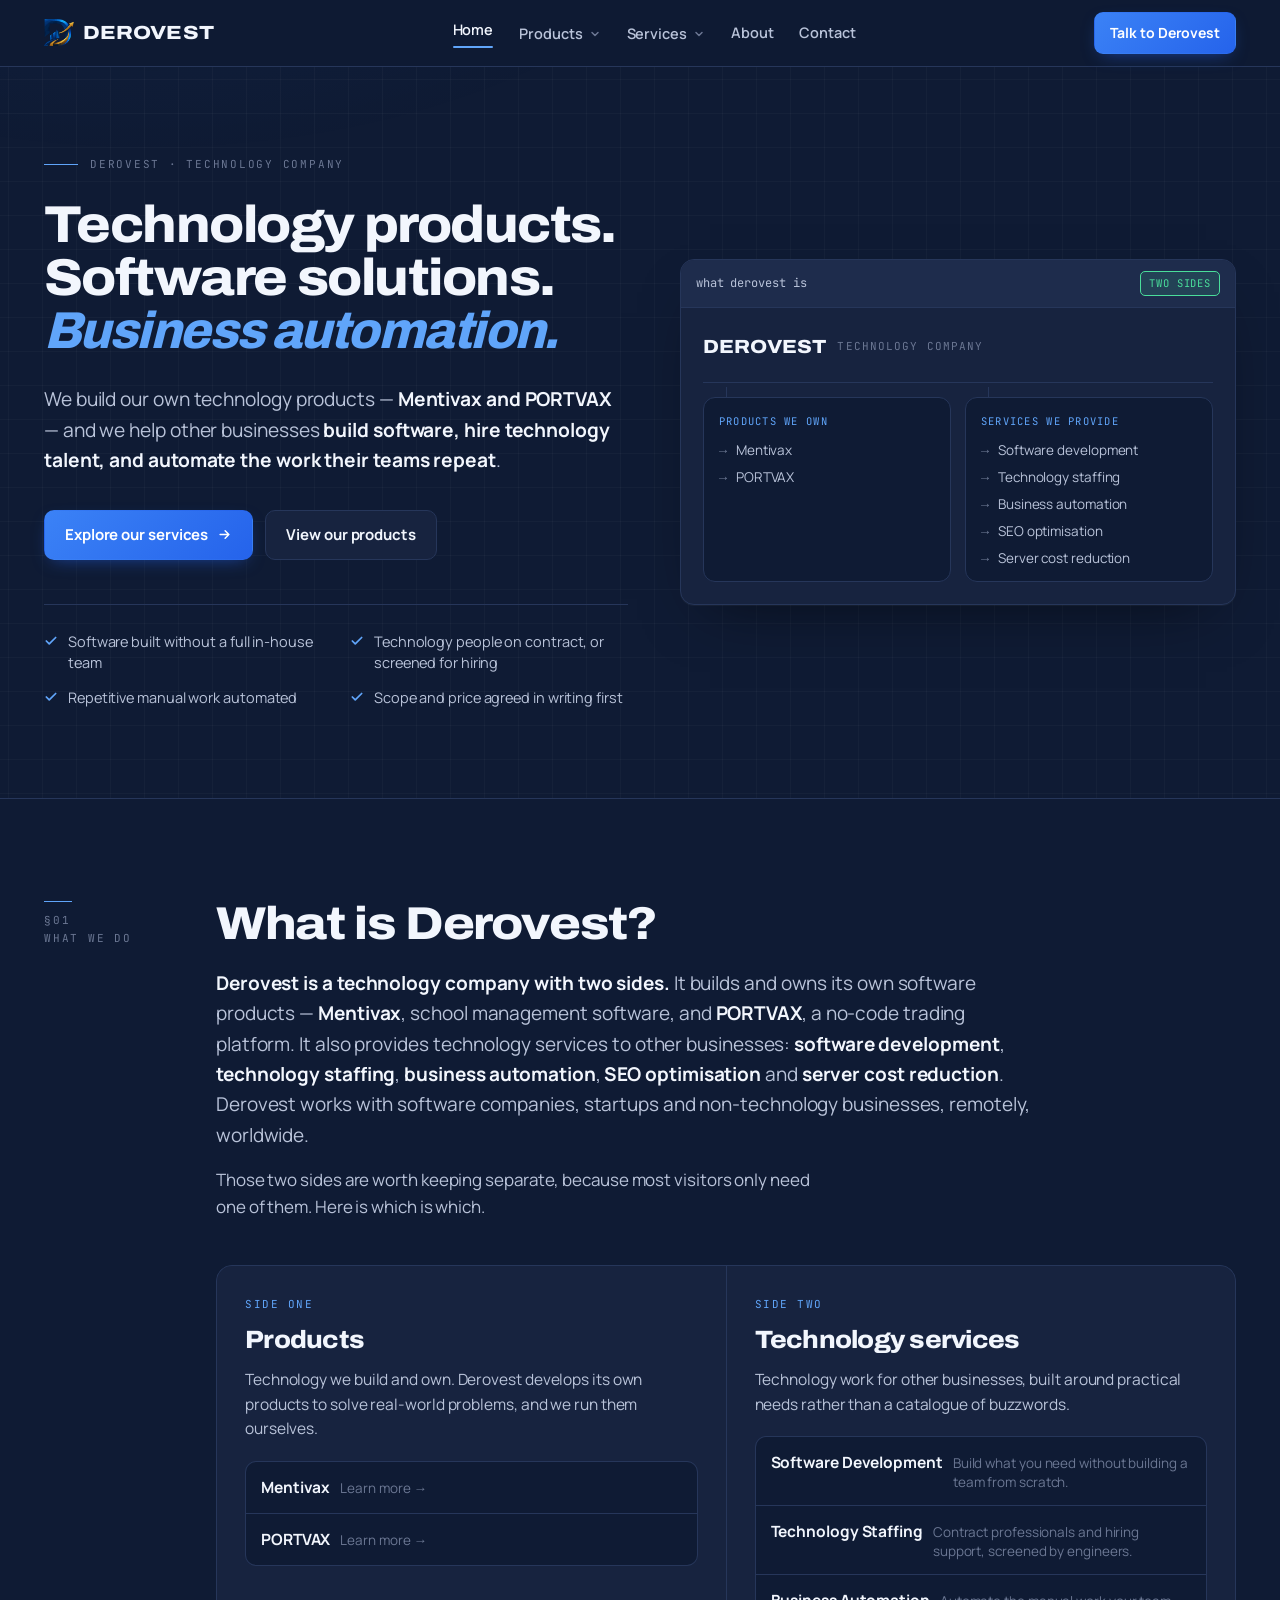
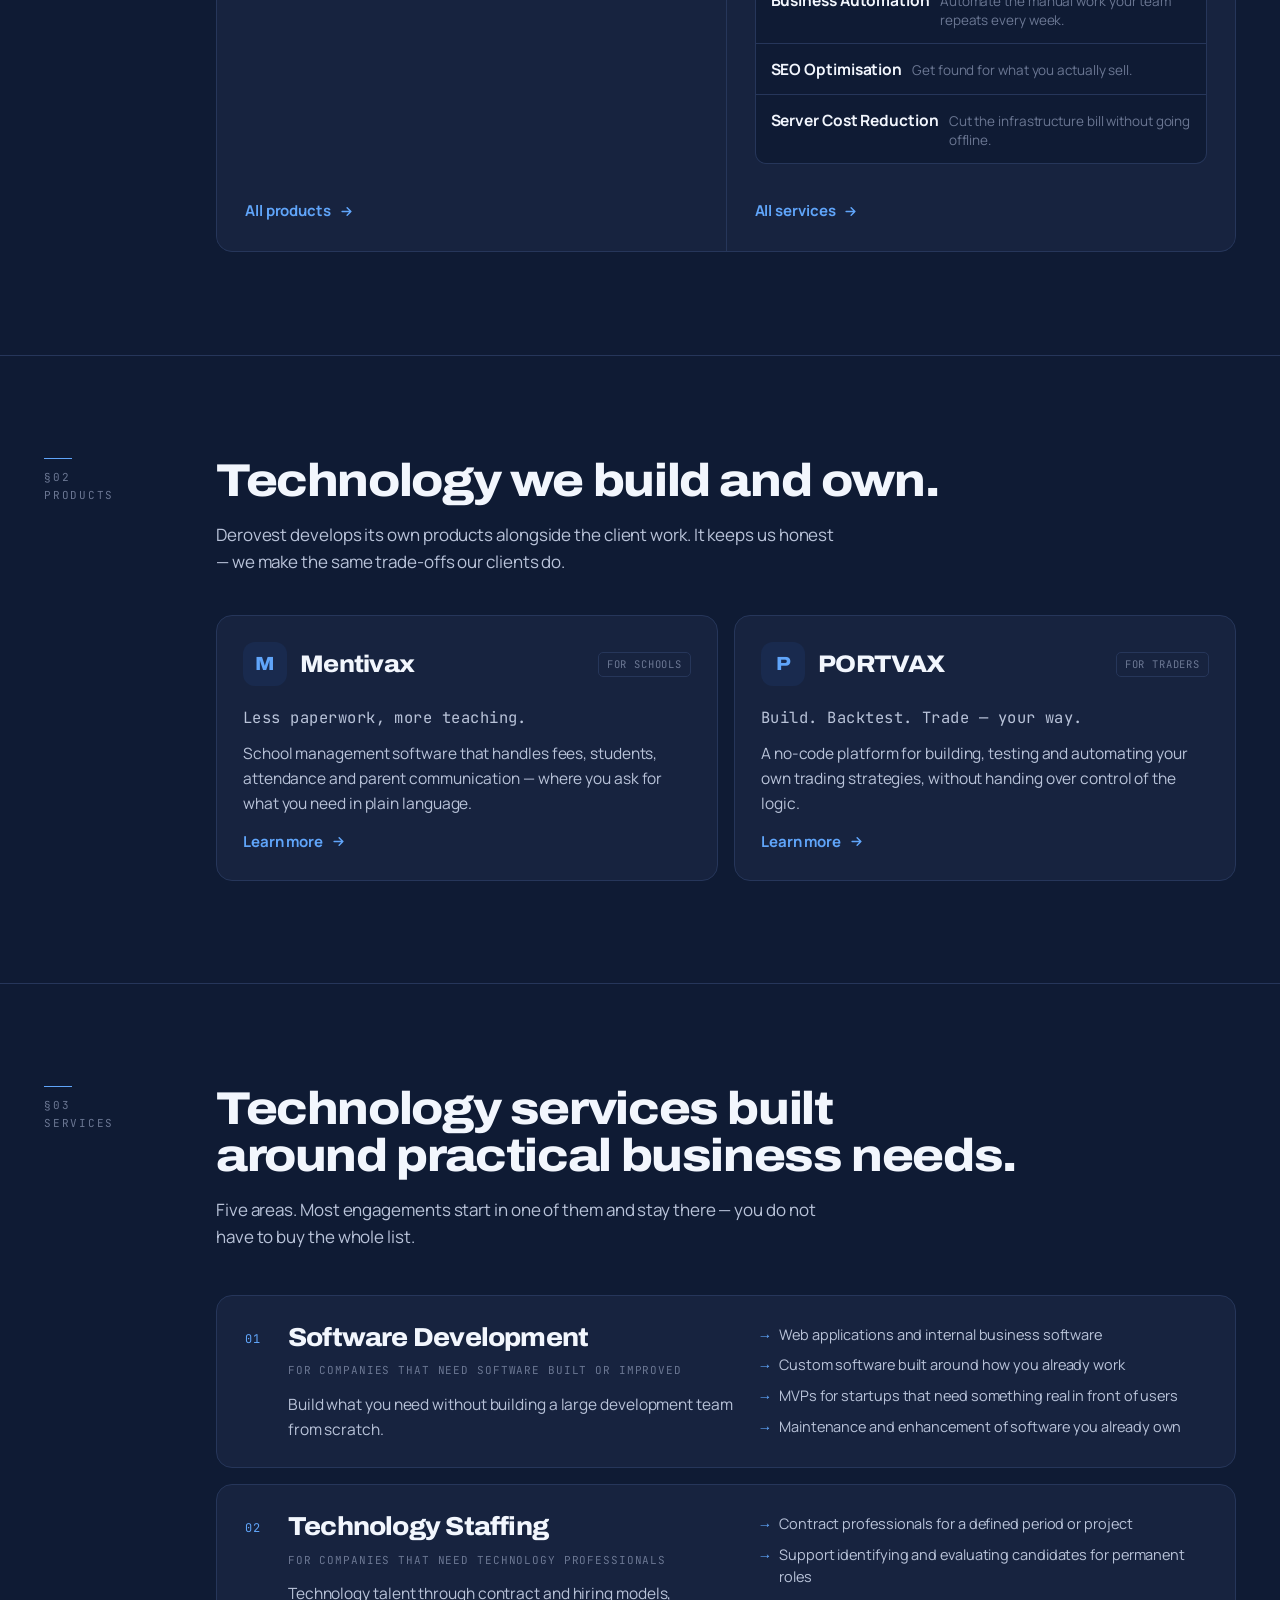
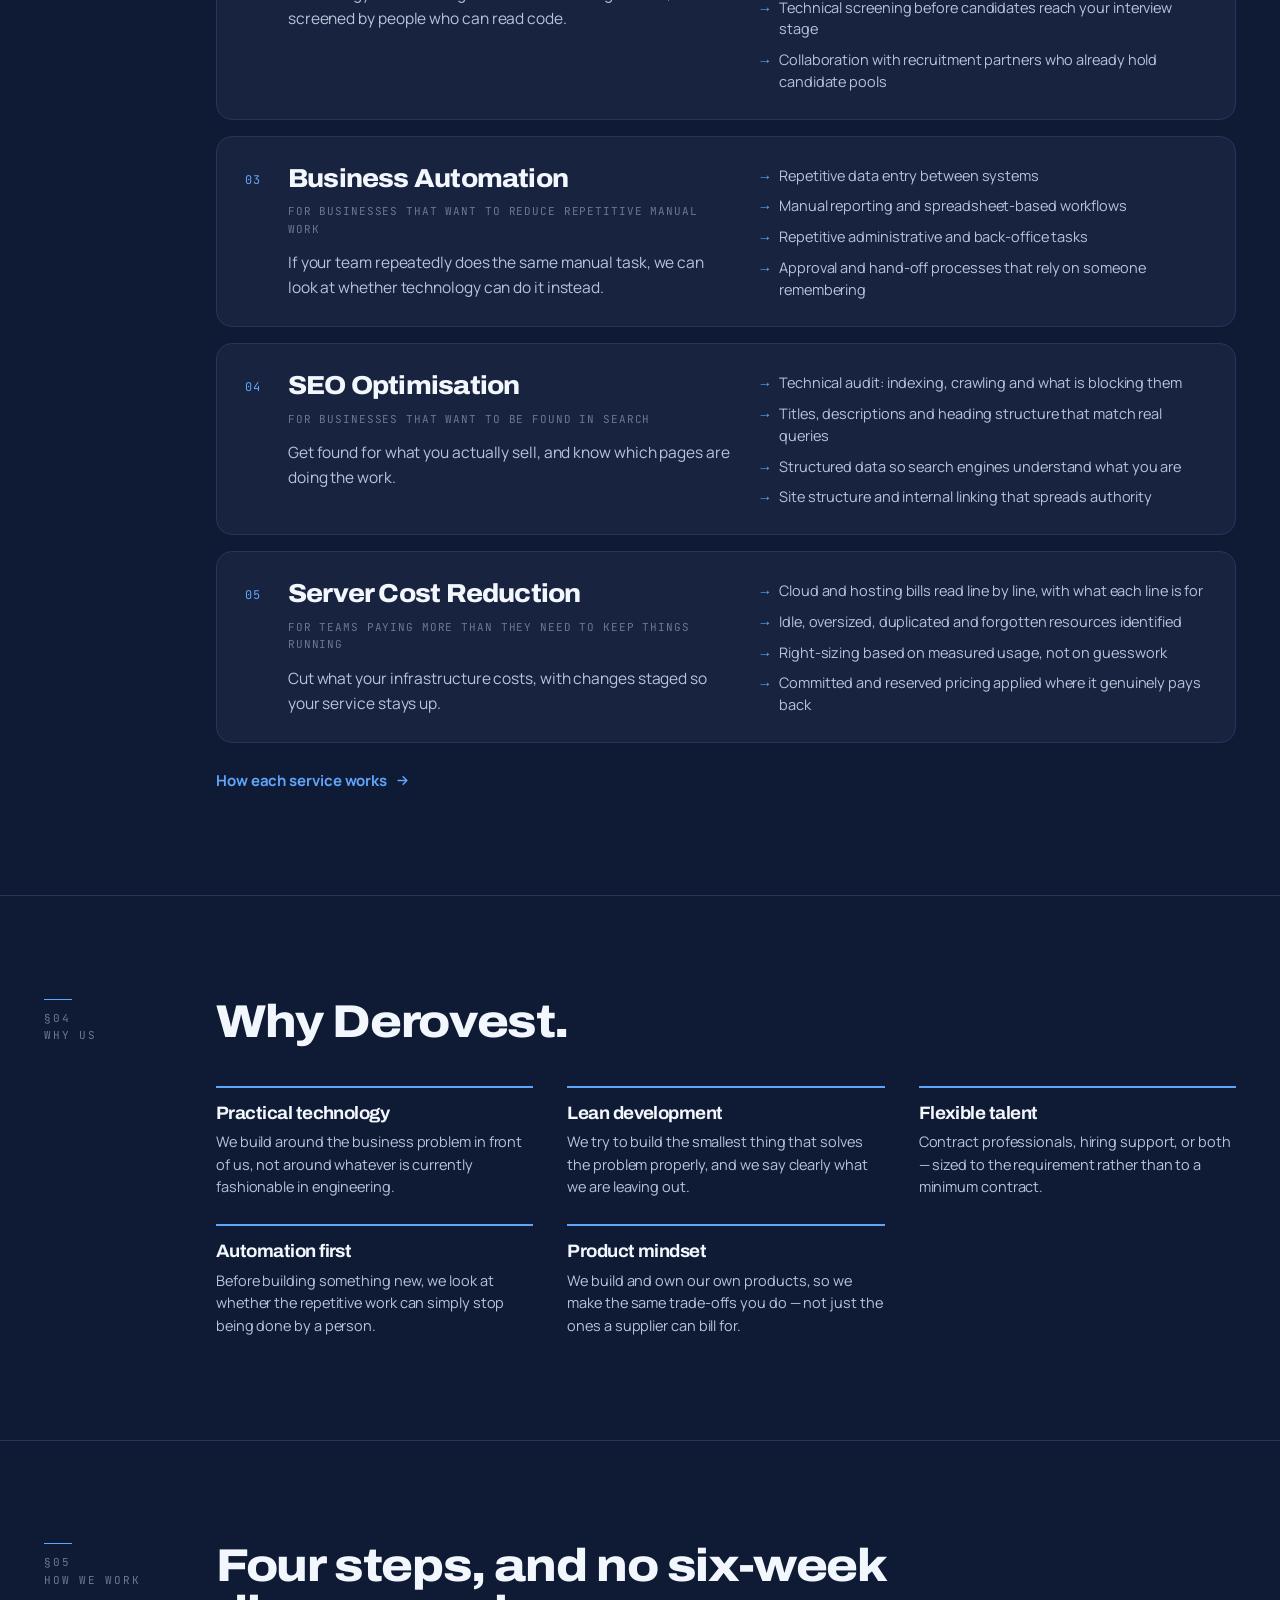
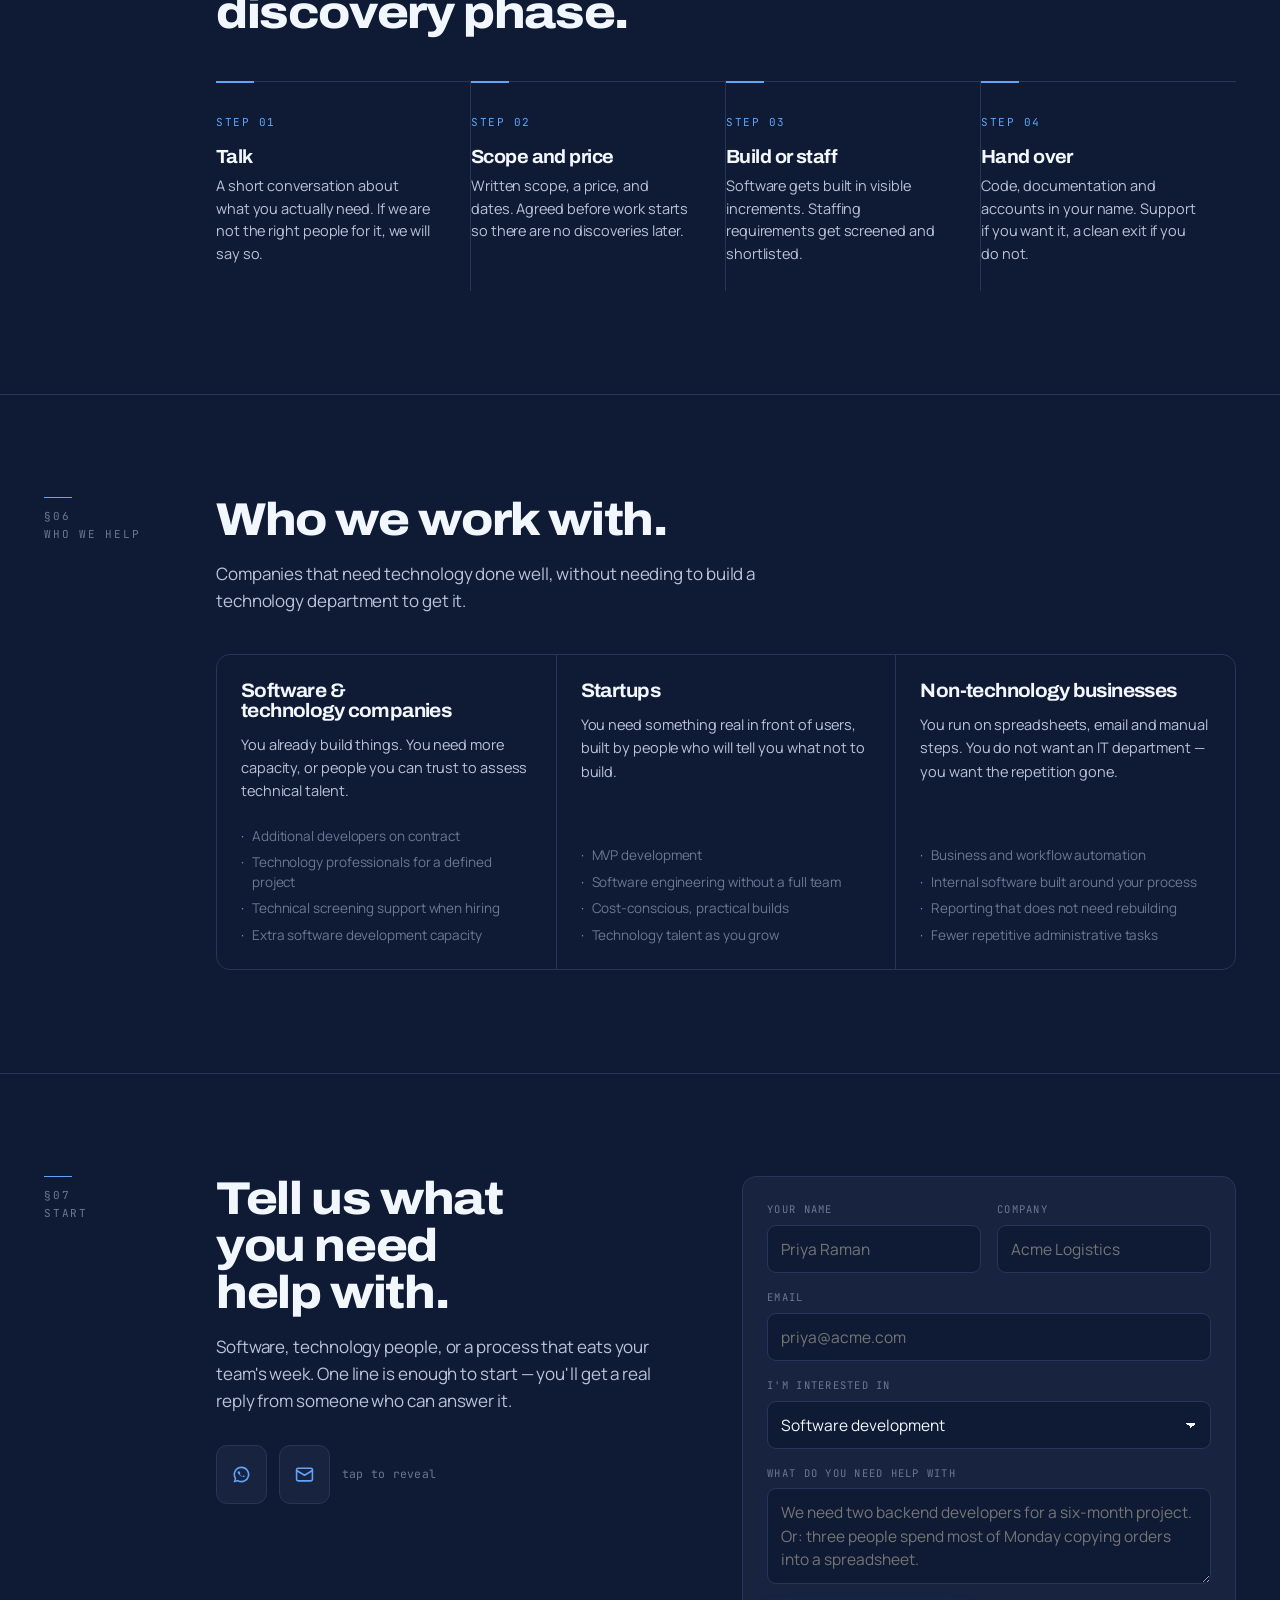
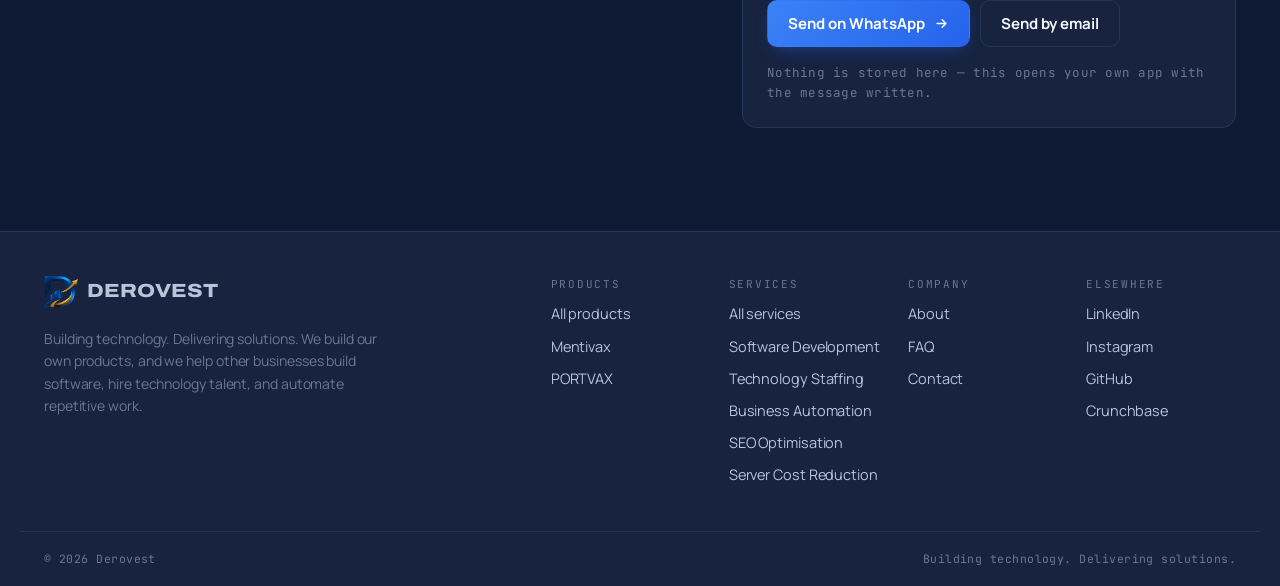
==== index.html @ 3ac437ed "Add Instagram to social links and Organization sameAs @derovest.in added to the footer Elsewhere nav" ====
<!doctype html>
<html lang="en">
<head>
<meta charset="utf-8">
<meta name="viewport" content="width=device-width, initial-scale=1">
<title>Derovest | Technology Products, Software Services & Automation</title>
<meta name="description" content="Derovest builds its own products — Mentivax and PORTVAX — and helps businesses with software development, technology staffing and business automation.">
<link rel="canonical" href="https://www.derovest.com/">
<meta name="robots" content="index, follow, max-image-preview:large, max-snippet:-1, max-video-preview:-1">
<link rel="alternate" hreflang="en" href="https://www.derovest.com/">
<link rel="alternate" hreflang="x-default" href="https://www.derovest.com/">
<meta name="author" content="Derovest">

<meta property="og:type" content="website">
<meta property="og:site_name" content="Derovest">
<meta property="og:locale" content="en_GB">
<meta property="og:title" content="Derovest — technology products, software solutions, business automation">
<meta property="og:description" content="We build our own technology products, and help other businesses build software, hire technology talent, and automate the work their teams repeat.">
<meta property="og:url" content="https://www.derovest.com/">
<meta property="og:image" content="https://www.derovest.com/og.png">
<meta property="og:image:width" content="1200">
<meta property="og:image:height" content="630">
<meta property="og:image:type" content="image/png">
<meta property="og:image:alt" content="Derovest — technology products, software solutions, business automation.">
<meta name="twitter:card" content="summary_large_image">
<meta name="twitter:title" content="Derovest — technology products, software solutions, business automation">
<meta name="twitter:description" content="We build our own technology products, and help other businesses build software, hire technology talent, and automate the work their teams repeat.">
<meta name="twitter:image" content="https://www.derovest.com/og.png">
<meta name="twitter:image:alt" content="Derovest — technology products, software solutions, business automation.">

<link rel="icon" href="/favicon.ico" sizes="16x16 32x32 48x48">
<link rel="icon" href="/favicon-96.png" type="image/png" sizes="96x96">
<link rel="apple-touch-icon" href="/apple-touch-icon.png">
<link rel="manifest" href="/site.webmanifest">
<meta name="theme-color" content="#0F1B34">
<meta name="color-scheme" content="dark">

<link rel="preload" as="font" type="font/woff2" href="/assets/fonts/archivo.woff2?v=de2f1fe817" crossorigin>
<link rel="preload" as="font" type="font/woff2" href="/assets/fonts/manrope.woff2?v=938c6e8019" crossorigin>
<link rel="stylesheet" href="/assets/style.css?v=3e5b509c12">
<noscript><style>.rv{opacity:1;transform:none}</style></noscript>
<script src="/assets/site.js?v=0aae1a8974" defer></script>

<script type="application/ld+json">
{
  "@context": "https://schema.org",
  "@graph": [
    {
      "@type": "Organization",
      "@id": "https://www.derovest.com/#organization",
      "name": "Derovest",
      "sameAs": [
        "https://www.linkedin.com/company/derovest",
        "https://www.instagram.com/derovest.in",
        "https://github.com/derovest",
        "https://www.crunchbase.com/organization/derovest"
      ],
      "address": {
        "@type": "PostalAddress",
        "streetAddress": "Anthiyur Colony",
        "addressLocality": "Anthiyur, Erode",
        "addressRegion": "Tamil Nadu",
        "postalCode": "638501",
        "addressCountry": "IN"
      },
      "brand": [
        {
          "@type": "Brand",
          "name": "Mentivax",
          "sameAs": "https://www.mentivax.com"
        },
        {
          "@type": "Brand",
          "name": "PORTVAX"
        }
      ],
      "url": "https://www.derovest.com/",
      "logo": {
        "@type": "ImageObject",
        "@id": "https://www.derovest.com/#logo",
        "url": "https://www.derovest.com/icon-512.png",
        "width": 512,
        "height": 512,
        "caption": "Derovest"
      },
      "image": "https://www.derovest.com/og.png",
      "description": "Derovest is a technology company. We build our own products — Mentivax and PORTVAX — and provide technology services: software development, technology staffing, and business automation.",
      "slogan": "Building technology. Delivering solutions.",
      "email": "hello@derovest.com",
      "telephone": "+91-63816-41340",
      "areaServed": {
        "@type": "Place",
        "name": "Worldwide"
      },
      "contactPoint": [
        {
          "@type": "ContactPoint",
          "contactType": "sales",
          "email": "hello@derovest.com",
          "telephone": "+91-63816-41340",
          "availableLanguage": [
            "en"
          ],
          "areaServed": "Worldwide",
          "url": "https://www.derovest.com/contact"
        }
      ],
      "knowsAbout": [
        "Mentivax",
        "PORTVAX",
        "Software development",
        "Custom software development",
        "MVP development",
        "Technology staffing",
        "Contract staffing",
        "Technical screening",
        "Business process automation",
        "Workflow automation",
        "Product development"
      ],
      "makesOffer": [
        {
          "@type": "Offer",
          "url": "https://www.derovest.com/services/software-development",
          "itemOffered": {
            "@type": "Service",
            "@id": "https://www.derovest.com/services/software-development#service",
            "name": "Software Development",
            "description": "Build what you need without building a large development team from scratch."
          }
        },
        {
          "@type": "Offer",
          "url": "https://www.derovest.com/services/technology-staffing",
          "itemOffered": {
            "@type": "Service",
            "@id": "https://www.derovest.com/services/technology-staffing#service",
            "name": "Technology Staffing",
            "description": "Technology talent through contract and hiring models, screened by people who can read code."
          }
        },
        {
          "@type": "Offer",
          "url": "https://www.derovest.com/services/business-automation",
          "itemOffered": {
            "@type": "Service",
            "@id": "https://www.derovest.com/services/business-automation#service",
            "name": "Business Automation",
            "description": "If your team repeatedly does the same manual task, we can look at whether technology can do it instead."
          }
        },
        {
          "@type": "Offer",
          "url": "https://www.derovest.com/services/seo",
          "itemOffered": {
            "@type": "Service",
            "@id": "https://www.derovest.com/services/seo#service",
            "name": "SEO Optimisation",
            "description": "Get found for what you actually sell, and know which pages are doing the work."
          }
        },
        {
          "@type": "Offer",
          "url": "https://www.derovest.com/services/server-cost-reduction",
          "itemOffered": {
            "@type": "Service",
            "@id": "https://www.derovest.com/services/server-cost-reduction#service",
            "name": "Server Cost Reduction",
            "description": "Cut what your infrastructure costs, with changes staged so your service stays up."
          }
        }
      ]
    },
    {
      "@type": "WebSite",
      "@id": "https://www.derovest.com/#website",
      "url": "https://www.derovest.com/",
      "name": "Derovest",
      "description": "Technology products, software development, technology staffing and business automation.",
      "publisher": {
        "@id": "https://www.derovest.com/#organization"
      },
      "inLanguage": "en"
    },
    {
      "@type": "WebPage",
      "@id": "https://www.derovest.com/#webpage",
      "url": "https://www.derovest.com/",
      "name": "Derovest | Technology Products, Software Services & Automation",
      "description": "Derovest builds its own products — Mentivax and PORTVAX — and helps businesses with software development, technology staffing and business automation.",
      "isPartOf": {
        "@id": "https://www.derovest.com/#website"
      },
      "about": {
        "@id": "https://www.derovest.com/#organization"
      },
      "breadcrumb": {
        "@id": "https://www.derovest.com/#breadcrumb"
      },
      "inLanguage": "en"
    },
    {
      "@type": "BreadcrumbList",
      "@id": "https://www.derovest.com/#breadcrumb",
      "itemListElement": [
        {
          "@type": "ListItem",
          "position": 1,
          "name": "Home",
          "item": "https://www.derovest.com/"
        }
      ]
    },
    {
      "@type": "Service",
      "@id": "https://www.derovest.com/services/software-development#service",
      "name": "Software Development",
      "serviceType": "Software Development",
      "description": "Most businesses need a handful of things built well — not a permanent engineering department. We work out what actually has to exist, build that, and leave you with something your own team can run.",
      "url": "https://www.derovest.com/services/software-development",
      "provider": {
        "@id": "https://www.derovest.com/#organization"
      },
      "areaServed": "Worldwide",
      "hasOfferCatalog": {
        "@type": "OfferCatalog",
        "name": "Software Development",
        "itemListElement": [
          {
            "@type": "Offer",
            "itemOffered": {
              "@type": "Service",
              "name": "Web applications and internal business software"
            }
          },
          {
            "@type": "Offer",
            "itemOffered": {
              "@type": "Service",
              "name": "Custom software built around how you already work"
            }
          },
          {
            "@type": "Offer",
            "itemOffered": {
              "@type": "Service",
              "name": "MVPs for startups that need something real in front of users"
            }
          },
          {
            "@type": "Offer",
            "itemOffered": {
              "@type": "Service",
              "name": "Maintenance and enhancement of software you already own"
            }
          },
          {
            "@type": "Offer",
            "itemOffered": {
              "@type": "Service",
              "name": "Integrations between the systems you already pay for"
            }
          }
        ]
      }
    },
    {
      "@type": "Service",
      "@id": "https://www.derovest.com/services/technology-staffing#service",
      "name": "Technology Staffing",
      "serviceType": "Technology Staffing",
      "description": "Hiring technology people is slow and hard to judge from a CV. We help two ways: professionals on contract when you need capacity now, and technical screening support when you are hiring permanently.",
      "url": "https://www.derovest.com/services/technology-staffing",
      "provider": {
        "@id": "https://www.derovest.com/#organization"
      },
      "areaServed": "Worldwide",
      "hasOfferCatalog": {
        "@type": "OfferCatalog",
        "name": "Technology Staffing",
        "itemListElement": [
          {
            "@type": "Offer",
            "itemOffered": {
              "@type": "Service",
              "name": "Contract professionals for a defined period or project"
            }
          },
          {
            "@type": "Offer",
            "itemOffered": {
              "@type": "Service",
              "name": "Support identifying and evaluating candidates for permanent roles"
            }
          },
          {
            "@type": "Offer",
            "itemOffered": {
              "@type": "Service",
              "name": "Technical screening before candidates reach your interview stage"
            }
          },
          {
            "@type": "Offer",
            "itemOffered": {
              "@type": "Service",
              "name": "Collaboration with recruitment partners who already hold candidate pools"
            }
          },
          {
            "@type": "Offer",
            "itemOffered": {
              "@type": "Service",
              "name": "Flexible engagement rather than a fixed long-term commitment"
            }
          }
        ]
      }
    },
    {
      "@type": "Service",
      "@id": "https://www.derovest.com/services/business-automation#service",
      "name": "Business Automation",
      "serviceType": "Business Automation",
      "description": "You do not need to become a technology company to benefit from technology. Most businesses have a handful of processes that quietly consume hours every week — copying data, rebuilding the same report, chasing the same approvals.",
      "url": "https://www.derovest.com/services/business-automation",
      "provider": {
        "@id": "https://www.derovest.com/#organization"
      },
      "areaServed": "Worldwide",
      "hasOfferCatalog": {
        "@type": "OfferCatalog",
        "name": "Business Automation",
        "itemListElement": [
          {
            "@type": "Offer",
            "itemOffered": {
              "@type": "Service",
              "name": "Repetitive data entry between systems"
            }
          },
          {
            "@type": "Offer",
            "itemOffered": {
              "@type": "Service",
              "name": "Manual reporting and spreadsheet-based workflows"
            }
          },
          {
            "@type": "Offer",
            "itemOffered": {
              "@type": "Service",
              "name": "Repetitive administrative and back-office tasks"
            }
          },
          {
            "@type": "Offer",
            "itemOffered": {
              "@type": "Service",
              "name": "Approval and hand-off processes that rely on someone remembering"
            }
          },
          {
            "@type": "Offer",
            "itemOffered": {
              "@type": "Service",
              "name": "Connecting business tools that do not talk to each other"
            }
          },
          {
            "@type": "Offer",
            "itemOffered": {
              "@type": "Service",
              "name": "Custom workflow automation built around your process"
            }
          }
        ]
      }
    },
    {
      "@type": "Service",
      "@id": "https://www.derovest.com/services/seo#service",
      "name": "SEO Optimisation",
      "serviceType": "SEO Optimisation",
      "description": "Most sites are not losing search traffic because of the writing. They are losing it because search engines cannot read the structure, the pages load slowly, or nothing on the site answers the question people typed. We fix the mechanics first, then the content.",
      "url": "https://www.derovest.com/services/seo",
      "provider": {
        "@id": "https://www.derovest.com/#organization"
      },
      "areaServed": "Worldwide",
      "hasOfferCatalog": {
        "@type": "OfferCatalog",
        "name": "SEO Optimisation",
        "itemListElement": [
          {
            "@type": "Offer",
            "itemOffered": {
              "@type": "Service",
              "name": "Technical audit: indexing, crawling and what is blocking them"
            }
          },
          {
            "@type": "Offer",
            "itemOffered": {
              "@type": "Service",
              "name": "Titles, descriptions and heading structure that match real queries"
            }
          },
          {
            "@type": "Offer",
            "itemOffered": {
              "@type": "Service",
              "name": "Structured data so search engines understand what you are"
            }
          },
          {
            "@type": "Offer",
            "itemOffered": {
              "@type": "Service",
              "name": "Site structure and internal linking that spreads authority"
            }
          },
          {
            "@type": "Offer",
            "itemOffered": {
              "@type": "Service",
              "name": "Page speed and Core Web Vitals"
            }
          },
          {
            "@type": "Offer",
            "itemOffered": {
              "@type": "Service",
              "name": "Search Console set up properly, with reporting you can read"
            }
          }
        ]
      }
    },
    {
      "@type": "Service",
      "@id": "https://www.derovest.com/services/server-cost-reduction#service",
      "name": "Server Cost Reduction",
      "serviceType": "Server Cost Reduction",
      "description": "Server bills grow by accident — a machine left running, a plan nobody downgraded, capacity provisioned for traffic that never arrived. We read the bill line by line, measure what is actually being used, and remove the difference in stages, with a way back at every step.",
      "url": "https://www.derovest.com/services/server-cost-reduction",
      "provider": {
        "@id": "https://www.derovest.com/#organization"
      },
      "areaServed": "Worldwide",
      "hasOfferCatalog": {
        "@type": "OfferCatalog",
        "name": "Server Cost Reduction",
        "itemListElement": [
          {
            "@type": "Offer",
            "itemOffered": {
              "@type": "Service",
              "name": "Cloud and hosting bills read line by line, with what each line is for"
            }
          },
          {
            "@type": "Offer",
            "itemOffered": {
              "@type": "Service",
              "name": "Idle, oversized, duplicated and forgotten resources identified"
            }
          },
          {
            "@type": "Offer",
            "itemOffered": {
              "@type": "Service",
              "name": "Right-sizing based on measured usage, not on guesswork"
            }
          },
          {
            "@type": "Offer",
            "itemOffered": {
              "@type": "Service",
              "name": "Committed and reserved pricing applied where it genuinely pays back"
            }
          },
          {
            "@type": "Offer",
            "itemOffered": {
              "@type": "Service",
              "name": "Storage, backup and data transfer costs reviewed, not just compute"
            }
          },
          {
            "@type": "Offer",
            "itemOffered": {
              "@type": "Service",
              "name": "Every change staged with a rollback, so nothing goes dark"
            }
          }
        ]
      }
    }
  ]
}
</script>
</head>
<body>
<a class="skip" href="#main">Skip to content</a>
<header class="nav" id="nav">
  <div class="wrap nav-in">
    <a class="brand" href="/" aria-label="Derovest — home"><img class="mark" src="/assets/logo.png" alt="" width="208" height="190" decoding="async"><b>DEROVEST</b></a>
    <nav class="nav-links" id="nav-links" aria-label="Primary">
      <a href="/" aria-current="page">Home</a>
      <div class="nav-item">
        <a href="/products">Products <svg width="12" height="12" viewBox="0 0 24 24" fill="none" stroke="currentColor" stroke-width="3" stroke-linecap="round" stroke-linejoin="round" aria-hidden="true"><path d="m6 9 6 6 6-6"/></svg></a>
        <div class="dropdown">
          <a href="/products/mentivax">Mentivax<span>School management software. Less paperwork, more teaching.</span></a>
          <a href="/products/portvax">PORTVAX<span>No-code platform to build, backtest and automate trading strategies.</span></a>
        </div>
      </div>
      <div class="nav-item">
        <a href="/services">Services <svg width="12" height="12" viewBox="0 0 24 24" fill="none" stroke="currentColor" stroke-width="3" stroke-linecap="round" stroke-linejoin="round" aria-hidden="true"><path d="m6 9 6 6 6-6"/></svg></a>
        <div class="dropdown">
          <a href="/services/software-development">Software Development<span>Build what you need without building a team from scratch.</span></a>
          <a href="/services/technology-staffing">Technology Staffing<span>Contract professionals and hiring support, screened by engineers.</span></a>
          <a href="/services/business-automation">Business Automation<span>Automate the manual work your team repeats every week.</span></a>
          <a href="/services/seo">SEO Optimisation<span>Get found for what you actually sell.</span></a>
          <a href="/services/server-cost-reduction">Server Cost Reduction<span>Cut the infrastructure bill without going offline.</span></a>
        </div>
      </div>
      <a href="/about">About</a>
      <a href="/contact">Contact</a>
    </nav>
    <a class="btn btn-primary btn-sm" href="/contact">Talk to Derovest</a>
    <button class="nav-toggle" id="nav-toggle" type="button" aria-label="Open menu" aria-expanded="false" aria-controls="nav-links">
      <svg class="bars" width="17" height="17" viewBox="0 0 24 24" fill="none" stroke="currentColor" stroke-width="2.2" stroke-linecap="round" aria-hidden="true"><path d="M3 6h18M3 12h18M3 18h18"/></svg>
      <svg class="ex" width="17" height="17" viewBox="0 0 24 24" fill="none" stroke="currentColor" stroke-width="2.2" stroke-linecap="round" aria-hidden="true"><path d="M18 6 6 18M6 6l12 12"/></svg>
    </button>
  </div>
</header>
<main id="main">

<!-- ══ HERO — the five-second answer ══════════════════════ -->
<section class="hero">
  <div class="wrap hero-in">
    <div>
      <div class="eyebrow"><span class="bar"></span><span class="code-label">Derovest · Technology company</span></div>
      <h1>Technology products.<br>Software solutions.<br><span class="alt">Business automation.</span></h1>
      <p class="lede">We build our own technology products — <b>Mentivax and PORTVAX</b> — and we help other businesses <b>build software, hire technology talent, and automate the work their teams repeat</b>.</p>
      <div class="cta-row">
        <a class="btn btn-primary" href="/services">Explore our services <svg width="15" height="15" viewBox="0 0 24 24" fill="none" stroke="currentColor" stroke-width="2.4" stroke-linecap="round" stroke-linejoin="round" aria-hidden="true"><path d="M5 12h14M13 6l6 6-6 6"/></svg></a>
        <a class="btn btn-ghost" href="/products">View our products</a>
      </div>
      <div class="terms">
        <div><svg width="14" height="14" viewBox="0 0 24 24" fill="none" stroke="currentColor" stroke-width="3" stroke-linecap="round" stroke-linejoin="round" aria-hidden="true"><path d="M20 6 9 17l-5-5"/></svg><span>Software built without a full in-house team</span></div>
        <div><svg width="14" height="14" viewBox="0 0 24 24" fill="none" stroke="currentColor" stroke-width="3" stroke-linecap="round" stroke-linejoin="round" aria-hidden="true"><path d="M20 6 9 17l-5-5"/></svg><span>Technology people on contract, or screened for hiring</span></div>
        <div><svg width="14" height="14" viewBox="0 0 24 24" fill="none" stroke="currentColor" stroke-width="3" stroke-linecap="round" stroke-linejoin="round" aria-hidden="true"><path d="M20 6 9 17l-5-5"/></svg><span>Repetitive manual work automated</span></div>
        <div><svg width="14" height="14" viewBox="0 0 24 24" fill="none" stroke="currentColor" stroke-width="3" stroke-linecap="round" stroke-linejoin="round" aria-hidden="true"><path d="M20 6 9 17l-5-5"/></svg><span>Scope and price agreed in writing first</span></div>
      </div>
    </div>

    <div class="panel hero-panel" aria-label="What Derovest is: products it owns, and services it provides">
      <div class="panel-bar">
        <span class="file">what derovest is</span>
        <span class="tag good">two sides</span>
      </div>
      <div class="scan" aria-hidden="true"></div>
      <div class="map">
        <div class="root"><b>DEROVEST</b><span>technology company</span></div>
        <div class="rule"></div>
        <div class="split">
          <div class="leg">
            <div class="t">Products we own</div>
            <ul>
              <li>Mentivax</li>
              <li>PORTVAX</li>
            </ul>
          </div>
          <div class="leg">
            <div class="t">Services we provide</div>
            <ul>
              <li>Software development</li>
              <li>Technology staffing</li>
              <li>Business automation</li>
              <li>SEO optimisation</li>
              <li>Server cost reduction</li>
            </ul>
          </div>
        </div>
      </div>
    </div>
  </div>
</section>

<!-- ══ §01 THE TWO PILLARS ════════════════════════════════ -->
<section class="band" id="what-we-do">
  <div class="wrap spine">
    <div class="gutter"><div class="stick"><span class="tick"></span><span class="code-label">§01<br>What we do</span></div></div>
    <div>
      <h2 class="rv">What is Derovest?</h2>
      <p class="answer rv"><b>Derovest is a technology company with two sides.</b> It builds and owns its own software products — <b>Mentivax</b>, school management software, and <b>PORTVAX</b>, a no-code trading platform. It also provides technology services to other businesses: <b>software development</b>, <b>technology staffing</b>, <b>business automation</b>, <b>SEO optimisation</b> and <b>server cost reduction</b>. Derovest works with software companies, startups and non-technology businesses, remotely, worldwide.</p>
      <p class="sec-lede rv">Those two sides are worth keeping separate, because most visitors only need one of them. Here is which is which.</p>

      <div class="pillars rv" data-stagger>
        <div class="pillar">
          <span class="k">Side one</span>
          <h3>Products</h3>
          <p>Technology we build and own. Derovest develops its own products to solve real-world problems, and we run them ourselves.</p>
          <ul>
            <li><a href="/products/mentivax"><b>Mentivax</b><span>Learn more →</span></a></li>
            <li><a href="/products/portvax"><b>PORTVAX</b><span>Learn more →</span></a></li>
          </ul>
          <div class="foot"><a class="more" href="/products" style="margin-top:0">All products <svg width="15" height="15" viewBox="0 0 24 24" fill="none" stroke="currentColor" stroke-width="2.4" stroke-linecap="round" stroke-linejoin="round" aria-hidden="true"><path d="M5 12h14M13 6l6 6-6 6"/></svg></a></div>
        </div>
        <div class="pillar">
          <span class="k">Side two</span>
          <h3>Technology services</h3>
          <p>Technology work for other businesses, built around practical needs rather than a catalogue of buzzwords.</p>
          <ul>
            <li><a href="/services/software-development"><b>Software Development</b><span>Build what you need without building a team from scratch.</span></a></li>
            <li><a href="/services/technology-staffing"><b>Technology Staffing</b><span>Contract professionals and hiring support, screened by engineers.</span></a></li>
            <li><a href="/services/business-automation"><b>Business Automation</b><span>Automate the manual work your team repeats every week.</span></a></li>
            <li><a href="/services/seo"><b>SEO Optimisation</b><span>Get found for what you actually sell.</span></a></li>
            <li><a href="/services/server-cost-reduction"><b>Server Cost Reduction</b><span>Cut the infrastructure bill without going offline.</span></a></li>
          </ul>
          <div class="foot"><a class="more" href="/services" style="margin-top:0">All services <svg width="15" height="15" viewBox="0 0 24 24" fill="none" stroke="currentColor" stroke-width="2.4" stroke-linecap="round" stroke-linejoin="round" aria-hidden="true"><path d="M5 12h14M13 6l6 6-6 6"/></svg></a></div>
        </div>
      </div>
    </div>
  </div>
</section>

<!-- ══ §02 PRODUCTS ═══════════════════════════════════════ -->
<section class="band rule" id="products">
  <div class="wrap spine">
    <div class="gutter"><div class="stick"><span class="tick"></span><span class="code-label">§02<br>Products</span></div></div>
    <div>
      <h2 class="rv">Technology we build and own.</h2>
      <p class="sec-lede rv">Derovest develops its own products alongside the client work. It keeps us honest — we make the same trade-offs our clients do.</p>
      <div class="prods rv" data-stagger>
        <article class="prod">
          <div class="prod-top">
            <span class="prod-badge" aria-hidden="true">M</span>
            <h3>Mentivax</h3>
            <span class="tag">For schools</span>
          </div>
          <div class="prod-body">
            <p class="prod-tag">Less paperwork, more teaching.</p>
            <p>School management software that handles fees, students, attendance and parent communication — where you ask for what you need in plain language.</p>
            <a class="more" href="/products/mentivax">Learn more <svg width="15" height="15" viewBox="0 0 24 24" fill="none" stroke="currentColor" stroke-width="2.4" stroke-linecap="round" stroke-linejoin="round" aria-hidden="true"><path d="M5 12h14M13 6l6 6-6 6"/></svg></a>
          </div>
        </article>
        <article class="prod">
          <div class="prod-top">
            <span class="prod-badge" aria-hidden="true">P</span>
            <h3>PORTVAX</h3>
            <span class="tag">For traders</span>
          </div>
          <div class="prod-body">
            <p class="prod-tag">Build. Backtest. Trade — your way.</p>
            <p>A no-code platform for building, testing and automating your own trading strategies, without handing over control of the logic.</p>
            <a class="more" href="/products/portvax">Learn more <svg width="15" height="15" viewBox="0 0 24 24" fill="none" stroke="currentColor" stroke-width="2.4" stroke-linecap="round" stroke-linejoin="round" aria-hidden="true"><path d="M5 12h14M13 6l6 6-6 6"/></svg></a>
          </div>
        </article>
      </div>
    </div>
  </div>
</section>

<!-- ══ §03 SERVICES ═══════════════════════════════════════ -->
<section class="band rule" id="services">
  <div class="wrap spine">
    <div class="gutter"><div class="stick"><span class="tick"></span><span class="code-label">§03<br>Services</span></div></div>
    <div>
      <h2 class="rv">Technology services built<br>around practical business needs.</h2>
      <p class="sec-lede rv">Five areas. Most engagements start in one of them and stay there — you do not have to buy the whole list.</p>
      <div class="svc-list rv" data-stagger>
        <article class="svc-item" id="software-development">
          <span class="num">01</span>
          <div>
            <h3><a href="/services/software-development" style="text-decoration:none">Software Development</a></h3>
            <div class="who">For companies that need software built or improved</div>
            <p>Build what you need without building a large development team from scratch.</p>
          </div>
          <ul>
            <li>Web applications and internal business software</li>
            <li>Custom software built around how you already work</li>
            <li>MVPs for startups that need something real in front of users</li>
            <li>Maintenance and enhancement of software you already own</li>
          </ul>
        </article>
        <article class="svc-item" id="technology-staffing">
          <span class="num">02</span>
          <div>
            <h3><a href="/services/technology-staffing" style="text-decoration:none">Technology Staffing</a></h3>
            <div class="who">For companies that need technology professionals</div>
            <p>Technology talent through contract and hiring models, screened by people who can read code.</p>
          </div>
          <ul>
            <li>Contract professionals for a defined period or project</li>
            <li>Support identifying and evaluating candidates for permanent roles</li>
            <li>Technical screening before candidates reach your interview stage</li>
            <li>Collaboration with recruitment partners who already hold candidate pools</li>
          </ul>
        </article>
        <article class="svc-item" id="business-automation">
          <span class="num">03</span>
          <div>
            <h3><a href="/services/business-automation" style="text-decoration:none">Business Automation</a></h3>
            <div class="who">For businesses that want to reduce repetitive manual work</div>
            <p>If your team repeatedly does the same manual task, we can look at whether technology can do it instead.</p>
          </div>
          <ul>
            <li>Repetitive data entry between systems</li>
            <li>Manual reporting and spreadsheet-based workflows</li>
            <li>Repetitive administrative and back-office tasks</li>
            <li>Approval and hand-off processes that rely on someone remembering</li>
          </ul>
        </article>
        <article class="svc-item" id="seo">
          <span class="num">04</span>
          <div>
            <h3><a href="/services/seo" style="text-decoration:none">SEO Optimisation</a></h3>
            <div class="who">For businesses that want to be found in search</div>
            <p>Get found for what you actually sell, and know which pages are doing the work.</p>
          </div>
          <ul>
            <li>Technical audit: indexing, crawling and what is blocking them</li>
            <li>Titles, descriptions and heading structure that match real queries</li>
            <li>Structured data so search engines understand what you are</li>
            <li>Site structure and internal linking that spreads authority</li>
          </ul>
        </article>
        <article class="svc-item" id="server-cost-reduction">
          <span class="num">05</span>
          <div>
            <h3><a href="/services/server-cost-reduction" style="text-decoration:none">Server Cost Reduction</a></h3>
            <div class="who">For teams paying more than they need to keep things running</div>
            <p>Cut what your infrastructure costs, with changes staged so your service stays up.</p>
          </div>
          <ul>
            <li>Cloud and hosting bills read line by line, with what each line is for</li>
            <li>Idle, oversized, duplicated and forgotten resources identified</li>
            <li>Right-sizing based on measured usage, not on guesswork</li>
            <li>Committed and reserved pricing applied where it genuinely pays back</li>
          </ul>
        </article>
      </div>
      <a class="more rv" href="/services">How each service works <svg width="15" height="15" viewBox="0 0 24 24" fill="none" stroke="currentColor" stroke-width="2.4" stroke-linecap="round" stroke-linejoin="round" aria-hidden="true"><path d="M5 12h14M13 6l6 6-6 6"/></svg></a>
    </div>
  </div>
</section>


<!-- ══ §04 WHY ════════════════════════════════════════════ -->
<section class="band rule" id="why">
  <div class="wrap spine">
    <div class="gutter"><div class="stick"><span class="tick"></span><span class="code-label">§04<br>Why us</span></div></div>
    <div>
      <h2 class="rv">Why Derovest.</h2>
      <div class="reasons rv" data-stagger>
        <div class="reason">
          <h3>Practical technology</h3>
          <p>We build around the business problem in front of us, not around whatever is currently fashionable in engineering.</p>
        </div>
        <div class="reason">
          <h3>Lean development</h3>
          <p>We try to build the smallest thing that solves the problem properly, and we say clearly what we are leaving out.</p>
        </div>
        <div class="reason">
          <h3>Flexible talent</h3>
          <p>Contract professionals, hiring support, or both — sized to the requirement rather than to a minimum contract.</p>
        </div>
        <div class="reason">
          <h3>Automation first</h3>
          <p>Before building something new, we look at whether the repetitive work can simply stop being done by a person.</p>
        </div>
        <div class="reason">
          <h3>Product mindset</h3>
          <p>We build and own our own products, so we make the same trade-offs you do — not just the ones a supplier can bill for.</p>
        </div>
      </div>
    </div>
  </div>
</section>

<!-- ══ §05 HOW WE WORK ════════════════════════════════════ -->
<section class="band rule" id="how">
  <div class="wrap spine">
    <div class="gutter"><div class="stick"><span class="tick"></span><span class="code-label">§05<br>How we work</span></div></div>
    <div>
      <h2 class="rv">Four steps, and no six-week<br>discovery phase.</h2>
      <div class="steps rv" data-stagger>
        <div class="step">
          <span class="n">STEP 01</span>
          <h3>Talk</h3>
          <p>A short conversation about what you actually need. If we are not the right people for it, we will say so.</p>
        </div>
        <div class="step">
          <span class="n">STEP 02</span>
          <h3>Scope and price</h3>
          <p>Written scope, a price, and dates. Agreed before work starts so there are no discoveries later.</p>
        </div>
        <div class="step">
          <span class="n">STEP 03</span>
          <h3>Build or staff</h3>
          <p>Software gets built in visible increments. Staffing requirements get screened and shortlisted.</p>
        </div>
        <div class="step">
          <span class="n">STEP 04</span>
          <h3>Hand over</h3>
          <p>Code, documentation and accounts in your name. Support if you want it, a clean exit if you do not.</p>
        </div>
      </div>
    </div>
  </div>
</section>

<!-- ══ §06 WHO WE HELP ════════════════════════════════════ -->
<section class="band rule" id="who">
  <div class="wrap spine">
    <div class="gutter"><div class="stick"><span class="tick"></span><span class="code-label">§06<br>Who we help</span></div></div>
    <div>
      <h2 class="rv">Who we work with.</h2>
      <p class="sec-lede rv">Companies that need technology done well, without needing to build a technology department to get it.</p>
      <div class="who-grid rv" data-stagger>
        <div class="who-card">
          <h3>Software &amp; technology companies</h3>
          <p>You already build things. You need more capacity, or people you can trust to assess technical talent.</p>
          <ul>
            <li>Additional developers on contract</li>
            <li>Technology professionals for a defined project</li>
            <li>Technical screening support when hiring</li>
            <li>Extra software development capacity</li>
          </ul>
        </div>
        <div class="who-card">
          <h3>Startups</h3>
          <p>You need something real in front of users, built by people who will tell you what not to build.</p>
          <ul>
            <li>MVP development</li>
            <li>Software engineering without a full team</li>
            <li>Cost-conscious, practical builds</li>
            <li>Technology talent as you grow</li>
          </ul>
        </div>
        <div class="who-card">
          <h3>Non-technology businesses</h3>
          <p>You run on spreadsheets, email and manual steps. You do not want an IT department — you want the repetition gone.</p>
          <ul>
            <li>Business and workflow automation</li>
            <li>Internal software built around your process</li>
            <li>Reporting that does not need rebuilding</li>
            <li>Fewer repetitive administrative tasks</li>
          </ul>
        </div>
      </div>
    </div>
  </div>
</section>

<!-- ══ §07 CONTACT ════════════════════════════════════════ -->
<section class="band rule" id="contact">
  <div class="wrap spine">
    <div class="gutter"><div class="stick"><span class="tick"></span><span class="code-label">§07<br>Start</span></div></div>
    <div class="contact">
      <div>
        <h2 class="rv">Tell us what you need<br>help with.</h2>
        <p class="sec-lede rv">Software, technology people, or a process that eats your team&#39;s week. One line is enough to start — you&#39;ll get a real reply from someone who can answer it.</p>
        <div class="direct rv">
          <a class="reveal" data-reveal="wa" href="#contact" aria-label="Show WhatsApp number" title="Show WhatsApp number">
            <svg width="19" height="19" viewBox="0 0 24 24" fill="currentColor" aria-hidden="true"><path d="M12 2a10 10 0 0 0-8.6 15.1L2 22l5.1-1.3A10 10 0 1 0 12 2zm0 18a8 8 0 0 1-4.1-1.1l-.3-.2-3 .8.8-2.9-.2-.3A8 8 0 1 1 12 20zm4.4-5.8c-.2-.1-1.4-.7-1.6-.8s-.4-.1-.5.1l-.7.9c-.1.2-.3.2-.5.1a6.6 6.6 0 0 1-3.2-2.8c-.2-.4.2-.4.6-1.2.1-.1 0-.3 0-.4l-.7-1.7c-.2-.4-.4-.4-.5-.4h-.5a1 1 0 0 0-.7.3A2.9 2.9 0 0 0 7 8.4c0 1.3.9 2.5 1 2.7a10.4 10.4 0 0 0 4 3.5c1.4.6 2 .6 2.7.5a2.5 2.5 0 0 0 1.6-1.2c.2-.4.2-.8.1-.9z"/></svg>
            <span class="txt"><span><span class="k">WhatsApp</span><br><span class="v"></span></span></span>
          </a>
          <a class="reveal" data-reveal="mail" href="#contact" aria-label="Show email address" title="Show email address">
            <svg width="19" height="19" viewBox="0 0 24 24" fill="none" stroke="currentColor" stroke-width="2" stroke-linecap="round" stroke-linejoin="round" aria-hidden="true"><rect x="2" y="4" width="20" height="16" rx="2"/><path d="m2 7 10 6 10-6"/></svg>
            <span class="txt"><span><span class="k">Email</span><br><span class="v"></span></span></span>
          </a>
          <span class="hint">tap to reveal</span>
        </div>
      </div>
      <form id="brief" class="rv" novalidate>
        <div class="field-row">
          <div class="field">
            <label for="f-name">Your name</label>
            <input id="f-name" name="name" type="text" autocomplete="name" placeholder="Priya Raman" required>
          </div>
          <div class="field">
            <label for="f-company">Company</label>
            <input id="f-company" name="company" type="text" autocomplete="organization" placeholder="Acme Logistics">
          </div>
        </div>
        <div class="field">
          <label for="f-email">Email</label>
          <input id="f-email" name="email" type="email" autocomplete="email" placeholder="priya@acme.com">
        </div>
        <div class="field">
          <label for="f-need">I&#39;m interested in</label>
          <select id="f-need" name="need">
            <option>Software development</option>
            <option>Technology staffing</option>
            <option>Business automation</option>
            <option>SEO optimisation</option>
            <option>Server cost reduction</option>
            <option>Derovest products</option>
            <option>Other</option>
          </select>
        </div>
        <div class="field">
          <label for="f-msg">What do you need help with</label>
          <textarea id="f-msg" name="message" placeholder="We need two backend developers for a six-month project. Or: three people spend most of Monday copying orders into a spreadsheet."></textarea>
        </div>
        <div class="form-actions">
          <button class="btn btn-primary" type="submit">Send on WhatsApp <svg width="15" height="15" viewBox="0 0 24 24" fill="none" stroke="currentColor" stroke-width="2.4" stroke-linecap="round" stroke-linejoin="round" aria-hidden="true"><path d="M5 12h14M13 6l6 6-6 6"/></svg></button>
          <button class="btn btn-ghost" type="button" id="send-mail">Send by email</button>
        </div>
        <p class="form-note" id="form-note">Nothing is stored here — this opens your own app with the message written.</p>
      </form>
    </div>
  </div>
</section>

</main>
<footer>
  <div class="wrap foot-in">
    <div class="col foot-brand">
      <a class="brand" href="/" aria-label="Derovest — home"><img class="mark" src="/assets/logo.png" alt="" width="208" height="190" decoding="async"><b>DEROVEST</b></a>
      <p>Building technology. Delivering solutions. We build our own products, and we help other businesses build software, hire technology talent, and automate repetitive work.</p>
    </div>
    <nav class="col" aria-label="Products">
      <span class="code-label">Products</span>
      <a href="/products">All products</a>
      <a href="/products/mentivax">Mentivax</a>
      <a href="/products/portvax">PORTVAX</a>
    </nav>
    <nav class="col" aria-label="Services">
      <span class="code-label">Services</span>
      <a href="/services">All services</a>
      <a href="/services/software-development">Software Development</a>
      <a href="/services/technology-staffing">Technology Staffing</a>
      <a href="/services/business-automation">Business Automation</a>
      <a href="/services/seo">SEO Optimisation</a>
      <a href="/services/server-cost-reduction">Server Cost Reduction</a>
    </nav>
    <nav class="col" aria-label="Company">
      <span class="code-label">Company</span>
      <a href="/about">About</a>
      <a href="/faq">FAQ</a>
      <a href="/contact">Contact</a>
    </nav>
    <nav class="col" aria-label="Elsewhere">
      <span class="code-label">Elsewhere</span>
      <a href="https://www.linkedin.com/company/derovest" rel="me noopener" target="_blank">LinkedIn</a>
      <a href="https://www.instagram.com/derovest.in" rel="me noopener" target="_blank">Instagram</a>
      <a href="https://github.com/derovest" rel="me noopener" target="_blank">GitHub</a>
      <a href="https://www.crunchbase.com/organization/derovest" rel="me noopener" target="_blank">Crunchbase</a>
    </nav>
  </div>
  <div class="wrap foot-bottom">
    <span>© <span id="year">2026</span> Derovest</span>
    <span>Building technology. Delivering solutions.</span>
  </div>
</footer>
</body>
</html>
---- assets/style.css ----
/* ── self-hosted fonts ─────────────────────────────────────
   Same origin, so no DNS, TLS and stylesheet round trip to
   fonts.googleapis.com before anything can paint. Latin only;
   all three are variable, so one file covers every weight.
   Archivo, Manrope and JetBrains Mono are all OFL licensed.
   ──────────────────────────────────────────────────────── */
@font-face{
  font-family:"Archivo";
  font-style:normal;
  font-weight:400 900;
  font-stretch:62% 125%;
  font-display:swap;
  src:url("/assets/fonts/archivo.woff2?v=de2f1fe817") format("woff2");
  unicode-range:U+0000-00FF, U+0131, U+0152-0153, U+02BB-02BC, U+02C6, U+02DA, U+02DC, U+0304, U+0308, U+0329, U+2000-206F, U+20AC, U+2122, U+2191, U+2193, U+2212, U+2215, U+FEFF, U+FFFD;
}
@font-face{
  font-family:"JetBrains Mono";
  font-style:normal;
  font-weight:100 800;
  font-display:swap;
  src:url("/assets/fonts/jetbrains-mono.woff2?v=b636a65da4") format("woff2");
  unicode-range:U+0000-00FF, U+0131, U+0152-0153, U+02BB-02BC, U+02C6, U+02DA, U+02DC, U+0304, U+0308, U+0329, U+2000-206F, U+20AC, U+2122, U+2191, U+2193, U+2212, U+2215, U+FEFF, U+FFFD;
}
@font-face{
  font-family:"Manrope";
  font-style:normal;
  font-weight:400 800;
  font-display:swap;
  src:url("/assets/fonts/manrope.woff2?v=938c6e8019") format("woff2");
  unicode-range:U+0000-00FF, U+0131, U+0152-0153, U+02BB-02BC, U+02C6, U+02DA, U+02DC, U+0304, U+0308, U+0329, U+2000-206F, U+20AC, U+2122, U+2191, U+2193, U+2212, U+2215, U+FEFF, U+FFFD;
}

/* ────────────────────────────────────────────────────────────
   Derovest — one palette. Dark only, so the product sites and
   this one read as the same company. Blues are taken from
   mentivax.com. Never declare a colour anywhere but here.
   ──────────────────────────────────────────────────────────── */
:root{
  --ground:#0F1B34; --surface:#17233F; --surface-2:#1E2C4C; --line:#26365A;
  --ink:#F2F6FD; --ink-2:#B9C3D9; --ink-3:#6B7793;

  /* blue-400 reads on navy; blue-600 carries white text on a button */
  --accent:#60A5FA; --accent-strong:#3B82F6; --accent-deep:#2563EB;
  --accent-soft:#3B82F614; --accent-line:#3B82F63D; --accent-ink:#FFFFFF;
  --accent-grad:linear-gradient(135deg,#3B82F6,#2563EB);

  --gold:#E9A93D;
  --good:#4ADE9B; --good-soft:#4ADE9B1F;
  --bad:#F08A80;  --bad-soft:#F08A801F;
  --warn:#FDB022; --warn-soft:#FDB0221F; --warn-ink:#FEDF89;

  --shadow:0 1px 0 #FFFFFF0A, 0 24px 60px -30px #00000099;
  --grid:#FFFFFF07;
  color-scheme:dark;
}

*,*::before,*::after{box-sizing:border-box}
html{-webkit-text-size-adjust:100%}
body{
  margin:0; background:var(--ground); color:var(--ink);
  font-family:"Manrope","Helvetica Neue",Arial,sans-serif;
  font-size:17px; line-height:1.6; letter-spacing:-0.005em;
  -webkit-font-smoothing:antialiased;
  overflow-x:hidden;
}
h1,h2,h3,h4{
  font-family:"Archivo","Helvetica Neue",Arial,sans-serif;
  font-variation-settings:"wdth" 112;
  margin:0; line-height:1.02; letter-spacing:-0.03em; text-wrap:balance;
}
p{margin:0}
a{color:inherit}
img,svg{max-width:100%}
:focus-visible{outline:2px solid var(--accent); outline-offset:3px; border-radius:2px}

/* ── utility type ─────────────────────────────────────────── */
.mono{font-family:"JetBrains Mono",ui-monospace,SFMono-Regular,Menlo,monospace}
.code-label{
  font-family:"JetBrains Mono",ui-monospace,Menlo,monospace;
  font-size:11px; letter-spacing:.16em; text-transform:uppercase; color:var(--ink-3);
}

/* ── layout spine ─────────────────────────────────────────── */
.wrap{max-width:1240px; margin-inline:auto; padding-inline:24px}
.rule{border-top:1px solid var(--line)}
.band{padding-block:clamp(64px,8vw,116px)}
.spine{display:grid; grid-template-columns:132px minmax(0,1fr); gap:40px}
.spine > .gutter{position:relative}
.gutter .stick{position:sticky; top:104px; display:flex; flex-direction:column; gap:10px}
.gutter .tick{width:28px; height:1px; background:var(--accent)}
@media (max-width:900px){
  .spine{grid-template-columns:minmax(0,1fr); gap:22px}
  .gutter .stick{position:static; flex-direction:row; align-items:center; gap:12px}
}

/* ── nav ──────────────────────────────────────────────────── */
/* Fixed rather than sticky: the bar shrinks as you scroll, and a sticky bar
   is in normal flow, so shrinking it would drag the whole page up by 12px.
   body carries matching top padding, so the layout is unchanged. */
.nav{
  position:fixed; top:0; left:0; right:0; z-index:60;
  background:color-mix(in srgb, var(--ground) 88%, transparent);
  backdrop-filter:blur(14px); border-bottom:1px solid var(--line);
}
body{padding-top:66px}
/* hash links land below the bar instead of behind it */
html{scroll-padding-top:80px}
.nav-in{display:flex; align-items:center; gap:22px; height:66px}
.brand{display:flex; align-items:baseline; gap:9px; text-decoration:none; margin-right:auto}
.brand b{
  font-family:"Archivo",sans-serif; font-variation-settings:"wdth" 118;
  font-weight:800; font-size:19px; letter-spacing:.01em;
}
.brand .mark{height:27px; width:auto; align-self:center; flex:none}
.foot-brand .brand .mark{height:31px}
.nav-links{display:flex; align-items:center; gap:26px; margin-right:auto}
.nav-links a{
  text-decoration:none; color:var(--ink-2); font-size:14.5px; font-weight:600;
  transition:color .18s ease;
}
.nav-links a:hover{color:var(--ink)}
.nav-item{position:relative}
.nav-item > a{display:inline-flex; align-items:center; gap:6px}
.nav-item > a svg{transition:transform .2s ease; color:var(--ink-3)}
.nav-item:hover > a svg, .nav-item:focus-within > a svg{transform:rotate(180deg)}

/* the dropdown sits under a transparent bridge so the pointer can cross the gap */
.dropdown{
  position:absolute; top:100%; left:-14px; z-index:70; min-width:288px; padding:8px;
  background:var(--surface); border:1px solid var(--line); border-radius:14px;
  box-shadow:0 24px 48px -24px #10182859, 0 1px 0 #FFFFFF0D;
  opacity:0; visibility:hidden; transform:translateY(-6px);
  transition:opacity .18s ease, transform .18s ease, visibility .18s;
}
.dropdown::before{content:""; position:absolute; inset:-14px 0 100% 0}
.nav-item:hover > .dropdown, .nav-item:focus-within > .dropdown{
  opacity:1; visibility:visible; transform:none;
}
.dropdown a{display:block; padding:11px 13px; border-radius:10px; color:var(--ink); font-weight:700}
.dropdown a:hover{background:var(--surface-2)}
.dropdown a span{
  display:block; margin-top:3px; font-weight:400; font-size:13px;
  color:var(--ink-3); line-height:1.45;
}

/* ── mobile menu ──────────────────────────────────────────── */
.nav-toggle{display:none}
@media (max-width:1000px){
  .nav-toggle{
    display:grid; place-items:center; width:34px; height:34px; flex:none; order:3;
    border:1px solid var(--line); border-radius:9px; background:var(--surface);
    color:var(--ink-2); cursor:pointer;
  }
  .nav-toggle:hover{color:var(--ink); border-color:var(--ink-3)}
  /* one glyph at a time: bars when closed, cross when open */
  .nav-toggle .ex{display:none}
  .nav[data-open="true"] .nav-toggle .bars{display:none}
  .nav[data-open="true"] .nav-toggle .ex{display:block}
  .nav-in{gap:10px}
  .nav-links{
    position:absolute; top:100%; left:0; right:0; margin:0;
    flex-direction:column; align-items:stretch; gap:0;
    padding:10px 24px 22px; background:var(--ground);
    border-bottom:1px solid var(--line); box-shadow:0 24px 40px -30px #10182866;
    max-height:calc(100dvh - 66px); overflow-y:auto;
  }
  .nav:not([data-open="true"]) .nav-links{display:none}
  .nav-links > *{padding-block:13px; border-bottom:1px solid var(--line)}
  .nav-links > *:last-child{border-bottom:0}
  .nav-links a{font-size:16px}
  .nav-item > a svg{display:none}
  .dropdown{
    position:static; opacity:1; visibility:visible; transform:none; min-width:0;
    background:transparent; border:0; box-shadow:none; padding:6px 0 0 2px;
  }
  .dropdown::before{display:none}
  .dropdown a{padding:9px 0}
  .dropdown a:hover{background:transparent; color:var(--accent)}
}

/* ── buttons ──────────────────────────────────────────────── */
.btn{
  display:inline-flex; align-items:center; gap:9px; padding:12px 20px;
  border-radius:10px; font-weight:700; font-size:15px; text-decoration:none;
  border:1px solid transparent; cursor:pointer; white-space:nowrap;
  font-family:"Manrope",sans-serif; transition:transform .16s ease, background .18s ease, border-color .18s ease;
}
.btn:active{transform:translateY(1px)}
.btn-primary{background:var(--accent-grad); color:var(--accent-ink); box-shadow:0 6px 18px -8px #2563EBAA}
.btn-primary:hover{filter:brightness(1.1); box-shadow:0 10px 26px -8px #2563EBCC; transform:translateY(-1px)}
.btn-ghost{border-color:var(--line); color:var(--ink); background:var(--surface)}
.btn-ghost:hover{border-color:var(--ink-3)}
.btn-sm{padding:9px 15px; font-size:14px; border-radius:9px}

/* ── hero ─────────────────────────────────────────────────── */
.hero{position:relative; overflow:hidden; border-bottom:1px solid var(--line)}
.hero::before{
  content:""; position:absolute; inset:-40% -10% auto -10%; height:150%;
  background:
    radial-gradient(60% 50% at 18% 0%, var(--accent-soft), transparent 70%),
    linear-gradient(var(--grid) 1px, transparent 1px) 0 0/100% 34px,
    linear-gradient(90deg, var(--grid) 1px, transparent 1px) 0 0/34px 100%;
  pointer-events:none;
}
.hero-in{position:relative; display:grid; grid-template-columns:minmax(0,1.05fr) minmax(0,1fr); gap:52px; align-items:center;
  padding-block:clamp(56px,7vw,96px)}
@media (max-width:1020px){.hero-in{grid-template-columns:minmax(0,1fr); gap:44px}}
.eyebrow{display:flex; align-items:center; gap:12px; margin-bottom:26px}
.eyebrow .bar{width:34px; height:1px; background:var(--accent)}
h1{font-size:clamp(32px,4.05vw,52px); font-weight:800; font-variation-settings:"wdth" 108}
h1 .alt{color:var(--accent); font-variation-settings:"wdth" 96; font-style:italic}
.lede{margin-top:26px; font-size:clamp(17px,1.5vw,19.5px); color:var(--ink-2); max-width:56ch}
.lede b{color:var(--ink); font-weight:700}
.cta-row{display:flex; flex-wrap:wrap; gap:12px; margin-top:34px}
.terms{
  display:grid; grid-template-columns:repeat(2,minmax(0,1fr)); gap:14px 28px;
  margin-top:44px; padding-top:26px; border-top:1px solid var(--line); max-width:600px;
}
.terms div{display:flex; gap:10px; font-size:14.5px; color:var(--ink-2); line-height:1.45}
.terms svg{flex:none; margin-top:3px; color:var(--accent)}
@media (max-width:560px){.terms{grid-template-columns:minmax(0,1fr)}}

/* ── panel / code ─────────────────────────────────────────── */
.panel{
  background:var(--surface); border:1px solid var(--line); border-radius:14px;
  box-shadow:var(--shadow); overflow:hidden;
}
.panel-bar{
  display:flex; align-items:center; gap:10px; padding:11px 15px;
  border-bottom:1px solid var(--line); background:var(--surface-2);
}
.panel-bar .file{font-family:"JetBrains Mono",monospace; font-size:12px; color:var(--ink-2)}
.panel-bar .tag{margin-left:auto}
.tag{
  font-family:"JetBrains Mono",monospace; font-size:10.5px; letter-spacing:.08em;
  text-transform:uppercase; padding:3px 8px; border-radius:5px; border:1px solid var(--line); color:var(--ink-3);
}
.tag.bad{color:var(--bad); border-color:var(--bad); background:var(--bad-soft)}
.tag.good{color:var(--good); border-color:var(--good); background:var(--good-soft)}
pre{margin:0; overflow-x:auto; padding:16px 15px}
code{font-family:"JetBrains Mono",ui-monospace,Menlo,monospace; font-size:12.6px; line-height:1.85}
.ln{display:block; white-space:pre; padding-inline:8px; border-radius:4px}
.ln.del{background:var(--bad-soft); color:var(--bad)}
.ln.add{background:var(--good-soft); color:var(--good)}
.ln .c{color:var(--ink-3)}
.ln .k{color:var(--accent)}

/* hero panel reveal */
.hero-panel{position:relative}
.hero-panel .scan{
  position:absolute; left:0; right:0; height:120px; pointer-events:none;
  background:linear-gradient(180deg, transparent, var(--accent-soft) 60%, transparent);
  animation:sweep 4.6s ease-in-out 0.4s 2;
  opacity:0;
}
@keyframes sweep{
  0%{transform:translateY(-120px); opacity:0}
  12%{opacity:1}
  88%{opacity:1}
  100%{transform:translateY(420px); opacity:0}
}
.hero-panel .ln{opacity:0; animation:lnIn .5s ease forwards}
@keyframes lnIn{to{opacity:1}}
.metrics{display:grid; grid-template-columns:repeat(3,minmax(0,1fr)); border-top:1px solid var(--line)}
.metrics div{padding:13px 15px; border-right:1px solid var(--line)}
.metrics div:last-child{border-right:0}
.metrics .v{font-family:"Archivo",sans-serif; font-variation-settings:"wdth" 100; font-weight:700; font-size:17px; letter-spacing:-.01em}
.metrics .v em{font-style:normal; color:var(--good)}
.metrics .l{font-family:"JetBrains Mono",monospace; font-size:10px; letter-spacing:.1em; text-transform:uppercase; color:var(--ink-3); margin-top:3px}

/* ── section heads ────────────────────────────────────────── */
h2{font-size:clamp(30px,3.7vw,46px); font-weight:800}
.sec-lede{margin-top:16px; color:var(--ink-2); max-width:62ch; font-size:17px}

/* ── services ─────────────────────────────────────────────── */
.svc{display:grid; grid-template-columns:repeat(3,minmax(0,1fr)); gap:1px; margin-top:44px;
  background:var(--line); border:1px solid var(--line); border-radius:14px; overflow:hidden}
@media (max-width:1000px){.svc{grid-template-columns:repeat(2,minmax(0,1fr))}}
@media (max-width:640px){.svc{grid-template-columns:minmax(0,1fr)}}
.card{background:var(--ground); padding:26px 24px 24px; display:flex; flex-direction:column; gap:12px;
  transition:background .2s ease}
.card:hover{background:var(--surface)}
.card.feature{background:var(--surface)}
.card h3{font-size:20.5px; font-weight:700; font-variation-settings:"wdth" 106; letter-spacing:-.02em}
.card p{color:var(--ink-2); font-size:15px; line-height:1.55}
.chips{display:flex; flex-wrap:wrap; gap:6px; margin-top:auto; padding-top:6px}
.chip{
  font-family:"JetBrains Mono",monospace; font-size:10.5px; letter-spacing:.03em;
  padding:4px 8px; border-radius:5px; background:var(--surface-2); color:var(--ink-3);
}
.card.feature .chip{background:var(--accent-soft); color:var(--accent)}
.card .idx{font-family:"JetBrains Mono",monospace; font-size:11px; color:var(--accent); letter-spacing:.1em}

/* ── rescue ───────────────────────────────────────────────── */
.diff{display:grid; grid-template-columns:repeat(2,minmax(0,1fr)); gap:20px; margin-top:40px}
@media (max-width:960px){.diff{grid-template-columns:minmax(0,1fr)}}
.notes{list-style:none; margin:0; padding:14px 15px; border-top:1px solid var(--line); display:flex; flex-direction:column; gap:8px}
.notes li{display:flex; gap:9px; font-size:13.5px; color:var(--ink-2); line-height:1.45}
.notes li::before{content:"×"; color:var(--bad); font-family:"JetBrains Mono",monospace; flex:none}
.notes.ok li::before{content:"✓"; color:var(--good)}
.rescue-foot{display:flex; flex-wrap:wrap; gap:14px; align-items:center; margin-top:30px;
  padding:18px 20px; border:1px solid var(--line); border-radius:12px; background:var(--surface)}
.rescue-foot p{font-size:15px; color:var(--ink-2); margin-right:auto; max-width:60ch}
.rescue-foot b{color:var(--ink)}

/* ── process ──────────────────────────────────────────────── */
.steps{display:grid; grid-template-columns:repeat(4,minmax(0,1fr)); gap:0; margin-top:44px; border-top:1px solid var(--line)}
@media (max-width:900px){.steps{grid-template-columns:repeat(2,minmax(0,1fr))}}
@media (max-width:560px){.steps{grid-template-columns:minmax(0,1fr)}}
.step{padding:24px 22px 26px 0; border-right:1px solid var(--line); position:relative}
.step:last-child{border-right:0}
@media (max-width:900px){.step:nth-child(2n){border-right:0}}
@media (max-width:560px){.step{border-right:0; border-bottom:1px solid var(--line)}}
.step::before{content:""; position:absolute; top:-1px; left:0; width:38px; height:2px; background:var(--accent)}
.step .n{font-family:"JetBrains Mono",monospace; font-size:11px; color:var(--accent); letter-spacing:.14em}
.step h3{margin-top:14px; font-size:19px; font-weight:700; font-variation-settings:"wdth" 104}
.step p{margin-top:9px; color:var(--ink-2); font-size:14.5px; line-height:1.55; padding-right:14px}

/* ── engagements ──────────────────────────────────────────── */
.plans{display:grid; grid-template-columns:repeat(3,minmax(0,1fr)); gap:16px; margin-top:44px}
@media (max-width:900px){.plans{grid-template-columns:minmax(0,1fr)}}
.plan{border:1px solid var(--line); border-radius:14px; padding:26px 24px; background:var(--surface);
  display:flex; flex-direction:column; gap:14px}
.plan.lead{border-color:var(--accent); background:var(--ground); position:relative}
.plan.lead::after{
  content:"MOST ASKED FOR"; position:absolute; top:-9px; left:22px;
  font-family:"JetBrains Mono",monospace; font-size:9.5px; letter-spacing:.14em;
  background:var(--accent); color:var(--accent-ink); padding:3px 8px; border-radius:4px;
}
.plan h3{font-size:23px; font-weight:800; font-variation-settings:"wdth" 108}
.plan .for{font-family:"JetBrains Mono",monospace; font-size:11px; color:var(--accent); letter-spacing:.08em; text-transform:uppercase}
.plan p{color:var(--ink-2); font-size:15px}
.plan ul{list-style:none; margin:0; padding:0; display:flex; flex-direction:column; gap:9px}
.plan li{display:flex; gap:10px; font-size:14.5px; color:var(--ink-2); line-height:1.45}
.plan li::before{content:"→"; color:var(--accent); flex:none; font-family:"JetBrains Mono",monospace}
.plan .foot{margin-top:auto; padding-top:16px; border-top:1px solid var(--line);
  font-family:"JetBrains Mono",monospace; font-size:11.5px; color:var(--ink-3); letter-spacing:.04em}

/* ── faq ──────────────────────────────────────────────────── */
.faq{margin-top:36px; border-top:1px solid var(--line)}
details{border-bottom:1px solid var(--line)}
summary{
  list-style:none; cursor:pointer; padding:20px 40px 20px 0; position:relative;
  font-family:"Archivo",sans-serif; font-variation-settings:"wdth" 104; font-weight:600;
  font-size:18.5px; letter-spacing:-.02em;
}
summary::-webkit-details-marker{display:none}
summary::after{
  content:"+"; position:absolute; right:6px; top:50%; transform:translateY(-50%);
  font-family:"JetBrains Mono",monospace; color:var(--accent); font-size:19px; transition:transform .2s ease;
}
details[open] summary::after{content:"−"}
details p{padding:0 60px 22px 0; color:var(--ink-2); font-size:15.5px; max-width:70ch}

/* ── contact ──────────────────────────────────────────────── */
.contact{display:grid; grid-template-columns:minmax(0,1fr) minmax(0,1.05fr); gap:56px; align-items:start}
@media (max-width:1000px){.contact{grid-template-columns:minmax(0,1fr); gap:38px}}
.direct{display:flex; flex-wrap:wrap; align-items:center; gap:12px; margin-top:30px}
.direct a{
  display:flex; align-items:center; gap:0; text-decoration:none; padding:15px;
  border:1px solid var(--line); border-radius:11px; background:var(--surface);
  transition:border-color .18s ease, gap .26s ease, padding .26s ease;
}
.direct a:hover{border-color:var(--accent)}
.direct svg{color:var(--accent); flex:none}
.direct .txt{display:grid; grid-template-columns:0fr; overflow:hidden;
  transition:grid-template-columns .3s ease, opacity .3s ease; opacity:0}
.direct .txt > span{min-width:0; overflow:hidden; white-space:nowrap}
.direct a.shown{gap:13px; padding-right:19px}
.direct a.shown .txt{grid-template-columns:1fr; opacity:1}
.direct .k{font-family:"JetBrains Mono",monospace; font-size:10.5px; letter-spacing:.12em; text-transform:uppercase; color:var(--ink-3)}
.direct .v{font-weight:700; font-size:15.5px; color:var(--ink)}
.direct .hint{font-family:"JetBrains Mono",monospace; font-size:11.5px; color:var(--ink-3); letter-spacing:.02em}
.direct.open .hint{opacity:0; transition:opacity .3s ease}
form{border:1px solid var(--line); border-radius:14px; background:var(--surface); padding:24px; display:flex; flex-direction:column; gap:16px}
.field{display:flex; flex-direction:column; gap:7px}
label{font-family:"JetBrains Mono",monospace; font-size:10.5px; letter-spacing:.12em; text-transform:uppercase; color:var(--ink-3)}
input,select,textarea{
  font-family:"Manrope",sans-serif; font-size:15.5px; color:var(--ink);
  background:var(--ground); border:1px solid var(--line); border-radius:9px; padding:12px 13px;
  width:100%; transition:border-color .18s ease;
}
input:hover,select:hover,textarea:hover{border-color:var(--ink-3)}
textarea{resize:vertical; min-height:96px; line-height:1.5}
select{appearance:none; background-image:linear-gradient(45deg,transparent 50%,currentColor 50%),linear-gradient(135deg,currentColor 50%,transparent 50%);
  background-position:calc(100% - 19px) 21px, calc(100% - 14px) 21px; background-size:5px 5px; background-repeat:no-repeat;
  color:var(--ink)}
.form-actions{display:flex; flex-wrap:wrap; gap:10px; align-items:center}
.form-note{font-size:12.5px; color:var(--ink-3); font-family:"JetBrains Mono",monospace; letter-spacing:.02em}
.form-note a{color:var(--accent); text-decoration:underline; text-underline-offset:2px}

/* ── footer ───────────────────────────────────────────────── */
footer{border-top:1px solid var(--line); background:var(--surface)}
.foot-in{display:flex; flex-wrap:wrap; gap:28px; align-items:flex-start; padding-block:44px}
.foot-in .col{display:flex; flex-direction:column; gap:9px; min-width:150px}
.foot-in .col a{text-decoration:none; color:var(--ink-2); font-size:14.5px}
.foot-in .col a:hover{color:var(--accent)}
.foot-brand{margin-right:auto; max-width:34ch}
.foot-brand p{margin-top:12px; color:var(--ink-3); font-size:14px}
.foot-bottom{border-top:1px solid var(--line); padding-block:18px; display:flex; flex-wrap:wrap; gap:12px;
  font-family:"JetBrains Mono",monospace; font-size:11.5px; color:var(--ink-3); letter-spacing:.04em}
.foot-bottom span:last-child{margin-left:auto}

/* ── reveal is defined with the rest of the motion, further down ── */
@media (prefers-reduced-motion: reduce){
  .hero-panel .ln{opacity:1}
  .hero-panel .scan{display:none}
}

/* ── skip link ────────────────────────────────────────────── */
.skip{
  position:absolute; left:-9999px; top:0; z-index:200;
  background:var(--accent); color:var(--accent-ink); padding:11px 16px;
  border-radius:0 0 10px 0; font-weight:700; font-size:14px; text-decoration:none;
}
.skip:focus{left:0}

/* ── nav: current page ────────────────────────────────────── */
.nav-links a[aria-current="page"]{color:var(--ink)}
.nav-links a[aria-current="page"]::after{
  content:""; display:block; height:2px; margin-top:5px; border-radius:2px; background:var(--accent);
}

/* ── breadcrumbs ──────────────────────────────────────────── */
.crumbs{
  font-family:"JetBrains Mono",monospace; font-size:11px; letter-spacing:.1em;
  text-transform:uppercase; color:var(--ink-3);
}
.crumbs ol{list-style:none; display:flex; flex-wrap:wrap; gap:8px; margin:0; padding:0}
.crumbs li{display:flex; gap:8px; align-items:center}
.crumbs li+li::before{content:"/"; color:var(--line)}
.crumbs a{color:var(--ink-3); text-decoration:none}
.crumbs a:hover{color:var(--accent)}
.crumbs [aria-current="page"]{color:var(--ink-2)}

/* ── sub-page hero ────────────────────────────────────────── */
.page-hero{position:relative; overflow:hidden; border-bottom:1px solid var(--line)}
.page-hero::before{
  content:""; position:absolute; inset:-60% -10% auto -10%; height:180%;
  background:
    radial-gradient(52% 46% at 14% 0%, var(--accent-soft), transparent 70%),
    linear-gradient(var(--grid) 1px, transparent 1px) 0 0/100% 34px,
    linear-gradient(90deg, var(--grid) 1px, transparent 1px) 0 0/34px 100%;
  pointer-events:none;
}
.page-hero-in{position:relative; padding-block:clamp(34px,4.4vw,54px) clamp(48px,6vw,74px)}
.page-hero h1{font-size:clamp(36px,5.1vw,62px); margin-top:22px; max-width:19ch}
.page-hero .lede{max-width:62ch}
.page-hero .cta-row{margin-top:30px}

/* ── prose blocks on sub-pages ────────────────────────────── */
.prose{margin-top:26px; display:flex; flex-direction:column; gap:18px; max-width:66ch}
.prose p{color:var(--ink-2); font-size:16.5px}
.prose b,.prose strong{color:var(--ink); font-weight:700}
.prose a{color:var(--accent); text-decoration:underline; text-underline-offset:3px}
.h3{font-family:"Archivo",sans-serif; font-variation-settings:"wdth" 106; font-weight:700;
  font-size:21px; letter-spacing:-.02em; margin:0}

/* ── detail rows (expanded service / plan detail) ─────────── */
.rows{margin-top:40px; border-top:1px solid var(--line)}
.row{padding-block:30px; border-bottom:1px solid var(--line);
  display:grid; grid-template-columns:minmax(0,1fr) minmax(0,1.25fr); gap:34px; align-items:start}
@media (max-width:860px){.row{grid-template-columns:minmax(0,1fr); gap:16px}}
.row .n{font-family:"JetBrains Mono",monospace; font-size:11px; color:var(--accent); letter-spacing:.14em}
.row h2,.row h3{font-size:26px; font-weight:800; font-variation-settings:"wdth" 106; margin-top:12px}
.row .side p{color:var(--ink-2); font-size:15.5px; margin-bottom:14px}
.row ul{list-style:none; margin:0; padding:0; display:flex; flex-direction:column; gap:10px}
.row li{display:flex; gap:11px; font-size:15px; color:var(--ink-2); line-height:1.5}
.row li::before{content:"→"; color:var(--accent); flex:none; font-family:"JetBrains Mono",monospace}

/* ── inline "read the full page" link ─────────────────────── */
.more{
  display:inline-flex; align-items:center; gap:8px; margin-top:26px; text-decoration:none;
  font-weight:700; font-size:15px; color:var(--accent);
}
.more:hover{gap:12px}
.more svg{transition:transform .18s ease}

/* ── next pages ───────────────────────────────────────────── */
.next{display:grid; grid-template-columns:repeat(3,minmax(0,1fr)); gap:1px; margin-top:0;
  background:var(--line); border:1px solid var(--line); border-radius:14px; overflow:hidden}
@media (max-width:860px){.next{grid-template-columns:minmax(0,1fr)}}
.next a{
  background:var(--ground); padding:22px 22px 24px; text-decoration:none;
  display:flex; flex-direction:column; gap:8px; transition:background .2s ease;
}
.next a:hover{background:var(--surface)}
.next .k{font-family:"JetBrains Mono",monospace; font-size:10.5px; letter-spacing:.12em;
  text-transform:uppercase; color:var(--accent)}
.next b{font-family:"Archivo",sans-serif; font-variation-settings:"wdth" 106; font-weight:700;
  font-size:19px; letter-spacing:-.02em}
.next p{color:var(--ink-2); font-size:14.5px; line-height:1.5}

/* ── closing CTA band ─────────────────────────────────────── */
.close-cta{
  display:flex; flex-wrap:wrap; gap:18px; align-items:center; margin-top:44px;
  padding:26px 26px; border:1px solid var(--line); border-radius:14px; background:var(--surface);
}
.close-cta div{margin-right:auto; max-width:58ch}
.close-cta h2{font-size:clamp(24px,2.6vw,31px)}
.close-cta p{margin-top:10px; color:var(--ink-2); font-size:15.5px}

/* ── 404 ──────────────────────────────────────────────────── */
.notfound{text-align:left; padding-block:clamp(70px,10vw,140px)}
.notfound h1{font-size:clamp(44px,7vw,86px)}
.notfound .code-label{display:block; margin-bottom:20px}

/* ── very small screens: the nav row runs out of width ────── */
@media (max-width:430px){
  .wrap{padding-inline:18px}
  .nav-in{gap:12px}
  .btn-sm{padding:9px 13px}
}

/* ════════════════════════════════════════════════════════════
   v2 — technology company: products + services
   ════════════════════════════════════════════════════════════ */

/* ── the two pillars: the single most important clarity device ── */
.pillars{display:grid; grid-template-columns:repeat(2,minmax(0,1fr)); gap:1px; margin-top:44px;
  background:var(--line); border:1px solid var(--line); border-radius:16px; overflow:hidden}
@media (max-width:860px){.pillars{grid-template-columns:minmax(0,1fr)}}
.pillar{background:var(--surface); padding:30px 28px 28px; display:flex; flex-direction:column; gap:14px}
.pillar .k{font-family:"JetBrains Mono",monospace; font-size:11px; letter-spacing:.14em;
  text-transform:uppercase; color:var(--accent)}
.pillar h3{font-size:25px; font-weight:800; font-variation-settings:"wdth" 108}
.pillar > p{color:var(--ink-2); font-size:15.5px}
.pillar ul{list-style:none; margin:6px 0 0; padding:0; display:flex; flex-direction:column; gap:1px;
  background:var(--line); border:1px solid var(--line); border-radius:11px; overflow:hidden}
.pillar li{background:var(--ground)}
.pillar li a{display:flex; align-items:baseline; gap:10px; padding:13px 15px; text-decoration:none;
  transition:background .18s ease}
.pillar li a:hover{background:var(--surface-2)}
.pillar li b{font-size:15.5px; font-weight:700; white-space:nowrap}
.pillar li span{color:var(--ink-3); font-size:13.5px; line-height:1.4}
.pillar .foot{margin-top:auto; padding-top:18px}

/* ── hero panel: the structure diagram that replaces the code diff ── */
.map{padding:24px 22px 22px}
.map .root{display:flex; align-items:center; gap:11px; padding-bottom:20px}
.map .root b{font-family:"Archivo",sans-serif; font-variation-settings:"wdth" 112;
  font-weight:800; font-size:19px; letter-spacing:.01em}
.map .root span{font-family:"JetBrains Mono",monospace; font-size:11px; letter-spacing:.1em;
  text-transform:uppercase; color:var(--ink-3)}
.map .split{display:grid; grid-template-columns:repeat(2,minmax(0,1fr)); gap:14px}
@media (max-width:420px){.map .split{grid-template-columns:minmax(0,1fr)}}
.map .leg{border:1px solid var(--line); border-radius:12px; padding:15px 15px 13px; background:var(--ground);
  position:relative}
.map .leg::before{content:""; position:absolute; top:-11px; left:22px; width:1px; height:10px; background:var(--line)}
.map .leg .t{font-family:"JetBrains Mono",monospace; font-size:10.5px; letter-spacing:.12em;
  text-transform:uppercase; color:var(--accent); margin-bottom:11px}
.map .leg ul{list-style:none; margin:0; padding:0; display:flex; flex-direction:column; gap:8px}
.map .leg li{font-size:13.5px; color:var(--ink-2); display:flex; gap:9px; line-height:1.4}
.map .leg li::before{content:"→"; color:var(--ink-3); font-family:"JetBrains Mono",monospace; flex:none}
.map .rule{height:1px; background:var(--line); margin:0 0 14px}

/* ── numbered service blocks ──────────────────────────────── */
.svc-list{margin-top:44px; display:flex; flex-direction:column; gap:16px}
.svc-item{border:1px solid var(--line); border-radius:16px; background:var(--surface);
  padding:28px 28px 26px; display:grid; grid-template-columns:auto minmax(0,1fr) minmax(0,1fr); gap:26px;
  align-items:start; transition:border-color .2s ease}
.svc-item:hover{border-color:var(--ink-3)}
@media (max-width:900px){.svc-item{grid-template-columns:minmax(0,1fr); gap:16px; padding:24px 22px}}
.svc-item .num{font-family:"JetBrains Mono",monospace; font-size:12px; letter-spacing:.12em;
  color:var(--accent); padding-top:6px}
.svc-item h3{font-size:26px; font-weight:800; font-variation-settings:"wdth" 106}
.svc-item .who{margin-top:12px; font-family:"JetBrains Mono",monospace; font-size:11px;
  letter-spacing:.08em; text-transform:uppercase; color:var(--ink-3)}
.svc-item > div > p{margin-top:12px; color:var(--ink-2); font-size:15.5px}
.svc-item ul{list-style:none; margin:0; padding:0; display:flex; flex-direction:column; gap:9px}
.svc-item li{display:flex; gap:10px; font-size:14.5px; color:var(--ink-2); line-height:1.5}
.svc-item li::before{content:"→"; color:var(--accent); flex:none; font-family:"JetBrains Mono",monospace}

/* ── product cards ────────────────────────────────────────── */
.prods{display:grid; grid-template-columns:repeat(2,minmax(0,1fr)); gap:16px; margin-top:40px}
@media (max-width:860px){.prods{grid-template-columns:minmax(0,1fr)}}
.prod{border:1px solid var(--line); border-radius:16px; background:var(--surface); overflow:hidden;
  display:flex; flex-direction:column; transition:border-color .2s ease}
.prod:hover{border-color:var(--accent)}
.prod-top{padding:26px 26px 0; display:flex; align-items:center; gap:13px}
.prod-badge{width:44px; height:44px; border-radius:12px; display:grid; place-items:center; flex:none;
  background:var(--accent-soft); color:var(--accent); font-family:"Archivo",sans-serif;
  font-weight:800; font-size:19px; font-variation-settings:"wdth" 112}
.prod h3{font-size:24px; font-weight:800; font-variation-settings:"wdth" 108}
.prod .tag{margin-left:auto}
.prod-body{padding:20px 26px 26px; display:flex; flex-direction:column; gap:14px; flex:1}
.prod-body p{color:var(--ink-2); font-size:15.5px}
.prod-body .more{margin-top:auto}

/* ── process / flow strip ─────────────────────────────────── */
.flow{display:flex; flex-wrap:wrap; gap:8px; margin-top:28px}
.flow span{
  font-family:"JetBrains Mono",monospace; font-size:11.5px; letter-spacing:.06em;
  padding:8px 13px; border-radius:8px; border:1px solid var(--line);
  background:var(--surface); color:var(--ink-2); white-space:nowrap;
}
.flow i{align-self:center; color:var(--ink-3); font-style:normal; font-family:"JetBrains Mono",monospace}

/* ── numbered vertical process (staffing, dev) ────────────── */
.track{margin-top:40px; border-left:1px solid var(--line); padding-left:0}
.track .stop{position:relative; padding:0 0 32px 30px}
.track .stop:last-child{padding-bottom:0}
.track .stop::before{
  content:""; position:absolute; left:-5px; top:6px; width:9px; height:9px; border-radius:50%;
  background:var(--accent); box-shadow:0 0 0 4px var(--ground);
}
.track .n{font-family:"JetBrains Mono",monospace; font-size:11px; letter-spacing:.14em; color:var(--accent)}
.track h3{margin-top:9px; font-size:19.5px; font-weight:700; font-variation-settings:"wdth" 104}
.track p{margin-top:8px; color:var(--ink-2); font-size:15px; max-width:62ch}

/* ── audience cards ───────────────────────────────────────── */
.who-grid{display:grid; grid-template-columns:repeat(3,minmax(0,1fr)); gap:1px; margin-top:40px;
  background:var(--line); border:1px solid var(--line); border-radius:14px; overflow:hidden}
@media (max-width:900px){.who-grid{grid-template-columns:minmax(0,1fr)}}
.who-card{background:var(--ground); padding:26px 24px 24px; display:flex; flex-direction:column; gap:12px}
.who-card h3{font-size:19.5px; font-weight:700; font-variation-settings:"wdth" 106}
.who-card > p{color:var(--ink-2); font-size:14.5px}
.who-card ul{list-style:none; margin:auto 0 0; padding:12px 0 0; display:flex; flex-direction:column; gap:7px}
.who-card li{font-size:13.5px; color:var(--ink-3); display:flex; gap:8px; line-height:1.45}
.who-card li::before{content:"·"; color:var(--accent); flex:none}

/* ── why: compact reason grid ─────────────────────────────── */
.reasons{display:grid; grid-template-columns:repeat(3,minmax(0,1fr)); gap:26px 34px; margin-top:40px}
@media (max-width:900px){.reasons{grid-template-columns:repeat(2,minmax(0,1fr))}}
@media (max-width:600px){.reasons{grid-template-columns:minmax(0,1fr)}}
.reason{border-top:2px solid var(--accent); padding-top:16px}
.reason h3{font-size:18px; font-weight:700; font-variation-settings:"wdth" 104}
.reason p{margin-top:9px; color:var(--ink-2); font-size:14.5px; line-height:1.55}

/* ── copy still to be supplied ────────────────────────────── */
.todo{
  border:1px dashed var(--warn); border-radius:10px; padding:13px 15px;
  background:var(--warn-soft); color:var(--warn-ink);
  font-family:"JetBrains Mono",monospace; font-size:13px; line-height:1.6;
}
.todo::before{
  content:"COPY NEEDED"; display:block; font-size:10px; letter-spacing:.14em;
  color:var(--warn); margin-bottom:7px;
}
ul.todo{list-style:none; margin:0; padding:13px 15px; display:flex; flex-direction:column; gap:7px}
.todo a{color:var(--warn); text-decoration:underline; text-underline-offset:2px}

/* ── form additions ───────────────────────────────────────── */
.field-row{display:grid; grid-template-columns:repeat(2,minmax(0,1fr)); gap:16px}
@media (max-width:600px){.field-row{grid-template-columns:minmax(0,1fr)}}

/* ── phone widths: the nav row runs out of room ──────────── */
@media (max-width:540px){
  .nav-in{gap:9px}
  .btn-sm{padding:9px 12px; font-size:13.5px}
}

.prod-tag{
  font-family:"JetBrains Mono",monospace; font-size:12px; letter-spacing:.03em;
  color:var(--accent); margin-bottom:-4px;
}

/* ── the direct answer to "what is X" — kept plain and quotable ── */
.answer{
  margin-top:20px; font-size:19px; line-height:1.6; color:var(--ink-2); max-width:68ch;
}
.answer b{color:var(--ink); font-weight:700}
@media (max-width:600px){.answer{font-size:17px}}

/* ════════════════════════════════════════════════════════════
   Motion. One easing curve and one distance for everything, so
   the whole site moves like a single object. Transform and
   opacity only — never a property that forces layout.
   ════════════════════════════════════════════════════════════ */
:root{
  --ease:cubic-bezier(.22,.68,.24,1);
  --rise:14px;
}

@keyframes riseIn{from{opacity:0; transform:translate3d(0,var(--rise),0)}to{opacity:1; transform:none}}
@keyframes fadeIn{from{opacity:0}to{opacity:1}}
@keyframes drawX{from{transform:scaleX(0)}to{transform:scaleX(1)}}
/* the hero wash drifts slowly enough to read as light, not motion */
@keyframes glowDrift{
  0%,100%{transform:translate3d(-2%,0,0) scale(1)}
  50%    {transform:translate3d(3%,-2%,0) scale(1.08)}
}

/* ── hero entrance: one sequence, played once ─────────────── */
.hero-in > div > *{animation:riseIn .72s var(--ease) both}
.hero-in .eyebrow      {animation-delay:.05s}
.hero-in h1            {animation-delay:.13s}
.hero-in .lede         {animation-delay:.23s}
.hero-in .cta-row      {animation-delay:.31s}
.hero-in .terms        {animation-delay:.39s}
.hero-in .hero-panel   {animation:riseIn .8s var(--ease) .28s both}
.page-hero-in > *      {animation:riseIn .66s var(--ease) both}
.page-hero-in .crumbs  {animation-delay:.04s}
.page-hero-in h1       {animation-delay:.12s}
.page-hero-in .lede    {animation-delay:.22s}
.page-hero-in .cta-row {animation-delay:.3s}

.hero::before{animation:glowDrift 22s ease-in-out infinite; will-change:transform}
.page-hero::before{animation:glowDrift 26s ease-in-out infinite}

/* the hero structure panel fills in behind the headline */
.map .leg{animation:riseIn .6s var(--ease) both}
.map .split .leg:nth-child(1){animation-delay:.5s}
.map .split .leg:nth-child(2){animation-delay:.62s}
.map .rule{transform-origin:left; animation:drawX .7s var(--ease) .42s both}
.map .leg li{animation:fadeIn .5s ease both}
.map .leg:nth-child(1) li:nth-child(1){animation-delay:.66s}
.map .leg:nth-child(1) li:nth-child(2){animation-delay:.74s}
.map .split .leg:nth-child(2) li:nth-child(1){animation-delay:.78s}
.map .split .leg:nth-child(2) li:nth-child(2){animation-delay:.86s}
.map .split .leg:nth-child(2) li:nth-child(3){animation-delay:.94s}
.map .split .leg:nth-child(2) li:nth-child(4){animation-delay:1.02s}
.map .split .leg:nth-child(2) li:nth-child(5){animation-delay:1.1s}

/* ── scroll reveal, with children cascading ───────────────── */
.rv{opacity:0; transform:translate3d(0,var(--rise),0);
    transition:opacity .62s var(--ease), transform .62s var(--ease)}
.rv.in{opacity:1; transform:none}
/* a grid reveals its cards one after another rather than as a slab */
[data-stagger] > *{opacity:0; transform:translate3d(0,var(--rise),0)}
[data-stagger].in > *{opacity:1; transform:none;
  transition:opacity .55s var(--ease), transform .55s var(--ease);
  transition-delay:calc(var(--i,0) * 65ms)}

/* section headings draw their rule as they arrive */
.gutter .tick{transform-origin:left; transition:transform .5s var(--ease) .1s; transform:scaleX(0)}
.gutter .stick.in .tick{transform:scaleX(1)}

/* ── nav: condenses once you start reading ────────────────── */
.nav{transition:height .28s var(--ease), background .28s ease, box-shadow .28s ease}
.nav-in{transition:height .28s var(--ease)}
.nav.compact .nav-in{height:54px}
.nav.compact{background:color-mix(in srgb, var(--ground) 96%, transparent);
  box-shadow:0 10px 30px -22px #000000CC}
.nav.compact .brand .mark{height:23px; transition:height .28s var(--ease)}
.brand .mark{transition:height .28s var(--ease)}

/* reading progress, hairline along the bottom edge of the nav */
.progress{
  position:absolute; left:0; bottom:-1px; height:2px; width:100%;
  background:linear-gradient(90deg,var(--accent-deep),var(--accent));
  transform:scaleX(0); transform-origin:left;
  pointer-events:none; will-change:transform;
}

/* ── hover: lift, tint, and a light that follows nothing ──── */
.card, .prod, .svc-item, .who-card, .next a, .pillar li a, .plan{
  transition:transform .26s var(--ease), border-color .26s ease,
             background .26s ease, box-shadow .26s ease;
}
.prod:hover, .svc-item:hover, .plan:hover{
  transform:translateY(-3px); box-shadow:0 22px 40px -28px #000000B3;
}
.card:hover, .who-card:hover, .next a:hover{transform:translateY(-2px)}
.btn{transition:transform .18s var(--ease), background .2s ease,
     border-color .2s ease, box-shadow .24s ease, filter .2s ease}
.btn-ghost:hover{transform:translateY(-1px); border-color:var(--accent-line);
  background:color-mix(in srgb, var(--surface) 70%, var(--accent-soft))}
.more svg{transition:transform .22s var(--ease)}
.more:hover svg{transform:translateX(3px)}

/* ── everything above is decoration; none of it is required ── */
@media (prefers-reduced-motion: reduce){
  .hero-in > div > *, .hero-in .hero-panel, .page-hero-in > *,
  .map .leg, .map .leg li{animation:none !important; opacity:1 !important; transform:none !important}
  .map .rule{animation:none; transform:none}
  .hero::before, .page-hero::before{animation:none}
  .gutter .tick{transform:scaleX(1); transition:none}
  [data-stagger] > *{opacity:1; transform:none}
  .progress{display:none}
  .prod:hover, .svc-item:hover, .plan:hover, .card:hover,
  .who-card:hover, .next a:hover, .btn-ghost:hover{transform:none}
}
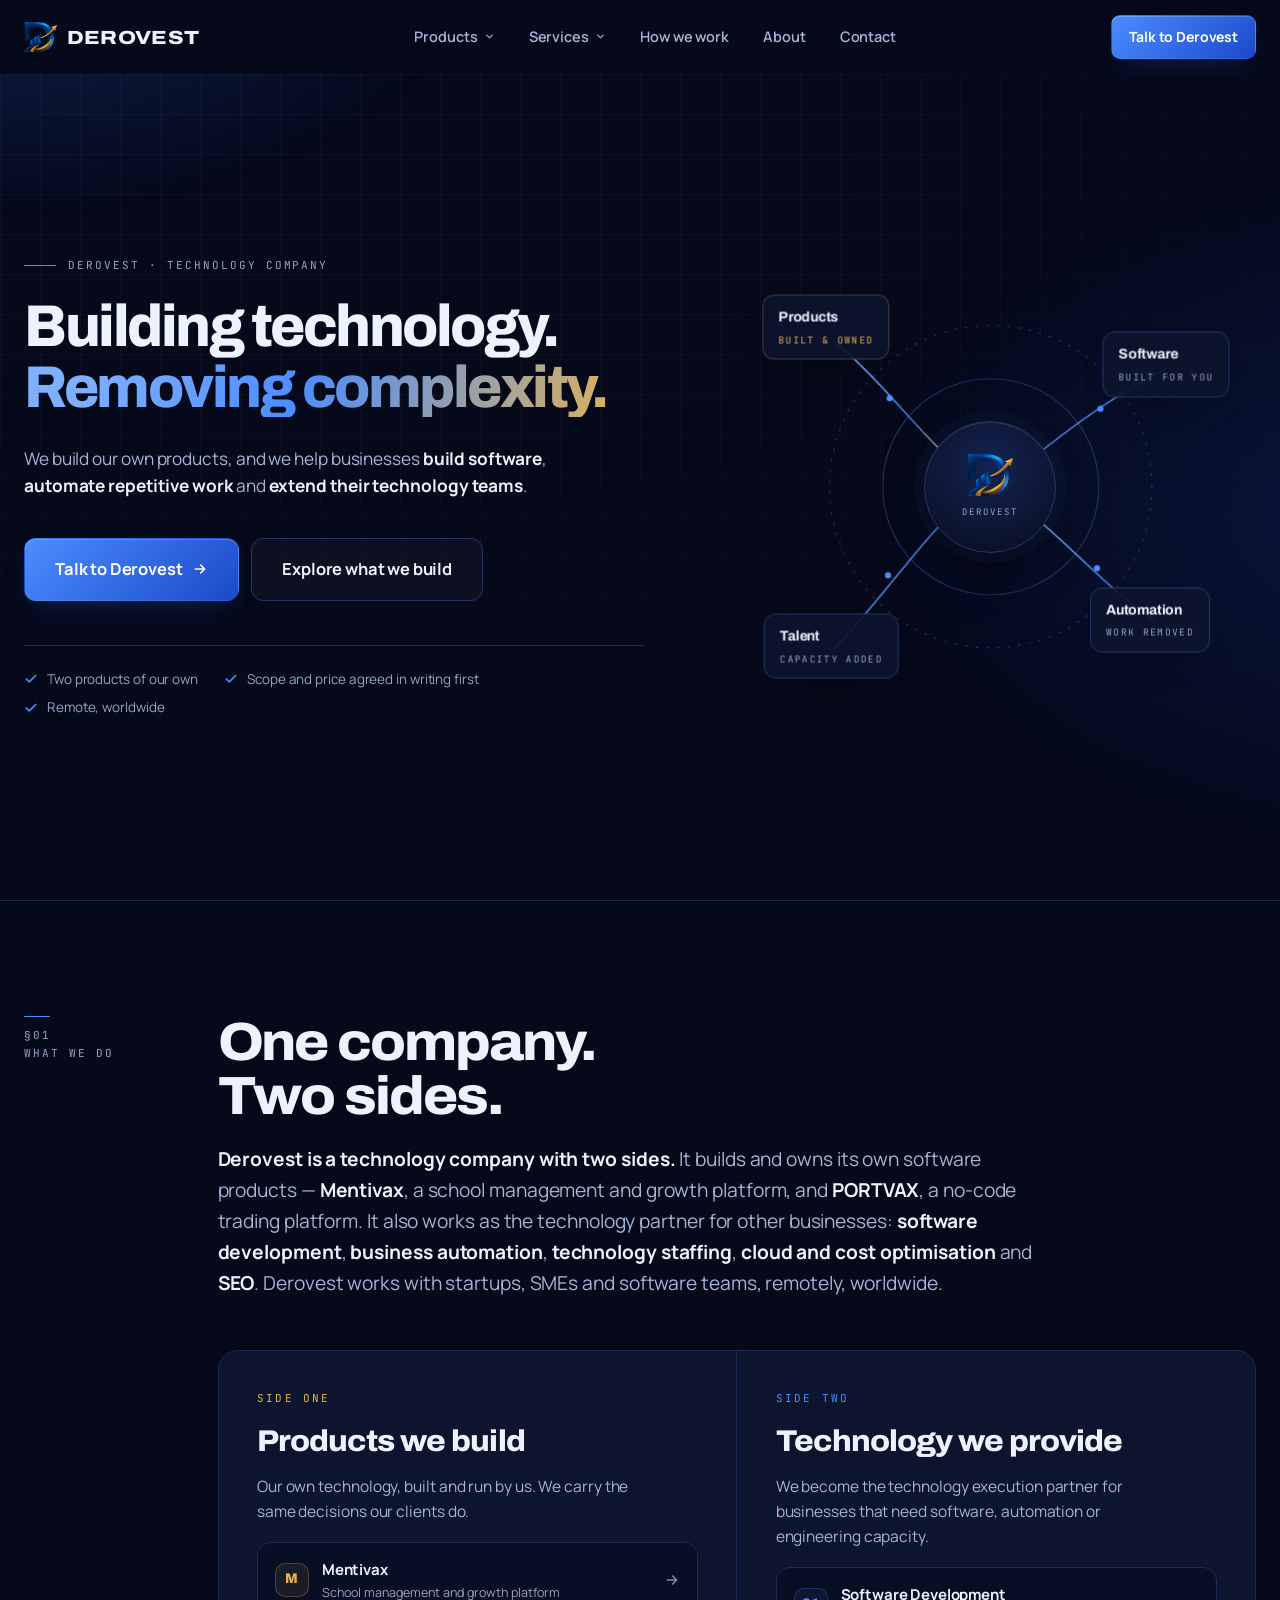
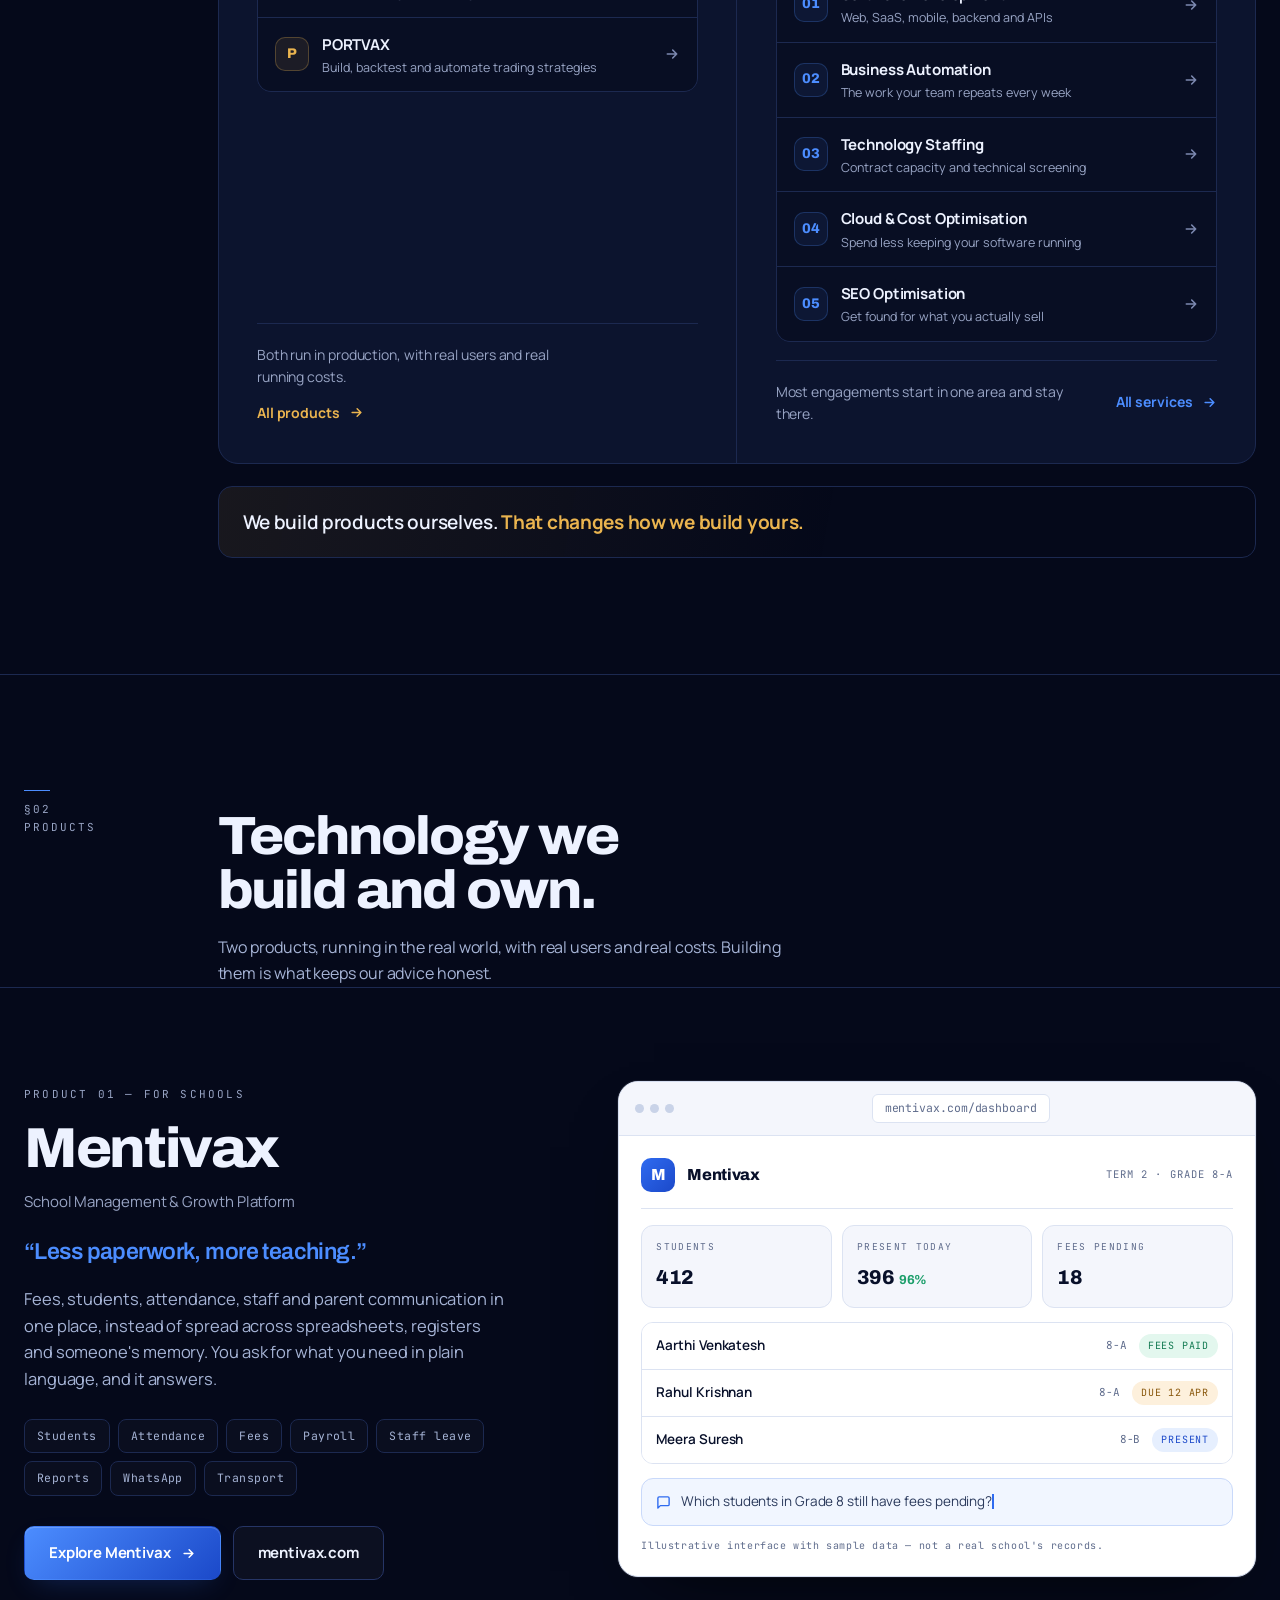
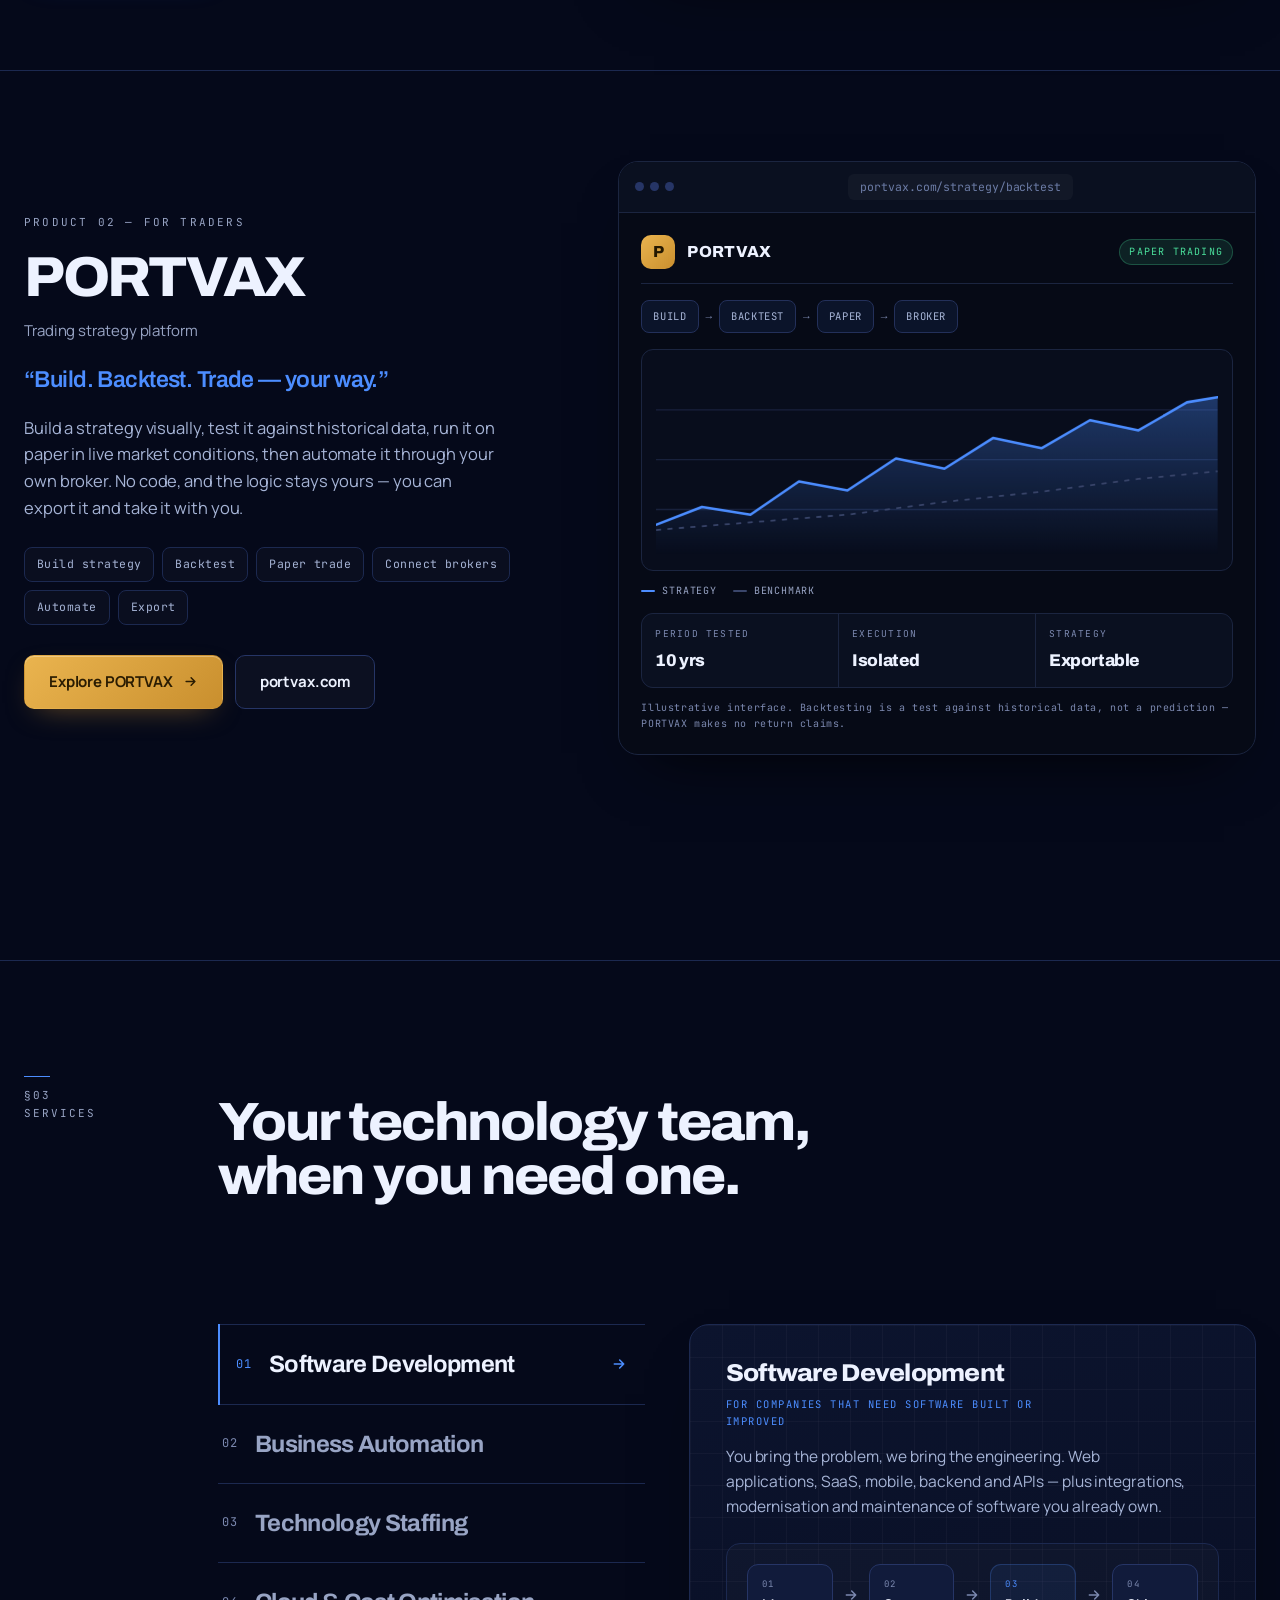
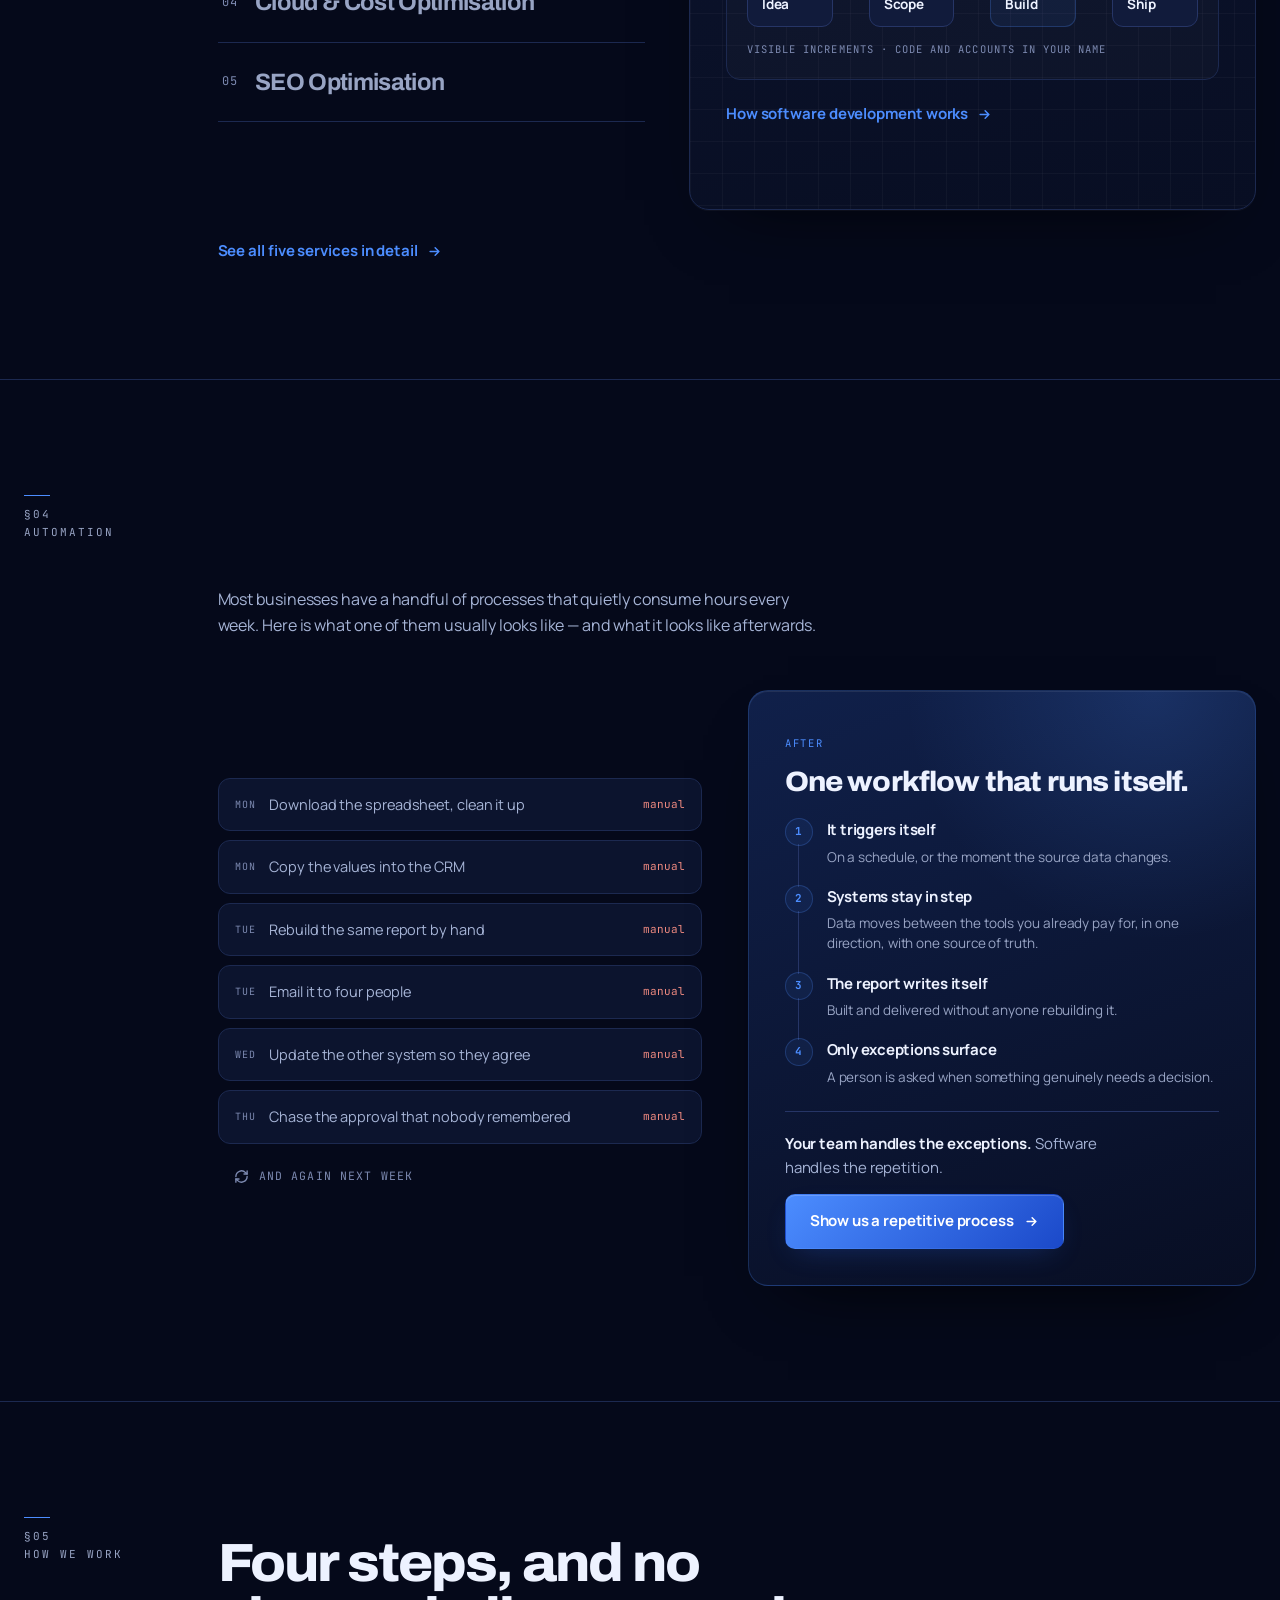
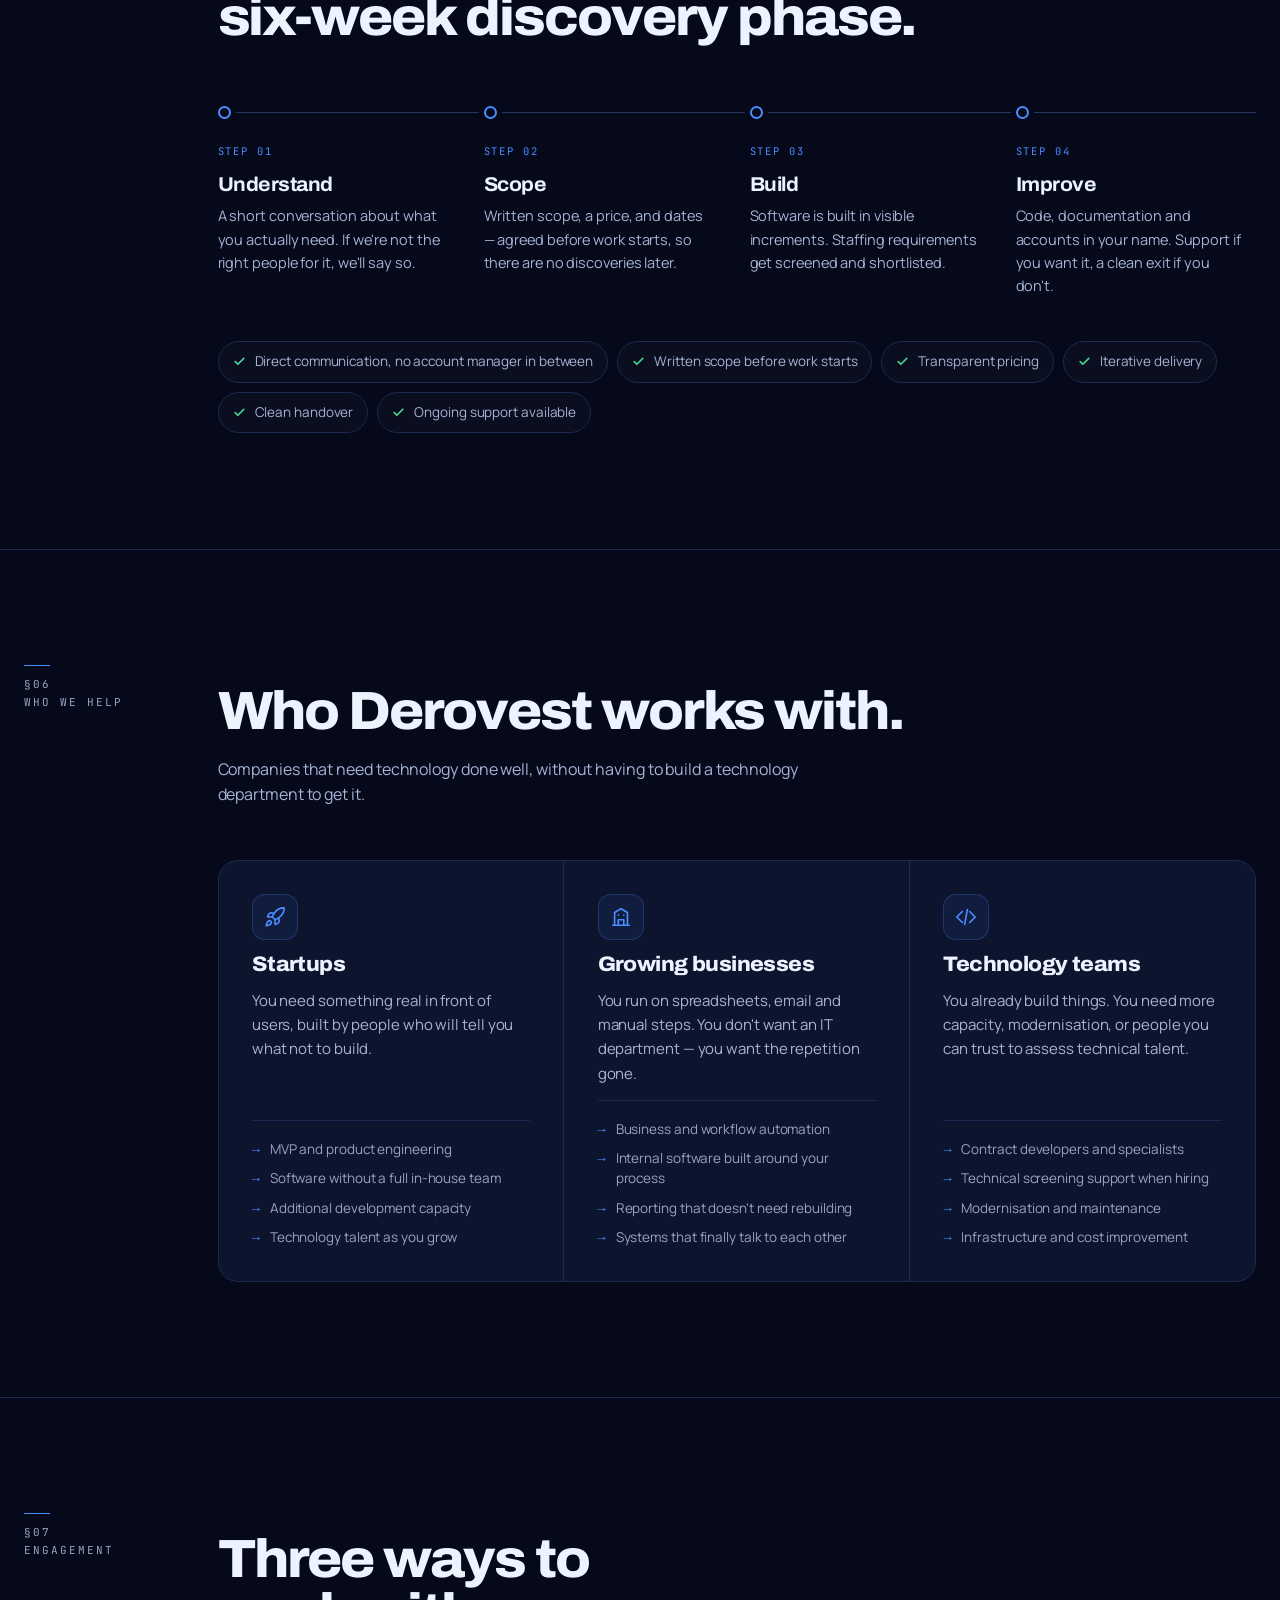
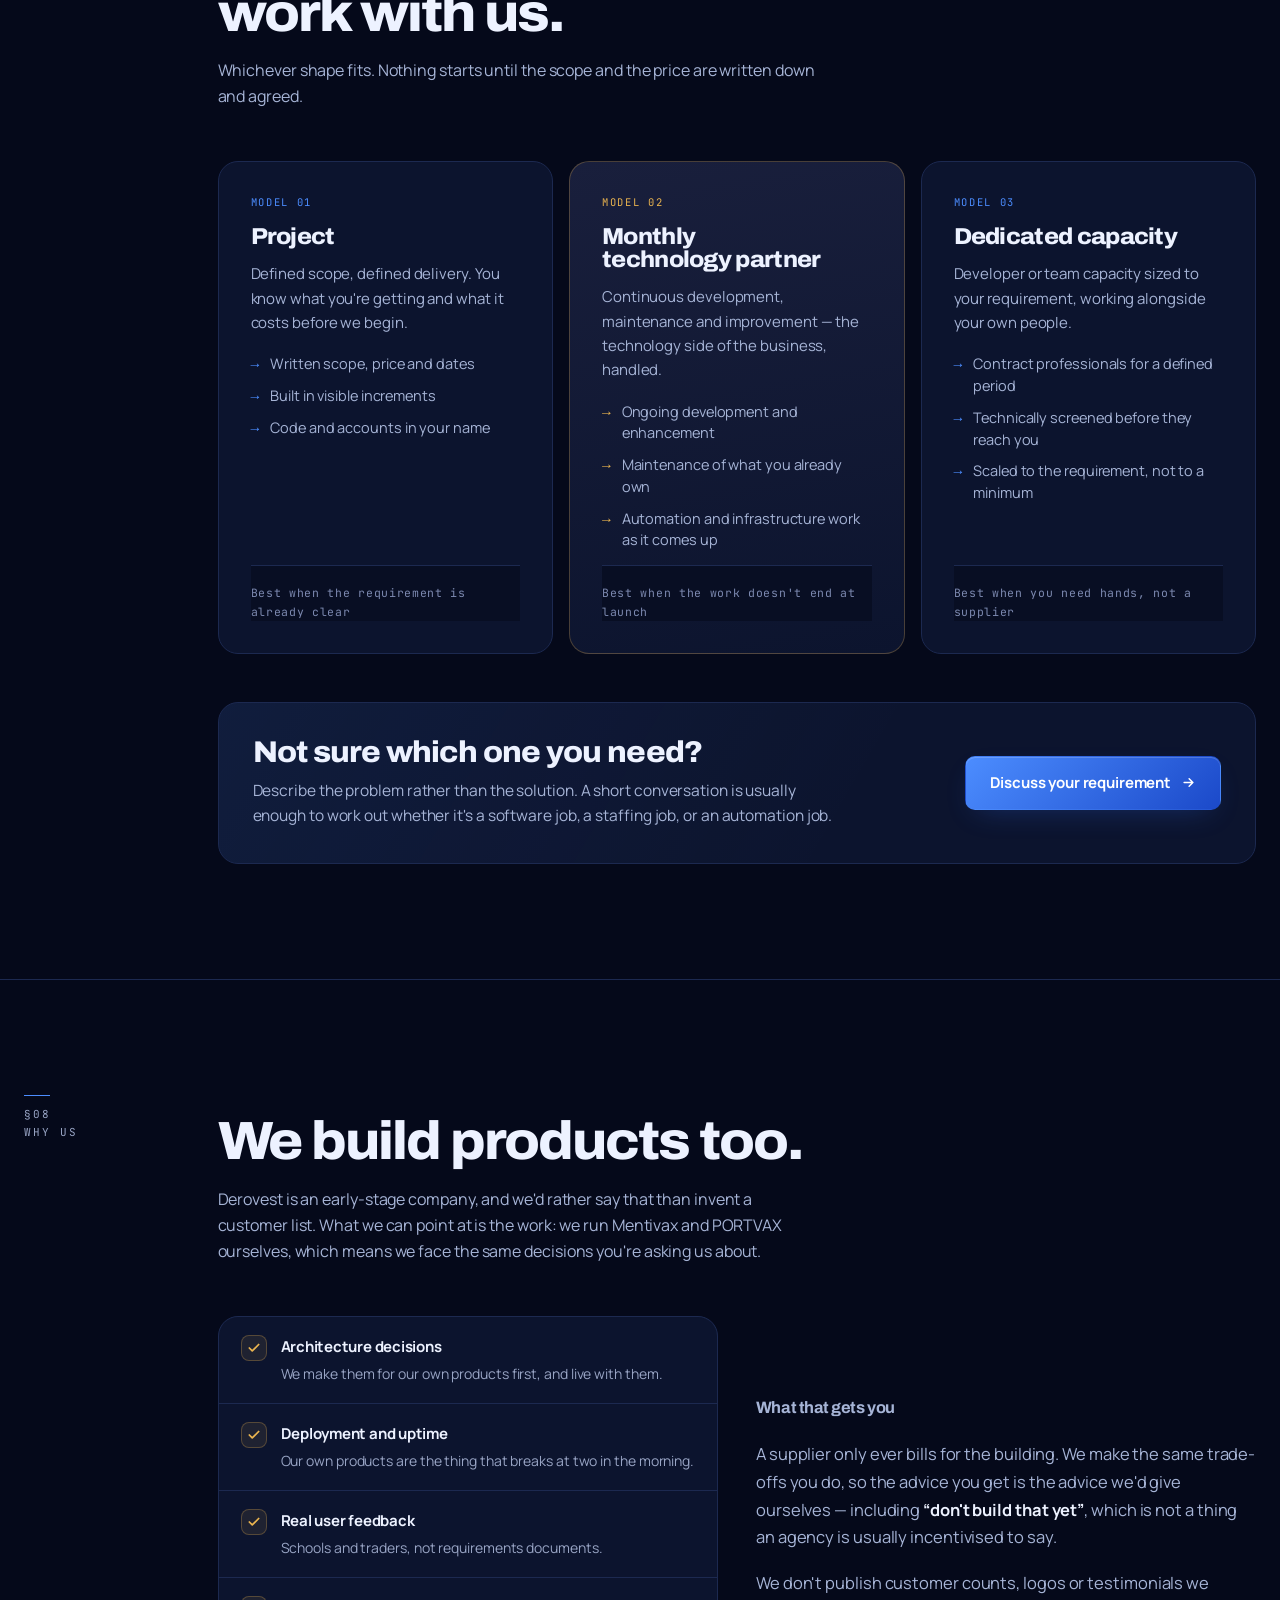
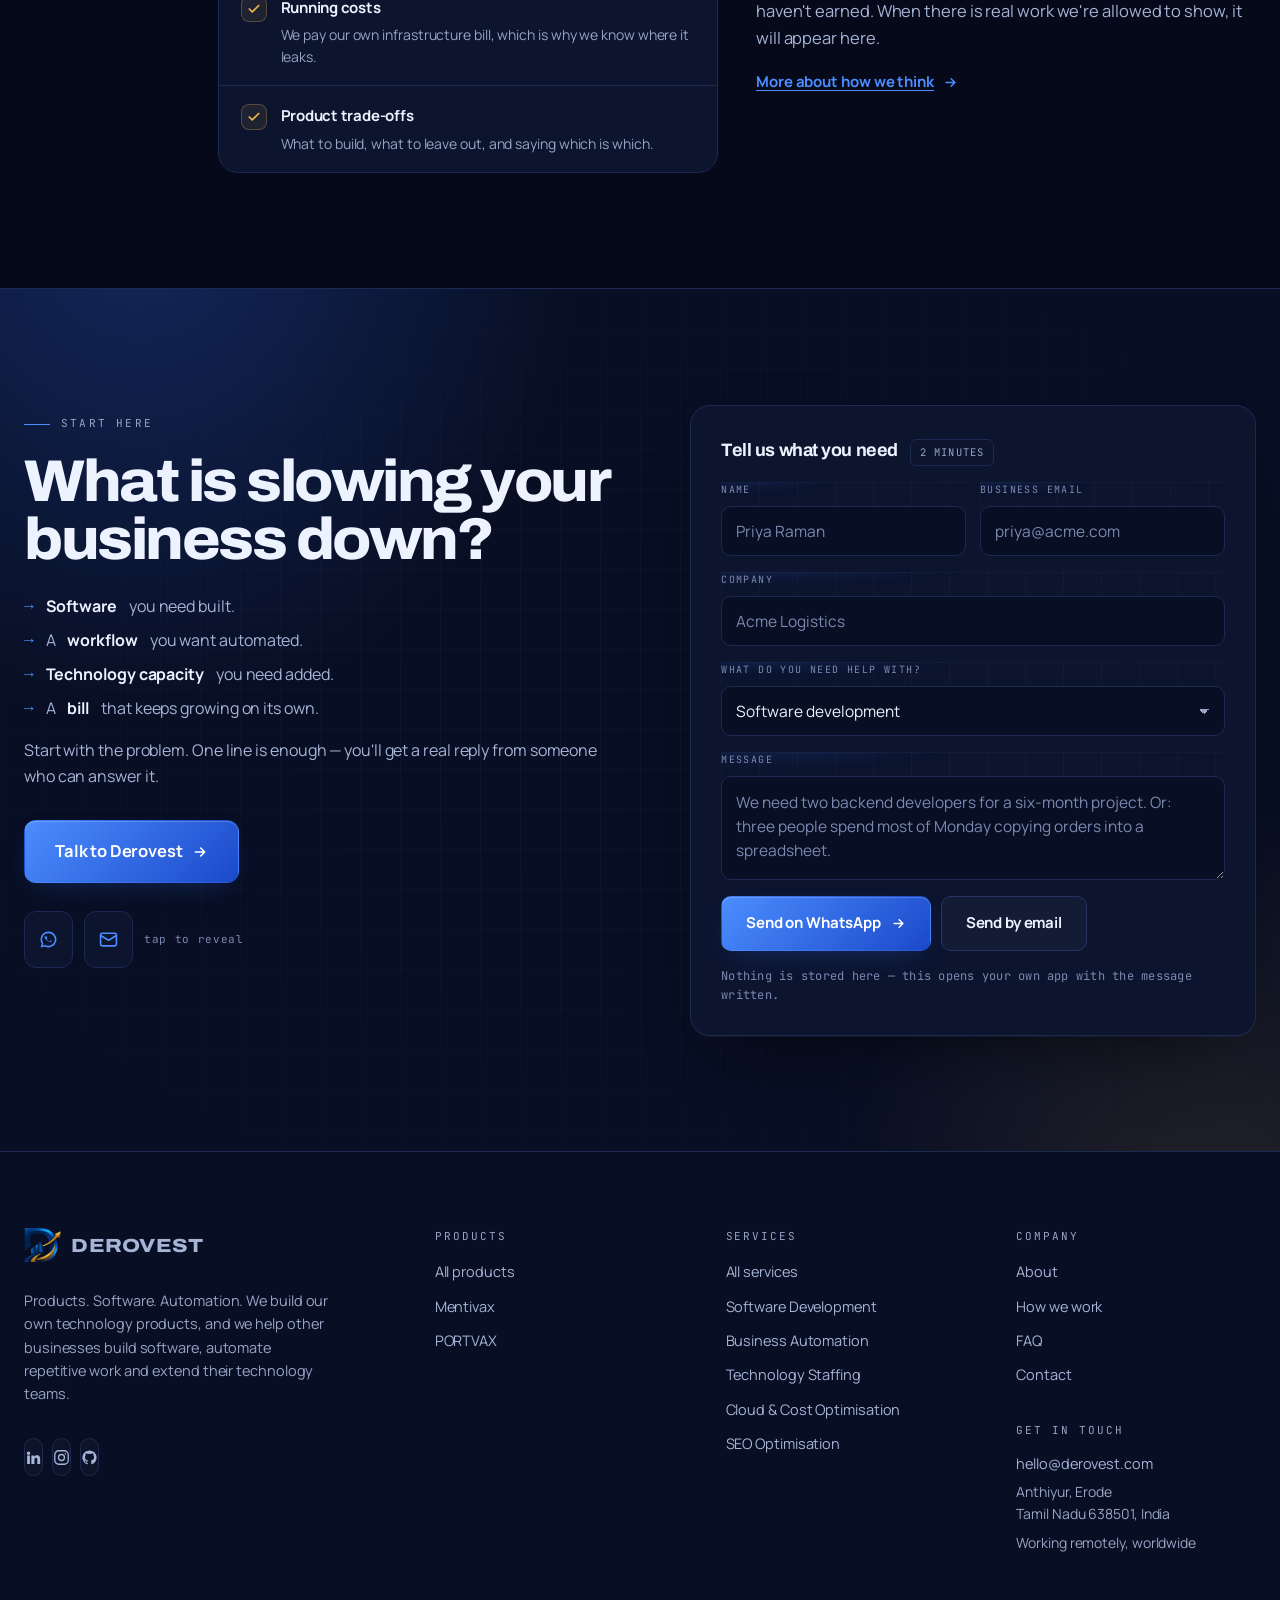
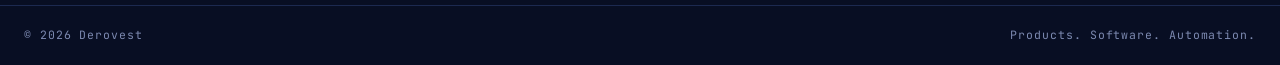
==== commit 4864555d: "Redesign: premium visual identity across the whole site The site was technically sound but read as d" ====
--- a/index.html
+++ b/index.html
@@ -32,14 +32,14 @@
 <link rel="icon" href="/favicon-96.png" type="image/png" sizes="96x96">
 <link rel="apple-touch-icon" href="/apple-touch-icon.png">
 <link rel="manifest" href="/site.webmanifest">
-<meta name="theme-color" content="#0F1B34">
+<meta name="theme-color" content="#05091A">
 <meta name="color-scheme" content="dark">
 
 <link rel="preload" as="font" type="font/woff2" href="/assets/fonts/archivo.woff2?v=de2f1fe817" crossorigin>
 <link rel="preload" as="font" type="font/woff2" href="/assets/fonts/manrope.woff2?v=938c6e8019" crossorigin>
-<link rel="stylesheet" href="/assets/style.css?v=3e5b509c12">
-<noscript><style>.rv{opacity:1;transform:none}</style></noscript>
-<script src="/assets/site.js?v=0aae1a8974" defer></script>
+<link rel="stylesheet" href="/assets/style.css?v=7711b7a851">
+<noscript><style>.rv,[data-stagger]>*,.auto-task,.auto-pipe .pstep{opacity:1;transform:none}.spine .tick,.timeline::before{transform:scaleX(1)}.dg-bar{transform:scaleY(1)}.mock .equity{stroke-dashoffset:0}.mock .equity-fill{opacity:1}.switch-panels{display:block}.switch-panel{opacity:1;visibility:visible;transform:none;border-bottom:1px solid var(--line)}.switch-list{display:none}</style></noscript>
+<script src="/assets/site.js?v=5abf54484c" defer></script>
 
 <script type="application/ld+json">
 {
@@ -505,457 +505,762 @@
 <a class="skip" href="#main">Skip to content</a>
 <header class="nav" id="nav">
   <div class="wrap nav-in">
-    <a class="brand" href="/" aria-label="Derovest — home"><img class="mark" src="/assets/logo.png" alt="" width="208" height="190" decoding="async"><b>DEROVEST</b></a>
+    <a class="brand" href="/" aria-label="Derovest — home"><img class="mark" src="/assets/logo.png" alt="" width="208" height="190" fetchpriority="high" decoding="async"><b>DEROVEST</b></a>
     <nav class="nav-links" id="nav-links" aria-label="Primary">
-      <a href="/" aria-current="page">Home</a>
       <div class="nav-item">
-        <a href="/products">Products <svg width="12" height="12" viewBox="0 0 24 24" fill="none" stroke="currentColor" stroke-width="3" stroke-linecap="round" stroke-linejoin="round" aria-hidden="true"><path d="m6 9 6 6 6-6"/></svg></a>
-        <div class="dropdown">
-          <a href="/products/mentivax">Mentivax<span>School management software. Less paperwork, more teaching.</span></a>
-          <a href="/products/portvax">PORTVAX<span>No-code platform to build, backtest and automate trading strategies.</span></a>
+        <a href="/products" data-nav="/products">Products <svg width="11" height="11" viewBox="0 0 24 24" fill="none" stroke="currentColor" stroke-width="3" stroke-linecap="round" stroke-linejoin="round" aria-hidden="true"><path d="m6 9 6 6 6-6"/></svg></a>
+        <div class="mega">
+          <div class="mega-grid mega-2">
+            <a class="mega-link" href="/products/mentivax"><span class="ic">M</span><span class="txt"><b>Mentivax</b><span>School management and growth platform. Less paperwork, more teaching.</span></span></a>
+            <a class="mega-link is-gold" href="/products/portvax"><span class="ic">P</span><span class="txt"><b>PORTVAX</b><span>Build, backtest and automate trading strategies — without writing code.</span></span></a>
+          </div>
+          <div class="mega-foot">
+            <p>Two products Derovest builds, owns and runs itself.</p>
+            <a class="more" href="/products">All products <svg width="14" height="14" viewBox="0 0 24 24" fill="none" stroke="currentColor" stroke-width="2.5" stroke-linecap="round" stroke-linejoin="round" aria-hidden="true"><path d="M5 12h14M13 6l6 6-6 6"/></svg></a>
+          </div>
         </div>
       </div>
       <div class="nav-item">
-        <a href="/services">Services <svg width="12" height="12" viewBox="0 0 24 24" fill="none" stroke="currentColor" stroke-width="3" stroke-linecap="round" stroke-linejoin="round" aria-hidden="true"><path d="m6 9 6 6 6-6"/></svg></a>
-        <div class="dropdown">
-          <a href="/services/software-development">Software Development<span>Build what you need without building a team from scratch.</span></a>
-          <a href="/services/technology-staffing">Technology Staffing<span>Contract professionals and hiring support, screened by engineers.</span></a>
-          <a href="/services/business-automation">Business Automation<span>Automate the manual work your team repeats every week.</span></a>
-          <a href="/services/seo">SEO Optimisation<span>Get found for what you actually sell.</span></a>
-          <a href="/services/server-cost-reduction">Server Cost Reduction<span>Cut the infrastructure bill without going offline.</span></a>
-        </div>
-      </div>
-      <a href="/about">About</a>
-      <a href="/contact">Contact</a>
+        <a href="/services" data-nav="/services">Services <svg width="11" height="11" viewBox="0 0 24 24" fill="none" stroke="currentColor" stroke-width="3" stroke-linecap="round" stroke-linejoin="round" aria-hidden="true"><path d="m6 9 6 6 6-6"/></svg></a>
+        <div class="mega">
+          <div class="mega-grid mega-2">
+            <a class="mega-link" href="/services/software-development"><span class="ic">01</span><span class="txt"><b>Software Development</b><span>Web apps, SaaS, mobile, APIs and MVPs — without building a team first.</span></span></a>
+            <a class="mega-link" href="/services/business-automation"><span class="ic">02</span><span class="txt"><b>Business Automation</b><span>Stop paying people to repeat the same task every week.</span></span></a>
+            <a class="mega-link" href="/services/technology-staffing"><span class="ic">03</span><span class="txt"><b>Technology Staffing</b><span>Contract professionals and hiring support, screened by engineers.</span></span></a>
+            <a class="mega-link" href="/services/server-cost-reduction"><span class="ic">04</span><span class="txt"><b>Cloud &amp; Cost Optimisation</b><span>Spend less keeping your software running, with nothing going dark.</span></span></a>
+            <a class="mega-link" href="/services/seo"><span class="ic">05</span><span class="txt"><b>SEO Optimisation</b><span>Get found for what you actually sell.</span></span></a>
+            <a class="mega-link is-gold" href="/services#how-we-work"><span class="ic">→</span><span class="txt"><b>How we work</b><span>Four steps, written scope, transparent pricing, clean handover.</span></span></a>
+          </div>
+          <div class="mega-foot">
+            <p>Not sure which one you need? Describe the problem, not the solution.</p>
+            <a class="more" href="/contact">Talk to Derovest <svg width="14" height="14" viewBox="0 0 24 24" fill="none" stroke="currentColor" stroke-width="2.5" stroke-linecap="round" stroke-linejoin="round" aria-hidden="true"><path d="M5 12h14M13 6l6 6-6 6"/></svg></a>
+          </div>
+        </div>
+      </div>
+      <a href="/services#how-we-work" data-nav="/how">How we work</a>
+      <a href="/about" data-nav="/about">About</a>
+      <a href="/contact" data-nav="/contact">Contact</a>
+      <div class="nav-mob-cta">
+        <a class="btn btn-primary" href="/contact">Talk to Derovest <svg width="15" height="15" viewBox="0 0 24 24" fill="none" stroke="currentColor" stroke-width="2.4" stroke-linecap="round" stroke-linejoin="round" aria-hidden="true"><path d="M5 12h14M13 6l6 6-6 6"/></svg></a>
+      </div>
+      <div class="nav-mob-meta">
+        <a href="/faq">FAQ</a>
+        <a href="https://www.linkedin.com/company/derovest" rel="me noopener" target="_blank">LinkedIn</a>
+        <a href="https://www.instagram.com/derovest.in" rel="me noopener" target="_blank">Instagram</a>
+        <a href="https://github.com/derovest" rel="me noopener" target="_blank">GitHub</a>
+      </div>
     </nav>
-    <a class="btn btn-primary btn-sm" href="/contact">Talk to Derovest</a>
+    <a class="btn btn-primary btn-sm nav-cta" href="/contact">Talk to Derovest</a>
     <button class="nav-toggle" id="nav-toggle" type="button" aria-label="Open menu" aria-expanded="false" aria-controls="nav-links">
-      <svg class="bars" width="17" height="17" viewBox="0 0 24 24" fill="none" stroke="currentColor" stroke-width="2.2" stroke-linecap="round" aria-hidden="true"><path d="M3 6h18M3 12h18M3 18h18"/></svg>
-      <svg class="ex" width="17" height="17" viewBox="0 0 24 24" fill="none" stroke="currentColor" stroke-width="2.2" stroke-linecap="round" aria-hidden="true"><path d="M18 6 6 18M6 6l12 12"/></svg>
+      <svg class="bars" width="18" height="18" viewBox="0 0 24 24" fill="none" stroke="currentColor" stroke-width="2.2" stroke-linecap="round" aria-hidden="true"><path d="M3 6h18M3 12h18M3 18h18"/></svg>
+      <svg class="ex" width="18" height="18" viewBox="0 0 24 24" fill="none" stroke="currentColor" stroke-width="2.2" stroke-linecap="round" aria-hidden="true"><path d="M18 6 6 18M6 6l12 12"/></svg>
     </button>
   </div>
 </header>
 <main id="main">
 
-<!-- ══ HERO — the five-second answer ══════════════════════ -->
+<!-- ══ HERO — the five-second answer ═══════════════════════════════════ -->
 <section class="hero">
   <div class="wrap hero-in">
-    <div>
+    <div class="hero-copy">
       <div class="eyebrow"><span class="bar"></span><span class="code-label">Derovest · Technology company</span></div>
-      <h1>Technology products.<br>Software solutions.<br><span class="alt">Business automation.</span></h1>
-      <p class="lede">We build our own technology products — <b>Mentivax and PORTVAX</b> — and we help other businesses <b>build software, hire technology talent, and automate the work their teams repeat</b>.</p>
-      <div class="cta-row">
-        <a class="btn btn-primary" href="/services">Explore our services <svg width="15" height="15" viewBox="0 0 24 24" fill="none" stroke="currentColor" stroke-width="2.4" stroke-linecap="round" stroke-linejoin="round" aria-hidden="true"><path d="M5 12h14M13 6l6 6-6 6"/></svg></a>
-        <a class="btn btn-ghost" href="/products">View our products</a>
-      </div>
-      <div class="terms">
-        <div><svg width="14" height="14" viewBox="0 0 24 24" fill="none" stroke="currentColor" stroke-width="3" stroke-linecap="round" stroke-linejoin="round" aria-hidden="true"><path d="M20 6 9 17l-5-5"/></svg><span>Software built without a full in-house team</span></div>
-        <div><svg width="14" height="14" viewBox="0 0 24 24" fill="none" stroke="currentColor" stroke-width="3" stroke-linecap="round" stroke-linejoin="round" aria-hidden="true"><path d="M20 6 9 17l-5-5"/></svg><span>Technology people on contract, or screened for hiring</span></div>
-        <div><svg width="14" height="14" viewBox="0 0 24 24" fill="none" stroke="currentColor" stroke-width="3" stroke-linecap="round" stroke-linejoin="round" aria-hidden="true"><path d="M20 6 9 17l-5-5"/></svg><span>Repetitive manual work automated</span></div>
-        <div><svg width="14" height="14" viewBox="0 0 24 24" fill="none" stroke="currentColor" stroke-width="3" stroke-linecap="round" stroke-linejoin="round" aria-hidden="true"><path d="M20 6 9 17l-5-5"/></svg><span>Scope and price agreed in writing first</span></div>
+      <h1><span class="mask"><span>Building technology.</span></span><span class="mask"><span class="accent">Removing complexity.</span></span></h1>
+      <p class="lede">We build our own products, and we help businesses <b>build software</b>, <b>automate repetitive work</b> and <b>extend their technology teams</b>.</p>
+      <div class="hero-cta">
+        <a class="btn btn-primary btn-lg magnetic" href="/contact">Talk to Derovest <svg width="16" height="16" viewBox="0 0 24 24" fill="none" stroke="currentColor" stroke-width="2.4" stroke-linecap="round" stroke-linejoin="round" aria-hidden="true"><path d="M5 12h14M13 6l6 6-6 6"/></svg></a>
+        <a class="btn btn-ghost btn-lg" href="#what-we-do">Explore what we build</a>
+      </div>
+      <div class="hero-proof">
+        <span><svg width="14" height="14" viewBox="0 0 24 24" fill="none" stroke="currentColor" stroke-width="3" stroke-linecap="round" stroke-linejoin="round" aria-hidden="true"><path d="M20 6 9 17l-5-5"/></svg>Two products of our own</span>
+        <span><svg width="14" height="14" viewBox="0 0 24 24" fill="none" stroke="currentColor" stroke-width="3" stroke-linecap="round" stroke-linejoin="round" aria-hidden="true"><path d="M20 6 9 17l-5-5"/></svg>Scope and price agreed in writing first</span>
+        <span><svg width="14" height="14" viewBox="0 0 24 24" fill="none" stroke="currentColor" stroke-width="3" stroke-linecap="round" stroke-linejoin="round" aria-hidden="true"><path d="M20 6 9 17l-5-5"/></svg>Remote, worldwide</span>
       </div>
     </div>
 
-    <div class="panel hero-panel" aria-label="What Derovest is: products it owns, and services it provides">
-      <div class="panel-bar">
-        <span class="file">what derovest is</span>
-        <span class="tag good">two sides</span>
-      </div>
-      <div class="scan" aria-hidden="true"></div>
-      <div class="map">
-        <div class="root"><b>DEROVEST</b><span>technology company</span></div>
-        <div class="rule"></div>
-        <div class="split">
-          <div class="leg">
-            <div class="t">Products we own</div>
-            <ul>
-              <li>Mentivax</li>
-              <li>PORTVAX</li>
-            </ul>
-          </div>
-          <div class="leg">
-            <div class="t">Services we provide</div>
-            <ul>
-              <li>Software development</li>
-              <li>Technology staffing</li>
-              <li>Business automation</li>
-              <li>SEO optimisation</li>
-              <li>Server cost reduction</li>
-            </ul>
-          </div>
+    <div class="hero-art">
+      <div class="branch" id="branch">
+        <div class="branch-inner">
+          <svg viewBox="0 0 600 600" aria-hidden="true" focusable="false">
+            <defs>
+              <linearGradient id="wireGrad" x1="0" y1="0" x2="1" y2="1">
+                <stop offset="0%" stop-color="#7FB0FF" stop-opacity="1"/>
+                <stop offset="65%" stop-color="#4C8DFF" stop-opacity=".75"/>
+                <stop offset="100%" stop-color="#EAB44F" stop-opacity=".85"/>
+              </linearGradient>
+              <radialGradient id="coreGrad" cx="50%" cy="38%">
+                <stop offset="0%" stop-color="#1B2C5E"/>
+                <stop offset="100%" stop-color="#0A1128"/>
+              </radialGradient>
+            </defs>
+            <circle class="ring" cx="300" cy="300" r="122"/>
+            <circle class="ring ring-2" cx="300" cy="300" r="182"/>
+            <path class="wire w1" d="M258 272 C 220 240, 180 184, 126 138"/>
+            <path class="wire w2" d="M342 272 C 386 236, 440 196, 496 168"/>
+            <path class="wire w3" d="M342 328 C 388 364, 430 414, 484 450"/>
+            <path class="wire w4" d="M258 328 C 216 368, 176 428, 124 482"/>
+            <circle class="pip" cx="186" cy="200" r="3.5"/>
+            <circle class="pip" cx="424" cy="212" r="3.5"/>
+            <circle class="pip" cx="420" cy="392" r="3.5"/>
+            <circle class="pip" cx="184" cy="400" r="3.5"/>
+            <circle class="spark s1" r="2.8" fill="#8FBBFF" style="--path:path('M258 272 C 220 240, 180 184, 126 138')"/>
+            <circle class="spark s2" r="2.8" fill="#8FBBFF" style="--path:path('M342 272 C 386 236, 440 196, 496 168')"/>
+            <circle class="spark s3" r="2.8" fill="#EAB44F" style="--path:path('M342 328 C 388 364, 430 414, 484 450')"/>
+            <circle class="spark s4" r="2.8" fill="#8FBBFF" style="--path:path('M258 328 C 216 368, 176 428, 124 482')"/>
+          </svg>
+        </div>
+        <div class="branch-core">
+          <img src="/assets/logo.png" alt="" width="208" height="190" fetchpriority="high" decoding="async">
+          <span>Derovest</span>
+        </div>
+        <div class="branch-nodes">
+          <a class="branch-node n1 is-gold" href="/products" style="left:19%; top:20%"><b>Products</b><span>Built &amp; owned</span></a>
+          <a class="branch-node n2" href="/services/software-development" style="left:83%; top:27%"><b>Software</b><span>Built for you</span></a>
+          <a class="branch-node n3" href="/services/business-automation" style="left:80%; top:75%"><b>Automation</b><span>Work removed</span></a>
+          <a class="branch-node n4" href="/services/technology-staffing" style="left:20%; top:80%"><b>Talent</b><span>Capacity added</span></a>
         </div>
       </div>
     </div>
   </div>
 </section>
 
-<!-- ══ §01 THE TWO PILLARS ════════════════════════════════ -->
+<!-- ══ §01 ONE COMPANY. TWO SIDES. ═════════════════════════════════════ -->
 <section class="band" id="what-we-do">
   <div class="wrap spine">
-    <div class="gutter"><div class="stick"><span class="tick"></span><span class="code-label">§01<br>What we do</span></div></div>
+    <div class="gutter-col"><div class="stick"><span class="tick"></span><span class="code-label">§01<br>What we do</span></div></div>
     <div>
-      <h2 class="rv">What is Derovest?</h2>
-      <p class="answer rv"><b>Derovest is a technology company with two sides.</b> It builds and owns its own software products — <b>Mentivax</b>, school management software, and <b>PORTVAX</b>, a no-code trading platform. It also provides technology services to other businesses: <b>software development</b>, <b>technology staffing</b>, <b>business automation</b>, <b>SEO optimisation</b> and <b>server cost reduction</b>. Derovest works with software companies, startups and non-technology businesses, remotely, worldwide.</p>
-      <p class="sec-lede rv">Those two sides are worth keeping separate, because most visitors only need one of them. Here is which is which.</p>
-
-      <div class="pillars rv" data-stagger>
-        <div class="pillar">
-          <span class="k">Side one</span>
-          <h3>Products</h3>
-          <p>Technology we build and own. Derovest develops its own products to solve real-world problems, and we run them ourselves.</p>
-          <ul>
-            <li><a href="/products/mentivax"><b>Mentivax</b><span>Learn more →</span></a></li>
-            <li><a href="/products/portvax"><b>PORTVAX</b><span>Learn more →</span></a></li>
+      <h2 class="rv">One company.<br>Two sides.</h2>
+      <p class="answer rv"><b>Derovest is a technology company with two sides.</b> It builds and owns its own software products — <b>Mentivax</b>, a school management and growth platform, and <b>PORTVAX</b>, a no-code trading platform. It also works as the technology partner for other businesses: <b>software development</b>, <b>business automation</b>, <b>technology staffing</b>, <b>cloud and cost optimisation</b> and <b>SEO</b>. Derovest works with startups, SMEs and software teams, remotely, worldwide.</p>
+
+      <div class="sides rv">
+        <div class="side side-build">
+          <span class="side-num">Side one</span>
+          <h3>Products we build</h3>
+          <p>Our own technology, built and run by us. We carry the same decisions our clients do.</p>
+          <ul class="side-list">
+            <li><a href="/products/mentivax">
+              <span class="ic">M</span>
+              <span><b>Mentivax</b><small>School management and growth platform</small></span>
+              <svg class="arw" width="16" height="16" viewBox="0 0 24 24" fill="none" stroke="currentColor" stroke-width="2.4" stroke-linecap="round" stroke-linejoin="round" aria-hidden="true"><path d="M5 12h14M13 6l6 6-6 6"/></svg>
+            </a></li>
+            <li><a href="/products/portvax">
+              <span class="ic">P</span>
+              <span><b>PORTVAX</b><small>Build, backtest and automate trading strategies</small></span>
+              <svg class="arw" width="16" height="16" viewBox="0 0 24 24" fill="none" stroke="currentColor" stroke-width="2.4" stroke-linecap="round" stroke-linejoin="round" aria-hidden="true"><path d="M5 12h14M13 6l6 6-6 6"/></svg>
+            </a></li>
           </ul>
-          <div class="foot"><a class="more" href="/products" style="margin-top:0">All products <svg width="15" height="15" viewBox="0 0 24 24" fill="none" stroke="currentColor" stroke-width="2.4" stroke-linecap="round" stroke-linejoin="round" aria-hidden="true"><path d="M5 12h14M13 6l6 6-6 6"/></svg></a></div>
-        </div>
-        <div class="pillar">
-          <span class="k">Side two</span>
-          <h3>Technology services</h3>
-          <p>Technology work for other businesses, built around practical needs rather than a catalogue of buzzwords.</p>
-          <ul>
-            <li><a href="/services/software-development"><b>Software Development</b><span>Build what you need without building a team from scratch.</span></a></li>
-            <li><a href="/services/technology-staffing"><b>Technology Staffing</b><span>Contract professionals and hiring support, screened by engineers.</span></a></li>
-            <li><a href="/services/business-automation"><b>Business Automation</b><span>Automate the manual work your team repeats every week.</span></a></li>
-            <li><a href="/services/seo"><b>SEO Optimisation</b><span>Get found for what you actually sell.</span></a></li>
-            <li><a href="/services/server-cost-reduction"><b>Server Cost Reduction</b><span>Cut the infrastructure bill without going offline.</span></a></li>
+          <div class="side-foot">
+            <p>Both run in production, with real users and real running costs.</p>
+            <a class="more gold" href="/products">All products <svg width="15" height="15" viewBox="0 0 24 24" fill="none" stroke="currentColor" stroke-width="2.4" stroke-linecap="round" stroke-linejoin="round" aria-hidden="true"><path d="M5 12h14M13 6l6 6-6 6"/></svg></a>
+          </div>
+        </div>
+        <div class="side side-serve">
+          <span class="side-num">Side two</span>
+          <h3>Technology we provide</h3>
+          <p>We become the technology execution partner for businesses that need software, automation or engineering capacity.</p>
+          <ul class="side-list">
+            <li><a href="/services/software-development">
+              <span class="ic">01</span>
+              <span><b>Software Development</b><small>Web, SaaS, mobile, backend and APIs</small></span>
+              <svg class="arw" width="16" height="16" viewBox="0 0 24 24" fill="none" stroke="currentColor" stroke-width="2.4" stroke-linecap="round" stroke-linejoin="round" aria-hidden="true"><path d="M5 12h14M13 6l6 6-6 6"/></svg>
+            </a></li>
+            <li><a href="/services/business-automation">
+              <span class="ic">02</span>
+              <span><b>Business Automation</b><small>The work your team repeats every week</small></span>
+              <svg class="arw" width="16" height="16" viewBox="0 0 24 24" fill="none" stroke="currentColor" stroke-width="2.4" stroke-linecap="round" stroke-linejoin="round" aria-hidden="true"><path d="M5 12h14M13 6l6 6-6 6"/></svg>
+            </a></li>
+            <li><a href="/services/technology-staffing">
+              <span class="ic">03</span>
+              <span><b>Technology Staffing</b><small>Contract capacity and technical screening</small></span>
+              <svg class="arw" width="16" height="16" viewBox="0 0 24 24" fill="none" stroke="currentColor" stroke-width="2.4" stroke-linecap="round" stroke-linejoin="round" aria-hidden="true"><path d="M5 12h14M13 6l6 6-6 6"/></svg>
+            </a></li>
+            <li><a href="/services/server-cost-reduction">
+              <span class="ic">04</span>
+              <span><b>Cloud &amp; Cost Optimisation</b><small>Spend less keeping your software running</small></span>
+              <svg class="arw" width="16" height="16" viewBox="0 0 24 24" fill="none" stroke="currentColor" stroke-width="2.4" stroke-linecap="round" stroke-linejoin="round" aria-hidden="true"><path d="M5 12h14M13 6l6 6-6 6"/></svg>
+            </a></li>
+            <li><a href="/services/seo">
+              <span class="ic">05</span>
+              <span><b>SEO Optimisation</b><small>Get found for what you actually sell</small></span>
+              <svg class="arw" width="16" height="16" viewBox="0 0 24 24" fill="none" stroke="currentColor" stroke-width="2.4" stroke-linecap="round" stroke-linejoin="round" aria-hidden="true"><path d="M5 12h14M13 6l6 6-6 6"/></svg>
+            </a></li>
           </ul>
-          <div class="foot"><a class="more" href="/services" style="margin-top:0">All services <svg width="15" height="15" viewBox="0 0 24 24" fill="none" stroke="currentColor" stroke-width="2.4" stroke-linecap="round" stroke-linejoin="round" aria-hidden="true"><path d="M5 12h14M13 6l6 6-6 6"/></svg></a></div>
-        </div>
+          <div class="side-foot">
+            <p>Most engagements start in one area and stay there.</p>
+            <a class="more" href="/services">All services <svg width="15" height="15" viewBox="0 0 24 24" fill="none" stroke="currentColor" stroke-width="2.4" stroke-linecap="round" stroke-linejoin="round" aria-hidden="true"><path d="M5 12h14M13 6l6 6-6 6"/></svg></a>
+          </div>
+        </div>
+      </div>
+
+      <div class="sides-note rv">
+        <p>We build products ourselves. <b>That changes how we build yours.</b></p>
       </div>
     </div>
   </div>
 </section>
 
-<!-- ══ §02 PRODUCTS ═══════════════════════════════════════ -->
+<!-- ══ §02 PRODUCTS SHOWCASE ═══════════════════════════════════════════ -->
 <section class="band rule" id="products">
   <div class="wrap spine">
-    <div class="gutter"><div class="stick"><span class="tick"></span><span class="code-label">§02<br>Products</span></div></div>
-    <div>
+    <div class="gutter-col"><div class="stick"><span class="tick"></span><span class="code-label">§02<br>Products</span></div></div>
+    <div class="band-head">
       <h2 class="rv">Technology we build and own.</h2>
-      <p class="sec-lede rv">Derovest develops its own products alongside the client work. It keeps us honest — we make the same trade-offs our clients do.</p>
-      <div class="prods rv" data-stagger>
-        <article class="prod">
-          <div class="prod-top">
-            <span class="prod-badge" aria-hidden="true">M</span>
-            <h3>Mentivax</h3>
-            <span class="tag">For schools</span>
-          </div>
-          <div class="prod-body">
-            <p class="prod-tag">Less paperwork, more teaching.</p>
-            <p>School management software that handles fees, students, attendance and parent communication — where you ask for what you need in plain language.</p>
-            <a class="more" href="/products/mentivax">Learn more <svg width="15" height="15" viewBox="0 0 24 24" fill="none" stroke="currentColor" stroke-width="2.4" stroke-linecap="round" stroke-linejoin="round" aria-hidden="true"><path d="M5 12h14M13 6l6 6-6 6"/></svg></a>
-          </div>
-        </article>
-        <article class="prod">
-          <div class="prod-top">
-            <span class="prod-badge" aria-hidden="true">P</span>
-            <h3>PORTVAX</h3>
-            <span class="tag">For traders</span>
-          </div>
-          <div class="prod-body">
-            <p class="prod-tag">Build. Backtest. Trade — your way.</p>
-            <p>A no-code platform for building, testing and automating your own trading strategies, without handing over control of the logic.</p>
-            <a class="more" href="/products/portvax">Learn more <svg width="15" height="15" viewBox="0 0 24 24" fill="none" stroke="currentColor" stroke-width="2.4" stroke-linecap="round" stroke-linejoin="round" aria-hidden="true"><path d="M5 12h14M13 6l6 6-6 6"/></svg></a>
-          </div>
-        </article>
-      </div>
+      <p class="sec-lede rv">Two products, running in the real world, with real users and real costs. Building them is what keeps our advice honest.</p>
     </div>
   </div>
+
+  <div class="showcase">
+    <article class="show-item" id="mentivax">
+      <div class="wrap show-in">
+        <div class="show-copy rv">
+          <span class="idx">Product 01 — for schools</span>
+          <h3>Mentivax</h3>
+          <p class="role">School Management &amp; Growth Platform</p>
+          <p class="slogan">“Less paperwork, more teaching.”</p>
+          <p>Fees, students, attendance, staff and parent communication in one place, instead of spread across spreadsheets, registers and someone's memory. You ask for what you need in plain language, and it answers.</p>
+          <div class="show-mods">
+            <span>Students</span><span>Attendance</span><span>Fees</span><span>Payroll</span><span>Staff leave</span><span>Reports</span><span>WhatsApp</span><span>Transport</span>
+          </div>
+          <div class="show-cta">
+            <a class="btn btn-primary" href="/products/mentivax">Explore Mentivax <svg width="15" height="15" viewBox="0 0 24 24" fill="none" stroke="currentColor" stroke-width="2.4" stroke-linecap="round" stroke-linejoin="round" aria-hidden="true"><path d="M5 12h14M13 6l6 6-6 6"/></svg></a>
+            <a class="btn btn-ghost" href="https://mentivax.com/" target="_blank" rel="noopener">mentivax.com</a>
+          </div>
+        </div>
+
+        <div class="mock mock-light rv" aria-hidden="true">
+          <div class="mock-bar"><span class="mock-dots"><i></i><i></i><i></i></span><span class="mock-url">mentivax.com/dashboard</span></div>
+          <div class="mock-body">
+            <div class="m-head">
+              <span class="logo">M</span><b>Mentivax</b><span class="term">Term 2 · Grade 8-A</span>
+            </div>
+            <div class="m-stats">
+              <div class="m-stat"><div class="l">Students</div><div class="v">412</div></div>
+              <div class="m-stat"><div class="l">Present today</div><div class="v">396<em>96%</em></div></div>
+              <div class="m-stat"><div class="l">Fees pending</div><div class="v">18</div></div>
+            </div>
+            <div class="m-rows">
+              <div class="m-row"><span class="who">Aarthi Venkatesh</span><span class="cls">8-A</span><span class="m-pill paid">Fees paid</span></div>
+              <div class="m-row"><span class="who">Rahul Krishnan</span><span class="cls">8-A</span><span class="m-pill due">Due 12 Apr</span></div>
+              <div class="m-row"><span class="who">Meera Suresh</span><span class="cls">8-B</span><span class="m-pill present">Present</span></div>
+            </div>
+            <div class="m-ask">
+              <svg width="15" height="15" viewBox="0 0 24 24" fill="none" stroke="currentColor" stroke-width="2.2" stroke-linecap="round" stroke-linejoin="round"><path d="M21 15a2 2 0 0 1-2 2H7l-4 4V5a2 2 0 0 1 2-2h14a2 2 0 0 1 2 2z"/></svg>
+              <span>Which students in Grade 8 still have fees pending?<span class="cursor"></span></span>
+            </div>
+            <p class="m-note">Illustrative interface with sample data — not a real school's records.</p>
+          </div>
+        </div>
+      </div>
+    </article>
+
+    <article class="show-item" id="portvax">
+      <div class="wrap show-in">
+        <div class="show-copy rv">
+          <span class="idx">Product 02 — for traders</span>
+          <h3>PORTVAX</h3>
+          <p class="role">Trading strategy platform</p>
+          <p class="slogan">“Build. Backtest. Trade — your way.”</p>
+          <p>Build a strategy visually, test it against historical data, run it on paper in live market conditions, then automate it through your own broker. No code, and the logic stays yours — you can export it and take it with you.</p>
+          <div class="show-mods">
+            <span>Build strategy</span><span>Backtest</span><span>Paper trade</span><span>Connect brokers</span><span>Automate</span><span>Export</span>
+          </div>
+          <div class="show-cta">
+            <a class="btn btn-gold" href="/products/portvax">Explore PORTVAX <svg width="15" height="15" viewBox="0 0 24 24" fill="none" stroke="currentColor" stroke-width="2.4" stroke-linecap="round" stroke-linejoin="round" aria-hidden="true"><path d="M5 12h14M13 6l6 6-6 6"/></svg></a>
+            <a class="btn btn-ghost" href="https://portvax.com/" target="_blank" rel="noopener">portvax.com</a>
+          </div>
+        </div>
+
+        <div class="mock mock-dark rv" aria-hidden="true">
+          <div class="mock-bar"><span class="mock-dots"><i></i><i></i><i></i></span><span class="mock-url">portvax.com/strategy/backtest</span></div>
+          <div class="mock-body">
+            <div class="p-head"><span class="logo">P</span><b>PORTVAX</b><span class="mode">Paper trading</span></div>
+            <div class="p-flow">
+              <span class="p-node">BUILD</span><i>→</i>
+              <span class="p-node">BACKTEST</span><i>→</i>
+              <span class="p-node">PAPER</span><i>→</i>
+              <span class="p-node">BROKER</span>
+            </div>
+            <div class="p-chart">
+              <svg viewBox="0 0 440 150" preserveAspectRatio="none" role="presentation">
+                <defs>
+                  <linearGradient id="eqFill" x1="0" y1="0" x2="0" y2="1">
+                    <stop offset="0%" stop-color="#4C8DFF" stop-opacity=".34"/>
+                    <stop offset="100%" stop-color="#4C8DFF" stop-opacity="0"/>
+                  </linearGradient>
+                </defs>
+                <line class="grid-l" x1="0" y1="36" x2="440" y2="36"/>
+                <line class="grid-l" x1="0" y1="75" x2="440" y2="75"/>
+                <line class="grid-l" x1="0" y1="114" x2="440" y2="114"/>
+                <path class="equity-fill" d="M0 126 L36 112 L74 118 L112 92 L150 99 L188 74 L226 82 L264 58 L302 66 L340 44 L378 52 L416 30 L440 26 L440 150 L0 150 Z"/>
+                <path class="bench" d="M0 130 L74 124 L150 118 L226 108 L302 100 L378 90 L440 84"/>
+                <path class="equity" d="M0 126 L36 112 L74 118 L112 92 L150 99 L188 74 L226 82 L264 58 L302 66 L340 44 L378 52 L416 30 L440 26"/>
+              </svg>
+            </div>
+            <div class="p-legend">
+              <span><i style="background:#4C8DFF"></i>Strategy</span>
+              <span><i style="background:#3A466B"></i>Benchmark</span>
+            </div>
+            <div class="p-stats">
+              <div class="p-stat"><div class="l">Period tested</div><div class="v">10 yrs</div></div>
+              <div class="p-stat"><div class="l">Execution</div><div class="v">Isolated</div></div>
+              <div class="p-stat"><div class="l">Strategy</div><div class="v">Exportable</div></div>
+            </div>
+            <p class="p-note">Illustrative interface. Backtesting is a test against historical data, not a prediction — PORTVAX makes no return claims.</p>
+          </div>
+        </div>
+      </div>
+    </article>
+  </div>
 </section>
 
-<!-- ══ §03 SERVICES ═══════════════════════════════════════ -->
+<!-- ══ §03 SERVICES ════════════════════════════════════════════════════ -->
 <section class="band rule" id="services">
   <div class="wrap spine">
-    <div class="gutter"><div class="stick"><span class="tick"></span><span class="code-label">§03<br>Services</span></div></div>
+    <div class="gutter-col"><div class="stick"><span class="tick"></span><span class="code-label">§03<br>Services</span></div></div>
     <div>
-      <h2 class="rv">Technology services built<br>around practical business needs.</h2>
-      <p class="sec-lede rv">Five areas. Most engagements start in one of them and stay there — you do not have to buy the whole list.</p>
-      <div class="svc-list rv" data-stagger>
-        <article class="svc-item" id="software-development">
-          <span class="num">01</span>
-          <div>
-            <h3><a href="/services/software-development" style="text-decoration:none">Software Development</a></h3>
-            <div class="who">For companies that need software built or improved</div>
-            <p>Build what you need without building a large development team from scratch.</p>
-          </div>
-          <ul>
-            <li>Web applications and internal business software</li>
-            <li>Custom software built around how you already work</li>
-            <li>MVPs for startups that need something real in front of users</li>
-            <li>Maintenance and enhancement of software you already own</li>
-          </ul>
-        </article>
-        <article class="svc-item" id="technology-staffing">
-          <span class="num">02</span>
-          <div>
-            <h3><a href="/services/technology-staffing" style="text-decoration:none">Technology Staffing</a></h3>
-            <div class="who">For companies that need technology professionals</div>
-            <p>Technology talent through contract and hiring models, screened by people who can read code.</p>
-          </div>
-          <ul>
-            <li>Contract professionals for a defined period or project</li>
-            <li>Support identifying and evaluating candidates for permanent roles</li>
-            <li>Technical screening before candidates reach your interview stage</li>
-            <li>Collaboration with recruitment partners who already hold candidate pools</li>
-          </ul>
-        </article>
-        <article class="svc-item" id="business-automation">
-          <span class="num">03</span>
-          <div>
-            <h3><a href="/services/business-automation" style="text-decoration:none">Business Automation</a></h3>
-            <div class="who">For businesses that want to reduce repetitive manual work</div>
-            <p>If your team repeatedly does the same manual task, we can look at whether technology can do it instead.</p>
-          </div>
-          <ul>
-            <li>Repetitive data entry between systems</li>
-            <li>Manual reporting and spreadsheet-based workflows</li>
-            <li>Repetitive administrative and back-office tasks</li>
-            <li>Approval and hand-off processes that rely on someone remembering</li>
-          </ul>
-        </article>
-        <article class="svc-item" id="seo">
-          <span class="num">04</span>
-          <div>
-            <h3><a href="/services/seo" style="text-decoration:none">SEO Optimisation</a></h3>
-            <div class="who">For businesses that want to be found in search</div>
-            <p>Get found for what you actually sell, and know which pages are doing the work.</p>
-          </div>
-          <ul>
-            <li>Technical audit: indexing, crawling and what is blocking them</li>
-            <li>Titles, descriptions and heading structure that match real queries</li>
-            <li>Structured data so search engines understand what you are</li>
-            <li>Site structure and internal linking that spreads authority</li>
-          </ul>
-        </article>
-        <article class="svc-item" id="server-cost-reduction">
-          <span class="num">05</span>
-          <div>
-            <h3><a href="/services/server-cost-reduction" style="text-decoration:none">Server Cost Reduction</a></h3>
-            <div class="who">For teams paying more than they need to keep things running</div>
-            <p>Cut what your infrastructure costs, with changes staged so your service stays up.</p>
-          </div>
-          <ul>
-            <li>Cloud and hosting bills read line by line, with what each line is for</li>
-            <li>Idle, oversized, duplicated and forgotten resources identified</li>
-            <li>Right-sizing based on measured usage, not on guesswork</li>
-            <li>Committed and reserved pricing applied where it genuinely pays back</li>
-          </ul>
-        </article>
-      </div>
-      <a class="more rv" href="/services">How each service works <svg width="15" height="15" viewBox="0 0 24 24" fill="none" stroke="currentColor" stroke-width="2.4" stroke-linecap="round" stroke-linejoin="round" aria-hidden="true"><path d="M5 12h14M13 6l6 6-6 6"/></svg></a>
+      <div class="band-head">
+        <h2 class="rv">Your technology team,<br>when you need one.</h2>
+        <p class="sec-lede rv">Five areas. Most engagements start in one of them and stay there — you don't have to buy the whole list.</p>
+      </div>
+
+      <div class="switch rv">
+        <ul class="switch-list" id="svc-switch" role="tablist" aria-label="Derovest services">
+          <li role="presentation"><button class="switch-btn" type="button" role="tab" id="tab-dev" aria-controls="panel-dev" aria-selected="true">
+            <span class="n">01</span><span class="t">Software Development</span>
+            <svg class="arw" width="16" height="16" viewBox="0 0 24 24" fill="none" stroke="currentColor" stroke-width="2.4" stroke-linecap="round" stroke-linejoin="round" aria-hidden="true"><path d="M5 12h14M13 6l6 6-6 6"/></svg>
+          </button></li>
+          <li role="presentation"><button class="switch-btn" type="button" role="tab" id="tab-auto" aria-controls="panel-auto" aria-selected="false">
+            <span class="n">02</span><span class="t">Business Automation</span>
+            <svg class="arw" width="16" height="16" viewBox="0 0 24 24" fill="none" stroke="currentColor" stroke-width="2.4" stroke-linecap="round" stroke-linejoin="round" aria-hidden="true"><path d="M5 12h14M13 6l6 6-6 6"/></svg>
+          </button></li>
+          <li role="presentation"><button class="switch-btn" type="button" role="tab" id="tab-staff" aria-controls="panel-staff" aria-selected="false">
+            <span class="n">03</span><span class="t">Technology Staffing</span>
+            <svg class="arw" width="16" height="16" viewBox="0 0 24 24" fill="none" stroke="currentColor" stroke-width="2.4" stroke-linecap="round" stroke-linejoin="round" aria-hidden="true"><path d="M5 12h14M13 6l6 6-6 6"/></svg>
+          </button></li>
+          <li role="presentation"><button class="switch-btn" type="button" role="tab" id="tab-cloud" aria-controls="panel-cloud" aria-selected="false">
+            <span class="n">04</span><span class="t">Cloud &amp; Cost Optimisation</span>
+            <svg class="arw" width="16" height="16" viewBox="0 0 24 24" fill="none" stroke="currentColor" stroke-width="2.4" stroke-linecap="round" stroke-linejoin="round" aria-hidden="true"><path d="M5 12h14M13 6l6 6-6 6"/></svg>
+          </button></li>
+          <li role="presentation"><button class="switch-btn" type="button" role="tab" id="tab-seo" aria-controls="panel-seo" aria-selected="false">
+            <span class="n">05</span><span class="t">SEO Optimisation</span>
+            <svg class="arw" width="16" height="16" viewBox="0 0 24 24" fill="none" stroke="currentColor" stroke-width="2.4" stroke-linecap="round" stroke-linejoin="round" aria-hidden="true"><path d="M5 12h14M13 6l6 6-6 6"/></svg>
+          </button></li>
+        </ul>
+
+        <div class="switch-stage">
+          <div class="switch-panels" id="svc-panels">
+            <section class="switch-panel" role="tabpanel" id="panel-dev" aria-labelledby="tab-dev" data-active="true">
+              <h3>Software Development</h3>
+              <p class="for">For companies that need software built or improved</p>
+              <p>You bring the problem, we bring the engineering. Web applications, SaaS, mobile, backend and APIs — plus integrations, modernisation and maintenance of software you already own.</p>
+              <div class="diagram">
+                <div class="dg-row">
+                  <div class="dg-step"><span class="l">01</span><span class="v">Idea</span></div>
+                  <svg class="dg-arrow" width="16" height="16" viewBox="0 0 24 24" fill="none" stroke="currentColor" stroke-width="2.2" stroke-linecap="round" stroke-linejoin="round" aria-hidden="true"><path d="M5 12h14M13 6l6 6-6 6"/></svg>
+                  <div class="dg-step"><span class="l">02</span><span class="v">Scope</span></div>
+                  <svg class="dg-arrow" width="16" height="16" viewBox="0 0 24 24" fill="none" stroke="currentColor" stroke-width="2.2" stroke-linecap="round" stroke-linejoin="round" aria-hidden="true"><path d="M5 12h14M13 6l6 6-6 6"/></svg>
+                  <div class="dg-step on"><span class="l">03</span><span class="v">Build</span></div>
+                  <svg class="dg-arrow" width="16" height="16" viewBox="0 0 24 24" fill="none" stroke="currentColor" stroke-width="2.2" stroke-linecap="round" stroke-linejoin="round" aria-hidden="true"><path d="M5 12h14M13 6l6 6-6 6"/></svg>
+                  <div class="dg-step"><span class="l">04</span><span class="v">Ship</span></div>
+                </div>
+                <p class="dg-caption">Visible increments · code and accounts in your name</p>
+              </div>
+              <a class="more" href="/services/software-development">How software development works <svg width="15" height="15" viewBox="0 0 24 24" fill="none" stroke="currentColor" stroke-width="2.4" stroke-linecap="round" stroke-linejoin="round" aria-hidden="true"><path d="M5 12h14M13 6l6 6-6 6"/></svg></a>
+            </section>
+
+            <section class="switch-panel" role="tabpanel" id="panel-auto" aria-labelledby="tab-auto" data-active="false">
+              <h3>Business Automation</h3>
+              <p class="for">For businesses that want repetitive manual work gone</p>
+              <p>If your team repeats it every week, there's a good chance we can automate it. Data entry between systems, reports rebuilt by hand, approvals that rely on someone remembering.</p>
+              <div class="diagram">
+                <div class="dg-row">
+                  <div class="dg-step"><span class="l">Today</span><span class="v">Manual tasks</span></div>
+                  <svg class="dg-arrow" width="16" height="16" viewBox="0 0 24 24" fill="none" stroke="currentColor" stroke-width="2.2" stroke-linecap="round" stroke-linejoin="round" aria-hidden="true"><path d="M5 12h14M13 6l6 6-6 6"/></svg>
+                  <div class="dg-step"><span class="l">Map</span><span class="v">One workflow</span></div>
+                  <svg class="dg-arrow" width="16" height="16" viewBox="0 0 24 24" fill="none" stroke="currentColor" stroke-width="2.2" stroke-linecap="round" stroke-linejoin="round" aria-hidden="true"><path d="M5 12h14M13 6l6 6-6 6"/></svg>
+                  <div class="dg-step on"><span class="l">After</span><span class="v">Runs itself</span></div>
+                </div>
+                <p class="dg-caption">Your team handles the exceptions · software handles the repetition</p>
+              </div>
+              <a class="more" href="/services/business-automation">How automation works <svg width="15" height="15" viewBox="0 0 24 24" fill="none" stroke="currentColor" stroke-width="2.4" stroke-linecap="round" stroke-linejoin="round" aria-hidden="true"><path d="M5 12h14M13 6l6 6-6 6"/></svg></a>
+            </section>
+
+            <section class="switch-panel" role="tabpanel" id="panel-staff" aria-labelledby="tab-staff" data-active="false">
+              <h3>Technology Staffing</h3>
+              <p class="for">For companies that need technology professionals</p>
+              <p>Contract professionals when you need capacity now, and technical screening when you're hiring permanently — so only candidates worth interviewing reach your team.</p>
+              <div class="diagram">
+                <div class="dg-row">
+                  <div class="dg-step"><span class="l">01</span><span class="v">Requirement</span></div>
+                  <svg class="dg-arrow" width="16" height="16" viewBox="0 0 24 24" fill="none" stroke="currentColor" stroke-width="2.2" stroke-linecap="round" stroke-linejoin="round" aria-hidden="true"><path d="M5 12h14M13 6l6 6-6 6"/></svg>
+                  <div class="dg-step on"><span class="l">02</span><span class="v">Technical screening</span></div>
+                  <svg class="dg-arrow" width="16" height="16" viewBox="0 0 24 24" fill="none" stroke="currentColor" stroke-width="2.2" stroke-linecap="round" stroke-linejoin="round" aria-hidden="true"><path d="M5 12h14M13 6l6 6-6 6"/></svg>
+                  <div class="dg-step"><span class="l">03</span><span class="v">Shortlist</span></div>
+                  <svg class="dg-arrow" width="16" height="16" viewBox="0 0 24 24" fill="none" stroke="currentColor" stroke-width="2.2" stroke-linecap="round" stroke-linejoin="round" aria-hidden="true"><path d="M5 12h14M13 6l6 6-6 6"/></svg>
+                  <div class="dg-step"><span class="l">04</span><span class="v">Onboard</span></div>
+                </div>
+                <p class="dg-caption">Screened by people who can read code, before they reach you</p>
+              </div>
+              <a class="more" href="/services/technology-staffing">How staffing works <svg width="15" height="15" viewBox="0 0 24 24" fill="none" stroke="currentColor" stroke-width="2.4" stroke-linecap="round" stroke-linejoin="round" aria-hidden="true"><path d="M5 12h14M13 6l6 6-6 6"/></svg></a>
+            </section>
+
+            <section class="switch-panel" role="tabpanel" id="panel-cloud" aria-labelledby="tab-cloud" data-active="false">
+              <h3>Cloud &amp; Cost Optimisation</h3>
+              <p class="for">For teams paying more than they need to keep things running</p>
+              <p>Spend less keeping your software running. We read the bill line by line, measure what is actually used, and remove the difference in stages — with a way back at every step.</p>
+              <div class="diagram">
+                <div class="dg-bars">
+                  <div class="dg-bar" style="height:96%"></div>
+                  <div class="dg-bar cut" style="height:78%"></div>
+                  <div class="dg-bar" style="height:64%"></div>
+                  <div class="dg-bar cut" style="height:52%"></div>
+                  <div class="dg-bar keep" style="height:40%"></div>
+                  <div class="dg-bar keep" style="height:34%"></div>
+                </div>
+                <p class="dg-caption">Idle · oversized · duplicated · forgotten — measured, then staged with a rollback</p>
+              </div>
+              <a class="more" href="/services/server-cost-reduction">How cost optimisation works <svg width="15" height="15" viewBox="0 0 24 24" fill="none" stroke="currentColor" stroke-width="2.4" stroke-linecap="round" stroke-linejoin="round" aria-hidden="true"><path d="M5 12h14M13 6l6 6-6 6"/></svg></a>
+            </section>
+
+            <section class="switch-panel" role="tabpanel" id="panel-seo" aria-labelledby="tab-seo" data-active="false">
+              <h3>SEO Optimisation</h3>
+              <p class="for">For businesses that want to be found in search</p>
+              <p>Most sites don't lose search traffic because of the writing. They lose it because search engines can't read the structure, or the pages are slow. We fix the mechanics first, then the content.</p>
+              <div class="diagram">
+                <div class="dg-row">
+                  <div class="dg-step"><span class="l">01</span><span class="v">Site</span></div>
+                  <svg class="dg-arrow" width="16" height="16" viewBox="0 0 24 24" fill="none" stroke="currentColor" stroke-width="2.2" stroke-linecap="round" stroke-linejoin="round" aria-hidden="true"><path d="M5 12h14M13 6l6 6-6 6"/></svg>
+                  <div class="dg-step on"><span class="l">02</span><span class="v">Crawl &amp; index</span></div>
+                  <svg class="dg-arrow" width="16" height="16" viewBox="0 0 24 24" fill="none" stroke="currentColor" stroke-width="2.2" stroke-linecap="round" stroke-linejoin="round" aria-hidden="true"><path d="M5 12h14M13 6l6 6-6 6"/></svg>
+                  <div class="dg-step"><span class="l">03</span><span class="v">Search</span></div>
+                  <svg class="dg-arrow" width="16" height="16" viewBox="0 0 24 24" fill="none" stroke="currentColor" stroke-width="2.2" stroke-linecap="round" stroke-linejoin="round" aria-hidden="true"><path d="M5 12h14M13 6l6 6-6 6"/></svg>
+                  <div class="dg-step gold"><span class="l">04</span><span class="v">Found</span></div>
+                </div>
+                <p class="dg-caption">Technical audit · structured data · internal linking · Core Web Vitals</p>
+              </div>
+              <a class="more" href="/services/seo">How SEO works <svg width="15" height="15" viewBox="0 0 24 24" fill="none" stroke="currentColor" stroke-width="2.4" stroke-linecap="round" stroke-linejoin="round" aria-hidden="true"><path d="M5 12h14M13 6l6 6-6 6"/></svg></a>
+            </section>
+          </div>
+        </div>
+      </div>
+
+      <div class="switch-foot rv">
+        <a class="more" href="/services">See all five services in detail <svg width="15" height="15" viewBox="0 0 24 24" fill="none" stroke="currentColor" stroke-width="2.4" stroke-linecap="round" stroke-linejoin="round" aria-hidden="true"><path d="M5 12h14M13 6l6 6-6 6"/></svg></a>
+      </div>
     </div>
   </div>
 </section>
 
-
-<!-- ══ §04 WHY ════════════════════════════════════════════ -->
-<section class="band rule" id="why">
+<!-- ══ §04 AUTOMATION STORY ════════════════════════════════════════════ -->
+<section class="band rule" id="automation">
   <div class="wrap spine">
-    <div class="gutter"><div class="stick"><span class="tick"></span><span class="code-label">§04<br>Why us</span></div></div>
+    <div class="gutter-col"><div class="stick"><span class="tick"></span><span class="code-label">§04<br>Automation</span></div></div>
     <div>
-      <h2 class="rv">Why Derovest.</h2>
-      <div class="reasons rv" data-stagger>
-        <div class="reason">
-          <h3>Practical technology</h3>
-          <p>We build around the business problem in front of us, not around whatever is currently fashionable in engineering.</p>
-        </div>
-        <div class="reason">
-          <h3>Lean development</h3>
-          <p>We try to build the smallest thing that solves the problem properly, and we say clearly what we are leaving out.</p>
-        </div>
-        <div class="reason">
-          <h3>Flexible talent</h3>
-          <p>Contract professionals, hiring support, or both — sized to the requirement rather than to a minimum contract.</p>
-        </div>
-        <div class="reason">
-          <h3>Automation first</h3>
-          <p>Before building something new, we look at whether the repetitive work can simply stop being done by a person.</p>
-        </div>
-        <div class="reason">
-          <h3>Product mindset</h3>
-          <p>We build and own our own products, so we make the same trade-offs you do — not just the ones a supplier can bill for.</p>
+      <div class="band-head">
+        <h2 class="rv">Still doing this manually?</h2>
+        <p class="sec-lede rv">Most businesses have a handful of processes that quietly consume hours every week. Here is what one of them usually looks like — and what it looks like afterwards.</p>
+      </div>
+
+      <div class="auto-wrap">
+        <div class="auto-before">
+          <div class="auto-task"><span class="day">Mon</span><span class="what">Download the spreadsheet, clean it up</span><span class="cost">manual</span></div>
+          <div class="auto-task"><span class="day">Mon</span><span class="what">Copy the values into the CRM</span><span class="cost">manual</span></div>
+          <div class="auto-task"><span class="day">Tue</span><span class="what">Rebuild the same report by hand</span><span class="cost">manual</span></div>
+          <div class="auto-task"><span class="day">Tue</span><span class="what">Email it to four people</span><span class="cost">manual</span></div>
+          <div class="auto-task"><span class="day">Wed</span><span class="what">Update the other system so they agree</span><span class="cost">manual</span></div>
+          <div class="auto-task"><span class="day">Thu</span><span class="what">Chase the approval that nobody remembered</span><span class="cost">manual</span></div>
+          <p class="auto-loop"><svg width="15" height="15" viewBox="0 0 24 24" fill="none" stroke="currentColor" stroke-width="2.2" stroke-linecap="round" stroke-linejoin="round" aria-hidden="true"><path d="M3 12a9 9 0 0 1 15.5-6.2L21 8"/><path d="M21 3v5h-5"/><path d="M21 12a9 9 0 0 1-15.5 6.2L3 16"/><path d="M3 21v-5h5"/></svg>and again next week</p>
+        </div>
+
+        <div class="auto-after">
+          <span class="k">After</span>
+          <h3>One workflow that runs itself.</h3>
+          <div class="auto-pipe">
+            <div class="pstep"><span class="dot">1</span><span class="txt"><b>It triggers itself</b><span>On a schedule, or the moment the source data changes.</span></span></div>
+            <div class="pstep"><span class="dot">2</span><span class="txt"><b>Systems stay in step</b><span>Data moves between the tools you already pay for, in one direction, with one source of truth.</span></span></div>
+            <div class="pstep"><span class="dot">3</span><span class="txt"><b>The report writes itself</b><span>Built and delivered without anyone rebuilding it.</span></span></div>
+            <div class="pstep"><span class="dot">4</span><span class="txt"><b>Only exceptions surface</b><span>A person is asked when something genuinely needs a decision.</span></span></div>
+          </div>
+          <div class="auto-result">
+            <p><b>Your team handles the exceptions.</b> Software handles the repetition.</p>
+            <a class="btn btn-primary" href="/contact">Show us a repetitive process <svg width="15" height="15" viewBox="0 0 24 24" fill="none" stroke="currentColor" stroke-width="2.4" stroke-linecap="round" stroke-linejoin="round" aria-hidden="true"><path d="M5 12h14M13 6l6 6-6 6"/></svg></a>
+          </div>
         </div>
       </div>
     </div>
   </div>
 </section>
 
-<!-- ══ §05 HOW WE WORK ════════════════════════════════════ -->
+<!-- ══ §05 HOW WE WORK ═════════════════════════════════════════════════ -->
 <section class="band rule" id="how">
   <div class="wrap spine">
-    <div class="gutter"><div class="stick"><span class="tick"></span><span class="code-label">§05<br>How we work</span></div></div>
+    <div class="gutter-col"><div class="stick"><span class="tick"></span><span class="code-label">§05<br>How we work</span></div></div>
     <div>
-      <h2 class="rv">Four steps, and no six-week<br>discovery phase.</h2>
-      <div class="steps rv" data-stagger>
-        <div class="step">
-          <span class="n">STEP 01</span>
-          <h3>Talk</h3>
-          <p>A short conversation about what you actually need. If we are not the right people for it, we will say so.</p>
-        </div>
-        <div class="step">
-          <span class="n">STEP 02</span>
-          <h3>Scope and price</h3>
-          <p>Written scope, a price, and dates. Agreed before work starts so there are no discoveries later.</p>
-        </div>
-        <div class="step">
-          <span class="n">STEP 03</span>
-          <h3>Build or staff</h3>
-          <p>Software gets built in visible increments. Staffing requirements get screened and shortlisted.</p>
-        </div>
-        <div class="step">
-          <span class="n">STEP 04</span>
-          <h3>Hand over</h3>
-          <p>Code, documentation and accounts in your name. Support if you want it, a clean exit if you do not.</p>
-        </div>
+      <div class="band-head">
+        <h2 class="rv">Four steps, and no<br>six-week discovery phase.</h2>
+      </div>
+      <div class="timeline">
+        <div class="tl-step"><span class="dot"></span><span class="n">Step 01</span><h3>Understand</h3><p>A short conversation about what you actually need. If we're not the right people for it, we'll say so.</p></div>
+        <div class="tl-step"><span class="dot"></span><span class="n">Step 02</span><h3>Scope</h3><p>Written scope, a price, and dates — agreed before work starts, so there are no discoveries later.</p></div>
+        <div class="tl-step"><span class="dot"></span><span class="n">Step 03</span><h3>Build</h3><p>Software is built in visible increments. Staffing requirements get screened and shortlisted.</p></div>
+        <div class="tl-step"><span class="dot"></span><span class="n">Step 04</span><h3>Improve</h3><p>Code, documentation and accounts in your name. Support if you want it, a clean exit if you don't.</p></div>
+      </div>
+      <div class="process-terms rv" data-stagger>
+        <span><svg width="13" height="13" viewBox="0 0 24 24" fill="none" stroke="currentColor" stroke-width="3" stroke-linecap="round" stroke-linejoin="round" aria-hidden="true"><path d="M20 6 9 17l-5-5"/></svg>Direct communication, no account manager in between</span>
+        <span><svg width="13" height="13" viewBox="0 0 24 24" fill="none" stroke="currentColor" stroke-width="3" stroke-linecap="round" stroke-linejoin="round" aria-hidden="true"><path d="M20 6 9 17l-5-5"/></svg>Written scope before work starts</span>
+        <span><svg width="13" height="13" viewBox="0 0 24 24" fill="none" stroke="currentColor" stroke-width="3" stroke-linecap="round" stroke-linejoin="round" aria-hidden="true"><path d="M20 6 9 17l-5-5"/></svg>Transparent pricing</span>
+        <span><svg width="13" height="13" viewBox="0 0 24 24" fill="none" stroke="currentColor" stroke-width="3" stroke-linecap="round" stroke-linejoin="round" aria-hidden="true"><path d="M20 6 9 17l-5-5"/></svg>Iterative delivery</span>
+        <span><svg width="13" height="13" viewBox="0 0 24 24" fill="none" stroke="currentColor" stroke-width="3" stroke-linecap="round" stroke-linejoin="round" aria-hidden="true"><path d="M20 6 9 17l-5-5"/></svg>Clean handover</span>
+        <span><svg width="13" height="13" viewBox="0 0 24 24" fill="none" stroke="currentColor" stroke-width="3" stroke-linecap="round" stroke-linejoin="round" aria-hidden="true"><path d="M20 6 9 17l-5-5"/></svg>Ongoing support available</span>
       </div>
     </div>
   </div>
 </section>
 
-<!-- ══ §06 WHO WE HELP ════════════════════════════════════ -->
+<!-- ══ §06 WHO WE WORK WITH ════════════════════════════════════════════ -->
 <section class="band rule" id="who">
   <div class="wrap spine">
-    <div class="gutter"><div class="stick"><span class="tick"></span><span class="code-label">§06<br>Who we help</span></div></div>
+    <div class="gutter-col"><div class="stick"><span class="tick"></span><span class="code-label">§06<br>Who we help</span></div></div>
     <div>
-      <h2 class="rv">Who we work with.</h2>
-      <p class="sec-lede rv">Companies that need technology done well, without needing to build a technology department to get it.</p>
-      <div class="who-grid rv" data-stagger>
-        <div class="who-card">
-          <h3>Software &amp; technology companies</h3>
-          <p>You already build things. You need more capacity, or people you can trust to assess technical talent.</p>
-          <ul>
-            <li>Additional developers on contract</li>
-            <li>Technology professionals for a defined project</li>
-            <li>Technical screening support when hiring</li>
-            <li>Extra software development capacity</li>
-          </ul>
-        </div>
-        <div class="who-card">
+      <div class="band-head">
+        <h2 class="rv">Who Derovest works with.</h2>
+        <p class="sec-lede rv">Companies that need technology done well, without having to build a technology department to get it.</p>
+      </div>
+      <div class="aud rv" data-stagger>
+        <div class="aud-card">
+          <span class="ic"><svg width="22" height="22" viewBox="0 0 24 24" fill="none" stroke="currentColor" stroke-width="1.8" stroke-linecap="round" stroke-linejoin="round" aria-hidden="true"><path d="M4.5 16.5c-1.5 1.26-2 5-2 5s3.74-.5 5-2c.71-.84.7-2.13-.09-2.91a2.18 2.18 0 0 0-2.91 0z"/><path d="M12 15l-3-3a22 22 0 0 1 2-3.95A12.88 12.88 0 0 1 22 2c0 2.72-.78 7.5-6 11a22.35 22.35 0 0 1-4 2z"/><path d="M9 12H4s.55-3.03 2-4c1.62-1.08 5 0 5 0"/><path d="M12 15v5s3.03-.55 4-2c1.08-1.62 0-5 0-5"/></svg></span>
           <h3>Startups</h3>
           <p>You need something real in front of users, built by people who will tell you what not to build.</p>
           <ul>
-            <li>MVP development</li>
-            <li>Software engineering without a full team</li>
-            <li>Cost-conscious, practical builds</li>
+            <li>MVP and product engineering</li>
+            <li>Software without a full in-house team</li>
+            <li>Additional development capacity</li>
             <li>Technology talent as you grow</li>
           </ul>
         </div>
-        <div class="who-card">
-          <h3>Non-technology businesses</h3>
-          <p>You run on spreadsheets, email and manual steps. You do not want an IT department — you want the repetition gone.</p>
+        <div class="aud-card">
+          <span class="ic"><svg width="22" height="22" viewBox="0 0 24 24" fill="none" stroke="currentColor" stroke-width="1.8" stroke-linecap="round" stroke-linejoin="round" aria-hidden="true"><path d="M3 21h18"/><path d="M5 21V7l7-4 7 4v14"/><path d="M9 21v-6h6v6"/><path d="M9 10h.01M15 10h.01"/></svg></span>
+          <h3>Growing businesses</h3>
+          <p>You run on spreadsheets, email and manual steps. You don't want an IT department — you want the repetition gone.</p>
           <ul>
             <li>Business and workflow automation</li>
             <li>Internal software built around your process</li>
-            <li>Reporting that does not need rebuilding</li>
-            <li>Fewer repetitive administrative tasks</li>
+            <li>Reporting that doesn't need rebuilding</li>
+            <li>Systems that finally talk to each other</li>
           </ul>
         </div>
+        <div class="aud-card">
+          <span class="ic"><svg width="22" height="22" viewBox="0 0 24 24" fill="none" stroke="currentColor" stroke-width="1.8" stroke-linecap="round" stroke-linejoin="round" aria-hidden="true"><path d="M16 18l6-6-6-6"/><path d="M8 6l-6 6 6 6"/><path d="M13.5 4l-3 16"/></svg></span>
+          <h3>Technology teams</h3>
+          <p>You already build things. You need more capacity, modernisation, or people you can trust to assess technical talent.</p>
+          <ul>
+            <li>Contract developers and specialists</li>
+            <li>Technical screening support when hiring</li>
+            <li>Modernisation and maintenance</li>
+            <li>Infrastructure and cost improvement</li>
+          </ul>
+        </div>
       </div>
     </div>
   </div>
 </section>
 
-<!-- ══ §07 CONTACT ════════════════════════════════════════ -->
-<section class="band rule" id="contact">
+<!-- ══ §07 ENGAGEMENT MODELS ═══════════════════════════════════════════ -->
+<section class="band rule" id="engagements">
   <div class="wrap spine">
-    <div class="gutter"><div class="stick"><span class="tick"></span><span class="code-label">§07<br>Start</span></div></div>
-    <div class="contact">
-      <div>
-        <h2 class="rv">Tell us what you need<br>help with.</h2>
-        <p class="sec-lede rv">Software, technology people, or a process that eats your team&#39;s week. One line is enough to start — you&#39;ll get a real reply from someone who can answer it.</p>
-        <div class="direct rv">
-          <a class="reveal" data-reveal="wa" href="#contact" aria-label="Show WhatsApp number" title="Show WhatsApp number">
-            <svg width="19" height="19" viewBox="0 0 24 24" fill="currentColor" aria-hidden="true"><path d="M12 2a10 10 0 0 0-8.6 15.1L2 22l5.1-1.3A10 10 0 1 0 12 2zm0 18a8 8 0 0 1-4.1-1.1l-.3-.2-3 .8.8-2.9-.2-.3A8 8 0 1 1 12 20zm4.4-5.8c-.2-.1-1.4-.7-1.6-.8s-.4-.1-.5.1l-.7.9c-.1.2-.3.2-.5.1a6.6 6.6 0 0 1-3.2-2.8c-.2-.4.2-.4.6-1.2.1-.1 0-.3 0-.4l-.7-1.7c-.2-.4-.4-.4-.5-.4h-.5a1 1 0 0 0-.7.3A2.9 2.9 0 0 0 7 8.4c0 1.3.9 2.5 1 2.7a10.4 10.4 0 0 0 4 3.5c1.4.6 2 .6 2.7.5a2.5 2.5 0 0 0 1.6-1.2c.2-.4.2-.8.1-.9z"/></svg>
-            <span class="txt"><span><span class="k">WhatsApp</span><br><span class="v"></span></span></span>
-          </a>
-          <a class="reveal" data-reveal="mail" href="#contact" aria-label="Show email address" title="Show email address">
-            <svg width="19" height="19" viewBox="0 0 24 24" fill="none" stroke="currentColor" stroke-width="2" stroke-linecap="round" stroke-linejoin="round" aria-hidden="true"><rect x="2" y="4" width="20" height="16" rx="2"/><path d="m2 7 10 6 10-6"/></svg>
-            <span class="txt"><span><span class="k">Email</span><br><span class="v"></span></span></span>
-          </a>
-          <span class="hint">tap to reveal</span>
-        </div>
-      </div>
-      <form id="brief" class="rv" novalidate>
-        <div class="field-row">
-          <div class="field">
-            <label for="f-name">Your name</label>
-            <input id="f-name" name="name" type="text" autocomplete="name" placeholder="Priya Raman" required>
-          </div>
-          <div class="field">
-            <label for="f-company">Company</label>
-            <input id="f-company" name="company" type="text" autocomplete="organization" placeholder="Acme Logistics">
-          </div>
-        </div>
+    <div class="gutter-col"><div class="stick"><span class="tick"></span><span class="code-label">§07<br>Engagement</span></div></div>
+    <div>
+      <div class="band-head">
+        <h2 class="rv">Three ways to work with us.</h2>
+        <p class="sec-lede rv">Whichever shape fits. Nothing starts until the scope and the price are written down and agreed.</p>
+      </div>
+      <div class="models rv" data-stagger>
+        <div class="model">
+          <span class="k">Model 01</span>
+          <h3>Project</h3>
+          <p>Defined scope, defined delivery. You know what you're getting and what it costs before we begin.</p>
+          <ul>
+            <li>Written scope, price and dates</li>
+            <li>Built in visible increments</li>
+            <li>Code and accounts in your name</li>
+          </ul>
+          <div class="foot">Best when the requirement is already clear</div>
+        </div>
+        <div class="model lead">
+          <span class="k">Model 02</span>
+          <h3>Monthly technology partner</h3>
+          <p>Continuous development, maintenance and improvement — the technology side of the business, handled.</p>
+          <ul>
+            <li>Ongoing development and enhancement</li>
+            <li>Maintenance of what you already own</li>
+            <li>Automation and infrastructure work as it comes up</li>
+          </ul>
+          <div class="foot">Best when the work doesn't end at launch</div>
+        </div>
+        <div class="model">
+          <span class="k">Model 03</span>
+          <h3>Dedicated capacity</h3>
+          <p>Developer or team capacity sized to your requirement, working alongside your own people.</p>
+          <ul>
+            <li>Contract professionals for a defined period</li>
+            <li>Technically screened before they reach you</li>
+            <li>Scaled to the requirement, not to a minimum</li>
+          </ul>
+          <div class="foot">Best when you need hands, not a supplier</div>
+        </div>
+      </div>
+      <div class="close-cta rv">
+        <div>
+          <h2>Not sure which one you need?</h2>
+          <p>Describe the problem rather than the solution. A short conversation is usually enough to work out whether it's a software job, a staffing job, or an automation job.</p>
+        </div>
+        <a class="btn btn-primary" href="/contact">Discuss your requirement <svg width="15" height="15" viewBox="0 0 24 24" fill="none" stroke="currentColor" stroke-width="2.4" stroke-linecap="round" stroke-linejoin="round" aria-hidden="true"><path d="M5 12h14M13 6l6 6-6 6"/></svg></a>
+      </div>
+    </div>
+  </div>
+</section>
+
+<!-- ══ §08 CREDIBILITY ═════════════════════════════════════════════════ -->
+<section class="band rule" id="why">
+  <div class="wrap spine">
+    <div class="gutter-col"><div class="stick"><span class="tick"></span><span class="code-label">§08<br>Why us</span></div></div>
+    <div>
+      <div class="band-head">
+        <h2 class="rv">We build products too.</h2>
+        <p class="sec-lede rv">Derovest is an early-stage company, and we'd rather say that than invent a customer list. What we can point at is the work: we run Mentivax and PORTVAX ourselves, which means we face the same decisions you're asking us about.</p>
+      </div>
+      <div class="cred">
+        <ul class="cred-list rv" data-stagger>
+          <li><span class="ic"><svg width="14" height="14" viewBox="0 0 24 24" fill="none" stroke="currentColor" stroke-width="3" stroke-linecap="round" stroke-linejoin="round" aria-hidden="true"><path d="M20 6 9 17l-5-5"/></svg></span><span class="txt"><b>Architecture decisions</b><span>We make them for our own products first, and live with them.</span></span></li>
+          <li><span class="ic"><svg width="14" height="14" viewBox="0 0 24 24" fill="none" stroke="currentColor" stroke-width="3" stroke-linecap="round" stroke-linejoin="round" aria-hidden="true"><path d="M20 6 9 17l-5-5"/></svg></span><span class="txt"><b>Deployment and uptime</b><span>Our own products are the thing that breaks at two in the morning.</span></span></li>
+          <li><span class="ic"><svg width="14" height="14" viewBox="0 0 24 24" fill="none" stroke="currentColor" stroke-width="3" stroke-linecap="round" stroke-linejoin="round" aria-hidden="true"><path d="M20 6 9 17l-5-5"/></svg></span><span class="txt"><b>Real user feedback</b><span>Schools and traders, not requirements documents.</span></span></li>
+          <li><span class="ic"><svg width="14" height="14" viewBox="0 0 24 24" fill="none" stroke="currentColor" stroke-width="3" stroke-linecap="round" stroke-linejoin="round" aria-hidden="true"><path d="M20 6 9 17l-5-5"/></svg></span><span class="txt"><b>Running costs</b><span>We pay our own infrastructure bill, which is why we know where it leaks.</span></span></li>
+          <li><span class="ic"><svg width="14" height="14" viewBox="0 0 24 24" fill="none" stroke="currentColor" stroke-width="3" stroke-linecap="round" stroke-linejoin="round" aria-hidden="true"><path d="M20 6 9 17l-5-5"/></svg></span><span class="txt"><b>Product trade-offs</b><span>What to build, what to leave out, and saying which is which.</span></span></li>
+        </ul>
+        <div class="prose rv">
+          <p class="h3">What that gets you</p>
+          <p>A supplier only ever bills for the building. We make the same trade-offs you do, so the advice you get is the advice we'd give ourselves — including <b>“don't build that yet”</b>, which is not a thing an agency is usually incentivised to say.</p>
+          <p>We don't publish customer counts, logos or testimonials we haven't earned. When there is real work we're allowed to show, it will appear here.</p>
+          <a class="more" href="/about">More about how we think <svg width="15" height="15" viewBox="0 0 24 24" fill="none" stroke="currentColor" stroke-width="2.4" stroke-linecap="round" stroke-linejoin="round" aria-hidden="true"><path d="M5 12h14M13 6l6 6-6 6"/></svg></a>
+        </div>
+      </div>
+    </div>
+  </div>
+</section>
+
+<!-- ══ FINAL CTA ═══════════════════════════════════════════════════════ -->
+<section class="band cta-band" id="contact">
+  <div class="wrap cta-in">
+    <div>
+      <span class="kicker">Start here</span>
+      <h2 class="rv" style="margin-top:20px">What is slowing your business down?</h2>
+      <div class="cta-lines rv">
+        <span><b>Software</b> you need built.</span>
+        <span>A <b>workflow</b> you want automated.</span>
+        <span><b>Technology capacity</b> you need added.</span>
+        <span>A <b>bill</b> that keeps growing on its own.</span>
+      </div>
+      <p class="sec-lede rv">Start with the problem. One line is enough — you'll get a real reply from someone who can answer it.</p>
+      <div class="cta-row rv">
+        <a class="btn btn-primary btn-lg magnetic" href="#brief">Talk to Derovest <svg width="16" height="16" viewBox="0 0 24 24" fill="none" stroke="currentColor" stroke-width="2.4" stroke-linecap="round" stroke-linejoin="round" aria-hidden="true"><path d="M5 12h14M13 6l6 6-6 6"/></svg></a>
+      </div>
+      <div class="direct rv">
+        <a class="reveal" data-reveal="wa" href="#contact" aria-label="Show WhatsApp number" title="Show WhatsApp number">
+          <svg width="19" height="19" viewBox="0 0 24 24" fill="currentColor" aria-hidden="true"><path d="M12 2a10 10 0 0 0-8.6 15.1L2 22l5.1-1.3A10 10 0 1 0 12 2zm0 18a8 8 0 0 1-4.1-1.1l-.3-.2-3 .8.8-2.9-.2-.3A8 8 0 1 1 12 20zm4.4-5.8c-.2-.1-1.4-.7-1.6-.8s-.4-.1-.5.1l-.7.9c-.1.2-.3.2-.5.1a6.6 6.6 0 0 1-3.2-2.8c-.2-.4.2-.4.6-1.2.1-.1 0-.3 0-.4l-.7-1.7c-.2-.4-.4-.4-.5-.4h-.5a1 1 0 0 0-.7.3A2.9 2.9 0 0 0 7 8.4c0 1.3.9 2.5 1 2.7a10.4 10.4 0 0 0 4 3.5c1.4.6 2 .6 2.7.5a2.5 2.5 0 0 0 1.6-1.2c.2-.4.2-.8.1-.9z"/></svg>
+          <span class="txt"><span><span class="k">WhatsApp</span><br><span class="v"></span></span></span>
+        </a>
+        <a class="reveal" data-reveal="mail" href="#contact" aria-label="Show email address" title="Show email address">
+          <svg width="19" height="19" viewBox="0 0 24 24" fill="none" stroke="currentColor" stroke-width="2" stroke-linecap="round" stroke-linejoin="round" aria-hidden="true"><rect x="2" y="4" width="20" height="16" rx="2"/><path d="m2 7 10 6 10-6"/></svg>
+          <span class="txt"><span><span class="k">Email</span><br><span class="v"></span></span></span>
+        </a>
+        <span class="hint">tap to reveal</span>
+      </div>
+    </div>
+
+    <form id="brief" class="form-card rv" novalidate>
+      <div class="form-head"><b>Tell us what you need</b><span class="tag">2 minutes</span></div>
+      <div class="field-row">
         <div class="field">
-          <label for="f-email">Email</label>
+          <label for="f-name">Name</label>
+          <input id="f-name" name="name" type="text" autocomplete="name" placeholder="Priya Raman" required>
+        </div>
+        <div class="field">
+          <label for="f-email">Business email</label>
           <input id="f-email" name="email" type="email" autocomplete="email" placeholder="priya@acme.com">
         </div>
-        <div class="field">
-          <label for="f-need">I&#39;m interested in</label>
-          <select id="f-need" name="need">
-            <option>Software development</option>
-            <option>Technology staffing</option>
-            <option>Business automation</option>
-            <option>SEO optimisation</option>
-            <option>Server cost reduction</option>
-            <option>Derovest products</option>
-            <option>Other</option>
-          </select>
-        </div>
-        <div class="field">
-          <label for="f-msg">What do you need help with</label>
-          <textarea id="f-msg" name="message" placeholder="We need two backend developers for a six-month project. Or: three people spend most of Monday copying orders into a spreadsheet."></textarea>
-        </div>
-        <div class="form-actions">
-          <button class="btn btn-primary" type="submit">Send on WhatsApp <svg width="15" height="15" viewBox="0 0 24 24" fill="none" stroke="currentColor" stroke-width="2.4" stroke-linecap="round" stroke-linejoin="round" aria-hidden="true"><path d="M5 12h14M13 6l6 6-6 6"/></svg></button>
-          <button class="btn btn-ghost" type="button" id="send-mail">Send by email</button>
-        </div>
-        <p class="form-note" id="form-note">Nothing is stored here — this opens your own app with the message written.</p>
-      </form>
+      </div>
+      <div class="field">
+        <label for="f-company">Company</label>
+        <input id="f-company" name="company" type="text" autocomplete="organization" placeholder="Acme Logistics">
+      </div>
+      <div class="field">
+        <label for="f-need">What do you need help with?</label>
+        <select id="f-need" name="need">
+          <option>Software development</option>
+          <option>Business automation</option>
+          <option>Technology staffing</option>
+          <option>Cloud &amp; cost optimisation</option>
+          <option>SEO optimisation</option>
+          <option>Derovest products</option>
+          <option>Other</option>
+        </select>
+      </div>
+      <div class="field">
+        <label for="f-msg">Message</label>
+        <textarea id="f-msg" name="message" placeholder="We need two backend developers for a six-month project. Or: three people spend most of Monday copying orders into a spreadsheet."></textarea>
+      </div>
+      <div class="form-actions">
+        <button class="btn btn-primary" type="submit">Send on WhatsApp <svg width="15" height="15" viewBox="0 0 24 24" fill="none" stroke="currentColor" stroke-width="2.4" stroke-linecap="round" stroke-linejoin="round" aria-hidden="true"><path d="M5 12h14M13 6l6 6-6 6"/></svg></button>
+        <button class="btn btn-ghost" type="button" id="send-mail">Send by email</button>
+      </div>
+      <p class="form-note" id="form-note">Nothing is stored here — this opens your own app with the message written.</p>
+    </form>
+  </div>
+</section>
+
+</main>
+<footer class="foot">
+  <div class="wrap foot-in">
+    <div class="foot-col foot-brand">
+      <a class="brand" href="/" aria-label="Derovest — home"><img class="mark" src="/assets/logo.png" alt="" width="208" height="190" loading="lazy" decoding="async"><b>DEROVEST</b></a>
+      <p>Products. Software. Automation. We build our own technology products, and we help other businesses build software, automate repetitive work and extend their technology teams.</p>
+      <div class="foot-social">
+        <a href="https://www.linkedin.com/company/derovest" rel="me noopener" target="_blank" aria-label="Derovest on LinkedIn" title="LinkedIn"><svg width="17" height="17" viewBox="0 0 24 24" fill="currentColor" aria-hidden="true"><path d="M4.98 3.5a2.5 2.5 0 1 1 0 5 2.5 2.5 0 0 1 0-5zM3 9h4v12H3zM9 9h3.8v1.7h.05c.53-.95 1.83-1.95 3.77-1.95 4.03 0 4.78 2.5 4.78 5.75V21h-4v-5.6c0-1.34-.03-3.07-1.9-3.07-1.9 0-2.2 1.46-2.2 2.97V21H9z"/></svg></a>
+        <a href="https://www.instagram.com/derovest.in" rel="me noopener" target="_blank" aria-label="Derovest on Instagram" title="Instagram"><svg width="17" height="17" viewBox="0 0 24 24" fill="none" stroke="currentColor" stroke-width="1.9" aria-hidden="true"><rect x="2.5" y="2.5" width="19" height="19" rx="5.5"/><circle cx="12" cy="12" r="4.2"/><circle cx="17.4" cy="6.6" r="1.1" fill="currentColor" stroke="none"/></svg></a>
+        <a href="https://github.com/derovest" rel="me noopener" target="_blank" aria-label="Derovest on GitHub" title="GitHub"><svg width="17" height="17" viewBox="0 0 24 24" fill="currentColor" aria-hidden="true"><path d="M12 2a10 10 0 0 0-3.16 19.49c.5.09.68-.22.68-.48l-.01-1.7c-2.78.6-3.37-1.34-3.37-1.34-.45-1.16-1.11-1.47-1.11-1.47-.91-.62.07-.61.07-.61 1 .07 1.53 1.03 1.53 1.03.9 1.53 2.36 1.09 2.94.83.09-.65.35-1.09.63-1.34-2.22-.25-4.55-1.11-4.55-4.94 0-1.09.39-1.98 1.03-2.68-.1-.25-.45-1.27.1-2.64 0 0 .84-.27 2.75 1.02a9.5 9.5 0 0 1 5 0c1.91-1.29 2.75-1.02 2.75-1.02.55 1.37.2 2.39.1 2.64.64.7 1.03 1.59 1.03 2.68 0 3.84-2.34 4.68-4.57 4.93.36.31.68.92.68 1.85l-.01 2.75c0 .27.18.58.69.48A10 10 0 0 0 12 2z"/></svg></a>
+      </div>
     </div>
-  </div>
-</section>
-
-</main>
-<footer>
-  <div class="wrap foot-in">
-    <div class="col foot-brand">
-      <a class="brand" href="/" aria-label="Derovest — home"><img class="mark" src="/assets/logo.png" alt="" width="208" height="190" decoding="async"><b>DEROVEST</b></a>
-      <p>Building technology. Delivering solutions. We build our own products, and we help other businesses build software, hire technology talent, and automate repetitive work.</p>
-    </div>
-    <nav class="col" aria-label="Products">
+    <nav class="foot-col" aria-label="Products">
       <span class="code-label">Products</span>
       <a href="/products">All products</a>
       <a href="/products/mentivax">Mentivax</a>
       <a href="/products/portvax">PORTVAX</a>
     </nav>
-    <nav class="col" aria-label="Services">
+    <nav class="foot-col" aria-label="Services">
       <span class="code-label">Services</span>
       <a href="/services">All services</a>
       <a href="/services/software-development">Software Development</a>
+      <a href="/services/business-automation">Business Automation</a>
       <a href="/services/technology-staffing">Technology Staffing</a>
-      <a href="/services/business-automation">Business Automation</a>
+      <a href="/services/server-cost-reduction">Cloud &amp; Cost Optimisation</a>
       <a href="/services/seo">SEO Optimisation</a>
-      <a href="/services/server-cost-reduction">Server Cost Reduction</a>
     </nav>
-    <nav class="col" aria-label="Company">
+    <div class="foot-col">
       <span class="code-label">Company</span>
       <a href="/about">About</a>
+      <a href="/services#how-we-work">How we work</a>
       <a href="/faq">FAQ</a>
       <a href="/contact">Contact</a>
-    </nav>
-    <nav class="col" aria-label="Elsewhere">
-      <span class="code-label">Elsewhere</span>
-      <a href="https://www.linkedin.com/company/derovest" rel="me noopener" target="_blank">LinkedIn</a>
-      <a href="https://www.instagram.com/derovest.in" rel="me noopener" target="_blank">Instagram</a>
-      <a href="https://github.com/derovest" rel="me noopener" target="_blank">GitHub</a>
-      <a href="https://www.crunchbase.com/organization/derovest" rel="me noopener" target="_blank">Crunchbase</a>
-    </nav>
+      <div class="foot-contact">
+        <span class="code-label" style="margin-bottom:6px">Get in touch</span>
+        <a href="/contact">hello@derovest.com</a>
+        <span>Anthiyur, Erode<br>Tamil Nadu 638501, India</span>
+        <span>Working remotely, worldwide</span>
+      </div>
+    </div>
   </div>
   <div class="wrap foot-bottom">
     <span>© <span id="year">2026</span> Derovest</span>
-    <span>Building technology. Delivering solutions.</span>
+    <span class="sep">Products. Software. Automation.</span>
   </div>
 </footer>
 </body>
--- a/assets/style.css
+++ b/assets/style.css
@@ -1,773 +1,1560 @@
-/* ── self-hosted fonts ─────────────────────────────────────
-   Same origin, so no DNS, TLS and stylesheet round trip to
-   fonts.googleapis.com before anything can paint. Latin only;
-   all three are variable, so one file covers every weight.
-   Archivo, Manrope and JetBrains Mono are all OFL licensed.
-   ──────────────────────────────────────────────────────── */
+/* ══════════════════════════════════════════════════════════════════════
+   DEROVEST — design system
+   ──────────────────────────────────────────────────────────────────────
+   One stylesheet, no build step. Order matters:
+     1. fonts          5. navigation
+     2. tokens         6. page furniture (hero, bands, footer)
+     3. reset          7. components
+     4. primitives     8. motion  ← every animation lives at the bottom
+   Never declare a colour outside §2.
+   ══════════════════════════════════════════════════════════════════════ */
+
+
+/* ═══ 1. FONTS ═════════════════════════════════════════════════════════
+   Self-hosted, same origin, latin subset, all three variable — so one
+   file per family covers every weight and there is no round trip to
+   fonts.googleapis.com before the page can paint. All OFL licensed.
+   ═════════════════════════════════════════════════════════════════════ */
 @font-face{
   font-family:"Archivo";
-  font-style:normal;
-  font-weight:400 900;
-  font-stretch:62% 125%;
+  font-style:normal; font-weight:400 900; font-stretch:62% 125%;
   font-display:swap;
   src:url("/assets/fonts/archivo.woff2?v=de2f1fe817") format("woff2");
   unicode-range:U+0000-00FF, U+0131, U+0152-0153, U+02BB-02BC, U+02C6, U+02DA, U+02DC, U+0304, U+0308, U+0329, U+2000-206F, U+20AC, U+2122, U+2191, U+2193, U+2212, U+2215, U+FEFF, U+FFFD;
 }
 @font-face{
+  font-family:"Manrope";
+  font-style:normal; font-weight:400 800;
+  font-display:swap;
+  src:url("/assets/fonts/manrope.woff2?v=938c6e8019") format("woff2");
+  unicode-range:U+0000-00FF, U+0131, U+0152-0153, U+02BB-02BC, U+02C6, U+02DA, U+02DC, U+0304, U+0308, U+0329, U+2000-206F, U+20AC, U+2122, U+2191, U+2193, U+2212, U+2215, U+FEFF, U+FFFD;
+}
+@font-face{
   font-family:"JetBrains Mono";
-  font-style:normal;
-  font-weight:100 800;
+  font-style:normal; font-weight:100 800;
   font-display:swap;
   src:url("/assets/fonts/jetbrains-mono.woff2?v=b636a65da4") format("woff2");
   unicode-range:U+0000-00FF, U+0131, U+0152-0153, U+02BB-02BC, U+02C6, U+02DA, U+02DC, U+0304, U+0308, U+0329, U+2000-206F, U+20AC, U+2122, U+2191, U+2193, U+2212, U+2215, U+FEFF, U+FFFD;
 }
-@font-face{
-  font-family:"Manrope";
-  font-style:normal;
-  font-weight:400 800;
-  font-display:swap;
-  src:url("/assets/fonts/manrope.woff2?v=938c6e8019") format("woff2");
-  unicode-range:U+0000-00FF, U+0131, U+0152-0153, U+02BB-02BC, U+02C6, U+02DA, U+02DC, U+0304, U+0308, U+0329, U+2000-206F, U+20AC, U+2122, U+2191, U+2193, U+2212, U+2215, U+FEFF, U+FFFD;
-}
-
-/* ────────────────────────────────────────────────────────────
-   Derovest — one palette. Dark only, so the product sites and
-   this one read as the same company. Blues are taken from
-   mentivax.com. Never declare a colour anywhere but here.
-   ──────────────────────────────────────────────────────────── */
+
+
+/* ═══ 2. TOKENS ════════════════════════════════════════════════════════
+   The palette is read off the logo: a deep navy field, a bright
+   technology blue for structure, and gold used sparingly — the logo
+   spends gold on one arrow, so the site spends it on one thing per
+   screen. Two surfaces exist: the dark field, and a near-white "paper"
+   used for whole sections, which is what gives the page its rhythm.
+   ═════════════════════════════════════════════════════════════════════ */
 :root{
-  --ground:#0F1B34; --surface:#17233F; --surface-2:#1E2C4C; --line:#26365A;
-  --ink:#F2F6FD; --ink-2:#B9C3D9; --ink-3:#6B7793;
-
-  /* blue-400 reads on navy; blue-600 carries white text on a button */
-  --accent:#60A5FA; --accent-strong:#3B82F6; --accent-deep:#2563EB;
-  --accent-soft:#3B82F614; --accent-line:#3B82F63D; --accent-ink:#FFFFFF;
-  --accent-grad:linear-gradient(135deg,#3B82F6,#2563EB);
-
-  --gold:#E9A93D;
-  --good:#4ADE9B; --good-soft:#4ADE9B1F;
-  --bad:#F08A80;  --bad-soft:#F08A801F;
-  --warn:#FDB022; --warn-soft:#FDB0221F; --warn-ink:#FEDF89;
-
-  --shadow:0 1px 0 #FFFFFF0A, 0 24px 60px -30px #00000099;
-  --grid:#FFFFFF07;
+  /* ground */
+  --bg:#05091A;  --bg-2:#080E23;  --bg-3:#0B1330;
+  --panel:#0C142E;  --panel-2:#111B3B;  --panel-3:#16224A;
+  --line:#1C2950;  --line-2:#263566;  --hair:#FFFFFF0F;
+
+  /* ink on ground */
+  /* ink-3 and ink-4 are deliberately light for muted text: both clear 4.5:1
+     against every surface they are used on, including the deepest panel. */
+  --ink:#EDF2FF;  --ink-2:#A6B4D6;  --ink-3:#98A4C4;  --ink-4:#7C89B0;
+
+  /* technology blue */
+  --blue:#4C8DFF;  --blue-2:#2F6BF0;  --blue-3:#1B49C9;
+  --blue-soft:#4C8DFF14;  --blue-line:#4C8DFF3D;  --blue-glow:#2F6BF055;
+  --blue-grad:linear-gradient(135deg,#4C8DFF,#1B49C9);
+
+  /* gold — the growth arrow */
+  --gold:#EAB44F;  --gold-2:#C98F2E;
+  --gold-soft:#EAB44F16;  --gold-line:#EAB44F44;
+
+  /* status */
+  --good:#4ADE9B;  --good-soft:#4ADE9B1C;
+  --bad:#F08A80;   --bad-soft:#F08A801C;
+  --warn:#FDB022;  --warn-soft:#FDB0221C;  --warn-ink:#FEDF89;
+
+  /* paper — light sections */
+  --paper:#F4F6FC;  --paper-2:#FFFFFF;  --paper-3:#E9EEF9;
+  --paper-ink:#08102A;  --paper-ink-2:#4B5878;  --paper-ink-3:#5F6C8C;
+  --paper-line:#DCE3F2;
+
+  /* form */
+  --radius:14px;  --radius-lg:20px;  --radius-sm:10px;
+  --shadow:0 1px 0 #FFFFFF0A, 0 30px 70px -40px #000000CC;
+  --shadow-lift:0 30px 60px -32px #000000D9;
+  --shadow-paper:0 1px 0 #FFFFFF, 0 22px 50px -34px #0A143A2E;
+  --grid-line:#FFFFFF08;
+
+  /* motion */
+  --ease:cubic-bezier(.22,.68,.24,1);
+  --ease-out:cubic-bezier(.16,1,.3,1);
+  --rise:16px;
+  --t-fast:.18s; --t:.3s; --t-slow:.6s;
+
+  /* rhythm */
+  --band:clamp(72px,9vw,136px);
+  --gutter:24px;
+
   color-scheme:dark;
 }
 
+/* ═══ 3. RESET ═════════════════════════════════════════════════════════ */
 *,*::before,*::after{box-sizing:border-box}
-html{-webkit-text-size-adjust:100%}
+html{-webkit-text-size-adjust:100%; scroll-padding-top:96px}
 body{
-  margin:0; background:var(--ground); color:var(--ink);
+  margin:0; background:var(--bg); color:var(--ink);
   font-family:"Manrope","Helvetica Neue",Arial,sans-serif;
-  font-size:17px; line-height:1.6; letter-spacing:-0.005em;
-  -webkit-font-smoothing:antialiased;
-  overflow-x:hidden;
+  font-size:17px; line-height:1.62; letter-spacing:-.005em;
+  -webkit-font-smoothing:antialiased; text-rendering:optimizeLegibility;
+  overflow-x:clip;
 }
 h1,h2,h3,h4{
   font-family:"Archivo","Helvetica Neue",Arial,sans-serif;
-  font-variation-settings:"wdth" 112;
-  margin:0; line-height:1.02; letter-spacing:-0.03em; text-wrap:balance;
+  margin:0; line-height:1.0; letter-spacing:-.035em; text-wrap:balance;
+  font-variation-settings:"wdth" 106;
 }
 p{margin:0}
 a{color:inherit}
-img,svg{max-width:100%}
-:focus-visible{outline:2px solid var(--accent); outline-offset:3px; border-radius:2px}
-
-/* ── utility type ─────────────────────────────────────────── */
-.mono{font-family:"JetBrains Mono",ui-monospace,SFMono-Regular,Menlo,monospace}
-.code-label{
-  font-family:"JetBrains Mono",ui-monospace,Menlo,monospace;
-  font-size:11px; letter-spacing:.16em; text-transform:uppercase; color:var(--ink-3);
-}
-
-/* ── layout spine ─────────────────────────────────────────── */
-.wrap{max-width:1240px; margin-inline:auto; padding-inline:24px}
-.rule{border-top:1px solid var(--line)}
-.band{padding-block:clamp(64px,8vw,116px)}
-.spine{display:grid; grid-template-columns:132px minmax(0,1fr); gap:40px}
-.spine > .gutter{position:relative}
-.gutter .stick{position:sticky; top:104px; display:flex; flex-direction:column; gap:10px}
-.gutter .tick{width:28px; height:1px; background:var(--accent)}
-@media (max-width:900px){
-  .spine{grid-template-columns:minmax(0,1fr); gap:22px}
-  .gutter .stick{position:static; flex-direction:row; align-items:center; gap:12px}
-}
-
-/* ── nav ──────────────────────────────────────────────────── */
-/* Fixed rather than sticky: the bar shrinks as you scroll, and a sticky bar
-   is in normal flow, so shrinking it would drag the whole page up by 12px.
-   body carries matching top padding, so the layout is unchanged. */
+img,svg,video{max-width:100%}
+ul,ol{margin:0; padding:0}
+button{font:inherit}
+:focus-visible{outline:2px solid var(--blue); outline-offset:3px; border-radius:3px}
+::selection{background:var(--blue-2); color:#fff}
+
+
+/* ═══ 4. PRIMITIVES ════════════════════════════════════════════════════ */
+
+/* — type scale — */
+.display{
+  font-family:"Archivo",sans-serif; font-weight:800;
+  font-size:clamp(40px,7.4vw,92px); line-height:.94;
+  letter-spacing:-.045em; font-variation-settings:"wdth" 104;
+}
+h1{font-size:clamp(34px,5vw,64px); font-weight:800; letter-spacing:-.04em}
+h2{font-size:clamp(30px,4.2vw,54px); font-weight:800; letter-spacing:-.038em}
+h3{font-size:clamp(19px,1.5vw,23px); font-weight:700; letter-spacing:-.025em}
+.lede{
+  margin-top:clamp(20px,2.2vw,28px); max-width:56ch;
+  font-size:clamp(16.5px,1.35vw,19.5px); line-height:1.6; color:var(--ink-2);
+}
+.lede b,.lede strong{color:var(--ink); font-weight:700}
+.sec-lede{margin-top:18px; max-width:60ch; font-size:clamp(16px,1.2vw,18px); color:var(--ink-2)}
+.mono,.code-label,.kicker{
+  font-family:"JetBrains Mono",ui-monospace,SFMono-Regular,Menlo,monospace;
+}
+.code-label{font-size:11px; letter-spacing:.18em; text-transform:uppercase; color:var(--ink-3)}
+.kicker{
+  display:inline-flex; align-items:center; gap:11px;
+  font-size:11px; letter-spacing:.2em; text-transform:uppercase; color:var(--ink-3);
+}
+.kicker::before{content:""; width:26px; height:1px; background:var(--blue); flex:none}
+.kicker.gold::before{background:var(--gold)}
+.eyebrow{display:flex; align-items:center; gap:12px; margin-bottom:22px}
+.eyebrow .bar{width:32px; height:1px; background:var(--blue); flex:none}
+
+/* — layout — */
+.wrap{width:100%; max-width:1280px; margin-inline:auto; padding-inline:var(--gutter)}
+.wrap-narrow{max-width:960px}
+.band{padding-block:var(--band); position:relative}
+.band.rule{border-top:1px solid var(--line)}
+.band-head{max-width:70ch}
+.band-head h2{margin-top:20px}
+
+/* the two-column spine: a sticky section marker beside the content */
+.spine{display:grid; grid-template-columns:150px minmax(0,1fr); gap:clamp(24px,3.4vw,56px)}
+.spine > .gutter-col{position:relative}
+.spine .stick{position:sticky; top:112px; display:flex; flex-direction:column; gap:10px}
+.spine .tick{width:26px; height:1px; background:var(--blue); transform-origin:left}
+@media (max-width:920px){
+  .spine{grid-template-columns:minmax(0,1fr); gap:20px}
+  .spine .stick{position:static; flex-direction:row; align-items:center; gap:12px}
+}
+
+/* — paper sections — */
+.band-paper{
+  background:var(--paper); color:var(--paper-ink);
+  --ink:var(--paper-ink); --ink-2:var(--paper-ink-2); --ink-3:var(--paper-ink-3);
+  --line:var(--paper-line); --line-2:#CBD5EC; --panel:var(--paper-2); --panel-2:var(--paper-3);
+  --hair:#0A143A0F; --shadow:var(--shadow-paper); --grid-line:#0A143A08;
+  --blue-soft:#2F6BF00F; --blue-line:#2F6BF033; --blue:#1B49C9; --blue-2:#1B49C9;
+  color-scheme:light;
+}
+.band-paper .code-label,.band-paper .kicker{color:var(--paper-ink-3)}
+
+/* — decorative field: a fine grid plus one soft light source — */
+.field{position:relative; overflow:hidden; isolation:isolate}
+.field::before{
+  content:""; position:absolute; inset:0; z-index:-1; pointer-events:none;
+  background:
+    linear-gradient(var(--grid-line) 1px, transparent 1px) 0 0/100% 38px,
+    linear-gradient(90deg, var(--grid-line) 1px, transparent 1px) 0 0/38px 100%;
+  mask-image:radial-gradient(120% 90% at 50% 0%, #000 20%, transparent 78%);
+}
+.field::after{
+  content:""; position:absolute; z-index:-1; pointer-events:none;
+  inset:-30% -20% auto -20%; height:120%;
+  background:
+    radial-gradient(48% 42% at 20% 6%, var(--blue-glow), transparent 68%),
+    radial-gradient(34% 34% at 86% 2%, #EAB44F1F, transparent 70%);
+  filter:blur(6px);
+}
+
+/* — buttons — */
+.btn{
+  position:relative; display:inline-flex; align-items:center; justify-content:center; gap:10px;
+  padding:14px 24px; border-radius:var(--radius-sm);
+  font-family:"Manrope",sans-serif; font-weight:700; font-size:15px; letter-spacing:-.01em;
+  text-decoration:none; border:1px solid transparent; cursor:pointer; white-space:nowrap;
+  transition:transform var(--t-fast) var(--ease), background var(--t) ease,
+             border-color var(--t) ease, box-shadow var(--t) ease, color var(--t) ease;
+}
+.btn svg{flex:none; transition:transform var(--t) var(--ease)}
+.btn:hover svg{transform:translateX(3px)}
+.btn-primary{
+  background:var(--blue-grad); color:#fff;
+  box-shadow:0 10px 30px -12px var(--blue-glow), inset 0 1px 0 #FFFFFF2E;
+}
+.btn-primary:hover{box-shadow:0 16px 40px -12px var(--blue-glow), inset 0 1px 0 #FFFFFF3D; transform:translateY(-2px)}
+.btn-ghost{border-color:var(--line-2); color:var(--ink); background:#FFFFFF08}
+.btn-ghost:hover{border-color:var(--blue-line); background:var(--blue-soft); transform:translateY(-2px)}
+.btn-gold{background:linear-gradient(135deg,#EAB44F,#C98F2E); color:#2A1C02;
+  box-shadow:0 10px 30px -14px #C98F2E99, inset 0 1px 0 #FFFFFF4D}
+.btn-gold:hover{transform:translateY(-2px); box-shadow:0 16px 40px -14px #C98F2EAA}
+.btn-sm{padding:10px 17px; font-size:14px; border-radius:9px}
+.btn-lg{padding:17px 30px; font-size:16.5px; border-radius:12px}
+.btn:active{transform:translateY(0)}
+.band-paper .btn-ghost{border-color:#C6D0E6; background:#FFFFFF; color:var(--paper-ink)}
+.band-paper .btn-ghost:hover{border-color:#1B49C955; background:#F2F5FD}
+
+/* — inline forward link — */
+.more{
+  display:inline-flex; align-items:center; gap:9px; text-decoration:none;
+  font-weight:700; font-size:15px; color:var(--blue); width:fit-content;
+}
+.more svg{transition:transform var(--t) var(--ease)}
+.more:hover svg{transform:translateX(4px)}
+.more.gold{color:var(--gold)}
+
+/* — chips / tags — */
+.tag{
+  font-family:"JetBrains Mono",monospace; font-size:10.5px; letter-spacing:.11em;
+  text-transform:uppercase; padding:4px 9px; border-radius:6px;
+  border:1px solid var(--line); color:var(--ink-3); white-space:nowrap;
+}
+.tag.good{color:var(--good); border-color:#4ADE9B4D; background:var(--good-soft)}
+.tag.bad{color:var(--bad); border-color:#F08A804D; background:var(--bad-soft)}
+.tag.blue{color:var(--blue); border-color:var(--blue-line); background:var(--blue-soft)}
+.tag.gold{color:var(--gold); border-color:var(--gold-line); background:var(--gold-soft)}
+.chips{display:flex; flex-wrap:wrap; gap:7px}
+.chip{
+  font-family:"JetBrains Mono",monospace; font-size:11px; letter-spacing:.02em;
+  padding:5px 10px; border-radius:7px; background:var(--panel-2); color:var(--ink-2);
+  border:1px solid var(--line);
+}
+
+/* — skip link — */
+.skip{
+  position:absolute; left:-9999px; top:0; z-index:200;
+  background:var(--blue-2); color:#fff; padding:12px 18px;
+  border-radius:0 0 10px 0; font-weight:700; font-size:14px; text-decoration:none;
+}
+.skip:focus{left:0}
+
+
+/* ═══ 5. NAVIGATION ════════════════════════════════════════════════════
+   Fixed, not sticky: the bar condenses on scroll, and a sticky bar is in
+   normal flow, so shrinking it would drag the page up under the reader.
+   body carries matching top padding instead.
+   ═════════════════════════════════════════════════════════════════════ */
 .nav{
-  position:fixed; top:0; left:0; right:0; z-index:60;
-  background:color-mix(in srgb, var(--ground) 88%, transparent);
-  backdrop-filter:blur(14px); border-bottom:1px solid var(--line);
-}
-body{padding-top:66px}
-/* hash links land below the bar instead of behind it */
-html{scroll-padding-top:80px}
-.nav-in{display:flex; align-items:center; gap:22px; height:66px}
-.brand{display:flex; align-items:baseline; gap:9px; text-decoration:none; margin-right:auto}
+  position:fixed; inset:0 0 auto 0; z-index:80;
+  background:transparent; border-bottom:1px solid transparent;
+  transition:background var(--t) ease, border-color var(--t) ease,
+             backdrop-filter var(--t) ease, box-shadow var(--t) ease;
+}
+body{padding-top:74px}
+.nav-in{display:flex; align-items:center; gap:clamp(12px,2vw,28px); height:74px; transition:height var(--t) var(--ease)}
+
+.nav.solid{
+  background:color-mix(in srgb, var(--bg) 82%, transparent);
+  backdrop-filter:blur(18px) saturate(140%);
+  -webkit-backdrop-filter:blur(18px) saturate(140%);
+  border-bottom-color:var(--line);
+  box-shadow:0 20px 40px -34px #000;
+}
+.nav.solid .nav-in{height:62px}
+/* the menu needs a readable backing even at the top of the page */
+.nav[data-open="true"]{
+  background:color-mix(in srgb, var(--bg) 96%, transparent);
+  backdrop-filter:blur(18px); -webkit-backdrop-filter:blur(18px);
+  border-bottom-color:var(--line);
+}
+
+/* brand */
+.brand{display:flex; align-items:center; gap:10px; text-decoration:none; margin-right:auto; flex:none}
+.brand .mark{height:30px; width:auto; flex:none; transition:height var(--t) var(--ease)}
+.nav.solid .brand .mark{height:26px}
 .brand b{
   font-family:"Archivo",sans-serif; font-variation-settings:"wdth" 118;
-  font-weight:800; font-size:19px; letter-spacing:.01em;
-}
-.brand .mark{height:27px; width:auto; align-self:center; flex:none}
-.foot-brand .brand .mark{height:31px}
-.nav-links{display:flex; align-items:center; gap:26px; margin-right:auto}
-.nav-links a{
-  text-decoration:none; color:var(--ink-2); font-size:14.5px; font-weight:600;
-  transition:color .18s ease;
-}
-.nav-links a:hover{color:var(--ink)}
+  font-weight:800; font-size:19px; letter-spacing:.015em; line-height:1;
+}
+
+/* desktop links */
+.nav-links{display:flex; align-items:center; gap:clamp(4px,1.4vw,10px); margin-right:auto}
+.nav-links > a,.nav-item > a{
+  display:inline-flex; align-items:center; gap:6px;
+  padding:9px 12px; border-radius:9px; text-decoration:none;
+  color:var(--ink-2); font-size:14.5px; font-weight:600; white-space:nowrap;
+  transition:color var(--t-fast) ease, background var(--t-fast) ease;
+}
+.nav-links > a:hover,.nav-item:hover > a,.nav-item:focus-within > a{color:var(--ink); background:#FFFFFF0A}
+.nav-links a[aria-current="page"]{color:var(--ink)}
+.nav-links a[aria-current="page"]::after{
+  content:""; position:absolute; left:12px; right:12px; bottom:2px;
+  height:2px; border-radius:2px; background:var(--blue);
+}
+.nav-links > a,.nav-item > a{position:relative}
 .nav-item{position:relative}
-.nav-item > a{display:inline-flex; align-items:center; gap:6px}
-.nav-item > a svg{transition:transform .2s ease; color:var(--ink-3)}
-.nav-item:hover > a svg, .nav-item:focus-within > a svg{transform:rotate(180deg)}
-
-/* the dropdown sits under a transparent bridge so the pointer can cross the gap */
-.dropdown{
-  position:absolute; top:100%; left:-14px; z-index:70; min-width:288px; padding:8px;
-  background:var(--surface); border:1px solid var(--line); border-radius:14px;
-  box-shadow:0 24px 48px -24px #10182859, 0 1px 0 #FFFFFF0D;
-  opacity:0; visibility:hidden; transform:translateY(-6px);
-  transition:opacity .18s ease, transform .18s ease, visibility .18s;
-}
-.dropdown::before{content:""; position:absolute; inset:-14px 0 100% 0}
-.nav-item:hover > .dropdown, .nav-item:focus-within > .dropdown{
-  opacity:1; visibility:visible; transform:none;
-}
-.dropdown a{display:block; padding:11px 13px; border-radius:10px; color:var(--ink); font-weight:700}
-.dropdown a:hover{background:var(--surface-2)}
-.dropdown a span{
-  display:block; margin-top:3px; font-weight:400; font-size:13px;
-  color:var(--ink-3); line-height:1.45;
-}
-
-/* ── mobile menu ──────────────────────────────────────────── */
-.nav-toggle{display:none}
-@media (max-width:1000px){
-  .nav-toggle{
-    display:grid; place-items:center; width:34px; height:34px; flex:none; order:3;
-    border:1px solid var(--line); border-radius:9px; background:var(--surface);
-    color:var(--ink-2); cursor:pointer;
-  }
-  .nav-toggle:hover{color:var(--ink); border-color:var(--ink-3)}
-  /* one glyph at a time: bars when closed, cross when open */
-  .nav-toggle .ex{display:none}
-  .nav[data-open="true"] .nav-toggle .bars{display:none}
-  .nav[data-open="true"] .nav-toggle .ex{display:block}
-  .nav-in{gap:10px}
+.nav-item > a svg{color:var(--ink-3); transition:transform var(--t) var(--ease)}
+.nav-item:hover > a svg,.nav-item:focus-within > a svg{transform:rotate(180deg)}
+
+/* ── mega menu ─────────────────────────────────────────────────────── */
+.mega{
+  position:absolute; top:calc(100% + 10px); left:50%; z-index:90;
+  transform:translateX(-50%) translateY(-8px);
+  opacity:0; visibility:hidden; pointer-events:none;
+  background:color-mix(in srgb, var(--panel) 96%, transparent);
+  backdrop-filter:blur(22px); -webkit-backdrop-filter:blur(22px);
+  border:1px solid var(--line-2); border-radius:var(--radius-lg);
+  box-shadow:0 40px 80px -40px #000000E6, inset 0 1px 0 #FFFFFF14;
+  padding:10px;
+  transition:opacity var(--t) var(--ease), transform var(--t) var(--ease), visibility var(--t);
+}
+/* an invisible bridge so the pointer can cross the gap to the panel */
+.mega::before{content:""; position:absolute; inset:-14px -10px 100% -10px}
+.nav-item:hover > .mega,.nav-item:focus-within > .mega{
+  opacity:1; visibility:visible; pointer-events:auto; transform:translateX(-50%) translateY(0);
+}
+.mega-grid{display:grid; gap:4px}
+.mega-2{grid-template-columns:repeat(2,minmax(230px,1fr)); width:min(92vw,620px)}
+.mega-1{grid-template-columns:minmax(300px,1fr); width:min(92vw,400px)}
+.mega-link{
+  display:grid; grid-template-columns:38px minmax(0,1fr); gap:13px; align-items:start;
+  padding:13px 14px; border-radius:12px; text-decoration:none;
+  transition:background var(--t-fast) ease;
+}
+.mega-link:hover{background:#FFFFFF0A}
+.mega-link .ic{
+  width:38px; height:38px; border-radius:11px; display:grid; place-items:center; flex:none;
+  background:var(--blue-soft); border:1px solid var(--blue-line); color:var(--blue);
+  font-family:"Archivo",sans-serif; font-weight:800; font-size:15px;
+  transition:background var(--t) ease, border-color var(--t) ease;
+}
+.mega-link:hover .ic{background:#4C8DFF26; border-color:#4C8DFF66}
+.mega-link.is-gold .ic{background:var(--gold-soft); border-color:var(--gold-line); color:var(--gold)}
+.mega-link .txt b{display:block; font-size:15px; font-weight:700; letter-spacing:-.01em; color:var(--ink)}
+.mega-link .txt span{display:block; margin-top:4px; font-size:13px; line-height:1.45; color:var(--ink-3)}
+.mega-foot{
+  display:flex; align-items:center; justify-content:space-between; gap:14px;
+  margin-top:8px; padding:13px 15px; border-radius:12px;
+  background:#FFFFFF07; border:1px solid var(--line);
+}
+.mega-foot p{font-size:13px; color:var(--ink-3); line-height:1.45}
+.mega-foot .more{font-size:13.5px}
+
+/* ── mobile menu ───────────────────────────────────────────────────── */
+.nav-toggle{
+  display:none; place-items:center; width:40px; height:40px; flex:none; order:3;
+  border:1px solid var(--line-2); border-radius:11px; background:#FFFFFF0A;
+  color:var(--ink); cursor:pointer;
+}
+.nav-toggle:hover{border-color:var(--blue-line); background:var(--blue-soft)}
+.nav-toggle .ex{display:none}
+.nav[data-open="true"] .nav-toggle .bars{display:none}
+.nav[data-open="true"] .nav-toggle .ex{display:block}
+.nav-cta{flex:none}
+
+@media (max-width:1060px){
+  .nav-toggle{display:grid}
+  .nav-cta{display:none}
+  /* Absolute, not fixed: .nav carries a backdrop-filter, which makes it the
+     containing block for fixed descendants — a fixed panel would collapse to
+     the height of the bar. Anchoring to .nav and taking the rest of the
+     viewport gives the same full-height drawer without that trap. */
   .nav-links{
-    position:absolute; top:100%; left:0; right:0; margin:0;
-    flex-direction:column; align-items:stretch; gap:0;
-    padding:10px 24px 22px; background:var(--ground);
-    border-bottom:1px solid var(--line); box-shadow:0 24px 40px -30px #10182866;
-    max-height:calc(100dvh - 66px); overflow-y:auto;
+    position:absolute; top:100%; left:0; right:0; z-index:85;
+    height:calc(100dvh - var(--nav-h,74px));
+    display:flex; flex-direction:column; align-items:stretch; gap:0; margin:0;
+    padding:14px var(--gutter) 48px;
+    background:var(--bg); overflow-y:auto; overscroll-behavior:contain;
+    border-top:1px solid var(--line);
   }
   .nav:not([data-open="true"]) .nav-links{display:none}
-  .nav-links > *{padding-block:13px; border-bottom:1px solid var(--line)}
-  .nav-links > *:last-child{border-bottom:0}
-  .nav-links a{font-size:16px}
-  .nav-item > a svg{display:none}
-  .dropdown{
-    position:static; opacity:1; visibility:visible; transform:none; min-width:0;
-    background:transparent; border:0; box-shadow:none; padding:6px 0 0 2px;
+  .nav-links > a,.nav-item > a{
+    padding:16px 4px; border-radius:0; font-size:17px; font-weight:700; color:var(--ink);
+    border-bottom:1px solid var(--line);
   }
-  .dropdown::before{display:none}
-  .dropdown a{padding:9px 0}
-  .dropdown a:hover{background:transparent; color:var(--accent)}
-}
-
-/* ── buttons ──────────────────────────────────────────────── */
-.btn{
-  display:inline-flex; align-items:center; gap:9px; padding:12px 20px;
-  border-radius:10px; font-weight:700; font-size:15px; text-decoration:none;
-  border:1px solid transparent; cursor:pointer; white-space:nowrap;
-  font-family:"Manrope",sans-serif; transition:transform .16s ease, background .18s ease, border-color .18s ease;
-}
-.btn:active{transform:translateY(1px)}
-.btn-primary{background:var(--accent-grad); color:var(--accent-ink); box-shadow:0 6px 18px -8px #2563EBAA}
-.btn-primary:hover{filter:brightness(1.1); box-shadow:0 10px 26px -8px #2563EBCC; transform:translateY(-1px)}
-.btn-ghost{border-color:var(--line); color:var(--ink); background:var(--surface)}
-.btn-ghost:hover{border-color:var(--ink-3)}
-.btn-sm{padding:9px 15px; font-size:14px; border-radius:9px}
-
-/* ── hero ─────────────────────────────────────────────────── */
-.hero{position:relative; overflow:hidden; border-bottom:1px solid var(--line)}
+  .nav-links a[aria-current="page"]::after{left:4px; right:auto; width:22px; bottom:8px}
+  .nav-item > a svg{margin-left:auto; color:var(--blue)}
+  .nav-item{display:flex; flex-direction:column}
+  .mega{
+    position:static; transform:none; opacity:1; visibility:visible; pointer-events:auto;
+    width:auto; background:transparent; border:0; box-shadow:none; padding:6px 0 14px;
+    backdrop-filter:none; -webkit-backdrop-filter:none;
+  }
+  .mega::before{display:none}
+  .mega-grid,.mega-2,.mega-1{grid-template-columns:minmax(0,1fr); width:auto}
+  .mega-link{padding:12px 4px; border-radius:10px}
+  .mega-link .ic{width:34px; height:34px}
+  .mega-foot{margin-top:4px; flex-direction:column; align-items:flex-start; gap:10px}
+  .mega-foot .more{white-space:nowrap}
+  .nav-mob-cta{display:flex; flex-direction:column; gap:10px; margin-top:26px}
+  .nav-mob-meta{
+    margin-top:26px; padding-top:20px; border-top:1px solid var(--line);
+    display:flex; flex-wrap:wrap; gap:8px 18px;
+  }
+  .nav-mob-meta a{font-family:"JetBrains Mono",monospace; font-size:11.5px; letter-spacing:.1em;
+    text-transform:uppercase; color:var(--ink-3); text-decoration:none}
+  .nav-mob-meta a:hover{color:var(--blue)}
+}
+@media (min-width:1061px){ .nav-mob-cta,.nav-mob-meta{display:none} }
+@media (max-width:420px){ :root{--gutter:18px} }
+
+/* phones: a row of differently sized buttons looks accidental — stack them */
+@media (max-width:560px){
+  .hero-cta,.cta-row,.show-cta,.form-actions{flex-direction:column; align-items:stretch}
+  .hero-cta .btn,.cta-row .btn,.show-cta .btn,.form-actions .btn{width:100%}
+  .close-cta .btn{width:100%}
+}
+
+/* reading progress, a hairline along the bottom edge of the bar */
+.progress{
+  position:absolute; left:0; bottom:-1px; height:2px; width:100%;
+  background:linear-gradient(90deg,var(--blue-3),var(--blue),var(--gold));
+  transform:scaleX(0); transform-origin:left; pointer-events:none;
+  opacity:0; transition:opacity var(--t) ease;
+}
+.nav.solid .progress{opacity:1}
+
+
+/* ═══ 6. FOOTER ════════════════════════════════════════════════════════ */
+.foot{border-top:1px solid var(--line); background:var(--bg-2); position:relative; overflow:hidden}
+.foot::before{
+  content:""; position:absolute; inset:auto -10% -60% -10%; height:100%;
+  background:radial-gradient(40% 60% at 50% 100%, #2F6BF01F, transparent 70%);
+  pointer-events:none;
+}
+.foot-in{
+  position:relative; display:grid; gap:clamp(30px,4vw,56px);
+  grid-template-columns:minmax(0,1.5fr) repeat(3,minmax(0,1fr));
+  padding-block:clamp(48px,6vw,76px) clamp(36px,4vw,52px);
+}
+@media (max-width:940px){.foot-in{grid-template-columns:repeat(2,minmax(0,1fr)); gap:34px}
+  .foot-brand{grid-column:1 / -1}}
+@media (max-width:520px){.foot-in{grid-template-columns:minmax(0,1fr)}}
+.foot-brand p{margin-top:16px; color:var(--ink-3); font-size:14.5px; max-width:34ch; line-height:1.6}
+.foot-brand .brand .mark{height:34px}
+.foot-social{display:flex; gap:9px; margin-top:22px}
+.foot-social a{
+  width:38px; height:38px; border-radius:11px; display:grid; place-items:center;
+  border:1px solid var(--line); background:#FFFFFF06; color:var(--ink-3);
+  transition:color var(--t) ease, border-color var(--t) ease, background var(--t) ease, transform var(--t) var(--ease);
+}
+.foot-social a:hover{color:var(--blue); border-color:var(--blue-line); background:var(--blue-soft); transform:translateY(-2px)}
+.foot-col{display:flex; flex-direction:column; gap:11px; min-width:0}
+.foot-col .code-label{margin-bottom:3px}
+.foot-col a{text-decoration:none; color:var(--ink-2); font-size:14.5px; width:fit-content;
+  transition:color var(--t-fast) ease}
+.foot-col a:hover{color:var(--blue)}
+.foot-contact{
+  display:flex; flex-direction:column; gap:6px; margin-top:24px;
+  font-size:14px; color:var(--ink-3); line-height:1.6;
+}
+.foot-contact a{color:var(--ink-2); text-decoration:none}
+.foot-contact a:hover{color:var(--blue)}
+.foot-bottom{
+  position:relative; border-top:1px solid var(--line); padding-block:20px;
+  display:flex; flex-wrap:wrap; gap:10px 20px; align-items:center;
+  font-family:"JetBrains Mono",monospace; font-size:11.5px; letter-spacing:.08em; color:var(--ink-4);
+}
+.foot-bottom .sep{margin-left:auto}
+@media (max-width:640px){.foot-bottom .sep{margin-left:0}}
+
+
+/* ═══ 7. HERO ══════════════════════════════════════════════════════════
+   Near-full viewport. The copy sits left, the branch diagram right; on
+   narrow screens the diagram drops below and sheds its outer ring.
+   ═════════════════════════════════════════════════════════════════════ */
+.hero{position:relative; border-bottom:1px solid var(--line); overflow:hidden; isolation:isolate}
 .hero::before{
-  content:""; position:absolute; inset:-40% -10% auto -10%; height:150%;
+  content:""; position:absolute; inset:0; z-index:-2; pointer-events:none;
   background:
-    radial-gradient(60% 50% at 18% 0%, var(--accent-soft), transparent 70%),
-    linear-gradient(var(--grid) 1px, transparent 1px) 0 0/100% 34px,
-    linear-gradient(90deg, var(--grid) 1px, transparent 1px) 0 0/34px 100%;
-  pointer-events:none;
-}
-.hero-in{position:relative; display:grid; grid-template-columns:minmax(0,1.05fr) minmax(0,1fr); gap:52px; align-items:center;
-  padding-block:clamp(56px,7vw,96px)}
-@media (max-width:1020px){.hero-in{grid-template-columns:minmax(0,1fr); gap:44px}}
-.eyebrow{display:flex; align-items:center; gap:12px; margin-bottom:26px}
-.eyebrow .bar{width:34px; height:1px; background:var(--accent)}
-h1{font-size:clamp(32px,4.05vw,52px); font-weight:800; font-variation-settings:"wdth" 108}
-h1 .alt{color:var(--accent); font-variation-settings:"wdth" 96; font-style:italic}
-.lede{margin-top:26px; font-size:clamp(17px,1.5vw,19.5px); color:var(--ink-2); max-width:56ch}
-.lede b{color:var(--ink); font-weight:700}
-.cta-row{display:flex; flex-wrap:wrap; gap:12px; margin-top:34px}
-.terms{
-  display:grid; grid-template-columns:repeat(2,minmax(0,1fr)); gap:14px 28px;
-  margin-top:44px; padding-top:26px; border-top:1px solid var(--line); max-width:600px;
-}
-.terms div{display:flex; gap:10px; font-size:14.5px; color:var(--ink-2); line-height:1.45}
-.terms svg{flex:none; margin-top:3px; color:var(--accent)}
-@media (max-width:560px){.terms{grid-template-columns:minmax(0,1fr)}}
-
-/* ── panel / code ─────────────────────────────────────────── */
-.panel{
-  background:var(--surface); border:1px solid var(--line); border-radius:14px;
-  box-shadow:var(--shadow); overflow:hidden;
-}
-.panel-bar{
-  display:flex; align-items:center; gap:10px; padding:11px 15px;
-  border-bottom:1px solid var(--line); background:var(--surface-2);
-}
-.panel-bar .file{font-family:"JetBrains Mono",monospace; font-size:12px; color:var(--ink-2)}
-.panel-bar .tag{margin-left:auto}
-.tag{
-  font-family:"JetBrains Mono",monospace; font-size:10.5px; letter-spacing:.08em;
-  text-transform:uppercase; padding:3px 8px; border-radius:5px; border:1px solid var(--line); color:var(--ink-3);
-}
-.tag.bad{color:var(--bad); border-color:var(--bad); background:var(--bad-soft)}
-.tag.good{color:var(--good); border-color:var(--good); background:var(--good-soft)}
-pre{margin:0; overflow-x:auto; padding:16px 15px}
-code{font-family:"JetBrains Mono",ui-monospace,Menlo,monospace; font-size:12.6px; line-height:1.85}
-.ln{display:block; white-space:pre; padding-inline:8px; border-radius:4px}
-.ln.del{background:var(--bad-soft); color:var(--bad)}
-.ln.add{background:var(--good-soft); color:var(--good)}
-.ln .c{color:var(--ink-3)}
-.ln .k{color:var(--accent)}
-
-/* hero panel reveal */
-.hero-panel{position:relative}
-.hero-panel .scan{
-  position:absolute; left:0; right:0; height:120px; pointer-events:none;
-  background:linear-gradient(180deg, transparent, var(--accent-soft) 60%, transparent);
-  animation:sweep 4.6s ease-in-out 0.4s 2;
-  opacity:0;
-}
-@keyframes sweep{
-  0%{transform:translateY(-120px); opacity:0}
-  12%{opacity:1}
-  88%{opacity:1}
-  100%{transform:translateY(420px); opacity:0}
-}
-.hero-panel .ln{opacity:0; animation:lnIn .5s ease forwards}
-@keyframes lnIn{to{opacity:1}}
-.metrics{display:grid; grid-template-columns:repeat(3,minmax(0,1fr)); border-top:1px solid var(--line)}
-.metrics div{padding:13px 15px; border-right:1px solid var(--line)}
-.metrics div:last-child{border-right:0}
-.metrics .v{font-family:"Archivo",sans-serif; font-variation-settings:"wdth" 100; font-weight:700; font-size:17px; letter-spacing:-.01em}
-.metrics .v em{font-style:normal; color:var(--good)}
-.metrics .l{font-family:"JetBrains Mono",monospace; font-size:10px; letter-spacing:.1em; text-transform:uppercase; color:var(--ink-3); margin-top:3px}
-
-/* ── section heads ────────────────────────────────────────── */
-h2{font-size:clamp(30px,3.7vw,46px); font-weight:800}
-.sec-lede{margin-top:16px; color:var(--ink-2); max-width:62ch; font-size:17px}
-
-/* ── services ─────────────────────────────────────────────── */
-.svc{display:grid; grid-template-columns:repeat(3,minmax(0,1fr)); gap:1px; margin-top:44px;
-  background:var(--line); border:1px solid var(--line); border-radius:14px; overflow:hidden}
-@media (max-width:1000px){.svc{grid-template-columns:repeat(2,minmax(0,1fr))}}
-@media (max-width:640px){.svc{grid-template-columns:minmax(0,1fr)}}
-.card{background:var(--ground); padding:26px 24px 24px; display:flex; flex-direction:column; gap:12px;
-  transition:background .2s ease}
-.card:hover{background:var(--surface)}
-.card.feature{background:var(--surface)}
-.card h3{font-size:20.5px; font-weight:700; font-variation-settings:"wdth" 106; letter-spacing:-.02em}
-.card p{color:var(--ink-2); font-size:15px; line-height:1.55}
-.chips{display:flex; flex-wrap:wrap; gap:6px; margin-top:auto; padding-top:6px}
-.chip{
-  font-family:"JetBrains Mono",monospace; font-size:10.5px; letter-spacing:.03em;
-  padding:4px 8px; border-radius:5px; background:var(--surface-2); color:var(--ink-3);
-}
-.card.feature .chip{background:var(--accent-soft); color:var(--accent)}
-.card .idx{font-family:"JetBrains Mono",monospace; font-size:11px; color:var(--accent); letter-spacing:.1em}
-
-/* ── rescue ───────────────────────────────────────────────── */
-.diff{display:grid; grid-template-columns:repeat(2,minmax(0,1fr)); gap:20px; margin-top:40px}
-@media (max-width:960px){.diff{grid-template-columns:minmax(0,1fr)}}
-.notes{list-style:none; margin:0; padding:14px 15px; border-top:1px solid var(--line); display:flex; flex-direction:column; gap:8px}
-.notes li{display:flex; gap:9px; font-size:13.5px; color:var(--ink-2); line-height:1.45}
-.notes li::before{content:"×"; color:var(--bad); font-family:"JetBrains Mono",monospace; flex:none}
-.notes.ok li::before{content:"✓"; color:var(--good)}
-.rescue-foot{display:flex; flex-wrap:wrap; gap:14px; align-items:center; margin-top:30px;
-  padding:18px 20px; border:1px solid var(--line); border-radius:12px; background:var(--surface)}
-.rescue-foot p{font-size:15px; color:var(--ink-2); margin-right:auto; max-width:60ch}
-.rescue-foot b{color:var(--ink)}
-
-/* ── process ──────────────────────────────────────────────── */
-.steps{display:grid; grid-template-columns:repeat(4,minmax(0,1fr)); gap:0; margin-top:44px; border-top:1px solid var(--line)}
-@media (max-width:900px){.steps{grid-template-columns:repeat(2,minmax(0,1fr))}}
-@media (max-width:560px){.steps{grid-template-columns:minmax(0,1fr)}}
-.step{padding:24px 22px 26px 0; border-right:1px solid var(--line); position:relative}
-.step:last-child{border-right:0}
-@media (max-width:900px){.step:nth-child(2n){border-right:0}}
-@media (max-width:560px){.step{border-right:0; border-bottom:1px solid var(--line)}}
-.step::before{content:""; position:absolute; top:-1px; left:0; width:38px; height:2px; background:var(--accent)}
-.step .n{font-family:"JetBrains Mono",monospace; font-size:11px; color:var(--accent); letter-spacing:.14em}
-.step h3{margin-top:14px; font-size:19px; font-weight:700; font-variation-settings:"wdth" 104}
-.step p{margin-top:9px; color:var(--ink-2); font-size:14.5px; line-height:1.55; padding-right:14px}
-
-/* ── engagements ──────────────────────────────────────────── */
-.plans{display:grid; grid-template-columns:repeat(3,minmax(0,1fr)); gap:16px; margin-top:44px}
-@media (max-width:900px){.plans{grid-template-columns:minmax(0,1fr)}}
-.plan{border:1px solid var(--line); border-radius:14px; padding:26px 24px; background:var(--surface);
-  display:flex; flex-direction:column; gap:14px}
-.plan.lead{border-color:var(--accent); background:var(--ground); position:relative}
-.plan.lead::after{
-  content:"MOST ASKED FOR"; position:absolute; top:-9px; left:22px;
-  font-family:"JetBrains Mono",monospace; font-size:9.5px; letter-spacing:.14em;
-  background:var(--accent); color:var(--accent-ink); padding:3px 8px; border-radius:4px;
-}
-.plan h3{font-size:23px; font-weight:800; font-variation-settings:"wdth" 108}
-.plan .for{font-family:"JetBrains Mono",monospace; font-size:11px; color:var(--accent); letter-spacing:.08em; text-transform:uppercase}
-.plan p{color:var(--ink-2); font-size:15px}
-.plan ul{list-style:none; margin:0; padding:0; display:flex; flex-direction:column; gap:9px}
-.plan li{display:flex; gap:10px; font-size:14.5px; color:var(--ink-2); line-height:1.45}
-.plan li::before{content:"→"; color:var(--accent); flex:none; font-family:"JetBrains Mono",monospace}
-.plan .foot{margin-top:auto; padding-top:16px; border-top:1px solid var(--line);
-  font-family:"JetBrains Mono",monospace; font-size:11.5px; color:var(--ink-3); letter-spacing:.04em}
-
-/* ── faq ──────────────────────────────────────────────────── */
-.faq{margin-top:36px; border-top:1px solid var(--line)}
-details{border-bottom:1px solid var(--line)}
-summary{
-  list-style:none; cursor:pointer; padding:20px 40px 20px 0; position:relative;
-  font-family:"Archivo",sans-serif; font-variation-settings:"wdth" 104; font-weight:600;
-  font-size:18.5px; letter-spacing:-.02em;
-}
-summary::-webkit-details-marker{display:none}
-summary::after{
-  content:"+"; position:absolute; right:6px; top:50%; transform:translateY(-50%);
-  font-family:"JetBrains Mono",monospace; color:var(--accent); font-size:19px; transition:transform .2s ease;
-}
-details[open] summary::after{content:"−"}
-details p{padding:0 60px 22px 0; color:var(--ink-2); font-size:15.5px; max-width:70ch}
-
-/* ── contact ──────────────────────────────────────────────── */
-.contact{display:grid; grid-template-columns:minmax(0,1fr) minmax(0,1.05fr); gap:56px; align-items:start}
-@media (max-width:1000px){.contact{grid-template-columns:minmax(0,1fr); gap:38px}}
-.direct{display:flex; flex-wrap:wrap; align-items:center; gap:12px; margin-top:30px}
+    linear-gradient(var(--grid-line) 1px, transparent 1px) 0 0/100% 40px,
+    linear-gradient(90deg, var(--grid-line) 1px, transparent 1px) 0 0/40px 100%;
+  mask-image:radial-gradient(130% 100% at 30% 10%, #000 25%, transparent 80%);
+}
+.hero::after{
+  content:""; position:absolute; z-index:-1; pointer-events:none;
+  inset:-40% -25% auto -25%; height:150%;
+  background:
+    radial-gradient(42% 40% at 16% 12%, #2F6BF04D, transparent 66%),
+    radial-gradient(30% 32% at 72% 4%, #EAB44F1A, transparent 70%),
+    radial-gradient(40% 40% at 90% 62%, #1B49C933, transparent 70%);
+  will-change:transform;
+}
+.hero-in{
+  position:relative; display:grid; align-items:center;
+  grid-template-columns:minmax(0,1.1fr) minmax(0,.9fr);
+  gap:clamp(30px,4vw,64px);
+  min-height:clamp(560px,calc(100svh - 74px),880px);
+  padding-block:clamp(52px,7vw,90px) clamp(60px,7vw,96px);
+}
+@media (max-width:1080px){
+  .hero-in{grid-template-columns:minmax(0,1fr); min-height:0; gap:44px; padding-block:48px 64px}
+}
+.hero h1{
+  font-size:clamp(36px,4.6vw,61px); font-weight:800; line-height:1.02;
+  letter-spacing:-.042em; font-variation-settings:"wdth" 97;
+}
+.hero h1 .accent{
+  color:transparent; background:linear-gradient(105deg,#7FB0FF 10%,#4C8DFF 42%,#EAB44F 96%);
+  -webkit-background-clip:text; background-clip:text;
+}
+.hero .lede{max-width:52ch}
+.hero-cta{display:flex; flex-wrap:wrap; gap:12px; margin-top:clamp(28px,3vw,38px)}
+.hero-proof{
+  display:flex; flex-wrap:wrap; gap:10px 26px; align-items:center;
+  margin-top:clamp(32px,3.6vw,44px); padding-top:24px; border-top:1px solid var(--line);
+  max-width:620px;
+}
+.hero-proof span{
+  display:inline-flex; align-items:center; gap:9px;
+  font-size:13.5px; color:var(--ink-3); line-height:1.4;
+}
+.hero-proof svg{color:var(--blue); flex:none}
+
+/* ── the branch diagram ────────────────────────────────────────────────
+   Origin mark → four branches. Plain SVG in the document, animated with
+   CSS only: no render loop, so it costs nothing after first paint. */
+.branch{position:relative; width:100%; max-width:640px; margin-inline:auto; aspect-ratio:1/1}
+/* the wire layer needs its own box: it carries a transform, which makes it
+   the containing block for the absolutely positioned svg inside it */
+.branch-inner{position:absolute; inset:0}
+.branch svg{position:absolute; inset:0; width:100%; height:100%; overflow:visible}
+.branch .ring{fill:none; stroke:var(--line-2); stroke-width:1.2; opacity:.8}
+.branch .ring-2{stroke-dasharray:3 9; opacity:.4}
+.branch .wire{fill:none; stroke:url(#wireGrad); stroke-width:1.9; stroke-linecap:round}
+.branch .pip{fill:var(--blue)}
+.branch .core{fill:url(#coreGrad)}
+.branch-node{
+  position:absolute; transform:translate(-50%,-50%);
+  display:flex; flex-direction:column; gap:3px; align-items:flex-start;
+  padding:11px 15px; border-radius:12px; white-space:nowrap;
+  background:color-mix(in srgb, var(--panel) 92%, transparent);
+  backdrop-filter:blur(10px); -webkit-backdrop-filter:blur(10px);
+  border:1px solid var(--line-2); box-shadow:0 18px 40px -26px #000000E6;
+  text-decoration:none;
+  transition:border-color var(--t) ease, transform var(--t) var(--ease), background var(--t) ease;
+}
+.branch-node:hover{border-color:var(--blue-line); background:color-mix(in srgb, var(--panel-2) 94%, transparent)}
+.branch-node b{font-family:"Archivo",sans-serif; font-weight:700; font-size:14px; letter-spacing:-.015em; color:var(--ink)}
+.branch-node span{font-family:"JetBrains Mono",monospace; font-size:9.5px; letter-spacing:.14em;
+  text-transform:uppercase; color:var(--ink-3)}
+.branch-node.is-gold{border-color:var(--gold-line)}
+.branch-node.is-gold span{color:var(--gold)}
+.branch-core{
+  position:absolute; left:50%; top:50%; transform:translate(-50%,-50%);
+  display:flex; flex-direction:column; align-items:center; gap:9px;
+  width:132px; height:132px; border-radius:50%; justify-content:center;
+  background:radial-gradient(circle at 50% 35%, #142352, #0A1128 80%);
+  border:1px solid var(--line-2);
+  box-shadow:0 0 0 10px #4C8DFF0A, 0 30px 60px -30px #000, inset 0 1px 0 #FFFFFF1A;
+}
+.branch-core img{width:46px; height:auto}
+.branch-core span{font-family:"JetBrains Mono",monospace; font-size:9px; letter-spacing:.22em;
+  text-transform:uppercase; color:var(--ink-3)}
+@media (max-width:1080px){.branch{max-width:520px}}
+@media (max-width:600px){
+  .branch{max-width:400px}
+  .branch-node{padding:8px 11px; border-radius:10px}
+  .branch-node b{font-size:12px}
+  .branch-node span{font-size:8.5px; letter-spacing:.1em}
+  .branch-core{width:96px; height:96px}
+  .branch-core img{width:34px}
+  .branch-core span{font-size:7.5px}
+}
+
+
+/* ═══ 8. TWO SIDES — the split ═════════════════════════════════════════
+   50/50 on desktop; hovering one half takes space from the other. The
+   grid animates between fr values, which is cheap and reversible.
+   ═════════════════════════════════════════════════════════════════════ */
+.sides{
+  display:grid; grid-template-columns:1fr 1fr; gap:1px; margin-top:clamp(36px,4vw,54px);
+  background:var(--line); border:1px solid var(--line); border-radius:var(--radius-lg); overflow:hidden;
+  transition:grid-template-columns .55s var(--ease-out);
+}
+@media (hover:hover) and (min-width:961px){
+  .sides:has(.side:nth-child(1):hover){grid-template-columns:1.22fr .78fr}
+  .sides:has(.side:nth-child(2):hover){grid-template-columns:.78fr 1.22fr}
+}
+@media (max-width:960px){.sides{grid-template-columns:minmax(0,1fr)}}
+.side{
+  position:relative; background:var(--panel); padding:clamp(26px,3vw,40px);
+  display:flex; flex-direction:column; gap:18px; overflow:hidden; isolation:isolate;
+  transition:background var(--t-slow) var(--ease);
+}
+.side::before{
+  content:""; position:absolute; inset:0; z-index:-1; opacity:0; pointer-events:none;
+  transition:opacity .55s var(--ease);
+}
+.side-build::before{background:radial-gradient(70% 60% at 20% 0%, #EAB44F1F, transparent 70%)}
+.side-serve::before{background:radial-gradient(70% 60% at 80% 0%, #4C8DFF26, transparent 70%)}
+.side:hover::before{opacity:1}
+.side-num{
+  font-family:"JetBrains Mono",monospace; font-size:11px; letter-spacing:.2em;
+  text-transform:uppercase; color:var(--ink-3);
+}
+.side-build .side-num{color:var(--gold)}
+.side-serve .side-num{color:var(--blue)}
+.side h3{font-size:clamp(23px,2.4vw,30px); font-weight:800; letter-spacing:-.032em}
+.side > p{color:var(--ink-2); font-size:15.5px; max-width:44ch}
+.side-list{list-style:none; display:flex; flex-direction:column; gap:1px;
+  background:var(--line); border:1px solid var(--line); border-radius:var(--radius); overflow:hidden}
+.side-list li{background:var(--bg-2)}
+.side-list a{
+  display:grid; grid-template-columns:34px minmax(0,1fr) auto; align-items:center; gap:13px;
+  padding:15px 17px; text-decoration:none; transition:background var(--t) ease, padding var(--t) var(--ease);
+}
+.side-list a:hover{background:var(--panel-2); padding-left:21px}
+.side-list .ic{
+  width:34px; height:34px; border-radius:10px; display:grid; place-items:center;
+  font-family:"Archivo",sans-serif; font-weight:800; font-size:14px; flex:none;
+  background:var(--blue-soft); border:1px solid var(--blue-line); color:var(--blue);
+}
+.side-build .side-list .ic{background:var(--gold-soft); border-color:var(--gold-line); color:var(--gold)}
+.side-list b{display:block; font-size:15px; font-weight:700; letter-spacing:-.01em}
+.side-list small{display:block; margin-top:2px; font-size:12.5px; color:var(--ink-3); line-height:1.4;
+  font-weight:400; letter-spacing:0}
+.side-list .arw{color:var(--ink-4); transition:transform var(--t) var(--ease), color var(--t) ease}
+.side-list a:hover .arw{color:var(--blue); transform:translateX(3px)}
+.side-build .side-list a:hover .arw{color:var(--gold)}
+.side-foot{
+  display:flex; flex-wrap:wrap; align-items:center; gap:14px;
+  margin-top:auto; padding-top:20px; border-top:1px solid var(--line);
+}
+.side-foot p{font-size:14px; color:var(--ink-3); line-height:1.55; max-width:36ch; margin-right:auto}
+.side-foot .more{font-size:14px}
+
+/* the line under the split that states the differentiator */
+.sides-note{
+  display:flex; flex-wrap:wrap; align-items:center; gap:18px; margin-top:22px;
+  padding:20px 24px; border:1px solid var(--line); border-radius:var(--radius);
+  background:linear-gradient(100deg, var(--gold-soft), transparent 60%);
+}
+.sides-note p{font-size:clamp(16px,1.5vw,19px); color:var(--ink); font-weight:600; max-width:60ch; letter-spacing:-.015em}
+.sides-note p b{color:var(--gold); font-weight:700}
+
+
+/* ═══ 9. PRODUCT SHOWCASE ══════════════════════════════════════════════
+   One pinned viewport per product on desktop; a plain stack on mobile,
+   where pinning fights the browser's own scroll gestures.
+   ═════════════════════════════════════════════════════════════════════ */
+.showcase{position:relative}
+.show-item{position:relative; border-top:1px solid var(--line)}
+.show-in{
+  display:grid; grid-template-columns:minmax(0,.92fr) minmax(0,1.08fr);
+  gap:clamp(30px,4vw,64px); align-items:center;
+  padding-block:clamp(56px,7vw,100px);
+}
+@media (max-width:1000px){.show-in{grid-template-columns:minmax(0,1fr); gap:38px}}
+.show-copy .idx{
+  font-family:"JetBrains Mono",monospace; font-size:11px; letter-spacing:.2em;
+  text-transform:uppercase; color:var(--ink-3);
+}
+/* the product name is an h2 where the showcase is the page's top section,
+   and an h3 where a section heading already sits above it */
+.show-copy h2,.show-copy h3{
+  margin-top:16px; font-size:clamp(34px,4.4vw,58px); font-weight:800;
+  letter-spacing:-.042em; font-variation-settings:"wdth" 104; line-height:.98;
+}
+.show-copy .role{margin-top:14px; font-size:15px; color:var(--ink-3)}
+.show-copy .slogan{
+  margin-top:18px; font-family:"Archivo",sans-serif; font-weight:600;
+  font-size:clamp(18px,1.8vw,23px); letter-spacing:-.025em; color:var(--blue);
+}
+.show-copy > p{margin-top:16px; color:var(--ink-2); font-size:16.5px; max-width:48ch}
+.show-mods{display:flex; flex-wrap:wrap; gap:8px; margin-top:26px}
+.show-mods span{
+  font-family:"JetBrains Mono",monospace; font-size:11.5px; letter-spacing:.04em;
+  padding:7px 12px; border-radius:8px; border:1px solid var(--line);
+  background:#FFFFFF06; color:var(--ink-2);
+}
+.show-cta{display:flex; flex-wrap:wrap; gap:12px; margin-top:30px}
+
+/* — the product mockups — */
+.mock{
+  border-radius:var(--radius-lg); overflow:hidden; border:1px solid var(--line-2);
+  box-shadow:var(--shadow-lift); background:var(--panel);
+}
+.mock-bar{
+  display:flex; align-items:center; gap:8px; padding:12px 16px;
+  border-bottom:1px solid var(--line); background:var(--panel-2);
+}
+.mock-dots{display:flex; gap:6px}
+.mock-dots i{width:9px; height:9px; border-radius:50%; background:var(--line-2); display:block}
+.mock-url{
+  font-family:"JetBrains Mono",monospace; font-size:11.5px; color:var(--ink-3);
+  padding:4px 12px; border-radius:6px; background:#FFFFFF08; margin-inline:auto;
+}
+.mock-body{padding:clamp(16px,2vw,22px)}
+
+/* Mentivax: light, educational */
+/* the mockups invert the page, so they set their own ink: anything added
+   inside inherits a readable colour instead of the dark theme's near-white */
+.mock-light{
+  background:var(--paper-2); color:var(--paper-ink); border-color:#D6DEF0;
+  box-shadow:0 30px 70px -36px #000000CC, 0 0 0 1px #FFFFFF14;
+}
+.mock-light .mock-bar{background:var(--paper); border-bottom-color:var(--paper-line)}
+.mock-light .mock-dots i{background:#C9D3E8}
+.mock-light .mock-url{background:#FFFFFF; color:#5F6C8C; border:1px solid var(--paper-line)}
+.m-head{display:flex; align-items:center; gap:12px; padding-bottom:16px; border-bottom:1px solid var(--paper-line)}
+.m-head .logo{
+  width:34px; height:34px; border-radius:10px; display:grid; place-items:center; flex:none;
+  background:linear-gradient(135deg,#2F6BF0,#1B49C9); color:#fff;
+  font-family:"Archivo",sans-serif; font-weight:800; font-size:16px;
+}
+.m-head b{font-family:"Archivo",sans-serif; font-weight:800; font-size:16px; color:var(--paper-ink); letter-spacing:-.02em}
+.m-head .term{margin-left:auto; font-family:"JetBrains Mono",monospace; font-size:10.5px;
+  letter-spacing:.1em; text-transform:uppercase; color:var(--paper-ink-3)}
+.m-stats{display:grid; grid-template-columns:repeat(3,minmax(0,1fr)); gap:10px; margin-top:16px}
+.m-stat{border:1px solid var(--paper-line); border-radius:12px; padding:13px 14px; background:var(--paper)}
+.m-stat .l{font-family:"JetBrains Mono",monospace; font-size:9.5px; letter-spacing:.14em;
+  text-transform:uppercase; color:var(--paper-ink-3)}
+.m-stat .v{margin-top:7px; font-family:"Archivo",sans-serif; font-weight:800; font-size:20px;
+  color:var(--paper-ink); letter-spacing:-.03em}
+.m-stat .v em{font-style:normal; font-size:13px; color:#1B9E6A; margin-left:5px; font-weight:700}
+.m-rows{margin-top:14px; border:1px solid var(--paper-line); border-radius:12px; overflow:hidden}
+.m-row{display:grid; grid-template-columns:minmax(0,1fr) auto auto; gap:12px; align-items:center;
+  padding:11px 14px; border-bottom:1px solid var(--paper-line); background:var(--paper-2)}
+.m-row:last-child{border-bottom:0}
+.m-row .who{font-size:13.5px; font-weight:600; color:var(--paper-ink); min-width:0;
+  overflow:hidden; text-overflow:ellipsis; white-space:nowrap}
+.m-row .cls{font-family:"JetBrains Mono",monospace; font-size:11px; color:var(--paper-ink-3)}
+.m-pill{font-family:"JetBrains Mono",monospace; font-size:10px; letter-spacing:.08em;
+  text-transform:uppercase; padding:4px 9px; border-radius:20px; white-space:nowrap}
+.m-pill.paid{background:#E3F7EE; color:#137A52}
+.m-pill.due{background:#FDF0DC; color:#89570C}
+.m-pill.present{background:#E6EFFE; color:#1B49C9}
+.m-ask{
+  display:flex; align-items:center; gap:10px; margin-top:14px; padding:12px 14px;
+  border:1px solid #C9D9FA; border-radius:12px; background:#F1F6FF;
+}
+.m-ask svg{color:#2F6BF0; flex:none}
+.m-ask span{font-size:13.5px; color:#2B3A5C}
+.m-ask .cursor{width:1.5px; height:15px; background:#2F6BF0; display:inline-block; vertical-align:-3px}
+.m-note{margin-top:12px; font-family:"JetBrains Mono",monospace; font-size:10px;
+  color:var(--paper-ink-3); letter-spacing:.06em; line-height:1.6}
+
+/* PORTVAX: dark, fintech */
+.mock-dark{background:#060A16; color:var(--ink); border-color:#1B2540}
+.mock-dark .mock-bar{background:#0A1020; border-bottom-color:#1B2540}
+.mock-dark .mock-url{background:#FFFFFF08; color:#6C7CA6}
+.p-head{display:flex; align-items:center; gap:12px; padding-bottom:14px; border-bottom:1px solid #1B2540}
+.p-head .logo{
+  width:34px; height:34px; border-radius:10px; display:grid; place-items:center; flex:none;
+  background:linear-gradient(135deg,#EAB44F,#C98F2E); color:#241800;
+  font-family:"Archivo",sans-serif; font-weight:800; font-size:16px;
+}
+.p-head b{font-family:"Archivo",sans-serif; font-weight:800; font-size:16px; letter-spacing:.02em}
+.p-head .mode{margin-left:auto; font-family:"JetBrains Mono",monospace; font-size:10px;
+  letter-spacing:.12em; text-transform:uppercase; color:var(--good);
+  padding:4px 9px; border-radius:20px; background:var(--good-soft); border:1px solid #4ADE9B44}
+.p-flow{display:flex; align-items:center; gap:7px; margin-top:16px; flex-wrap:wrap}
+.p-node{
+  font-family:"JetBrains Mono",monospace; font-size:10.5px; letter-spacing:.06em;
+  padding:7px 11px; border-radius:8px; border:1px solid #23305A; background:#0B142A;
+  color:var(--ink-2); white-space:nowrap;
+}
+.p-flow i{color:var(--ink-4); font-style:normal; font-family:"JetBrains Mono",monospace; font-size:11px}
+.p-chart{
+  margin-top:16px; border:1px solid #1B2540; border-radius:12px; padding:14px; background:#080D1C;
+  position:relative; overflow:hidden;
+}
+.p-chart svg{display:block; width:100%; height:auto}
+.p-chart .grid-l{stroke:#18213C; stroke-width:1}
+.p-chart .equity{fill:none; stroke:#4C8DFF; stroke-width:2; stroke-linecap:round; stroke-linejoin:round}
+.p-chart .equity-fill{fill:url(#eqFill)}
+.p-chart .bench{fill:none; stroke:#3A466B; stroke-width:1.4; stroke-dasharray:4 5}
+.p-legend{display:flex; gap:16px; margin-top:12px; flex-wrap:wrap}
+.p-legend span{display:inline-flex; align-items:center; gap:7px;
+  font-family:"JetBrains Mono",monospace; font-size:10px; letter-spacing:.08em;
+  text-transform:uppercase; color:var(--ink-3)}
+.p-legend i{width:14px; height:2px; border-radius:2px; display:block}
+.p-stats{display:grid; grid-template-columns:repeat(3,minmax(0,1fr)); gap:1px; margin-top:14px;
+  background:#1B2540; border:1px solid #1B2540; border-radius:12px; overflow:hidden}
+.p-stat{background:#0A1020; padding:12px 13px}
+.p-stat .l{font-family:"JetBrains Mono",monospace; font-size:9.5px; letter-spacing:.13em;
+  text-transform:uppercase; color:var(--ink-4)}
+.p-stat .v{margin-top:6px; font-family:"Archivo",sans-serif; font-weight:800; font-size:17px; letter-spacing:-.025em}
+.p-note{margin-top:12px; font-family:"JetBrains Mono",monospace; font-size:10px; color:var(--ink-4);
+  letter-spacing:.06em; line-height:1.6}
+
+
+/* ═══ 10. SERVICES SWITCHER ════════════════════════════════════════════
+   A numbered list on the left drives one diagram on the right. Every
+   panel is in the document and only hidden with opacity, so the text is
+   crawlable and reachable by keyboard.
+   ═════════════════════════════════════════════════════════════════════ */
+.switch{
+  display:grid; grid-template-columns:minmax(0,.86fr) minmax(0,1.14fr);
+  gap:clamp(24px,3.4vw,54px); margin-top:clamp(36px,4vw,54px); align-items:start;
+}
+@media (max-width:1000px){.switch{grid-template-columns:minmax(0,1fr); gap:26px}}
+.switch-list{list-style:none; display:flex; flex-direction:column}
+.switch-btn{
+  width:100%; display:grid; grid-template-columns:auto minmax(0,1fr) auto; gap:16px; align-items:center;
+  padding:20px 18px 20px 4px; background:none; border:0; border-bottom:1px solid var(--line);
+  text-align:left; cursor:pointer; color:inherit; position:relative;
+  transition:padding-left var(--t) var(--ease);
+}
+.switch-list li:first-child .switch-btn{border-top:1px solid var(--line)}
+.switch-btn::before{
+  content:""; position:absolute; left:0; top:-1px; bottom:-1px; width:2px;
+  background:var(--blue); transform:scaleY(0); transform-origin:center;
+  transition:transform var(--t) var(--ease);
+}
+.switch-btn[aria-selected="true"]::before{transform:scaleY(1)}
+.switch-btn[aria-selected="true"]{padding-left:18px}
+.switch-btn .n{
+  font-family:"JetBrains Mono",monospace; font-size:12px; letter-spacing:.14em;
+  color:var(--ink-4); transition:color var(--t) ease;
+}
+.switch-btn[aria-selected="true"] .n{color:var(--blue)}
+.switch-btn .t{
+  font-family:"Archivo",sans-serif; font-weight:700; font-size:clamp(18px,1.85vw,24px);
+  letter-spacing:-.028em; color:var(--ink-3); transition:color var(--t) ease; min-width:0;
+}
+.switch-btn:hover .t{color:var(--ink-2)}
+.switch-btn[aria-selected="true"] .t{color:var(--ink)}
+.switch-btn .arw{color:var(--ink-4); opacity:0; transition:opacity var(--t) ease, transform var(--t) var(--ease)}
+.switch-btn[aria-selected="true"] .arw{opacity:1; color:var(--blue)}
+.switch-foot{margin-top:26px}
+
+.switch-stage{
+  position:relative; border:1px solid var(--line); border-radius:var(--radius-lg);
+  background:linear-gradient(170deg, var(--panel), var(--bg-2));
+  box-shadow:var(--shadow); overflow:hidden; isolation:isolate;
+}
+.switch-stage::before{
+  content:""; position:absolute; inset:0; z-index:-1; pointer-events:none;
+  background:
+    linear-gradient(var(--grid-line) 1px, transparent 1px) 0 0/100% 32px,
+    linear-gradient(90deg, var(--grid-line) 1px, transparent 1px) 0 0/32px 100%;
+}
+.switch-panels{display:grid}
+.switch-panel{
+  grid-area:1/1; padding:clamp(24px,3vw,36px);
+  opacity:0; visibility:hidden; transform:translateY(12px);
+  transition:opacity .45s var(--ease), transform .45s var(--ease), visibility .45s;
+}
+.switch-panel[data-active="true"]{opacity:1; visibility:visible; transform:none}
+.switch-panel h3{font-size:clamp(20px,1.9vw,25px); font-weight:800; letter-spacing:-.03em}
+.switch-panel .for{
+  margin-top:10px; font-family:"JetBrains Mono",monospace; font-size:10.5px;
+  letter-spacing:.14em; text-transform:uppercase; color:var(--blue);
+}
+.switch-panel > p{margin-top:14px; color:var(--ink-2); font-size:15.5px; max-width:52ch}
+.switch-panel .more{margin-top:22px}
+
+/* the little diagram each service shows */
+.diagram{margin-top:24px; padding:20px; border:1px solid var(--line); border-radius:var(--radius);
+  background:#FFFFFF05}
+.dg-row{display:flex; align-items:center; gap:10px; flex-wrap:wrap}
+.dg-step{
+  display:flex; flex-direction:column; gap:5px; padding:12px 14px; min-width:0;
+  border:1px solid var(--line-2); border-radius:11px; background:var(--panel-2); flex:1 1 0;
+}
+.dg-step .l{font-family:"JetBrains Mono",monospace; font-size:9px; letter-spacing:.16em;
+  text-transform:uppercase; color:var(--ink-4)}
+.dg-step .v{font-size:13.5px; font-weight:700; color:var(--ink); letter-spacing:-.01em; line-height:1.3}
+.dg-step.on{border-color:var(--blue-line); background:var(--blue-soft)}
+.dg-step.on .l{color:var(--blue)}
+.dg-step.gold{border-color:var(--gold-line); background:var(--gold-soft)}
+.dg-step.gold .l{color:var(--gold)}
+.dg-arrow{color:var(--ink-4); flex:none}
+@media (max-width:520px){
+  .dg-row{flex-direction:column; align-items:stretch}
+  .dg-arrow{transform:rotate(90deg); align-self:center}
+}
+.dg-bars{display:flex; align-items:flex-end; gap:8px; height:88px; margin-top:4px}
+.dg-bar{flex:1; border-radius:6px 6px 3px 3px; background:linear-gradient(180deg,#2F6BF0,#1B49C9);
+  position:relative; transform-origin:bottom; opacity:.9}
+.dg-bar.cut{background:linear-gradient(180deg,#F08A80,#B4483D)}
+.dg-bar.keep{background:linear-gradient(180deg,#4ADE9B,#1B9E6A)}
+.dg-caption{margin-top:14px; font-family:"JetBrains Mono",monospace; font-size:10.5px;
+  letter-spacing:.1em; text-transform:uppercase; color:var(--ink-4); line-height:1.7}
+
+
+/* ═══ 11. AUTOMATION STORY ═════════════════════════════════════════════
+   Six manual steps collapse into one automated run as the reader scrolls
+   past. Driven by IntersectionObserver adding .in — not by a scroll
+   handler — so nothing recalculates on every frame.
+   ═════════════════════════════════════════════════════════════════════ */
+.auto-wrap{
+  display:grid; grid-template-columns:minmax(0,1fr) minmax(0,1.05fr);
+  gap:clamp(28px,3.6vw,60px); align-items:center; margin-top:clamp(36px,4vw,54px);
+}
+@media (max-width:1000px){.auto-wrap{grid-template-columns:minmax(0,1fr); gap:32px}}
+.auto-before{display:flex; flex-direction:column; gap:9px}
+.auto-task{
+  display:grid; grid-template-columns:auto minmax(0,1fr) auto; gap:13px; align-items:center;
+  padding:14px 16px; border:1px solid var(--line); border-radius:12px; background:var(--panel);
+}
+.auto-task .day{font-family:"JetBrains Mono",monospace; font-size:10px; letter-spacing:.12em;
+  text-transform:uppercase; color:var(--ink-4); flex:none}
+.auto-task .what{font-size:14.5px; color:var(--ink-2); min-width:0}
+.auto-task .cost{font-family:"JetBrains Mono",monospace; font-size:11px; color:var(--bad); white-space:nowrap}
+.auto-loop{
+  display:flex; align-items:center; gap:10px; padding:12px 16px; margin-top:2px;
+  font-family:"JetBrains Mono",monospace; font-size:11.5px; letter-spacing:.1em;
+  text-transform:uppercase; color:var(--ink-4);
+}
+.auto-loop svg{color:var(--ink-4)}
+
+.auto-after{
+  position:relative; padding:clamp(26px,3vw,36px); border-radius:var(--radius-lg);
+  border:1px solid var(--blue-line); overflow:hidden; isolation:isolate;
+  background:linear-gradient(160deg, #10204A, var(--bg-2));
+  box-shadow:0 30px 70px -40px #000, inset 0 1px 0 #FFFFFF14;
+}
+.auto-after::before{
+  content:""; position:absolute; inset:0; z-index:-1;
+  background:radial-gradient(70% 60% at 80% 0%, #4C8DFF2E, transparent 70%);
+}
+.auto-after .k{font-family:"JetBrains Mono",monospace; font-size:10.5px; letter-spacing:.18em;
+  text-transform:uppercase; color:var(--blue)}
+.auto-after h3{margin-top:14px; font-size:clamp(22px,2.2vw,28px); font-weight:800; letter-spacing:-.03em}
+.auto-pipe{display:flex; flex-direction:column; gap:0; margin-top:22px}
+.auto-pipe .pstep{
+  display:grid; grid-template-columns:28px minmax(0,1fr); gap:14px; align-items:start;
+  padding-bottom:18px; position:relative;
+}
+.auto-pipe .pstep:last-child{padding-bottom:0}
+.auto-pipe .pstep::before{
+  content:""; position:absolute; left:13.5px; top:26px; bottom:-2px; width:1px; background:var(--line-2);
+}
+.auto-pipe .pstep:last-child::before{display:none}
+.auto-pipe .dot{
+  width:28px; height:28px; border-radius:50%; display:grid; place-items:center; flex:none;
+  background:var(--blue-soft); border:1px solid var(--blue-line); color:var(--blue);
+  font-family:"JetBrains Mono",monospace; font-size:11px; font-weight:700; position:relative; z-index:1;
+}
+.auto-pipe .txt b{display:block; font-size:15px; font-weight:700; letter-spacing:-.015em}
+.auto-pipe .txt span{display:block; margin-top:4px; font-size:13.5px; color:var(--ink-3); line-height:1.5}
+.auto-result{
+  display:flex; flex-wrap:wrap; gap:14px; align-items:center; margin-top:24px; padding-top:20px;
+  border-top:1px solid var(--line-2);
+}
+.auto-result p{font-size:15px; color:var(--ink-2); max-width:38ch}
+.auto-result p b{color:var(--ink)}
+
+
+/* ═══ 12. PROCESS TIMELINE ═════════════════════════════════════════════ */
+.timeline{position:relative; display:grid; grid-template-columns:repeat(4,minmax(0,1fr));
+  gap:clamp(16px,2vw,28px); margin-top:clamp(40px,4.4vw,60px)}
+@media (max-width:900px){.timeline{grid-template-columns:repeat(2,minmax(0,1fr)); gap:26px}}
+@media (max-width:560px){.timeline{grid-template-columns:minmax(0,1fr)}}
+.timeline::before{
+  content:""; position:absolute; left:0; right:0; top:11px; height:1px;
+  background:var(--line-2); transform:scaleX(0); transform-origin:left;
+}
+@media (max-width:900px){.timeline::before{display:none}}
+.tl-step{position:relative; padding-top:34px}
+.tl-step .dot{
+  position:absolute; top:5px; left:0; width:13px; height:13px; border-radius:50%;
+  background:var(--bg); border:2px solid var(--blue); box-shadow:0 0 0 5px var(--bg);
+}
+.tl-step .n{font-family:"JetBrains Mono",monospace; font-size:10.5px; letter-spacing:.18em;
+  text-transform:uppercase; color:var(--blue)}
+.tl-step h3{margin-top:12px; font-size:20px; font-weight:700; letter-spacing:-.025em}
+.tl-step p{margin-top:10px; color:var(--ink-2); font-size:14.5px; line-height:1.6; padding-right:10px}
+@media (max-width:900px){
+  .tl-step{padding-top:0; padding-left:26px}
+  .tl-step .dot{top:4px; box-shadow:0 0 0 4px var(--bg)}
+  .tl-step::before{content:""; position:absolute; left:6px; top:18px; bottom:-26px; width:1px; background:var(--line)}
+  .tl-step:last-child::before{display:none}
+}
+.process-terms{display:flex; flex-wrap:wrap; gap:9px; margin-top:clamp(32px,3.4vw,44px)}
+.process-terms span{
+  display:inline-flex; align-items:center; gap:9px; padding:9px 14px;
+  border:1px solid var(--line); border-radius:30px; background:#FFFFFF06;
+  font-size:13.5px; color:var(--ink-2);
+}
+.process-terms svg{color:var(--good); flex:none}
+
+
+/* ═══ 13. AUDIENCE PANELS ══════════════════════════════════════════════ */
+.aud{display:grid; grid-template-columns:repeat(3,minmax(0,1fr)); gap:1px;
+  margin-top:clamp(36px,4vw,54px); background:var(--line);
+  border:1px solid var(--line); border-radius:var(--radius-lg); overflow:hidden}
+@media (max-width:920px){.aud{grid-template-columns:minmax(0,1fr)}}
+.aud-card{
+  position:relative; background:var(--panel); padding:clamp(24px,2.6vw,34px);
+  display:flex; flex-direction:column; gap:14px; overflow:hidden; isolation:isolate;
+  transition:background var(--t-slow) var(--ease);
+}
+.aud-card::before{
+  content:""; position:absolute; inset:0; z-index:-1; opacity:0;
+  background:radial-gradient(80% 60% at 50% 0%, #4C8DFF1F, transparent 70%);
+  transition:opacity var(--t-slow) var(--ease);
+}
+.aud-card:hover::before{opacity:1}
+.aud-card .ic{
+  width:46px; height:46px; border-radius:13px; display:grid; place-items:center;
+  border:1px solid var(--blue-line); background:var(--blue-soft); color:var(--blue);
+  transition:transform var(--t-slow) var(--ease);
+}
+.aud-card:hover .ic{transform:translateY(-3px)}
+.aud-card h3{font-size:21px; font-weight:800; letter-spacing:-.028em}
+.aud-card > p{color:var(--ink-2); font-size:15px}
+.aud-card ul{list-style:none; display:flex; flex-direction:column; gap:9px;
+  margin-top:auto; padding-top:18px; border-top:1px solid var(--line)}
+.aud-card li{display:flex; gap:10px; font-size:13.5px; color:var(--ink-3); line-height:1.5}
+.aud-card li::before{content:"→"; color:var(--blue); flex:none; font-family:"JetBrains Mono",monospace}
+
+
+/* ═══ 14. ENGAGEMENT MODELS ════════════════════════════════════════════ */
+.models{display:grid; grid-template-columns:repeat(3,minmax(0,1fr)); gap:16px;
+  margin-top:clamp(36px,4vw,54px)}
+@media (max-width:900px){.models{grid-template-columns:minmax(0,1fr)}}
+.model{
+  position:relative; border:1px solid var(--line); border-radius:var(--radius-lg);
+  background:var(--panel); padding:clamp(24px,2.6vw,32px);
+  display:flex; flex-direction:column; gap:14px;
+  transition:border-color var(--t) ease, transform var(--t) var(--ease), box-shadow var(--t) ease;
+}
+.model:hover{border-color:var(--blue-line); transform:translateY(-3px); box-shadow:var(--shadow-lift)}
+.model.lead{border-color:var(--gold-line); background:linear-gradient(170deg,#191F3C,var(--panel))}
+.model .k{font-family:"JetBrains Mono",monospace; font-size:10.5px; letter-spacing:.16em;
+  text-transform:uppercase; color:var(--blue)}
+.model.lead .k{color:var(--gold)}
+.model h3{font-size:23px; font-weight:800; letter-spacing:-.03em}
+.model > p{color:var(--ink-2); font-size:15px}
+.model ul{list-style:none; display:flex; flex-direction:column; gap:10px; margin-top:4px}
+.model li{display:flex; gap:11px; font-size:14.5px; color:var(--ink-2); line-height:1.5}
+.model li::before{content:"→"; color:var(--blue); flex:none; font-family:"JetBrains Mono",monospace}
+.model.lead li::before{color:var(--gold)}
+.model .foot{margin-top:auto; padding-top:18px; border-top:1px solid var(--line);
+  font-family:"JetBrains Mono",monospace; font-size:11.5px; color:var(--ink-4); letter-spacing:.06em}
+
+
+/* ═══ 15. CREDIBILITY ══════════════════════════════════════════════════ */
+.cred{display:grid; grid-template-columns:repeat(2,minmax(0,1fr)); gap:clamp(24px,3vw,48px);
+  align-items:center; margin-top:clamp(36px,4vw,54px)}
+@media (max-width:920px){.cred{grid-template-columns:minmax(0,1fr); gap:30px}}
+.cred-list{list-style:none; display:flex; flex-direction:column; gap:1px;
+  background:var(--line); border:1px solid var(--line); border-radius:var(--radius-lg); overflow:hidden}
+.cred-list li{background:var(--panel); padding:18px 22px; display:grid;
+  grid-template-columns:auto minmax(0,1fr); gap:14px; align-items:start}
+.cred-list .ic{width:26px; height:26px; border-radius:8px; display:grid; place-items:center; flex:none;
+  background:var(--gold-soft); border:1px solid var(--gold-line); color:var(--gold)}
+.cred-list .txt b{display:block; font-size:15px; font-weight:700; letter-spacing:-.015em}
+.cred-list .txt span{display:block; margin-top:4px; font-size:14px; color:var(--ink-3); line-height:1.55}
+
+
+/* ═══ 16. CLOSING CTA ══════════════════════════════════════════════════ */
+.cta-band{position:relative; overflow:hidden; isolation:isolate;
+  border-top:1px solid var(--line); background:var(--bg-2)}
+.cta-band::before{
+  content:""; position:absolute; inset:-50% -20% auto -20%; height:200%; z-index:-1; pointer-events:none;
+  background:
+    radial-gradient(38% 46% at 22% 20%, #2F6BF047, transparent 66%),
+    radial-gradient(30% 36% at 82% 80%, #EAB44F1F, transparent 70%);
+}
+.cta-band::after{
+  content:""; position:absolute; inset:0; z-index:-1; pointer-events:none;
+  background:
+    linear-gradient(var(--grid-line) 1px, transparent 1px) 0 0/100% 40px,
+    linear-gradient(90deg, var(--grid-line) 1px, transparent 1px) 0 0/40px 100%;
+  mask-image:radial-gradient(90% 90% at 50% 50%, #000 10%, transparent 75%);
+}
+.cta-in{display:grid; grid-template-columns:minmax(0,1fr) minmax(0,.92fr);
+  gap:clamp(30px,4vw,64px); align-items:start}
+@media (max-width:1000px){.cta-in{grid-template-columns:minmax(0,1fr); gap:38px}}
+.cta-in h2{font-size:clamp(32px,4.6vw,60px); letter-spacing:-.042em; line-height:.98}
+.cta-lines{display:flex; flex-direction:column; gap:10px; margin-top:26px; max-width:46ch}
+.cta-lines span{display:flex; gap:12px; font-size:16px; color:var(--ink-2); line-height:1.5}
+.cta-lines span::before{content:"→"; color:var(--blue); font-family:"JetBrains Mono",monospace; flex:none}
+.cta-lines b{color:var(--ink); font-weight:700}
+.cta-row{display:flex; flex-wrap:wrap; gap:12px; margin-top:30px}
+
+/* — the reveal-on-tap contact chips — */
+.direct{display:flex; flex-wrap:wrap; align-items:center; gap:11px; margin-top:28px}
 .direct a{
-  display:flex; align-items:center; gap:0; text-decoration:none; padding:15px;
-  border:1px solid var(--line); border-radius:11px; background:var(--surface);
-  transition:border-color .18s ease, gap .26s ease, padding .26s ease;
-}
-.direct a:hover{border-color:var(--accent)}
-.direct svg{color:var(--accent); flex:none}
-.direct .txt{display:grid; grid-template-columns:0fr; overflow:hidden;
-  transition:grid-template-columns .3s ease, opacity .3s ease; opacity:0}
+  display:flex; align-items:center; gap:0; text-decoration:none; padding:14px;
+  border:1px solid var(--line); border-radius:12px; background:var(--panel);
+  transition:border-color var(--t) ease, gap var(--t-slow) var(--ease), padding var(--t-slow) var(--ease),
+             background var(--t) ease;
+}
+.direct a:hover{border-color:var(--blue-line); background:var(--panel-2)}
+.direct svg{color:var(--blue); flex:none}
+.direct .txt{display:grid; grid-template-columns:0fr; overflow:hidden; opacity:0;
+  transition:grid-template-columns .4s var(--ease), opacity .4s var(--ease)}
 .direct .txt > span{min-width:0; overflow:hidden; white-space:nowrap}
 .direct a.shown{gap:13px; padding-right:19px}
 .direct a.shown .txt{grid-template-columns:1fr; opacity:1}
-.direct .k{font-family:"JetBrains Mono",monospace; font-size:10.5px; letter-spacing:.12em; text-transform:uppercase; color:var(--ink-3)}
-.direct .v{font-weight:700; font-size:15.5px; color:var(--ink)}
-.direct .hint{font-family:"JetBrains Mono",monospace; font-size:11.5px; color:var(--ink-3); letter-spacing:.02em}
-.direct.open .hint{opacity:0; transition:opacity .3s ease}
-form{border:1px solid var(--line); border-radius:14px; background:var(--surface); padding:24px; display:flex; flex-direction:column; gap:16px}
-.field{display:flex; flex-direction:column; gap:7px}
-label{font-family:"JetBrains Mono",monospace; font-size:10.5px; letter-spacing:.12em; text-transform:uppercase; color:var(--ink-3)}
+.direct .k{font-family:"JetBrains Mono",monospace; font-size:10px; letter-spacing:.14em;
+  text-transform:uppercase; color:var(--ink-4)}
+.direct .v{font-weight:700; font-size:15px; color:var(--ink)}
+.direct .hint{font-family:"JetBrains Mono",monospace; font-size:11px; color:var(--ink-4); letter-spacing:.06em}
+.direct.open .hint{opacity:0; transition:opacity var(--t) ease}
+
+
+/* ═══ 17. FORMS ════════════════════════════════════════════════════════ */
+.form-card{
+  border:1px solid var(--line); border-radius:var(--radius-lg); background:var(--panel);
+  padding:clamp(22px,2.4vw,30px); display:flex; flex-direction:column; gap:16px;
+  box-shadow:var(--shadow);
+}
+.form-card .form-head{display:flex; align-items:baseline; gap:12px; flex-wrap:wrap}
+.form-card .form-head b{font-family:"Archivo",sans-serif; font-weight:700; font-size:18px; letter-spacing:-.025em}
+.field{display:flex; flex-direction:column; gap:8px; min-width:0}
+.field-row{display:grid; grid-template-columns:repeat(2,minmax(0,1fr)); gap:14px}
+@media (max-width:600px){.field-row{grid-template-columns:minmax(0,1fr)}}
+label{font-family:"JetBrains Mono",monospace; font-size:10px; letter-spacing:.14em;
+  text-transform:uppercase; color:var(--ink-4)}
 input,select,textarea{
-  font-family:"Manrope",sans-serif; font-size:15.5px; color:var(--ink);
-  background:var(--ground); border:1px solid var(--line); border-radius:9px; padding:12px 13px;
-  width:100%; transition:border-color .18s ease;
-}
-input:hover,select:hover,textarea:hover{border-color:var(--ink-3)}
-textarea{resize:vertical; min-height:96px; line-height:1.5}
-select{appearance:none; background-image:linear-gradient(45deg,transparent 50%,currentColor 50%),linear-gradient(135deg,currentColor 50%,transparent 50%);
-  background-position:calc(100% - 19px) 21px, calc(100% - 14px) 21px; background-size:5px 5px; background-repeat:no-repeat;
-  color:var(--ink)}
+  font-family:"Manrope",sans-serif; font-size:15.5px; color:var(--ink); width:100%;
+  background:var(--bg-2); border:1px solid var(--line); border-radius:var(--radius-sm);
+  padding:13px 14px; transition:border-color var(--t) ease, background var(--t) ease;
+}
+input::placeholder,textarea::placeholder{color:var(--ink-4)}
+input:hover,select:hover,textarea:hover{border-color:var(--line-2)}
+/* the border change alone is not a focus indicator — keep the real outline */
+input:focus,select:focus,textarea:focus{border-color:var(--blue-line); background:var(--bg)}
+input:focus-visible,select:focus-visible,textarea:focus-visible{
+  outline:2px solid var(--blue); outline-offset:2px;
+}
+textarea{resize:vertical; min-height:104px; line-height:1.55}
+select{
+  appearance:none; cursor:pointer;
+  background-image:linear-gradient(45deg,transparent 50%,var(--ink-3) 50%),
+                   linear-gradient(135deg,var(--ink-3) 50%,transparent 50%);
+  background-position:calc(100% - 20px) 22px, calc(100% - 15px) 22px;
+  background-size:5px 5px; background-repeat:no-repeat;
+}
 .form-actions{display:flex; flex-wrap:wrap; gap:10px; align-items:center}
-.form-note{font-size:12.5px; color:var(--ink-3); font-family:"JetBrains Mono",monospace; letter-spacing:.02em}
-.form-note a{color:var(--accent); text-decoration:underline; text-underline-offset:2px}
-
-/* ── footer ───────────────────────────────────────────────── */
-footer{border-top:1px solid var(--line); background:var(--surface)}
-.foot-in{display:flex; flex-wrap:wrap; gap:28px; align-items:flex-start; padding-block:44px}
-.foot-in .col{display:flex; flex-direction:column; gap:9px; min-width:150px}
-.foot-in .col a{text-decoration:none; color:var(--ink-2); font-size:14.5px}
-.foot-in .col a:hover{color:var(--accent)}
-.foot-brand{margin-right:auto; max-width:34ch}
-.foot-brand p{margin-top:12px; color:var(--ink-3); font-size:14px}
-.foot-bottom{border-top:1px solid var(--line); padding-block:18px; display:flex; flex-wrap:wrap; gap:12px;
-  font-family:"JetBrains Mono",monospace; font-size:11.5px; color:var(--ink-3); letter-spacing:.04em}
-.foot-bottom span:last-child{margin-left:auto}
-
-/* ── reveal is defined with the rest of the motion, further down ── */
-@media (prefers-reduced-motion: reduce){
-  .hero-panel .ln{opacity:1}
-  .hero-panel .scan{display:none}
-}
-
-/* ── skip link ────────────────────────────────────────────── */
-.skip{
-  position:absolute; left:-9999px; top:0; z-index:200;
-  background:var(--accent); color:var(--accent-ink); padding:11px 16px;
-  border-radius:0 0 10px 0; font-weight:700; font-size:14px; text-decoration:none;
-}
-.skip:focus{left:0}
-
-/* ── nav: current page ────────────────────────────────────── */
-.nav-links a[aria-current="page"]{color:var(--ink)}
-.nav-links a[aria-current="page"]::after{
-  content:""; display:block; height:2px; margin-top:5px; border-radius:2px; background:var(--accent);
-}
-
-/* ── breadcrumbs ──────────────────────────────────────────── */
-.crumbs{
-  font-family:"JetBrains Mono",monospace; font-size:11px; letter-spacing:.1em;
-  text-transform:uppercase; color:var(--ink-3);
-}
-.crumbs ol{list-style:none; display:flex; flex-wrap:wrap; gap:8px; margin:0; padding:0}
+.form-note{font-family:"JetBrains Mono",monospace; font-size:12px; color:var(--ink-4); letter-spacing:.02em; line-height:1.6}
+.form-note a{color:var(--blue); text-decoration:underline; text-underline-offset:2px}
+
+
+/* ═══ 18. INNER-PAGE FURNITURE ═════════════════════════════════════════ */
+
+/* — sub-page hero — */
+.page-hero{position:relative; border-bottom:1px solid var(--line); overflow:hidden; isolation:isolate}
+.page-hero::before{
+  content:""; position:absolute; inset:0; z-index:-2; pointer-events:none;
+  background:
+    linear-gradient(var(--grid-line) 1px, transparent 1px) 0 0/100% 38px,
+    linear-gradient(90deg, var(--grid-line) 1px, transparent 1px) 0 0/38px 100%;
+  mask-image:radial-gradient(120% 110% at 22% 0%, #000 20%, transparent 78%);
+}
+.page-hero::after{
+  content:""; position:absolute; inset:-60% -20% auto -20%; height:200%; z-index:-1; pointer-events:none;
+  background:
+    radial-gradient(38% 38% at 14% 8%, #2F6BF03D, transparent 68%),
+    radial-gradient(28% 30% at 88% 10%, #EAB44F17, transparent 72%);
+}
+/* PORTVAX runs a gold-weighted light source, so the product pages read as
+   siblings rather than as the same page twice */
+.page-hero-dark::after{
+  background:
+    radial-gradient(38% 38% at 14% 8%, #EAB44F2E, transparent 68%),
+    radial-gradient(30% 32% at 86% 12%, #2F6BF033, transparent 72%);
+}
+.page-hero-in{
+  position:relative; padding-block:clamp(30px,3.6vw,46px) clamp(56px,7vw,92px);
+  display:grid; grid-template-columns:minmax(0,1.1fr) minmax(0,.9fr);
+  gap:clamp(28px,3.4vw,56px); align-items:end;
+}
+.page-hero-in.solo{grid-template-columns:minmax(0,1fr)}
+@media (max-width:980px){/* PORTVAX runs a gold-weighted light source, so the product pages read as
+   siblings rather than as the same page twice */
+.page-hero-dark::after{
+  background:
+    radial-gradient(38% 38% at 14% 8%, #EAB44F2E, transparent 68%),
+    radial-gradient(30% 32% at 86% 12%, #2F6BF033, transparent 72%);
+}
+.page-hero-in{grid-template-columns:minmax(0,1fr); gap:32px; align-items:start}}
+.page-hero h1{margin-top:22px; font-size:clamp(33px,4.25vw,55px); max-width:24ch;
+  letter-spacing:-.042em; line-height:1.02; font-variation-settings:"wdth" 99}
+.page-hero .lede{max-width:56ch}
+.page-hero .cta-row{margin-top:clamp(26px,3vw,34px)}
+
+/* a compact fact panel that can sit beside a sub-page headline */
+.facts{
+  border:1px solid var(--line); border-radius:var(--radius-lg); overflow:hidden;
+  background:color-mix(in srgb, var(--panel) 80%, transparent);
+  backdrop-filter:blur(10px); -webkit-backdrop-filter:blur(10px);
+}
+.facts-head{display:flex; align-items:center; gap:10px; padding:13px 18px;
+  border-bottom:1px solid var(--line); background:#FFFFFF06}
+.facts-head .code-label{margin-right:auto}
+.facts ul{list-style:none}
+.facts li{display:grid; grid-template-columns:auto minmax(0,1fr); gap:12px; align-items:start;
+  padding:14px 18px; border-bottom:1px solid var(--line); font-size:14.5px; color:var(--ink-2); line-height:1.5}
+.facts li:last-child{border-bottom:0}
+.facts li svg{color:var(--blue); flex:none; margin-top:3px}
+.facts li b{color:var(--ink); font-weight:700}
+
+/* — breadcrumbs — */
+.crumbs{font-family:"JetBrains Mono",monospace; font-size:11px; letter-spacing:.12em;
+  text-transform:uppercase; color:var(--ink-4)}
+.crumbs ol{list-style:none; display:flex; flex-wrap:wrap; gap:8px}
 .crumbs li{display:flex; gap:8px; align-items:center}
-.crumbs li+li::before{content:"/"; color:var(--line)}
-.crumbs a{color:var(--ink-3); text-decoration:none}
-.crumbs a:hover{color:var(--accent)}
+.crumbs li+li::before{content:"/"; color:var(--line-2)}
+.crumbs a{color:var(--ink-4); text-decoration:none; transition:color var(--t-fast) ease}
+.crumbs a:hover{color:var(--blue)}
 .crumbs [aria-current="page"]{color:var(--ink-2)}
 
-/* ── sub-page hero ────────────────────────────────────────── */
-.page-hero{position:relative; overflow:hidden; border-bottom:1px solid var(--line)}
-.page-hero::before{
-  content:""; position:absolute; inset:-60% -10% auto -10%; height:180%;
-  background:
-    radial-gradient(52% 46% at 14% 0%, var(--accent-soft), transparent 70%),
-    linear-gradient(var(--grid) 1px, transparent 1px) 0 0/100% 34px,
-    linear-gradient(90deg, var(--grid) 1px, transparent 1px) 0 0/34px 100%;
-  pointer-events:none;
-}
-.page-hero-in{position:relative; padding-block:clamp(34px,4.4vw,54px) clamp(48px,6vw,74px)}
-.page-hero h1{font-size:clamp(36px,5.1vw,62px); margin-top:22px; max-width:19ch}
-.page-hero .lede{max-width:62ch}
-.page-hero .cta-row{margin-top:30px}
-
-/* ── prose blocks on sub-pages ────────────────────────────── */
-.prose{margin-top:26px; display:flex; flex-direction:column; gap:18px; max-width:66ch}
-.prose p{color:var(--ink-2); font-size:16.5px}
+/* — prose — */
+.prose{display:flex; flex-direction:column; gap:18px; max-width:68ch}
+.prose p{color:var(--ink-2); font-size:16.5px; line-height:1.68}
 .prose b,.prose strong{color:var(--ink); font-weight:700}
-.prose a{color:var(--accent); text-decoration:underline; text-underline-offset:3px}
-.h3{font-family:"Archivo",sans-serif; font-variation-settings:"wdth" 106; font-weight:700;
-  font-size:21px; letter-spacing:-.02em; margin:0}
-
-/* ── detail rows (expanded service / plan detail) ─────────── */
-.rows{margin-top:40px; border-top:1px solid var(--line)}
-.row{padding-block:30px; border-bottom:1px solid var(--line);
-  display:grid; grid-template-columns:minmax(0,1fr) minmax(0,1.25fr); gap:34px; align-items:start}
-@media (max-width:860px){.row{grid-template-columns:minmax(0,1fr); gap:16px}}
-.row .n{font-family:"JetBrains Mono",monospace; font-size:11px; color:var(--accent); letter-spacing:.14em}
-.row h2,.row h3{font-size:26px; font-weight:800; font-variation-settings:"wdth" 106; margin-top:12px}
-.row .side p{color:var(--ink-2); font-size:15.5px; margin-bottom:14px}
-.row ul{list-style:none; margin:0; padding:0; display:flex; flex-direction:column; gap:10px}
-.row li{display:flex; gap:11px; font-size:15px; color:var(--ink-2); line-height:1.5}
-.row li::before{content:"→"; color:var(--accent); flex:none; font-family:"JetBrains Mono",monospace}
-
-/* ── inline "read the full page" link ─────────────────────── */
-.more{
-  display:inline-flex; align-items:center; gap:8px; margin-top:26px; text-decoration:none;
-  font-weight:700; font-size:15px; color:var(--accent);
-}
-.more:hover{gap:12px}
-.more svg{transition:transform .18s ease}
-
-/* ── next pages ───────────────────────────────────────────── */
-.next{display:grid; grid-template-columns:repeat(3,minmax(0,1fr)); gap:1px; margin-top:0;
-  background:var(--line); border:1px solid var(--line); border-radius:14px; overflow:hidden}
-@media (max-width:860px){.next{grid-template-columns:minmax(0,1fr)}}
-.next a{
-  background:var(--ground); padding:22px 22px 24px; text-decoration:none;
-  display:flex; flex-direction:column; gap:8px; transition:background .2s ease;
-}
-.next a:hover{background:var(--surface)}
-.next .k{font-family:"JetBrains Mono",monospace; font-size:10.5px; letter-spacing:.12em;
-  text-transform:uppercase; color:var(--accent)}
-.next b{font-family:"Archivo",sans-serif; font-variation-settings:"wdth" 106; font-weight:700;
-  font-size:19px; letter-spacing:-.02em}
-.next p{color:var(--ink-2); font-size:14.5px; line-height:1.5}
-
-/* ── closing CTA band ─────────────────────────────────────── */
-.close-cta{
-  display:flex; flex-wrap:wrap; gap:18px; align-items:center; margin-top:44px;
-  padding:26px 26px; border:1px solid var(--line); border-radius:14px; background:var(--surface);
-}
-.close-cta div{margin-right:auto; max-width:58ch}
-.close-cta h2{font-size:clamp(24px,2.6vw,31px)}
-.close-cta p{margin-top:10px; color:var(--ink-2); font-size:15.5px}
-
-/* ── 404 ──────────────────────────────────────────────────── */
-.notfound{text-align:left; padding-block:clamp(70px,10vw,140px)}
-.notfound h1{font-size:clamp(44px,7vw,86px)}
-.notfound .code-label{display:block; margin-bottom:20px}
-
-/* ── very small screens: the nav row runs out of width ────── */
-@media (max-width:430px){
-  .wrap{padding-inline:18px}
-  .nav-in{gap:12px}
-  .btn-sm{padding:9px 13px}
-}
-
-/* ════════════════════════════════════════════════════════════
-   v2 — technology company: products + services
-   ════════════════════════════════════════════════════════════ */
-
-/* ── the two pillars: the single most important clarity device ── */
-.pillars{display:grid; grid-template-columns:repeat(2,minmax(0,1fr)); gap:1px; margin-top:44px;
-  background:var(--line); border:1px solid var(--line); border-radius:16px; overflow:hidden}
-@media (max-width:860px){.pillars{grid-template-columns:minmax(0,1fr)}}
-.pillar{background:var(--surface); padding:30px 28px 28px; display:flex; flex-direction:column; gap:14px}
-.pillar .k{font-family:"JetBrains Mono",monospace; font-size:11px; letter-spacing:.14em;
-  text-transform:uppercase; color:var(--accent)}
-.pillar h3{font-size:25px; font-weight:800; font-variation-settings:"wdth" 108}
-.pillar > p{color:var(--ink-2); font-size:15.5px}
-.pillar ul{list-style:none; margin:6px 0 0; padding:0; display:flex; flex-direction:column; gap:1px;
-  background:var(--line); border:1px solid var(--line); border-radius:11px; overflow:hidden}
-.pillar li{background:var(--ground)}
-.pillar li a{display:flex; align-items:baseline; gap:10px; padding:13px 15px; text-decoration:none;
-  transition:background .18s ease}
-.pillar li a:hover{background:var(--surface-2)}
-.pillar li b{font-size:15.5px; font-weight:700; white-space:nowrap}
-.pillar li span{color:var(--ink-3); font-size:13.5px; line-height:1.4}
-.pillar .foot{margin-top:auto; padding-top:18px}
-
-/* ── hero panel: the structure diagram that replaces the code diff ── */
-.map{padding:24px 22px 22px}
-.map .root{display:flex; align-items:center; gap:11px; padding-bottom:20px}
-.map .root b{font-family:"Archivo",sans-serif; font-variation-settings:"wdth" 112;
-  font-weight:800; font-size:19px; letter-spacing:.01em}
-.map .root span{font-family:"JetBrains Mono",monospace; font-size:11px; letter-spacing:.1em;
-  text-transform:uppercase; color:var(--ink-3)}
-.map .split{display:grid; grid-template-columns:repeat(2,minmax(0,1fr)); gap:14px}
-@media (max-width:420px){.map .split{grid-template-columns:minmax(0,1fr)}}
-.map .leg{border:1px solid var(--line); border-radius:12px; padding:15px 15px 13px; background:var(--ground);
-  position:relative}
-.map .leg::before{content:""; position:absolute; top:-11px; left:22px; width:1px; height:10px; background:var(--line)}
-.map .leg .t{font-family:"JetBrains Mono",monospace; font-size:10.5px; letter-spacing:.12em;
-  text-transform:uppercase; color:var(--accent); margin-bottom:11px}
-.map .leg ul{list-style:none; margin:0; padding:0; display:flex; flex-direction:column; gap:8px}
-.map .leg li{font-size:13.5px; color:var(--ink-2); display:flex; gap:9px; line-height:1.4}
-.map .leg li::before{content:"→"; color:var(--ink-3); font-family:"JetBrains Mono",monospace; flex:none}
-.map .rule{height:1px; background:var(--line); margin:0 0 14px}
-
-/* ── numbered service blocks ──────────────────────────────── */
-.svc-list{margin-top:44px; display:flex; flex-direction:column; gap:16px}
-.svc-item{border:1px solid var(--line); border-radius:16px; background:var(--surface);
-  padding:28px 28px 26px; display:grid; grid-template-columns:auto minmax(0,1fr) minmax(0,1fr); gap:26px;
-  align-items:start; transition:border-color .2s ease}
-.svc-item:hover{border-color:var(--ink-3)}
-@media (max-width:900px){.svc-item{grid-template-columns:minmax(0,1fr); gap:16px; padding:24px 22px}}
-.svc-item .num{font-family:"JetBrains Mono",monospace; font-size:12px; letter-spacing:.12em;
-  color:var(--accent); padding-top:6px}
-.svc-item h3{font-size:26px; font-weight:800; font-variation-settings:"wdth" 106}
-.svc-item .who{margin-top:12px; font-family:"JetBrains Mono",monospace; font-size:11px;
-  letter-spacing:.08em; text-transform:uppercase; color:var(--ink-3)}
-.svc-item > div > p{margin-top:12px; color:var(--ink-2); font-size:15.5px}
-.svc-item ul{list-style:none; margin:0; padding:0; display:flex; flex-direction:column; gap:9px}
-.svc-item li{display:flex; gap:10px; font-size:14.5px; color:var(--ink-2); line-height:1.5}
-.svc-item li::before{content:"→"; color:var(--accent); flex:none; font-family:"JetBrains Mono",monospace}
-
-/* ── product cards ────────────────────────────────────────── */
-.prods{display:grid; grid-template-columns:repeat(2,minmax(0,1fr)); gap:16px; margin-top:40px}
-@media (max-width:860px){.prods{grid-template-columns:minmax(0,1fr)}}
-.prod{border:1px solid var(--line); border-radius:16px; background:var(--surface); overflow:hidden;
-  display:flex; flex-direction:column; transition:border-color .2s ease}
-.prod:hover{border-color:var(--accent)}
-.prod-top{padding:26px 26px 0; display:flex; align-items:center; gap:13px}
-.prod-badge{width:44px; height:44px; border-radius:12px; display:grid; place-items:center; flex:none;
-  background:var(--accent-soft); color:var(--accent); font-family:"Archivo",sans-serif;
-  font-weight:800; font-size:19px; font-variation-settings:"wdth" 112}
-.prod h3{font-size:24px; font-weight:800; font-variation-settings:"wdth" 108}
-.prod .tag{margin-left:auto}
-.prod-body{padding:20px 26px 26px; display:flex; flex-direction:column; gap:14px; flex:1}
-.prod-body p{color:var(--ink-2); font-size:15.5px}
-.prod-body .more{margin-top:auto}
-
-/* ── process / flow strip ─────────────────────────────────── */
-.flow{display:flex; flex-wrap:wrap; gap:8px; margin-top:28px}
-.flow span{
-  font-family:"JetBrains Mono",monospace; font-size:11.5px; letter-spacing:.06em;
-  padding:8px 13px; border-radius:8px; border:1px solid var(--line);
-  background:var(--surface); color:var(--ink-2); white-space:nowrap;
-}
-.flow i{align-self:center; color:var(--ink-3); font-style:normal; font-family:"JetBrains Mono",monospace}
-
-/* ── numbered vertical process (staffing, dev) ────────────── */
-.track{margin-top:40px; border-left:1px solid var(--line); padding-left:0}
+.prose a{color:var(--blue); text-decoration:underline; text-underline-offset:3px}
+.h3{font-family:"Archivo",sans-serif; font-weight:700; font-size:21px;
+  letter-spacing:-.028em; margin:0}
+.answer{margin-top:20px; font-size:clamp(17px,1.5vw,20px); line-height:1.62; color:var(--ink-2); max-width:70ch}
+.answer b{color:var(--ink); font-weight:700}
+
+/* — detail rows — */
+.rows{margin-top:clamp(32px,3.6vw,44px); border-top:1px solid var(--line)}
+.row{padding-block:clamp(26px,3vw,36px); border-bottom:1px solid var(--line);
+  display:grid; grid-template-columns:minmax(0,1fr) minmax(0,1.3fr); gap:clamp(20px,3vw,44px); align-items:start}
+@media (max-width:880px){.row{grid-template-columns:minmax(0,1fr); gap:16px}}
+.row .n{font-family:"JetBrains Mono",monospace; font-size:10.5px; letter-spacing:.16em;
+  text-transform:uppercase; color:var(--blue)}
+.row h2,.row h3{margin-top:12px; font-size:clamp(22px,2.3vw,29px); font-weight:800; letter-spacing:-.032em}
+.row .side-copy p{color:var(--ink-2); font-size:15.5px; margin-bottom:16px}
+.row ul{list-style:none; display:flex; flex-direction:column; gap:11px}
+.row li{display:flex; gap:12px; font-size:15px; color:var(--ink-2); line-height:1.55}
+.row li::before{content:"→"; color:var(--blue); flex:none; font-family:"JetBrains Mono",monospace}
+
+/* — numbered vertical track — */
+.track{margin-top:clamp(32px,3.6vw,44px); border-left:1px solid var(--line)}
 .track .stop{position:relative; padding:0 0 32px 30px}
 .track .stop:last-child{padding-bottom:0}
 .track .stop::before{
   content:""; position:absolute; left:-5px; top:6px; width:9px; height:9px; border-radius:50%;
-  background:var(--accent); box-shadow:0 0 0 4px var(--ground);
-}
-.track .n{font-family:"JetBrains Mono",monospace; font-size:11px; letter-spacing:.14em; color:var(--accent)}
-.track h3{margin-top:9px; font-size:19.5px; font-weight:700; font-variation-settings:"wdth" 104}
-.track p{margin-top:8px; color:var(--ink-2); font-size:15px; max-width:62ch}
-
-/* ── audience cards ───────────────────────────────────────── */
-.who-grid{display:grid; grid-template-columns:repeat(3,minmax(0,1fr)); gap:1px; margin-top:40px;
-  background:var(--line); border:1px solid var(--line); border-radius:14px; overflow:hidden}
-@media (max-width:900px){.who-grid{grid-template-columns:minmax(0,1fr)}}
-.who-card{background:var(--ground); padding:26px 24px 24px; display:flex; flex-direction:column; gap:12px}
-.who-card h3{font-size:19.5px; font-weight:700; font-variation-settings:"wdth" 106}
-.who-card > p{color:var(--ink-2); font-size:14.5px}
-.who-card ul{list-style:none; margin:auto 0 0; padding:12px 0 0; display:flex; flex-direction:column; gap:7px}
-.who-card li{font-size:13.5px; color:var(--ink-3); display:flex; gap:8px; line-height:1.45}
-.who-card li::before{content:"·"; color:var(--accent); flex:none}
-
-/* ── why: compact reason grid ─────────────────────────────── */
-.reasons{display:grid; grid-template-columns:repeat(3,minmax(0,1fr)); gap:26px 34px; margin-top:40px}
-@media (max-width:900px){.reasons{grid-template-columns:repeat(2,minmax(0,1fr))}}
-@media (max-width:600px){.reasons{grid-template-columns:minmax(0,1fr)}}
-.reason{border-top:2px solid var(--accent); padding-top:16px}
-.reason h3{font-size:18px; font-weight:700; font-variation-settings:"wdth" 104}
-.reason p{margin-top:9px; color:var(--ink-2); font-size:14.5px; line-height:1.55}
-
-/* ── copy still to be supplied ────────────────────────────── */
+  background:var(--blue); box-shadow:0 0 0 4px var(--bg);
+}
+.track .n{font-family:"JetBrains Mono",monospace; font-size:10.5px; letter-spacing:.16em; color:var(--blue)}
+.track h3{margin-top:10px; font-size:20px; font-weight:700; letter-spacing:-.025em}
+.track p{margin-top:9px; color:var(--ink-2); font-size:15px; max-width:64ch; line-height:1.6}
+
+/* — generic cards grid — */
+.cards{display:grid; grid-template-columns:repeat(3,minmax(0,1fr)); gap:1px;
+  margin-top:clamp(32px,3.6vw,44px); background:var(--line);
+  border:1px solid var(--line); border-radius:var(--radius-lg); overflow:hidden}
+@media (max-width:920px){.cards{grid-template-columns:repeat(2,minmax(0,1fr))}}
+@media (max-width:620px){.cards{grid-template-columns:minmax(0,1fr)}}
+.cards.two{grid-template-columns:repeat(2,minmax(0,1fr))}
+@media (max-width:760px){.cards.two{grid-template-columns:minmax(0,1fr)}}
+.card{background:var(--panel); padding:clamp(22px,2.4vw,28px); display:flex; flex-direction:column; gap:12px;
+  transition:background var(--t) ease}
+.card:hover{background:var(--panel-2)}
+.card .ic{width:40px; height:40px; border-radius:11px; display:grid; place-items:center;
+  border:1px solid var(--blue-line); background:var(--blue-soft); color:var(--blue); margin-bottom:4px}
+.card h3{font-size:19px; font-weight:700; letter-spacing:-.025em}
+.card p{color:var(--ink-2); font-size:14.5px; line-height:1.6}
+.card ul{list-style:none; display:flex; flex-direction:column; gap:8px; margin-top:auto; padding-top:14px}
+.card li{display:flex; gap:9px; font-size:13.5px; color:var(--ink-3); line-height:1.5}
+.card li::before{content:"·"; color:var(--blue); flex:none}
+
+/* — FAQ — */
+.faq{margin-top:clamp(30px,3.4vw,42px); border-top:1px solid var(--line)}
+details{border-bottom:1px solid var(--line)}
+summary{
+  list-style:none; cursor:pointer; padding:22px 48px 22px 0; position:relative;
+  font-family:"Archivo",sans-serif; font-weight:700; font-size:clamp(17px,1.6vw,20px);
+  letter-spacing:-.028em; transition:color var(--t-fast) ease;
+}
+summary:hover{color:var(--blue)}
+summary::-webkit-details-marker{display:none}
+summary::after{
+  content:""; position:absolute; right:10px; top:50%; width:13px; height:13px;
+  margin-top:-6px;
+  background:
+    linear-gradient(currentColor,currentColor) center/13px 1.6px no-repeat,
+    linear-gradient(currentColor,currentColor) center/1.6px 13px no-repeat;
+  color:var(--blue); transition:transform var(--t) var(--ease);
+}
+/* plus → minus. Rotating a half-turn is visually identity for the remaining
+   bar, so the marker spins into place rather than snapping. */
+details[open] summary::after{transform:rotate(180deg);
+  background:linear-gradient(currentColor,currentColor) center/13px 1.6px no-repeat}
+details .ans{padding:0 56px 24px 0; color:var(--ink-2); font-size:15.5px; max-width:74ch; line-height:1.68}
+
+/* — next pages — */
+.next{display:grid; grid-template-columns:repeat(3,minmax(0,1fr)); gap:1px;
+  background:var(--line); border:1px solid var(--line); border-radius:var(--radius-lg); overflow:hidden}
+@media (max-width:880px){.next{grid-template-columns:minmax(0,1fr)}}
+.next a{
+  background:var(--panel); padding:clamp(20px,2.2vw,26px); text-decoration:none;
+  display:flex; flex-direction:column; gap:9px; transition:background var(--t) ease;
+}
+.next a:hover{background:var(--panel-2)}
+.next .k{font-family:"JetBrains Mono",monospace; font-size:10px; letter-spacing:.16em;
+  text-transform:uppercase; color:var(--blue)}
+.next b{font-family:"Archivo",sans-serif; font-weight:700; font-size:19px; letter-spacing:-.025em}
+.next p{color:var(--ink-3); font-size:14px; line-height:1.55}
+.next .arw{margin-top:auto; padding-top:10px; color:var(--ink-4);
+  transition:transform var(--t) var(--ease), color var(--t) ease}
+.next a:hover .arw{transform:translateX(4px); color:var(--blue)}
+
+/* — inline closing CTA box — */
+.close-cta{
+  display:flex; flex-wrap:wrap; gap:20px; align-items:center;
+  margin-top:clamp(34px,4vw,48px); padding:clamp(24px,2.8vw,34px);
+  border:1px solid var(--line); border-radius:var(--radius-lg);
+  background:linear-gradient(120deg, #4C8DFF12, transparent 62%), var(--panel);
+}
+.close-cta div{margin-right:auto; max-width:58ch}
+.close-cta h2{font-size:clamp(22px,2.4vw,30px); letter-spacing:-.032em}
+.close-cta p{margin-top:11px; color:var(--ink-2); font-size:15.5px}
+
+/* — flow strip — */
+.flow{display:flex; flex-wrap:wrap; gap:8px; align-items:center; margin-top:26px}
+.flow span{
+  font-family:"JetBrains Mono",monospace; font-size:11.5px; letter-spacing:.05em;
+  padding:9px 14px; border-radius:9px; border:1px solid var(--line);
+  background:var(--panel); color:var(--ink-2); white-space:nowrap;
+}
+.flow i{color:var(--ink-4); font-style:normal; font-family:"JetBrains Mono",monospace}
+
+/* — copy still to be supplied — */
 .todo{
-  border:1px dashed var(--warn); border-radius:10px; padding:13px 15px;
+  border:1px dashed var(--warn); border-radius:12px; padding:14px 16px;
   background:var(--warn-soft); color:var(--warn-ink);
-  font-family:"JetBrains Mono",monospace; font-size:13px; line-height:1.6;
-}
-.todo::before{
-  content:"COPY NEEDED"; display:block; font-size:10px; letter-spacing:.14em;
-  color:var(--warn); margin-bottom:7px;
-}
-ul.todo{list-style:none; margin:0; padding:13px 15px; display:flex; flex-direction:column; gap:7px}
+  font-family:"JetBrains Mono",monospace; font-size:13px; line-height:1.65;
+}
+.todo::before{content:"COPY NEEDED"; display:block; font-size:9.5px; letter-spacing:.16em;
+  color:var(--warn); margin-bottom:8px}
 .todo a{color:var(--warn); text-decoration:underline; text-underline-offset:2px}
 
-/* ── form additions ───────────────────────────────────────── */
-.field-row{display:grid; grid-template-columns:repeat(2,minmax(0,1fr)); gap:16px}
-@media (max-width:600px){.field-row{grid-template-columns:minmax(0,1fr)}}
-
-/* ── phone widths: the nav row runs out of room ──────────── */
-@media (max-width:540px){
-  .nav-in{gap:9px}
-  .btn-sm{padding:9px 12px; font-size:13.5px}
-}
-
-.prod-tag{
-  font-family:"JetBrains Mono",monospace; font-size:12px; letter-spacing:.03em;
-  color:var(--accent); margin-bottom:-4px;
-}
-
-/* ── the direct answer to "what is X" — kept plain and quotable ── */
-.answer{
-  margin-top:20px; font-size:19px; line-height:1.6; color:var(--ink-2); max-width:68ch;
-}
-.answer b{color:var(--ink); font-weight:700}
-@media (max-width:600px){.answer{font-size:17px}}
-
-/* ════════════════════════════════════════════════════════════
-   Motion. One easing curve and one distance for everything, so
-   the whole site moves like a single object. Transform and
-   opacity only — never a property that forces layout.
-   ════════════════════════════════════════════════════════════ */
-:root{
-  --ease:cubic-bezier(.22,.68,.24,1);
-  --rise:14px;
-}
-
-@keyframes riseIn{from{opacity:0; transform:translate3d(0,var(--rise),0)}to{opacity:1; transform:none}}
-@keyframes fadeIn{from{opacity:0}to{opacity:1}}
-@keyframes drawX{from{transform:scaleX(0)}to{transform:scaleX(1)}}
-/* the hero wash drifts slowly enough to read as light, not motion */
-@keyframes glowDrift{
-  0%,100%{transform:translate3d(-2%,0,0) scale(1)}
-  50%    {transform:translate3d(3%,-2%,0) scale(1.08)}
-}
-
-/* ── hero entrance: one sequence, played once ─────────────── */
-.hero-in > div > *{animation:riseIn .72s var(--ease) both}
-.hero-in .eyebrow      {animation-delay:.05s}
-.hero-in h1            {animation-delay:.13s}
-.hero-in .lede         {animation-delay:.23s}
-.hero-in .cta-row      {animation-delay:.31s}
-.hero-in .terms        {animation-delay:.39s}
-.hero-in .hero-panel   {animation:riseIn .8s var(--ease) .28s both}
-.page-hero-in > *      {animation:riseIn .66s var(--ease) both}
-.page-hero-in .crumbs  {animation-delay:.04s}
-.page-hero-in h1       {animation-delay:.12s}
-.page-hero-in .lede    {animation-delay:.22s}
-.page-hero-in .cta-row {animation-delay:.3s}
-
-.hero::before{animation:glowDrift 22s ease-in-out infinite; will-change:transform}
-.page-hero::before{animation:glowDrift 26s ease-in-out infinite}
-
-/* the hero structure panel fills in behind the headline */
-.map .leg{animation:riseIn .6s var(--ease) both}
-.map .split .leg:nth-child(1){animation-delay:.5s}
-.map .split .leg:nth-child(2){animation-delay:.62s}
-.map .rule{transform-origin:left; animation:drawX .7s var(--ease) .42s both}
-.map .leg li{animation:fadeIn .5s ease both}
-.map .leg:nth-child(1) li:nth-child(1){animation-delay:.66s}
-.map .leg:nth-child(1) li:nth-child(2){animation-delay:.74s}
-.map .split .leg:nth-child(2) li:nth-child(1){animation-delay:.78s}
-.map .split .leg:nth-child(2) li:nth-child(2){animation-delay:.86s}
-.map .split .leg:nth-child(2) li:nth-child(3){animation-delay:.94s}
-.map .split .leg:nth-child(2) li:nth-child(4){animation-delay:1.02s}
-.map .split .leg:nth-child(2) li:nth-child(5){animation-delay:1.1s}
-
-/* ── scroll reveal, with children cascading ───────────────── */
+/* — 404 — */
+.notfound{padding-block:clamp(70px,11vw,150px)}
+.notfound .big{
+  font-family:"Archivo",sans-serif; font-weight:900; line-height:.84;
+  font-size:clamp(90px,20vw,240px); letter-spacing:-.06em;
+  color:transparent; background:linear-gradient(120deg,#1E2C58,#4C8DFF 55%,#EAB44F);
+  -webkit-background-clip:text; background-clip:text;
+}
+.notfound h1{margin-top:20px}
+
+
+/* ══════════════════════════════════════════════════════════════════════
+   19. MOTION
+   ──────────────────────────────────────────────────────────────────────
+   Rules this section keeps to:
+     · transform and opacity only — never a property that forces layout
+     · one easing curve, so the whole site moves like a single object
+     · nothing animates that the reader has not arrived at
+     · every effect is switched off under prefers-reduced-motion, and the
+       page is complete without any of it
+   ══════════════════════════════════════════════════════════════════════ */
+
+@keyframes riseIn   {from{opacity:0; transform:translate3d(0,var(--rise),0)} to{opacity:1; transform:none}}
+@keyframes fadeIn   {from{opacity:0} to{opacity:1}}
+@keyframes drawX    {from{transform:scaleX(0)} to{transform:scaleX(1)}}
+@keyframes maskUp   {from{transform:translate3d(0,102%,0)} to{transform:none}}
+@keyframes drift{
+  0%,100%{transform:translate3d(-1.5%,0,0) scale(1)}
+  50%    {transform:translate3d(2.5%,-1.5%,0) scale(1.06)}
+}
+@keyframes trace    {to{stroke-dashoffset:0}}
+@keyframes pulse{
+  0%,100%{opacity:.35; transform:scale(1)}
+  50%    {opacity:1;   transform:scale(1.35)}
+}
+@keyframes travel   {from{offset-distance:0%} to{offset-distance:100%}}
+/* for elements whose resting state already carries a centring transform */
+@keyframes riseInCentred{
+  from{opacity:0; transform:translate(-50%,calc(-50% + var(--rise)))}
+  to  {opacity:1; transform:translate(-50%,-50%)}
+}
+@keyframes breathe{
+  0%,100%{opacity:.5}
+  50%    {opacity:1}
+}
+@keyframes caret    {0%,45%{opacity:1} 50%,95%{opacity:0} 100%{opacity:1}}
+@keyframes growBar  {from{transform:scaleY(.06)} to{transform:scaleY(1)}}
+
+/* ── headline mask reveal ──────────────────────────────────────────────
+   Each line is a real text node inside an overflow-hidden span, so the
+   whole headline is in the DOM and readable with JavaScript disabled —
+   only the paint is delayed. */
+.mask{display:block; overflow:hidden; padding-bottom:.08em; margin-bottom:-.08em}
+.mask > span{display:block; animation:maskUp .9s var(--ease-out) both}
+.mask:nth-of-type(1) > span{animation-delay:.06s}
+.mask:nth-of-type(2) > span{animation-delay:.16s}
+.mask:nth-of-type(3) > span{animation-delay:.26s}
+
+/* ── hero entrance ─────────────────────────────────────────────────── */
+.hero-copy > *{animation:riseIn .8s var(--ease) both}
+.hero-copy > .eyebrow{animation-delay:.02s}
+.hero-copy > h1       {animation:none}
+.hero-copy > .lede    {animation-delay:.42s}
+.hero-copy > .hero-cta{animation-delay:.52s}
+.hero-copy > .hero-proof{animation-delay:.6s}
+.hero-art{animation:riseIn 1s var(--ease) .3s both}
+.hero::after{animation:drift 26s ease-in-out infinite; will-change:transform}
+.page-hero::after{animation:drift 30s ease-in-out infinite}
+.page-hero-in > *{animation:riseIn .72s var(--ease) both}
+.page-hero-in .crumbs{animation-delay:.02s}
+.page-hero-in .facts {animation-delay:.3s}
+
+/* ── the branch diagram ────────────────────────────────────────────── */
+.branch .wire{stroke-dasharray:var(--len,320); stroke-dashoffset:var(--len,320);
+  animation:trace 1.5s var(--ease-out) forwards}
+.branch .w1{--len:240; animation-delay:.55s}
+.branch .w2{--len:240; animation-delay:.68s}
+.branch .w3{--len:240; animation-delay:.81s}
+.branch .w4{--len:240; animation-delay:.94s}
+.branch .ring{transform-origin:center; animation:fadeIn 1s ease .35s both}
+.branch .ring-2{animation:fadeIn 1s ease .5s both, spin 70s linear infinite}
+@keyframes spin{to{transform:rotate(360deg)}}
+.branch .pip{animation:pulse 3.4s var(--ease) infinite; transform-origin:center; transform-box:fill-box}
+.branch .pip:nth-of-type(2){animation-delay:.5s}
+.branch .pip:nth-of-type(3){animation-delay:1s}
+.branch .pip:nth-of-type(4){animation-delay:1.5s}
+/* a packet that runs the wire, so the diagram reads as live */
+.branch .spark{
+  offset-path:var(--path); offset-rotate:0deg;
+  animation:travel 3.6s linear infinite, breathe 3.6s ease-in-out infinite;
+}
+.branch .spark.s2{animation-delay:.9s}
+.branch .spark.s3{animation-delay:1.8s}
+.branch .spark.s4{animation-delay:2.7s}
+.branch-core{animation:riseInCentred .8s var(--ease) .38s both}
+.branch-node{animation:riseInCentred .7s var(--ease) both}
+.branch-node.n1{animation-delay:1.05s}
+.branch-node.n2{animation-delay:1.16s}
+.branch-node.n3{animation-delay:1.27s}
+.branch-node.n4{animation-delay:1.38s}
+/* pointer parallax: site.js writes --px/--py, the page never reads layout */
+.branch{--px:0; --py:0}
+.branch-inner{
+  transform:translate3d(calc(var(--px) * 12px), calc(var(--py) * 12px), 0);
+  transition:transform .5s var(--ease-out); will-change:transform;
+}
+.branch-nodes{
+  position:absolute; inset:0;
+  transform:translate3d(calc(var(--px) * -18px), calc(var(--py) * -18px), 0);
+  transition:transform .5s var(--ease-out); will-change:transform;
+}
+
+/* ── scroll reveal ─────────────────────────────────────────────────── */
 .rv{opacity:0; transform:translate3d(0,var(--rise),0);
-    transition:opacity .62s var(--ease), transform .62s var(--ease)}
+    transition:opacity .7s var(--ease), transform .7s var(--ease)}
 .rv.in{opacity:1; transform:none}
-/* a grid reveals its cards one after another rather than as a slab */
 [data-stagger] > *{opacity:0; transform:translate3d(0,var(--rise),0)}
 [data-stagger].in > *{opacity:1; transform:none;
-  transition:opacity .55s var(--ease), transform .55s var(--ease);
-  transition-delay:calc(var(--i,0) * 65ms)}
-
-/* section headings draw their rule as they arrive */
-.gutter .tick{transform-origin:left; transition:transform .5s var(--ease) .1s; transform:scaleX(0)}
-.gutter .stick.in .tick{transform:scaleX(1)}
-
-/* ── nav: condenses once you start reading ────────────────── */
-.nav{transition:height .28s var(--ease), background .28s ease, box-shadow .28s ease}
-.nav-in{transition:height .28s var(--ease)}
-.nav.compact .nav-in{height:54px}
-.nav.compact{background:color-mix(in srgb, var(--ground) 96%, transparent);
-  box-shadow:0 10px 30px -22px #000000CC}
-.nav.compact .brand .mark{height:23px; transition:height .28s var(--ease)}
-.brand .mark{transition:height .28s var(--ease)}
-
-/* reading progress, hairline along the bottom edge of the nav */
-.progress{
-  position:absolute; left:0; bottom:-1px; height:2px; width:100%;
-  background:linear-gradient(90deg,var(--accent-deep),var(--accent));
-  transform:scaleX(0); transform-origin:left;
-  pointer-events:none; will-change:transform;
-}
-
-/* ── hover: lift, tint, and a light that follows nothing ──── */
-.card, .prod, .svc-item, .who-card, .next a, .pillar li a, .plan{
-  transition:transform .26s var(--ease), border-color .26s ease,
-             background .26s ease, box-shadow .26s ease;
-}
-.prod:hover, .svc-item:hover, .plan:hover{
-  transform:translateY(-3px); box-shadow:0 22px 40px -28px #000000B3;
-}
-.card:hover, .who-card:hover, .next a:hover{transform:translateY(-2px)}
-.btn{transition:transform .18s var(--ease), background .2s ease,
-     border-color .2s ease, box-shadow .24s ease, filter .2s ease}
-.btn-ghost:hover{transform:translateY(-1px); border-color:var(--accent-line);
-  background:color-mix(in srgb, var(--surface) 70%, var(--accent-soft))}
-.more svg{transition:transform .22s var(--ease)}
-.more:hover svg{transform:translateX(3px)}
-
-/* ── everything above is decoration; none of it is required ── */
+  transition:opacity .62s var(--ease), transform .62s var(--ease);
+  transition-delay:calc(var(--i,0) * 70ms)}
+.spine .tick{transform:scaleX(0); transition:transform .55s var(--ease) .1s}
+.spine .stick.in .tick{transform:scaleX(1)}
+.timeline::before{transition:transform 1.1s var(--ease)}
+.timeline.in::before{transform:scaleX(1)}
+
+/* the automation story: manual steps fade back as the pipeline arrives */
+.auto-task{transition:opacity .6s var(--ease), transform .6s var(--ease), filter .6s var(--ease)}
+.auto-before.in .auto-task{opacity:1; transform:none}
+.auto-before .auto-task{opacity:0; transform:translate3d(-14px,0,0)}
+.auto-before .auto-task:nth-child(1){transition-delay:.02s}
+.auto-before .auto-task:nth-child(2){transition-delay:.09s}
+.auto-before .auto-task:nth-child(3){transition-delay:.16s}
+.auto-before .auto-task:nth-child(4){transition-delay:.23s}
+.auto-before .auto-task:nth-child(5){transition-delay:.3s}
+.auto-before .auto-task:nth-child(6){transition-delay:.37s}
+@media (hover:hover) and (min-width:1001px){
+  .auto-wrap:hover .auto-before.in .auto-task{opacity:.4; filter:saturate(.4)}
+}
+.auto-pipe .pstep{opacity:0; transform:translate3d(0,10px,0);
+  transition:opacity .55s var(--ease), transform .55s var(--ease)}
+.auto-after.in .pstep{opacity:1; transform:none}
+.auto-after.in .pstep:nth-child(1){transition-delay:.2s}
+.auto-after.in .pstep:nth-child(2){transition-delay:.32s}
+.auto-after.in .pstep:nth-child(3){transition-delay:.44s}
+.auto-after.in .pstep:nth-child(4){transition-delay:.56s}
+
+/* mockup details that only start once their card is on screen */
+.mock .equity{stroke-dasharray:800; stroke-dashoffset:800}
+.mock.in .equity{animation:trace 2s var(--ease-out) .2s forwards}
+.mock .equity-fill{opacity:0}
+.mock.in .equity-fill{animation:fadeIn 1s ease 1.2s forwards}
+.m-ask .cursor{animation:caret 1.15s step-end infinite}
+.dg-bar{transform:scaleY(.06)}
+.switch-panel[data-active="true"] .dg-bar{animation:growBar .7s var(--ease-out) forwards}
+.switch-panel[data-active="true"] .dg-bar:nth-child(1){animation-delay:.05s}
+.switch-panel[data-active="true"] .dg-bar:nth-child(2){animation-delay:.11s}
+.switch-panel[data-active="true"] .dg-bar:nth-child(3){animation-delay:.17s}
+.switch-panel[data-active="true"] .dg-bar:nth-child(4){animation-delay:.23s}
+.switch-panel[data-active="true"] .dg-bar:nth-child(5){animation-delay:.29s}
+.switch-panel[data-active="true"] .dg-bar:nth-child(6){animation-delay:.35s}
+
+/* ── hover states ──────────────────────────────────────────────────── */
+.model,.card,.next a,.aud-card,.side-list a{
+  transition:transform var(--t) var(--ease), border-color var(--t) ease,
+             background var(--t) ease, box-shadow var(--t) ease;
+}
+.next a:hover,.card:hover{transform:translateY(-2px)}
+
+/* magnetic pull on the primary call to action (desktop pointers only) */
+@media (hover:hover) and (pointer:fine){
+  .magnetic{
+    transform:translate3d(var(--mx,0),var(--my,0),0);
+    transition:transform .35s var(--ease-out);
+  }
+  .magnetic:hover{transition:transform .1s linear}
+}
+
+/* ── page transition ───────────────────────────────────────────────────
+   A short fade on leaving, so navigation does not feel like a cut. The
+   class is only ever added by script, and removed on pageshow, so a
+   back-button restore can never leave the page blank. */
+.leaving{opacity:0; transition:opacity .22s ease}
+
+
+/* ── phones: stop paying for perpetual motion ──────────────────────────
+   The hero wash, the orbit ring and the four travelling sparks each hold a
+   composited layer alive for as long as the page is open. On a desktop that
+   is free; on a phone it is battery. Entrance animations still play — only
+   the infinite ones stop.                                                  */
+@media (max-width:700px){
+  .hero::after,.page-hero::after{animation:none; will-change:auto}
+  .branch .ring-2{animation:fadeIn 1s ease .5s both}
+  .branch .spark{display:none}
+  .branch .pip{animation:none; opacity:.8}
+}
+
+/* ── reduced motion: everything above is decoration ────────────────── */
 @media (prefers-reduced-motion: reduce){
-  .hero-in > div > *, .hero-in .hero-panel, .page-hero-in > *,
-  .map .leg, .map .leg li{animation:none !important; opacity:1 !important; transform:none !important}
-  .map .rule{animation:none; transform:none}
-  .hero::before, .page-hero::before{animation:none}
-  .gutter .tick{transform:scaleX(1); transition:none}
-  [data-stagger] > *{opacity:1; transform:none}
+  *,*::before,*::after{
+    animation-duration:.001ms !important; animation-iteration-count:1 !important;
+    transition-duration:.001ms !important; scroll-behavior:auto !important;
+  }
+  .rv,[data-stagger] > *,.auto-task,.auto-pipe .pstep,
+  .hero-copy > *,.hero-art,.page-hero-in > *,.mask > span{
+    opacity:1 !important; transform:none !important;
+  }
+  .branch-node,.branch-core{opacity:1 !important; transform:translate(-50%,-50%) !important}
+  .branch .wire{stroke-dashoffset:0 !important}
+  .branch .spark{display:none}
+  .spine .tick,.timeline::before{transform:scaleX(1) !important}
+  .dg-bar{transform:scaleY(1) !important}
+  .mock .equity{stroke-dashoffset:0 !important}
+  .mock .equity-fill{opacity:1 !important}
+  .branch-inner,.branch-nodes,.magnetic{transform:none !important}
   .progress{display:none}
-  .prod:hover, .svc-item:hover, .plan:hover, .card:hover,
-  .who-card:hover, .next a:hover, .btn-ghost:hover{transform:none}
-}
+  .leaving{opacity:1}
+}
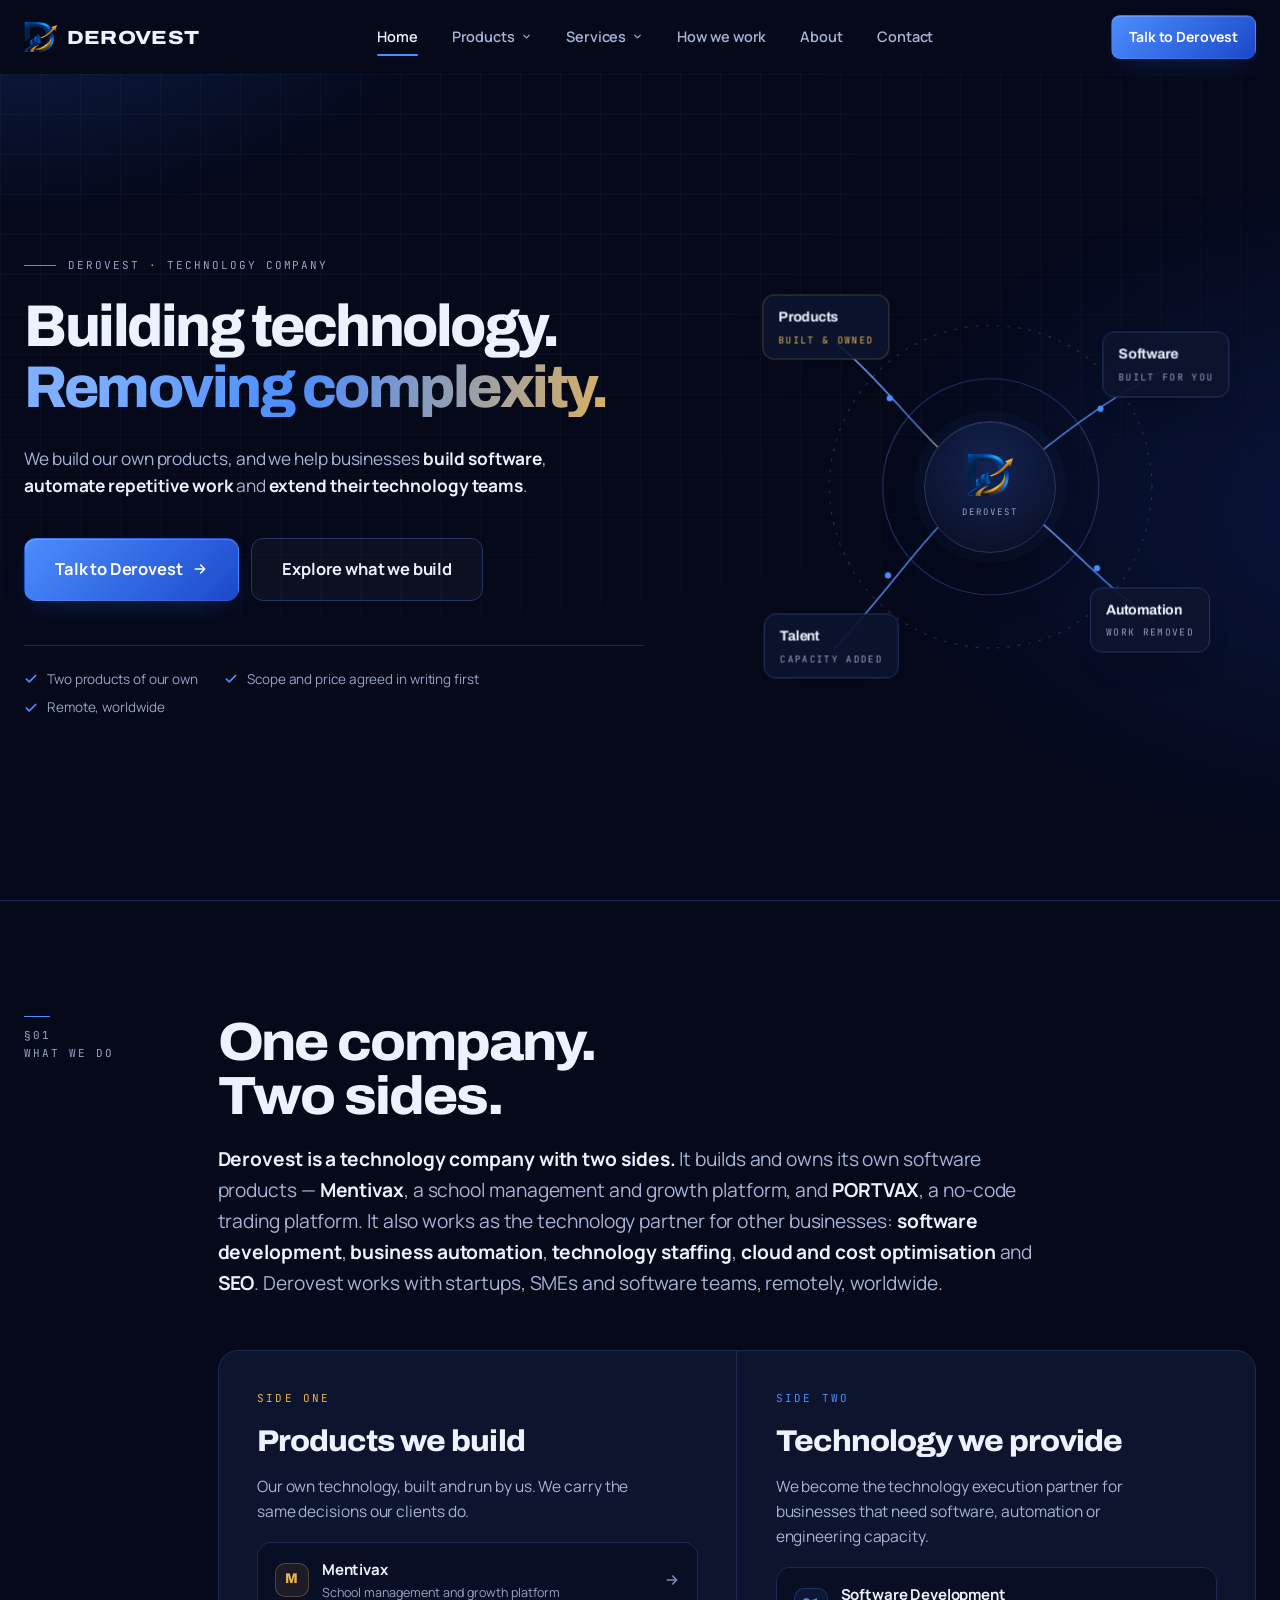
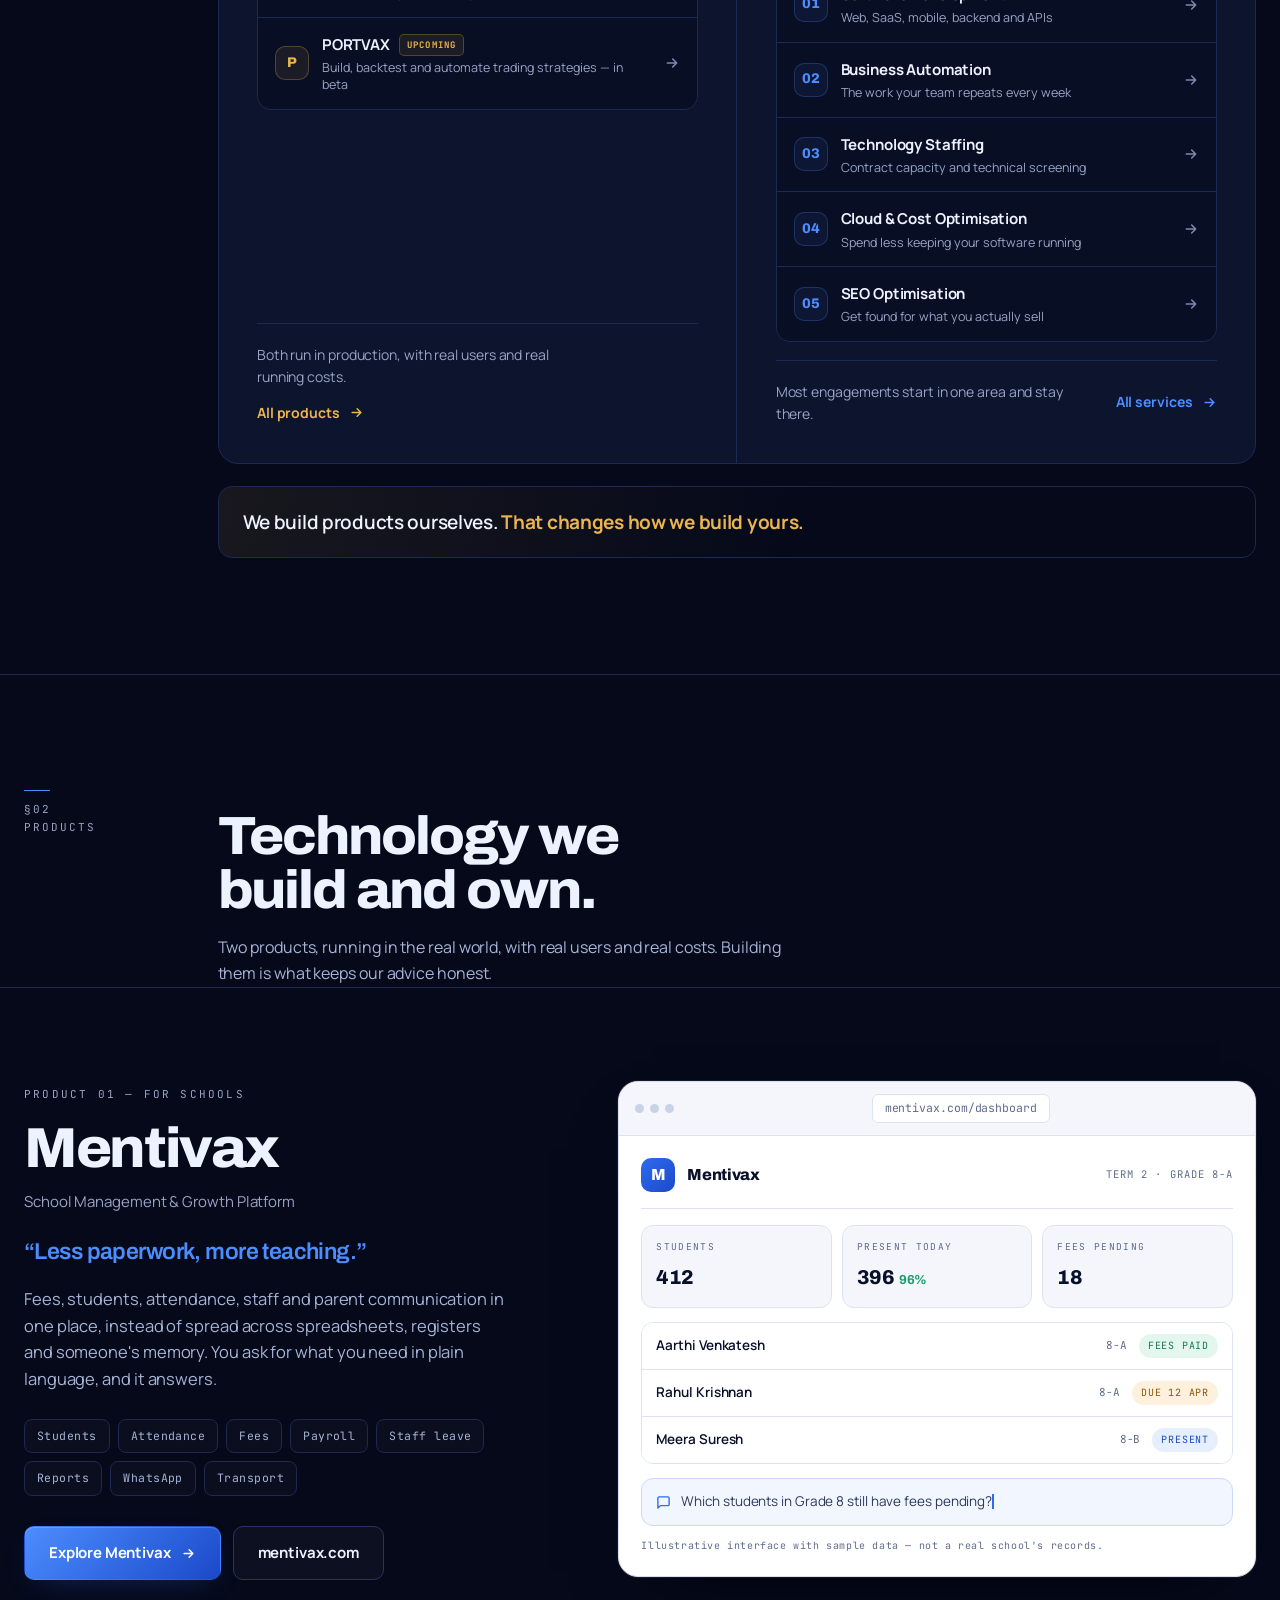
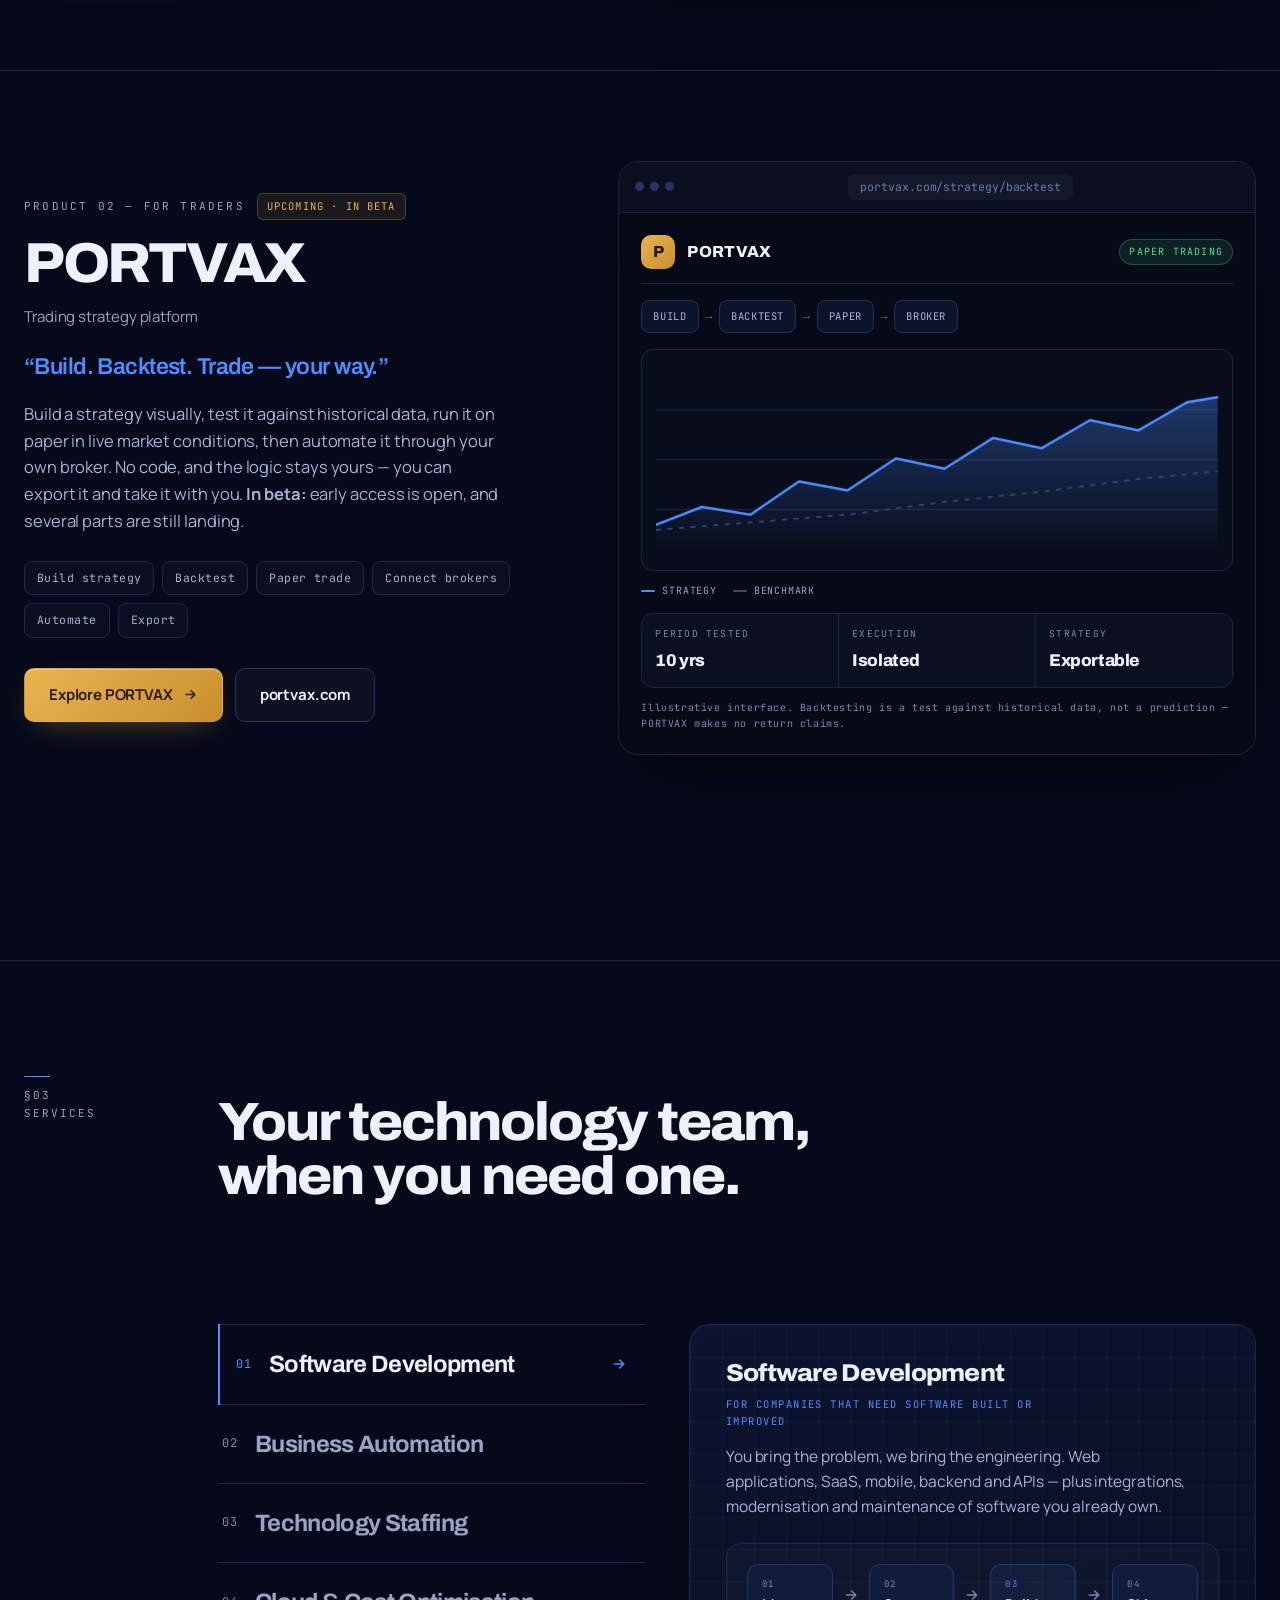
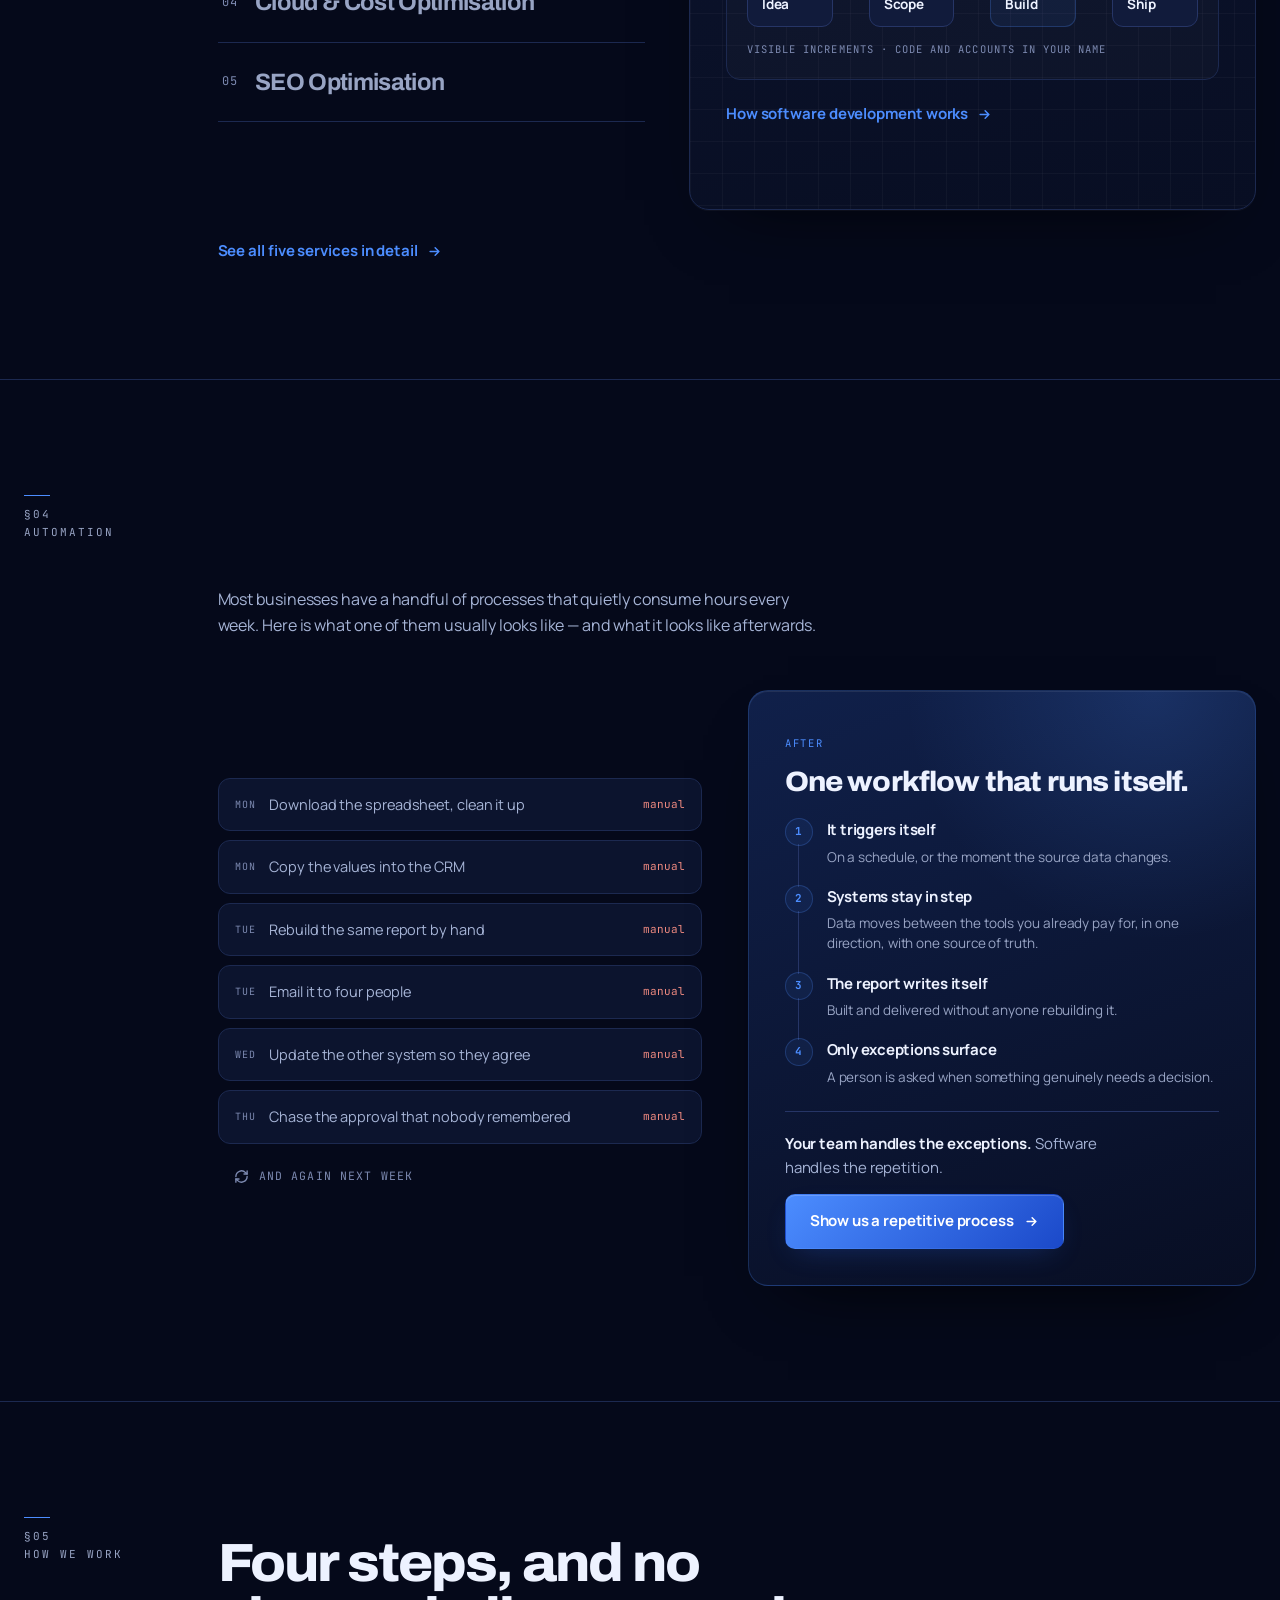
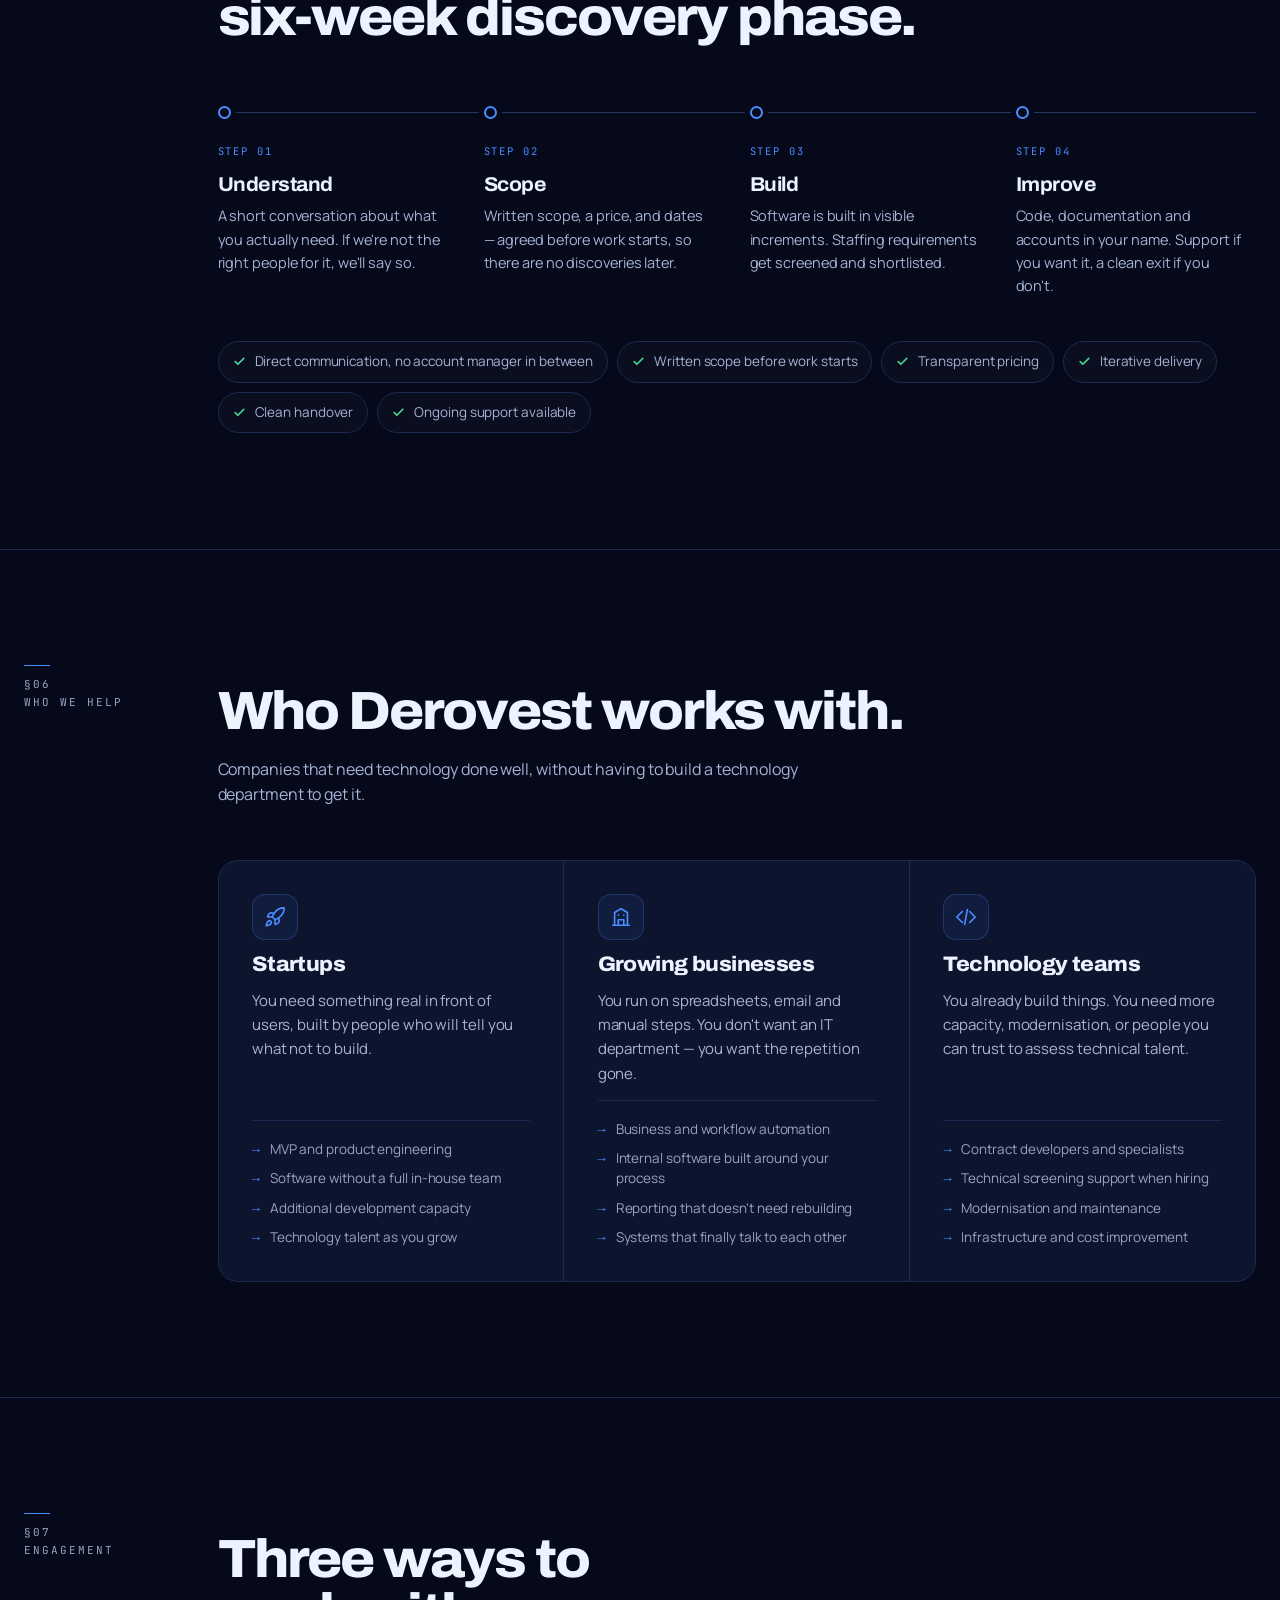
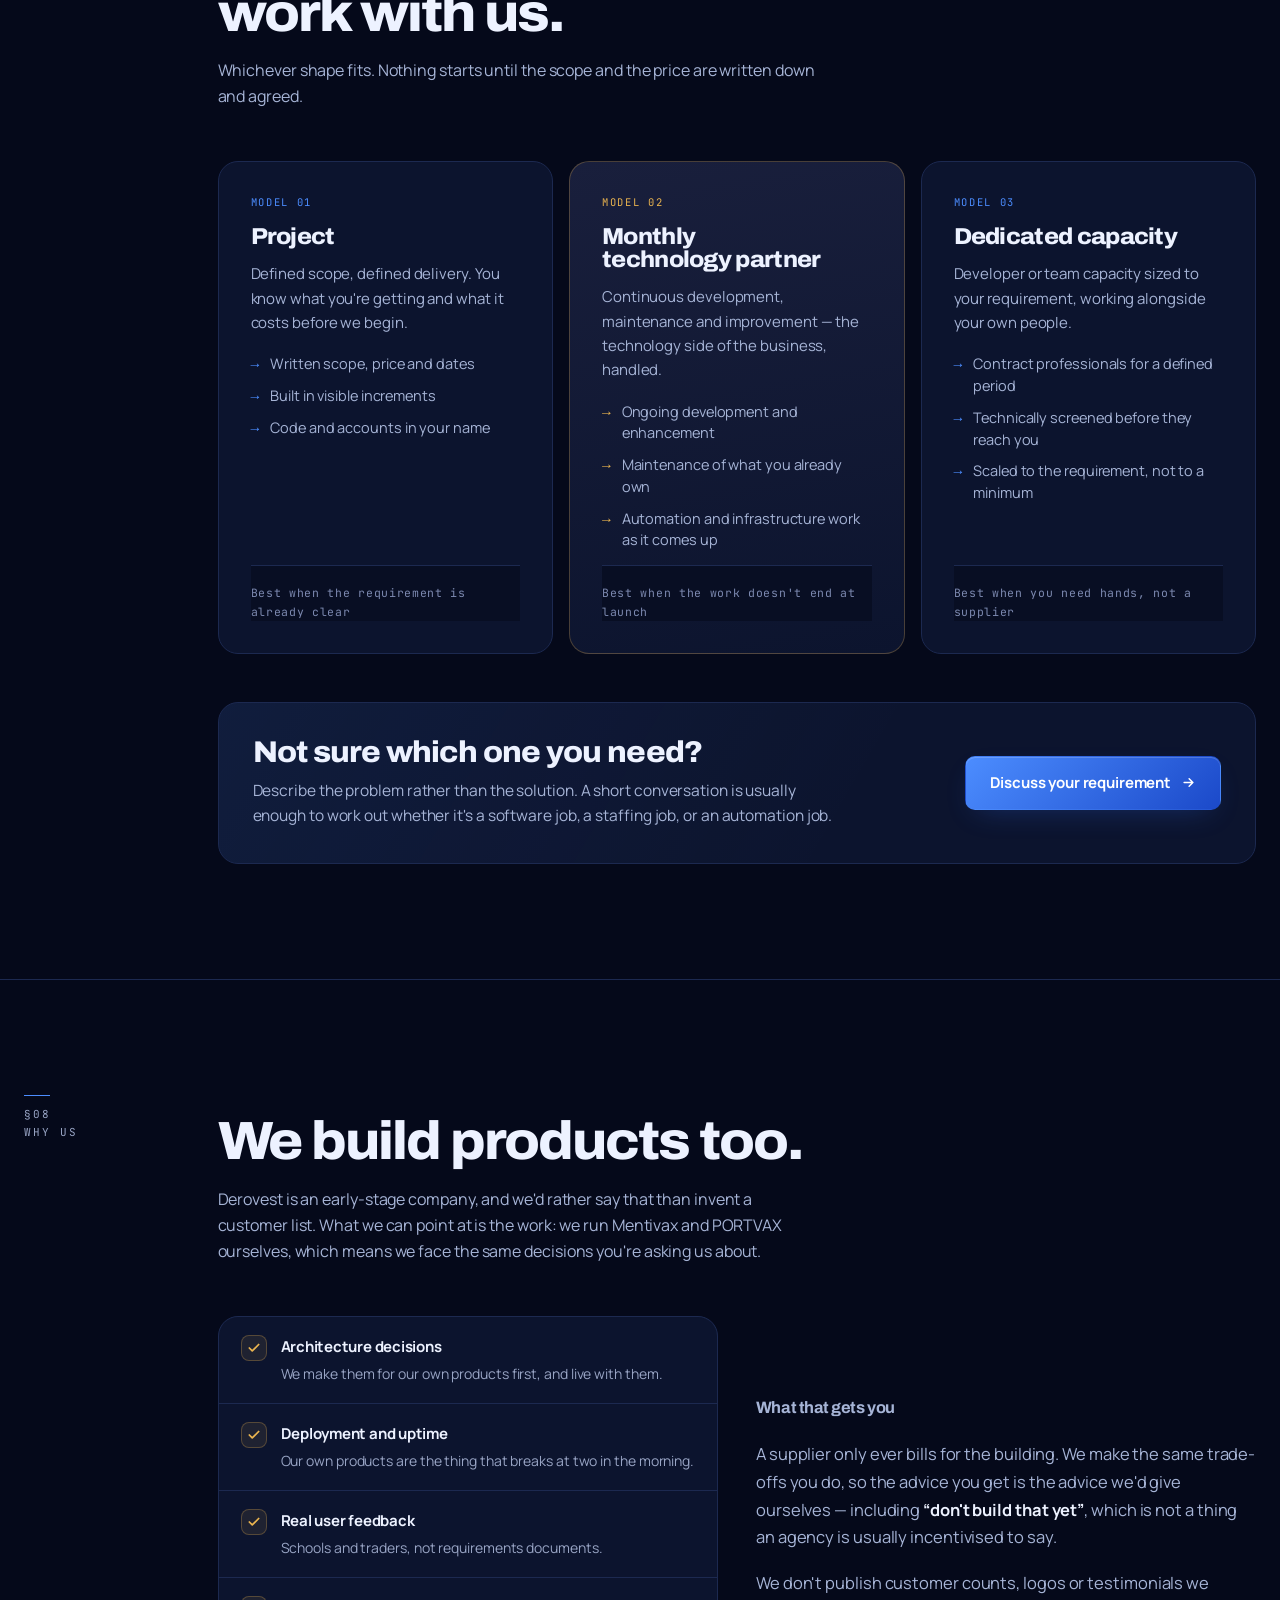
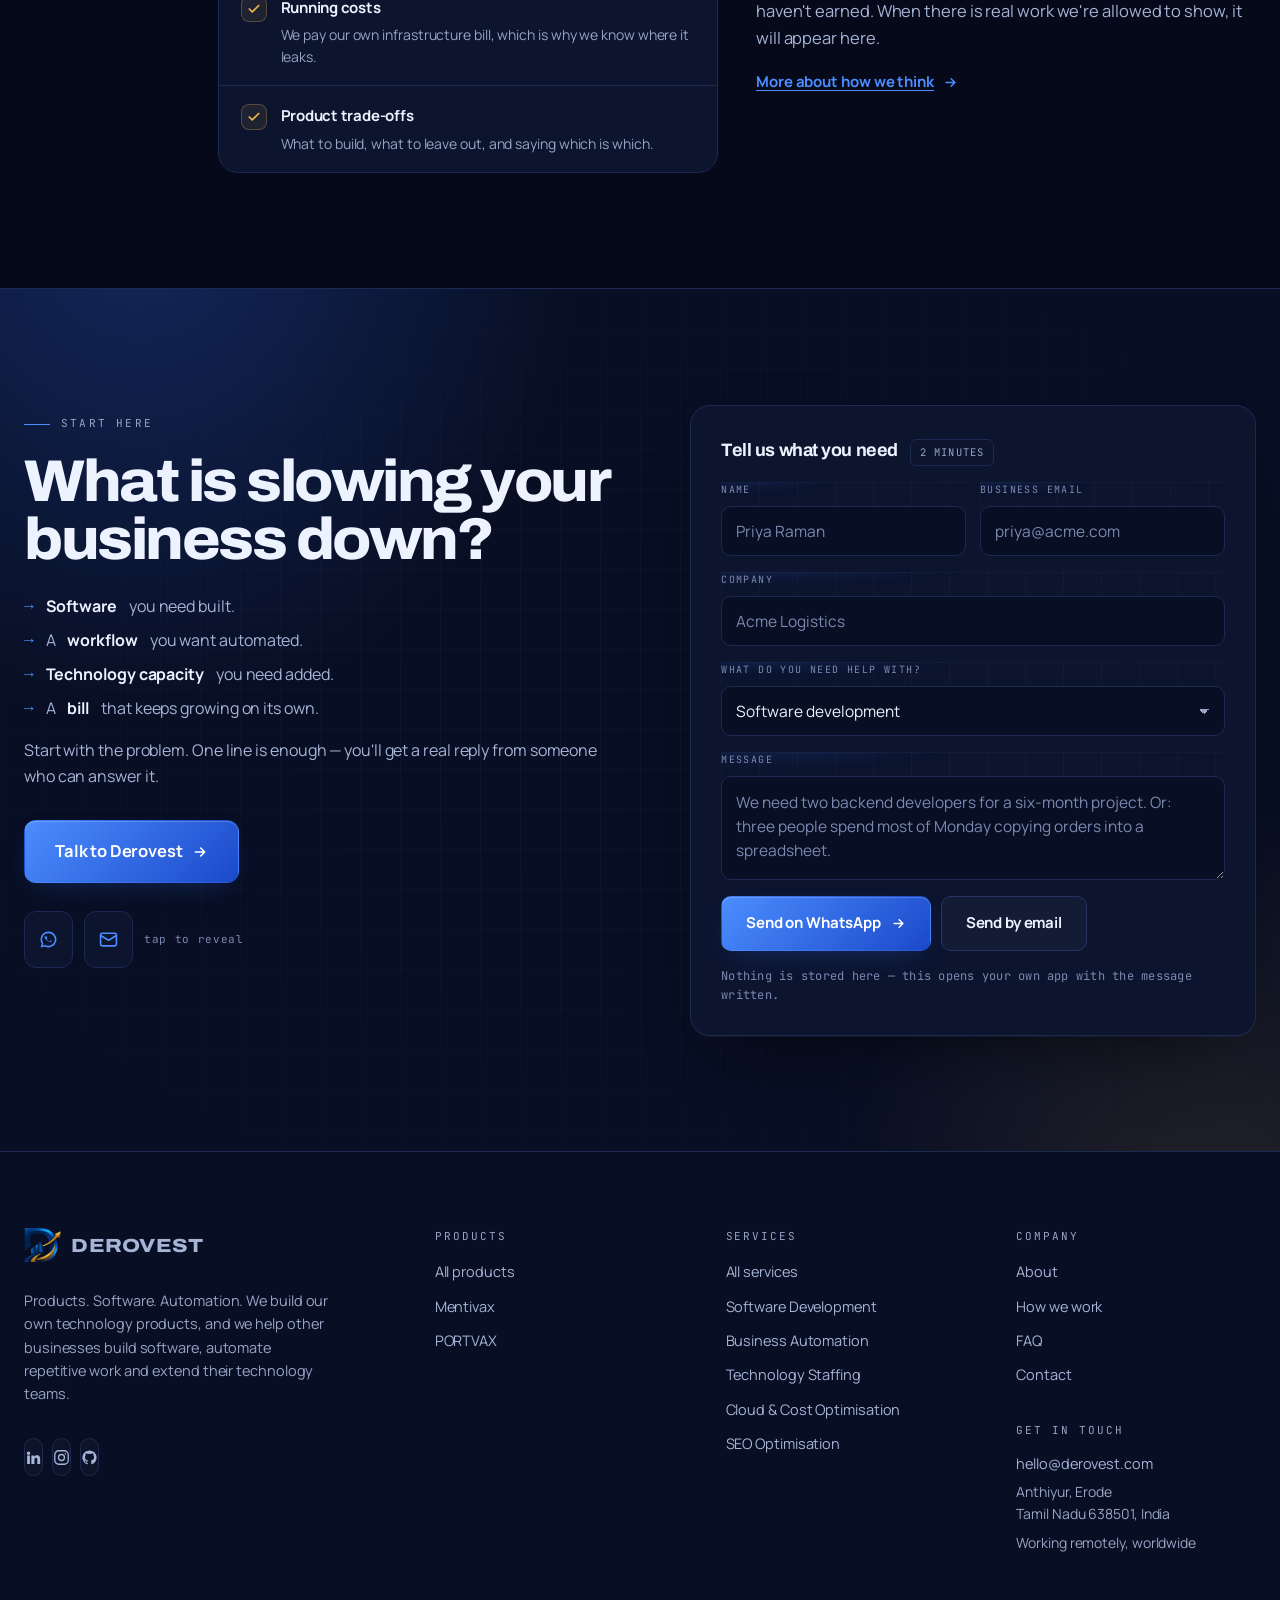
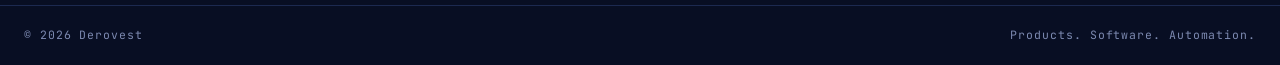
==== commit 1815f793: "Restore Home nav link, mark PORTVAX as upcoming, add a real preview server Three things, reported fr" ====
--- a/index.html
+++ b/index.html
@@ -37,7 +37,7 @@
 
 <link rel="preload" as="font" type="font/woff2" href="/assets/fonts/archivo.woff2?v=de2f1fe817" crossorigin>
 <link rel="preload" as="font" type="font/woff2" href="/assets/fonts/manrope.woff2?v=938c6e8019" crossorigin>
-<link rel="stylesheet" href="/assets/style.css?v=7711b7a851">
+<link rel="stylesheet" href="/assets/style.css?v=30c6980641">
 <noscript><style>.rv,[data-stagger]>*,.auto-task,.auto-pipe .pstep{opacity:1;transform:none}.spine .tick,.timeline::before{transform:scaleX(1)}.dg-bar{transform:scaleY(1)}.mock .equity{stroke-dashoffset:0}.mock .equity-fill{opacity:1}.switch-panels{display:block}.switch-panel{opacity:1;visibility:visible;transform:none;border-bottom:1px solid var(--line)}.switch-list{display:none}</style></noscript>
 <script src="/assets/site.js?v=5abf54484c" defer></script>
 
@@ -507,12 +507,13 @@
   <div class="wrap nav-in">
     <a class="brand" href="/" aria-label="Derovest — home"><img class="mark" src="/assets/logo.png" alt="" width="208" height="190" fetchpriority="high" decoding="async"><b>DEROVEST</b></a>
     <nav class="nav-links" id="nav-links" aria-label="Primary">
+      <a href="/" data-nav="/" aria-current="page">Home</a>
       <div class="nav-item">
         <a href="/products" data-nav="/products">Products <svg width="11" height="11" viewBox="0 0 24 24" fill="none" stroke="currentColor" stroke-width="3" stroke-linecap="round" stroke-linejoin="round" aria-hidden="true"><path d="m6 9 6 6 6-6"/></svg></a>
         <div class="mega">
           <div class="mega-grid mega-2">
             <a class="mega-link" href="/products/mentivax"><span class="ic">M</span><span class="txt"><b>Mentivax</b><span>School management and growth platform. Less paperwork, more teaching.</span></span></a>
-            <a class="mega-link is-gold" href="/products/portvax"><span class="ic">P</span><span class="txt"><b>PORTVAX</b><span>Build, backtest and automate trading strategies — without writing code.</span></span></a>
+            <a class="mega-link is-gold" href="/products/portvax"><span class="ic">P</span><span class="txt"><b>PORTVAX<span class="soon">Upcoming</span></b><span>Build, backtest and automate trading strategies — without writing code. In beta.</span></span></a>
           </div>
           <div class="mega-foot">
             <p>Two products Derovest builds, owns and runs itself.</p>
@@ -644,7 +645,7 @@
             </a></li>
             <li><a href="/products/portvax">
               <span class="ic">P</span>
-              <span><b>PORTVAX</b><small>Build, backtest and automate trading strategies</small></span>
+              <span><b>PORTVAX<span class="soon">Upcoming</span></b><small>Build, backtest and automate trading strategies — in beta</small></span>
               <svg class="arw" width="16" height="16" viewBox="0 0 24 24" fill="none" stroke="currentColor" stroke-width="2.4" stroke-linecap="round" stroke-linejoin="round" aria-hidden="true"><path d="M5 12h14M13 6l6 6-6 6"/></svg>
             </a></li>
           </ul>
@@ -755,11 +756,11 @@
     <article class="show-item" id="portvax">
       <div class="wrap show-in">
         <div class="show-copy rv">
-          <span class="idx">Product 02 — for traders</span>
+          <div class="idx-row"><span class="idx">Product 02 — for traders</span><span class="tag gold">Upcoming · in beta</span></div>
           <h3>PORTVAX</h3>
           <p class="role">Trading strategy platform</p>
           <p class="slogan">“Build. Backtest. Trade — your way.”</p>
-          <p>Build a strategy visually, test it against historical data, run it on paper in live market conditions, then automate it through your own broker. No code, and the logic stays yours — you can export it and take it with you.</p>
+          <p>Build a strategy visually, test it against historical data, run it on paper in live market conditions, then automate it through your own broker. No code, and the logic stays yours — you can export it and take it with you. <b>In beta:</b> early access is open, and several parts are still landing.</p>
           <div class="show-mods">
             <span>Build strategy</span><span>Backtest</span><span>Paper trade</span><span>Connect brokers</span><span>Automate</span><span>Export</span>
           </div>
--- a/assets/style.css
+++ b/assets/style.css
@@ -242,6 +242,17 @@
 .tag.bad{color:var(--bad); border-color:#F08A804D; background:var(--bad-soft)}
 .tag.blue{color:var(--blue); border-color:var(--blue-line); background:var(--blue-soft)}
 .tag.gold{color:var(--gold); border-color:var(--gold-line); background:var(--gold-soft)}
+/* an inline status marker — PORTVAX is in beta, so it is labelled wherever
+   it is listed beside a product that is already running */
+.soon{
+  display:inline-block; margin-left:9px; vertical-align:2px;
+  font-family:"JetBrains Mono",monospace; font-size:9px; font-weight:700;
+  letter-spacing:.13em; text-transform:uppercase; white-space:nowrap;
+  padding:3px 7px; border-radius:5px;
+  background:var(--gold-soft); border:1px solid var(--gold-line); color:var(--gold);
+}
+.idx-row{display:flex; align-items:center; gap:12px; flex-wrap:wrap}
+
 .chips{display:flex; flex-wrap:wrap; gap:7px}
 .chip{
   font-family:"JetBrains Mono",monospace; font-size:11px; letter-spacing:.02em;
@@ -350,7 +361,8 @@
 .mega-link:hover .ic{background:#4C8DFF26; border-color:#4C8DFF66}
 .mega-link.is-gold .ic{background:var(--gold-soft); border-color:var(--gold-line); color:var(--gold)}
 .mega-link .txt b{display:block; font-size:15px; font-weight:700; letter-spacing:-.01em; color:var(--ink)}
-.mega-link .txt span{display:block; margin-top:4px; font-size:13px; line-height:1.45; color:var(--ink-3)}
+/* direct child only: the title line can carry its own inline markers */
+.mega-link .txt > span{display:block; margin-top:4px; font-size:13px; line-height:1.45; color:var(--ink-3)}
 .mega-foot{
   display:flex; align-items:center; justify-content:space-between; gap:14px;
   margin-top:8px; padding:13px 15px; border-radius:12px;
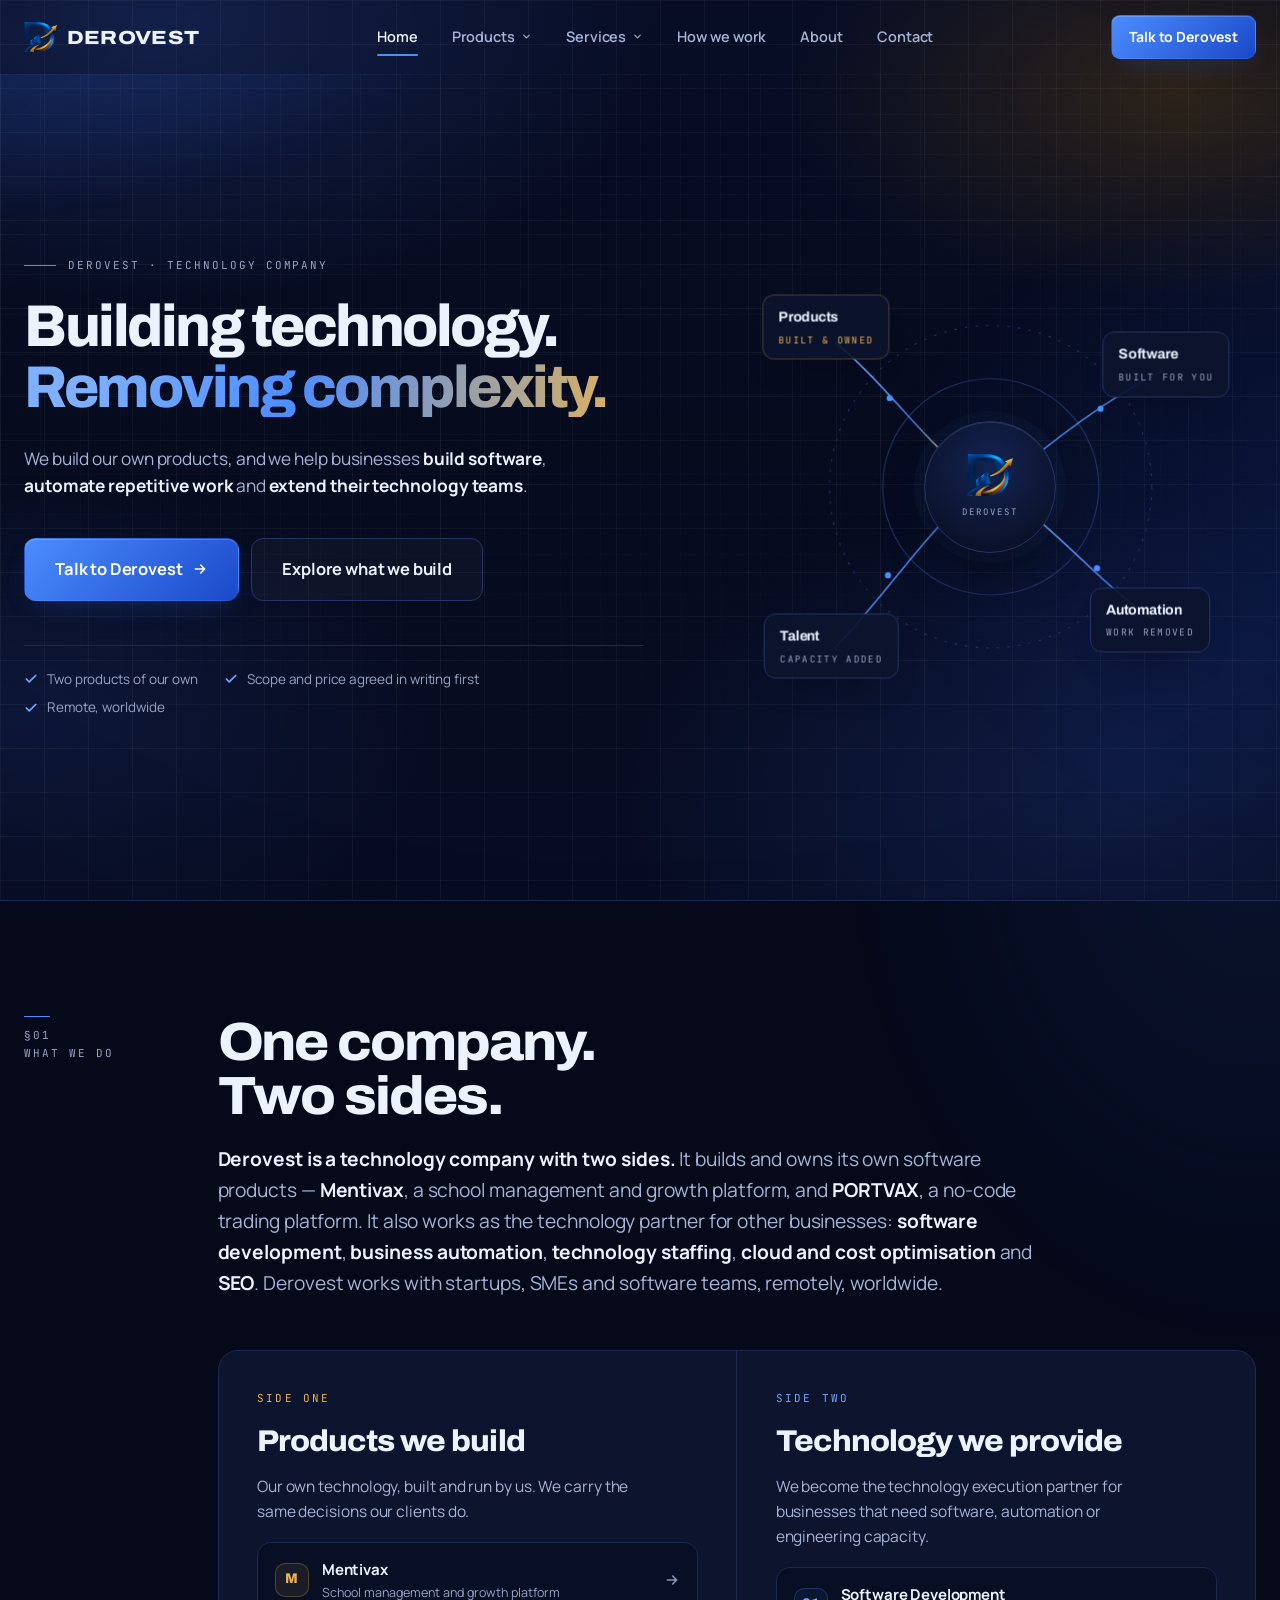
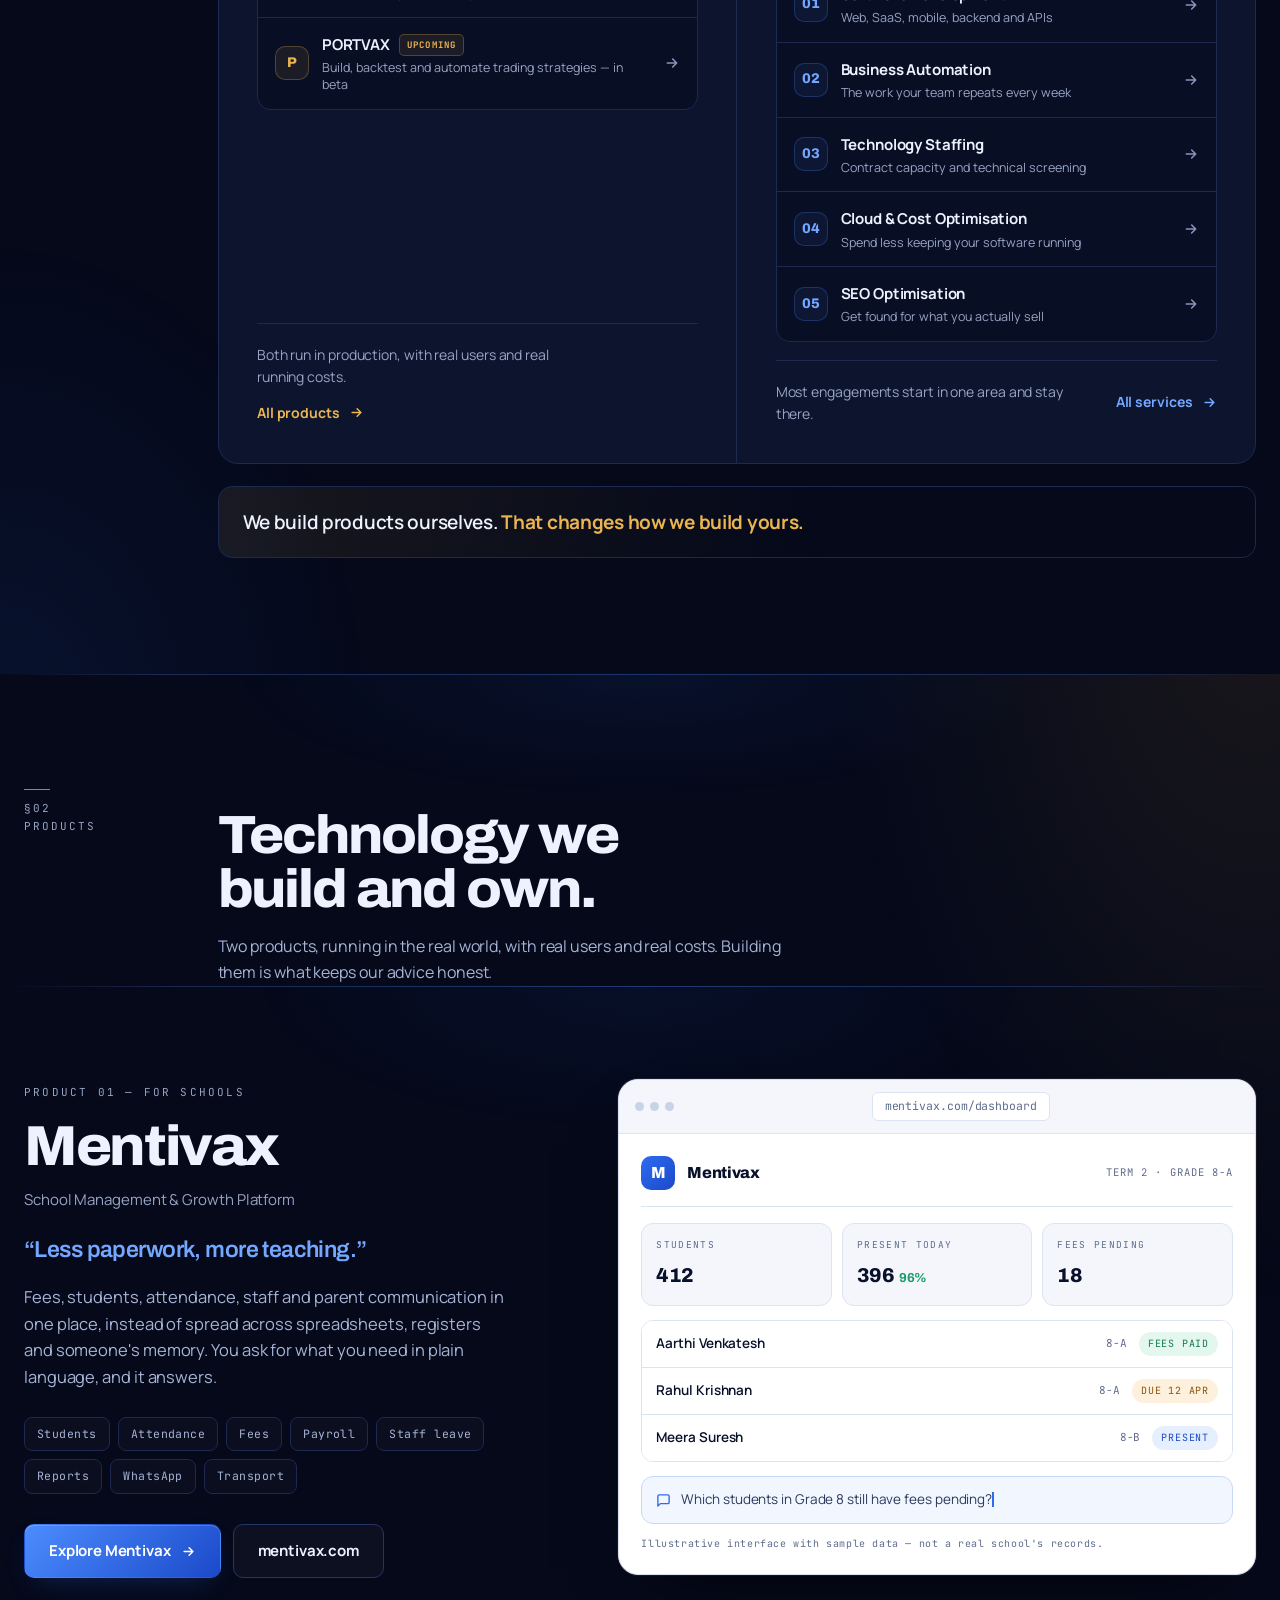
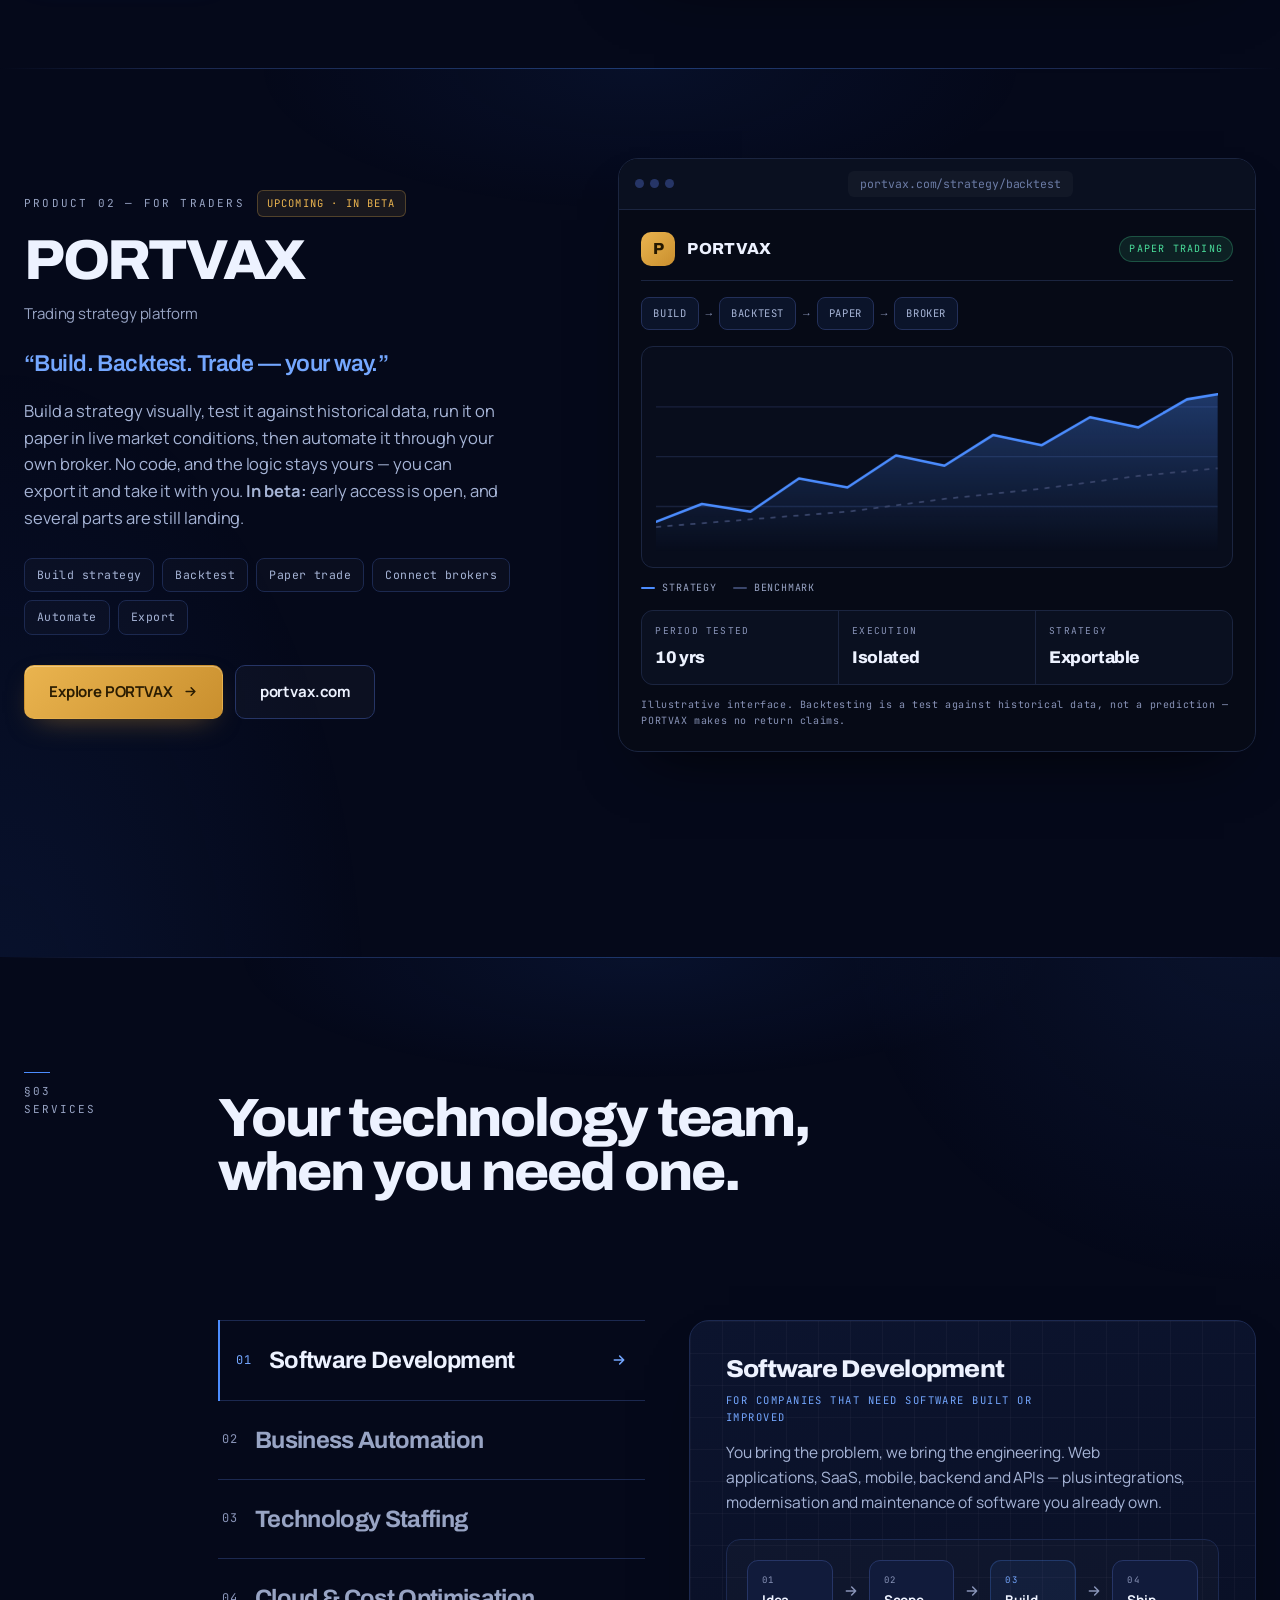
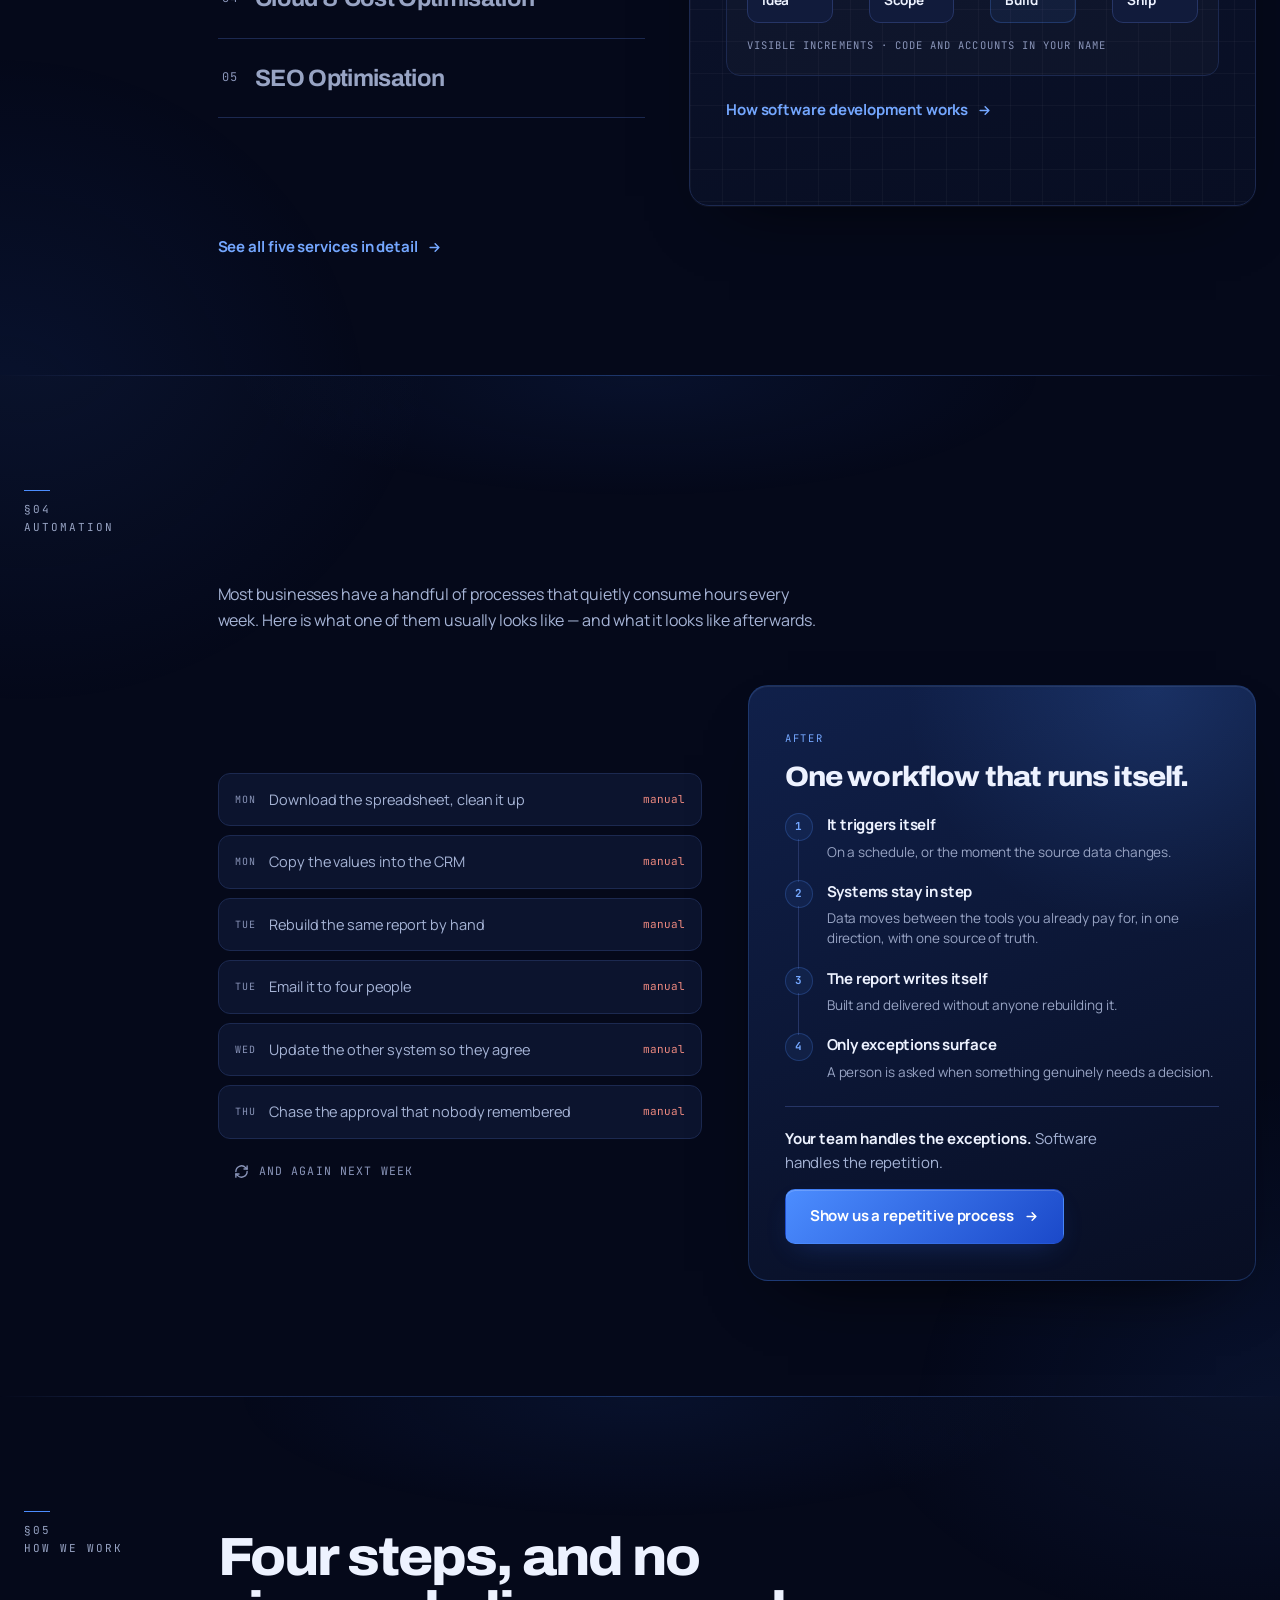
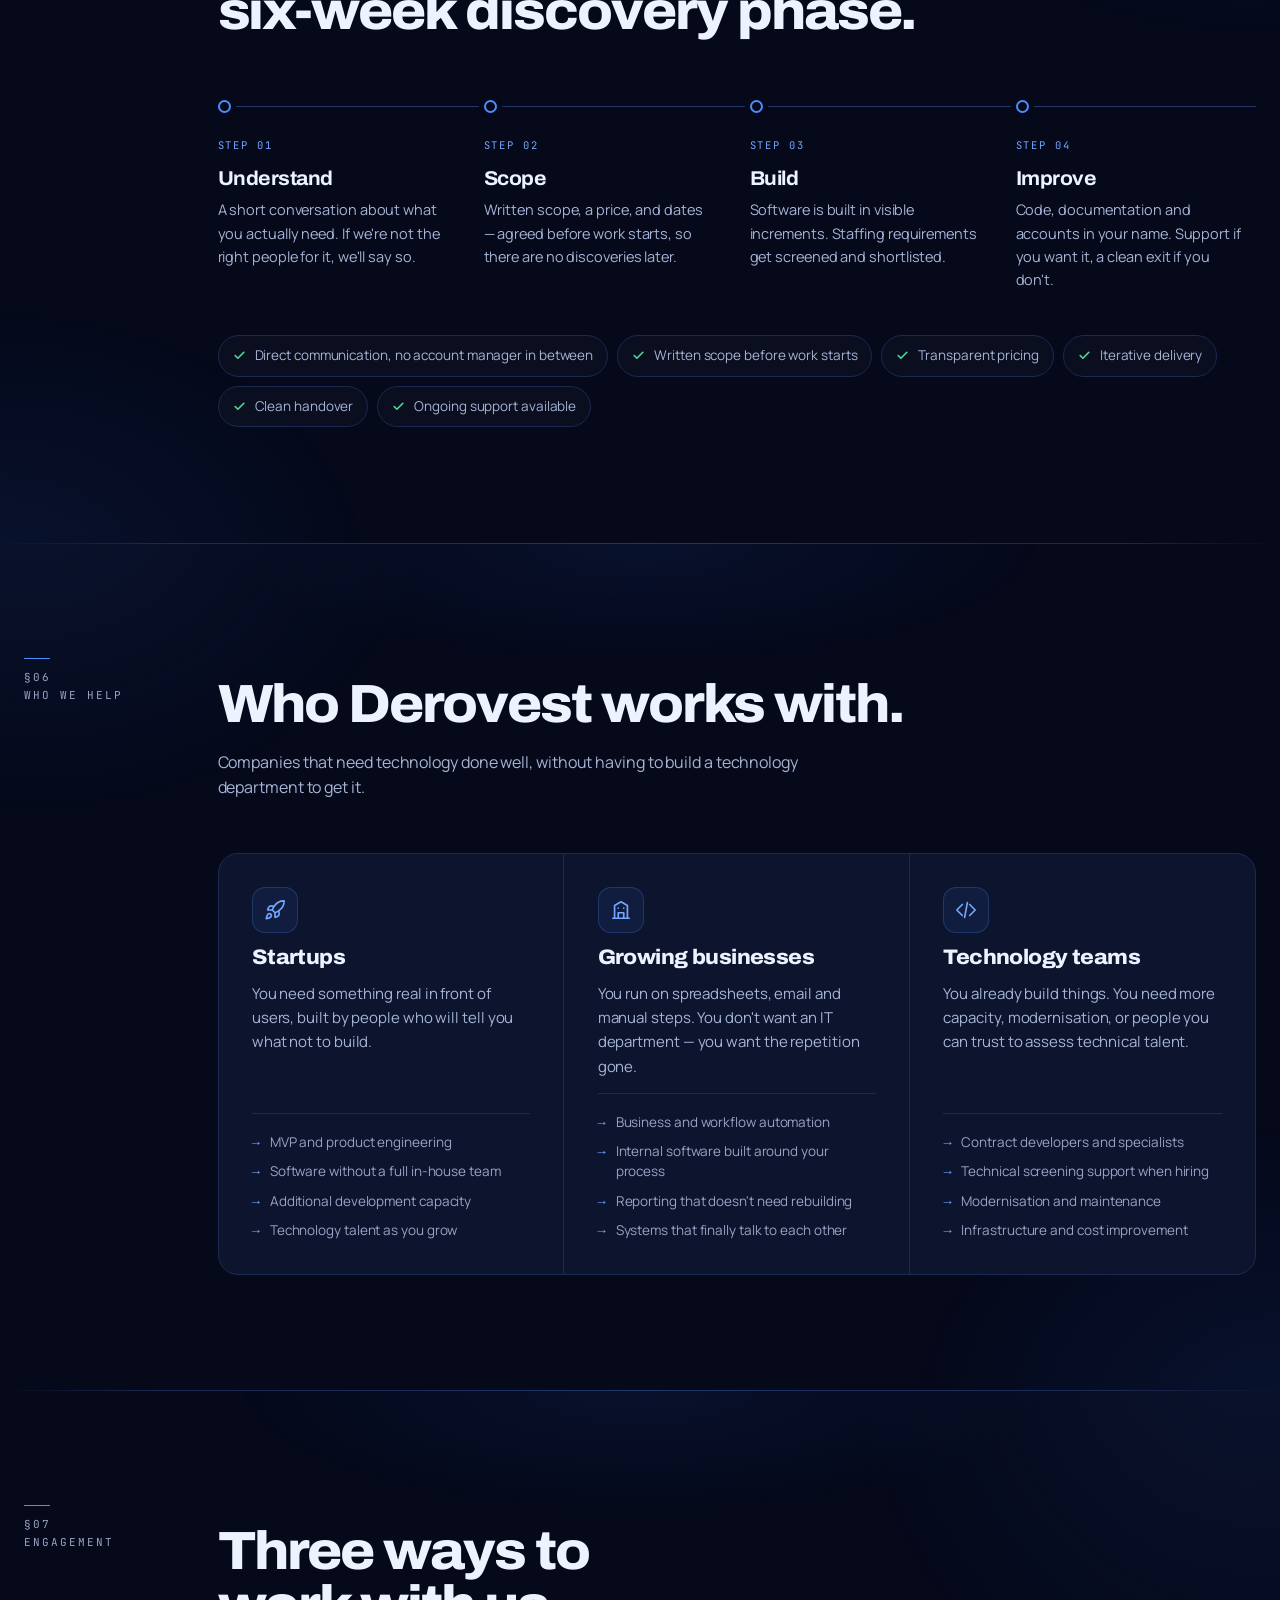
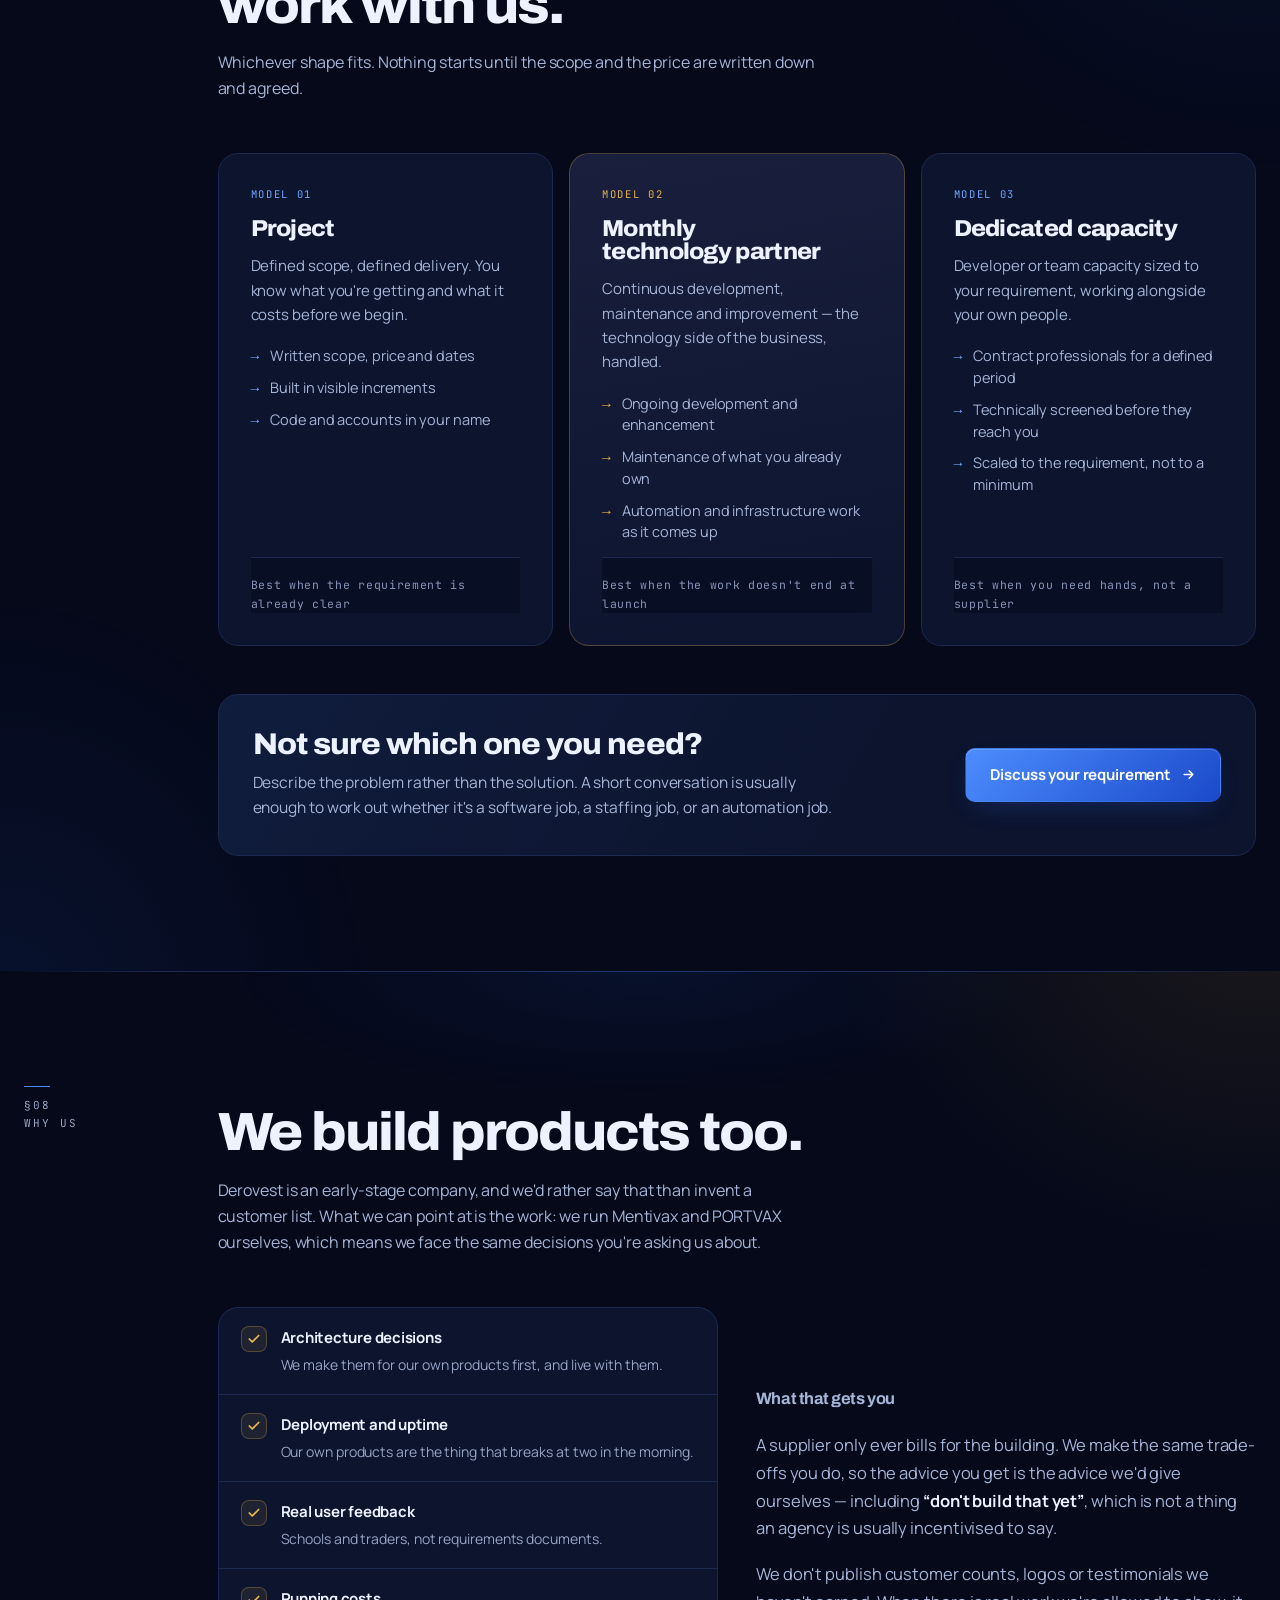
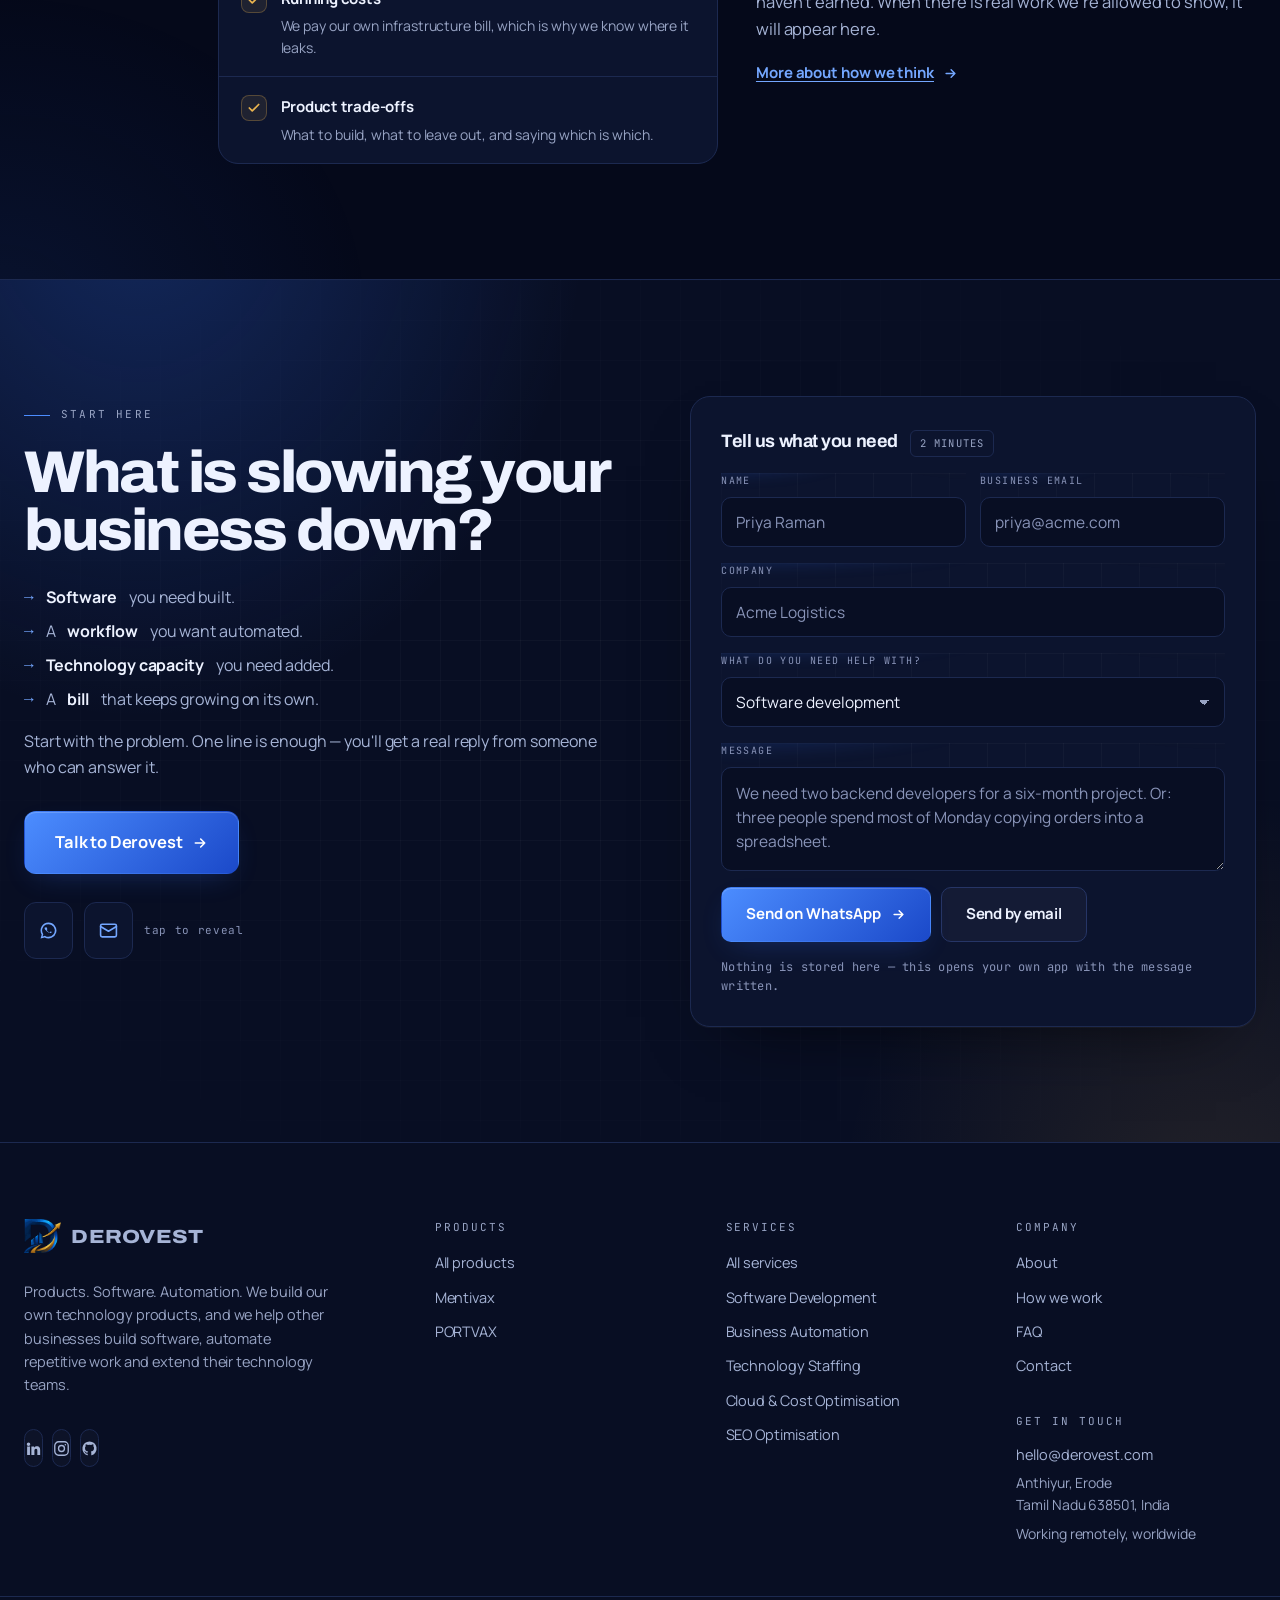
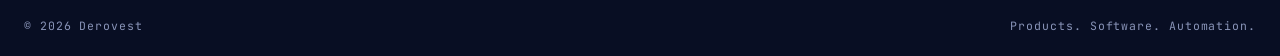
==== commit 3322ee79: "Background system: light the page instead of leaving it flat navy The mid-page sections were a singl" ====
--- a/index.html
+++ b/index.html
@@ -37,7 +37,7 @@
 
 <link rel="preload" as="font" type="font/woff2" href="/assets/fonts/archivo.woff2?v=de2f1fe817" crossorigin>
 <link rel="preload" as="font" type="font/woff2" href="/assets/fonts/manrope.woff2?v=938c6e8019" crossorigin>
-<link rel="stylesheet" href="/assets/style.css?v=30c6980641">
+<link rel="stylesheet" href="/assets/style.css?v=486fae416d">
 <noscript><style>.rv,[data-stagger]>*,.auto-task,.auto-pipe .pstep{opacity:1;transform:none}.spine .tick,.timeline::before{transform:scaleX(1)}.dg-bar{transform:scaleY(1)}.mock .equity{stroke-dashoffset:0}.mock .equity-fill{opacity:1}.switch-panels{display:block}.switch-panel{opacity:1;visibility:visible;transform:none;border-bottom:1px solid var(--line)}.switch-list{display:none}</style></noscript>
 <script src="/assets/site.js?v=5abf54484c" defer></script>
 
--- a/assets/style.css
+++ b/assets/style.css
@@ -54,10 +54,13 @@
   /* ink on ground */
   /* ink-3 and ink-4 are deliberately light for muted text: both clear 4.5:1
      against every surface they are used on, including the deepest panel. */
-  --ink:#EDF2FF;  --ink-2:#A6B4D6;  --ink-3:#98A4C4;  --ink-4:#7C89B0;
+  --ink:#EDF2FF;  --ink-2:#A6B4D6;  --ink-3:#98A4C4;  --ink-4:#8994B8;
 
   /* technology blue */
   --blue:#4C8DFF;  --blue-2:#2F6BF0;  --blue-3:#1B49C9;
+  /* blue as TEXT: lighter, so it clears 4.5:1 over the lit background.
+     --blue stays the brand value for fills, strokes and borders. */
+  --blue-ink:#74A7FF;
   --blue-soft:#4C8DFF14;  --blue-line:#4C8DFF3D;  --blue-glow:#2F6BF055;
   --blue-grad:linear-gradient(135deg,#4C8DFF,#1B49C9);
 
@@ -97,13 +100,12 @@
 
 /* ═══ 3. RESET ═════════════════════════════════════════════════════════ */
 *,*::before,*::after{box-sizing:border-box}
-html{-webkit-text-size-adjust:100%; scroll-padding-top:96px}
+html{-webkit-text-size-adjust:100%; scroll-padding-top:96px; overflow-x:clip}
 body{
   margin:0; background:var(--bg); color:var(--ink);
   font-family:"Manrope","Helvetica Neue",Arial,sans-serif;
   font-size:17px; line-height:1.62; letter-spacing:-.005em;
   -webkit-font-smoothing:antialiased; text-rendering:optimizeLegibility;
-  overflow-x:clip;
 }
 h1,h2,h3,h4{
   font-family:"Archivo","Helvetica Neue",Arial,sans-serif;
@@ -174,6 +176,7 @@
   --line:var(--paper-line); --line-2:#CBD5EC; --panel:var(--paper-2); --panel-2:var(--paper-3);
   --hair:#0A143A0F; --shadow:var(--shadow-paper); --grid-line:#0A143A08;
   --blue-soft:#2F6BF00F; --blue-line:#2F6BF033; --blue:#1B49C9; --blue-2:#1B49C9;
+  --blue-ink:#1B49C9;
   color-scheme:light;
 }
 .band-paper .code-label,.band-paper .kicker{color:var(--paper-ink-3)}
@@ -226,7 +229,7 @@
 /* — inline forward link — */
 .more{
   display:inline-flex; align-items:center; gap:9px; text-decoration:none;
-  font-weight:700; font-size:15px; color:var(--blue); width:fit-content;
+  font-weight:700; font-size:15px; color:var(--blue-ink); width:fit-content;
 }
 .more svg{transition:transform var(--t) var(--ease)}
 .more:hover svg{transform:translateX(4px)}
@@ -240,7 +243,7 @@
 }
 .tag.good{color:var(--good); border-color:#4ADE9B4D; background:var(--good-soft)}
 .tag.bad{color:var(--bad); border-color:#F08A804D; background:var(--bad-soft)}
-.tag.blue{color:var(--blue); border-color:var(--blue-line); background:var(--blue-soft)}
+.tag.blue{color:var(--blue-ink); border-color:var(--blue-line); background:var(--blue-soft)}
 .tag.gold{color:var(--gold); border-color:var(--gold-line); background:var(--gold-soft)}
 /* an inline status marker — PORTVAX is in beta, so it is labelled wherever
    it is listed beside a product that is already running */
@@ -354,7 +357,7 @@
 .mega-link:hover{background:#FFFFFF0A}
 .mega-link .ic{
   width:38px; height:38px; border-radius:11px; display:grid; place-items:center; flex:none;
-  background:var(--blue-soft); border:1px solid var(--blue-line); color:var(--blue);
+  background:var(--blue-soft); border:1px solid var(--blue-line); color:var(--blue-ink);
   font-family:"Archivo",sans-serif; font-weight:800; font-size:15px;
   transition:background var(--t) ease, border-color var(--t) ease;
 }
@@ -404,7 +407,7 @@
     border-bottom:1px solid var(--line);
   }
   .nav-links a[aria-current="page"]::after{left:4px; right:auto; width:22px; bottom:8px}
-  .nav-item > a svg{margin-left:auto; color:var(--blue)}
+  .nav-item > a svg{margin-left:auto; color:var(--blue-ink)}
   .nav-item{display:flex; flex-direction:column}
   .mega{
     position:static; transform:none; opacity:1; visibility:visible; pointer-events:auto;
@@ -424,7 +427,7 @@
   }
   .nav-mob-meta a{font-family:"JetBrains Mono",monospace; font-size:11.5px; letter-spacing:.1em;
     text-transform:uppercase; color:var(--ink-3); text-decoration:none}
-  .nav-mob-meta a:hover{color:var(--blue)}
+  .nav-mob-meta a:hover{color:var(--blue-ink)}
 }
 @media (min-width:1061px){ .nav-mob-cta,.nav-mob-meta{display:none} }
 @media (max-width:420px){ :root{--gutter:18px} }
@@ -469,18 +472,18 @@
   border:1px solid var(--line); background:#FFFFFF06; color:var(--ink-3);
   transition:color var(--t) ease, border-color var(--t) ease, background var(--t) ease, transform var(--t) var(--ease);
 }
-.foot-social a:hover{color:var(--blue); border-color:var(--blue-line); background:var(--blue-soft); transform:translateY(-2px)}
+.foot-social a:hover{color:var(--blue-ink); border-color:var(--blue-line); background:var(--blue-soft); transform:translateY(-2px)}
 .foot-col{display:flex; flex-direction:column; gap:11px; min-width:0}
 .foot-col .code-label{margin-bottom:3px}
 .foot-col a{text-decoration:none; color:var(--ink-2); font-size:14.5px; width:fit-content;
   transition:color var(--t-fast) ease}
-.foot-col a:hover{color:var(--blue)}
+.foot-col a:hover{color:var(--blue-ink)}
 .foot-contact{
   display:flex; flex-direction:column; gap:6px; margin-top:24px;
   font-size:14px; color:var(--ink-3); line-height:1.6;
 }
 .foot-contact a{color:var(--ink-2); text-decoration:none}
-.foot-contact a:hover{color:var(--blue)}
+.foot-contact a:hover{color:var(--blue-ink)}
 .foot-bottom{
   position:relative; border-top:1px solid var(--line); padding-block:20px;
   display:flex; flex-wrap:wrap; gap:10px 20px; align-items:center;
@@ -540,7 +543,7 @@
   display:inline-flex; align-items:center; gap:9px;
   font-size:13.5px; color:var(--ink-3); line-height:1.4;
 }
-.hero-proof svg{color:var(--blue); flex:none}
+.hero-proof svg{color:var(--blue-ink); flex:none}
 
 /* ── the branch diagram ────────────────────────────────────────────────
    Origin mark → four branches. Plain SVG in the document, animated with
@@ -625,7 +628,7 @@
   text-transform:uppercase; color:var(--ink-3);
 }
 .side-build .side-num{color:var(--gold)}
-.side-serve .side-num{color:var(--blue)}
+.side-serve .side-num{color:var(--blue-ink)}
 .side h3{font-size:clamp(23px,2.4vw,30px); font-weight:800; letter-spacing:-.032em}
 .side > p{color:var(--ink-2); font-size:15.5px; max-width:44ch}
 .side-list{list-style:none; display:flex; flex-direction:column; gap:1px;
@@ -639,14 +642,14 @@
 .side-list .ic{
   width:34px; height:34px; border-radius:10px; display:grid; place-items:center;
   font-family:"Archivo",sans-serif; font-weight:800; font-size:14px; flex:none;
-  background:var(--blue-soft); border:1px solid var(--blue-line); color:var(--blue);
+  background:var(--blue-soft); border:1px solid var(--blue-line); color:var(--blue-ink);
 }
 .side-build .side-list .ic{background:var(--gold-soft); border-color:var(--gold-line); color:var(--gold)}
 .side-list b{display:block; font-size:15px; font-weight:700; letter-spacing:-.01em}
 .side-list small{display:block; margin-top:2px; font-size:12.5px; color:var(--ink-3); line-height:1.4;
   font-weight:400; letter-spacing:0}
 .side-list .arw{color:var(--ink-4); transition:transform var(--t) var(--ease), color var(--t) ease}
-.side-list a:hover .arw{color:var(--blue); transform:translateX(3px)}
+.side-list a:hover .arw{color:var(--blue-ink); transform:translateX(3px)}
 .side-build .side-list a:hover .arw{color:var(--gold)}
 .side-foot{
   display:flex; flex-wrap:wrap; align-items:center; gap:14px;
@@ -690,7 +693,7 @@
 .show-copy .role{margin-top:14px; font-size:15px; color:var(--ink-3)}
 .show-copy .slogan{
   margin-top:18px; font-family:"Archivo",sans-serif; font-weight:600;
-  font-size:clamp(18px,1.8vw,23px); letter-spacing:-.025em; color:var(--blue);
+  font-size:clamp(18px,1.8vw,23px); letter-spacing:-.025em; color:var(--blue-ink);
 }
 .show-copy > p{margin-top:16px; color:var(--ink-2); font-size:16.5px; max-width:48ch}
 .show-mods{display:flex; flex-wrap:wrap; gap:8px; margin-top:26px}
@@ -840,7 +843,7 @@
   font-family:"JetBrains Mono",monospace; font-size:12px; letter-spacing:.14em;
   color:var(--ink-4); transition:color var(--t) ease;
 }
-.switch-btn[aria-selected="true"] .n{color:var(--blue)}
+.switch-btn[aria-selected="true"] .n{color:var(--blue-ink)}
 .switch-btn .t{
   font-family:"Archivo",sans-serif; font-weight:700; font-size:clamp(18px,1.85vw,24px);
   letter-spacing:-.028em; color:var(--ink-3); transition:color var(--t) ease; min-width:0;
@@ -848,7 +851,7 @@
 .switch-btn:hover .t{color:var(--ink-2)}
 .switch-btn[aria-selected="true"] .t{color:var(--ink)}
 .switch-btn .arw{color:var(--ink-4); opacity:0; transition:opacity var(--t) ease, transform var(--t) var(--ease)}
-.switch-btn[aria-selected="true"] .arw{opacity:1; color:var(--blue)}
+.switch-btn[aria-selected="true"] .arw{opacity:1; color:var(--blue-ink)}
 .switch-foot{margin-top:26px}
 
 .switch-stage{
@@ -872,7 +875,7 @@
 .switch-panel h3{font-size:clamp(20px,1.9vw,25px); font-weight:800; letter-spacing:-.03em}
 .switch-panel .for{
   margin-top:10px; font-family:"JetBrains Mono",monospace; font-size:10.5px;
-  letter-spacing:.14em; text-transform:uppercase; color:var(--blue);
+  letter-spacing:.14em; text-transform:uppercase; color:var(--blue-ink);
 }
 .switch-panel > p{margin-top:14px; color:var(--ink-2); font-size:15.5px; max-width:52ch}
 .switch-panel .more{margin-top:22px}
@@ -889,7 +892,7 @@
   text-transform:uppercase; color:var(--ink-4)}
 .dg-step .v{font-size:13.5px; font-weight:700; color:var(--ink); letter-spacing:-.01em; line-height:1.3}
 .dg-step.on{border-color:var(--blue-line); background:var(--blue-soft)}
-.dg-step.on .l{color:var(--blue)}
+.dg-step.on .l{color:var(--blue-ink)}
 .dg-step.gold{border-color:var(--gold-line); background:var(--gold-soft)}
 .dg-step.gold .l{color:var(--gold)}
 .dg-arrow{color:var(--ink-4); flex:none}
@@ -943,7 +946,7 @@
   background:radial-gradient(70% 60% at 80% 0%, #4C8DFF2E, transparent 70%);
 }
 .auto-after .k{font-family:"JetBrains Mono",monospace; font-size:10.5px; letter-spacing:.18em;
-  text-transform:uppercase; color:var(--blue)}
+  text-transform:uppercase; color:var(--blue-ink)}
 .auto-after h3{margin-top:14px; font-size:clamp(22px,2.2vw,28px); font-weight:800; letter-spacing:-.03em}
 .auto-pipe{display:flex; flex-direction:column; gap:0; margin-top:22px}
 .auto-pipe .pstep{
@@ -957,7 +960,7 @@
 .auto-pipe .pstep:last-child::before{display:none}
 .auto-pipe .dot{
   width:28px; height:28px; border-radius:50%; display:grid; place-items:center; flex:none;
-  background:var(--blue-soft); border:1px solid var(--blue-line); color:var(--blue);
+  background:var(--blue-soft); border:1px solid var(--blue-line); color:var(--blue-ink);
   font-family:"JetBrains Mono",monospace; font-size:11px; font-weight:700; position:relative; z-index:1;
 }
 .auto-pipe .txt b{display:block; font-size:15px; font-weight:700; letter-spacing:-.015em}
@@ -986,7 +989,7 @@
   background:var(--bg); border:2px solid var(--blue); box-shadow:0 0 0 5px var(--bg);
 }
 .tl-step .n{font-family:"JetBrains Mono",monospace; font-size:10.5px; letter-spacing:.18em;
-  text-transform:uppercase; color:var(--blue)}
+  text-transform:uppercase; color:var(--blue-ink)}
 .tl-step h3{margin-top:12px; font-size:20px; font-weight:700; letter-spacing:-.025em}
 .tl-step p{margin-top:10px; color:var(--ink-2); font-size:14.5px; line-height:1.6; padding-right:10px}
 @media (max-width:900px){
@@ -1022,7 +1025,7 @@
 .aud-card:hover::before{opacity:1}
 .aud-card .ic{
   width:46px; height:46px; border-radius:13px; display:grid; place-items:center;
-  border:1px solid var(--blue-line); background:var(--blue-soft); color:var(--blue);
+  border:1px solid var(--blue-line); background:var(--blue-soft); color:var(--blue-ink);
   transition:transform var(--t-slow) var(--ease);
 }
 .aud-card:hover .ic{transform:translateY(-3px)}
@@ -1031,7 +1034,7 @@
 .aud-card ul{list-style:none; display:flex; flex-direction:column; gap:9px;
   margin-top:auto; padding-top:18px; border-top:1px solid var(--line)}
 .aud-card li{display:flex; gap:10px; font-size:13.5px; color:var(--ink-3); line-height:1.5}
-.aud-card li::before{content:"→"; color:var(--blue); flex:none; font-family:"JetBrains Mono",monospace}
+.aud-card li::before{content:"→"; color:var(--blue-ink); flex:none; font-family:"JetBrains Mono",monospace}
 
 
 /* ═══ 14. ENGAGEMENT MODELS ════════════════════════════════════════════ */
@@ -1047,13 +1050,13 @@
 .model:hover{border-color:var(--blue-line); transform:translateY(-3px); box-shadow:var(--shadow-lift)}
 .model.lead{border-color:var(--gold-line); background:linear-gradient(170deg,#191F3C,var(--panel))}
 .model .k{font-family:"JetBrains Mono",monospace; font-size:10.5px; letter-spacing:.16em;
-  text-transform:uppercase; color:var(--blue)}
+  text-transform:uppercase; color:var(--blue-ink)}
 .model.lead .k{color:var(--gold)}
 .model h3{font-size:23px; font-weight:800; letter-spacing:-.03em}
 .model > p{color:var(--ink-2); font-size:15px}
 .model ul{list-style:none; display:flex; flex-direction:column; gap:10px; margin-top:4px}
 .model li{display:flex; gap:11px; font-size:14.5px; color:var(--ink-2); line-height:1.5}
-.model li::before{content:"→"; color:var(--blue); flex:none; font-family:"JetBrains Mono",monospace}
+.model li::before{content:"→"; color:var(--blue-ink); flex:none; font-family:"JetBrains Mono",monospace}
 .model.lead li::before{color:var(--gold)}
 .model .foot{margin-top:auto; padding-top:18px; border-top:1px solid var(--line);
   font-family:"JetBrains Mono",monospace; font-size:11.5px; color:var(--ink-4); letter-spacing:.06em}
@@ -1095,7 +1098,7 @@
 .cta-in h2{font-size:clamp(32px,4.6vw,60px); letter-spacing:-.042em; line-height:.98}
 .cta-lines{display:flex; flex-direction:column; gap:10px; margin-top:26px; max-width:46ch}
 .cta-lines span{display:flex; gap:12px; font-size:16px; color:var(--ink-2); line-height:1.5}
-.cta-lines span::before{content:"→"; color:var(--blue); font-family:"JetBrains Mono",monospace; flex:none}
+.cta-lines span::before{content:"→"; color:var(--blue-ink); font-family:"JetBrains Mono",monospace; flex:none}
 .cta-lines b{color:var(--ink); font-weight:700}
 .cta-row{display:flex; flex-wrap:wrap; gap:12px; margin-top:30px}
 
@@ -1108,7 +1111,7 @@
              background var(--t) ease;
 }
 .direct a:hover{border-color:var(--blue-line); background:var(--panel-2)}
-.direct svg{color:var(--blue); flex:none}
+.direct svg{color:var(--blue-ink); flex:none}
 .direct .txt{display:grid; grid-template-columns:0fr; overflow:hidden; opacity:0;
   transition:grid-template-columns .4s var(--ease), opacity .4s var(--ease)}
 .direct .txt > span{min-width:0; overflow:hidden; white-space:nowrap}
@@ -1156,7 +1159,7 @@
 }
 .form-actions{display:flex; flex-wrap:wrap; gap:10px; align-items:center}
 .form-note{font-family:"JetBrains Mono",monospace; font-size:12px; color:var(--ink-4); letter-spacing:.02em; line-height:1.6}
-.form-note a{color:var(--blue); text-decoration:underline; text-underline-offset:2px}
+.form-note a{color:var(--blue-ink); text-decoration:underline; text-underline-offset:2px}
 
 
 /* ═══ 18. INNER-PAGE FURNITURE ═════════════════════════════════════════ */
@@ -1215,7 +1218,7 @@
 .facts li{display:grid; grid-template-columns:auto minmax(0,1fr); gap:12px; align-items:start;
   padding:14px 18px; border-bottom:1px solid var(--line); font-size:14.5px; color:var(--ink-2); line-height:1.5}
 .facts li:last-child{border-bottom:0}
-.facts li svg{color:var(--blue); flex:none; margin-top:3px}
+.facts li svg{color:var(--blue-ink); flex:none; margin-top:3px}
 .facts li b{color:var(--ink); font-weight:700}
 
 /* — breadcrumbs — */
@@ -1225,14 +1228,14 @@
 .crumbs li{display:flex; gap:8px; align-items:center}
 .crumbs li+li::before{content:"/"; color:var(--line-2)}
 .crumbs a{color:var(--ink-4); text-decoration:none; transition:color var(--t-fast) ease}
-.crumbs a:hover{color:var(--blue)}
+.crumbs a:hover{color:var(--blue-ink)}
 .crumbs [aria-current="page"]{color:var(--ink-2)}
 
 /* — prose — */
 .prose{display:flex; flex-direction:column; gap:18px; max-width:68ch}
 .prose p{color:var(--ink-2); font-size:16.5px; line-height:1.68}
 .prose b,.prose strong{color:var(--ink); font-weight:700}
-.prose a{color:var(--blue); text-decoration:underline; text-underline-offset:3px}
+.prose a{color:var(--blue-ink); text-decoration:underline; text-underline-offset:3px}
 .h3{font-family:"Archivo",sans-serif; font-weight:700; font-size:21px;
   letter-spacing:-.028em; margin:0}
 .answer{margin-top:20px; font-size:clamp(17px,1.5vw,20px); line-height:1.62; color:var(--ink-2); max-width:70ch}
@@ -1244,12 +1247,12 @@
   display:grid; grid-template-columns:minmax(0,1fr) minmax(0,1.3fr); gap:clamp(20px,3vw,44px); align-items:start}
 @media (max-width:880px){.row{grid-template-columns:minmax(0,1fr); gap:16px}}
 .row .n{font-family:"JetBrains Mono",monospace; font-size:10.5px; letter-spacing:.16em;
-  text-transform:uppercase; color:var(--blue)}
+  text-transform:uppercase; color:var(--blue-ink)}
 .row h2,.row h3{margin-top:12px; font-size:clamp(22px,2.3vw,29px); font-weight:800; letter-spacing:-.032em}
 .row .side-copy p{color:var(--ink-2); font-size:15.5px; margin-bottom:16px}
 .row ul{list-style:none; display:flex; flex-direction:column; gap:11px}
 .row li{display:flex; gap:12px; font-size:15px; color:var(--ink-2); line-height:1.55}
-.row li::before{content:"→"; color:var(--blue); flex:none; font-family:"JetBrains Mono",monospace}
+.row li::before{content:"→"; color:var(--blue-ink); flex:none; font-family:"JetBrains Mono",monospace}
 
 /* — numbered vertical track — */
 .track{margin-top:clamp(32px,3.6vw,44px); border-left:1px solid var(--line)}
@@ -1259,7 +1262,7 @@
   content:""; position:absolute; left:-5px; top:6px; width:9px; height:9px; border-radius:50%;
   background:var(--blue); box-shadow:0 0 0 4px var(--bg);
 }
-.track .n{font-family:"JetBrains Mono",monospace; font-size:10.5px; letter-spacing:.16em; color:var(--blue)}
+.track .n{font-family:"JetBrains Mono",monospace; font-size:10.5px; letter-spacing:.16em; color:var(--blue-ink)}
 .track h3{margin-top:10px; font-size:20px; font-weight:700; letter-spacing:-.025em}
 .track p{margin-top:9px; color:var(--ink-2); font-size:15px; max-width:64ch; line-height:1.6}
 
@@ -1275,12 +1278,12 @@
   transition:background var(--t) ease}
 .card:hover{background:var(--panel-2)}
 .card .ic{width:40px; height:40px; border-radius:11px; display:grid; place-items:center;
-  border:1px solid var(--blue-line); background:var(--blue-soft); color:var(--blue); margin-bottom:4px}
+  border:1px solid var(--blue-line); background:var(--blue-soft); color:var(--blue-ink); margin-bottom:4px}
 .card h3{font-size:19px; font-weight:700; letter-spacing:-.025em}
 .card p{color:var(--ink-2); font-size:14.5px; line-height:1.6}
 .card ul{list-style:none; display:flex; flex-direction:column; gap:8px; margin-top:auto; padding-top:14px}
 .card li{display:flex; gap:9px; font-size:13.5px; color:var(--ink-3); line-height:1.5}
-.card li::before{content:"·"; color:var(--blue); flex:none}
+.card li::before{content:"·"; color:var(--blue-ink); flex:none}
 
 /* — FAQ — */
 .faq{margin-top:clamp(30px,3.4vw,42px); border-top:1px solid var(--line)}
@@ -1290,7 +1293,7 @@
   font-family:"Archivo",sans-serif; font-weight:700; font-size:clamp(17px,1.6vw,20px);
   letter-spacing:-.028em; transition:color var(--t-fast) ease;
 }
-summary:hover{color:var(--blue)}
+summary:hover{color:var(--blue-ink)}
 summary::-webkit-details-marker{display:none}
 summary::after{
   content:""; position:absolute; right:10px; top:50%; width:13px; height:13px;
@@ -1298,7 +1301,7 @@
   background:
     linear-gradient(currentColor,currentColor) center/13px 1.6px no-repeat,
     linear-gradient(currentColor,currentColor) center/1.6px 13px no-repeat;
-  color:var(--blue); transition:transform var(--t) var(--ease);
+  color:var(--blue-ink); transition:transform var(--t) var(--ease);
 }
 /* plus → minus. Rotating a half-turn is visually identity for the remaining
    bar, so the marker spins into place rather than snapping. */
@@ -1316,12 +1319,12 @@
 }
 .next a:hover{background:var(--panel-2)}
 .next .k{font-family:"JetBrains Mono",monospace; font-size:10px; letter-spacing:.16em;
-  text-transform:uppercase; color:var(--blue)}
+  text-transform:uppercase; color:var(--blue-ink)}
 .next b{font-family:"Archivo",sans-serif; font-weight:700; font-size:19px; letter-spacing:-.025em}
 .next p{color:var(--ink-3); font-size:14px; line-height:1.55}
 .next .arw{margin-top:auto; padding-top:10px; color:var(--ink-4);
   transition:transform var(--t) var(--ease), color var(--t) ease}
-.next a:hover .arw{transform:translateX(4px); color:var(--blue)}
+.next a:hover .arw{transform:translateX(4px); color:var(--blue-ink)}
 
 /* — inline closing CTA box — */
 .close-cta{
@@ -1365,7 +1368,124 @@
 
 
 /* ══════════════════════════════════════════════════════════════════════
-   19. MOTION
+   19. BACKGROUND SYSTEM
+   ──────────────────────────────────────────────────────────────────────
+   A flat dark page reads as cheap no matter how good the type is. Four
+   layers fix that, and none of them move:
+
+     1. canvas   a slow vertical gradient with depth at the top and a
+                 vignette at the edges, so the page has a light direction
+     2. field    a 44px grid, masked so it never ends on a hard edge
+     3. grain    200px of tiled fractal noise — this is the layer that
+                 stops large dark areas looking like flat fill
+     4. ambient  one soft light source per section, alternating side, so
+                 scrolling reads as moving past windows rather than
+                 through a tunnel
+
+   1–3 are two fixed pseudo-elements: two composited layers for the whole
+   site, painted once, never repainted on scroll. 4 is per-section and
+   also static. Nothing here animates, and every value is low-alpha —
+   this is meant to be felt, not seen.
+   ══════════════════════════════════════════════════════════════════════ */
+:root{
+  /* fractal noise, tiled. Inline so it costs no request and cannot 404. */
+  --grain:url("data:image/svg+xml,%3Csvg xmlns='http://www.w3.org/2000/svg' width='200' height='200'%3E%3Cfilter id='g'%3E%3CfeTurbulence type='fractalNoise' baseFrequency='0.8' numOctaves='4' stitchTiles='stitch'/%3E%3C/filter%3E%3Crect width='200' height='200' filter='url(%23g)'/%3E%3C/svg%3E");
+  --grid-gap:44px;
+}
+
+/* ── 1. canvas ─────────────────────────────────────────────────────────
+   Fixed, so this is the same composition at every scroll position: it has
+   to stand on its own as a lit viewport, not as a gradient that only works
+   at the top of the page. Cool light upper-left, a warm trace upper-right
+   (the logo's gold arrow), a second cool source lower-right, and a vignette
+   so the edges fall away and the content sits forward.                  */
+body::before{
+  content:""; position:fixed; inset:0; z-index:-2; pointer-events:none;
+  background:
+    radial-gradient(64% 52% at 12% 2%,   #2A4694, transparent 62%),
+    radial-gradient(46% 36% at 92% 10%,  #6B4C18, transparent 66%),
+    radial-gradient(62% 52% at 88% 88%,  #1E3A85, transparent 64%),
+    radial-gradient(48% 40% at 2%  80%,  #1B2E6B, transparent 68%),
+    linear-gradient(180deg, #0B1436 0%, #070E24 48%, #0A1230 100%);
+  opacity:.38;
+}
+
+/* ── 2. field + vignette ───────────────────────────────────────────── */
+body::after{
+  content:""; position:fixed; inset:0; z-index:-1; pointer-events:none;
+  background:
+    /* first layer paints on top: the edges fall away so content sits forward */
+    radial-gradient(132% 112% at 50% 44%, transparent 46%, #00000038 82%, #00000073 100%),
+    linear-gradient(#FFFFFF0B 1px, transparent 1px) 0 0/100% var(--grid-gap),
+    linear-gradient(90deg, #FFFFFF0B 1px, transparent 1px) 0 0/var(--grid-gap) 100%;
+}
+
+/* ── 3. grain ──────────────────────────────────────────────────────────
+   The layer that stops large dark areas reading as flat fill. Tiled, so
+   200px of noise covers any viewport.                                   */
+html::after{
+  content:""; position:fixed; inset:0; z-index:-1; pointer-events:none;
+  background-image:var(--grain); background-size:190px 190px;
+  opacity:.07; mix-blend-mode:overlay;
+}
+
+/* ── 4. ambient, one soft source per section ───────────────────────────
+   Alternating side, with a counter-source at the opposite bottom corner,
+   so crossing a section boundary is a change in light and not only a line. */
+.band:not(.cta-band){position:relative; isolation:isolate}
+.band:not(.cta-band)::before{
+  content:""; position:absolute; inset:0; z-index:-1; pointer-events:none;
+  background:
+    radial-gradient(52% 62% at 2% -6%,    #3C6FE01B, transparent 62%),
+    radial-gradient(44% 54% at 100% 104%, #2F6BF019, transparent 66%);
+}
+.band:not(.cta-band):nth-of-type(even)::before{
+  background:
+    radial-gradient(52% 62% at 98% -6%, #3C6FE01B, transparent 62%),
+    radial-gradient(44% 54% at 0% 104%, #2F6BF019, transparent 66%);
+}
+/* the two sections that carry the brand's second colour */
+#products.band::before,#why.band::before{
+  background:
+    radial-gradient(52% 62% at 98% -6%, #C9902E1C, transparent 64%),
+    radial-gradient(44% 54% at 0% 104%, #2F6BF019, transparent 66%);
+}
+
+/* ── section rules: a hairline with a bloom under it ───────────────── */
+.band.rule:not(.cta-band){border-top:0}
+.band.rule:not(.cta-band)::after{
+  content:""; position:absolute; inset:0 0 auto 0; height:170px; z-index:-1; pointer-events:none;
+  background:
+    linear-gradient(90deg, transparent, var(--line) 12%, #4C8DFF4D 50%, var(--line) 88%, transparent)
+      0 0/100% 1px no-repeat,
+    radial-gradient(44% 100% at 50% 0%, #2F6BF016, transparent 72%);
+}
+.show-item{border-top:0; position:relative; isolation:isolate}
+.show-item::before{
+  content:""; position:absolute; inset:0 0 auto 0; height:200px; z-index:-1; pointer-events:none;
+  background:
+    linear-gradient(90deg, transparent, var(--line) 14%, #4C8DFF59 50%, var(--line) 86%, transparent)
+      0 0/100% 1px no-repeat,
+    radial-gradient(42% 100% at 50% 0%, #2F6BF012, transparent 72%);
+}
+
+/* ── paper sections: a blueprint rather than a wash ────────────────── */
+.band-paper{position:relative; overflow:hidden; isolation:isolate}
+.band-paper::before{
+  content:""; position:absolute; inset:0; z-index:-1; pointer-events:none;
+  background:
+    linear-gradient(#0A143A0A 1px, transparent 1px) 0 0/100% 28px,
+    linear-gradient(90deg, #0A143A0A 1px, transparent 1px) 0 0/28px 100%,
+    radial-gradient(60% 50% at 88% 0%, #2F6BF014, transparent 62%),
+    linear-gradient(180deg, #FFFFFF, var(--paper) 45%, #EEF2FA 100%);
+  mask-image:none;
+}
+
+/* ── the hero and the closing band keep their own, stronger treatment ─ */
+.hero,.cta-band{isolation:isolate}
+
+/* ══════════════════════════════════════════════════════════════════════
+   20. MOTION
    ──────────────────────────────────────────────────────────────────────
    Rules this section keeps to:
      · transform and opacity only — never a property that forces layout
@@ -1544,6 +1664,10 @@
    the infinite ones stop.                                                  */
 @media (max-width:700px){
   .hero::after,.page-hero::after{animation:none; will-change:auto}
+  /* a full-viewport blend layer is re-composited on every scroll frame;
+     the grain is the first thing worth giving up on a phone */
+  html::after{display:none}
+  body::after{background-size:auto, 100% 56px, 56px 100%}
   .branch .ring-2{animation:fadeIn 1s ease .5s both}
   .branch .spark{display:none}
   .branch .pip{animation:none; opacity:.8}
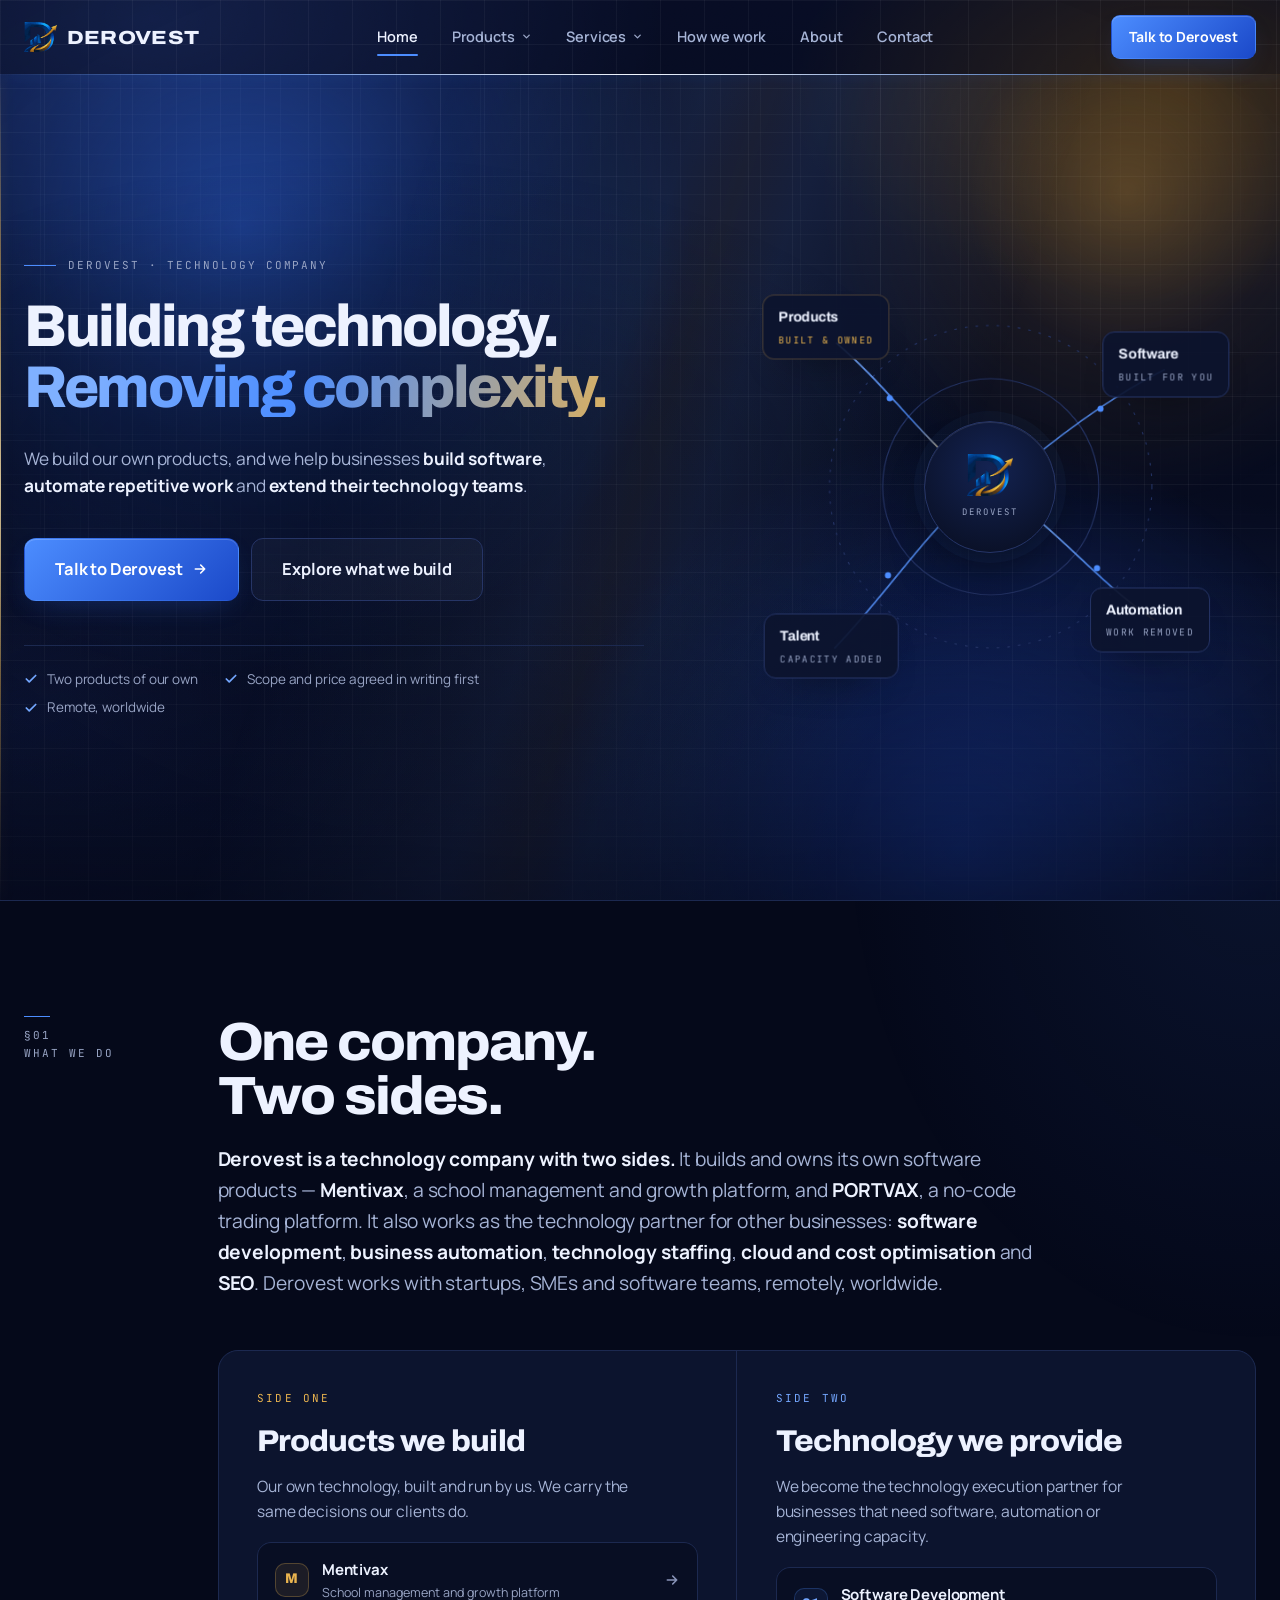
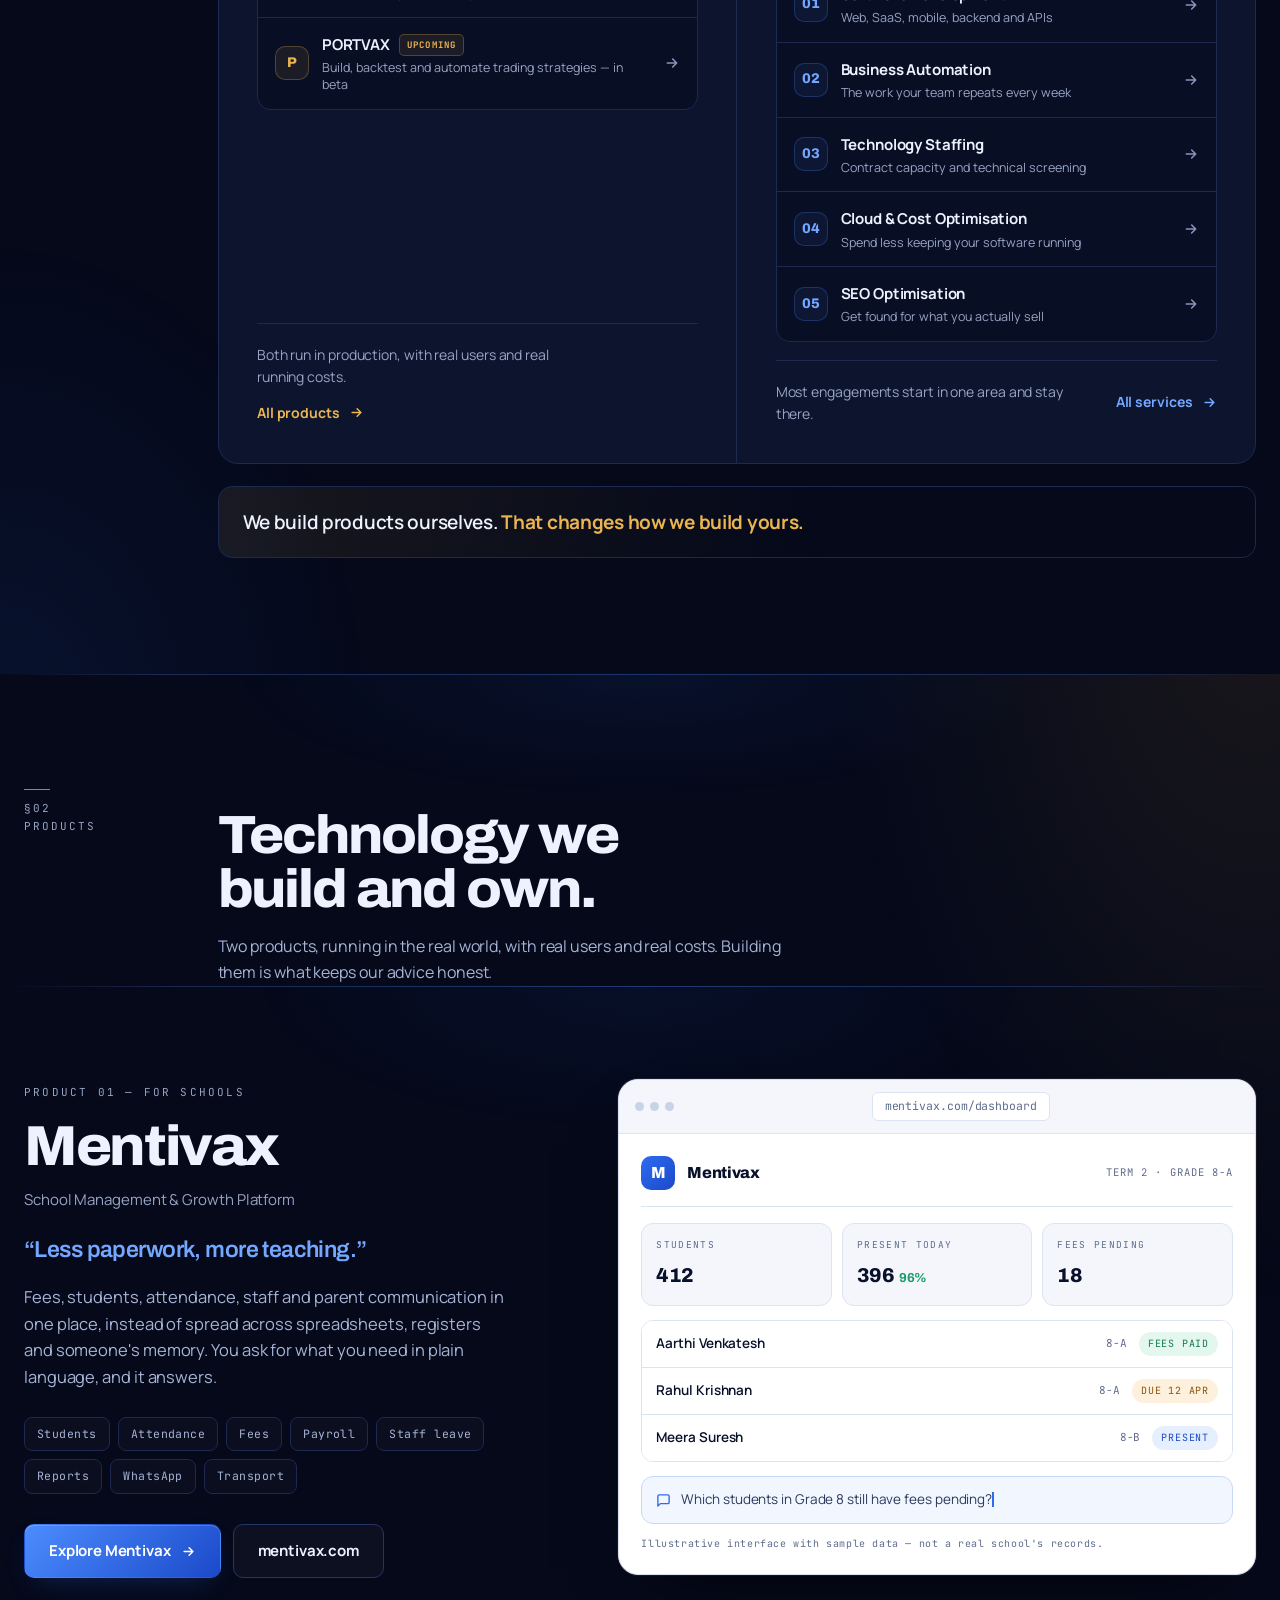
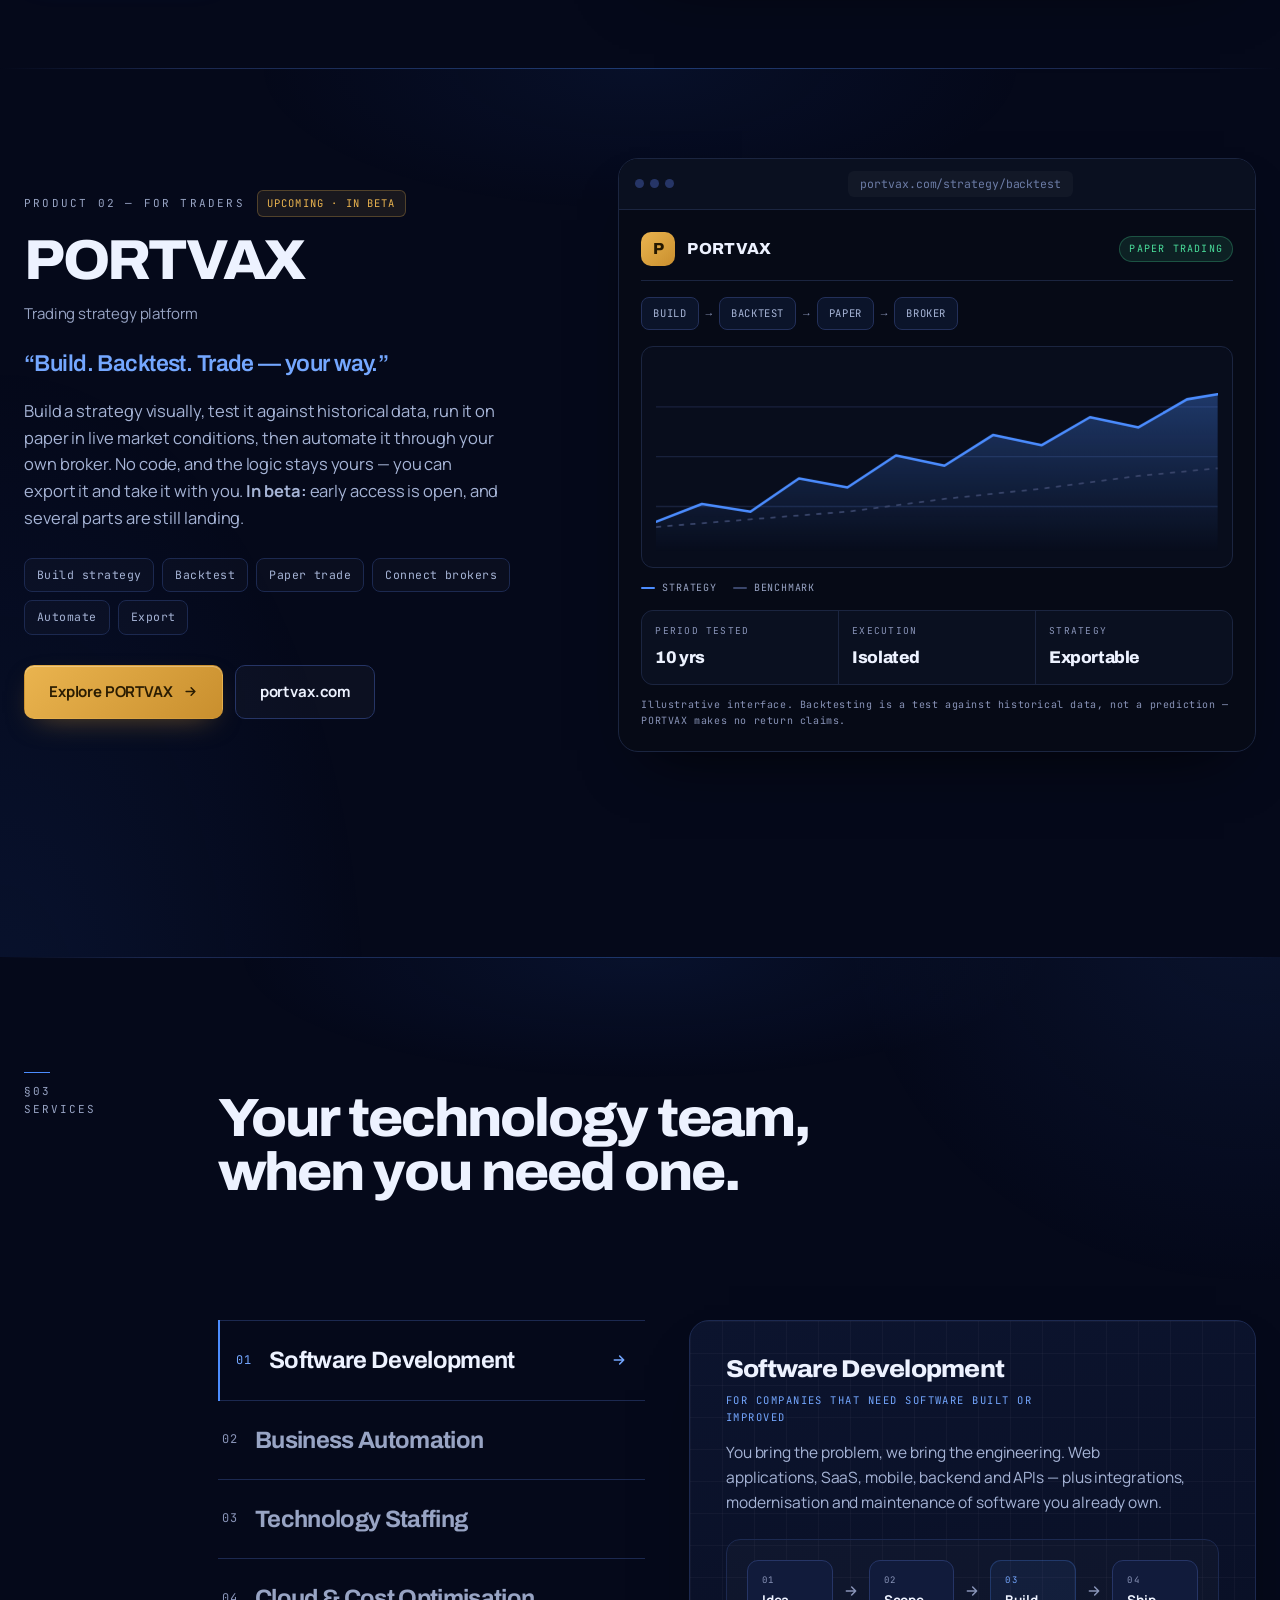
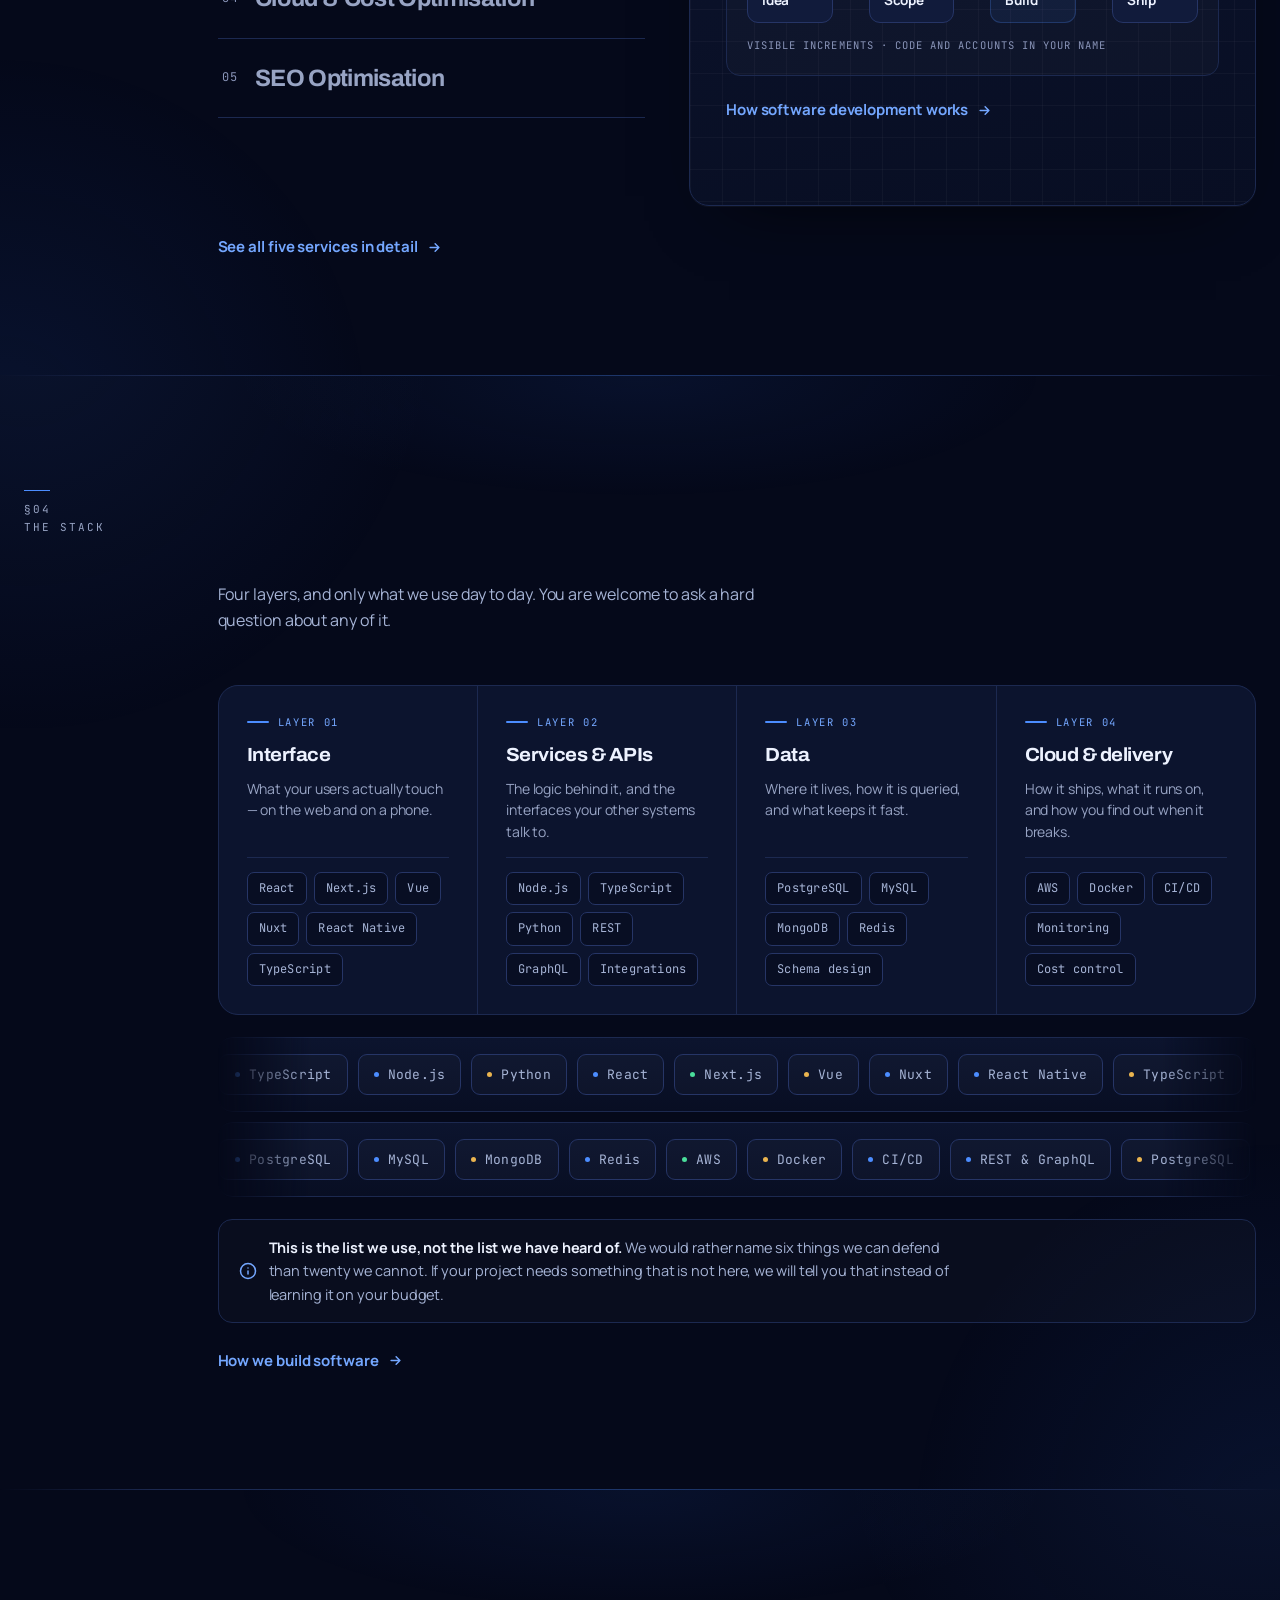
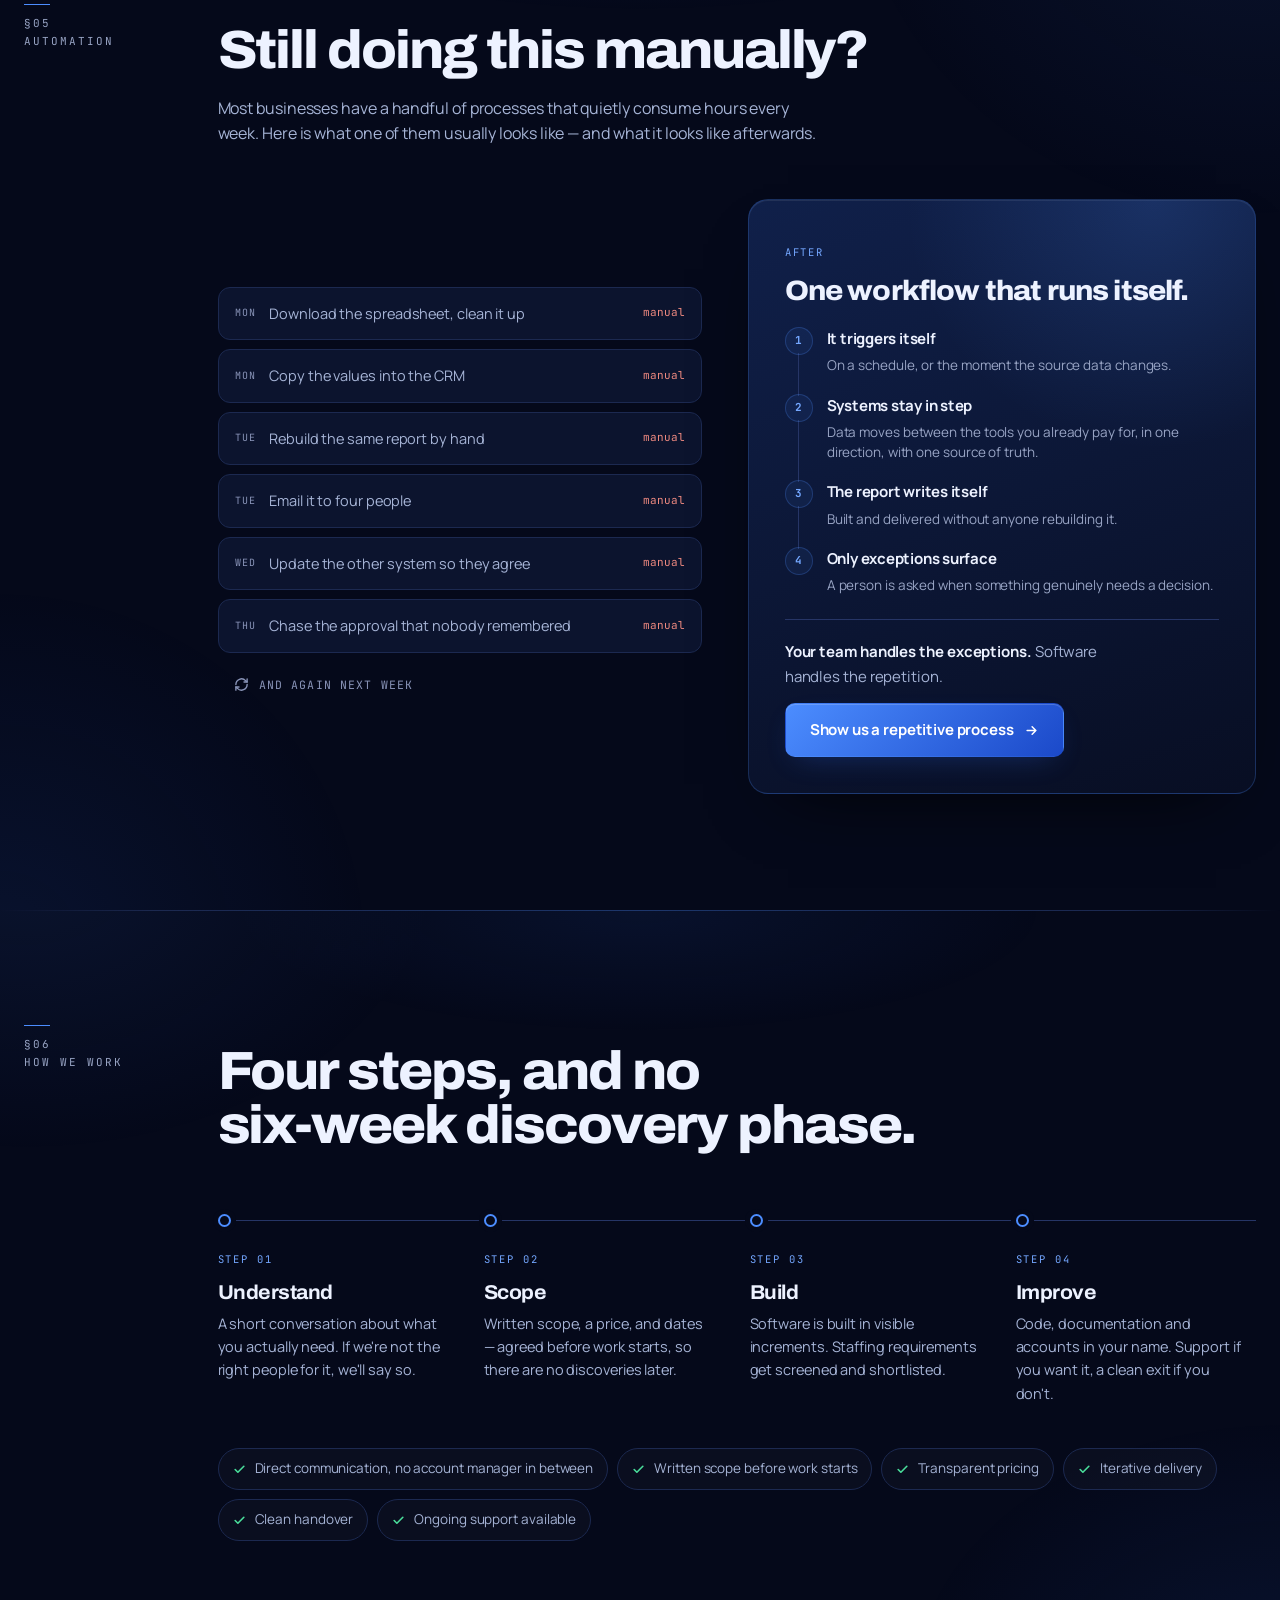
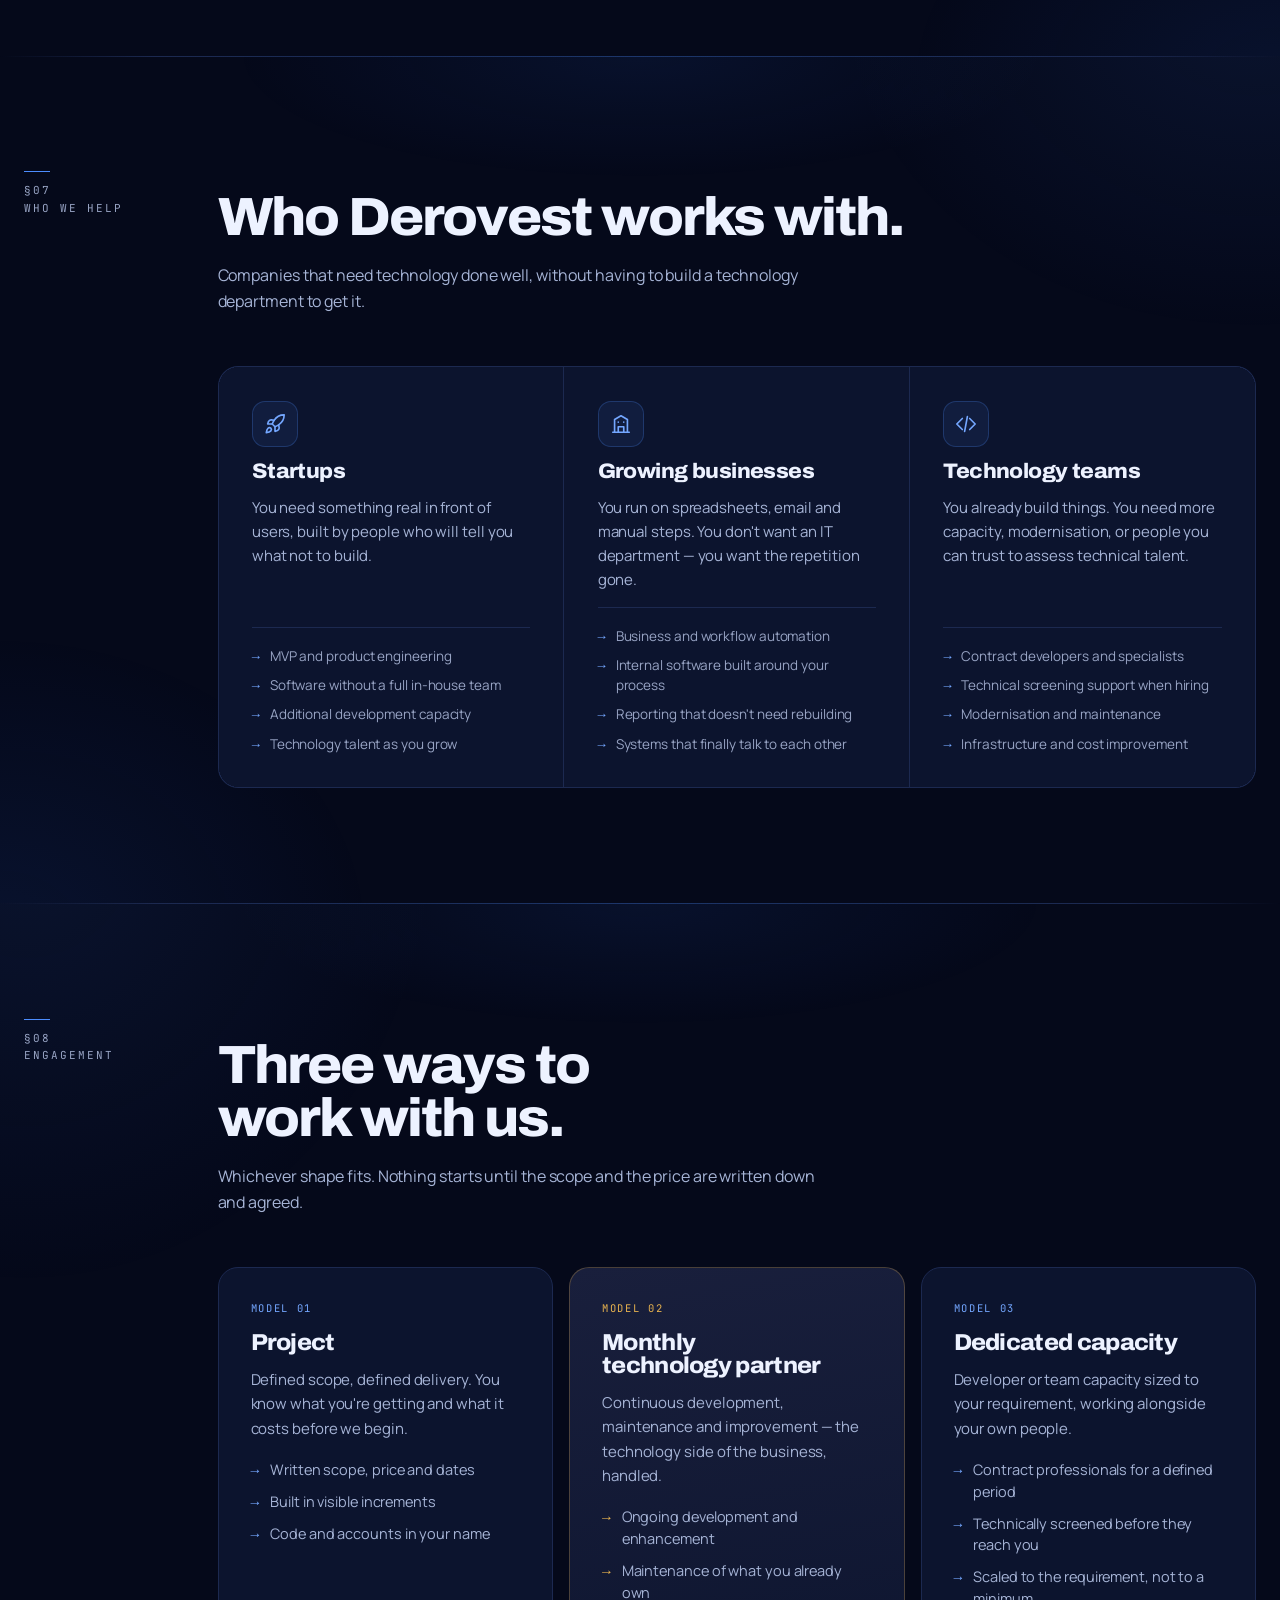
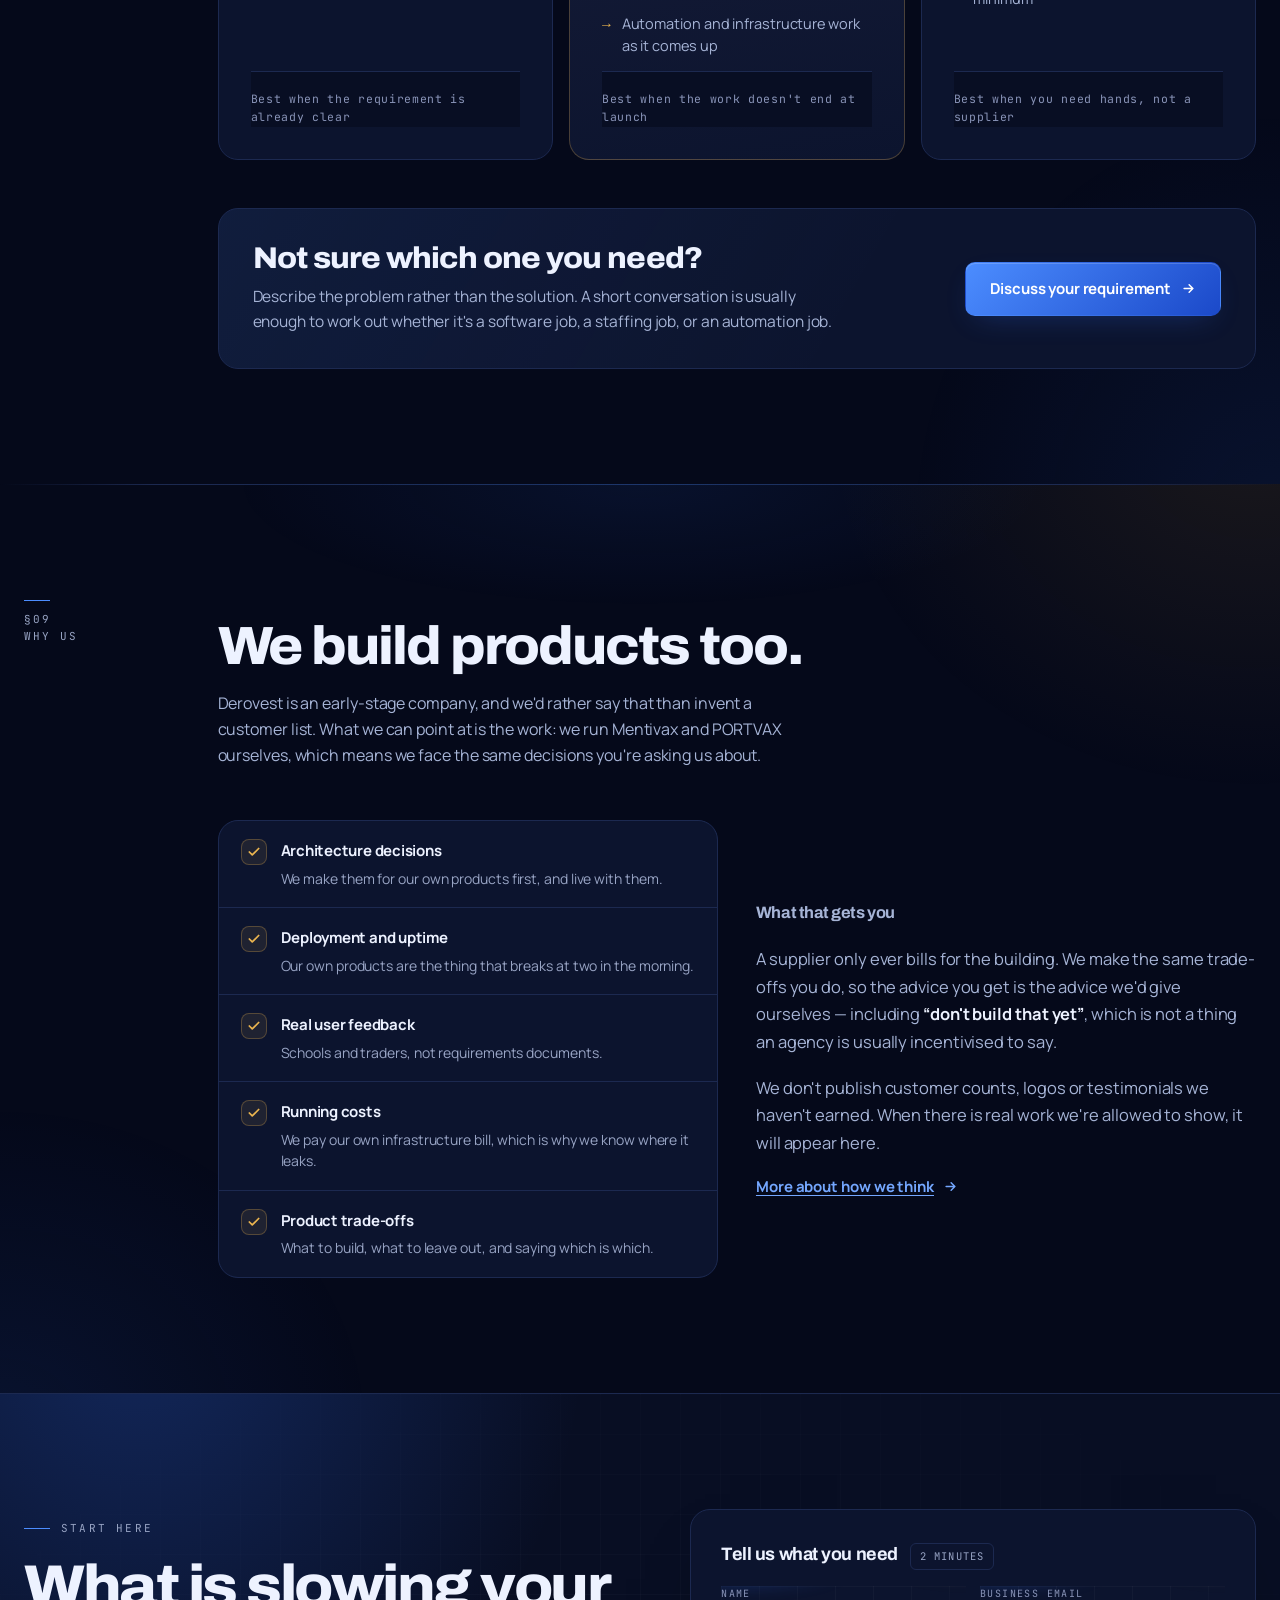
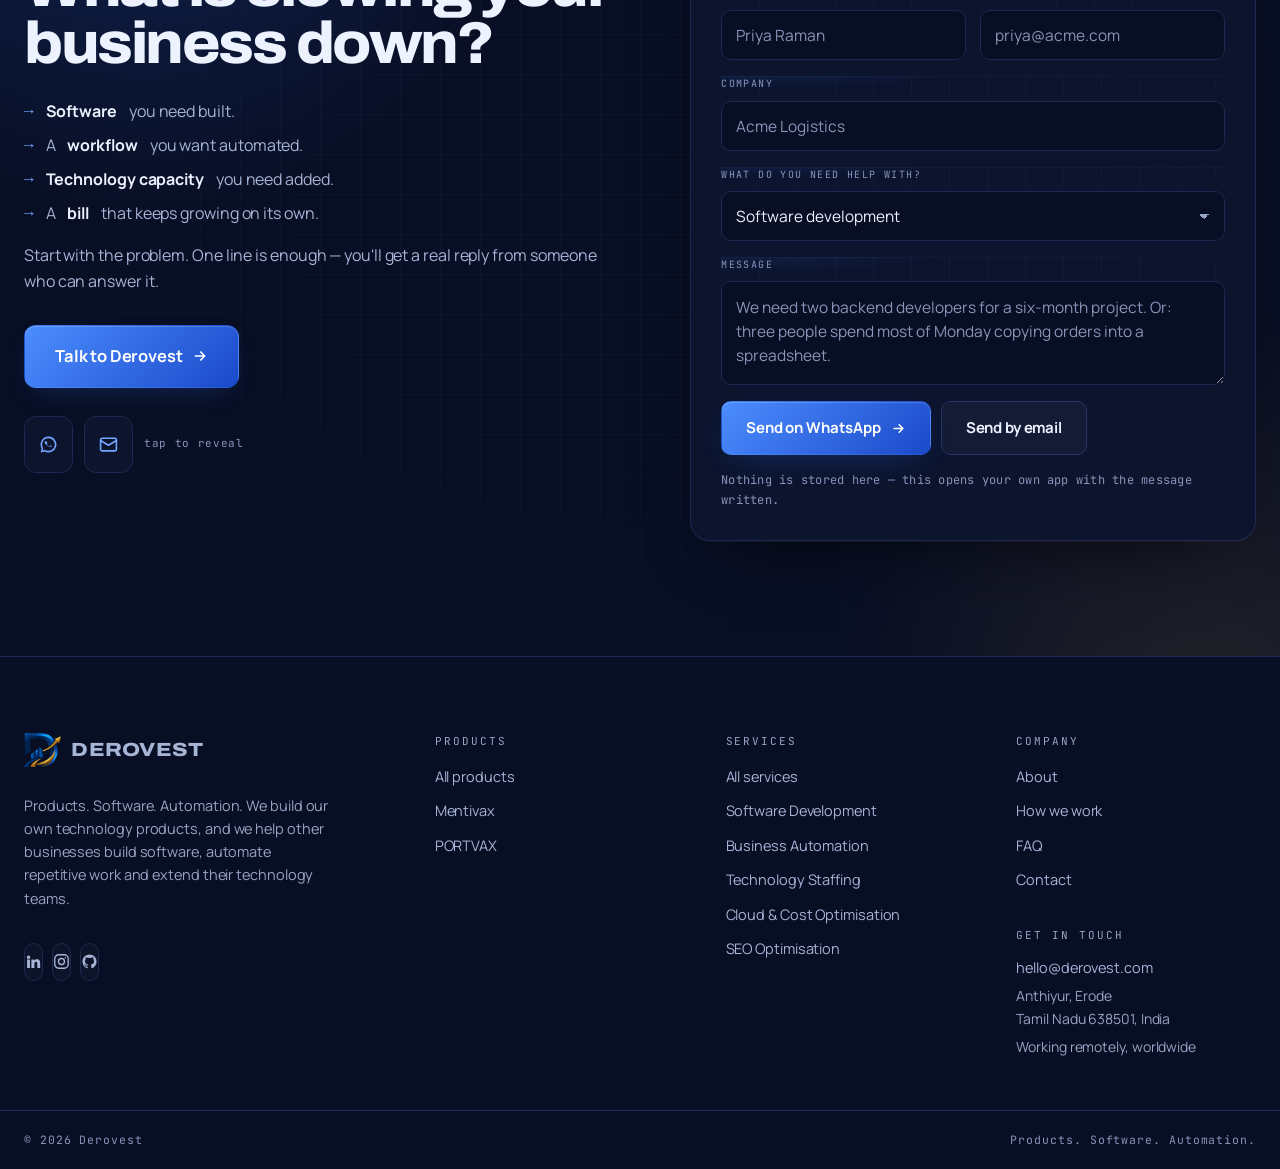
==== commit 549a3e12: "Animate the hero backdrop, and show the stack we actually build with Two things asked for: a hero ba" ====
--- a/index.html
+++ b/index.html
@@ -37,7 +37,7 @@
 
 <link rel="preload" as="font" type="font/woff2" href="/assets/fonts/archivo.woff2?v=de2f1fe817" crossorigin>
 <link rel="preload" as="font" type="font/woff2" href="/assets/fonts/manrope.woff2?v=938c6e8019" crossorigin>
-<link rel="stylesheet" href="/assets/style.css?v=486fae416d">
+<link rel="stylesheet" href="/assets/style.css?v=a7dde4c330">
 <noscript><style>.rv,[data-stagger]>*,.auto-task,.auto-pipe .pstep{opacity:1;transform:none}.spine .tick,.timeline::before{transform:scaleX(1)}.dg-bar{transform:scaleY(1)}.mock .equity{stroke-dashoffset:0}.mock .equity-fill{opacity:1}.switch-panels{display:block}.switch-panel{opacity:1;visibility:visible;transform:none;border-bottom:1px solid var(--line)}.switch-list{display:none}</style></noscript>
 <script src="/assets/site.js?v=5abf54484c" defer></script>
 
@@ -562,6 +562,12 @@
 
 <!-- ══ HERO — the five-second answer ═══════════════════════════════════ -->
 <section class="hero">
+  <div class="hero-bg" aria-hidden="true">
+    <span class="aurora a1"></span><span class="aurora a2"></span><span class="aurora a3"></span>
+    <span class="beam beam-h"></span><span class="beam beam-v"></span>
+    <span class="sheen"></span>
+    <span class="motes"><i></i><i></i><i></i><i></i><i></i><i></i><i></i><i></i><i></i><i></i><i></i><i></i><i></i><i></i></span>
+  </div>
   <div class="wrap hero-in">
     <div class="hero-copy">
       <div class="eyebrow"><span class="bar"></span><span class="code-label">Derovest · Technology company</span></div>
@@ -951,10 +957,80 @@
   </div>
 </section>
 
-<!-- ══ §04 AUTOMATION STORY ════════════════════════════════════════════ -->
+<!-- ══ §04 THE STACK ═══════════════════════════════════════════════════ -->
+<section class="band rule" id="stack">
+  <div class="wrap spine">
+    <div class="gutter-col"><div class="stick"><span class="tick"></span><span class="code-label">§04<br>The stack</span></div></div>
+    <div>
+      <div class="band-head">
+        <h2 class="rv">What we build with.</h2>
+        <p class="sec-lede rv">Four layers, and only what we use day to day. You are welcome to ask a hard question about any of it.</p>
+      </div>
+
+      <div class="stack rv" data-stagger>
+        <div class="layer">
+          <span class="layer-n">Layer 01</span>
+          <h3>Interface</h3>
+          <p>What your users actually touch — on the web and on a phone.</p>
+          <div class="chips">
+            <span class="chip">React</span><span class="chip">Next.js</span>
+            <span class="chip">Vue</span><span class="chip">Nuxt</span>
+            <span class="chip">React Native</span><span class="chip">TypeScript</span>
+          </div>
+        </div>
+        <div class="layer">
+          <span class="layer-n">Layer 02</span>
+          <h3>Services &amp; APIs</h3>
+          <p>The logic behind it, and the interfaces your other systems talk to.</p>
+          <div class="chips">
+            <span class="chip">Node.js</span><span class="chip">TypeScript</span>
+            <span class="chip">Python</span><span class="chip">REST</span>
+            <span class="chip">GraphQL</span><span class="chip">Integrations</span>
+          </div>
+        </div>
+        <div class="layer">
+          <span class="layer-n">Layer 03</span>
+          <h3>Data</h3>
+          <p>Where it lives, how it is queried, and what keeps it fast.</p>
+          <div class="chips">
+            <span class="chip">PostgreSQL</span><span class="chip">MySQL</span>
+            <span class="chip">MongoDB</span><span class="chip">Redis</span>
+            <span class="chip">Schema design</span>
+          </div>
+        </div>
+        <div class="layer">
+          <span class="layer-n">Layer 04</span>
+          <h3>Cloud &amp; delivery</h3>
+          <p>How it ships, what it runs on, and how you find out when it breaks.</p>
+          <div class="chips">
+            <span class="chip">AWS</span><span class="chip">Docker</span>
+            <span class="chip">CI/CD</span><span class="chip">Monitoring</span>
+            <span class="chip">Cost control</span>
+          </div>
+        </div>
+      </div>
+
+      <div class="marquee rv" aria-hidden="true">
+        <div class="marquee-track"><span>TypeScript</span><span>Node.js</span><span>Python</span><span>React</span><span>Next.js</span><span>Vue</span><span>Nuxt</span><span>React Native</span><span>TypeScript</span><span>Node.js</span><span>Python</span><span>React</span><span>Next.js</span><span>Vue</span><span>Nuxt</span><span>React Native</span></div>
+      </div>
+      <div class="marquee marquee-rtl rv" aria-hidden="true">
+        <div class="marquee-track"><span>PostgreSQL</span><span>MySQL</span><span>MongoDB</span><span>Redis</span><span>AWS</span><span>Docker</span><span>CI/CD</span><span>REST &amp; GraphQL</span><span>PostgreSQL</span><span>MySQL</span><span>MongoDB</span><span>Redis</span><span>AWS</span><span>Docker</span><span>CI/CD</span><span>REST &amp; GraphQL</span></div>
+      </div>
+
+      <div class="stack-note rv">
+        <svg width="18" height="18" viewBox="0 0 24 24" fill="none" stroke="currentColor" stroke-width="2" stroke-linecap="round" stroke-linejoin="round" aria-hidden="true"><circle cx="12" cy="12" r="10"/><path d="M12 16v-4M12 8h.01"/></svg>
+        <p><b>This is the list we use, not the list we have heard of.</b> We would rather name six things we can defend than twenty we cannot. If your project needs something that is not here, we will tell you that instead of learning it on your budget.</p>
+      </div>
+
+      <a class="more rv" href="/services/software-development" style="margin-top:26px">How we build software <svg width="15" height="15" viewBox="0 0 24 24" fill="none" stroke="currentColor" stroke-width="2.4" stroke-linecap="round" stroke-linejoin="round" aria-hidden="true"><path d="M5 12h14M13 6l6 6-6 6"/></svg></a>
+    </div>
+  </div>
+</section>
+
+<!-- ══ §05 AUTOMATION STORY ════════════════════════════════════════════ -->
 <section class="band rule" id="automation">
   <div class="wrap spine">
-    <div class="gutter-col"><div class="stick"><span class="tick"></span><span class="code-label">§04<br>Automation</span></div></div>
+    <div class="gutter-col"><div class="stick"><span class="tick"></span><span class="code-label">§05<br>Automation</span></div></div>
     <div>
       <div class="band-head">
         <h2 class="rv">Still doing this manually?</h2>
@@ -991,10 +1067,10 @@
   </div>
 </section>
 
-<!-- ══ §05 HOW WE WORK ═════════════════════════════════════════════════ -->
+<!-- ══ §06 HOW WE WORK ═════════════════════════════════════════════════ -->
 <section class="band rule" id="how">
   <div class="wrap spine">
-    <div class="gutter-col"><div class="stick"><span class="tick"></span><span class="code-label">§05<br>How we work</span></div></div>
+    <div class="gutter-col"><div class="stick"><span class="tick"></span><span class="code-label">§06<br>How we work</span></div></div>
     <div>
       <div class="band-head">
         <h2 class="rv">Four steps, and no<br>six-week discovery phase.</h2>
@@ -1017,10 +1093,10 @@
   </div>
 </section>
 
-<!-- ══ §06 WHO WE WORK WITH ════════════════════════════════════════════ -->
+<!-- ══ §07 WHO WE WORK WITH ════════════════════════════════════════════ -->
 <section class="band rule" id="who">
   <div class="wrap spine">
-    <div class="gutter-col"><div class="stick"><span class="tick"></span><span class="code-label">§06<br>Who we help</span></div></div>
+    <div class="gutter-col"><div class="stick"><span class="tick"></span><span class="code-label">§07<br>Who we help</span></div></div>
     <div>
       <div class="band-head">
         <h2 class="rv">Who Derovest works with.</h2>
@@ -1065,10 +1141,10 @@
   </div>
 </section>
 
-<!-- ══ §07 ENGAGEMENT MODELS ═══════════════════════════════════════════ -->
+<!-- ══ §08 ENGAGEMENT MODELS ═══════════════════════════════════════════ -->
 <section class="band rule" id="engagements">
   <div class="wrap spine">
-    <div class="gutter-col"><div class="stick"><span class="tick"></span><span class="code-label">§07<br>Engagement</span></div></div>
+    <div class="gutter-col"><div class="stick"><span class="tick"></span><span class="code-label">§08<br>Engagement</span></div></div>
     <div>
       <div class="band-head">
         <h2 class="rv">Three ways to work with us.</h2>
@@ -1120,10 +1196,10 @@
   </div>
 </section>
 
-<!-- ══ §08 CREDIBILITY ═════════════════════════════════════════════════ -->
+<!-- ══ §09 CREDIBILITY ═════════════════════════════════════════════════ -->
 <section class="band rule" id="why">
   <div class="wrap spine">
-    <div class="gutter-col"><div class="stick"><span class="tick"></span><span class="code-label">§08<br>Why us</span></div></div>
+    <div class="gutter-col"><div class="stick"><span class="tick"></span><span class="code-label">§09<br>Why us</span></div></div>
     <div>
       <div class="band-head">
         <h2 class="rv">We build products too.</h2>
--- a/assets/style.css
+++ b/assets/style.css
@@ -499,20 +499,19 @@
    ═════════════════════════════════════════════════════════════════════ */
 .hero{position:relative; border-bottom:1px solid var(--line); overflow:hidden; isolation:isolate}
 .hero::before{
-  content:""; position:absolute; inset:0; z-index:-2; pointer-events:none;
+  content:""; position:absolute; inset:0; z-index:-3; pointer-events:none;
   background:
     linear-gradient(var(--grid-line) 1px, transparent 1px) 0 0/100% 40px,
     linear-gradient(90deg, var(--grid-line) 1px, transparent 1px) 0 0/40px 100%;
   mask-image:radial-gradient(130% 100% at 30% 10%, #000 25%, transparent 80%);
 }
+/* the hero's light is animated now (see .hero-bg); this is only the
+   falloff that keeps the headline sitting on a darker patch */
 .hero::after{
-  content:""; position:absolute; z-index:-1; pointer-events:none;
-  inset:-40% -25% auto -25%; height:150%;
+  content:""; position:absolute; inset:0; z-index:-1; pointer-events:none;
   background:
-    radial-gradient(42% 40% at 16% 12%, #2F6BF04D, transparent 66%),
-    radial-gradient(30% 32% at 72% 4%, #EAB44F1A, transparent 70%),
-    radial-gradient(40% 40% at 90% 62%, #1B49C933, transparent 70%);
-  will-change:transform;
+    radial-gradient(70% 60% at 28% 52%, #05091A66, transparent 70%),
+    linear-gradient(180deg, transparent 60%, #05091A99 100%);
 }
 .hero-in{
   position:relative; display:grid; align-items:center;
@@ -544,6 +543,131 @@
   font-size:13.5px; color:var(--ink-3); line-height:1.4;
 }
 .hero-proof svg{color:var(--blue-ink); flex:none}
+
+/* ── animated hero backdrop ────────────────────────────────────────────
+   Four moving layers, all transform/opacity only, all GPU-composited:
+
+     aurora  three large soft lights on different loops, so the hero is
+             never lit the same way twice
+     beams   a horizontal and a vertical line travelling the grid, which
+             is what makes the surface read as live circuitry
+     sheen   one slow diagonal pass of light across the whole hero
+     motes   particles rising, echoing the logo's climbing arrow
+
+   Nothing here animates a property that forces layout, and the whole
+   thing is behind the copy at z-index -2. It halves on tablets and
+   stops entirely on phones and under prefers-reduced-motion.
+   ──────────────────────────────────────────────────────────────────── */
+.hero-bg{position:absolute; inset:0; z-index:-2; overflow:hidden; pointer-events:none}
+
+/* — aurora — */
+.hero-bg .aurora{
+  position:absolute; border-radius:50%; will-change:transform;
+  mix-blend-mode:screen;
+}
+.hero-bg .a1{
+  width:min(78vw,1040px); aspect-ratio:1; left:-20%; top:-42%;
+  background:radial-gradient(circle, #2F6BF0 0%, #2F6BF066 32%, transparent 64%);
+  opacity:.5; animation:auroraA 24s ease-in-out infinite;
+}
+.hero-bg .a2{
+  width:min(52vw,680px); aspect-ratio:1; right:-14%; top:-26%;
+  background:radial-gradient(circle, #E9A93D 0%, #C9902E4D 34%, transparent 66%);
+  opacity:.3; animation:auroraB 31s ease-in-out infinite;
+}
+.hero-bg .a3{
+  width:min(70vw,900px); aspect-ratio:1; right:-10%; bottom:-48%;
+  background:radial-gradient(circle, #1B49C9 0%, #1B49C966 34%, transparent 66%);
+  opacity:.48; animation:auroraC 27s ease-in-out infinite;
+}
+@keyframes auroraA{
+  0%,100%{transform:translate3d(0,0,0) scale(1)}
+  34%    {transform:translate3d(9%,7%,0)  scale(1.14)}
+  67%    {transform:translate3d(-6%,12%,0) scale(.93)}
+}
+@keyframes auroraB{
+  0%,100%{transform:translate3d(0,0,0) scale(1)}
+  40%    {transform:translate3d(-11%,9%,0) scale(1.2)}
+  72%    {transform:translate3d(5%,-4%,0)  scale(.9)}
+}
+@keyframes auroraC{
+  0%,100%{transform:translate3d(0,0,0) scale(1)}
+  38%    {transform:translate3d(-9%,-8%,0) scale(1.1)}
+  70%    {transform:translate3d(7%,-3%,0)  scale(.95)}
+}
+
+/* — beams: a full-bleed element carrying a 1px line, translated a whole
+     viewport so the motion stays on the compositor — */
+.hero-bg .beam{position:absolute; inset:0; will-change:transform}
+.hero-bg .beam::before{content:""; position:absolute; background:currentColor}
+.hero-bg .beam-h{color:#7FB0FF; animation:beamDown 9s linear infinite}
+.hero-bg .beam-h::before{
+  left:0; right:0; top:0; height:1px;
+  background:linear-gradient(90deg, transparent, #7FB0FFB3 22%, #FFFFFF 50%, #7FB0FFB3 78%, transparent);
+  box-shadow:0 0 12px #4C8DFF80;
+}
+.hero-bg .beam-v{color:#EAB44F; animation:beamAcross 13s linear infinite; animation-delay:2.5s}
+.hero-bg .beam-v::before{
+  top:0; bottom:0; left:0; width:1px;
+  background:linear-gradient(180deg, transparent, #EAB44F99 26%, #FFE7B0 50%, #EAB44F99 74%, transparent);
+  box-shadow:0 0 12px #EAB44F66;
+}
+@keyframes beamDown  {from{transform:translate3d(0,-4%,0)} to{transform:translate3d(0,104%,0)}}
+@keyframes beamAcross{from{transform:translate3d(-4%,0,0)} to{transform:translate3d(104%,0,0)}}
+
+/* — sheen — */
+.hero-bg .sheen{
+  position:absolute; inset:-30% -60%; will-change:transform;
+  background:linear-gradient(108deg, transparent 40%, #7FB0FF1F 48%, #FFFFFF14 50%, #7FB0FF1F 52%, transparent 60%);
+  animation:sheen 14s ease-in-out infinite;
+}
+@keyframes sheen{
+  0%,100%{transform:translate3d(-26%,0,0)}
+  50%    {transform:translate3d(26%,0,0)}
+}
+
+/* — motes: they climb, like the arrow in the mark — */
+.hero-bg .motes{position:absolute; inset:0}
+.hero-bg .motes i{
+  position:absolute; bottom:-8px; width:3px; height:3px; border-radius:50%;
+  background:#8FBBFF; box-shadow:0 0 6px #4C8DFFCC; opacity:0;
+  animation:rise linear infinite; will-change:transform, opacity;
+}
+.hero-bg .motes i:nth-child(3n){background:#EAB44F; box-shadow:0 0 6px #EAB44FAA}
+.hero-bg .motes i:nth-child(4n){width:2px; height:2px}
+@keyframes rise{
+  0%  {transform:translate3d(0,0,0) scale(.5); opacity:0}
+  10% {opacity:.85}
+  85% {opacity:.45}
+  100%{transform:translate3d(14px,-102%,0) scale(1); opacity:0}
+}
+/* spread them across the width on their own clocks */
+.hero-bg .motes i:nth-child(1) {left:4%;  animation-duration:17s; animation-delay:0s}
+.hero-bg .motes i:nth-child(2) {left:11%; animation-duration:22s; animation-delay:3s}
+.hero-bg .motes i:nth-child(3) {left:19%; animation-duration:14s; animation-delay:6s}
+.hero-bg .motes i:nth-child(4) {left:27%; animation-duration:25s; animation-delay:1.5s}
+.hero-bg .motes i:nth-child(5) {left:34%; animation-duration:19s; animation-delay:8s}
+.hero-bg .motes i:nth-child(6) {left:42%; animation-duration:15s; animation-delay:4.5s}
+.hero-bg .motes i:nth-child(7) {left:50%; animation-duration:23s; animation-delay:10s}
+.hero-bg .motes i:nth-child(8) {left:58%; animation-duration:18s; animation-delay:2s}
+.hero-bg .motes i:nth-child(9) {left:66%; animation-duration:21s; animation-delay:7s}
+.hero-bg .motes i:nth-child(10){left:74%; animation-duration:16s; animation-delay:11s}
+.hero-bg .motes i:nth-child(11){left:82%; animation-duration:24s; animation-delay:5s}
+.hero-bg .motes i:nth-child(12){left:89%; animation-duration:20s; animation-delay:9s}
+.hero-bg .motes i:nth-child(13){left:95%; animation-duration:26s; animation-delay:13s}
+.hero-bg .motes i:nth-child(14){left:15%; animation-duration:28s; animation-delay:15s}
+
+/* tablets: keep the light, drop the fine detail */
+@media (max-width:900px){
+  .hero-bg .motes i:nth-child(n+8){display:none}
+  .hero-bg .sheen{display:none}
+}
+/* phones: the hero is lit, but nothing moves */
+@media (max-width:700px){
+  .hero-bg .aurora{animation:none}
+  .marquee-track{animation:none}
+  .hero-bg .beam,.hero-bg .motes{display:none}
+}
 
 /* ── the branch diagram ────────────────────────────────────────────────
    Origin mark → four branches. Plain SVG in the document, animated with
@@ -909,6 +1033,93 @@
   letter-spacing:.1em; text-transform:uppercase; color:var(--ink-4); line-height:1.7}
 
 
+/* ═══ 10b. THE STACK ═══════════════════════════════════════════════════
+   Four layers of the thing we actually build, each naming only what gets
+   used day to day, plus a marquee that keeps the section moving. The
+   marquee duplicates its own contents so the loop is seamless, and it
+   pauses on hover so a name can be read.
+   ═════════════════════════════════════════════════════════════════════ */
+.stack{display:grid; grid-template-columns:repeat(4,minmax(0,1fr)); gap:1px;
+  margin-top:clamp(36px,4vw,54px); background:var(--line);
+  border:1px solid var(--line); border-radius:var(--radius-lg); overflow:hidden}
+@media (max-width:1000px){.stack{grid-template-columns:repeat(2,minmax(0,1fr))}}
+@media (max-width:620px){.stack{grid-template-columns:minmax(0,1fr)}}
+
+.layer{
+  position:relative; background:var(--panel); padding:clamp(22px,2.4vw,28px);
+  display:flex; flex-direction:column; gap:14px; overflow:hidden; isolation:isolate;
+  transition:background var(--t) ease;
+}
+.layer::before{
+  content:""; position:absolute; inset:0; z-index:-1; opacity:0;
+  background:radial-gradient(80% 60% at 50% 0%, #4C8DFF1F, transparent 70%);
+  transition:opacity var(--t-slow) var(--ease);
+}
+.layer:hover::before{opacity:1}
+.layer-n{
+  display:inline-flex; align-items:center; gap:9px;
+  font-family:"JetBrains Mono",monospace; font-size:10.5px; letter-spacing:.16em;
+  text-transform:uppercase; color:var(--blue-ink);
+}
+.layer-n::before{
+  content:""; width:22px; height:2px; border-radius:2px; background:var(--blue);
+}
+.layer h3{font-size:19px; font-weight:700; letter-spacing:-.025em}
+.layer > p{color:var(--ink-3); font-size:14px; line-height:1.55}
+.layer .chips{margin-top:auto; padding-top:14px; border-top:1px solid var(--line)}
+.layer .chip{
+  font-size:12px; padding:6px 11px; background:var(--bg-2);
+  border-color:var(--line-2); color:var(--ink-2);
+  transition:border-color var(--t) ease, color var(--t) ease, background var(--t) ease;
+}
+.layer:hover .chip{border-color:var(--blue-line); color:var(--ink)}
+
+/* ── marquee ───────────────────────────────────────────────────────── */
+.marquee{
+  position:relative; margin-top:22px; overflow:hidden;
+  border:1px solid var(--line); border-radius:var(--radius);
+  background:linear-gradient(180deg, var(--panel), var(--bg-2));
+  padding-block:16px;
+  /* fade both ends so names enter and leave rather than being cut */
+  mask-image:linear-gradient(90deg, transparent, #000 9%, #000 91%, transparent);
+  -webkit-mask-image:linear-gradient(90deg, transparent, #000 9%, #000 91%, transparent);
+}
+.marquee + .marquee{margin-top:10px}
+.marquee-track{
+  display:flex; align-items:center; gap:10px; width:max-content;
+  animation:marquee 38s linear infinite; will-change:transform;
+}
+.marquee-rtl .marquee-track{animation-direction:reverse; animation-duration:46s}
+.marquee:hover .marquee-track,.marquee:focus-within .marquee-track{animation-play-state:paused}
+@keyframes marquee{from{transform:translate3d(0,0,0)} to{transform:translate3d(-50%,0,0)}}
+.marquee-track span{
+  flex:none; display:inline-flex; align-items:center; gap:9px;
+  font-family:"JetBrains Mono",monospace; font-size:13px; letter-spacing:.02em;
+  padding:9px 15px; border-radius:9px;
+  border:1px solid var(--line-2); background:#FFFFFF06; color:var(--ink-2);
+  white-space:nowrap;
+}
+.marquee-track span::before{
+  content:""; width:5px; height:5px; border-radius:50%; background:var(--blue); flex:none;
+}
+.marquee-track span:nth-child(3n)::before{background:var(--gold)}
+.marquee-track span:nth-child(5n)::before{background:var(--good)}
+
+/* the line that keeps the section honest */
+.stack-note{
+  display:flex; flex-wrap:wrap; align-items:center; gap:12px; margin-top:22px;
+  padding:16px 20px; border:1px solid var(--line); border-radius:var(--radius);
+  background:#FFFFFF05;
+}
+.stack-note svg{color:var(--blue-ink); flex:none}
+.stack-note p{font-size:14.5px; color:var(--ink-2); max-width:78ch; line-height:1.6}
+.stack-note b{color:var(--ink)}
+
+@media (max-width:700px){
+  .marquee-track{animation-duration:26s}
+  .marquee-rtl .marquee-track{animation-duration:32s}
+}
+
 /* ═══ 11. AUTOMATION STORY ═════════════════════════════════════════════
    Six manual steps collapse into one automated run as the reader scrolls
    past. Driven by IntersectionObserver adding .in — not by a scroll
@@ -1545,6 +1756,131 @@
 .page-hero-in .crumbs{animation-delay:.02s}
 .page-hero-in .facts {animation-delay:.3s}
 
+/* ── animated hero backdrop ────────────────────────────────────────────
+   Four moving layers, all transform/opacity only, all GPU-composited:
+
+     aurora  three large soft lights on different loops, so the hero is
+             never lit the same way twice
+     beams   a horizontal and a vertical line travelling the grid, which
+             is what makes the surface read as live circuitry
+     sheen   one slow diagonal pass of light across the whole hero
+     motes   particles rising, echoing the logo's climbing arrow
+
+   Nothing here animates a property that forces layout, and the whole
+   thing is behind the copy at z-index -2. It halves on tablets and
+   stops entirely on phones and under prefers-reduced-motion.
+   ──────────────────────────────────────────────────────────────────── */
+.hero-bg{position:absolute; inset:0; z-index:-2; overflow:hidden; pointer-events:none}
+
+/* — aurora — */
+.hero-bg .aurora{
+  position:absolute; border-radius:50%; will-change:transform;
+  mix-blend-mode:screen;
+}
+.hero-bg .a1{
+  width:min(78vw,1040px); aspect-ratio:1; left:-20%; top:-42%;
+  background:radial-gradient(circle, #2F6BF0 0%, #2F6BF066 32%, transparent 64%);
+  opacity:.5; animation:auroraA 24s ease-in-out infinite;
+}
+.hero-bg .a2{
+  width:min(52vw,680px); aspect-ratio:1; right:-14%; top:-26%;
+  background:radial-gradient(circle, #E9A93D 0%, #C9902E4D 34%, transparent 66%);
+  opacity:.3; animation:auroraB 31s ease-in-out infinite;
+}
+.hero-bg .a3{
+  width:min(70vw,900px); aspect-ratio:1; right:-10%; bottom:-48%;
+  background:radial-gradient(circle, #1B49C9 0%, #1B49C966 34%, transparent 66%);
+  opacity:.48; animation:auroraC 27s ease-in-out infinite;
+}
+@keyframes auroraA{
+  0%,100%{transform:translate3d(0,0,0) scale(1)}
+  34%    {transform:translate3d(9%,7%,0)  scale(1.14)}
+  67%    {transform:translate3d(-6%,12%,0) scale(.93)}
+}
+@keyframes auroraB{
+  0%,100%{transform:translate3d(0,0,0) scale(1)}
+  40%    {transform:translate3d(-11%,9%,0) scale(1.2)}
+  72%    {transform:translate3d(5%,-4%,0)  scale(.9)}
+}
+@keyframes auroraC{
+  0%,100%{transform:translate3d(0,0,0) scale(1)}
+  38%    {transform:translate3d(-9%,-8%,0) scale(1.1)}
+  70%    {transform:translate3d(7%,-3%,0)  scale(.95)}
+}
+
+/* — beams: a full-bleed element carrying a 1px line, translated a whole
+     viewport so the motion stays on the compositor — */
+.hero-bg .beam{position:absolute; inset:0; will-change:transform}
+.hero-bg .beam::before{content:""; position:absolute; background:currentColor}
+.hero-bg .beam-h{color:#7FB0FF; animation:beamDown 9s linear infinite}
+.hero-bg .beam-h::before{
+  left:0; right:0; top:0; height:1px;
+  background:linear-gradient(90deg, transparent, #7FB0FFB3 22%, #FFFFFF 50%, #7FB0FFB3 78%, transparent);
+  box-shadow:0 0 12px #4C8DFF80;
+}
+.hero-bg .beam-v{color:#EAB44F; animation:beamAcross 13s linear infinite; animation-delay:2.5s}
+.hero-bg .beam-v::before{
+  top:0; bottom:0; left:0; width:1px;
+  background:linear-gradient(180deg, transparent, #EAB44F99 26%, #FFE7B0 50%, #EAB44F99 74%, transparent);
+  box-shadow:0 0 12px #EAB44F66;
+}
+@keyframes beamDown  {from{transform:translate3d(0,-4%,0)} to{transform:translate3d(0,104%,0)}}
+@keyframes beamAcross{from{transform:translate3d(-4%,0,0)} to{transform:translate3d(104%,0,0)}}
+
+/* — sheen — */
+.hero-bg .sheen{
+  position:absolute; inset:-30% -60%; will-change:transform;
+  background:linear-gradient(108deg, transparent 40%, #7FB0FF1F 48%, #FFFFFF14 50%, #7FB0FF1F 52%, transparent 60%);
+  animation:sheen 14s ease-in-out infinite;
+}
+@keyframes sheen{
+  0%,100%{transform:translate3d(-26%,0,0)}
+  50%    {transform:translate3d(26%,0,0)}
+}
+
+/* — motes: they climb, like the arrow in the mark — */
+.hero-bg .motes{position:absolute; inset:0}
+.hero-bg .motes i{
+  position:absolute; bottom:-8px; width:3px; height:3px; border-radius:50%;
+  background:#8FBBFF; box-shadow:0 0 6px #4C8DFFCC; opacity:0;
+  animation:rise linear infinite; will-change:transform, opacity;
+}
+.hero-bg .motes i:nth-child(3n){background:#EAB44F; box-shadow:0 0 6px #EAB44FAA}
+.hero-bg .motes i:nth-child(4n){width:2px; height:2px}
+@keyframes rise{
+  0%  {transform:translate3d(0,0,0) scale(.5); opacity:0}
+  10% {opacity:.85}
+  85% {opacity:.45}
+  100%{transform:translate3d(14px,-102%,0) scale(1); opacity:0}
+}
+/* spread them across the width on their own clocks */
+.hero-bg .motes i:nth-child(1) {left:4%;  animation-duration:17s; animation-delay:0s}
+.hero-bg .motes i:nth-child(2) {left:11%; animation-duration:22s; animation-delay:3s}
+.hero-bg .motes i:nth-child(3) {left:19%; animation-duration:14s; animation-delay:6s}
+.hero-bg .motes i:nth-child(4) {left:27%; animation-duration:25s; animation-delay:1.5s}
+.hero-bg .motes i:nth-child(5) {left:34%; animation-duration:19s; animation-delay:8s}
+.hero-bg .motes i:nth-child(6) {left:42%; animation-duration:15s; animation-delay:4.5s}
+.hero-bg .motes i:nth-child(7) {left:50%; animation-duration:23s; animation-delay:10s}
+.hero-bg .motes i:nth-child(8) {left:58%; animation-duration:18s; animation-delay:2s}
+.hero-bg .motes i:nth-child(9) {left:66%; animation-duration:21s; animation-delay:7s}
+.hero-bg .motes i:nth-child(10){left:74%; animation-duration:16s; animation-delay:11s}
+.hero-bg .motes i:nth-child(11){left:82%; animation-duration:24s; animation-delay:5s}
+.hero-bg .motes i:nth-child(12){left:89%; animation-duration:20s; animation-delay:9s}
+.hero-bg .motes i:nth-child(13){left:95%; animation-duration:26s; animation-delay:13s}
+.hero-bg .motes i:nth-child(14){left:15%; animation-duration:28s; animation-delay:15s}
+
+/* tablets: keep the light, drop the fine detail */
+@media (max-width:900px){
+  .hero-bg .motes i:nth-child(n+8){display:none}
+  .hero-bg .sheen{display:none}
+}
+/* phones: the hero is lit, but nothing moves */
+@media (max-width:700px){
+  .hero-bg .aurora{animation:none}
+  .marquee-track{animation:none}
+  .hero-bg .beam,.hero-bg .motes{display:none}
+}
+
 /* ── the branch diagram ────────────────────────────────────────────── */
 .branch .wire{stroke-dasharray:var(--len,320); stroke-dashoffset:var(--len,320);
   animation:trace 1.5s var(--ease-out) forwards}
@@ -1670,6 +2006,9 @@
   body::after{background-size:auto, 100% 56px, 56px 100%}
   .branch .ring-2{animation:fadeIn 1s ease .5s both}
   .branch .spark{display:none}
+  .hero-bg .beam,.hero-bg .motes,.hero-bg .sheen{display:none}
+  .hero-bg .aurora{animation:none}
+  .marquee-track{animation:none}
   .branch .pip{animation:none; opacity:.8}
 }
 
@@ -1686,6 +2025,9 @@
   .branch-node,.branch-core{opacity:1 !important; transform:translate(-50%,-50%) !important}
   .branch .wire{stroke-dashoffset:0 !important}
   .branch .spark{display:none}
+  .hero-bg .beam,.hero-bg .motes,.hero-bg .sheen{display:none}
+  .hero-bg .aurora{animation:none}
+  .marquee-track{animation:none}
   .spine .tick,.timeline::before{transform:scaleX(1) !important}
   .dg-bar{transform:scaleY(1) !important}
   .mock .equity{stroke-dashoffset:0 !important}
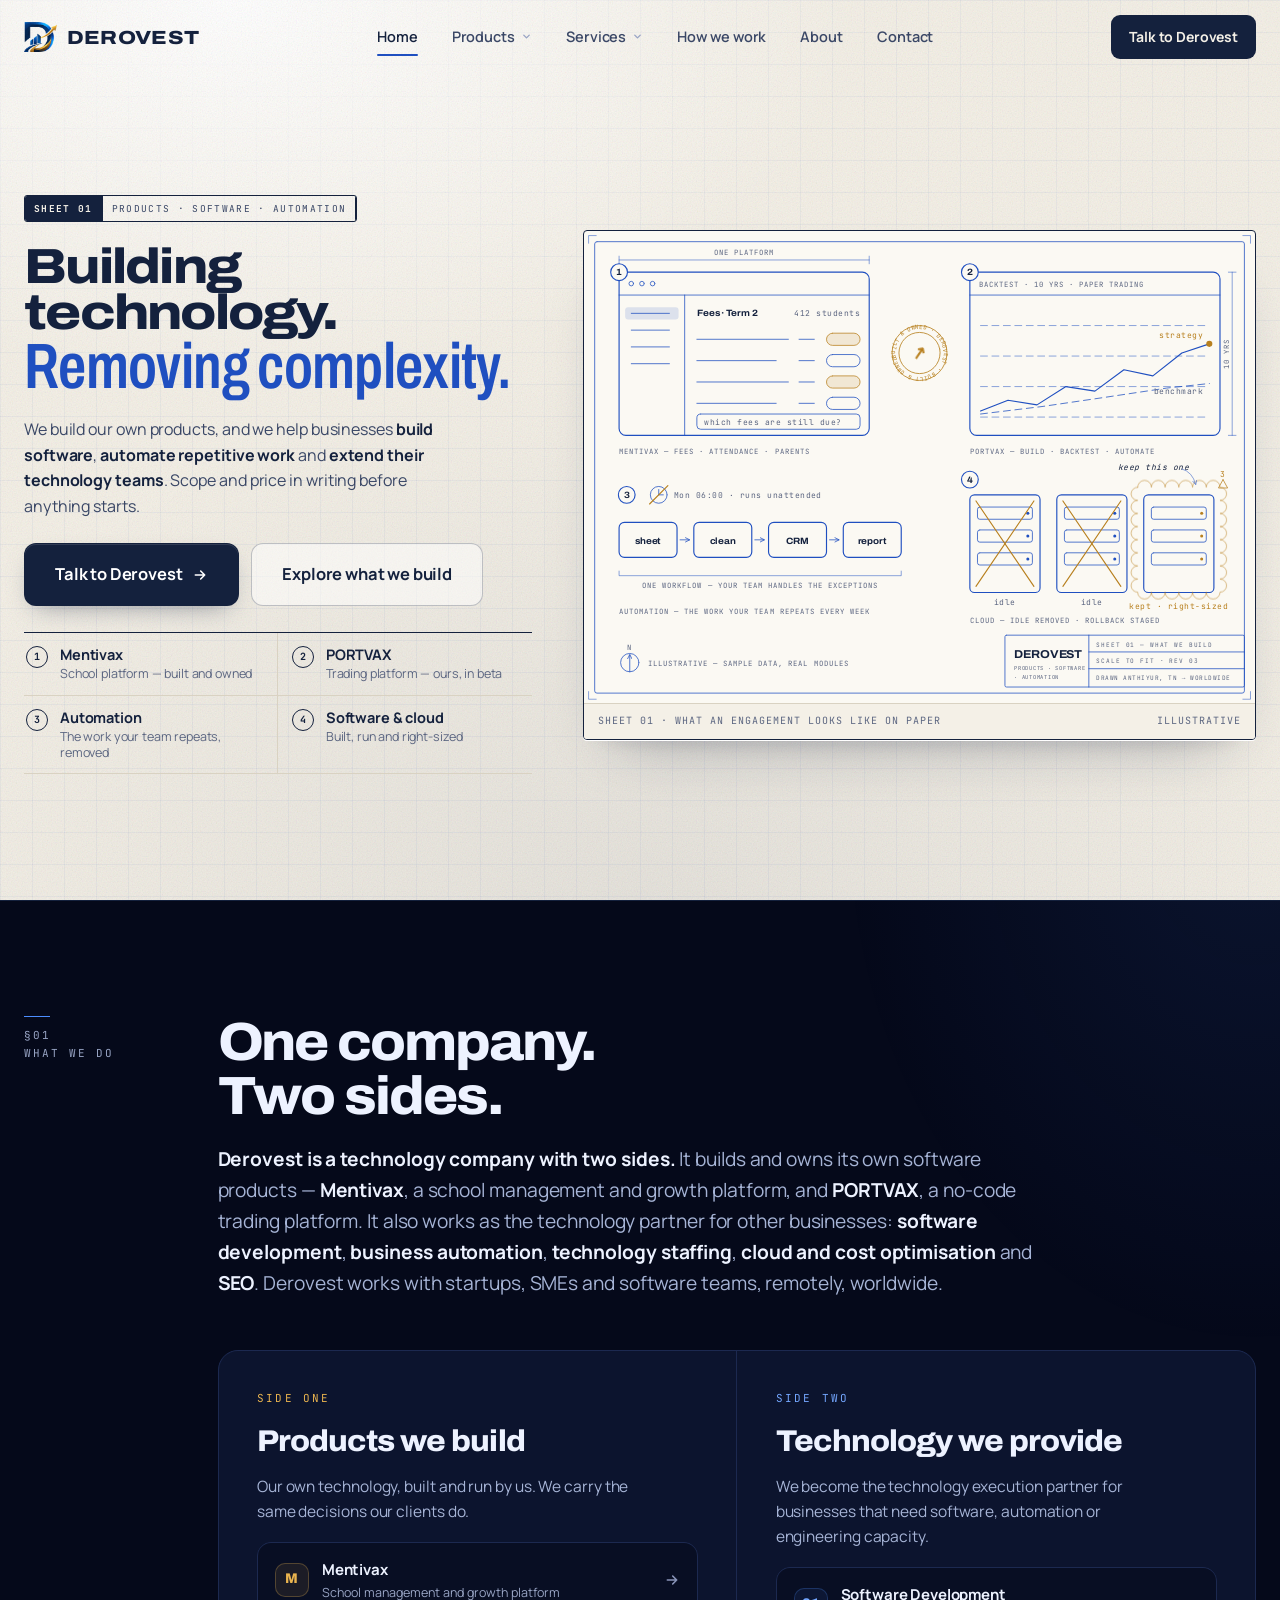
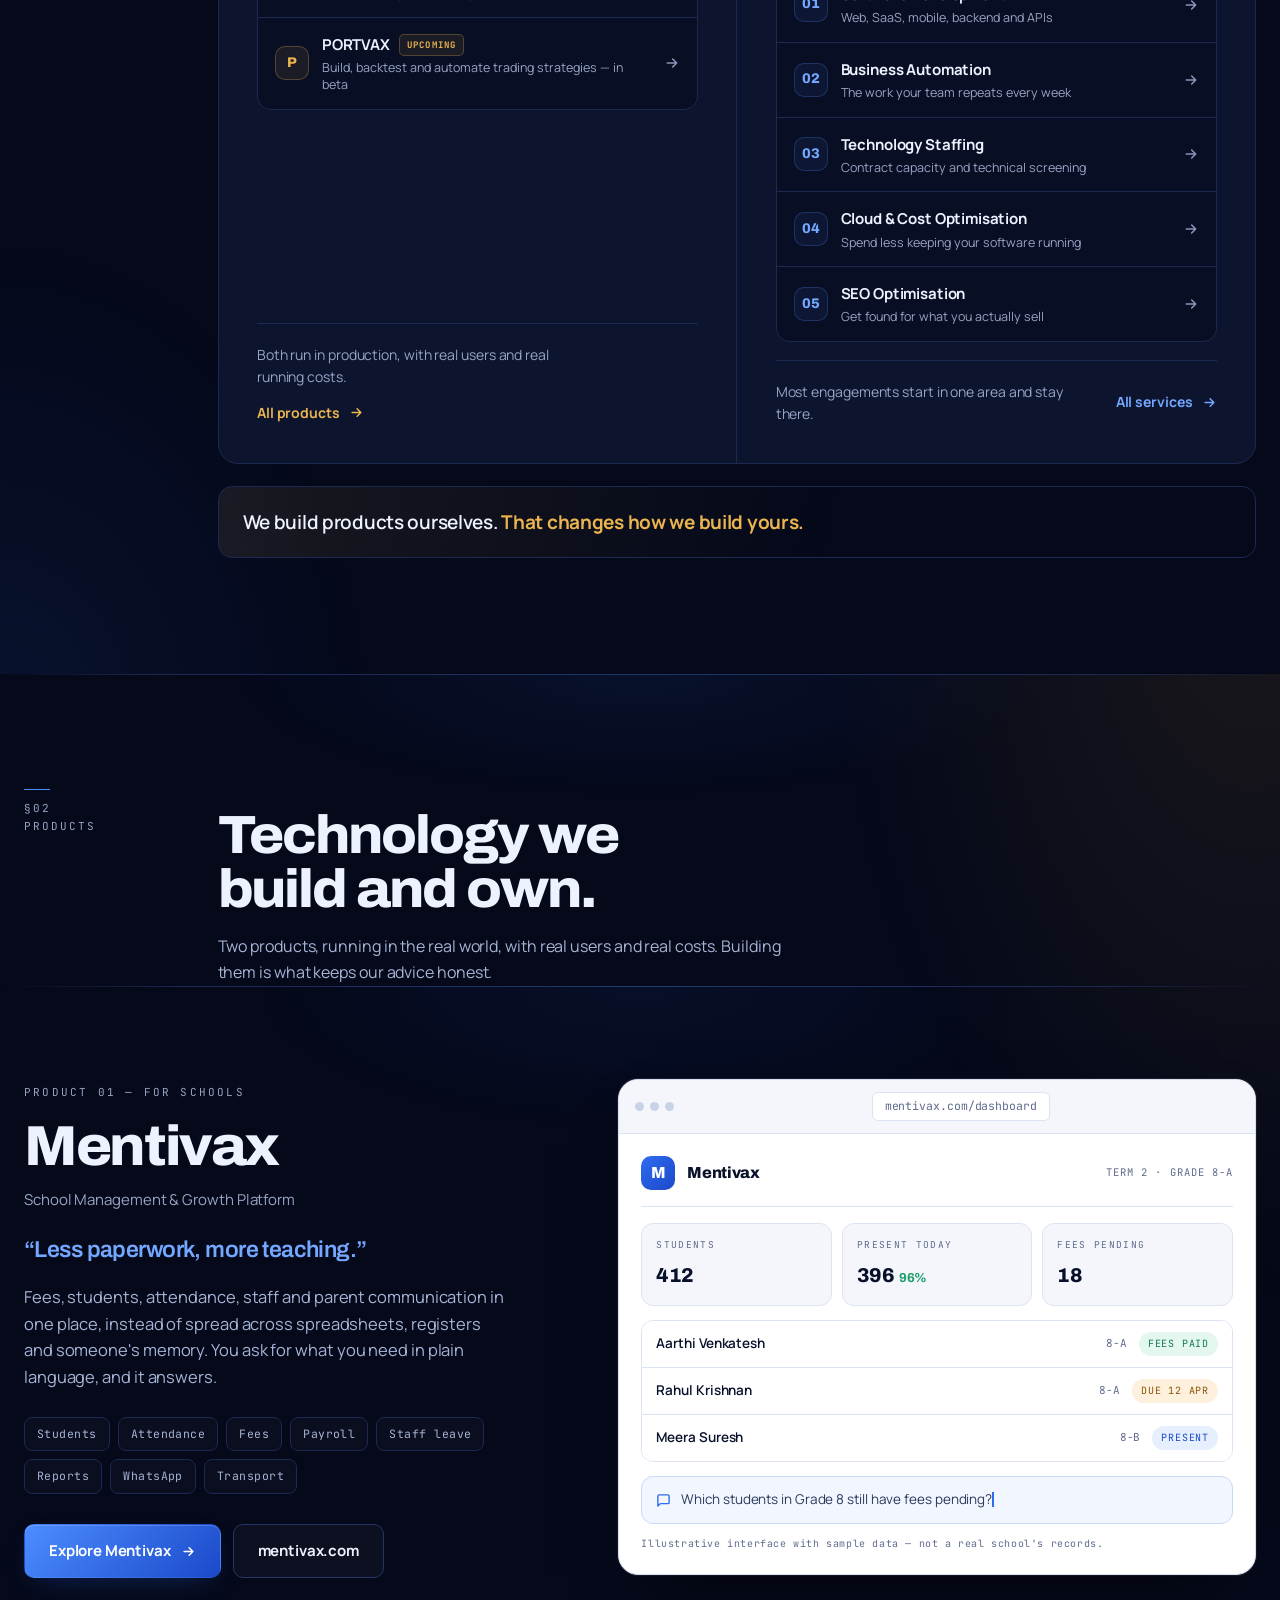
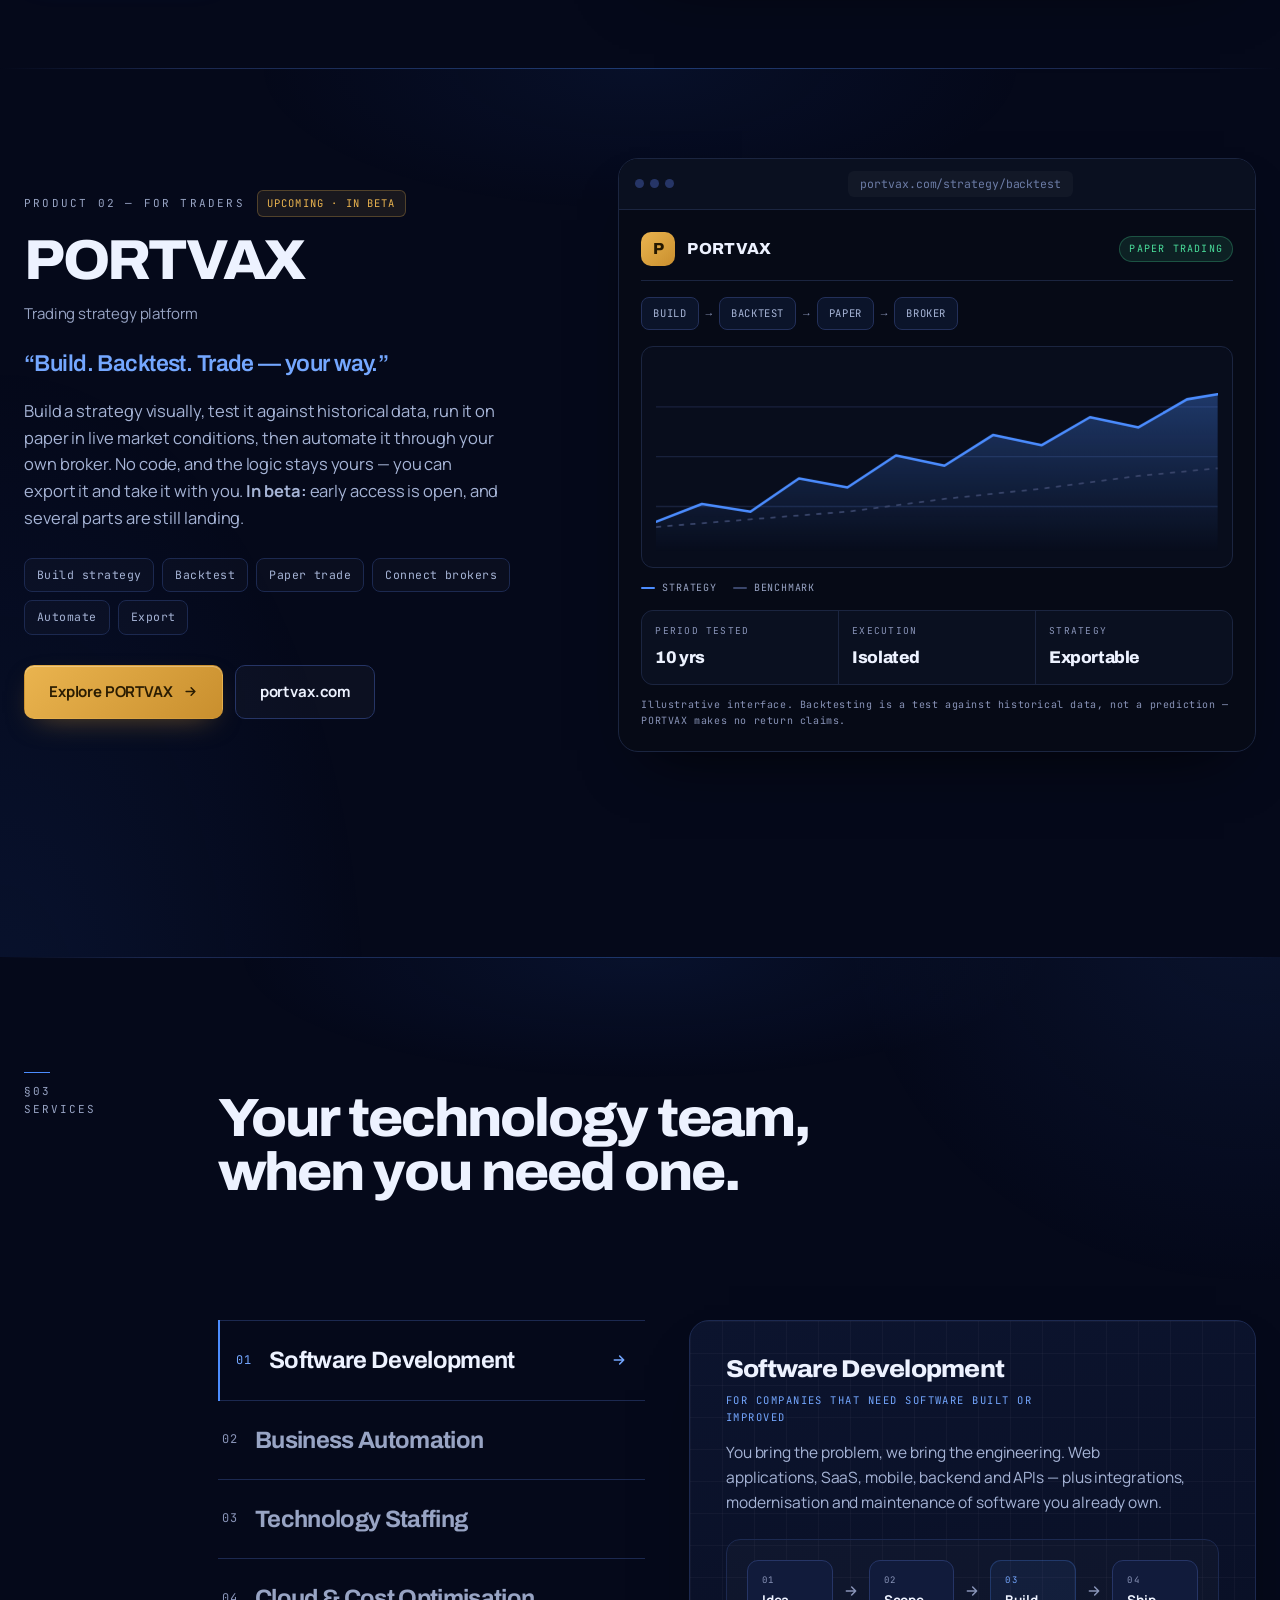
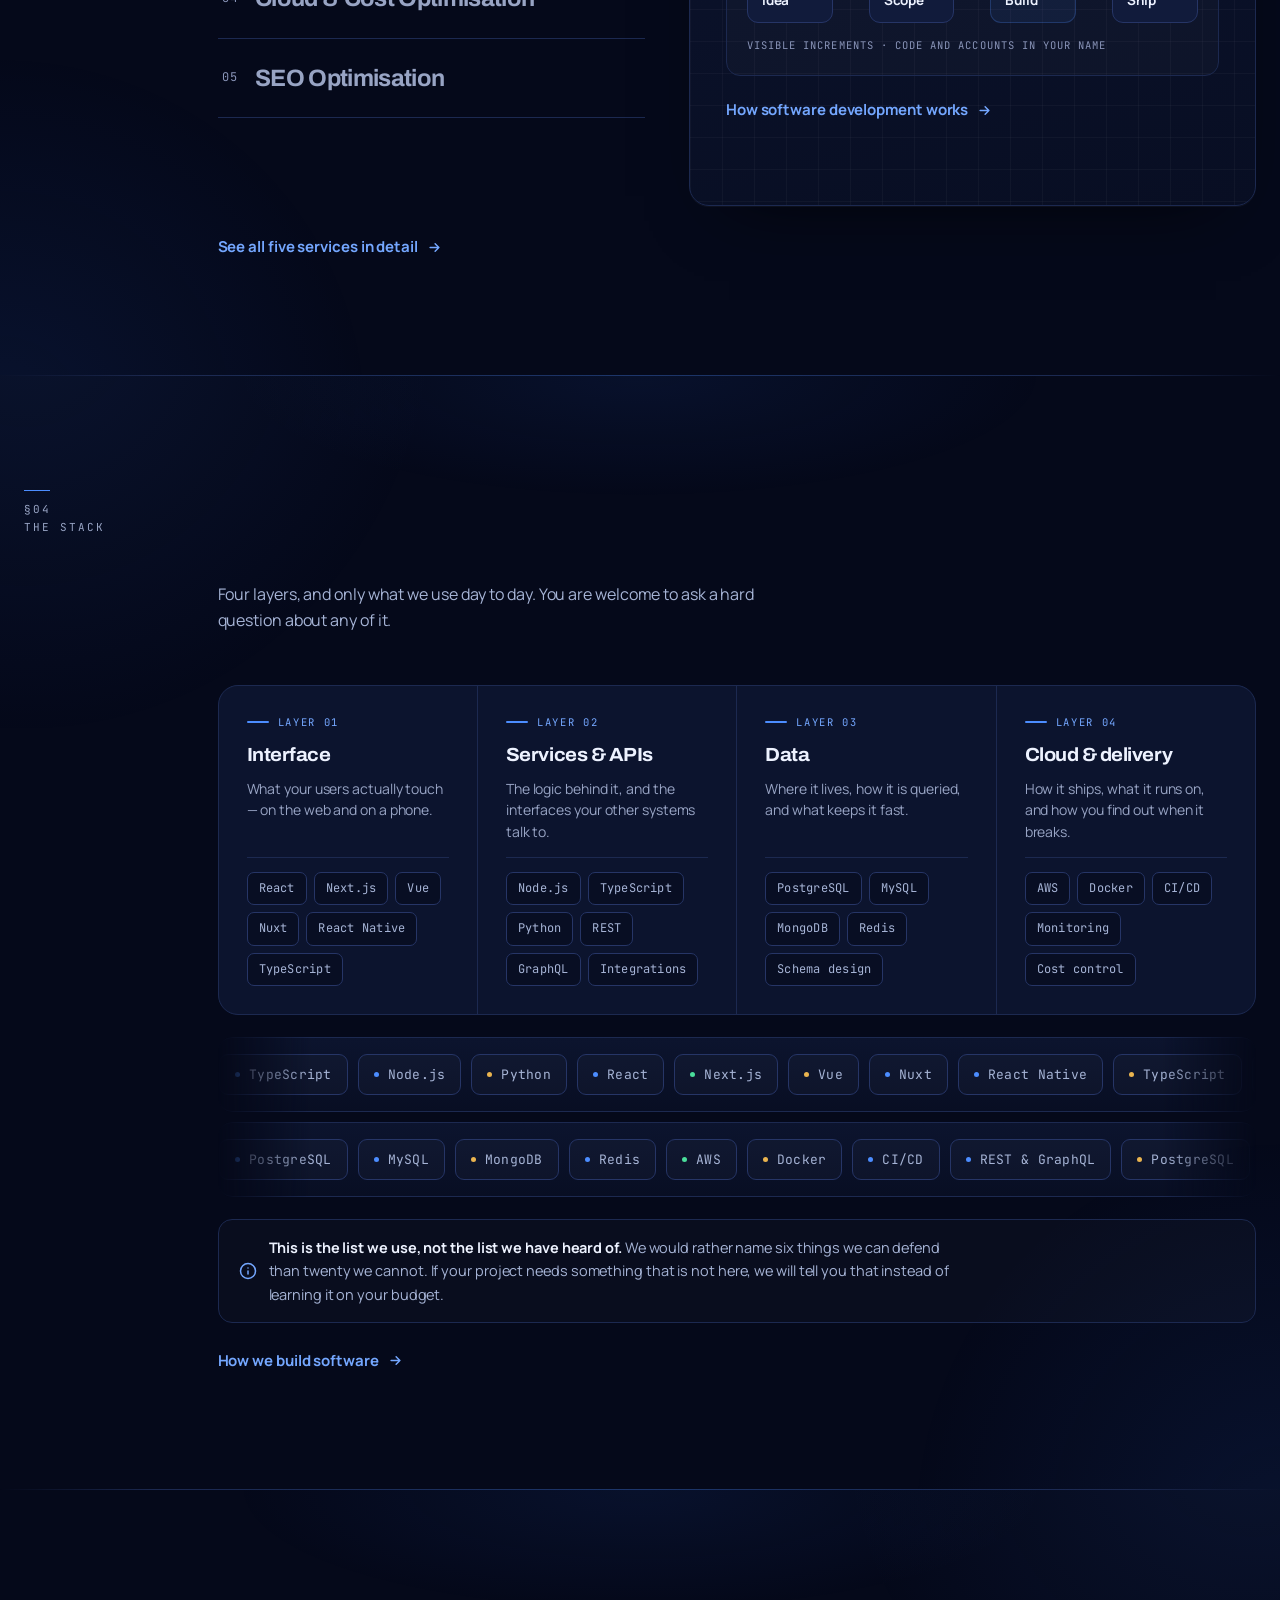
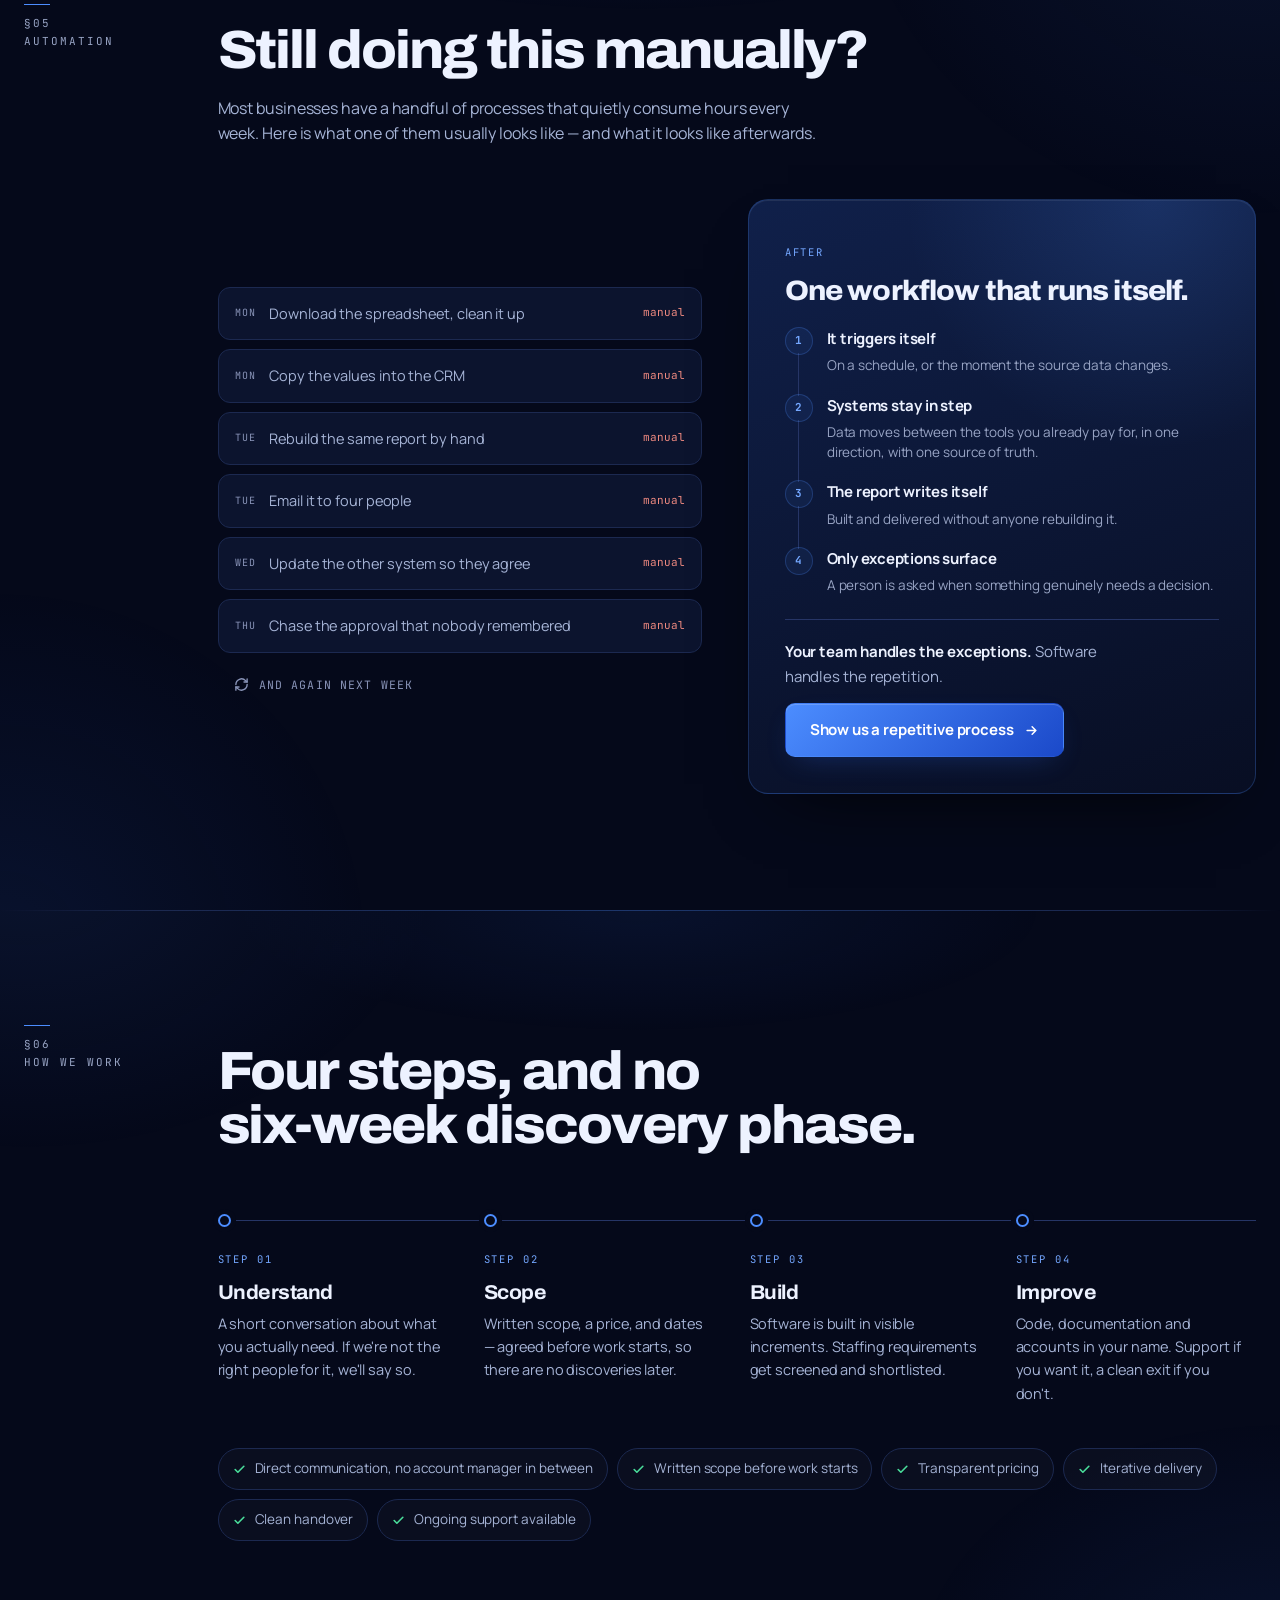
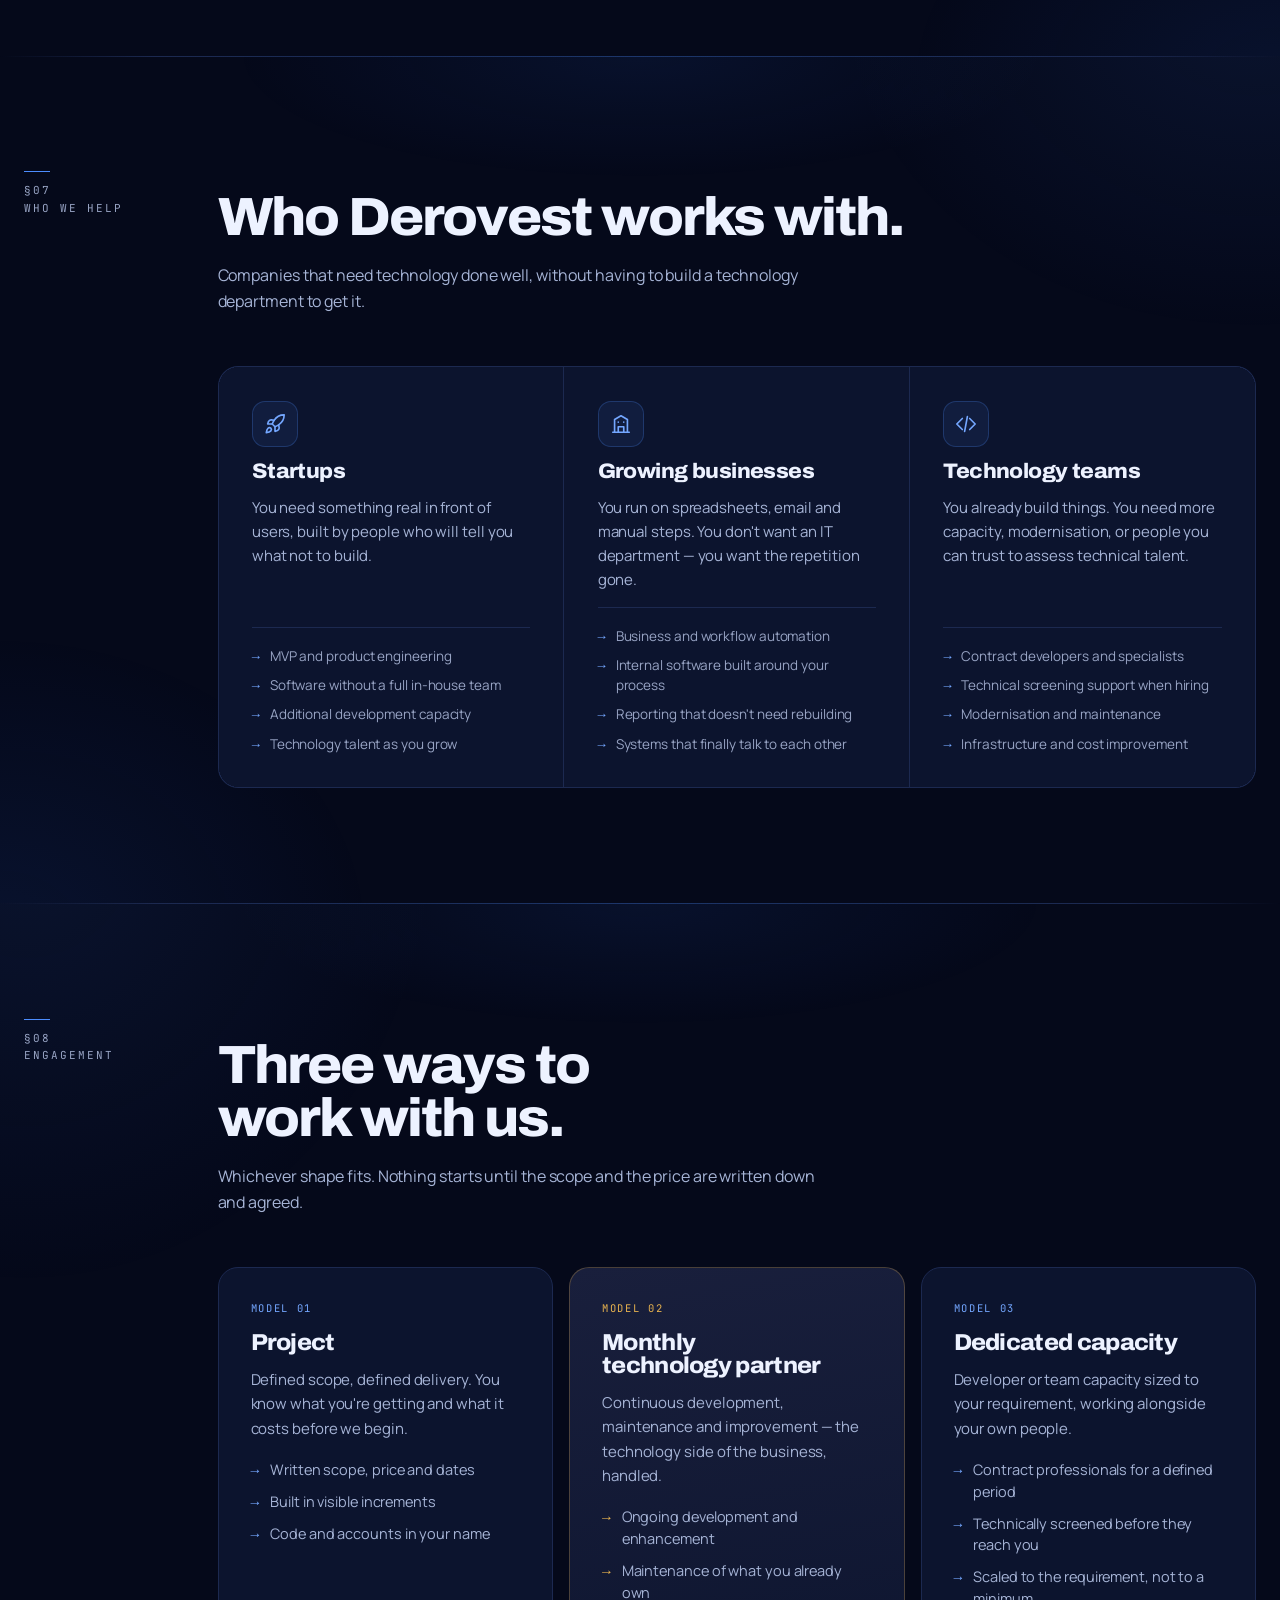
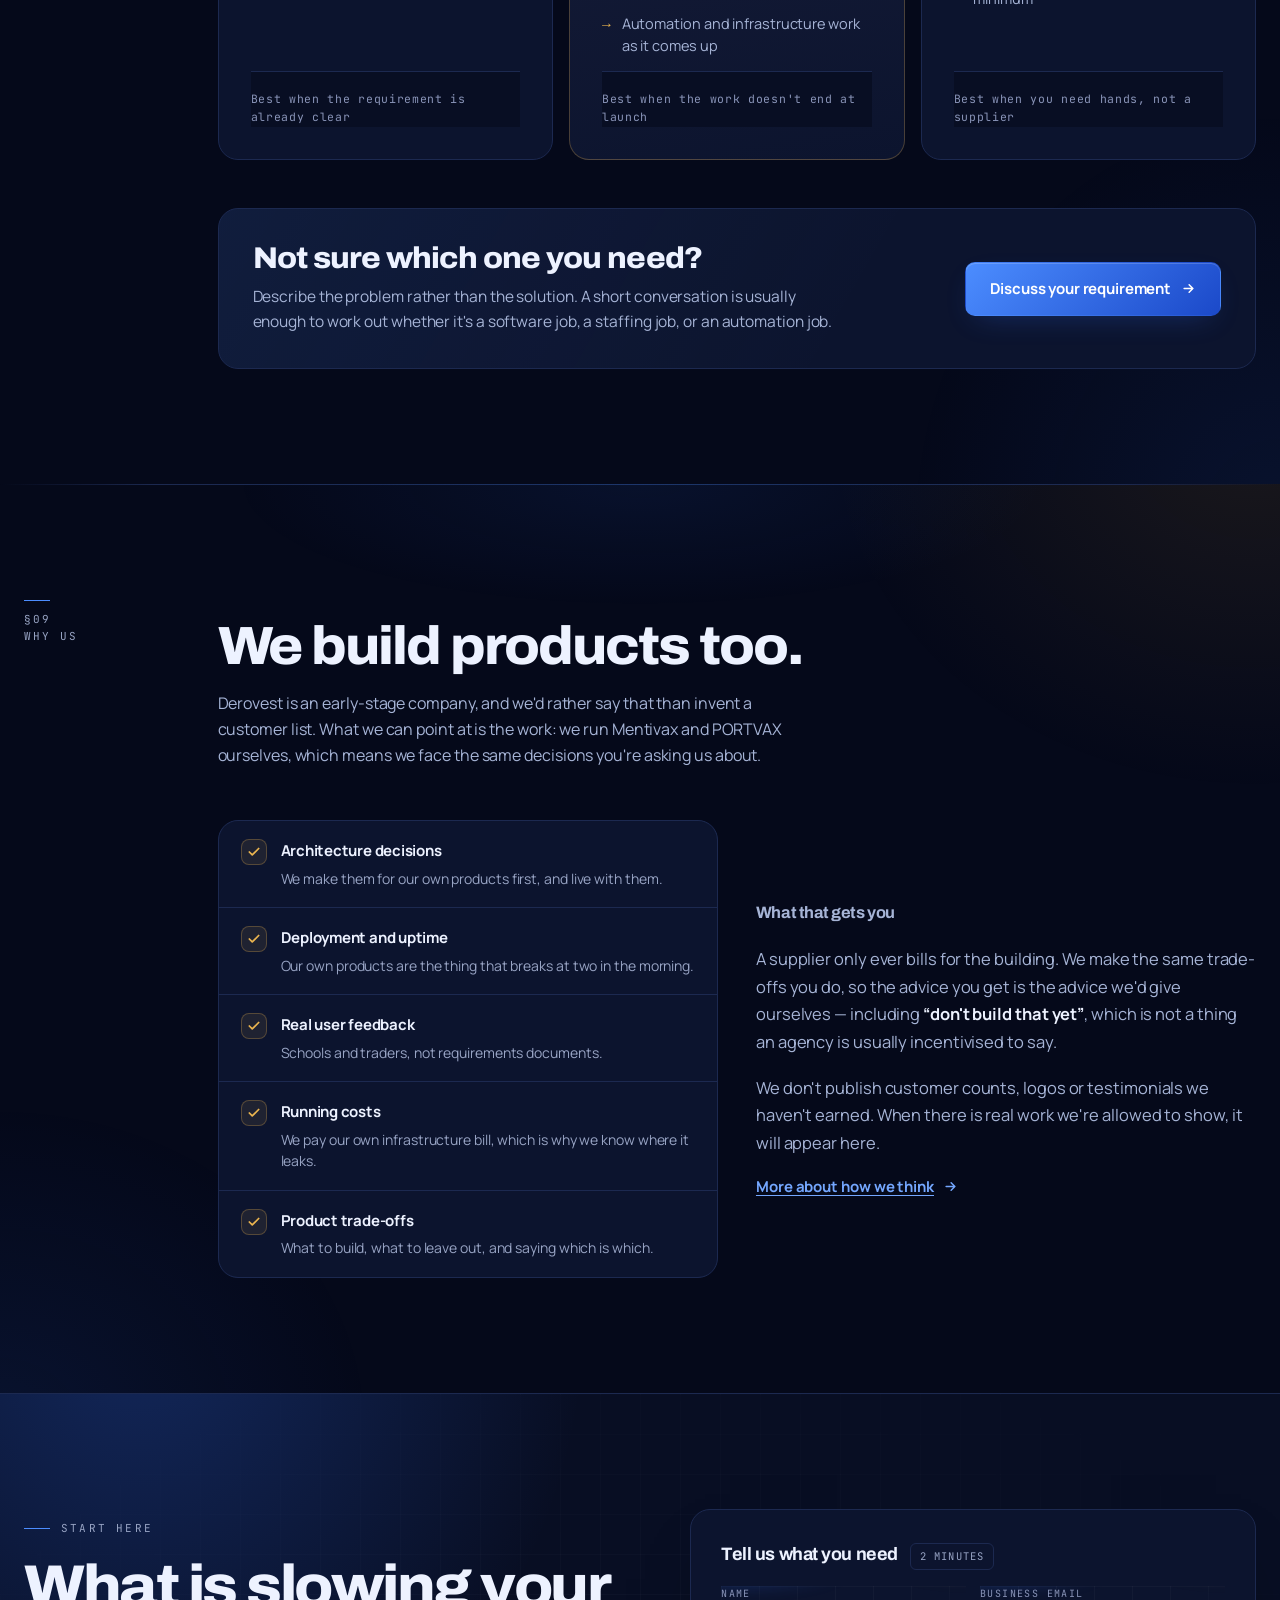
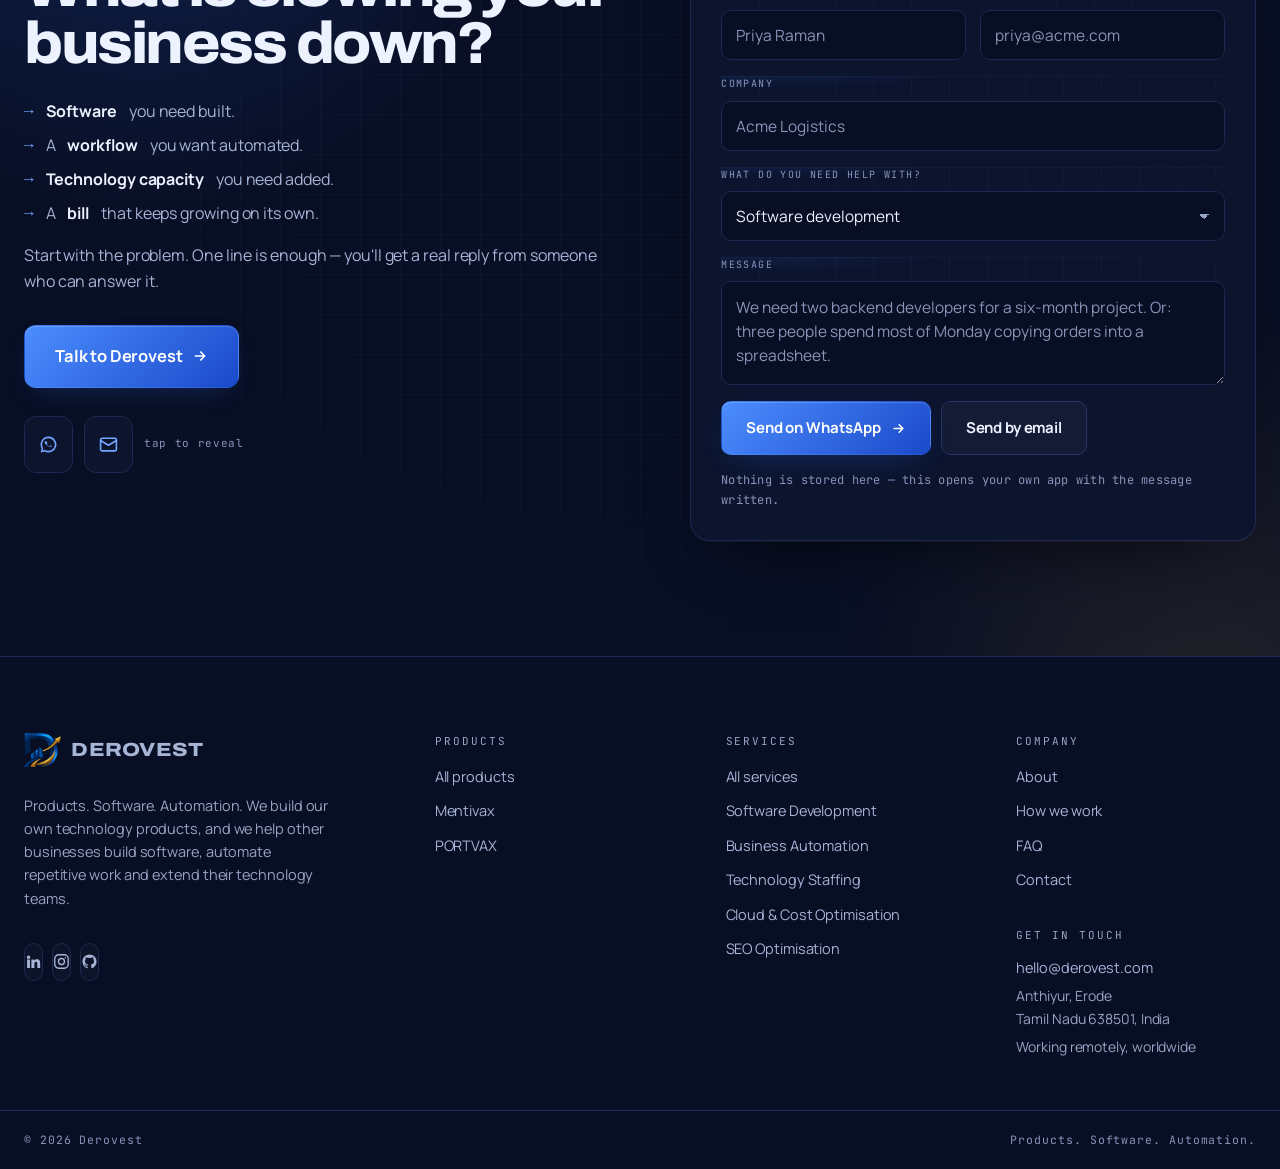
==== commit a605caa1: "Hero: the drafting table The dark hero was the default output of every AI-generated tech site — navy" ====
--- a/index.html
+++ b/index.html
@@ -37,9 +37,9 @@
 
 <link rel="preload" as="font" type="font/woff2" href="/assets/fonts/archivo.woff2?v=de2f1fe817" crossorigin>
 <link rel="preload" as="font" type="font/woff2" href="/assets/fonts/manrope.woff2?v=938c6e8019" crossorigin>
-<link rel="stylesheet" href="/assets/style.css?v=a7dde4c330">
+<link rel="stylesheet" href="/assets/style.css?v=57971ed4ec">
 <noscript><style>.rv,[data-stagger]>*,.auto-task,.auto-pipe .pstep{opacity:1;transform:none}.spine .tick,.timeline::before{transform:scaleX(1)}.dg-bar{transform:scaleY(1)}.mock .equity{stroke-dashoffset:0}.mock .equity-fill{opacity:1}.switch-panels{display:block}.switch-panel{opacity:1;visibility:visible;transform:none;border-bottom:1px solid var(--line)}.switch-list{display:none}</style></noscript>
-<script src="/assets/site.js?v=5abf54484c" defer></script>
+<script src="/assets/site.js?v=5cb63f2c44" defer></script>
 
 <script type="application/ld+json">
 {
@@ -503,7 +503,7 @@
 </head>
 <body>
 <a class="skip" href="#main">Skip to content</a>
-<header class="nav" id="nav">
+<header class="nav on-paper" id="nav">
   <div class="wrap nav-in">
     <a class="brand" href="/" aria-label="Derovest — home"><img class="mark" src="/assets/logo.png" alt="" width="208" height="190" fetchpriority="high" decoding="async"><b>DEROVEST</b></a>
     <nav class="nav-links" id="nav-links" aria-label="Primary">
@@ -561,71 +561,31 @@
 <main id="main">
 
 <!-- ══ HERO — the five-second answer ═══════════════════════════════════ -->
-<section class="hero">
-  <div class="hero-bg" aria-hidden="true">
-    <span class="aurora a1"></span><span class="aurora a2"></span><span class="aurora a3"></span>
-    <span class="beam beam-h"></span><span class="beam beam-v"></span>
-    <span class="sheen"></span>
-    <span class="motes"><i></i><i></i><i></i><i></i><i></i><i></i><i></i><i></i><i></i><i></i><i></i><i></i><i></i><i></i></span>
-  </div>
+<section class="hero paper">
+  <div class="paper-grain" aria-hidden="true"></div>
   <div class="wrap hero-in">
     <div class="hero-copy">
-      <div class="eyebrow"><span class="bar"></span><span class="code-label">Derovest · Technology company</span></div>
-      <h1><span class="mask"><span>Building technology.</span></span><span class="mask"><span class="accent">Removing complexity.</span></span></h1>
-      <p class="lede">We build our own products, and we help businesses <b>build software</b>, <b>automate repetitive work</b> and <b>extend their technology teams</b>.</p>
+      <div class="sheet-tag" aria-hidden="true"><span>Sheet 01</span><span>Products · Software · Automation</span><span>Anthiyur, TN → worldwide</span></div>
+      <h1><span class="mask"><span class="l1">Building technology.</span></span><span class="mask"><span class="l2">Removing complexity.</span></span></h1>
+      <p class="lede">We build our own products, and we help businesses <b>build software</b>, <b>automate repetitive work</b> and <b>extend their technology teams</b>. Scope and price in writing before anything starts.</p>
       <div class="hero-cta">
         <a class="btn btn-primary btn-lg magnetic" href="/contact">Talk to Derovest <svg width="16" height="16" viewBox="0 0 24 24" fill="none" stroke="currentColor" stroke-width="2.4" stroke-linecap="round" stroke-linejoin="round" aria-hidden="true"><path d="M5 12h14M13 6l6 6-6 6"/></svg></a>
         <a class="btn btn-ghost btn-lg" href="#what-we-do">Explore what we build</a>
       </div>
-      <div class="hero-proof">
-        <span><svg width="14" height="14" viewBox="0 0 24 24" fill="none" stroke="currentColor" stroke-width="3" stroke-linecap="round" stroke-linejoin="round" aria-hidden="true"><path d="M20 6 9 17l-5-5"/></svg>Two products of our own</span>
-        <span><svg width="14" height="14" viewBox="0 0 24 24" fill="none" stroke="currentColor" stroke-width="3" stroke-linecap="round" stroke-linejoin="round" aria-hidden="true"><path d="M20 6 9 17l-5-5"/></svg>Scope and price agreed in writing first</span>
-        <span><svg width="14" height="14" viewBox="0 0 24 24" fill="none" stroke="currentColor" stroke-width="3" stroke-linecap="round" stroke-linejoin="round" aria-hidden="true"><path d="M20 6 9 17l-5-5"/></svg>Remote, worldwide</span>
-      </div>
+      <ol class="hero-legend" aria-label="Key to the drawing">
+        <li><a href="/products/mentivax" data-piece="p1"><b>1</b><span>Mentivax<small>School platform — built and owned</small></span></a></li>
+        <li><a href="/products/portvax" data-piece="p2"><b>2</b><span>PORTVAX<small>Trading platform — ours, in beta</small></span></a></li>
+        <li><a href="/services/business-automation" data-piece="p3"><b>3</b><span>Automation<small>The work your team repeats, removed</small></span></a></li>
+        <li><a href="/services/server-cost-reduction" data-piece="p4"><b>4</b><span>Software &amp; cloud<small>Built, run and right-sized</small></span></a></li>
+      </ol>
     </div>
 
     <div class="hero-art">
-      <div class="branch" id="branch">
-        <div class="branch-inner">
-          <svg viewBox="0 0 600 600" aria-hidden="true" focusable="false">
-            <defs>
-              <linearGradient id="wireGrad" x1="0" y1="0" x2="1" y2="1">
-                <stop offset="0%" stop-color="#7FB0FF" stop-opacity="1"/>
-                <stop offset="65%" stop-color="#4C8DFF" stop-opacity=".75"/>
-                <stop offset="100%" stop-color="#EAB44F" stop-opacity=".85"/>
-              </linearGradient>
-              <radialGradient id="coreGrad" cx="50%" cy="38%">
-                <stop offset="0%" stop-color="#1B2C5E"/>
-                <stop offset="100%" stop-color="#0A1128"/>
-              </radialGradient>
-            </defs>
-            <circle class="ring" cx="300" cy="300" r="122"/>
-            <circle class="ring ring-2" cx="300" cy="300" r="182"/>
-            <path class="wire w1" d="M258 272 C 220 240, 180 184, 126 138"/>
-            <path class="wire w2" d="M342 272 C 386 236, 440 196, 496 168"/>
-            <path class="wire w3" d="M342 328 C 388 364, 430 414, 484 450"/>
-            <path class="wire w4" d="M258 328 C 216 368, 176 428, 124 482"/>
-            <circle class="pip" cx="186" cy="200" r="3.5"/>
-            <circle class="pip" cx="424" cy="212" r="3.5"/>
-            <circle class="pip" cx="420" cy="392" r="3.5"/>
-            <circle class="pip" cx="184" cy="400" r="3.5"/>
-            <circle class="spark s1" r="2.8" fill="#8FBBFF" style="--path:path('M258 272 C 220 240, 180 184, 126 138')"/>
-            <circle class="spark s2" r="2.8" fill="#8FBBFF" style="--path:path('M342 272 C 386 236, 440 196, 496 168')"/>
-            <circle class="spark s3" r="2.8" fill="#EAB44F" style="--path:path('M342 328 C 388 364, 430 414, 484 450')"/>
-            <circle class="spark s4" r="2.8" fill="#8FBBFF" style="--path:path('M258 328 C 216 368, 176 428, 124 482')"/>
-          </svg>
-        </div>
-        <div class="branch-core">
-          <img src="/assets/logo.png" alt="" width="208" height="190" fetchpriority="high" decoding="async">
-          <span>Derovest</span>
-        </div>
-        <div class="branch-nodes">
-          <a class="branch-node n1 is-gold" href="/products" style="left:19%; top:20%"><b>Products</b><span>Built &amp; owned</span></a>
-          <a class="branch-node n2" href="/services/software-development" style="left:83%; top:27%"><b>Software</b><span>Built for you</span></a>
-          <a class="branch-node n3" href="/services/business-automation" style="left:80%; top:75%"><b>Automation</b><span>Work removed</span></a>
-          <a class="branch-node n4" href="/services/technology-staffing" style="left:20%; top:80%"><b>Talent</b><span>Capacity added</span></a>
-        </div>
-      </div>
+      <figure class="draft" id="draft">
+        <svg viewBox="0 0 880 620" aria-hidden="true" focusable="false"><defs><marker id="ah" viewBox="0 0 10 10" refX="8" refY="5" markerWidth="7" markerHeight="7" orient="auto-start-reverse"><path d="M1,1 L9,5 L1,9" fill="none" stroke="currentColor" stroke-width="1.4" stroke-linecap="round" stroke-linejoin="round"/></marker></defs><g class="frame"><rect class="s thin" x="14" y="14" width="852" height="592" rx="3" pathLength="1"/><path class="s dim" d="M6,16 v-10 h10" pathLength="1"/><path class="s dim" d="M874,16 v-10 h-10" pathLength="1"/><path class="s dim" d="M6,604 v10 h10" pathLength="1"/><path class="s dim" d="M874,604 v10 h-10" pathLength="1"/></g><g class="piece p1" transform="translate(46,54)"><rect class="s" x="0" y="0" width="328" height="214" rx="9" pathLength="1"/><line class="s thin" x1="0" y1="30" x2="328" y2="30" pathLength="1"/><circle class="s thin" cx="16" cy="15" r="3" pathLength="1"/><circle class="s thin" cx="30" cy="15" r="3" pathLength="1"/><circle class="s thin" cx="44" cy="15" r="3" pathLength="1"/><line class="s thin" x1="86" y1="30" x2="86" y2="214" pathLength="1"/><rect class="f soft" x="8" y="46" width="70" height="16" rx="4"/><line class="s thin" x1="16" y1="54" x2="66" y2="54" pathLength="1"/><line class="s thin" x1="16" y1="76" x2="66" y2="76" pathLength="1"/><line class="s thin" x1="16" y1="98" x2="66" y2="98" pathLength="1"/><line class="s thin" x1="16" y1="120" x2="66" y2="120" pathLength="1"/><text class="t h" x="102" y="57">Fees · Term 2</text><text class="t mute fine" x="316" y="57" text-anchor="end">412 students</text><line class="s thin" x1="102" y1="88" x2="222" y2="88" pathLength="1"/><line class="s thin" x1="236" y1="88" x2="256" y2="88" pathLength="1"/><rect class="s thin f soft g" x="272" y="80" width="44" height="16" rx="8" pathLength="1"/><line class="s thin" x1="102" y1="116" x2="206" y2="116" pathLength="1"/><line class="s thin" x1="236" y1="116" x2="256" y2="116" pathLength="1"/><rect class="s thin" x="272" y="108" width="44" height="16" rx="8" pathLength="1"/><line class="s thin" x1="102" y1="144" x2="222" y2="144" pathLength="1"/><line class="s thin" x1="236" y1="144" x2="256" y2="144" pathLength="1"/><rect class="s thin f soft g" x="272" y="136" width="44" height="16" rx="8" pathLength="1"/><line class="s thin" x1="102" y1="172" x2="206" y2="172" pathLength="1"/><line class="s thin" x1="236" y1="172" x2="256" y2="172" pathLength="1"/><rect class="s thin" x="272" y="164" width="44" height="16" rx="8" pathLength="1"/><rect class="s thin" x="102" y="186" width="214" height="20" rx="5" pathLength="1"/><text class="t mute fine" x="112" y="200">which fees are still due?</text><circle class="s f paper" cx="0" cy="0" r="11" pathLength="1"/><text class="t h" x="0" y="4" text-anchor="middle">1</text><text class="t up mute" x="0" y="238">Mentivax — fees · attendance · parents</text></g><g class="piece p2" transform="translate(506,54)"><rect class="s" x="0" y="0" width="328" height="214" rx="9" pathLength="1"/><line class="s thin" x1="0" y1="30" x2="328" y2="30" pathLength="1"/><text class="t up mute" x="12" y="20">Backtest · 10 yrs · paper trading</text><line class="s dash dim" x1="14" y1="70" x2="314" y2="70" pathLength="1"/><line class="s dash dim" x1="14" y1="110" x2="314" y2="110" pathLength="1"/><line class="s dash dim" x1="14" y1="150" x2="314" y2="150" pathLength="1"/><line class="s dash dim" x1="14" y1="190" x2="314" y2="190" pathLength="1"/><polyline class="s thin dash" points="14,186 96,176 178,164 258,152 314,146" pathLength="1"/><polyline class="s bold" points="14,182 50,168 88,174 126,150 164,156 202,128 240,136 278,106 314,94" pathLength="1"/><circle class="f g" cx="314" cy="94" r="4"/><text class="t g fine" x="306" y="86" text-anchor="end">strategy</text><text class="t mute fine" x="306" y="160" text-anchor="end">benchmark</text><circle class="s f paper" cx="0" cy="0" r="11" pathLength="1"/><text class="t h" x="0" y="4" text-anchor="middle">2</text><text class="t up mute" x="0" y="238">PORTVAX — build · backtest · automate</text></g><g class="piece p3" transform="translate(46,326)"><circle class="s thin" cx="52" cy="20" r="11" pathLength="1"/><line class="s thin" x1="52" y1="20" x2="52" y2="13" pathLength="1"/><line class="s thin" x1="52" y1="20" x2="58" y2="20" pathLength="1"/><line class="s g bold" x1="40" y1="32" x2="64" y2="8" pathLength="1"/><text class="t mute" x="72" y="24">Mon 06:00 · runs unattended</text><rect class="s" x="0" y="56" width="76" height="46" rx="7" pathLength="1"/><text class="t h" x="38" y="84" text-anchor="middle">sheet</text><line class="s thin" x1="80" y1="79" x2="92" y2="79" pathLength="1" marker-end="url(#ah)"/><rect class="s" x="98" y="56" width="76" height="46" rx="7" pathLength="1"/><text class="t h" x="136" y="84" text-anchor="middle">clean</text><line class="s thin" x1="178" y1="79" x2="190" y2="79" pathLength="1" marker-end="url(#ah)"/><rect class="s" x="196" y="56" width="76" height="46" rx="7" pathLength="1"/><text class="t h" x="234" y="84" text-anchor="middle">CRM</text><line class="s thin" x1="276" y1="79" x2="288" y2="79" pathLength="1" marker-end="url(#ah)"/><rect class="s" x="294" y="56" width="76" height="46" rx="7" pathLength="1"/><text class="t h" x="332" y="84" text-anchor="middle">report</text><path class="s dim" d="M0,120 v6 h370 v-6" pathLength="1"/><text class="t up mute fine" x="185" y="142" text-anchor="middle">one workflow — your team handles the exceptions</text><circle class="s f paper" cx="10" cy="20" r="11" pathLength="1"/><text class="t h" x="10" y="24" text-anchor="middle">3</text><text class="t up mute" x="0" y="176">Automation — the work your team repeats every week</text></g><g class="piece p4" transform="translate(506,326)"><rect class="s" x="0" y="20" width="92" height="128" rx="6" pathLength="1"/><rect class="s thin" x="10" y="36" width="72" height="16" rx="3" pathLength="1"/><circle class="f " cx="76" cy="44" r="2"/><rect class="s thin" x="10" y="66" width="72" height="16" rx="3" pathLength="1"/><circle class="f " cx="76" cy="74" r="2"/><rect class="s thin" x="10" y="96" width="72" height="16" rx="3" pathLength="1"/><circle class="f " cx="76" cy="104" r="2"/><line class="s g bold" x1="8" y1="28" x2="84" y2="140" pathLength="1"/><line class="s g bold" x1="84" y1="28" x2="8" y2="140" pathLength="1"/><text class="t mute" x="46" y="164" text-anchor="middle">idle</text><rect class="s" x="114" y="20" width="92" height="128" rx="6" pathLength="1"/><rect class="s thin" x="124" y="36" width="72" height="16" rx="3" pathLength="1"/><circle class="f " cx="190" cy="44" r="2"/><rect class="s thin" x="124" y="66" width="72" height="16" rx="3" pathLength="1"/><circle class="f " cx="190" cy="74" r="2"/><rect class="s thin" x="124" y="96" width="72" height="16" rx="3" pathLength="1"/><circle class="f " cx="190" cy="104" r="2"/><line class="s g bold" x1="122" y1="28" x2="198" y2="140" pathLength="1"/><line class="s g bold" x1="198" y1="28" x2="122" y2="140" pathLength="1"/><text class="t mute" x="160" y="164" text-anchor="middle">idle</text><rect class="s" x="228" y="20" width="92" height="128" rx="6" pathLength="1"/><rect class="s thin" x="238" y="36" width="72" height="16" rx="3" pathLength="1"/><circle class="f g" cx="304" cy="44" r="2"/><rect class="s thin" x="238" y="66" width="72" height="16" rx="3" pathLength="1"/><circle class="f g" cx="304" cy="74" r="2"/><rect class="s thin" x="238" y="96" width="72" height="16" rx="3" pathLength="1"/><circle class="f g" cx="304" cy="104" r="2"/><text class="t g" x="274" y="170" text-anchor="middle">kept · right-sized</text><circle class="s f paper" cx="0" cy="0" r="11" pathLength="1"/><text class="t h" x="0" y="4" text-anchor="middle">4</text><text class="t up mute" x="0" y="188">Cloud — idle removed · rollback staged</text></g><g class="dims"><line class="s dim" x1="46" y1="38" x2="374" y2="38" pathLength="1"/><line class="s dim" x1="46" y1="33" x2="46" y2="43" pathLength="1"/><line class="s dim" x1="374" y1="33" x2="374" y2="43" pathLength="1"/><text class="t up mute fine" x="210" y="31" text-anchor="middle">one platform</text><line class="s dim" x1="850" y1="54" x2="850" y2="268" pathLength="1"/><line class="s dim" x1="845" y1="54" x2="855" y2="54" pathLength="1"/><line class="s dim" x1="845" y1="268" x2="855" y2="268" pathLength="1"/><text class="t up mute fine" transform="translate(846,161) rotate(-90)" text-anchor="middle">10 yrs</text><path class="s dim g" d="M726,336 a8,8 0 0 1 18.0,0.0 a8,8 0 0 1 18.0,0.0 a8,8 0 0 1 18.0,0.0 a8,8 0 0 1 18.0,0.0 a8,8 0 0 1 18.0,0.0 a8,8 0 0 1 18.0,0.0 a8,8 0 0 1 0.0,17.2 a8,8 0 0 1 0.0,17.2 a8,8 0 0 1 0.0,17.2 a8,8 0 0 1 0.0,17.2 a8,8 0 0 1 0.0,17.2 a8,8 0 0 1 0.0,17.2 a8,8 0 0 1 0.0,17.2 a8,8 0 0 1 0.0,17.2 a8,8 0 0 1 -18.0,0.0 a8,8 0 0 1 -18.0,0.0 a8,8 0 0 1 -18.0,0.0 a8,8 0 0 1 -18.0,0.0 a8,8 0 0 1 -18.0,0.0 a8,8 0 0 1 -18.0,0.0 a8,8 0 0 1 0.0,-17.2 a8,8 0 0 1 0.0,-17.2 a8,8 0 0 1 0.0,-17.2 a8,8 0 0 1 0.0,-17.2 a8,8 0 0 1 0.0,-17.2 a8,8 0 0 1 0.0,-17.2 a8,8 0 0 1 0.0,-17.2 a8,8 0 0 1 0.0,-17.2 Z" pathLength="1"/><path class="s thin g" d="M838,326 l6,11 h-12 z" pathLength="1"/><text class="t g fine" x="838" y="323" text-anchor="middle">3</text></g><g class="notes"><text class="t fine" x="700" y="313" style="font-style:italic">keep this one</text><path class="s thin dim" d="M784,312 q 14,4 18,20" pathLength="1" marker-end="url(#ah)"/><circle class="s thin" cx="60" cy="566" r="12" pathLength="1"/><line class="s thin" x1="60" y1="578" x2="60" y2="556" pathLength="1" marker-end="url(#ah)"/><text class="t up mute fine" x="60" y="549" text-anchor="middle">N</text><text class="t up mute fine" x="84" y="571">Illustrative — sample data, real modules</text></g><g class="stamp" transform="translate(440,160)"><g class="stamp-rot"><circle class="s thin g" cx="0" cy="0" r="36" pathLength="1"/><circle class="s thin g" cx="0" cy="0" r="27" pathLength="1"/><path id="stampPath" d="M-31.5,0 a31.5,31.5 0 1,1 63,0 a31.5,31.5 0 1,1 -63,0" fill="none"/><text class="t g up fine" style="font-size:7.4px"><textPath href="#stampPath" startOffset="0">Built &amp; owned · Derovest · built &amp; owned · Derovest ·</textPath></text><text class="t g" x="0" y="8" text-anchor="middle" style="font-size:22px; font-family:Archivo,sans-serif; font-weight:800">↗</text></g></g><g class="tblock" transform="translate(552,530)"><rect class="s thin" x="0" y="0" width="314" height="68" rx="2" pathLength="1"/><line class="s thin" x1="110" y1="0" x2="110" y2="68" pathLength="1"/><line class="s thin" x1="110" y1="22" x2="314" y2="22" pathLength="1"/><line class="s thin" x1="110" y1="44" x2="314" y2="44" pathLength="1"/><text class="t h" x="12" y="30" style="font-size:15px">DEROVEST</text><text class="t up mute fine" x="12" y="46" style="font-size:7px">Products · Software</text><text class="t up mute fine" x="12" y="57" style="font-size:7px">· Automation</text><text class="t up mute fine" x="120" y="15" style="font-size:8px">Sheet 01 — what we build</text><text class="t up mute fine" x="120" y="37" style="font-size:8px">Scale  to fit  ·  Rev 03</text><text class="t up mute fine" x="120" y="59" style="font-size:8px; letter-spacing:.08em">Drawn  Anthiyur, TN → worldwide</text></g></svg>
+        <div class="lens" aria-hidden="true"></div>
+        <figcaption class="draft-cap"><span>Sheet 01 · what an engagement looks like on paper</span><span>Illustrative</span></figcaption>
+      </figure>
     </div>
   </div>
 </section>
--- a/assets/style.css
+++ b/assets/style.css
@@ -498,21 +498,6 @@
    narrow screens the diagram drops below and sheds its outer ring.
    ═════════════════════════════════════════════════════════════════════ */
 .hero{position:relative; border-bottom:1px solid var(--line); overflow:hidden; isolation:isolate}
-.hero::before{
-  content:""; position:absolute; inset:0; z-index:-3; pointer-events:none;
-  background:
-    linear-gradient(var(--grid-line) 1px, transparent 1px) 0 0/100% 40px,
-    linear-gradient(90deg, var(--grid-line) 1px, transparent 1px) 0 0/40px 100%;
-  mask-image:radial-gradient(130% 100% at 30% 10%, #000 25%, transparent 80%);
-}
-/* the hero's light is animated now (see .hero-bg); this is only the
-   falloff that keeps the headline sitting on a darker patch */
-.hero::after{
-  content:""; position:absolute; inset:0; z-index:-1; pointer-events:none;
-  background:
-    radial-gradient(70% 60% at 28% 52%, #05091A66, transparent 70%),
-    linear-gradient(180deg, transparent 60%, #05091A99 100%);
-}
 .hero-in{
   position:relative; display:grid; align-items:center;
   grid-template-columns:minmax(0,1.1fr) minmax(0,.9fr);
@@ -527,10 +512,6 @@
   font-size:clamp(36px,4.6vw,61px); font-weight:800; line-height:1.02;
   letter-spacing:-.042em; font-variation-settings:"wdth" 97;
 }
-.hero h1 .accent{
-  color:transparent; background:linear-gradient(105deg,#7FB0FF 10%,#4C8DFF 42%,#EAB44F 96%);
-  -webkit-background-clip:text; background-clip:text;
-}
 .hero .lede{max-width:52ch}
 .hero-cta{display:flex; flex-wrap:wrap; gap:12px; margin-top:clamp(28px,3vw,38px)}
 .hero-proof{
@@ -544,182 +525,198 @@
 }
 .hero-proof svg{color:var(--blue-ink); flex:none}
 
-/* ── animated hero backdrop ────────────────────────────────────────────
-   Four moving layers, all transform/opacity only, all GPU-composited:
-
-     aurora  three large soft lights on different loops, so the hero is
-             never lit the same way twice
-     beams   a horizontal and a vertical line travelling the grid, which
-             is what makes the surface read as live circuitry
-     sheen   one slow diagonal pass of light across the whole hero
-     motes   particles rising, echoing the logo's climbing arrow
-
-   Nothing here animates a property that forces layout, and the whole
-   thing is behind the copy at z-index -2. It halves on tablets and
-   stops entirely on phones and under prefers-reduced-motion.
-   ──────────────────────────────────────────────────────────────────── */
-.hero-bg{position:absolute; inset:0; z-index:-2; overflow:hidden; pointer-events:none}
-
-/* — aurora — */
-.hero-bg .aurora{
-  position:absolute; border-radius:50%; will-change:transform;
-  mix-blend-mode:screen;
-}
-.hero-bg .a1{
-  width:min(78vw,1040px); aspect-ratio:1; left:-20%; top:-42%;
-  background:radial-gradient(circle, #2F6BF0 0%, #2F6BF066 32%, transparent 64%);
-  opacity:.5; animation:auroraA 24s ease-in-out infinite;
-}
-.hero-bg .a2{
-  width:min(52vw,680px); aspect-ratio:1; right:-14%; top:-26%;
-  background:radial-gradient(circle, #E9A93D 0%, #C9902E4D 34%, transparent 66%);
-  opacity:.3; animation:auroraB 31s ease-in-out infinite;
-}
-.hero-bg .a3{
-  width:min(70vw,900px); aspect-ratio:1; right:-10%; bottom:-48%;
-  background:radial-gradient(circle, #1B49C9 0%, #1B49C966 34%, transparent 66%);
-  opacity:.48; animation:auroraC 27s ease-in-out infinite;
-}
-@keyframes auroraA{
-  0%,100%{transform:translate3d(0,0,0) scale(1)}
-  34%    {transform:translate3d(9%,7%,0)  scale(1.14)}
-  67%    {transform:translate3d(-6%,12%,0) scale(.93)}
-}
-@keyframes auroraB{
-  0%,100%{transform:translate3d(0,0,0) scale(1)}
-  40%    {transform:translate3d(-11%,9%,0) scale(1.2)}
-  72%    {transform:translate3d(5%,-4%,0)  scale(.9)}
-}
-@keyframes auroraC{
-  0%,100%{transform:translate3d(0,0,0) scale(1)}
-  38%    {transform:translate3d(-9%,-8%,0) scale(1.1)}
-  70%    {transform:translate3d(7%,-3%,0)  scale(.95)}
-}
-
-/* — beams: a full-bleed element carrying a 1px line, translated a whole
-     viewport so the motion stays on the compositor — */
-.hero-bg .beam{position:absolute; inset:0; will-change:transform}
-.hero-bg .beam::before{content:""; position:absolute; background:currentColor}
-.hero-bg .beam-h{color:#7FB0FF; animation:beamDown 9s linear infinite}
-.hero-bg .beam-h::before{
-  left:0; right:0; top:0; height:1px;
-  background:linear-gradient(90deg, transparent, #7FB0FFB3 22%, #FFFFFF 50%, #7FB0FFB3 78%, transparent);
-  box-shadow:0 0 12px #4C8DFF80;
-}
-.hero-bg .beam-v{color:#EAB44F; animation:beamAcross 13s linear infinite; animation-delay:2.5s}
-.hero-bg .beam-v::before{
-  top:0; bottom:0; left:0; width:1px;
-  background:linear-gradient(180deg, transparent, #EAB44F99 26%, #FFE7B0 50%, #EAB44F99 74%, transparent);
-  box-shadow:0 0 12px #EAB44F66;
-}
-@keyframes beamDown  {from{transform:translate3d(0,-4%,0)} to{transform:translate3d(0,104%,0)}}
-@keyframes beamAcross{from{transform:translate3d(-4%,0,0)} to{transform:translate3d(104%,0,0)}}
-
-/* — sheen — */
-.hero-bg .sheen{
-  position:absolute; inset:-30% -60%; will-change:transform;
-  background:linear-gradient(108deg, transparent 40%, #7FB0FF1F 48%, #FFFFFF14 50%, #7FB0FF1F 52%, transparent 60%);
-  animation:sheen 14s ease-in-out infinite;
-}
-@keyframes sheen{
-  0%,100%{transform:translate3d(-26%,0,0)}
-  50%    {transform:translate3d(26%,0,0)}
-}
-
-/* — motes: they climb, like the arrow in the mark — */
-.hero-bg .motes{position:absolute; inset:0}
-.hero-bg .motes i{
-  position:absolute; bottom:-8px; width:3px; height:3px; border-radius:50%;
-  background:#8FBBFF; box-shadow:0 0 6px #4C8DFFCC; opacity:0;
-  animation:rise linear infinite; will-change:transform, opacity;
-}
-.hero-bg .motes i:nth-child(3n){background:#EAB44F; box-shadow:0 0 6px #EAB44FAA}
-.hero-bg .motes i:nth-child(4n){width:2px; height:2px}
-@keyframes rise{
-  0%  {transform:translate3d(0,0,0) scale(.5); opacity:0}
-  10% {opacity:.85}
-  85% {opacity:.45}
-  100%{transform:translate3d(14px,-102%,0) scale(1); opacity:0}
-}
-/* spread them across the width on their own clocks */
-.hero-bg .motes i:nth-child(1) {left:4%;  animation-duration:17s; animation-delay:0s}
-.hero-bg .motes i:nth-child(2) {left:11%; animation-duration:22s; animation-delay:3s}
-.hero-bg .motes i:nth-child(3) {left:19%; animation-duration:14s; animation-delay:6s}
-.hero-bg .motes i:nth-child(4) {left:27%; animation-duration:25s; animation-delay:1.5s}
-.hero-bg .motes i:nth-child(5) {left:34%; animation-duration:19s; animation-delay:8s}
-.hero-bg .motes i:nth-child(6) {left:42%; animation-duration:15s; animation-delay:4.5s}
-.hero-bg .motes i:nth-child(7) {left:50%; animation-duration:23s; animation-delay:10s}
-.hero-bg .motes i:nth-child(8) {left:58%; animation-duration:18s; animation-delay:2s}
-.hero-bg .motes i:nth-child(9) {left:66%; animation-duration:21s; animation-delay:7s}
-.hero-bg .motes i:nth-child(10){left:74%; animation-duration:16s; animation-delay:11s}
-.hero-bg .motes i:nth-child(11){left:82%; animation-duration:24s; animation-delay:5s}
-.hero-bg .motes i:nth-child(12){left:89%; animation-duration:20s; animation-delay:9s}
-.hero-bg .motes i:nth-child(13){left:95%; animation-duration:26s; animation-delay:13s}
-.hero-bg .motes i:nth-child(14){left:15%; animation-duration:28s; animation-delay:15s}
-
-/* tablets: keep the light, drop the fine detail */
-@media (max-width:900px){
-  .hero-bg .motes i:nth-child(n+8){display:none}
-  .hero-bg .sheen{display:none}
-}
-/* phones: the hero is lit, but nothing moves */
+/* ═══ 7b. THE DRAFTING TABLE ═══════════════════════════════════════════
+   The hero is a sheet of paper, not a dark field. On it, a technical
+   drawing of what an engagement looks like — drawn in blueprint ink,
+   with dimension lines, numbered callouts, a title block and a revision
+   stamp, the way an engineering sheet is laid out. It draws itself on
+   load; a lens under the cursor sharpens the ink beneath it.
+
+   Palette is three things only: paper, ink, one gold. Everything else
+   in this block is proportion.
+   ═════════════════════════════════════════════════════════════════════ */
+.hero.paper{
+  --paper:#F4F0E7; --paper-deep:#EAE4D6; --paper-line:#D9D2C2;
+  --ink:#14213D; --ink-2:#3A4766; --ink-3:#5C6681; --ink-4:#6E7893;
+  --bp:#1F4FC0; --bp-2:#3B68D6; --bp-soft:#1F4FC014; --bp-line:#1F4FC044;
+  --gold:#B8801F; --gold-2:#D7A345;
+  --line:var(--paper-line); --line-2:#C9C1AE;
+  --blue-ink:var(--bp); --blue:var(--bp); --blue-2:var(--bp-2); --blue-3:#173E9C;
+  --blue-soft:var(--bp-soft); --blue-line:var(--bp-line); --blue-glow:#1F4FC033;
+  --panel:#FFFFFF; --panel-2:var(--paper-deep);
+  background:var(--paper); color:var(--ink); color-scheme:light;
+  border-bottom:1px solid #14213D;
+  margin-top:-74px; padding-top:74px;
+}
+/* paper is a surface: grid in faint ink, a warm light from the upper left,
+   and grain so it is never a flat colour */
+.hero.paper::before{
+  content:""; position:absolute; inset:0; z-index:0; pointer-events:none;
+  background:
+    radial-gradient(70% 60% at 18% 0%, #FFFFFF, transparent 70%),
+    linear-gradient(#1F4FC00D 1px, transparent 1px) 0 0/100% 32px,
+    linear-gradient(90deg, #1F4FC00D 1px, transparent 1px) 0 0/32px 100%,
+    radial-gradient(100% 100% at 50% 100%, #14213D10, transparent 60%);
+}
+.hero.paper .paper-grain{
+  position:absolute; inset:0; z-index:0; pointer-events:none;
+  background-image:var(--grain); background-size:200px 200px;
+  opacity:.16; mix-blend-mode:multiply;
+}
+.hero.paper .hero-in{
+  position:relative; z-index:1;
+  grid-template-columns:minmax(0,.86fr) minmax(0,1.14fr);
+  gap:clamp(28px,4vw,72px); align-items:center;
+  min-height:clamp(600px,calc(100svh - 74px),900px);
+  padding-block:clamp(44px,6vw,72px) clamp(52px,6vw,80px);
+}
+@media (max-width:1080px){
+  .hero.paper .hero-in{grid-template-columns:minmax(0,1fr); min-height:0; gap:40px}
+}
+
+/* — sheet tag: the little row a drawing carries at its top edge — */
+.sheet-tag{
+  display:flex; flex-wrap:nowrap; gap:0; margin-bottom:22px; width:fit-content; max-width:100%;
+  border:1px solid var(--ink); border-radius:3px; overflow:hidden;
+  font-family:"JetBrains Mono",monospace; font-size:9.5px; letter-spacing:.14em; text-transform:uppercase;
+}
+.sheet-tag span{padding:5px 9px; border-right:1px solid var(--ink); color:var(--ink-2); white-space:nowrap}
+.sheet-tag span:last-child{border-right:0}
+.sheet-tag span:first-child{background:var(--ink); color:var(--paper); font-weight:700}
+
+/* — the headline: Archivo's width axis, extended against condensed.
+     Two voices in one family, which is not a thing a template does. — */
+.hero.paper h1{
+  font-size:clamp(34px,3.85vw,54px); line-height:.92; letter-spacing:-.02em;
+  font-weight:800; color:var(--ink);
+}
+.hero.paper h1 .l1{font-variation-settings:"wdth" 118; letter-spacing:-.035em}
+.hero.paper h1 .l2{
+  display:block; font-variation-settings:"wdth" 72; font-weight:600;
+  font-size:1.3em; letter-spacing:-.01em; color:var(--bp); margin-top:.05em;
+}
+.hero.paper .lede{color:var(--ink-2); max-width:44ch; font-size:clamp(16px,1.2vw,18px); margin-top:20px}
+.hero.paper .lede b{color:var(--ink)}
+.hero.paper .hero-cta{margin-top:24px}
+.hero.paper .btn-primary{background:var(--ink); box-shadow:0 10px 26px -12px #14213D80, inset 0 1px 0 #FFFFFF1F}
+.hero.paper .btn-primary:hover{background:var(--bp); box-shadow:0 14px 30px -12px #1F4FC080}
+.hero.paper .btn-ghost{background:#FFFFFF80; border-color:#14213D40; color:var(--ink)}
+.hero.paper .btn-ghost:hover{border-color:var(--ink); background:#FFFFFF}
+
+/* — legend: the numbered key to the drawing — */
+.hero-legend{
+  list-style:none; display:grid; grid-template-columns:repeat(2,minmax(0,1fr)); gap:0;
+  margin-top:26px; border-top:1px solid var(--ink); max-width:560px;
+}
+.hero-legend li{border-bottom:1px solid var(--paper-line)}
+.hero-legend li:nth-child(odd){border-right:1px solid var(--paper-line)}
+.hero-legend a{
+  display:grid; grid-template-columns:auto minmax(0,1fr); gap:12px; align-items:start;
+  padding:13px 14px 13px 2px; text-decoration:none; color:var(--ink);
+  transition:background var(--t) ease, padding var(--t) var(--ease);
+}
+.hero-legend li:nth-child(even) a{padding-left:14px}
+.hero-legend a:hover{background:#FFFFFF80; padding-left:8px}
+.hero-legend li:nth-child(even) a:hover{padding-left:20px}
+.hero-legend b{
+  width:22px; height:22px; border-radius:50%; display:grid; place-items:center; flex:none;
+  border:1.2px solid var(--ink); font-family:"JetBrains Mono",monospace; font-size:10px; font-weight:700;
+  transition:background var(--t) ease, color var(--t) ease;
+}
+.hero-legend a:hover b{background:var(--ink); color:var(--paper)}
+.hero-legend span{display:block; font-weight:700; font-size:14.5px; letter-spacing:-.01em; line-height:1.25}
+.hero-legend small{display:block; margin-top:2px; font-weight:400; font-size:12.5px; color:var(--ink-3)}
+@media (max-width:480px){
+  .hero-legend{grid-template-columns:minmax(0,1fr)}
+  .hero-legend li:nth-child(odd){border-right:0}
+  .hero-legend li:nth-child(even) a{padding-left:2px}
+}
+
+/* — the drawing — */
+.draft{
+  position:relative; margin:0; width:100%;
+  background:#FBF9F3; border:1px solid var(--ink); border-radius:4px;
+  box-shadow:0 1px 0 #FFFFFF, 0 30px 60px -36px #14213D66, 0 12px 24px -18px #14213D33;
+  overflow:hidden;
+}
+.draft svg{display:block; width:100%; height:auto; color:var(--bp)}
+.draft-cap{
+  padding:9px 14px; border-top:1px solid var(--paper-line);
+  font-family:"JetBrains Mono",monospace; font-size:10px; letter-spacing:.1em; text-transform:uppercase;
+  color:var(--ink-3); display:flex; justify-content:space-between; gap:12px; background:var(--paper);
+}
+/* ink */
+.draft .s{
+  fill:none; stroke:currentColor; stroke-width:1.5; stroke-linecap:round; stroke-linejoin:round;
+  stroke-dasharray:1; stroke-dashoffset:1;
+  animation:draw 1.1s var(--ease-out) forwards; animation-delay:var(--d,0s);
+}
+.draft .thin{stroke-width:1}
+.draft .dim{stroke-width:.9; opacity:.75}
+.draft .dash{stroke-dasharray:.03 .02; stroke-dashoffset:1; animation:dashIn .9s ease forwards; animation-delay:var(--d,0s)}
+.draft .g{color:var(--gold)}
+.draft .f{fill:currentColor; fill-opacity:0; animation:fillIn .6s ease forwards; animation-delay:calc(var(--d,0s) + .8s)}
+/* a shape that is both drawn and filled runs both animations */
+.draft .s.f{
+  animation:draw 1.1s var(--ease-out) forwards, fillIn .6s ease forwards;
+  animation-delay:var(--d,0s), calc(var(--d,0s) + .8s);
+}
+.draft .f.soft{--fo:.14}
+.draft .f.paper{fill:#FBF9F3; --fo:1}
+.draft .t{
+  font-family:"JetBrains Mono",monospace; font-size:10.5px; letter-spacing:.06em; fill:var(--ink);
+  opacity:0; animation:fadeIn .6s ease forwards; animation-delay:calc(var(--d,0s) + .7s);
+}
+.draft .t.h{font-family:"Archivo",sans-serif; font-weight:700; font-size:12px; letter-spacing:-.01em; font-variation-settings:"wdth" 108}
+.draft .t.mute{fill:var(--ink-3)}
+.draft .t.g{fill:var(--gold)}
+.draft .t.up{text-transform:uppercase; letter-spacing:.14em; font-size:9.5px}
+/* the sequence: frame, then the four pieces, then the annotations */
+.draft .frame{--d:0s}
+.draft .p1{--d:.35s} .draft .p2{--d:.85s} .draft .p3{--d:1.35s} .draft .p4{--d:1.85s}
+.draft .dims{--d:2.3s} .draft .notes{--d:2.55s} .draft .stamp{--d:2.8s} .draft .tblock{--d:2.1s}
+@keyframes draw  {to{stroke-dashoffset:0}}
+@keyframes dashIn{to{stroke-dashoffset:0}}
+@keyframes fillIn{to{fill-opacity:var(--fo,1)}}
+/* focus from the legend: everything but the named piece steps back */
+.draft[data-focus] .piece{transition:opacity .35s var(--ease)}
+.draft[data-focus="p1"] .piece:not(.p1),.draft[data-focus="p2"] .piece:not(.p2),
+.draft[data-focus="p3"] .piece:not(.p3),.draft[data-focus="p4"] .piece:not(.p4){opacity:.22}
+/* the lens: a haze of paper with a hole where the cursor is */
+.draft .lens{
+  position:absolute; inset:0; pointer-events:none; background:#F4F0E7; opacity:0;
+  mask-image:radial-gradient(240px circle at var(--mx,50%) var(--my,50%), transparent 0 42%, #000 100%);
+  -webkit-mask-image:radial-gradient(240px circle at var(--mx,50%) var(--my,50%), transparent 0 42%, #000 100%);
+  transition:opacity .5s ease;
+}
+@media (hover:hover) and (pointer:fine){ .draft.live .lens{opacity:.5} }
+.draft .stamp-rot{transform-box:fill-box; transform-origin:center; transform:rotate(-11deg)}
+
+/* — the nav over paper — */
+.nav.on-paper .nav-links > a,.nav.on-paper .nav-item > a{color:#3A4766}
+.nav.on-paper .nav-links > a:hover,.nav.on-paper .nav-item:hover > a,.nav.on-paper .nav-item:focus-within > a{color:#14213D; background:#14213D0D}
+.nav.on-paper .nav-links a[aria-current="page"]{color:#14213D}
+.nav.on-paper .nav-links a[aria-current="page"]::after{background:#1F4FC0}
+.nav.on-paper .brand b{color:#14213D}
+.nav.on-paper .nav-toggle{color:#14213D; border-color:#14213D40; background:#FFFFFF80}
+.nav.on-paper.solid{background:#F4F0E7D9; border-bottom-color:#D9D2C2; box-shadow:0 20px 40px -34px #14213D66}
+.nav.on-paper .progress{opacity:0}
+.nav.on-paper .nav-cta{background:#14213D; color:#F4F0E7; box-shadow:none; opacity:1}
+.nav.on-paper .nav-cta:hover{background:#1F4FC0}
+@media (max-width:1060px){
+  .nav.on-paper[data-open="true"]{background:var(--bg)}
+  .nav.on-paper[data-open="true"] .brand b,.nav.on-paper[data-open="true"] .nav-toggle{color:var(--ink)}
+  .nav.on-paper[data-open="true"] .nav-links > a,.nav.on-paper[data-open="true"] .nav-item > a{color:var(--ink)}
+}
+
+/* phones: the drawing is small, so its fine print goes and the ink thickens */
 @media (max-width:700px){
-  .hero-bg .aurora{animation:none}
-  .marquee-track{animation:none}
-  .hero-bg .beam,.hero-bg .motes{display:none}
-}
-
-/* ── the branch diagram ────────────────────────────────────────────────
-   Origin mark → four branches. Plain SVG in the document, animated with
-   CSS only: no render loop, so it costs nothing after first paint. */
-.branch{position:relative; width:100%; max-width:640px; margin-inline:auto; aspect-ratio:1/1}
-/* the wire layer needs its own box: it carries a transform, which makes it
-   the containing block for the absolutely positioned svg inside it */
-.branch-inner{position:absolute; inset:0}
-.branch svg{position:absolute; inset:0; width:100%; height:100%; overflow:visible}
-.branch .ring{fill:none; stroke:var(--line-2); stroke-width:1.2; opacity:.8}
-.branch .ring-2{stroke-dasharray:3 9; opacity:.4}
-.branch .wire{fill:none; stroke:url(#wireGrad); stroke-width:1.9; stroke-linecap:round}
-.branch .pip{fill:var(--blue)}
-.branch .core{fill:url(#coreGrad)}
-.branch-node{
-  position:absolute; transform:translate(-50%,-50%);
-  display:flex; flex-direction:column; gap:3px; align-items:flex-start;
-  padding:11px 15px; border-radius:12px; white-space:nowrap;
-  background:color-mix(in srgb, var(--panel) 92%, transparent);
-  backdrop-filter:blur(10px); -webkit-backdrop-filter:blur(10px);
-  border:1px solid var(--line-2); box-shadow:0 18px 40px -26px #000000E6;
-  text-decoration:none;
-  transition:border-color var(--t) ease, transform var(--t) var(--ease), background var(--t) ease;
-}
-.branch-node:hover{border-color:var(--blue-line); background:color-mix(in srgb, var(--panel-2) 94%, transparent)}
-.branch-node b{font-family:"Archivo",sans-serif; font-weight:700; font-size:14px; letter-spacing:-.015em; color:var(--ink)}
-.branch-node span{font-family:"JetBrains Mono",monospace; font-size:9.5px; letter-spacing:.14em;
-  text-transform:uppercase; color:var(--ink-3)}
-.branch-node.is-gold{border-color:var(--gold-line)}
-.branch-node.is-gold span{color:var(--gold)}
-.branch-core{
-  position:absolute; left:50%; top:50%; transform:translate(-50%,-50%);
-  display:flex; flex-direction:column; align-items:center; gap:9px;
-  width:132px; height:132px; border-radius:50%; justify-content:center;
-  background:radial-gradient(circle at 50% 35%, #142352, #0A1128 80%);
-  border:1px solid var(--line-2);
-  box-shadow:0 0 0 10px #4C8DFF0A, 0 30px 60px -30px #000, inset 0 1px 0 #FFFFFF1A;
-}
-.branch-core img{width:46px; height:auto}
-.branch-core span{font-family:"JetBrains Mono",monospace; font-size:9px; letter-spacing:.22em;
-  text-transform:uppercase; color:var(--ink-3)}
-@media (max-width:1080px){.branch{max-width:520px}}
-@media (max-width:600px){
-  .branch{max-width:400px}
-  .branch-node{padding:8px 11px; border-radius:10px}
-  .branch-node b{font-size:12px}
-  .branch-node span{font-size:8.5px; letter-spacing:.1em}
-  .branch-core{width:96px; height:96px}
-  .branch-core img{width:34px}
-  .branch-core span{font-size:7.5px}
-}
-
+  .draft .fine{display:none}
+  .draft .s{stroke-width:2}
+  .draft .lens{display:none}
+  .sheet-tag span:nth-child(3){display:none}
+}
+@media (max-width:1600px){ .sheet-tag span:nth-child(3){display:none} }
 
 /* ═══ 8. TWO SIDES — the split ═════════════════════════════════════════
    50/50 on desktop; hovering one half takes space from the other. The
@@ -1744,182 +1741,16 @@
 
 /* ── hero entrance ─────────────────────────────────────────────────── */
 .hero-copy > *{animation:riseIn .8s var(--ease) both}
-.hero-copy > .eyebrow{animation-delay:.02s}
+.hero-copy > .eyebrow,.hero-copy > .sheet-tag{animation-delay:.02s}
+.hero-copy > .hero-legend{animation-delay:.64s}
 .hero-copy > h1       {animation:none}
 .hero-copy > .lede    {animation-delay:.42s}
 .hero-copy > .hero-cta{animation-delay:.52s}
 .hero-copy > .hero-proof{animation-delay:.6s}
-.hero-art{animation:riseIn 1s var(--ease) .3s both}
-.hero::after{animation:drift 26s ease-in-out infinite; will-change:transform}
 .page-hero::after{animation:drift 30s ease-in-out infinite}
 .page-hero-in > *{animation:riseIn .72s var(--ease) both}
 .page-hero-in .crumbs{animation-delay:.02s}
 .page-hero-in .facts {animation-delay:.3s}
-
-/* ── animated hero backdrop ────────────────────────────────────────────
-   Four moving layers, all transform/opacity only, all GPU-composited:
-
-     aurora  three large soft lights on different loops, so the hero is
-             never lit the same way twice
-     beams   a horizontal and a vertical line travelling the grid, which
-             is what makes the surface read as live circuitry
-     sheen   one slow diagonal pass of light across the whole hero
-     motes   particles rising, echoing the logo's climbing arrow
-
-   Nothing here animates a property that forces layout, and the whole
-   thing is behind the copy at z-index -2. It halves on tablets and
-   stops entirely on phones and under prefers-reduced-motion.
-   ──────────────────────────────────────────────────────────────────── */
-.hero-bg{position:absolute; inset:0; z-index:-2; overflow:hidden; pointer-events:none}
-
-/* — aurora — */
-.hero-bg .aurora{
-  position:absolute; border-radius:50%; will-change:transform;
-  mix-blend-mode:screen;
-}
-.hero-bg .a1{
-  width:min(78vw,1040px); aspect-ratio:1; left:-20%; top:-42%;
-  background:radial-gradient(circle, #2F6BF0 0%, #2F6BF066 32%, transparent 64%);
-  opacity:.5; animation:auroraA 24s ease-in-out infinite;
-}
-.hero-bg .a2{
-  width:min(52vw,680px); aspect-ratio:1; right:-14%; top:-26%;
-  background:radial-gradient(circle, #E9A93D 0%, #C9902E4D 34%, transparent 66%);
-  opacity:.3; animation:auroraB 31s ease-in-out infinite;
-}
-.hero-bg .a3{
-  width:min(70vw,900px); aspect-ratio:1; right:-10%; bottom:-48%;
-  background:radial-gradient(circle, #1B49C9 0%, #1B49C966 34%, transparent 66%);
-  opacity:.48; animation:auroraC 27s ease-in-out infinite;
-}
-@keyframes auroraA{
-  0%,100%{transform:translate3d(0,0,0) scale(1)}
-  34%    {transform:translate3d(9%,7%,0)  scale(1.14)}
-  67%    {transform:translate3d(-6%,12%,0) scale(.93)}
-}
-@keyframes auroraB{
-  0%,100%{transform:translate3d(0,0,0) scale(1)}
-  40%    {transform:translate3d(-11%,9%,0) scale(1.2)}
-  72%    {transform:translate3d(5%,-4%,0)  scale(.9)}
-}
-@keyframes auroraC{
-  0%,100%{transform:translate3d(0,0,0) scale(1)}
-  38%    {transform:translate3d(-9%,-8%,0) scale(1.1)}
-  70%    {transform:translate3d(7%,-3%,0)  scale(.95)}
-}
-
-/* — beams: a full-bleed element carrying a 1px line, translated a whole
-     viewport so the motion stays on the compositor — */
-.hero-bg .beam{position:absolute; inset:0; will-change:transform}
-.hero-bg .beam::before{content:""; position:absolute; background:currentColor}
-.hero-bg .beam-h{color:#7FB0FF; animation:beamDown 9s linear infinite}
-.hero-bg .beam-h::before{
-  left:0; right:0; top:0; height:1px;
-  background:linear-gradient(90deg, transparent, #7FB0FFB3 22%, #FFFFFF 50%, #7FB0FFB3 78%, transparent);
-  box-shadow:0 0 12px #4C8DFF80;
-}
-.hero-bg .beam-v{color:#EAB44F; animation:beamAcross 13s linear infinite; animation-delay:2.5s}
-.hero-bg .beam-v::before{
-  top:0; bottom:0; left:0; width:1px;
-  background:linear-gradient(180deg, transparent, #EAB44F99 26%, #FFE7B0 50%, #EAB44F99 74%, transparent);
-  box-shadow:0 0 12px #EAB44F66;
-}
-@keyframes beamDown  {from{transform:translate3d(0,-4%,0)} to{transform:translate3d(0,104%,0)}}
-@keyframes beamAcross{from{transform:translate3d(-4%,0,0)} to{transform:translate3d(104%,0,0)}}
-
-/* — sheen — */
-.hero-bg .sheen{
-  position:absolute; inset:-30% -60%; will-change:transform;
-  background:linear-gradient(108deg, transparent 40%, #7FB0FF1F 48%, #FFFFFF14 50%, #7FB0FF1F 52%, transparent 60%);
-  animation:sheen 14s ease-in-out infinite;
-}
-@keyframes sheen{
-  0%,100%{transform:translate3d(-26%,0,0)}
-  50%    {transform:translate3d(26%,0,0)}
-}
-
-/* — motes: they climb, like the arrow in the mark — */
-.hero-bg .motes{position:absolute; inset:0}
-.hero-bg .motes i{
-  position:absolute; bottom:-8px; width:3px; height:3px; border-radius:50%;
-  background:#8FBBFF; box-shadow:0 0 6px #4C8DFFCC; opacity:0;
-  animation:rise linear infinite; will-change:transform, opacity;
-}
-.hero-bg .motes i:nth-child(3n){background:#EAB44F; box-shadow:0 0 6px #EAB44FAA}
-.hero-bg .motes i:nth-child(4n){width:2px; height:2px}
-@keyframes rise{
-  0%  {transform:translate3d(0,0,0) scale(.5); opacity:0}
-  10% {opacity:.85}
-  85% {opacity:.45}
-  100%{transform:translate3d(14px,-102%,0) scale(1); opacity:0}
-}
-/* spread them across the width on their own clocks */
-.hero-bg .motes i:nth-child(1) {left:4%;  animation-duration:17s; animation-delay:0s}
-.hero-bg .motes i:nth-child(2) {left:11%; animation-duration:22s; animation-delay:3s}
-.hero-bg .motes i:nth-child(3) {left:19%; animation-duration:14s; animation-delay:6s}
-.hero-bg .motes i:nth-child(4) {left:27%; animation-duration:25s; animation-delay:1.5s}
-.hero-bg .motes i:nth-child(5) {left:34%; animation-duration:19s; animation-delay:8s}
-.hero-bg .motes i:nth-child(6) {left:42%; animation-duration:15s; animation-delay:4.5s}
-.hero-bg .motes i:nth-child(7) {left:50%; animation-duration:23s; animation-delay:10s}
-.hero-bg .motes i:nth-child(8) {left:58%; animation-duration:18s; animation-delay:2s}
-.hero-bg .motes i:nth-child(9) {left:66%; animation-duration:21s; animation-delay:7s}
-.hero-bg .motes i:nth-child(10){left:74%; animation-duration:16s; animation-delay:11s}
-.hero-bg .motes i:nth-child(11){left:82%; animation-duration:24s; animation-delay:5s}
-.hero-bg .motes i:nth-child(12){left:89%; animation-duration:20s; animation-delay:9s}
-.hero-bg .motes i:nth-child(13){left:95%; animation-duration:26s; animation-delay:13s}
-.hero-bg .motes i:nth-child(14){left:15%; animation-duration:28s; animation-delay:15s}
-
-/* tablets: keep the light, drop the fine detail */
-@media (max-width:900px){
-  .hero-bg .motes i:nth-child(n+8){display:none}
-  .hero-bg .sheen{display:none}
-}
-/* phones: the hero is lit, but nothing moves */
-@media (max-width:700px){
-  .hero-bg .aurora{animation:none}
-  .marquee-track{animation:none}
-  .hero-bg .beam,.hero-bg .motes{display:none}
-}
-
-/* ── the branch diagram ────────────────────────────────────────────── */
-.branch .wire{stroke-dasharray:var(--len,320); stroke-dashoffset:var(--len,320);
-  animation:trace 1.5s var(--ease-out) forwards}
-.branch .w1{--len:240; animation-delay:.55s}
-.branch .w2{--len:240; animation-delay:.68s}
-.branch .w3{--len:240; animation-delay:.81s}
-.branch .w4{--len:240; animation-delay:.94s}
-.branch .ring{transform-origin:center; animation:fadeIn 1s ease .35s both}
-.branch .ring-2{animation:fadeIn 1s ease .5s both, spin 70s linear infinite}
-@keyframes spin{to{transform:rotate(360deg)}}
-.branch .pip{animation:pulse 3.4s var(--ease) infinite; transform-origin:center; transform-box:fill-box}
-.branch .pip:nth-of-type(2){animation-delay:.5s}
-.branch .pip:nth-of-type(3){animation-delay:1s}
-.branch .pip:nth-of-type(4){animation-delay:1.5s}
-/* a packet that runs the wire, so the diagram reads as live */
-.branch .spark{
-  offset-path:var(--path); offset-rotate:0deg;
-  animation:travel 3.6s linear infinite, breathe 3.6s ease-in-out infinite;
-}
-.branch .spark.s2{animation-delay:.9s}
-.branch .spark.s3{animation-delay:1.8s}
-.branch .spark.s4{animation-delay:2.7s}
-.branch-core{animation:riseInCentred .8s var(--ease) .38s both}
-.branch-node{animation:riseInCentred .7s var(--ease) both}
-.branch-node.n1{animation-delay:1.05s}
-.branch-node.n2{animation-delay:1.16s}
-.branch-node.n3{animation-delay:1.27s}
-.branch-node.n4{animation-delay:1.38s}
-/* pointer parallax: site.js writes --px/--py, the page never reads layout */
-.branch{--px:0; --py:0}
-.branch-inner{
-  transform:translate3d(calc(var(--px) * 12px), calc(var(--py) * 12px), 0);
-  transition:transform .5s var(--ease-out); will-change:transform;
-}
-.branch-nodes{
-  position:absolute; inset:0;
-  transform:translate3d(calc(var(--px) * -18px), calc(var(--py) * -18px), 0);
-  transition:transform .5s var(--ease-out); will-change:transform;
-}
 
 /* ── scroll reveal ─────────────────────────────────────────────────── */
 .rv{opacity:0; transform:translate3d(0,var(--rise),0);
@@ -1999,17 +1830,12 @@
    is free; on a phone it is battery. Entrance animations still play — only
    the infinite ones stop.                                                  */
 @media (max-width:700px){
-  .hero::after,.page-hero::after{animation:none; will-change:auto}
+  .page-hero::after{animation:none; will-change:auto}
   /* a full-viewport blend layer is re-composited on every scroll frame;
      the grain is the first thing worth giving up on a phone */
   html::after{display:none}
   body::after{background-size:auto, 100% 56px, 56px 100%}
-  .branch .ring-2{animation:fadeIn 1s ease .5s both}
-  .branch .spark{display:none}
-  .hero-bg .beam,.hero-bg .motes,.hero-bg .sheen{display:none}
-  .hero-bg .aurora{animation:none}
   .marquee-track{animation:none}
-  .branch .pip{animation:none; opacity:.8}
 }
 
 /* ── reduced motion: everything above is decoration ────────────────── */
@@ -2022,17 +1848,16 @@
   .hero-copy > *,.hero-art,.page-hero-in > *,.mask > span{
     opacity:1 !important; transform:none !important;
   }
-  .branch-node,.branch-core{opacity:1 !important; transform:translate(-50%,-50%) !important}
-  .branch .wire{stroke-dashoffset:0 !important}
-  .branch .spark{display:none}
-  .hero-bg .beam,.hero-bg .motes,.hero-bg .sheen{display:none}
-  .hero-bg .aurora{animation:none}
   .marquee-track{animation:none}
   .spine .tick,.timeline::before{transform:scaleX(1) !important}
   .dg-bar{transform:scaleY(1) !important}
   .mock .equity{stroke-dashoffset:0 !important}
   .mock .equity-fill{opacity:1 !important}
-  .branch-inner,.branch-nodes,.magnetic{transform:none !important}
+  .magnetic{transform:none !important}
+  .draft .s,.draft .dash{stroke-dashoffset:0 !important}
+  .draft .f{fill-opacity:var(--fo,1) !important}
+  .draft .t{opacity:1 !important}
+  .draft .lens{display:none}
   .progress{display:none}
   .leaving{opacity:1}
 }
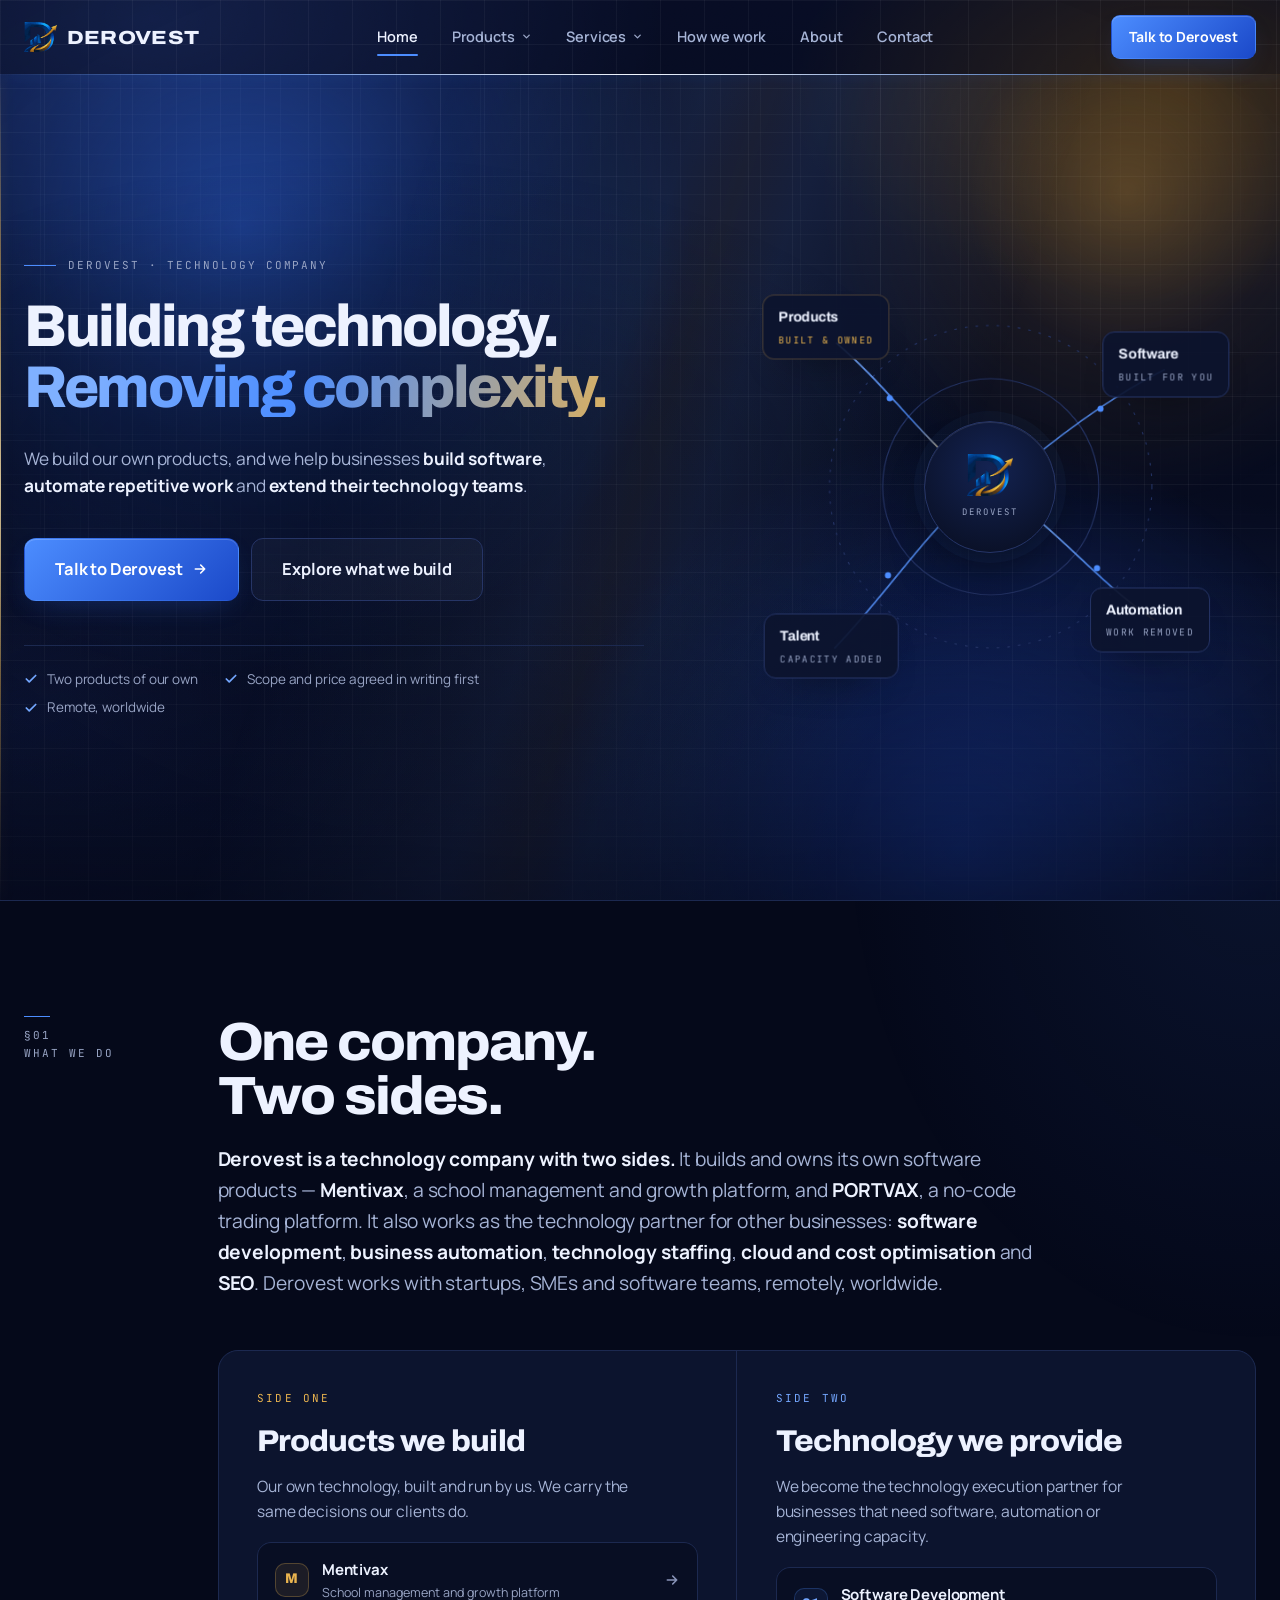
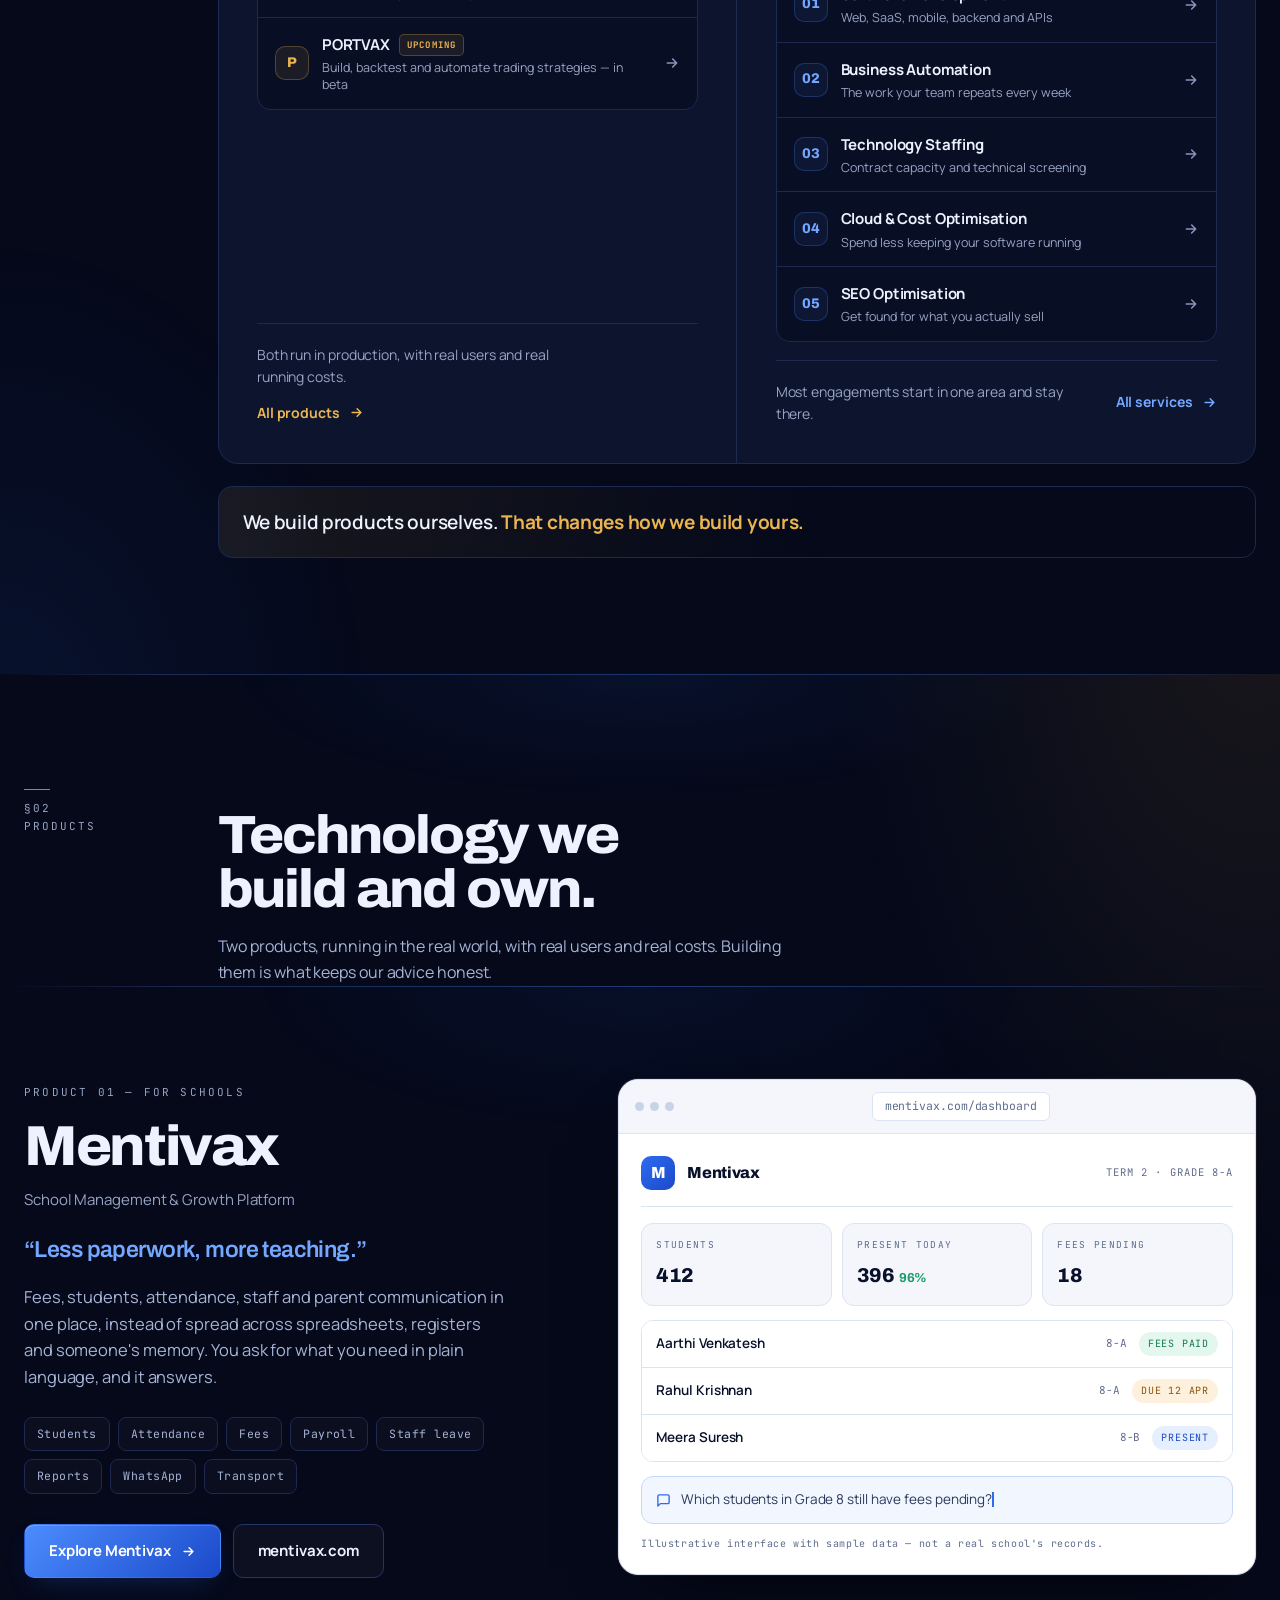
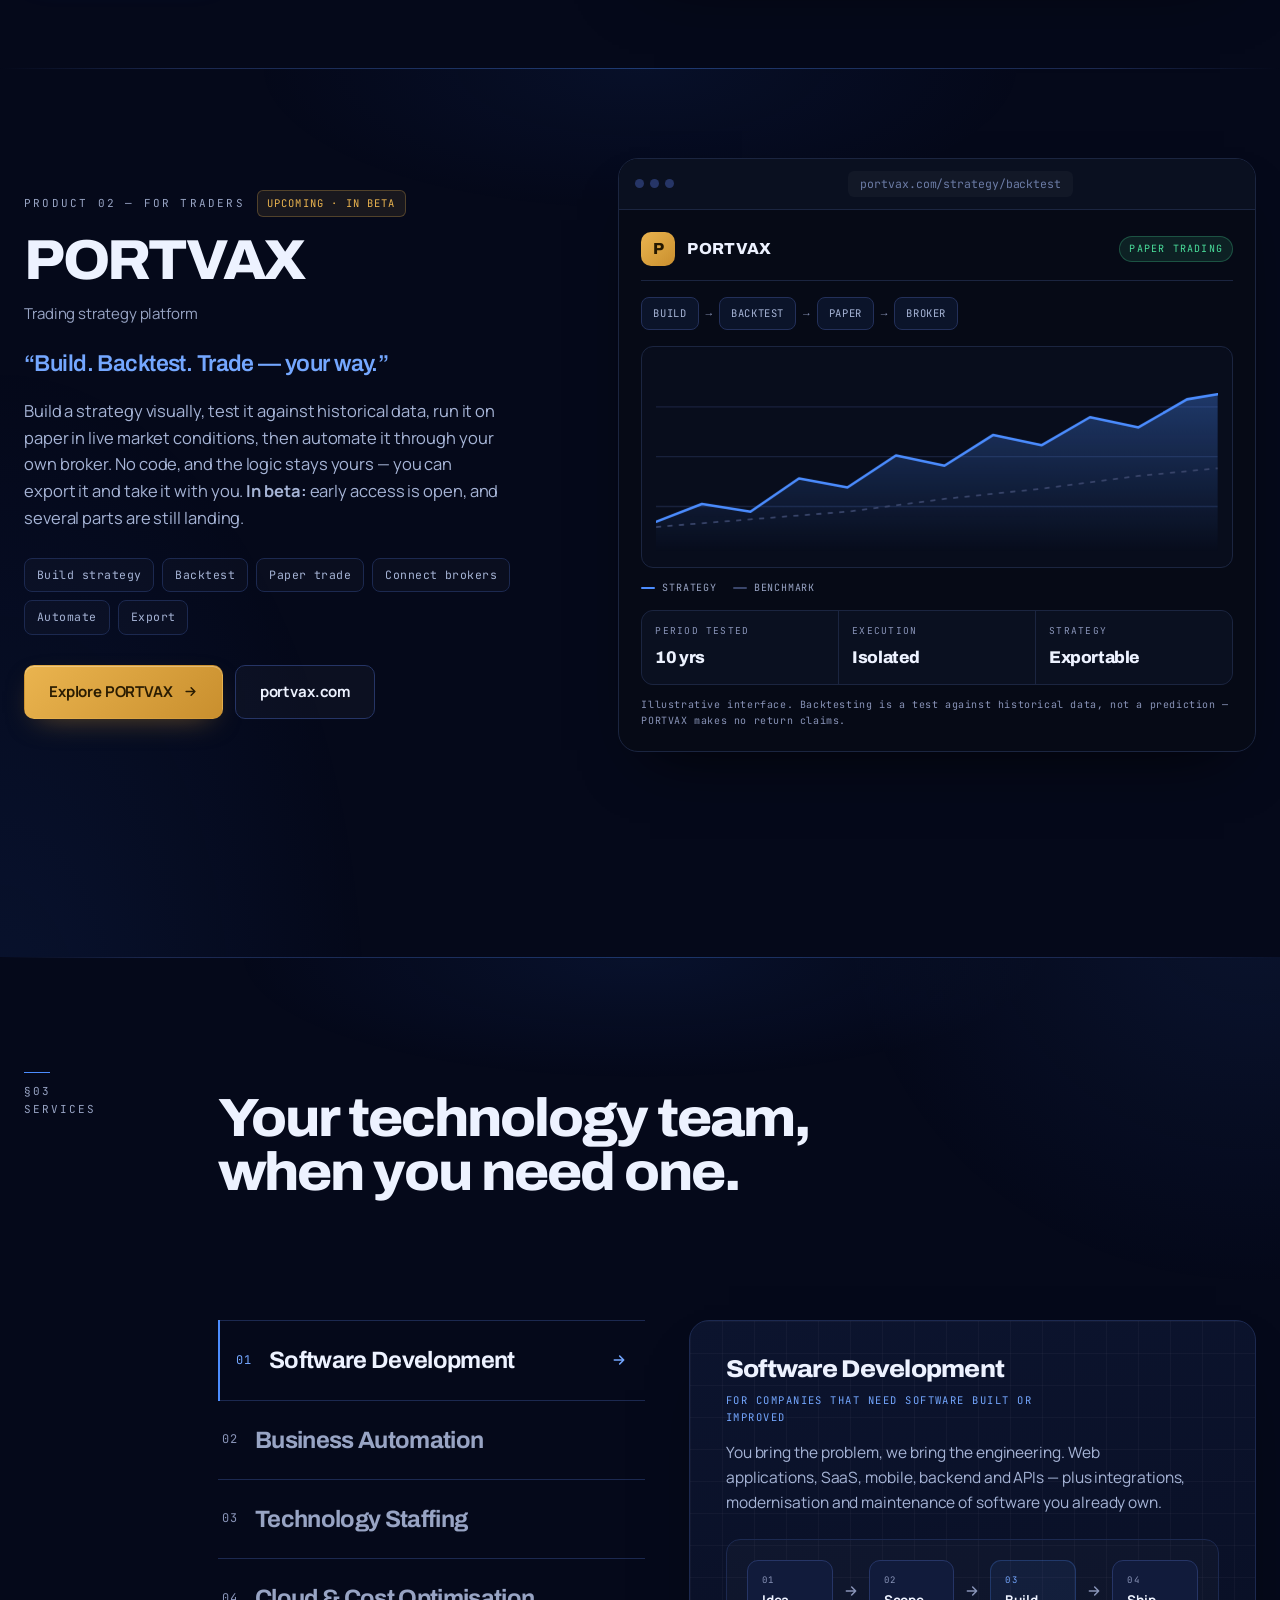
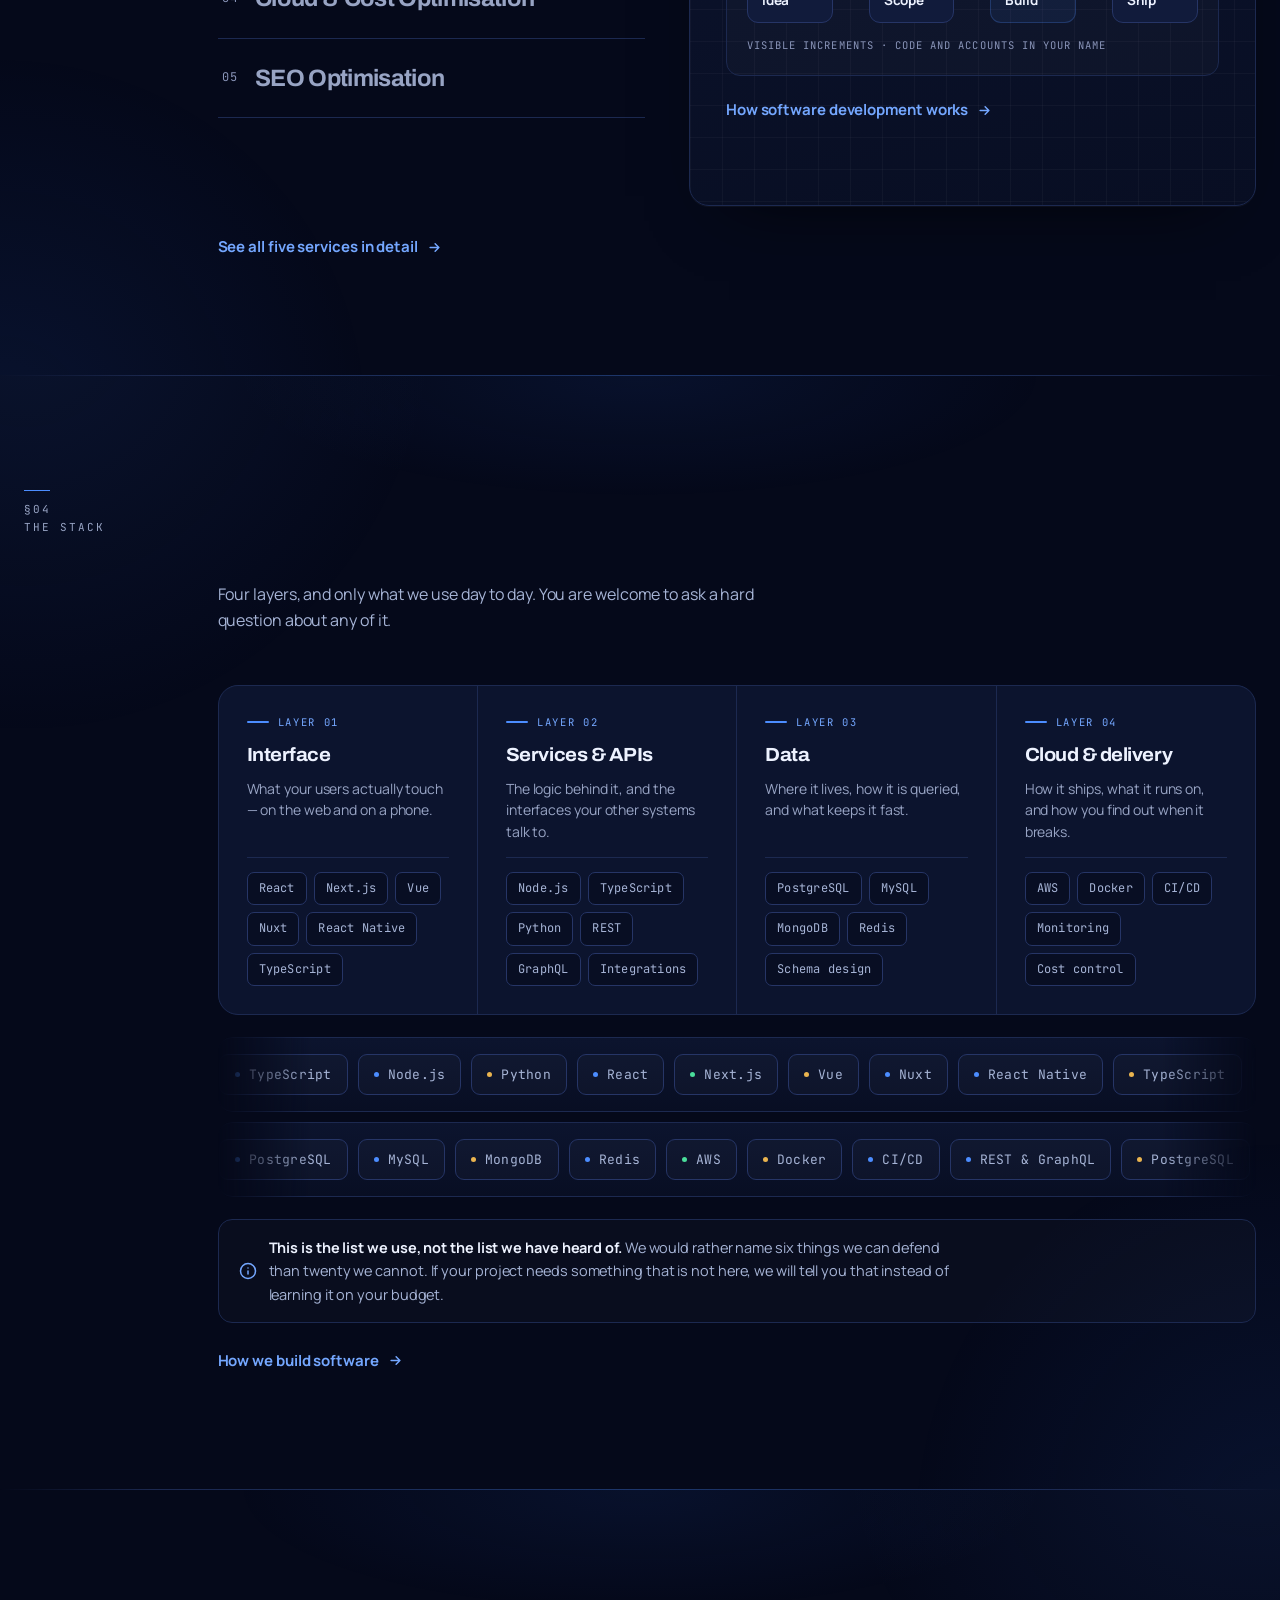
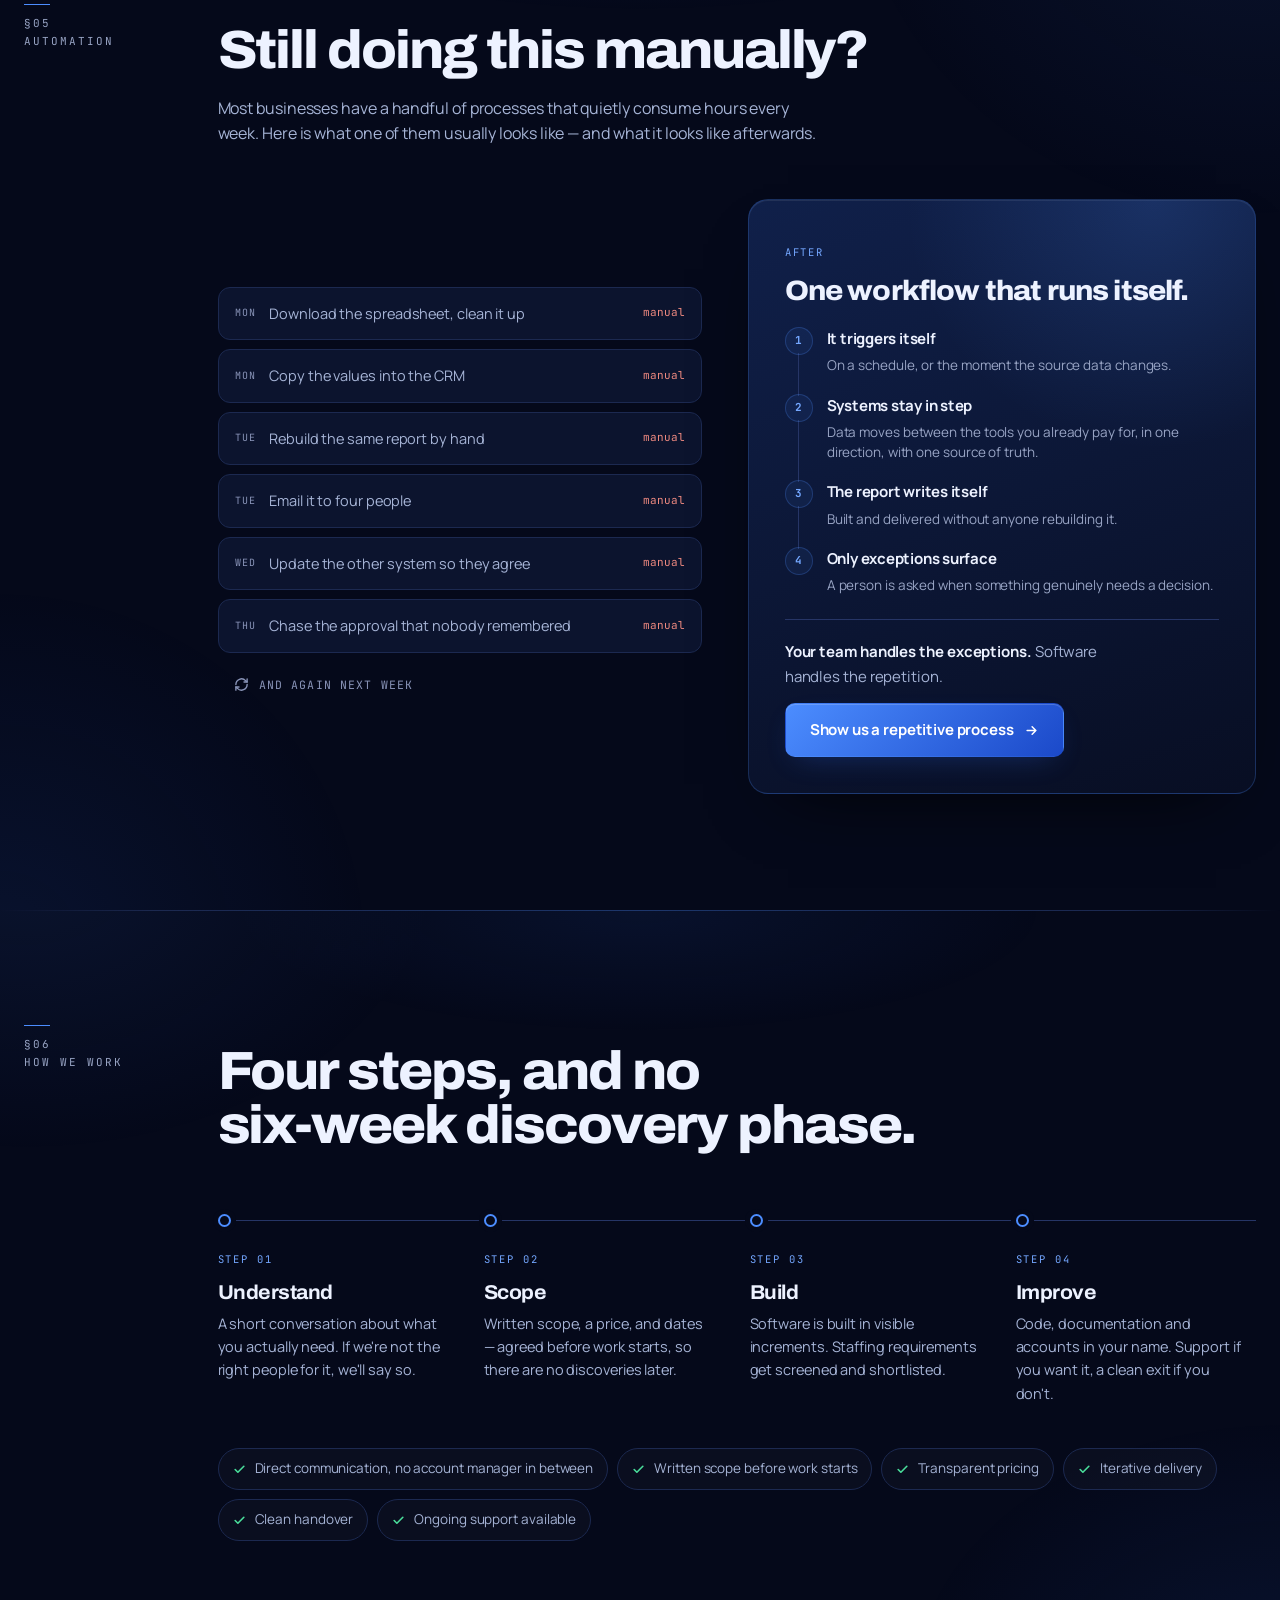
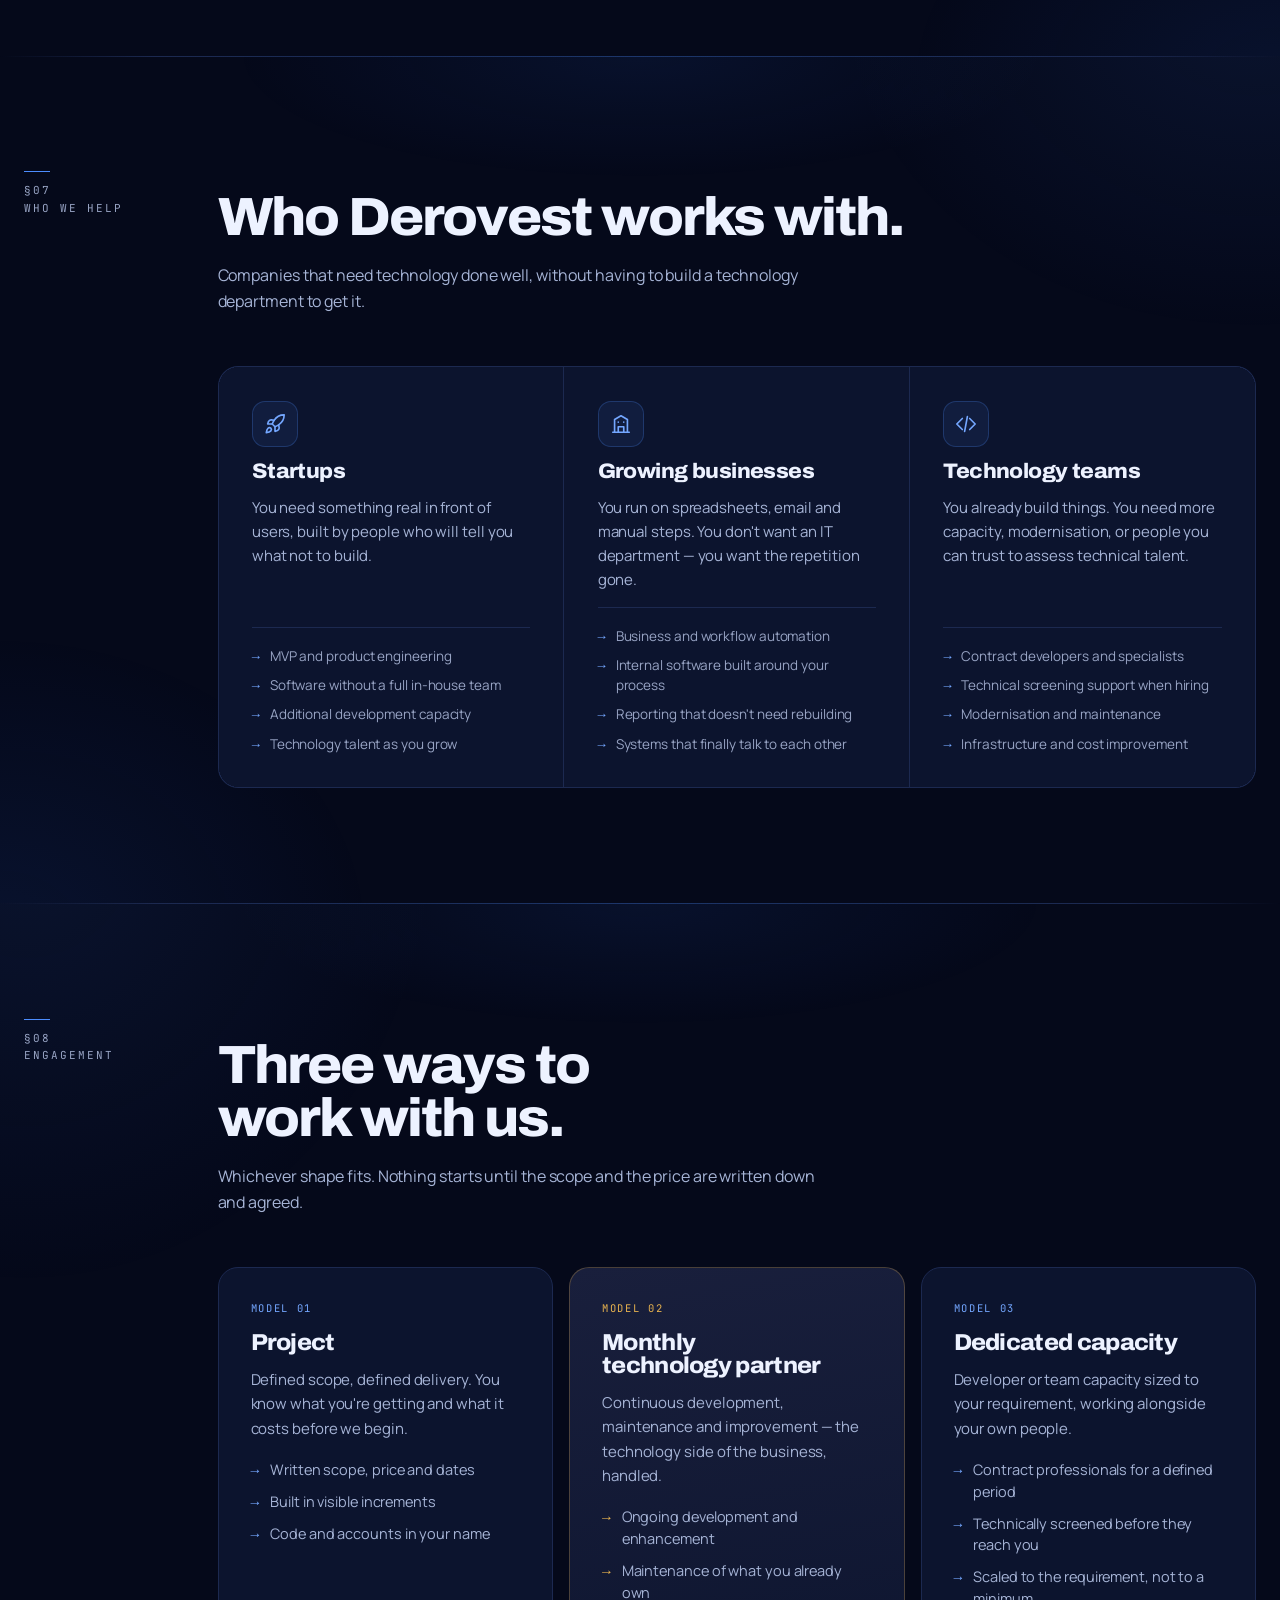
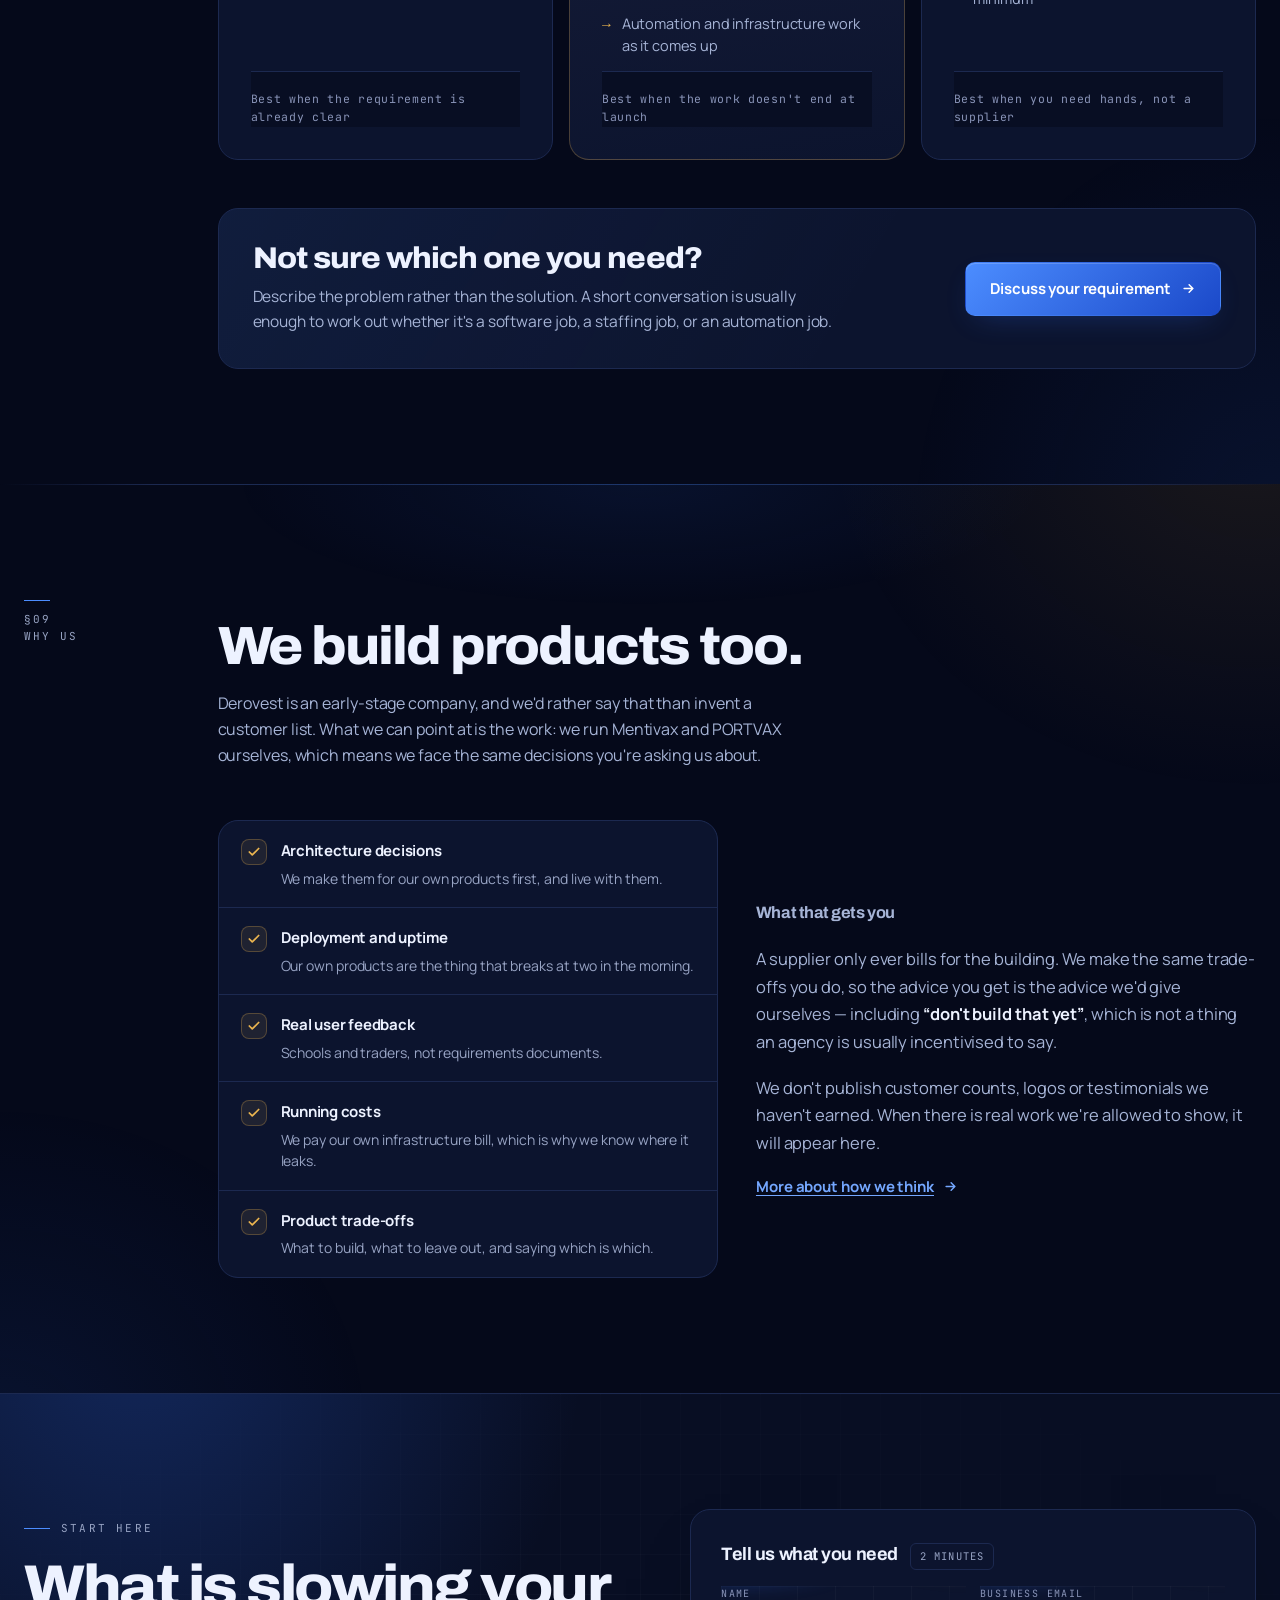
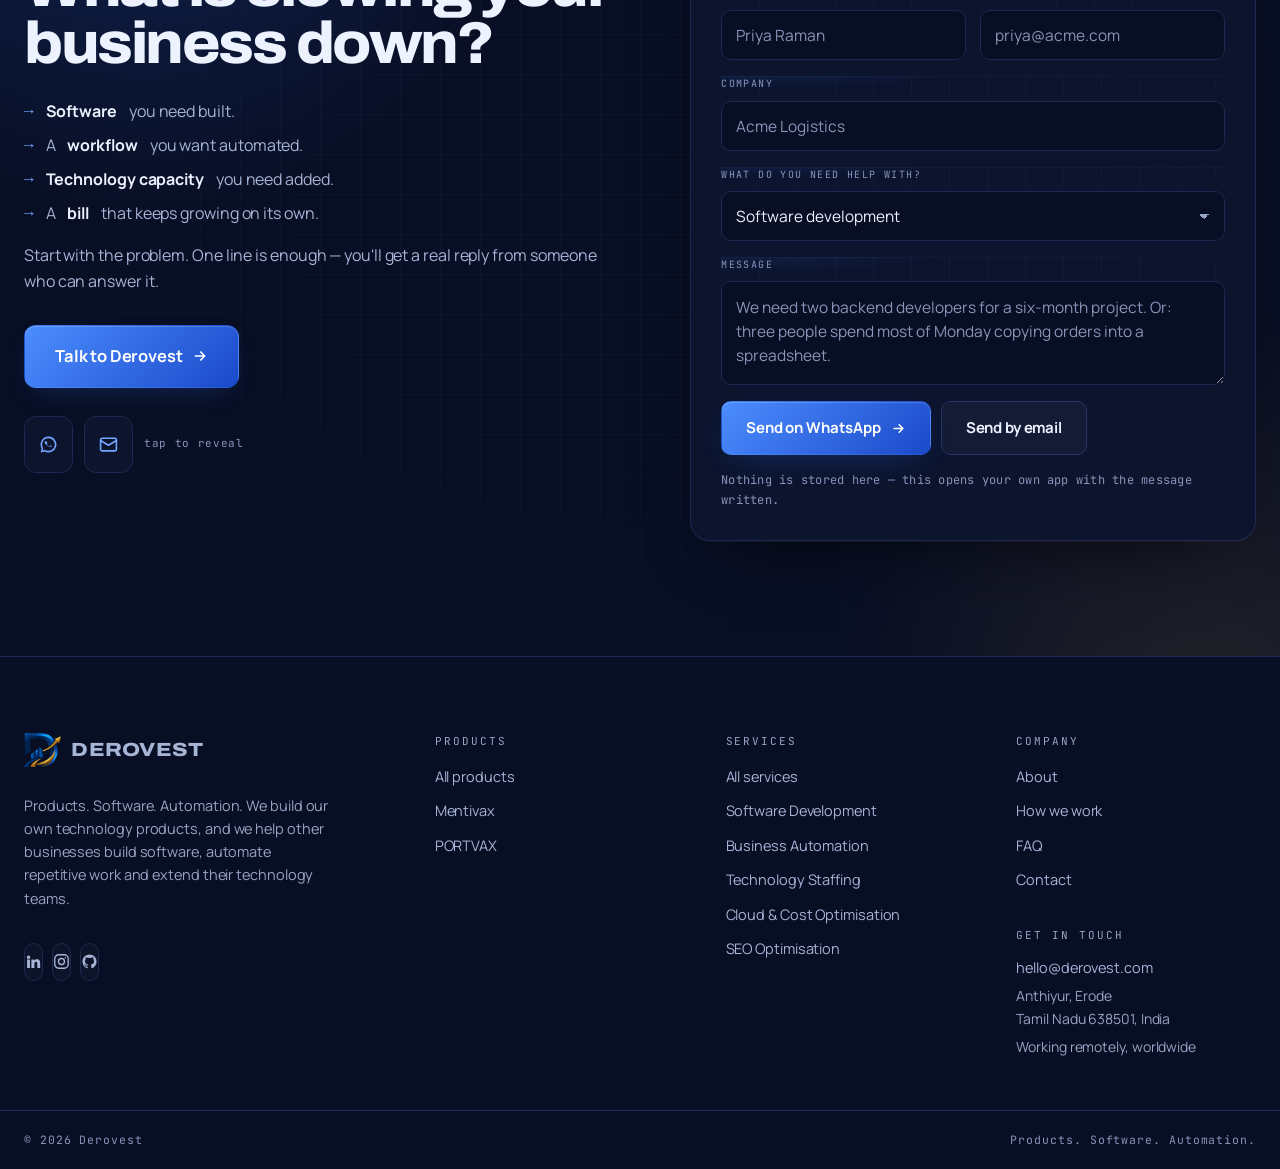
==== commit 1c207d80: "Revert "Hero: the drafting table" This reverts commit a605caa136a746c3acdf271ca277baae947c20c7." ====
--- a/index.html
+++ b/index.html
@@ -37,9 +37,9 @@
 
 <link rel="preload" as="font" type="font/woff2" href="/assets/fonts/archivo.woff2?v=de2f1fe817" crossorigin>
 <link rel="preload" as="font" type="font/woff2" href="/assets/fonts/manrope.woff2?v=938c6e8019" crossorigin>
-<link rel="stylesheet" href="/assets/style.css?v=57971ed4ec">
+<link rel="stylesheet" href="/assets/style.css?v=a7dde4c330">
 <noscript><style>.rv,[data-stagger]>*,.auto-task,.auto-pipe .pstep{opacity:1;transform:none}.spine .tick,.timeline::before{transform:scaleX(1)}.dg-bar{transform:scaleY(1)}.mock .equity{stroke-dashoffset:0}.mock .equity-fill{opacity:1}.switch-panels{display:block}.switch-panel{opacity:1;visibility:visible;transform:none;border-bottom:1px solid var(--line)}.switch-list{display:none}</style></noscript>
-<script src="/assets/site.js?v=5cb63f2c44" defer></script>
+<script src="/assets/site.js?v=5abf54484c" defer></script>
 
 <script type="application/ld+json">
 {
@@ -503,7 +503,7 @@
 </head>
 <body>
 <a class="skip" href="#main">Skip to content</a>
-<header class="nav on-paper" id="nav">
+<header class="nav" id="nav">
   <div class="wrap nav-in">
     <a class="brand" href="/" aria-label="Derovest — home"><img class="mark" src="/assets/logo.png" alt="" width="208" height="190" fetchpriority="high" decoding="async"><b>DEROVEST</b></a>
     <nav class="nav-links" id="nav-links" aria-label="Primary">
@@ -561,31 +561,71 @@
 <main id="main">
 
 <!-- ══ HERO — the five-second answer ═══════════════════════════════════ -->
-<section class="hero paper">
-  <div class="paper-grain" aria-hidden="true"></div>
+<section class="hero">
+  <div class="hero-bg" aria-hidden="true">
+    <span class="aurora a1"></span><span class="aurora a2"></span><span class="aurora a3"></span>
+    <span class="beam beam-h"></span><span class="beam beam-v"></span>
+    <span class="sheen"></span>
+    <span class="motes"><i></i><i></i><i></i><i></i><i></i><i></i><i></i><i></i><i></i><i></i><i></i><i></i><i></i><i></i></span>
+  </div>
   <div class="wrap hero-in">
     <div class="hero-copy">
-      <div class="sheet-tag" aria-hidden="true"><span>Sheet 01</span><span>Products · Software · Automation</span><span>Anthiyur, TN → worldwide</span></div>
-      <h1><span class="mask"><span class="l1">Building technology.</span></span><span class="mask"><span class="l2">Removing complexity.</span></span></h1>
-      <p class="lede">We build our own products, and we help businesses <b>build software</b>, <b>automate repetitive work</b> and <b>extend their technology teams</b>. Scope and price in writing before anything starts.</p>
+      <div class="eyebrow"><span class="bar"></span><span class="code-label">Derovest · Technology company</span></div>
+      <h1><span class="mask"><span>Building technology.</span></span><span class="mask"><span class="accent">Removing complexity.</span></span></h1>
+      <p class="lede">We build our own products, and we help businesses <b>build software</b>, <b>automate repetitive work</b> and <b>extend their technology teams</b>.</p>
       <div class="hero-cta">
         <a class="btn btn-primary btn-lg magnetic" href="/contact">Talk to Derovest <svg width="16" height="16" viewBox="0 0 24 24" fill="none" stroke="currentColor" stroke-width="2.4" stroke-linecap="round" stroke-linejoin="round" aria-hidden="true"><path d="M5 12h14M13 6l6 6-6 6"/></svg></a>
         <a class="btn btn-ghost btn-lg" href="#what-we-do">Explore what we build</a>
       </div>
-      <ol class="hero-legend" aria-label="Key to the drawing">
-        <li><a href="/products/mentivax" data-piece="p1"><b>1</b><span>Mentivax<small>School platform — built and owned</small></span></a></li>
-        <li><a href="/products/portvax" data-piece="p2"><b>2</b><span>PORTVAX<small>Trading platform — ours, in beta</small></span></a></li>
-        <li><a href="/services/business-automation" data-piece="p3"><b>3</b><span>Automation<small>The work your team repeats, removed</small></span></a></li>
-        <li><a href="/services/server-cost-reduction" data-piece="p4"><b>4</b><span>Software &amp; cloud<small>Built, run and right-sized</small></span></a></li>
-      </ol>
+      <div class="hero-proof">
+        <span><svg width="14" height="14" viewBox="0 0 24 24" fill="none" stroke="currentColor" stroke-width="3" stroke-linecap="round" stroke-linejoin="round" aria-hidden="true"><path d="M20 6 9 17l-5-5"/></svg>Two products of our own</span>
+        <span><svg width="14" height="14" viewBox="0 0 24 24" fill="none" stroke="currentColor" stroke-width="3" stroke-linecap="round" stroke-linejoin="round" aria-hidden="true"><path d="M20 6 9 17l-5-5"/></svg>Scope and price agreed in writing first</span>
+        <span><svg width="14" height="14" viewBox="0 0 24 24" fill="none" stroke="currentColor" stroke-width="3" stroke-linecap="round" stroke-linejoin="round" aria-hidden="true"><path d="M20 6 9 17l-5-5"/></svg>Remote, worldwide</span>
+      </div>
     </div>
 
     <div class="hero-art">
-      <figure class="draft" id="draft">
-        <svg viewBox="0 0 880 620" aria-hidden="true" focusable="false"><defs><marker id="ah" viewBox="0 0 10 10" refX="8" refY="5" markerWidth="7" markerHeight="7" orient="auto-start-reverse"><path d="M1,1 L9,5 L1,9" fill="none" stroke="currentColor" stroke-width="1.4" stroke-linecap="round" stroke-linejoin="round"/></marker></defs><g class="frame"><rect class="s thin" x="14" y="14" width="852" height="592" rx="3" pathLength="1"/><path class="s dim" d="M6,16 v-10 h10" pathLength="1"/><path class="s dim" d="M874,16 v-10 h-10" pathLength="1"/><path class="s dim" d="M6,604 v10 h10" pathLength="1"/><path class="s dim" d="M874,604 v10 h-10" pathLength="1"/></g><g class="piece p1" transform="translate(46,54)"><rect class="s" x="0" y="0" width="328" height="214" rx="9" pathLength="1"/><line class="s thin" x1="0" y1="30" x2="328" y2="30" pathLength="1"/><circle class="s thin" cx="16" cy="15" r="3" pathLength="1"/><circle class="s thin" cx="30" cy="15" r="3" pathLength="1"/><circle class="s thin" cx="44" cy="15" r="3" pathLength="1"/><line class="s thin" x1="86" y1="30" x2="86" y2="214" pathLength="1"/><rect class="f soft" x="8" y="46" width="70" height="16" rx="4"/><line class="s thin" x1="16" y1="54" x2="66" y2="54" pathLength="1"/><line class="s thin" x1="16" y1="76" x2="66" y2="76" pathLength="1"/><line class="s thin" x1="16" y1="98" x2="66" y2="98" pathLength="1"/><line class="s thin" x1="16" y1="120" x2="66" y2="120" pathLength="1"/><text class="t h" x="102" y="57">Fees · Term 2</text><text class="t mute fine" x="316" y="57" text-anchor="end">412 students</text><line class="s thin" x1="102" y1="88" x2="222" y2="88" pathLength="1"/><line class="s thin" x1="236" y1="88" x2="256" y2="88" pathLength="1"/><rect class="s thin f soft g" x="272" y="80" width="44" height="16" rx="8" pathLength="1"/><line class="s thin" x1="102" y1="116" x2="206" y2="116" pathLength="1"/><line class="s thin" x1="236" y1="116" x2="256" y2="116" pathLength="1"/><rect class="s thin" x="272" y="108" width="44" height="16" rx="8" pathLength="1"/><line class="s thin" x1="102" y1="144" x2="222" y2="144" pathLength="1"/><line class="s thin" x1="236" y1="144" x2="256" y2="144" pathLength="1"/><rect class="s thin f soft g" x="272" y="136" width="44" height="16" rx="8" pathLength="1"/><line class="s thin" x1="102" y1="172" x2="206" y2="172" pathLength="1"/><line class="s thin" x1="236" y1="172" x2="256" y2="172" pathLength="1"/><rect class="s thin" x="272" y="164" width="44" height="16" rx="8" pathLength="1"/><rect class="s thin" x="102" y="186" width="214" height="20" rx="5" pathLength="1"/><text class="t mute fine" x="112" y="200">which fees are still due?</text><circle class="s f paper" cx="0" cy="0" r="11" pathLength="1"/><text class="t h" x="0" y="4" text-anchor="middle">1</text><text class="t up mute" x="0" y="238">Mentivax — fees · attendance · parents</text></g><g class="piece p2" transform="translate(506,54)"><rect class="s" x="0" y="0" width="328" height="214" rx="9" pathLength="1"/><line class="s thin" x1="0" y1="30" x2="328" y2="30" pathLength="1"/><text class="t up mute" x="12" y="20">Backtest · 10 yrs · paper trading</text><line class="s dash dim" x1="14" y1="70" x2="314" y2="70" pathLength="1"/><line class="s dash dim" x1="14" y1="110" x2="314" y2="110" pathLength="1"/><line class="s dash dim" x1="14" y1="150" x2="314" y2="150" pathLength="1"/><line class="s dash dim" x1="14" y1="190" x2="314" y2="190" pathLength="1"/><polyline class="s thin dash" points="14,186 96,176 178,164 258,152 314,146" pathLength="1"/><polyline class="s bold" points="14,182 50,168 88,174 126,150 164,156 202,128 240,136 278,106 314,94" pathLength="1"/><circle class="f g" cx="314" cy="94" r="4"/><text class="t g fine" x="306" y="86" text-anchor="end">strategy</text><text class="t mute fine" x="306" y="160" text-anchor="end">benchmark</text><circle class="s f paper" cx="0" cy="0" r="11" pathLength="1"/><text class="t h" x="0" y="4" text-anchor="middle">2</text><text class="t up mute" x="0" y="238">PORTVAX — build · backtest · automate</text></g><g class="piece p3" transform="translate(46,326)"><circle class="s thin" cx="52" cy="20" r="11" pathLength="1"/><line class="s thin" x1="52" y1="20" x2="52" y2="13" pathLength="1"/><line class="s thin" x1="52" y1="20" x2="58" y2="20" pathLength="1"/><line class="s g bold" x1="40" y1="32" x2="64" y2="8" pathLength="1"/><text class="t mute" x="72" y="24">Mon 06:00 · runs unattended</text><rect class="s" x="0" y="56" width="76" height="46" rx="7" pathLength="1"/><text class="t h" x="38" y="84" text-anchor="middle">sheet</text><line class="s thin" x1="80" y1="79" x2="92" y2="79" pathLength="1" marker-end="url(#ah)"/><rect class="s" x="98" y="56" width="76" height="46" rx="7" pathLength="1"/><text class="t h" x="136" y="84" text-anchor="middle">clean</text><line class="s thin" x1="178" y1="79" x2="190" y2="79" pathLength="1" marker-end="url(#ah)"/><rect class="s" x="196" y="56" width="76" height="46" rx="7" pathLength="1"/><text class="t h" x="234" y="84" text-anchor="middle">CRM</text><line class="s thin" x1="276" y1="79" x2="288" y2="79" pathLength="1" marker-end="url(#ah)"/><rect class="s" x="294" y="56" width="76" height="46" rx="7" pathLength="1"/><text class="t h" x="332" y="84" text-anchor="middle">report</text><path class="s dim" d="M0,120 v6 h370 v-6" pathLength="1"/><text class="t up mute fine" x="185" y="142" text-anchor="middle">one workflow — your team handles the exceptions</text><circle class="s f paper" cx="10" cy="20" r="11" pathLength="1"/><text class="t h" x="10" y="24" text-anchor="middle">3</text><text class="t up mute" x="0" y="176">Automation — the work your team repeats every week</text></g><g class="piece p4" transform="translate(506,326)"><rect class="s" x="0" y="20" width="92" height="128" rx="6" pathLength="1"/><rect class="s thin" x="10" y="36" width="72" height="16" rx="3" pathLength="1"/><circle class="f " cx="76" cy="44" r="2"/><rect class="s thin" x="10" y="66" width="72" height="16" rx="3" pathLength="1"/><circle class="f " cx="76" cy="74" r="2"/><rect class="s thin" x="10" y="96" width="72" height="16" rx="3" pathLength="1"/><circle class="f " cx="76" cy="104" r="2"/><line class="s g bold" x1="8" y1="28" x2="84" y2="140" pathLength="1"/><line class="s g bold" x1="84" y1="28" x2="8" y2="140" pathLength="1"/><text class="t mute" x="46" y="164" text-anchor="middle">idle</text><rect class="s" x="114" y="20" width="92" height="128" rx="6" pathLength="1"/><rect class="s thin" x="124" y="36" width="72" height="16" rx="3" pathLength="1"/><circle class="f " cx="190" cy="44" r="2"/><rect class="s thin" x="124" y="66" width="72" height="16" rx="3" pathLength="1"/><circle class="f " cx="190" cy="74" r="2"/><rect class="s thin" x="124" y="96" width="72" height="16" rx="3" pathLength="1"/><circle class="f " cx="190" cy="104" r="2"/><line class="s g bold" x1="122" y1="28" x2="198" y2="140" pathLength="1"/><line class="s g bold" x1="198" y1="28" x2="122" y2="140" pathLength="1"/><text class="t mute" x="160" y="164" text-anchor="middle">idle</text><rect class="s" x="228" y="20" width="92" height="128" rx="6" pathLength="1"/><rect class="s thin" x="238" y="36" width="72" height="16" rx="3" pathLength="1"/><circle class="f g" cx="304" cy="44" r="2"/><rect class="s thin" x="238" y="66" width="72" height="16" rx="3" pathLength="1"/><circle class="f g" cx="304" cy="74" r="2"/><rect class="s thin" x="238" y="96" width="72" height="16" rx="3" pathLength="1"/><circle class="f g" cx="304" cy="104" r="2"/><text class="t g" x="274" y="170" text-anchor="middle">kept · right-sized</text><circle class="s f paper" cx="0" cy="0" r="11" pathLength="1"/><text class="t h" x="0" y="4" text-anchor="middle">4</text><text class="t up mute" x="0" y="188">Cloud — idle removed · rollback staged</text></g><g class="dims"><line class="s dim" x1="46" y1="38" x2="374" y2="38" pathLength="1"/><line class="s dim" x1="46" y1="33" x2="46" y2="43" pathLength="1"/><line class="s dim" x1="374" y1="33" x2="374" y2="43" pathLength="1"/><text class="t up mute fine" x="210" y="31" text-anchor="middle">one platform</text><line class="s dim" x1="850" y1="54" x2="850" y2="268" pathLength="1"/><line class="s dim" x1="845" y1="54" x2="855" y2="54" pathLength="1"/><line class="s dim" x1="845" y1="268" x2="855" y2="268" pathLength="1"/><text class="t up mute fine" transform="translate(846,161) rotate(-90)" text-anchor="middle">10 yrs</text><path class="s dim g" d="M726,336 a8,8 0 0 1 18.0,0.0 a8,8 0 0 1 18.0,0.0 a8,8 0 0 1 18.0,0.0 a8,8 0 0 1 18.0,0.0 a8,8 0 0 1 18.0,0.0 a8,8 0 0 1 18.0,0.0 a8,8 0 0 1 0.0,17.2 a8,8 0 0 1 0.0,17.2 a8,8 0 0 1 0.0,17.2 a8,8 0 0 1 0.0,17.2 a8,8 0 0 1 0.0,17.2 a8,8 0 0 1 0.0,17.2 a8,8 0 0 1 0.0,17.2 a8,8 0 0 1 0.0,17.2 a8,8 0 0 1 -18.0,0.0 a8,8 0 0 1 -18.0,0.0 a8,8 0 0 1 -18.0,0.0 a8,8 0 0 1 -18.0,0.0 a8,8 0 0 1 -18.0,0.0 a8,8 0 0 1 -18.0,0.0 a8,8 0 0 1 0.0,-17.2 a8,8 0 0 1 0.0,-17.2 a8,8 0 0 1 0.0,-17.2 a8,8 0 0 1 0.0,-17.2 a8,8 0 0 1 0.0,-17.2 a8,8 0 0 1 0.0,-17.2 a8,8 0 0 1 0.0,-17.2 a8,8 0 0 1 0.0,-17.2 Z" pathLength="1"/><path class="s thin g" d="M838,326 l6,11 h-12 z" pathLength="1"/><text class="t g fine" x="838" y="323" text-anchor="middle">3</text></g><g class="notes"><text class="t fine" x="700" y="313" style="font-style:italic">keep this one</text><path class="s thin dim" d="M784,312 q 14,4 18,20" pathLength="1" marker-end="url(#ah)"/><circle class="s thin" cx="60" cy="566" r="12" pathLength="1"/><line class="s thin" x1="60" y1="578" x2="60" y2="556" pathLength="1" marker-end="url(#ah)"/><text class="t up mute fine" x="60" y="549" text-anchor="middle">N</text><text class="t up mute fine" x="84" y="571">Illustrative — sample data, real modules</text></g><g class="stamp" transform="translate(440,160)"><g class="stamp-rot"><circle class="s thin g" cx="0" cy="0" r="36" pathLength="1"/><circle class="s thin g" cx="0" cy="0" r="27" pathLength="1"/><path id="stampPath" d="M-31.5,0 a31.5,31.5 0 1,1 63,0 a31.5,31.5 0 1,1 -63,0" fill="none"/><text class="t g up fine" style="font-size:7.4px"><textPath href="#stampPath" startOffset="0">Built &amp; owned · Derovest · built &amp; owned · Derovest ·</textPath></text><text class="t g" x="0" y="8" text-anchor="middle" style="font-size:22px; font-family:Archivo,sans-serif; font-weight:800">↗</text></g></g><g class="tblock" transform="translate(552,530)"><rect class="s thin" x="0" y="0" width="314" height="68" rx="2" pathLength="1"/><line class="s thin" x1="110" y1="0" x2="110" y2="68" pathLength="1"/><line class="s thin" x1="110" y1="22" x2="314" y2="22" pathLength="1"/><line class="s thin" x1="110" y1="44" x2="314" y2="44" pathLength="1"/><text class="t h" x="12" y="30" style="font-size:15px">DEROVEST</text><text class="t up mute fine" x="12" y="46" style="font-size:7px">Products · Software</text><text class="t up mute fine" x="12" y="57" style="font-size:7px">· Automation</text><text class="t up mute fine" x="120" y="15" style="font-size:8px">Sheet 01 — what we build</text><text class="t up mute fine" x="120" y="37" style="font-size:8px">Scale  to fit  ·  Rev 03</text><text class="t up mute fine" x="120" y="59" style="font-size:8px; letter-spacing:.08em">Drawn  Anthiyur, TN → worldwide</text></g></svg>
-        <div class="lens" aria-hidden="true"></div>
-        <figcaption class="draft-cap"><span>Sheet 01 · what an engagement looks like on paper</span><span>Illustrative</span></figcaption>
-      </figure>
+      <div class="branch" id="branch">
+        <div class="branch-inner">
+          <svg viewBox="0 0 600 600" aria-hidden="true" focusable="false">
+            <defs>
+              <linearGradient id="wireGrad" x1="0" y1="0" x2="1" y2="1">
+                <stop offset="0%" stop-color="#7FB0FF" stop-opacity="1"/>
+                <stop offset="65%" stop-color="#4C8DFF" stop-opacity=".75"/>
+                <stop offset="100%" stop-color="#EAB44F" stop-opacity=".85"/>
+              </linearGradient>
+              <radialGradient id="coreGrad" cx="50%" cy="38%">
+                <stop offset="0%" stop-color="#1B2C5E"/>
+                <stop offset="100%" stop-color="#0A1128"/>
+              </radialGradient>
+            </defs>
+            <circle class="ring" cx="300" cy="300" r="122"/>
+            <circle class="ring ring-2" cx="300" cy="300" r="182"/>
+            <path class="wire w1" d="M258 272 C 220 240, 180 184, 126 138"/>
+            <path class="wire w2" d="M342 272 C 386 236, 440 196, 496 168"/>
+            <path class="wire w3" d="M342 328 C 388 364, 430 414, 484 450"/>
+            <path class="wire w4" d="M258 328 C 216 368, 176 428, 124 482"/>
+            <circle class="pip" cx="186" cy="200" r="3.5"/>
+            <circle class="pip" cx="424" cy="212" r="3.5"/>
+            <circle class="pip" cx="420" cy="392" r="3.5"/>
+            <circle class="pip" cx="184" cy="400" r="3.5"/>
+            <circle class="spark s1" r="2.8" fill="#8FBBFF" style="--path:path('M258 272 C 220 240, 180 184, 126 138')"/>
+            <circle class="spark s2" r="2.8" fill="#8FBBFF" style="--path:path('M342 272 C 386 236, 440 196, 496 168')"/>
+            <circle class="spark s3" r="2.8" fill="#EAB44F" style="--path:path('M342 328 C 388 364, 430 414, 484 450')"/>
+            <circle class="spark s4" r="2.8" fill="#8FBBFF" style="--path:path('M258 328 C 216 368, 176 428, 124 482')"/>
+          </svg>
+        </div>
+        <div class="branch-core">
+          <img src="/assets/logo.png" alt="" width="208" height="190" fetchpriority="high" decoding="async">
+          <span>Derovest</span>
+        </div>
+        <div class="branch-nodes">
+          <a class="branch-node n1 is-gold" href="/products" style="left:19%; top:20%"><b>Products</b><span>Built &amp; owned</span></a>
+          <a class="branch-node n2" href="/services/software-development" style="left:83%; top:27%"><b>Software</b><span>Built for you</span></a>
+          <a class="branch-node n3" href="/services/business-automation" style="left:80%; top:75%"><b>Automation</b><span>Work removed</span></a>
+          <a class="branch-node n4" href="/services/technology-staffing" style="left:20%; top:80%"><b>Talent</b><span>Capacity added</span></a>
+        </div>
+      </div>
     </div>
   </div>
 </section>
--- a/assets/style.css
+++ b/assets/style.css
@@ -498,6 +498,21 @@
    narrow screens the diagram drops below and sheds its outer ring.
    ═════════════════════════════════════════════════════════════════════ */
 .hero{position:relative; border-bottom:1px solid var(--line); overflow:hidden; isolation:isolate}
+.hero::before{
+  content:""; position:absolute; inset:0; z-index:-3; pointer-events:none;
+  background:
+    linear-gradient(var(--grid-line) 1px, transparent 1px) 0 0/100% 40px,
+    linear-gradient(90deg, var(--grid-line) 1px, transparent 1px) 0 0/40px 100%;
+  mask-image:radial-gradient(130% 100% at 30% 10%, #000 25%, transparent 80%);
+}
+/* the hero's light is animated now (see .hero-bg); this is only the
+   falloff that keeps the headline sitting on a darker patch */
+.hero::after{
+  content:""; position:absolute; inset:0; z-index:-1; pointer-events:none;
+  background:
+    radial-gradient(70% 60% at 28% 52%, #05091A66, transparent 70%),
+    linear-gradient(180deg, transparent 60%, #05091A99 100%);
+}
 .hero-in{
   position:relative; display:grid; align-items:center;
   grid-template-columns:minmax(0,1.1fr) minmax(0,.9fr);
@@ -512,6 +527,10 @@
   font-size:clamp(36px,4.6vw,61px); font-weight:800; line-height:1.02;
   letter-spacing:-.042em; font-variation-settings:"wdth" 97;
 }
+.hero h1 .accent{
+  color:transparent; background:linear-gradient(105deg,#7FB0FF 10%,#4C8DFF 42%,#EAB44F 96%);
+  -webkit-background-clip:text; background-clip:text;
+}
 .hero .lede{max-width:52ch}
 .hero-cta{display:flex; flex-wrap:wrap; gap:12px; margin-top:clamp(28px,3vw,38px)}
 .hero-proof{
@@ -525,198 +544,182 @@
 }
 .hero-proof svg{color:var(--blue-ink); flex:none}
 
-/* ═══ 7b. THE DRAFTING TABLE ═══════════════════════════════════════════
-   The hero is a sheet of paper, not a dark field. On it, a technical
-   drawing of what an engagement looks like — drawn in blueprint ink,
-   with dimension lines, numbered callouts, a title block and a revision
-   stamp, the way an engineering sheet is laid out. It draws itself on
-   load; a lens under the cursor sharpens the ink beneath it.
-
-   Palette is three things only: paper, ink, one gold. Everything else
-   in this block is proportion.
-   ═════════════════════════════════════════════════════════════════════ */
-.hero.paper{
-  --paper:#F4F0E7; --paper-deep:#EAE4D6; --paper-line:#D9D2C2;
-  --ink:#14213D; --ink-2:#3A4766; --ink-3:#5C6681; --ink-4:#6E7893;
-  --bp:#1F4FC0; --bp-2:#3B68D6; --bp-soft:#1F4FC014; --bp-line:#1F4FC044;
-  --gold:#B8801F; --gold-2:#D7A345;
-  --line:var(--paper-line); --line-2:#C9C1AE;
-  --blue-ink:var(--bp); --blue:var(--bp); --blue-2:var(--bp-2); --blue-3:#173E9C;
-  --blue-soft:var(--bp-soft); --blue-line:var(--bp-line); --blue-glow:#1F4FC033;
-  --panel:#FFFFFF; --panel-2:var(--paper-deep);
-  background:var(--paper); color:var(--ink); color-scheme:light;
-  border-bottom:1px solid #14213D;
-  margin-top:-74px; padding-top:74px;
-}
-/* paper is a surface: grid in faint ink, a warm light from the upper left,
-   and grain so it is never a flat colour */
-.hero.paper::before{
-  content:""; position:absolute; inset:0; z-index:0; pointer-events:none;
-  background:
-    radial-gradient(70% 60% at 18% 0%, #FFFFFF, transparent 70%),
-    linear-gradient(#1F4FC00D 1px, transparent 1px) 0 0/100% 32px,
-    linear-gradient(90deg, #1F4FC00D 1px, transparent 1px) 0 0/32px 100%,
-    radial-gradient(100% 100% at 50% 100%, #14213D10, transparent 60%);
-}
-.hero.paper .paper-grain{
-  position:absolute; inset:0; z-index:0; pointer-events:none;
-  background-image:var(--grain); background-size:200px 200px;
-  opacity:.16; mix-blend-mode:multiply;
-}
-.hero.paper .hero-in{
-  position:relative; z-index:1;
-  grid-template-columns:minmax(0,.86fr) minmax(0,1.14fr);
-  gap:clamp(28px,4vw,72px); align-items:center;
-  min-height:clamp(600px,calc(100svh - 74px),900px);
-  padding-block:clamp(44px,6vw,72px) clamp(52px,6vw,80px);
-}
-@media (max-width:1080px){
-  .hero.paper .hero-in{grid-template-columns:minmax(0,1fr); min-height:0; gap:40px}
-}
-
-/* — sheet tag: the little row a drawing carries at its top edge — */
-.sheet-tag{
-  display:flex; flex-wrap:nowrap; gap:0; margin-bottom:22px; width:fit-content; max-width:100%;
-  border:1px solid var(--ink); border-radius:3px; overflow:hidden;
-  font-family:"JetBrains Mono",monospace; font-size:9.5px; letter-spacing:.14em; text-transform:uppercase;
-}
-.sheet-tag span{padding:5px 9px; border-right:1px solid var(--ink); color:var(--ink-2); white-space:nowrap}
-.sheet-tag span:last-child{border-right:0}
-.sheet-tag span:first-child{background:var(--ink); color:var(--paper); font-weight:700}
-
-/* — the headline: Archivo's width axis, extended against condensed.
-     Two voices in one family, which is not a thing a template does. — */
-.hero.paper h1{
-  font-size:clamp(34px,3.85vw,54px); line-height:.92; letter-spacing:-.02em;
-  font-weight:800; color:var(--ink);
-}
-.hero.paper h1 .l1{font-variation-settings:"wdth" 118; letter-spacing:-.035em}
-.hero.paper h1 .l2{
-  display:block; font-variation-settings:"wdth" 72; font-weight:600;
-  font-size:1.3em; letter-spacing:-.01em; color:var(--bp); margin-top:.05em;
-}
-.hero.paper .lede{color:var(--ink-2); max-width:44ch; font-size:clamp(16px,1.2vw,18px); margin-top:20px}
-.hero.paper .lede b{color:var(--ink)}
-.hero.paper .hero-cta{margin-top:24px}
-.hero.paper .btn-primary{background:var(--ink); box-shadow:0 10px 26px -12px #14213D80, inset 0 1px 0 #FFFFFF1F}
-.hero.paper .btn-primary:hover{background:var(--bp); box-shadow:0 14px 30px -12px #1F4FC080}
-.hero.paper .btn-ghost{background:#FFFFFF80; border-color:#14213D40; color:var(--ink)}
-.hero.paper .btn-ghost:hover{border-color:var(--ink); background:#FFFFFF}
-
-/* — legend: the numbered key to the drawing — */
-.hero-legend{
-  list-style:none; display:grid; grid-template-columns:repeat(2,minmax(0,1fr)); gap:0;
-  margin-top:26px; border-top:1px solid var(--ink); max-width:560px;
-}
-.hero-legend li{border-bottom:1px solid var(--paper-line)}
-.hero-legend li:nth-child(odd){border-right:1px solid var(--paper-line)}
-.hero-legend a{
-  display:grid; grid-template-columns:auto minmax(0,1fr); gap:12px; align-items:start;
-  padding:13px 14px 13px 2px; text-decoration:none; color:var(--ink);
-  transition:background var(--t) ease, padding var(--t) var(--ease);
-}
-.hero-legend li:nth-child(even) a{padding-left:14px}
-.hero-legend a:hover{background:#FFFFFF80; padding-left:8px}
-.hero-legend li:nth-child(even) a:hover{padding-left:20px}
-.hero-legend b{
-  width:22px; height:22px; border-radius:50%; display:grid; place-items:center; flex:none;
-  border:1.2px solid var(--ink); font-family:"JetBrains Mono",monospace; font-size:10px; font-weight:700;
-  transition:background var(--t) ease, color var(--t) ease;
-}
-.hero-legend a:hover b{background:var(--ink); color:var(--paper)}
-.hero-legend span{display:block; font-weight:700; font-size:14.5px; letter-spacing:-.01em; line-height:1.25}
-.hero-legend small{display:block; margin-top:2px; font-weight:400; font-size:12.5px; color:var(--ink-3)}
-@media (max-width:480px){
-  .hero-legend{grid-template-columns:minmax(0,1fr)}
-  .hero-legend li:nth-child(odd){border-right:0}
-  .hero-legend li:nth-child(even) a{padding-left:2px}
-}
-
-/* — the drawing — */
-.draft{
-  position:relative; margin:0; width:100%;
-  background:#FBF9F3; border:1px solid var(--ink); border-radius:4px;
-  box-shadow:0 1px 0 #FFFFFF, 0 30px 60px -36px #14213D66, 0 12px 24px -18px #14213D33;
-  overflow:hidden;
-}
-.draft svg{display:block; width:100%; height:auto; color:var(--bp)}
-.draft-cap{
-  padding:9px 14px; border-top:1px solid var(--paper-line);
-  font-family:"JetBrains Mono",monospace; font-size:10px; letter-spacing:.1em; text-transform:uppercase;
-  color:var(--ink-3); display:flex; justify-content:space-between; gap:12px; background:var(--paper);
-}
-/* ink */
-.draft .s{
-  fill:none; stroke:currentColor; stroke-width:1.5; stroke-linecap:round; stroke-linejoin:round;
-  stroke-dasharray:1; stroke-dashoffset:1;
-  animation:draw 1.1s var(--ease-out) forwards; animation-delay:var(--d,0s);
-}
-.draft .thin{stroke-width:1}
-.draft .dim{stroke-width:.9; opacity:.75}
-.draft .dash{stroke-dasharray:.03 .02; stroke-dashoffset:1; animation:dashIn .9s ease forwards; animation-delay:var(--d,0s)}
-.draft .g{color:var(--gold)}
-.draft .f{fill:currentColor; fill-opacity:0; animation:fillIn .6s ease forwards; animation-delay:calc(var(--d,0s) + .8s)}
-/* a shape that is both drawn and filled runs both animations */
-.draft .s.f{
-  animation:draw 1.1s var(--ease-out) forwards, fillIn .6s ease forwards;
-  animation-delay:var(--d,0s), calc(var(--d,0s) + .8s);
-}
-.draft .f.soft{--fo:.14}
-.draft .f.paper{fill:#FBF9F3; --fo:1}
-.draft .t{
-  font-family:"JetBrains Mono",monospace; font-size:10.5px; letter-spacing:.06em; fill:var(--ink);
-  opacity:0; animation:fadeIn .6s ease forwards; animation-delay:calc(var(--d,0s) + .7s);
-}
-.draft .t.h{font-family:"Archivo",sans-serif; font-weight:700; font-size:12px; letter-spacing:-.01em; font-variation-settings:"wdth" 108}
-.draft .t.mute{fill:var(--ink-3)}
-.draft .t.g{fill:var(--gold)}
-.draft .t.up{text-transform:uppercase; letter-spacing:.14em; font-size:9.5px}
-/* the sequence: frame, then the four pieces, then the annotations */
-.draft .frame{--d:0s}
-.draft .p1{--d:.35s} .draft .p2{--d:.85s} .draft .p3{--d:1.35s} .draft .p4{--d:1.85s}
-.draft .dims{--d:2.3s} .draft .notes{--d:2.55s} .draft .stamp{--d:2.8s} .draft .tblock{--d:2.1s}
-@keyframes draw  {to{stroke-dashoffset:0}}
-@keyframes dashIn{to{stroke-dashoffset:0}}
-@keyframes fillIn{to{fill-opacity:var(--fo,1)}}
-/* focus from the legend: everything but the named piece steps back */
-.draft[data-focus] .piece{transition:opacity .35s var(--ease)}
-.draft[data-focus="p1"] .piece:not(.p1),.draft[data-focus="p2"] .piece:not(.p2),
-.draft[data-focus="p3"] .piece:not(.p3),.draft[data-focus="p4"] .piece:not(.p4){opacity:.22}
-/* the lens: a haze of paper with a hole where the cursor is */
-.draft .lens{
-  position:absolute; inset:0; pointer-events:none; background:#F4F0E7; opacity:0;
-  mask-image:radial-gradient(240px circle at var(--mx,50%) var(--my,50%), transparent 0 42%, #000 100%);
-  -webkit-mask-image:radial-gradient(240px circle at var(--mx,50%) var(--my,50%), transparent 0 42%, #000 100%);
-  transition:opacity .5s ease;
-}
-@media (hover:hover) and (pointer:fine){ .draft.live .lens{opacity:.5} }
-.draft .stamp-rot{transform-box:fill-box; transform-origin:center; transform:rotate(-11deg)}
-
-/* — the nav over paper — */
-.nav.on-paper .nav-links > a,.nav.on-paper .nav-item > a{color:#3A4766}
-.nav.on-paper .nav-links > a:hover,.nav.on-paper .nav-item:hover > a,.nav.on-paper .nav-item:focus-within > a{color:#14213D; background:#14213D0D}
-.nav.on-paper .nav-links a[aria-current="page"]{color:#14213D}
-.nav.on-paper .nav-links a[aria-current="page"]::after{background:#1F4FC0}
-.nav.on-paper .brand b{color:#14213D}
-.nav.on-paper .nav-toggle{color:#14213D; border-color:#14213D40; background:#FFFFFF80}
-.nav.on-paper.solid{background:#F4F0E7D9; border-bottom-color:#D9D2C2; box-shadow:0 20px 40px -34px #14213D66}
-.nav.on-paper .progress{opacity:0}
-.nav.on-paper .nav-cta{background:#14213D; color:#F4F0E7; box-shadow:none; opacity:1}
-.nav.on-paper .nav-cta:hover{background:#1F4FC0}
-@media (max-width:1060px){
-  .nav.on-paper[data-open="true"]{background:var(--bg)}
-  .nav.on-paper[data-open="true"] .brand b,.nav.on-paper[data-open="true"] .nav-toggle{color:var(--ink)}
-  .nav.on-paper[data-open="true"] .nav-links > a,.nav.on-paper[data-open="true"] .nav-item > a{color:var(--ink)}
-}
-
-/* phones: the drawing is small, so its fine print goes and the ink thickens */
+/* ── animated hero backdrop ────────────────────────────────────────────
+   Four moving layers, all transform/opacity only, all GPU-composited:
+
+     aurora  three large soft lights on different loops, so the hero is
+             never lit the same way twice
+     beams   a horizontal and a vertical line travelling the grid, which
+             is what makes the surface read as live circuitry
+     sheen   one slow diagonal pass of light across the whole hero
+     motes   particles rising, echoing the logo's climbing arrow
+
+   Nothing here animates a property that forces layout, and the whole
+   thing is behind the copy at z-index -2. It halves on tablets and
+   stops entirely on phones and under prefers-reduced-motion.
+   ──────────────────────────────────────────────────────────────────── */
+.hero-bg{position:absolute; inset:0; z-index:-2; overflow:hidden; pointer-events:none}
+
+/* — aurora — */
+.hero-bg .aurora{
+  position:absolute; border-radius:50%; will-change:transform;
+  mix-blend-mode:screen;
+}
+.hero-bg .a1{
+  width:min(78vw,1040px); aspect-ratio:1; left:-20%; top:-42%;
+  background:radial-gradient(circle, #2F6BF0 0%, #2F6BF066 32%, transparent 64%);
+  opacity:.5; animation:auroraA 24s ease-in-out infinite;
+}
+.hero-bg .a2{
+  width:min(52vw,680px); aspect-ratio:1; right:-14%; top:-26%;
+  background:radial-gradient(circle, #E9A93D 0%, #C9902E4D 34%, transparent 66%);
+  opacity:.3; animation:auroraB 31s ease-in-out infinite;
+}
+.hero-bg .a3{
+  width:min(70vw,900px); aspect-ratio:1; right:-10%; bottom:-48%;
+  background:radial-gradient(circle, #1B49C9 0%, #1B49C966 34%, transparent 66%);
+  opacity:.48; animation:auroraC 27s ease-in-out infinite;
+}
+@keyframes auroraA{
+  0%,100%{transform:translate3d(0,0,0) scale(1)}
+  34%    {transform:translate3d(9%,7%,0)  scale(1.14)}
+  67%    {transform:translate3d(-6%,12%,0) scale(.93)}
+}
+@keyframes auroraB{
+  0%,100%{transform:translate3d(0,0,0) scale(1)}
+  40%    {transform:translate3d(-11%,9%,0) scale(1.2)}
+  72%    {transform:translate3d(5%,-4%,0)  scale(.9)}
+}
+@keyframes auroraC{
+  0%,100%{transform:translate3d(0,0,0) scale(1)}
+  38%    {transform:translate3d(-9%,-8%,0) scale(1.1)}
+  70%    {transform:translate3d(7%,-3%,0)  scale(.95)}
+}
+
+/* — beams: a full-bleed element carrying a 1px line, translated a whole
+     viewport so the motion stays on the compositor — */
+.hero-bg .beam{position:absolute; inset:0; will-change:transform}
+.hero-bg .beam::before{content:""; position:absolute; background:currentColor}
+.hero-bg .beam-h{color:#7FB0FF; animation:beamDown 9s linear infinite}
+.hero-bg .beam-h::before{
+  left:0; right:0; top:0; height:1px;
+  background:linear-gradient(90deg, transparent, #7FB0FFB3 22%, #FFFFFF 50%, #7FB0FFB3 78%, transparent);
+  box-shadow:0 0 12px #4C8DFF80;
+}
+.hero-bg .beam-v{color:#EAB44F; animation:beamAcross 13s linear infinite; animation-delay:2.5s}
+.hero-bg .beam-v::before{
+  top:0; bottom:0; left:0; width:1px;
+  background:linear-gradient(180deg, transparent, #EAB44F99 26%, #FFE7B0 50%, #EAB44F99 74%, transparent);
+  box-shadow:0 0 12px #EAB44F66;
+}
+@keyframes beamDown  {from{transform:translate3d(0,-4%,0)} to{transform:translate3d(0,104%,0)}}
+@keyframes beamAcross{from{transform:translate3d(-4%,0,0)} to{transform:translate3d(104%,0,0)}}
+
+/* — sheen — */
+.hero-bg .sheen{
+  position:absolute; inset:-30% -60%; will-change:transform;
+  background:linear-gradient(108deg, transparent 40%, #7FB0FF1F 48%, #FFFFFF14 50%, #7FB0FF1F 52%, transparent 60%);
+  animation:sheen 14s ease-in-out infinite;
+}
+@keyframes sheen{
+  0%,100%{transform:translate3d(-26%,0,0)}
+  50%    {transform:translate3d(26%,0,0)}
+}
+
+/* — motes: they climb, like the arrow in the mark — */
+.hero-bg .motes{position:absolute; inset:0}
+.hero-bg .motes i{
+  position:absolute; bottom:-8px; width:3px; height:3px; border-radius:50%;
+  background:#8FBBFF; box-shadow:0 0 6px #4C8DFFCC; opacity:0;
+  animation:rise linear infinite; will-change:transform, opacity;
+}
+.hero-bg .motes i:nth-child(3n){background:#EAB44F; box-shadow:0 0 6px #EAB44FAA}
+.hero-bg .motes i:nth-child(4n){width:2px; height:2px}
+@keyframes rise{
+  0%  {transform:translate3d(0,0,0) scale(.5); opacity:0}
+  10% {opacity:.85}
+  85% {opacity:.45}
+  100%{transform:translate3d(14px,-102%,0) scale(1); opacity:0}
+}
+/* spread them across the width on their own clocks */
+.hero-bg .motes i:nth-child(1) {left:4%;  animation-duration:17s; animation-delay:0s}
+.hero-bg .motes i:nth-child(2) {left:11%; animation-duration:22s; animation-delay:3s}
+.hero-bg .motes i:nth-child(3) {left:19%; animation-duration:14s; animation-delay:6s}
+.hero-bg .motes i:nth-child(4) {left:27%; animation-duration:25s; animation-delay:1.5s}
+.hero-bg .motes i:nth-child(5) {left:34%; animation-duration:19s; animation-delay:8s}
+.hero-bg .motes i:nth-child(6) {left:42%; animation-duration:15s; animation-delay:4.5s}
+.hero-bg .motes i:nth-child(7) {left:50%; animation-duration:23s; animation-delay:10s}
+.hero-bg .motes i:nth-child(8) {left:58%; animation-duration:18s; animation-delay:2s}
+.hero-bg .motes i:nth-child(9) {left:66%; animation-duration:21s; animation-delay:7s}
+.hero-bg .motes i:nth-child(10){left:74%; animation-duration:16s; animation-delay:11s}
+.hero-bg .motes i:nth-child(11){left:82%; animation-duration:24s; animation-delay:5s}
+.hero-bg .motes i:nth-child(12){left:89%; animation-duration:20s; animation-delay:9s}
+.hero-bg .motes i:nth-child(13){left:95%; animation-duration:26s; animation-delay:13s}
+.hero-bg .motes i:nth-child(14){left:15%; animation-duration:28s; animation-delay:15s}
+
+/* tablets: keep the light, drop the fine detail */
+@media (max-width:900px){
+  .hero-bg .motes i:nth-child(n+8){display:none}
+  .hero-bg .sheen{display:none}
+}
+/* phones: the hero is lit, but nothing moves */
 @media (max-width:700px){
-  .draft .fine{display:none}
-  .draft .s{stroke-width:2}
-  .draft .lens{display:none}
-  .sheet-tag span:nth-child(3){display:none}
-}
-@media (max-width:1600px){ .sheet-tag span:nth-child(3){display:none} }
+  .hero-bg .aurora{animation:none}
+  .marquee-track{animation:none}
+  .hero-bg .beam,.hero-bg .motes{display:none}
+}
+
+/* ── the branch diagram ────────────────────────────────────────────────
+   Origin mark → four branches. Plain SVG in the document, animated with
+   CSS only: no render loop, so it costs nothing after first paint. */
+.branch{position:relative; width:100%; max-width:640px; margin-inline:auto; aspect-ratio:1/1}
+/* the wire layer needs its own box: it carries a transform, which makes it
+   the containing block for the absolutely positioned svg inside it */
+.branch-inner{position:absolute; inset:0}
+.branch svg{position:absolute; inset:0; width:100%; height:100%; overflow:visible}
+.branch .ring{fill:none; stroke:var(--line-2); stroke-width:1.2; opacity:.8}
+.branch .ring-2{stroke-dasharray:3 9; opacity:.4}
+.branch .wire{fill:none; stroke:url(#wireGrad); stroke-width:1.9; stroke-linecap:round}
+.branch .pip{fill:var(--blue)}
+.branch .core{fill:url(#coreGrad)}
+.branch-node{
+  position:absolute; transform:translate(-50%,-50%);
+  display:flex; flex-direction:column; gap:3px; align-items:flex-start;
+  padding:11px 15px; border-radius:12px; white-space:nowrap;
+  background:color-mix(in srgb, var(--panel) 92%, transparent);
+  backdrop-filter:blur(10px); -webkit-backdrop-filter:blur(10px);
+  border:1px solid var(--line-2); box-shadow:0 18px 40px -26px #000000E6;
+  text-decoration:none;
+  transition:border-color var(--t) ease, transform var(--t) var(--ease), background var(--t) ease;
+}
+.branch-node:hover{border-color:var(--blue-line); background:color-mix(in srgb, var(--panel-2) 94%, transparent)}
+.branch-node b{font-family:"Archivo",sans-serif; font-weight:700; font-size:14px; letter-spacing:-.015em; color:var(--ink)}
+.branch-node span{font-family:"JetBrains Mono",monospace; font-size:9.5px; letter-spacing:.14em;
+  text-transform:uppercase; color:var(--ink-3)}
+.branch-node.is-gold{border-color:var(--gold-line)}
+.branch-node.is-gold span{color:var(--gold)}
+.branch-core{
+  position:absolute; left:50%; top:50%; transform:translate(-50%,-50%);
+  display:flex; flex-direction:column; align-items:center; gap:9px;
+  width:132px; height:132px; border-radius:50%; justify-content:center;
+  background:radial-gradient(circle at 50% 35%, #142352, #0A1128 80%);
+  border:1px solid var(--line-2);
+  box-shadow:0 0 0 10px #4C8DFF0A, 0 30px 60px -30px #000, inset 0 1px 0 #FFFFFF1A;
+}
+.branch-core img{width:46px; height:auto}
+.branch-core span{font-family:"JetBrains Mono",monospace; font-size:9px; letter-spacing:.22em;
+  text-transform:uppercase; color:var(--ink-3)}
+@media (max-width:1080px){.branch{max-width:520px}}
+@media (max-width:600px){
+  .branch{max-width:400px}
+  .branch-node{padding:8px 11px; border-radius:10px}
+  .branch-node b{font-size:12px}
+  .branch-node span{font-size:8.5px; letter-spacing:.1em}
+  .branch-core{width:96px; height:96px}
+  .branch-core img{width:34px}
+  .branch-core span{font-size:7.5px}
+}
+
 
 /* ═══ 8. TWO SIDES — the split ═════════════════════════════════════════
    50/50 on desktop; hovering one half takes space from the other. The
@@ -1741,16 +1744,182 @@
 
 /* ── hero entrance ─────────────────────────────────────────────────── */
 .hero-copy > *{animation:riseIn .8s var(--ease) both}
-.hero-copy > .eyebrow,.hero-copy > .sheet-tag{animation-delay:.02s}
-.hero-copy > .hero-legend{animation-delay:.64s}
+.hero-copy > .eyebrow{animation-delay:.02s}
 .hero-copy > h1       {animation:none}
 .hero-copy > .lede    {animation-delay:.42s}
 .hero-copy > .hero-cta{animation-delay:.52s}
 .hero-copy > .hero-proof{animation-delay:.6s}
+.hero-art{animation:riseIn 1s var(--ease) .3s both}
+.hero::after{animation:drift 26s ease-in-out infinite; will-change:transform}
 .page-hero::after{animation:drift 30s ease-in-out infinite}
 .page-hero-in > *{animation:riseIn .72s var(--ease) both}
 .page-hero-in .crumbs{animation-delay:.02s}
 .page-hero-in .facts {animation-delay:.3s}
+
+/* ── animated hero backdrop ────────────────────────────────────────────
+   Four moving layers, all transform/opacity only, all GPU-composited:
+
+     aurora  three large soft lights on different loops, so the hero is
+             never lit the same way twice
+     beams   a horizontal and a vertical line travelling the grid, which
+             is what makes the surface read as live circuitry
+     sheen   one slow diagonal pass of light across the whole hero
+     motes   particles rising, echoing the logo's climbing arrow
+
+   Nothing here animates a property that forces layout, and the whole
+   thing is behind the copy at z-index -2. It halves on tablets and
+   stops entirely on phones and under prefers-reduced-motion.
+   ──────────────────────────────────────────────────────────────────── */
+.hero-bg{position:absolute; inset:0; z-index:-2; overflow:hidden; pointer-events:none}
+
+/* — aurora — */
+.hero-bg .aurora{
+  position:absolute; border-radius:50%; will-change:transform;
+  mix-blend-mode:screen;
+}
+.hero-bg .a1{
+  width:min(78vw,1040px); aspect-ratio:1; left:-20%; top:-42%;
+  background:radial-gradient(circle, #2F6BF0 0%, #2F6BF066 32%, transparent 64%);
+  opacity:.5; animation:auroraA 24s ease-in-out infinite;
+}
+.hero-bg .a2{
+  width:min(52vw,680px); aspect-ratio:1; right:-14%; top:-26%;
+  background:radial-gradient(circle, #E9A93D 0%, #C9902E4D 34%, transparent 66%);
+  opacity:.3; animation:auroraB 31s ease-in-out infinite;
+}
+.hero-bg .a3{
+  width:min(70vw,900px); aspect-ratio:1; right:-10%; bottom:-48%;
+  background:radial-gradient(circle, #1B49C9 0%, #1B49C966 34%, transparent 66%);
+  opacity:.48; animation:auroraC 27s ease-in-out infinite;
+}
+@keyframes auroraA{
+  0%,100%{transform:translate3d(0,0,0) scale(1)}
+  34%    {transform:translate3d(9%,7%,0)  scale(1.14)}
+  67%    {transform:translate3d(-6%,12%,0) scale(.93)}
+}
+@keyframes auroraB{
+  0%,100%{transform:translate3d(0,0,0) scale(1)}
+  40%    {transform:translate3d(-11%,9%,0) scale(1.2)}
+  72%    {transform:translate3d(5%,-4%,0)  scale(.9)}
+}
+@keyframes auroraC{
+  0%,100%{transform:translate3d(0,0,0) scale(1)}
+  38%    {transform:translate3d(-9%,-8%,0) scale(1.1)}
+  70%    {transform:translate3d(7%,-3%,0)  scale(.95)}
+}
+
+/* — beams: a full-bleed element carrying a 1px line, translated a whole
+     viewport so the motion stays on the compositor — */
+.hero-bg .beam{position:absolute; inset:0; will-change:transform}
+.hero-bg .beam::before{content:""; position:absolute; background:currentColor}
+.hero-bg .beam-h{color:#7FB0FF; animation:beamDown 9s linear infinite}
+.hero-bg .beam-h::before{
+  left:0; right:0; top:0; height:1px;
+  background:linear-gradient(90deg, transparent, #7FB0FFB3 22%, #FFFFFF 50%, #7FB0FFB3 78%, transparent);
+  box-shadow:0 0 12px #4C8DFF80;
+}
+.hero-bg .beam-v{color:#EAB44F; animation:beamAcross 13s linear infinite; animation-delay:2.5s}
+.hero-bg .beam-v::before{
+  top:0; bottom:0; left:0; width:1px;
+  background:linear-gradient(180deg, transparent, #EAB44F99 26%, #FFE7B0 50%, #EAB44F99 74%, transparent);
+  box-shadow:0 0 12px #EAB44F66;
+}
+@keyframes beamDown  {from{transform:translate3d(0,-4%,0)} to{transform:translate3d(0,104%,0)}}
+@keyframes beamAcross{from{transform:translate3d(-4%,0,0)} to{transform:translate3d(104%,0,0)}}
+
+/* — sheen — */
+.hero-bg .sheen{
+  position:absolute; inset:-30% -60%; will-change:transform;
+  background:linear-gradient(108deg, transparent 40%, #7FB0FF1F 48%, #FFFFFF14 50%, #7FB0FF1F 52%, transparent 60%);
+  animation:sheen 14s ease-in-out infinite;
+}
+@keyframes sheen{
+  0%,100%{transform:translate3d(-26%,0,0)}
+  50%    {transform:translate3d(26%,0,0)}
+}
+
+/* — motes: they climb, like the arrow in the mark — */
+.hero-bg .motes{position:absolute; inset:0}
+.hero-bg .motes i{
+  position:absolute; bottom:-8px; width:3px; height:3px; border-radius:50%;
+  background:#8FBBFF; box-shadow:0 0 6px #4C8DFFCC; opacity:0;
+  animation:rise linear infinite; will-change:transform, opacity;
+}
+.hero-bg .motes i:nth-child(3n){background:#EAB44F; box-shadow:0 0 6px #EAB44FAA}
+.hero-bg .motes i:nth-child(4n){width:2px; height:2px}
+@keyframes rise{
+  0%  {transform:translate3d(0,0,0) scale(.5); opacity:0}
+  10% {opacity:.85}
+  85% {opacity:.45}
+  100%{transform:translate3d(14px,-102%,0) scale(1); opacity:0}
+}
+/* spread them across the width on their own clocks */
+.hero-bg .motes i:nth-child(1) {left:4%;  animation-duration:17s; animation-delay:0s}
+.hero-bg .motes i:nth-child(2) {left:11%; animation-duration:22s; animation-delay:3s}
+.hero-bg .motes i:nth-child(3) {left:19%; animation-duration:14s; animation-delay:6s}
+.hero-bg .motes i:nth-child(4) {left:27%; animation-duration:25s; animation-delay:1.5s}
+.hero-bg .motes i:nth-child(5) {left:34%; animation-duration:19s; animation-delay:8s}
+.hero-bg .motes i:nth-child(6) {left:42%; animation-duration:15s; animation-delay:4.5s}
+.hero-bg .motes i:nth-child(7) {left:50%; animation-duration:23s; animation-delay:10s}
+.hero-bg .motes i:nth-child(8) {left:58%; animation-duration:18s; animation-delay:2s}
+.hero-bg .motes i:nth-child(9) {left:66%; animation-duration:21s; animation-delay:7s}
+.hero-bg .motes i:nth-child(10){left:74%; animation-duration:16s; animation-delay:11s}
+.hero-bg .motes i:nth-child(11){left:82%; animation-duration:24s; animation-delay:5s}
+.hero-bg .motes i:nth-child(12){left:89%; animation-duration:20s; animation-delay:9s}
+.hero-bg .motes i:nth-child(13){left:95%; animation-duration:26s; animation-delay:13s}
+.hero-bg .motes i:nth-child(14){left:15%; animation-duration:28s; animation-delay:15s}
+
+/* tablets: keep the light, drop the fine detail */
+@media (max-width:900px){
+  .hero-bg .motes i:nth-child(n+8){display:none}
+  .hero-bg .sheen{display:none}
+}
+/* phones: the hero is lit, but nothing moves */
+@media (max-width:700px){
+  .hero-bg .aurora{animation:none}
+  .marquee-track{animation:none}
+  .hero-bg .beam,.hero-bg .motes{display:none}
+}
+
+/* ── the branch diagram ────────────────────────────────────────────── */
+.branch .wire{stroke-dasharray:var(--len,320); stroke-dashoffset:var(--len,320);
+  animation:trace 1.5s var(--ease-out) forwards}
+.branch .w1{--len:240; animation-delay:.55s}
+.branch .w2{--len:240; animation-delay:.68s}
+.branch .w3{--len:240; animation-delay:.81s}
+.branch .w4{--len:240; animation-delay:.94s}
+.branch .ring{transform-origin:center; animation:fadeIn 1s ease .35s both}
+.branch .ring-2{animation:fadeIn 1s ease .5s both, spin 70s linear infinite}
+@keyframes spin{to{transform:rotate(360deg)}}
+.branch .pip{animation:pulse 3.4s var(--ease) infinite; transform-origin:center; transform-box:fill-box}
+.branch .pip:nth-of-type(2){animation-delay:.5s}
+.branch .pip:nth-of-type(3){animation-delay:1s}
+.branch .pip:nth-of-type(4){animation-delay:1.5s}
+/* a packet that runs the wire, so the diagram reads as live */
+.branch .spark{
+  offset-path:var(--path); offset-rotate:0deg;
+  animation:travel 3.6s linear infinite, breathe 3.6s ease-in-out infinite;
+}
+.branch .spark.s2{animation-delay:.9s}
+.branch .spark.s3{animation-delay:1.8s}
+.branch .spark.s4{animation-delay:2.7s}
+.branch-core{animation:riseInCentred .8s var(--ease) .38s both}
+.branch-node{animation:riseInCentred .7s var(--ease) both}
+.branch-node.n1{animation-delay:1.05s}
+.branch-node.n2{animation-delay:1.16s}
+.branch-node.n3{animation-delay:1.27s}
+.branch-node.n4{animation-delay:1.38s}
+/* pointer parallax: site.js writes --px/--py, the page never reads layout */
+.branch{--px:0; --py:0}
+.branch-inner{
+  transform:translate3d(calc(var(--px) * 12px), calc(var(--py) * 12px), 0);
+  transition:transform .5s var(--ease-out); will-change:transform;
+}
+.branch-nodes{
+  position:absolute; inset:0;
+  transform:translate3d(calc(var(--px) * -18px), calc(var(--py) * -18px), 0);
+  transition:transform .5s var(--ease-out); will-change:transform;
+}
 
 /* ── scroll reveal ─────────────────────────────────────────────────── */
 .rv{opacity:0; transform:translate3d(0,var(--rise),0);
@@ -1830,12 +1999,17 @@
    is free; on a phone it is battery. Entrance animations still play — only
    the infinite ones stop.                                                  */
 @media (max-width:700px){
-  .page-hero::after{animation:none; will-change:auto}
+  .hero::after,.page-hero::after{animation:none; will-change:auto}
   /* a full-viewport blend layer is re-composited on every scroll frame;
      the grain is the first thing worth giving up on a phone */
   html::after{display:none}
   body::after{background-size:auto, 100% 56px, 56px 100%}
+  .branch .ring-2{animation:fadeIn 1s ease .5s both}
+  .branch .spark{display:none}
+  .hero-bg .beam,.hero-bg .motes,.hero-bg .sheen{display:none}
+  .hero-bg .aurora{animation:none}
   .marquee-track{animation:none}
+  .branch .pip{animation:none; opacity:.8}
 }
 
 /* ── reduced motion: everything above is decoration ────────────────── */
@@ -1848,16 +2022,17 @@
   .hero-copy > *,.hero-art,.page-hero-in > *,.mask > span{
     opacity:1 !important; transform:none !important;
   }
+  .branch-node,.branch-core{opacity:1 !important; transform:translate(-50%,-50%) !important}
+  .branch .wire{stroke-dashoffset:0 !important}
+  .branch .spark{display:none}
+  .hero-bg .beam,.hero-bg .motes,.hero-bg .sheen{display:none}
+  .hero-bg .aurora{animation:none}
   .marquee-track{animation:none}
   .spine .tick,.timeline::before{transform:scaleX(1) !important}
   .dg-bar{transform:scaleY(1) !important}
   .mock .equity{stroke-dashoffset:0 !important}
   .mock .equity-fill{opacity:1 !important}
-  .magnetic{transform:none !important}
-  .draft .s,.draft .dash{stroke-dashoffset:0 !important}
-  .draft .f{fill-opacity:var(--fo,1) !important}
-  .draft .t{opacity:1 !important}
-  .draft .lens{display:none}
+  .branch-inner,.branch-nodes,.magnetic{transform:none !important}
   .progress{display:none}
   .leaving{opacity:1}
 }
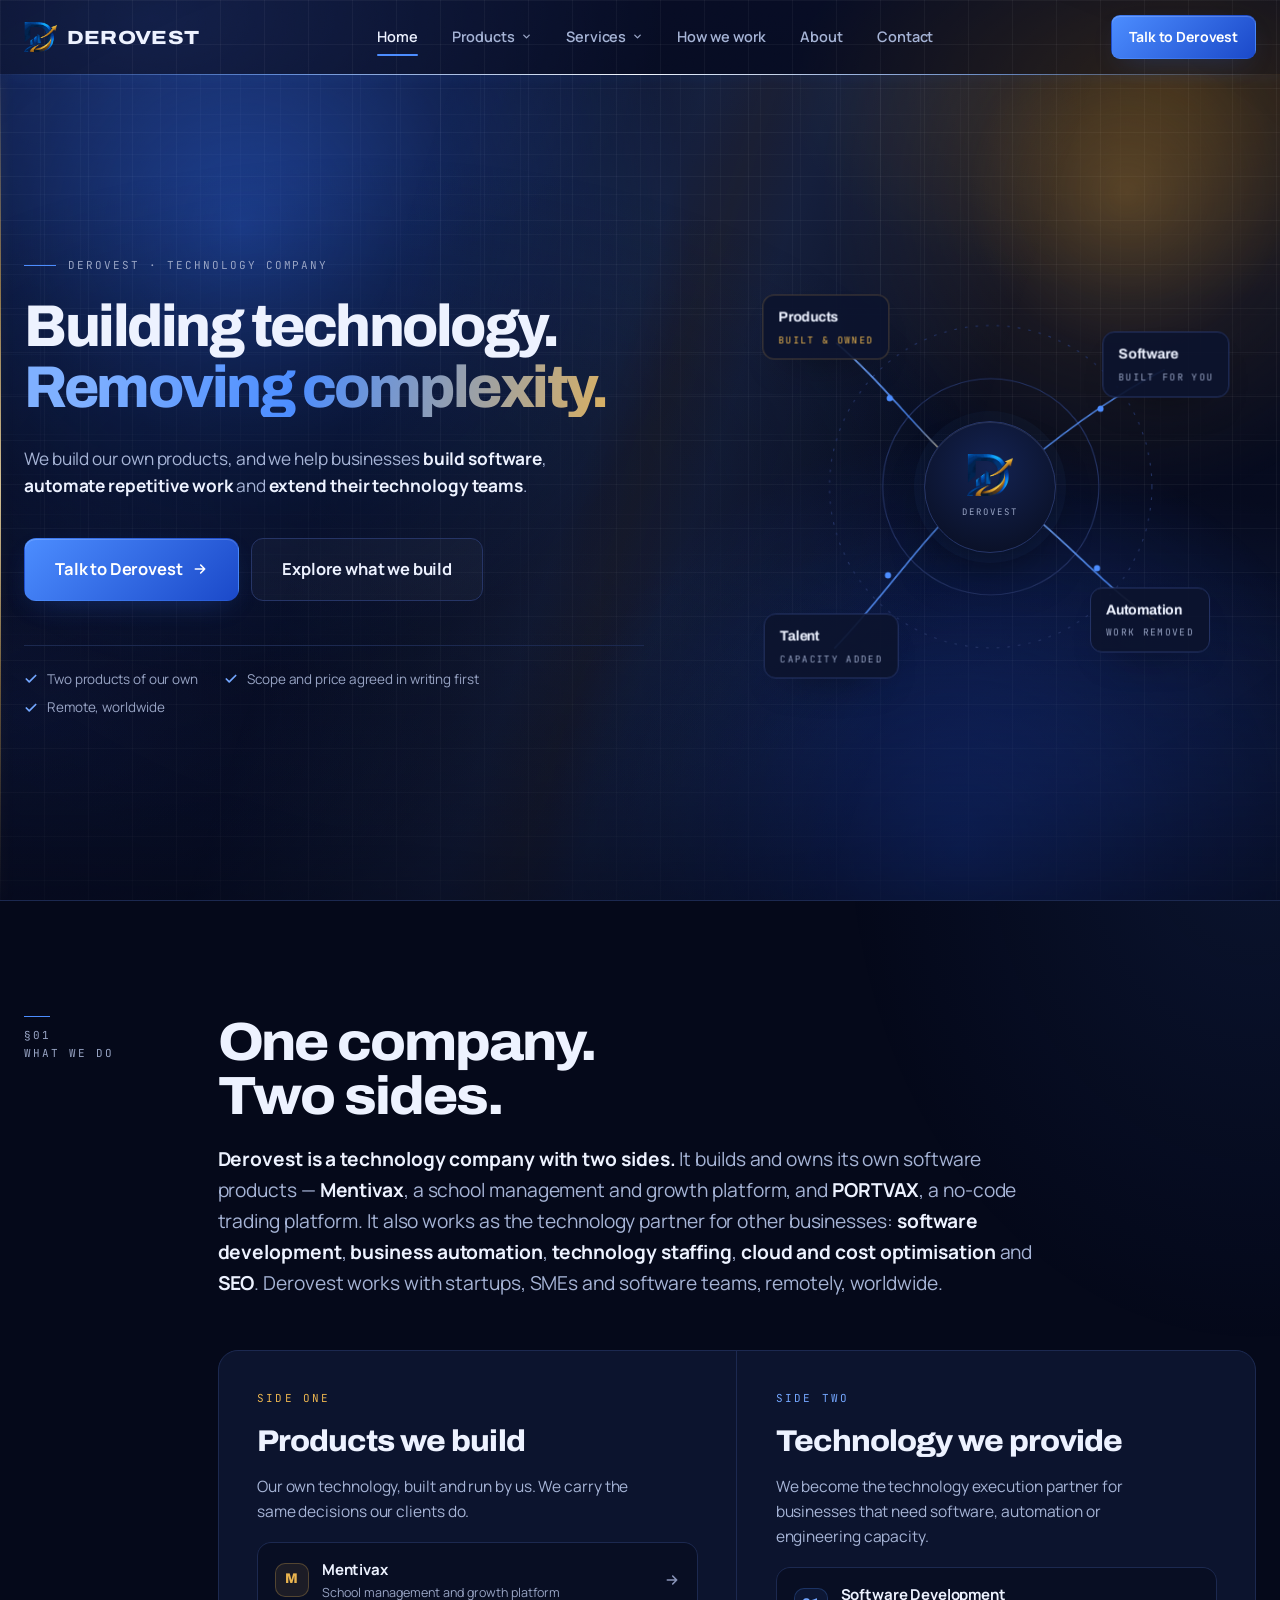
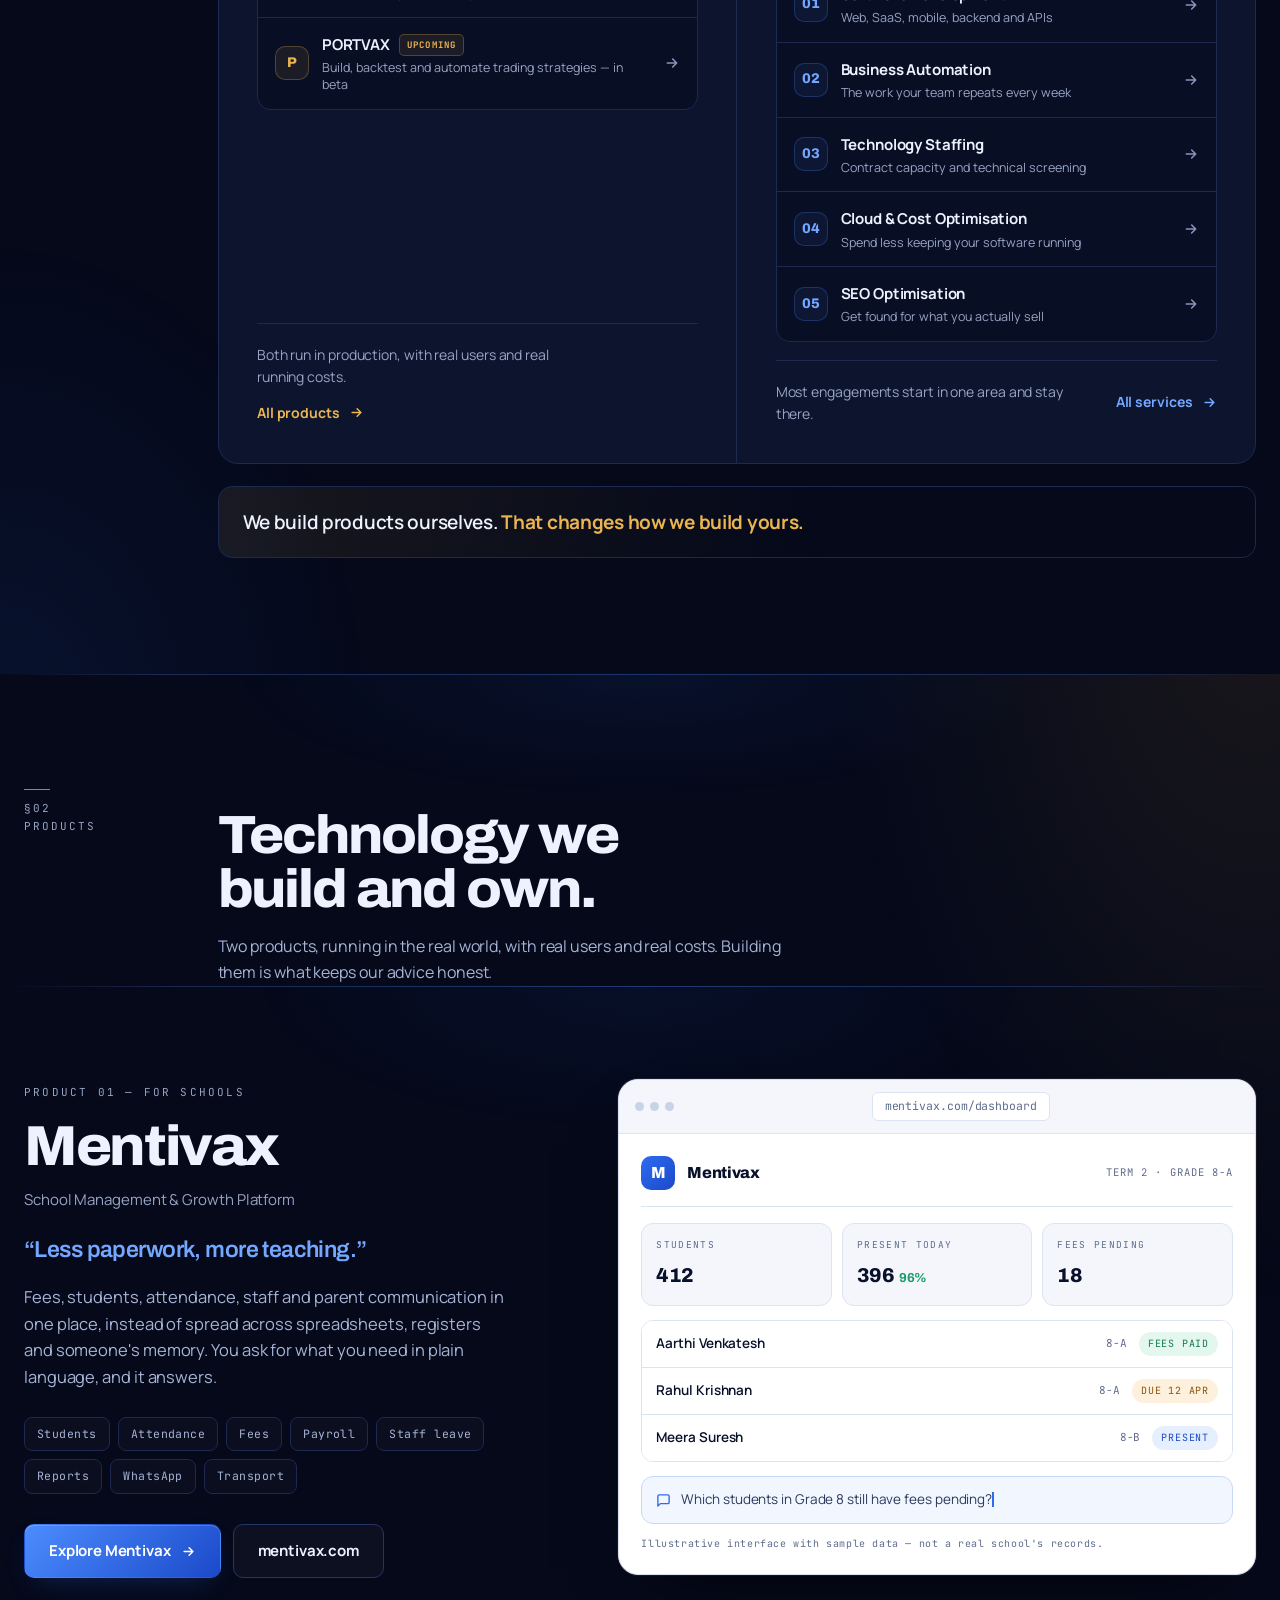
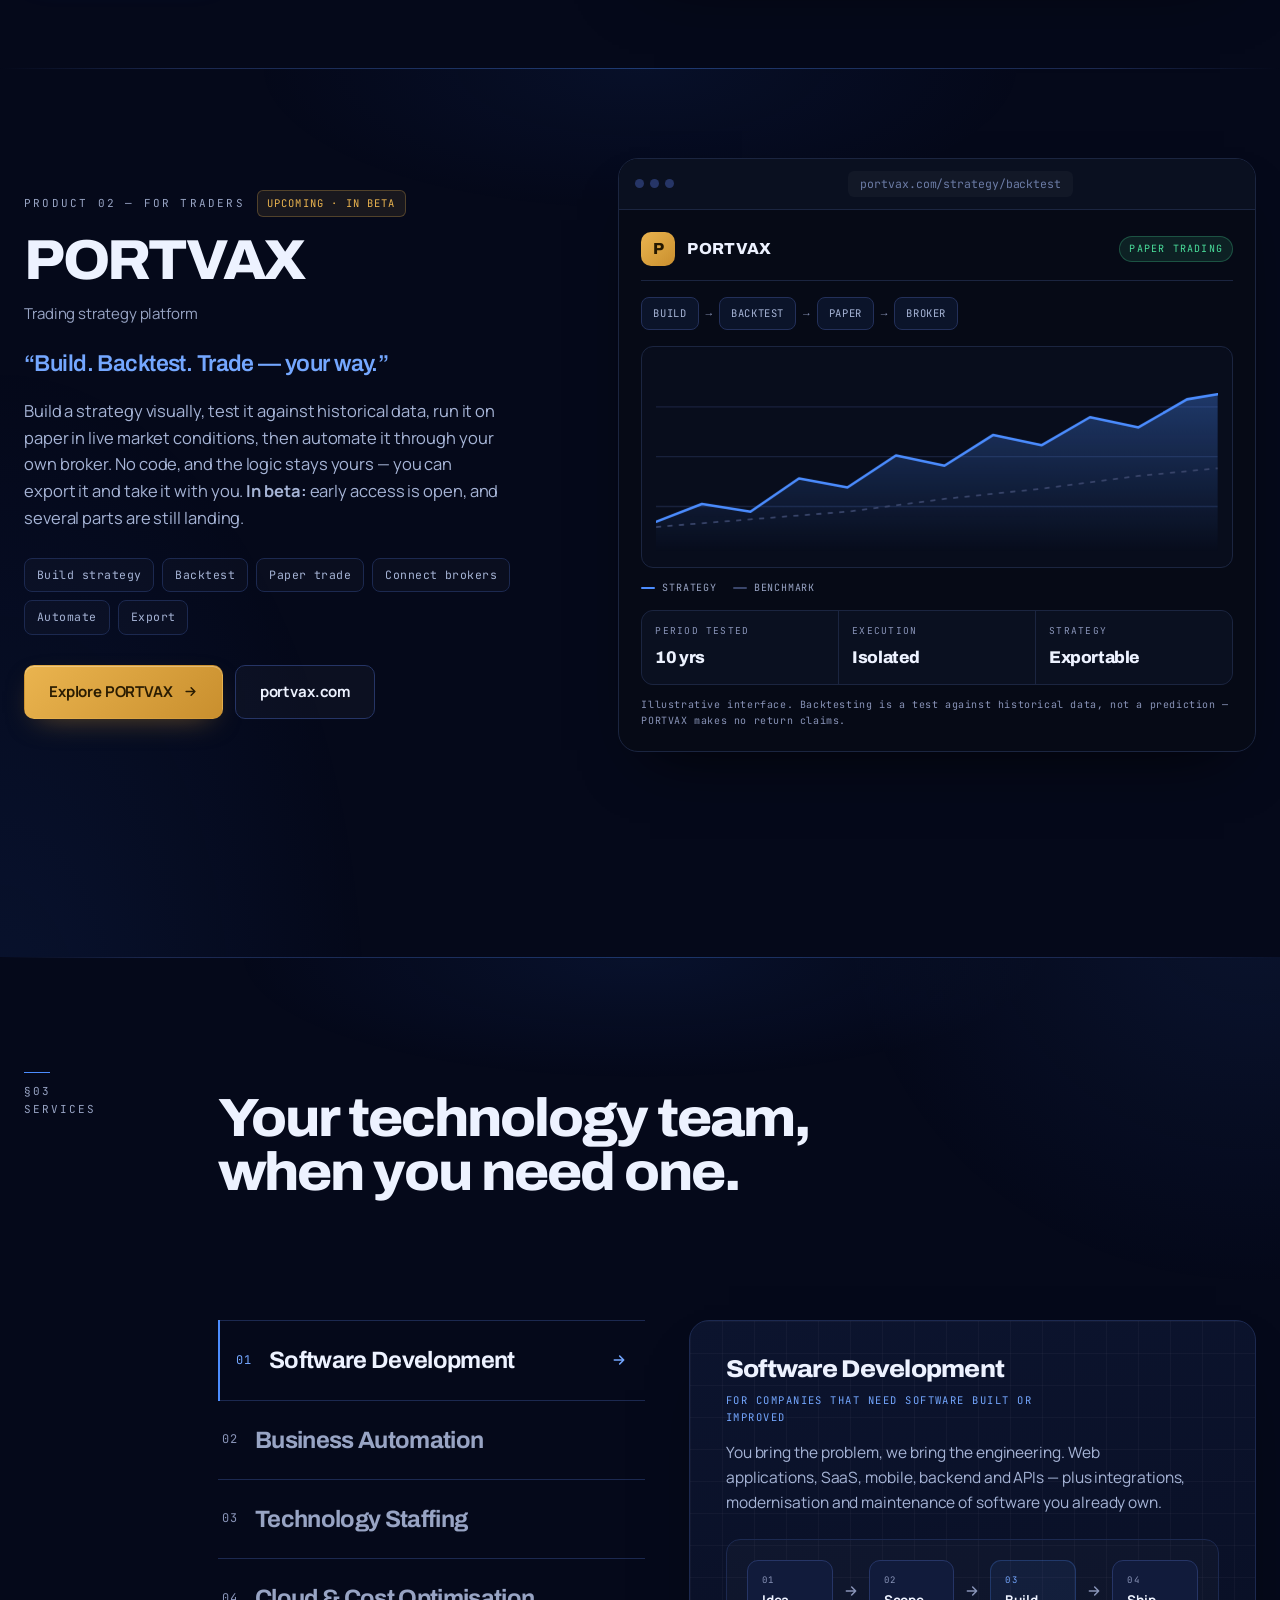
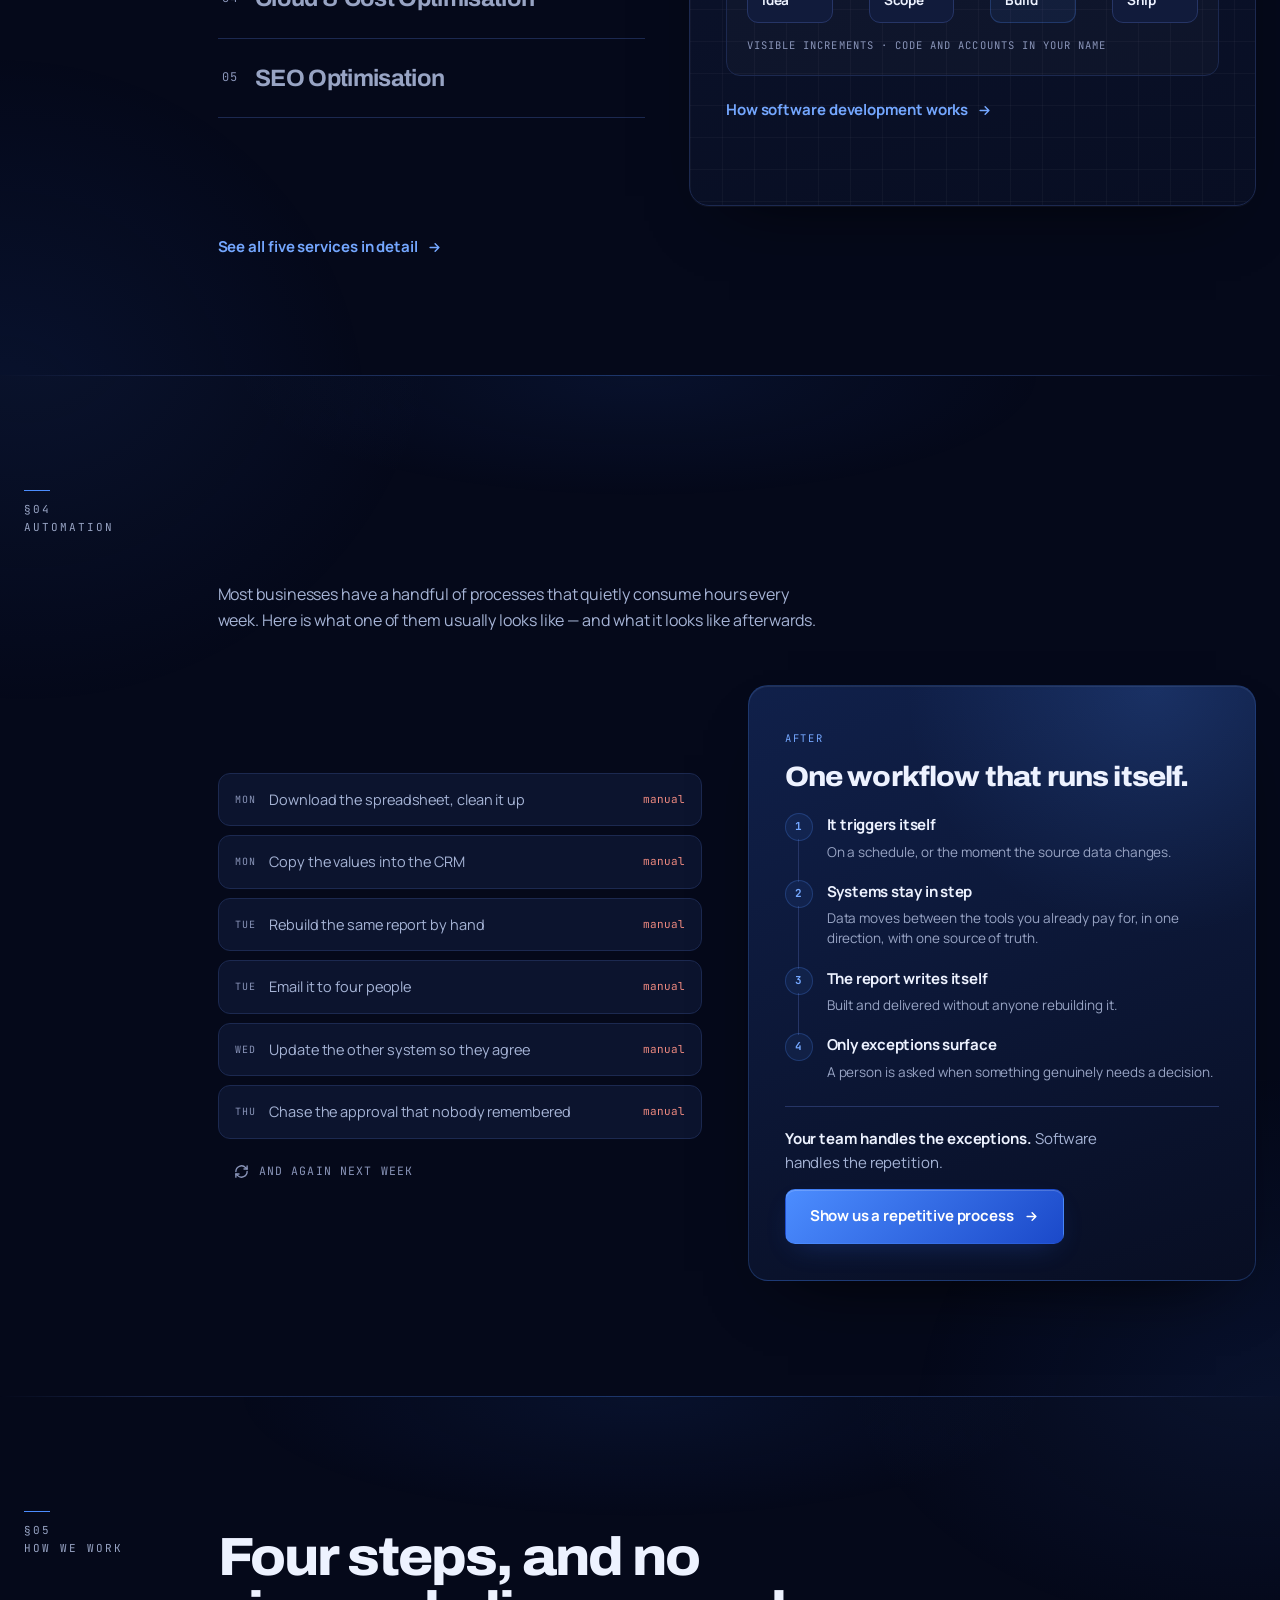
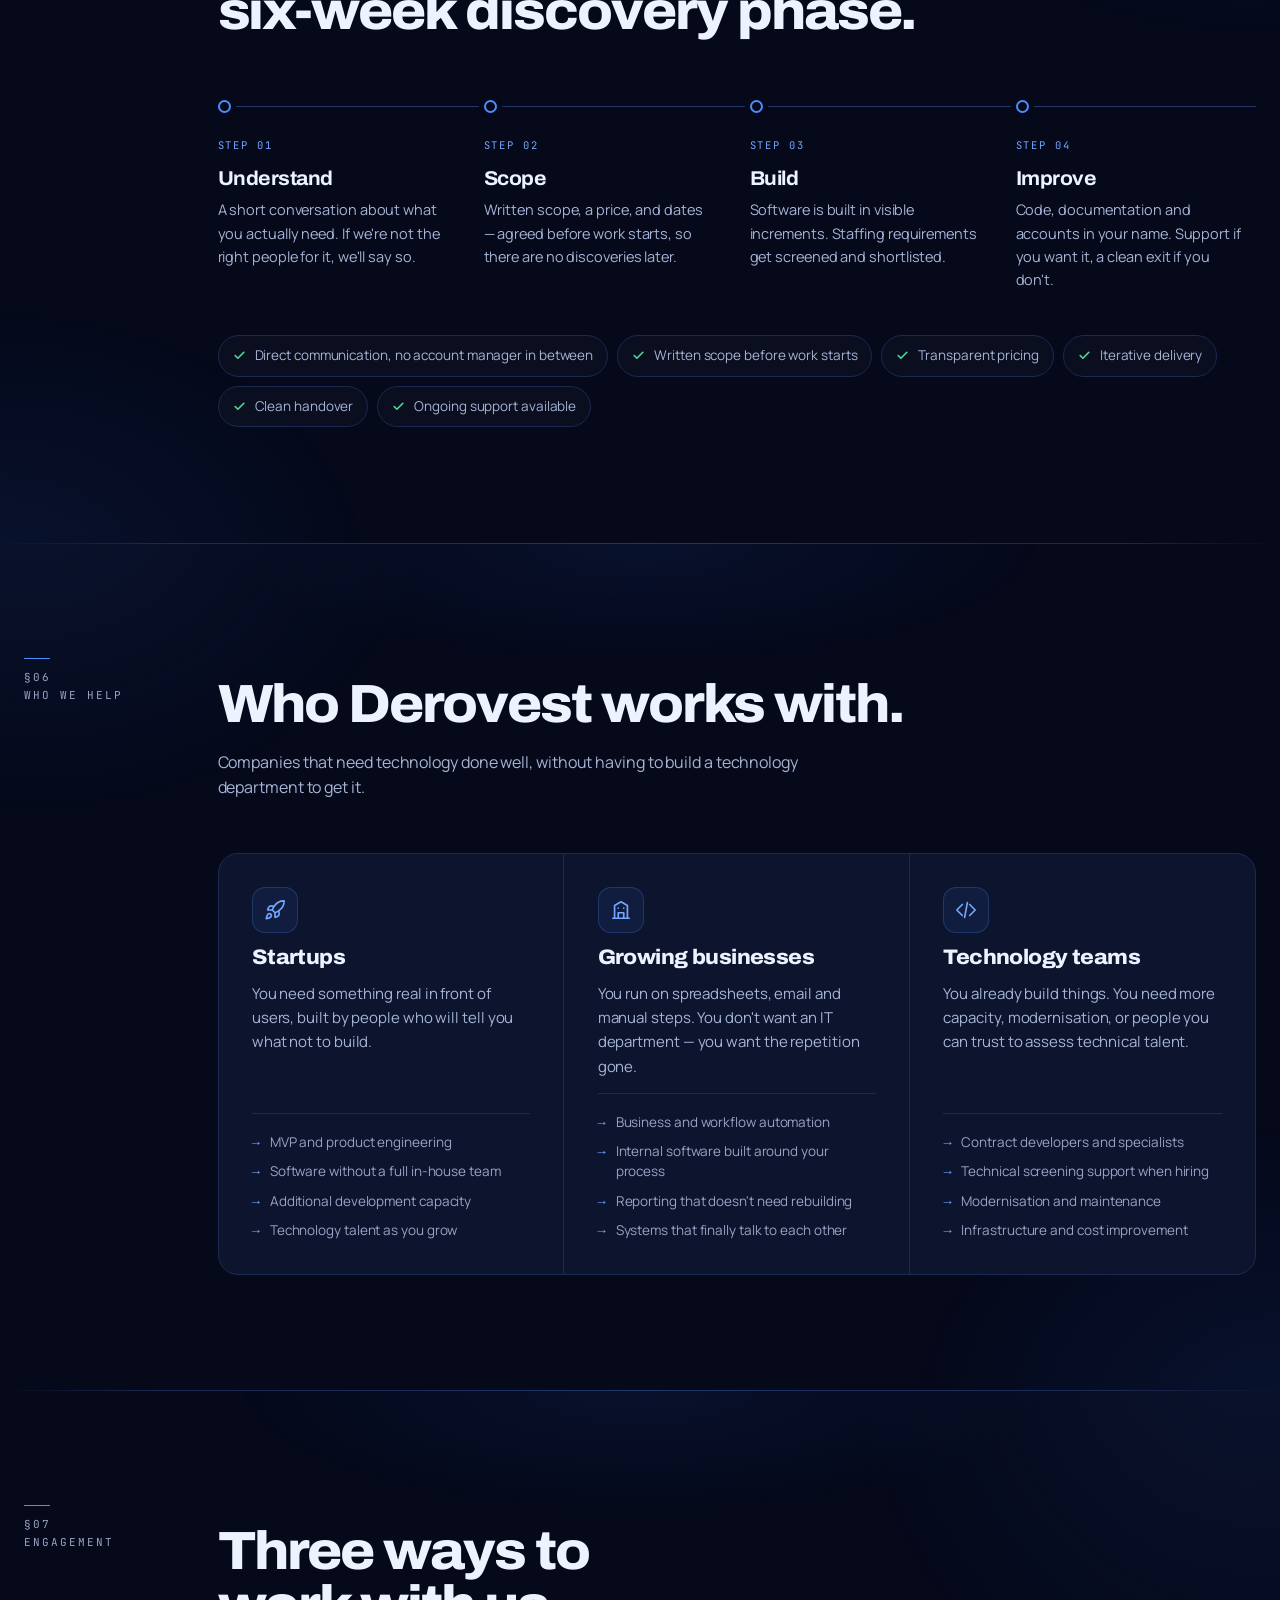
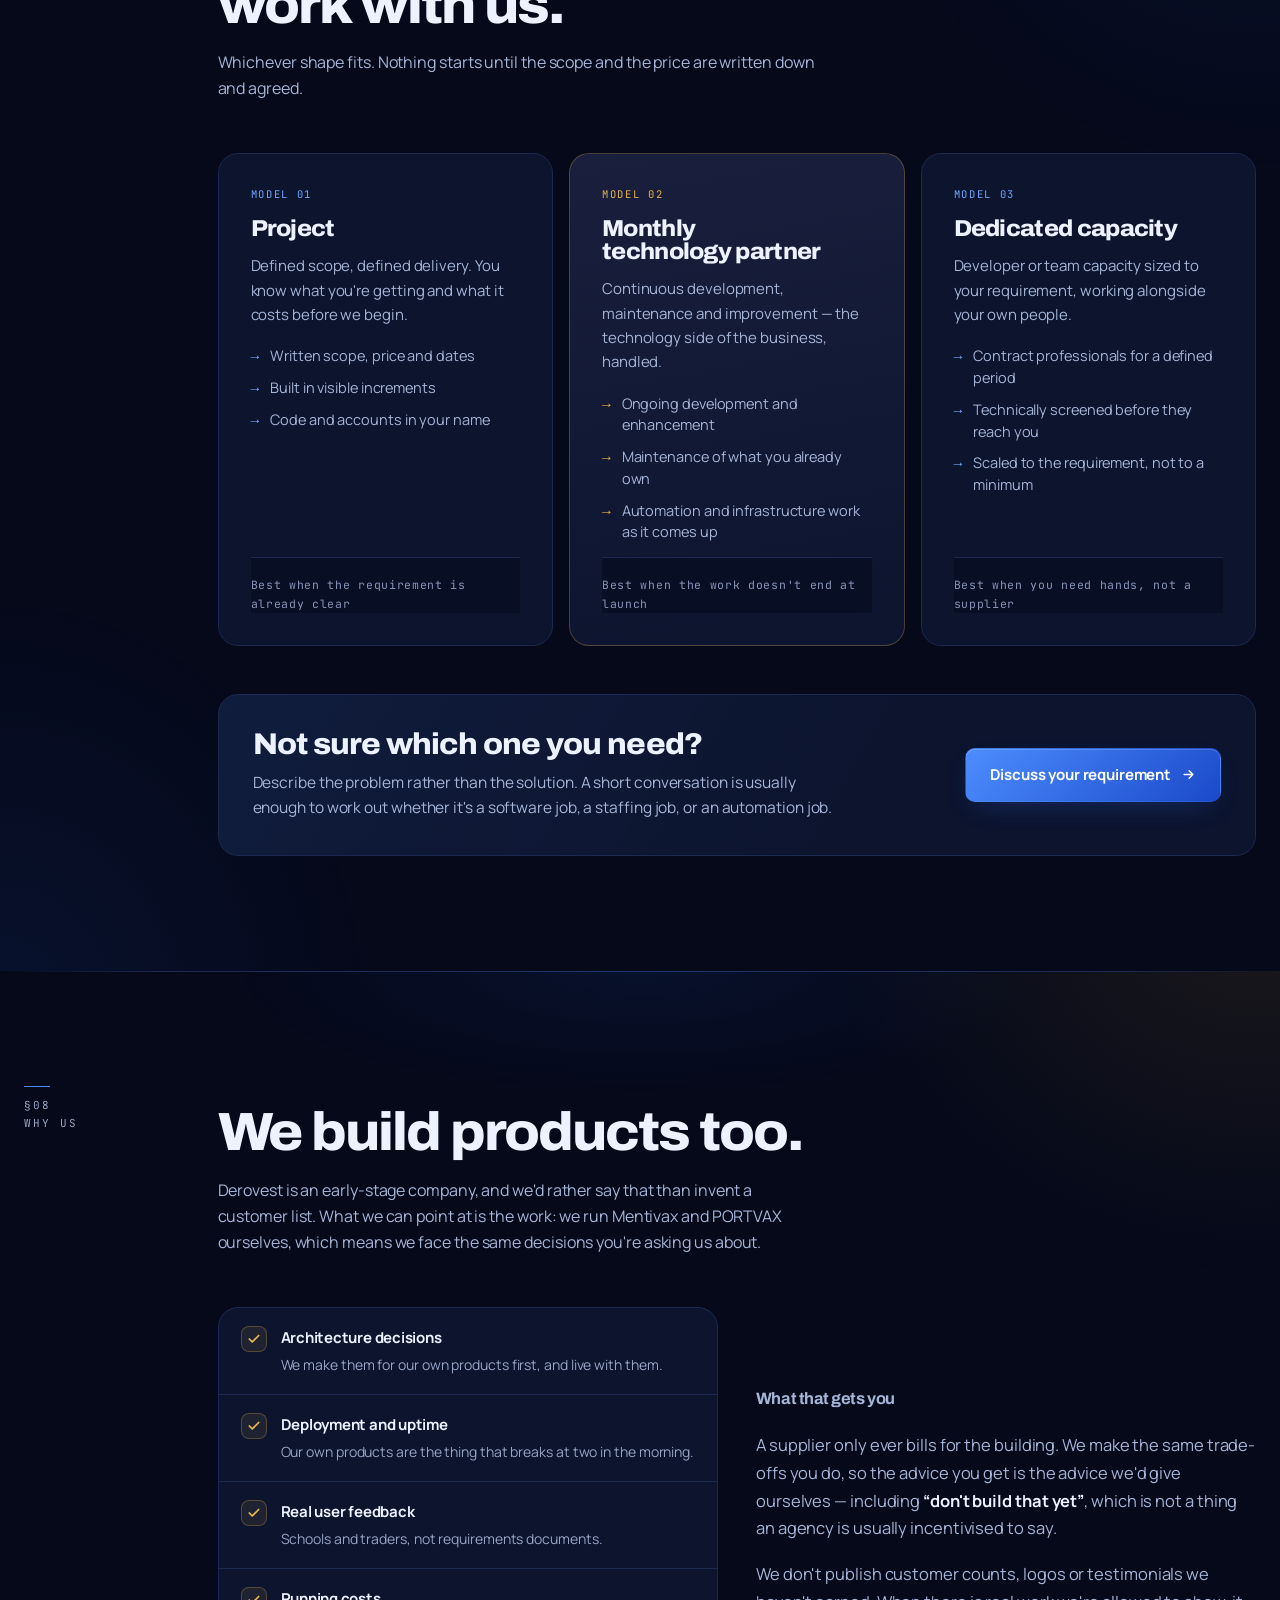
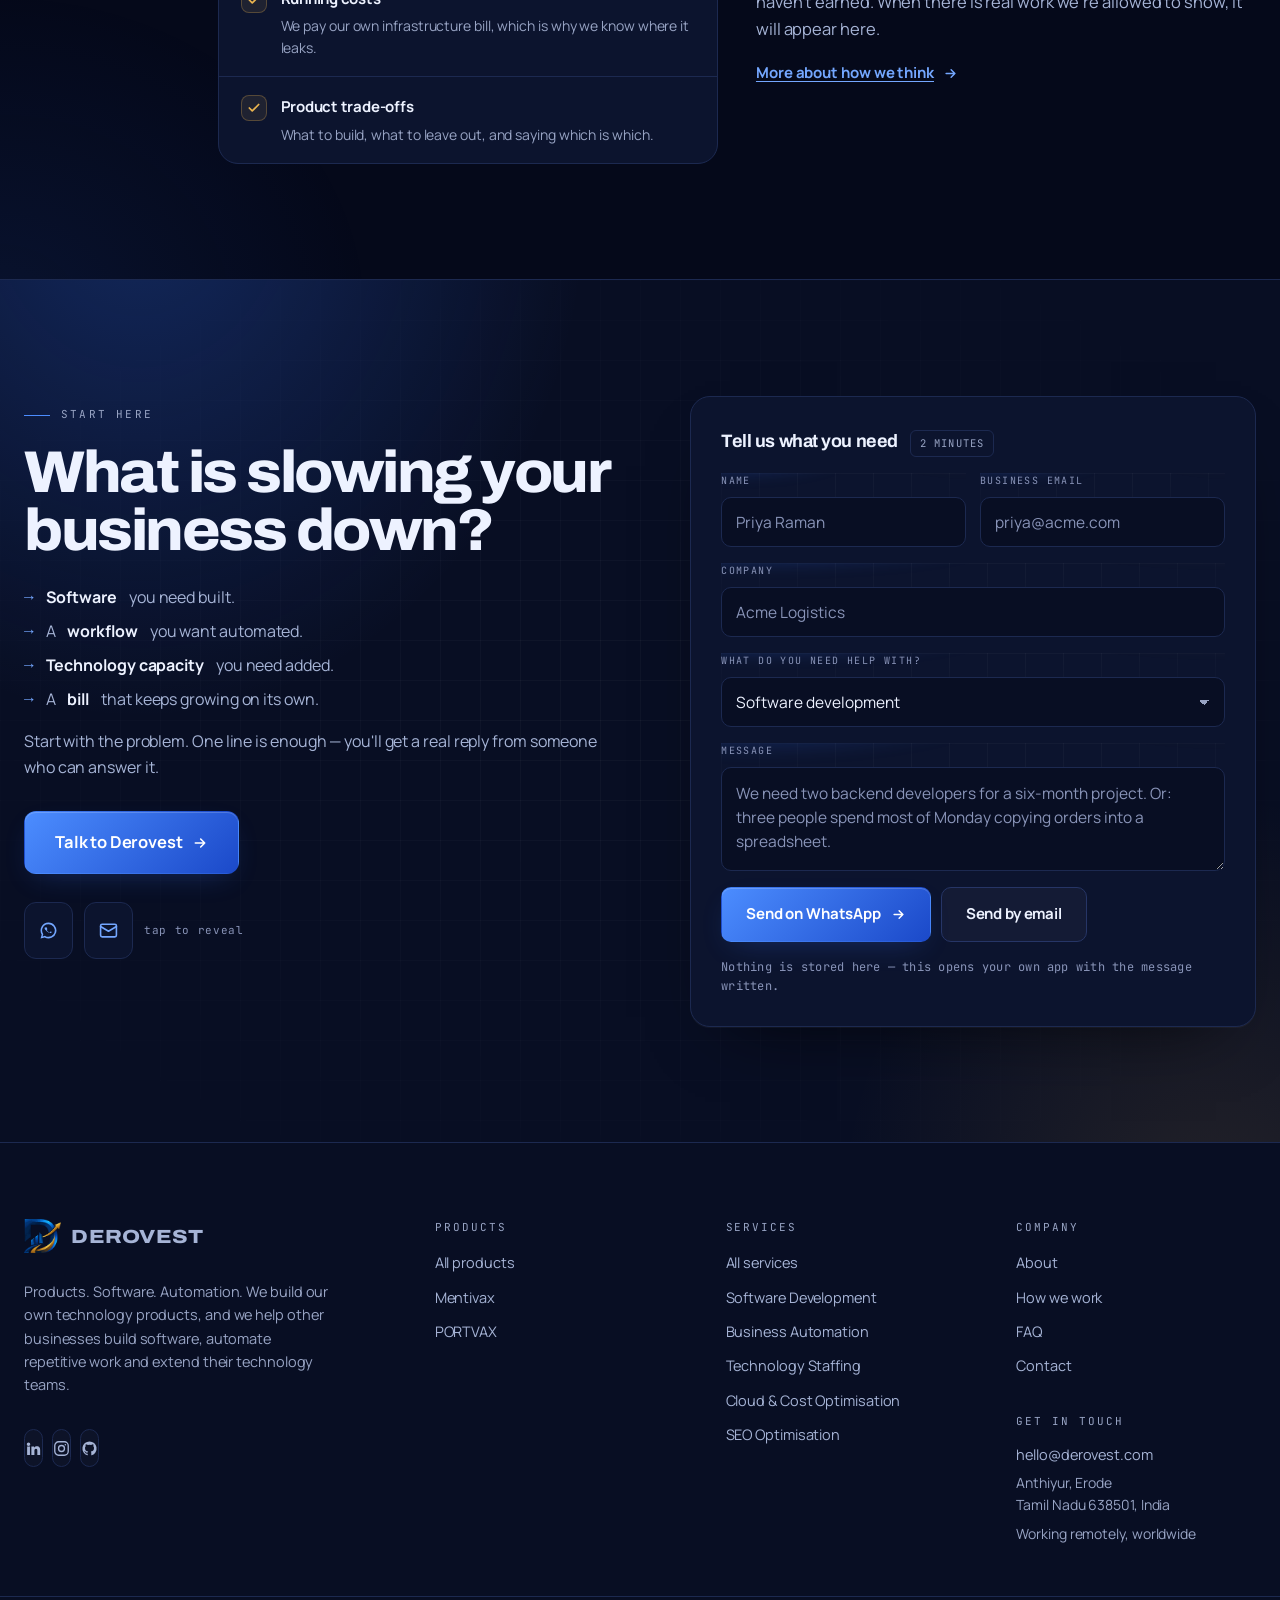
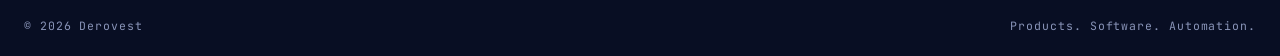
==== commit c6e97fad: "Remove the stack section from the homepage The "What we build with" section (four technology layers " ====
--- a/index.html
+++ b/index.html
@@ -37,7 +37,7 @@
 
 <link rel="preload" as="font" type="font/woff2" href="/assets/fonts/archivo.woff2?v=de2f1fe817" crossorigin>
 <link rel="preload" as="font" type="font/woff2" href="/assets/fonts/manrope.woff2?v=938c6e8019" crossorigin>
-<link rel="stylesheet" href="/assets/style.css?v=a7dde4c330">
+<link rel="stylesheet" href="/assets/style.css?v=26705de4d4">
 <noscript><style>.rv,[data-stagger]>*,.auto-task,.auto-pipe .pstep{opacity:1;transform:none}.spine .tick,.timeline::before{transform:scaleX(1)}.dg-bar{transform:scaleY(1)}.mock .equity{stroke-dashoffset:0}.mock .equity-fill{opacity:1}.switch-panels{display:block}.switch-panel{opacity:1;visibility:visible;transform:none;border-bottom:1px solid var(--line)}.switch-list{display:none}</style></noscript>
 <script src="/assets/site.js?v=5abf54484c" defer></script>
 
@@ -957,80 +957,10 @@
   </div>
 </section>
 
-<!-- ══ §04 THE STACK ═══════════════════════════════════════════════════ -->
-<section class="band rule" id="stack">
-  <div class="wrap spine">
-    <div class="gutter-col"><div class="stick"><span class="tick"></span><span class="code-label">§04<br>The stack</span></div></div>
-    <div>
-      <div class="band-head">
-        <h2 class="rv">What we build with.</h2>
-        <p class="sec-lede rv">Four layers, and only what we use day to day. You are welcome to ask a hard question about any of it.</p>
-      </div>
-
-      <div class="stack rv" data-stagger>
-        <div class="layer">
-          <span class="layer-n">Layer 01</span>
-          <h3>Interface</h3>
-          <p>What your users actually touch — on the web and on a phone.</p>
-          <div class="chips">
-            <span class="chip">React</span><span class="chip">Next.js</span>
-            <span class="chip">Vue</span><span class="chip">Nuxt</span>
-            <span class="chip">React Native</span><span class="chip">TypeScript</span>
-          </div>
-        </div>
-        <div class="layer">
-          <span class="layer-n">Layer 02</span>
-          <h3>Services &amp; APIs</h3>
-          <p>The logic behind it, and the interfaces your other systems talk to.</p>
-          <div class="chips">
-            <span class="chip">Node.js</span><span class="chip">TypeScript</span>
-            <span class="chip">Python</span><span class="chip">REST</span>
-            <span class="chip">GraphQL</span><span class="chip">Integrations</span>
-          </div>
-        </div>
-        <div class="layer">
-          <span class="layer-n">Layer 03</span>
-          <h3>Data</h3>
-          <p>Where it lives, how it is queried, and what keeps it fast.</p>
-          <div class="chips">
-            <span class="chip">PostgreSQL</span><span class="chip">MySQL</span>
-            <span class="chip">MongoDB</span><span class="chip">Redis</span>
-            <span class="chip">Schema design</span>
-          </div>
-        </div>
-        <div class="layer">
-          <span class="layer-n">Layer 04</span>
-          <h3>Cloud &amp; delivery</h3>
-          <p>How it ships, what it runs on, and how you find out when it breaks.</p>
-          <div class="chips">
-            <span class="chip">AWS</span><span class="chip">Docker</span>
-            <span class="chip">CI/CD</span><span class="chip">Monitoring</span>
-            <span class="chip">Cost control</span>
-          </div>
-        </div>
-      </div>
-
-      <div class="marquee rv" aria-hidden="true">
-        <div class="marquee-track"><span>TypeScript</span><span>Node.js</span><span>Python</span><span>React</span><span>Next.js</span><span>Vue</span><span>Nuxt</span><span>React Native</span><span>TypeScript</span><span>Node.js</span><span>Python</span><span>React</span><span>Next.js</span><span>Vue</span><span>Nuxt</span><span>React Native</span></div>
-      </div>
-      <div class="marquee marquee-rtl rv" aria-hidden="true">
-        <div class="marquee-track"><span>PostgreSQL</span><span>MySQL</span><span>MongoDB</span><span>Redis</span><span>AWS</span><span>Docker</span><span>CI/CD</span><span>REST &amp; GraphQL</span><span>PostgreSQL</span><span>MySQL</span><span>MongoDB</span><span>Redis</span><span>AWS</span><span>Docker</span><span>CI/CD</span><span>REST &amp; GraphQL</span></div>
-      </div>
-
-      <div class="stack-note rv">
-        <svg width="18" height="18" viewBox="0 0 24 24" fill="none" stroke="currentColor" stroke-width="2" stroke-linecap="round" stroke-linejoin="round" aria-hidden="true"><circle cx="12" cy="12" r="10"/><path d="M12 16v-4M12 8h.01"/></svg>
-        <p><b>This is the list we use, not the list we have heard of.</b> We would rather name six things we can defend than twenty we cannot. If your project needs something that is not here, we will tell you that instead of learning it on your budget.</p>
-      </div>
-
-      <a class="more rv" href="/services/software-development" style="margin-top:26px">How we build software <svg width="15" height="15" viewBox="0 0 24 24" fill="none" stroke="currentColor" stroke-width="2.4" stroke-linecap="round" stroke-linejoin="round" aria-hidden="true"><path d="M5 12h14M13 6l6 6-6 6"/></svg></a>
-    </div>
-  </div>
-</section>
-
-<!-- ══ §05 AUTOMATION STORY ════════════════════════════════════════════ -->
+<!-- ══ §04 AUTOMATION STORY ════════════════════════════════════════════ -->
 <section class="band rule" id="automation">
   <div class="wrap spine">
-    <div class="gutter-col"><div class="stick"><span class="tick"></span><span class="code-label">§05<br>Automation</span></div></div>
+    <div class="gutter-col"><div class="stick"><span class="tick"></span><span class="code-label">§04<br>Automation</span></div></div>
     <div>
       <div class="band-head">
         <h2 class="rv">Still doing this manually?</h2>
@@ -1067,10 +997,10 @@
   </div>
 </section>
 
-<!-- ══ §06 HOW WE WORK ═════════════════════════════════════════════════ -->
+<!-- ══ §05 HOW WE WORK ═════════════════════════════════════════════════ -->
 <section class="band rule" id="how">
   <div class="wrap spine">
-    <div class="gutter-col"><div class="stick"><span class="tick"></span><span class="code-label">§06<br>How we work</span></div></div>
+    <div class="gutter-col"><div class="stick"><span class="tick"></span><span class="code-label">§05<br>How we work</span></div></div>
     <div>
       <div class="band-head">
         <h2 class="rv">Four steps, and no<br>six-week discovery phase.</h2>
@@ -1093,10 +1023,10 @@
   </div>
 </section>
 
-<!-- ══ §07 WHO WE WORK WITH ════════════════════════════════════════════ -->
+<!-- ══ §06 WHO WE WORK WITH ════════════════════════════════════════════ -->
 <section class="band rule" id="who">
   <div class="wrap spine">
-    <div class="gutter-col"><div class="stick"><span class="tick"></span><span class="code-label">§07<br>Who we help</span></div></div>
+    <div class="gutter-col"><div class="stick"><span class="tick"></span><span class="code-label">§06<br>Who we help</span></div></div>
     <div>
       <div class="band-head">
         <h2 class="rv">Who Derovest works with.</h2>
@@ -1141,10 +1071,10 @@
   </div>
 </section>
 
-<!-- ══ §08 ENGAGEMENT MODELS ═══════════════════════════════════════════ -->
+<!-- ══ §07 ENGAGEMENT MODELS ═══════════════════════════════════════════ -->
 <section class="band rule" id="engagements">
   <div class="wrap spine">
-    <div class="gutter-col"><div class="stick"><span class="tick"></span><span class="code-label">§08<br>Engagement</span></div></div>
+    <div class="gutter-col"><div class="stick"><span class="tick"></span><span class="code-label">§07<br>Engagement</span></div></div>
     <div>
       <div class="band-head">
         <h2 class="rv">Three ways to work with us.</h2>
@@ -1196,10 +1126,10 @@
   </div>
 </section>
 
-<!-- ══ §09 CREDIBILITY ═════════════════════════════════════════════════ -->
+<!-- ══ §08 CREDIBILITY ═════════════════════════════════════════════════ -->
 <section class="band rule" id="why">
   <div class="wrap spine">
-    <div class="gutter-col"><div class="stick"><span class="tick"></span><span class="code-label">§09<br>Why us</span></div></div>
+    <div class="gutter-col"><div class="stick"><span class="tick"></span><span class="code-label">§08<br>Why us</span></div></div>
     <div>
       <div class="band-head">
         <h2 class="rv">We build products too.</h2>
--- a/assets/style.css
+++ b/assets/style.css
@@ -665,7 +665,6 @@
 /* phones: the hero is lit, but nothing moves */
 @media (max-width:700px){
   .hero-bg .aurora{animation:none}
-  .marquee-track{animation:none}
   .hero-bg .beam,.hero-bg .motes{display:none}
 }
 
@@ -1033,93 +1032,6 @@
   letter-spacing:.1em; text-transform:uppercase; color:var(--ink-4); line-height:1.7}
 
 
-/* ═══ 10b. THE STACK ═══════════════════════════════════════════════════
-   Four layers of the thing we actually build, each naming only what gets
-   used day to day, plus a marquee that keeps the section moving. The
-   marquee duplicates its own contents so the loop is seamless, and it
-   pauses on hover so a name can be read.
-   ═════════════════════════════════════════════════════════════════════ */
-.stack{display:grid; grid-template-columns:repeat(4,minmax(0,1fr)); gap:1px;
-  margin-top:clamp(36px,4vw,54px); background:var(--line);
-  border:1px solid var(--line); border-radius:var(--radius-lg); overflow:hidden}
-@media (max-width:1000px){.stack{grid-template-columns:repeat(2,minmax(0,1fr))}}
-@media (max-width:620px){.stack{grid-template-columns:minmax(0,1fr)}}
-
-.layer{
-  position:relative; background:var(--panel); padding:clamp(22px,2.4vw,28px);
-  display:flex; flex-direction:column; gap:14px; overflow:hidden; isolation:isolate;
-  transition:background var(--t) ease;
-}
-.layer::before{
-  content:""; position:absolute; inset:0; z-index:-1; opacity:0;
-  background:radial-gradient(80% 60% at 50% 0%, #4C8DFF1F, transparent 70%);
-  transition:opacity var(--t-slow) var(--ease);
-}
-.layer:hover::before{opacity:1}
-.layer-n{
-  display:inline-flex; align-items:center; gap:9px;
-  font-family:"JetBrains Mono",monospace; font-size:10.5px; letter-spacing:.16em;
-  text-transform:uppercase; color:var(--blue-ink);
-}
-.layer-n::before{
-  content:""; width:22px; height:2px; border-radius:2px; background:var(--blue);
-}
-.layer h3{font-size:19px; font-weight:700; letter-spacing:-.025em}
-.layer > p{color:var(--ink-3); font-size:14px; line-height:1.55}
-.layer .chips{margin-top:auto; padding-top:14px; border-top:1px solid var(--line)}
-.layer .chip{
-  font-size:12px; padding:6px 11px; background:var(--bg-2);
-  border-color:var(--line-2); color:var(--ink-2);
-  transition:border-color var(--t) ease, color var(--t) ease, background var(--t) ease;
-}
-.layer:hover .chip{border-color:var(--blue-line); color:var(--ink)}
-
-/* ── marquee ───────────────────────────────────────────────────────── */
-.marquee{
-  position:relative; margin-top:22px; overflow:hidden;
-  border:1px solid var(--line); border-radius:var(--radius);
-  background:linear-gradient(180deg, var(--panel), var(--bg-2));
-  padding-block:16px;
-  /* fade both ends so names enter and leave rather than being cut */
-  mask-image:linear-gradient(90deg, transparent, #000 9%, #000 91%, transparent);
-  -webkit-mask-image:linear-gradient(90deg, transparent, #000 9%, #000 91%, transparent);
-}
-.marquee + .marquee{margin-top:10px}
-.marquee-track{
-  display:flex; align-items:center; gap:10px; width:max-content;
-  animation:marquee 38s linear infinite; will-change:transform;
-}
-.marquee-rtl .marquee-track{animation-direction:reverse; animation-duration:46s}
-.marquee:hover .marquee-track,.marquee:focus-within .marquee-track{animation-play-state:paused}
-@keyframes marquee{from{transform:translate3d(0,0,0)} to{transform:translate3d(-50%,0,0)}}
-.marquee-track span{
-  flex:none; display:inline-flex; align-items:center; gap:9px;
-  font-family:"JetBrains Mono",monospace; font-size:13px; letter-spacing:.02em;
-  padding:9px 15px; border-radius:9px;
-  border:1px solid var(--line-2); background:#FFFFFF06; color:var(--ink-2);
-  white-space:nowrap;
-}
-.marquee-track span::before{
-  content:""; width:5px; height:5px; border-radius:50%; background:var(--blue); flex:none;
-}
-.marquee-track span:nth-child(3n)::before{background:var(--gold)}
-.marquee-track span:nth-child(5n)::before{background:var(--good)}
-
-/* the line that keeps the section honest */
-.stack-note{
-  display:flex; flex-wrap:wrap; align-items:center; gap:12px; margin-top:22px;
-  padding:16px 20px; border:1px solid var(--line); border-radius:var(--radius);
-  background:#FFFFFF05;
-}
-.stack-note svg{color:var(--blue-ink); flex:none}
-.stack-note p{font-size:14.5px; color:var(--ink-2); max-width:78ch; line-height:1.6}
-.stack-note b{color:var(--ink)}
-
-@media (max-width:700px){
-  .marquee-track{animation-duration:26s}
-  .marquee-rtl .marquee-track{animation-duration:32s}
-}
-
 /* ═══ 11. AUTOMATION STORY ═════════════════════════════════════════════
    Six manual steps collapse into one automated run as the reader scrolls
    past. Driven by IntersectionObserver adding .in — not by a scroll
@@ -1877,7 +1789,6 @@
 /* phones: the hero is lit, but nothing moves */
 @media (max-width:700px){
   .hero-bg .aurora{animation:none}
-  .marquee-track{animation:none}
   .hero-bg .beam,.hero-bg .motes{display:none}
 }
 
@@ -2008,7 +1919,6 @@
   .branch .spark{display:none}
   .hero-bg .beam,.hero-bg .motes,.hero-bg .sheen{display:none}
   .hero-bg .aurora{animation:none}
-  .marquee-track{animation:none}
   .branch .pip{animation:none; opacity:.8}
 }
 
@@ -2027,7 +1937,6 @@
   .branch .spark{display:none}
   .hero-bg .beam,.hero-bg .motes,.hero-bg .sheen{display:none}
   .hero-bg .aurora{animation:none}
-  .marquee-track{animation:none}
   .spine .tick,.timeline::before{transform:scaleX(1) !important}
   .dg-bar{transform:scaleY(1) !important}
   .mock .equity{stroke-dashoffset:0 !important}
